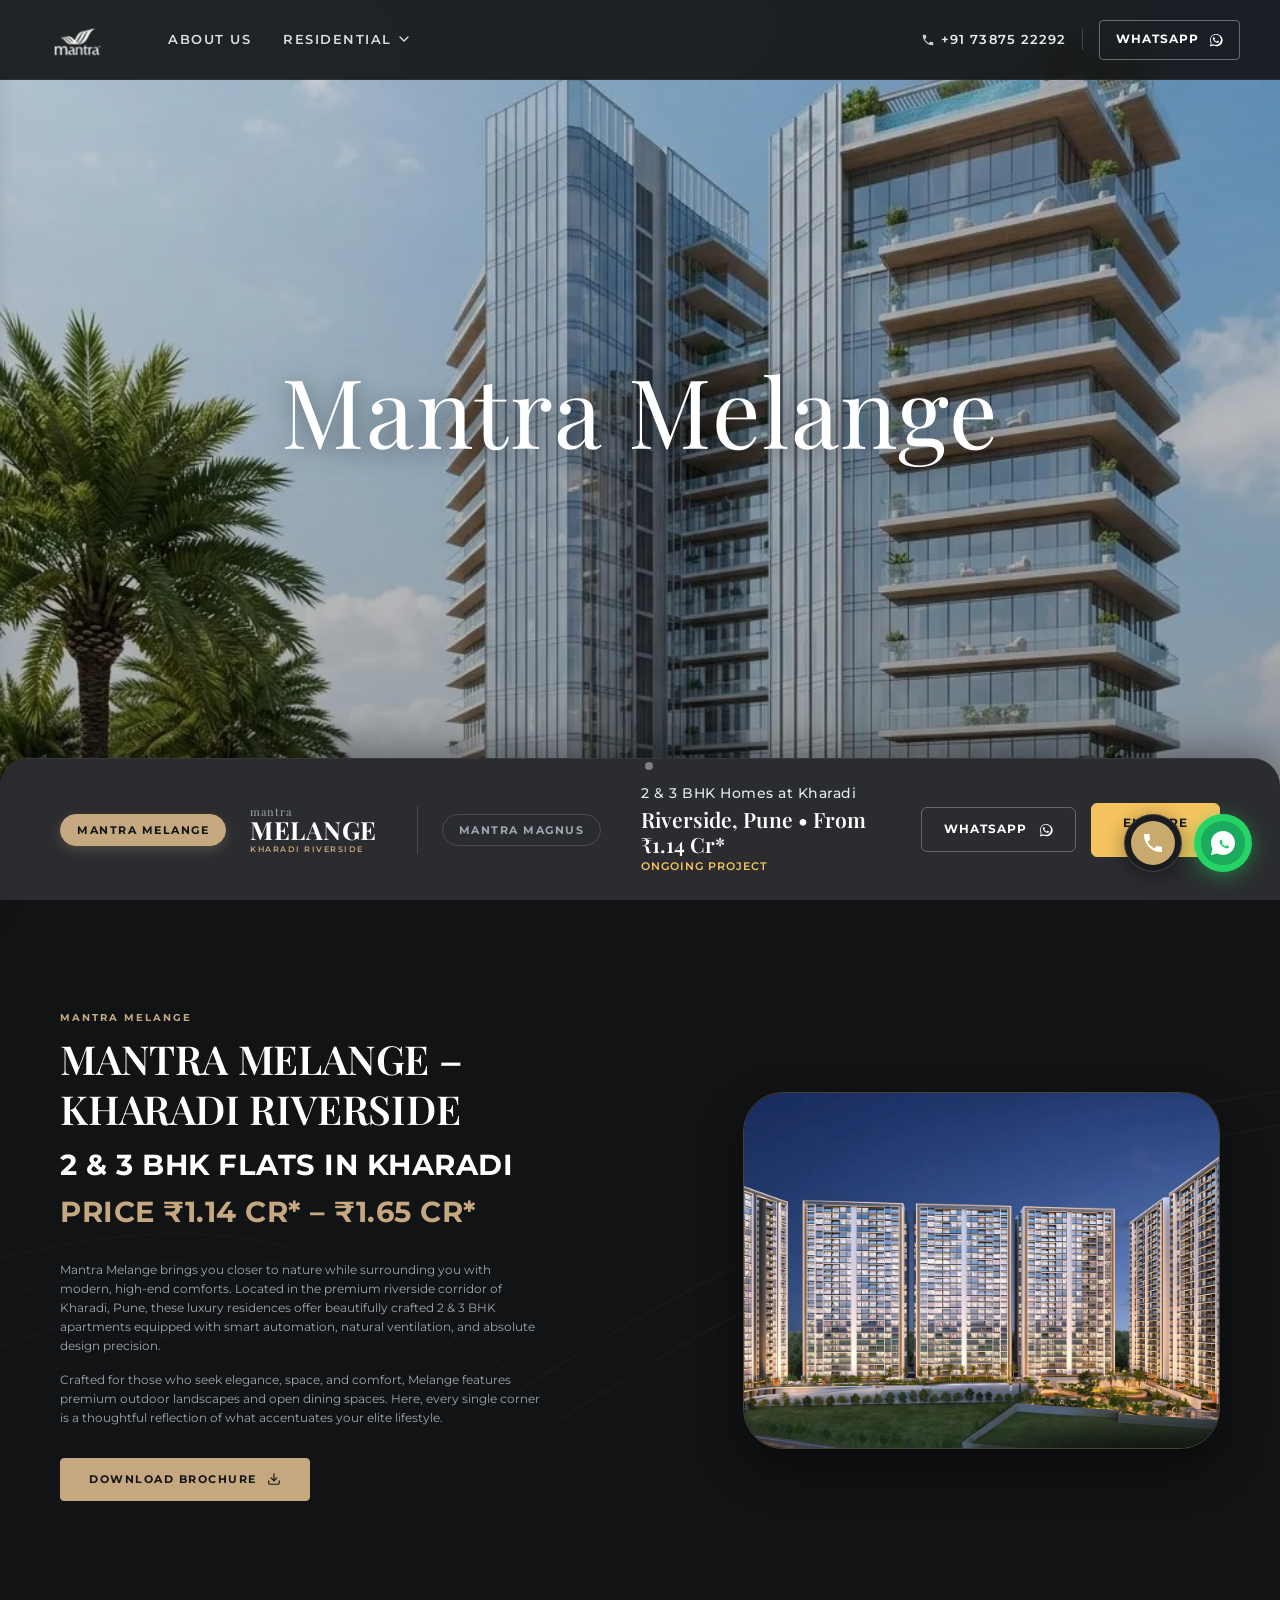
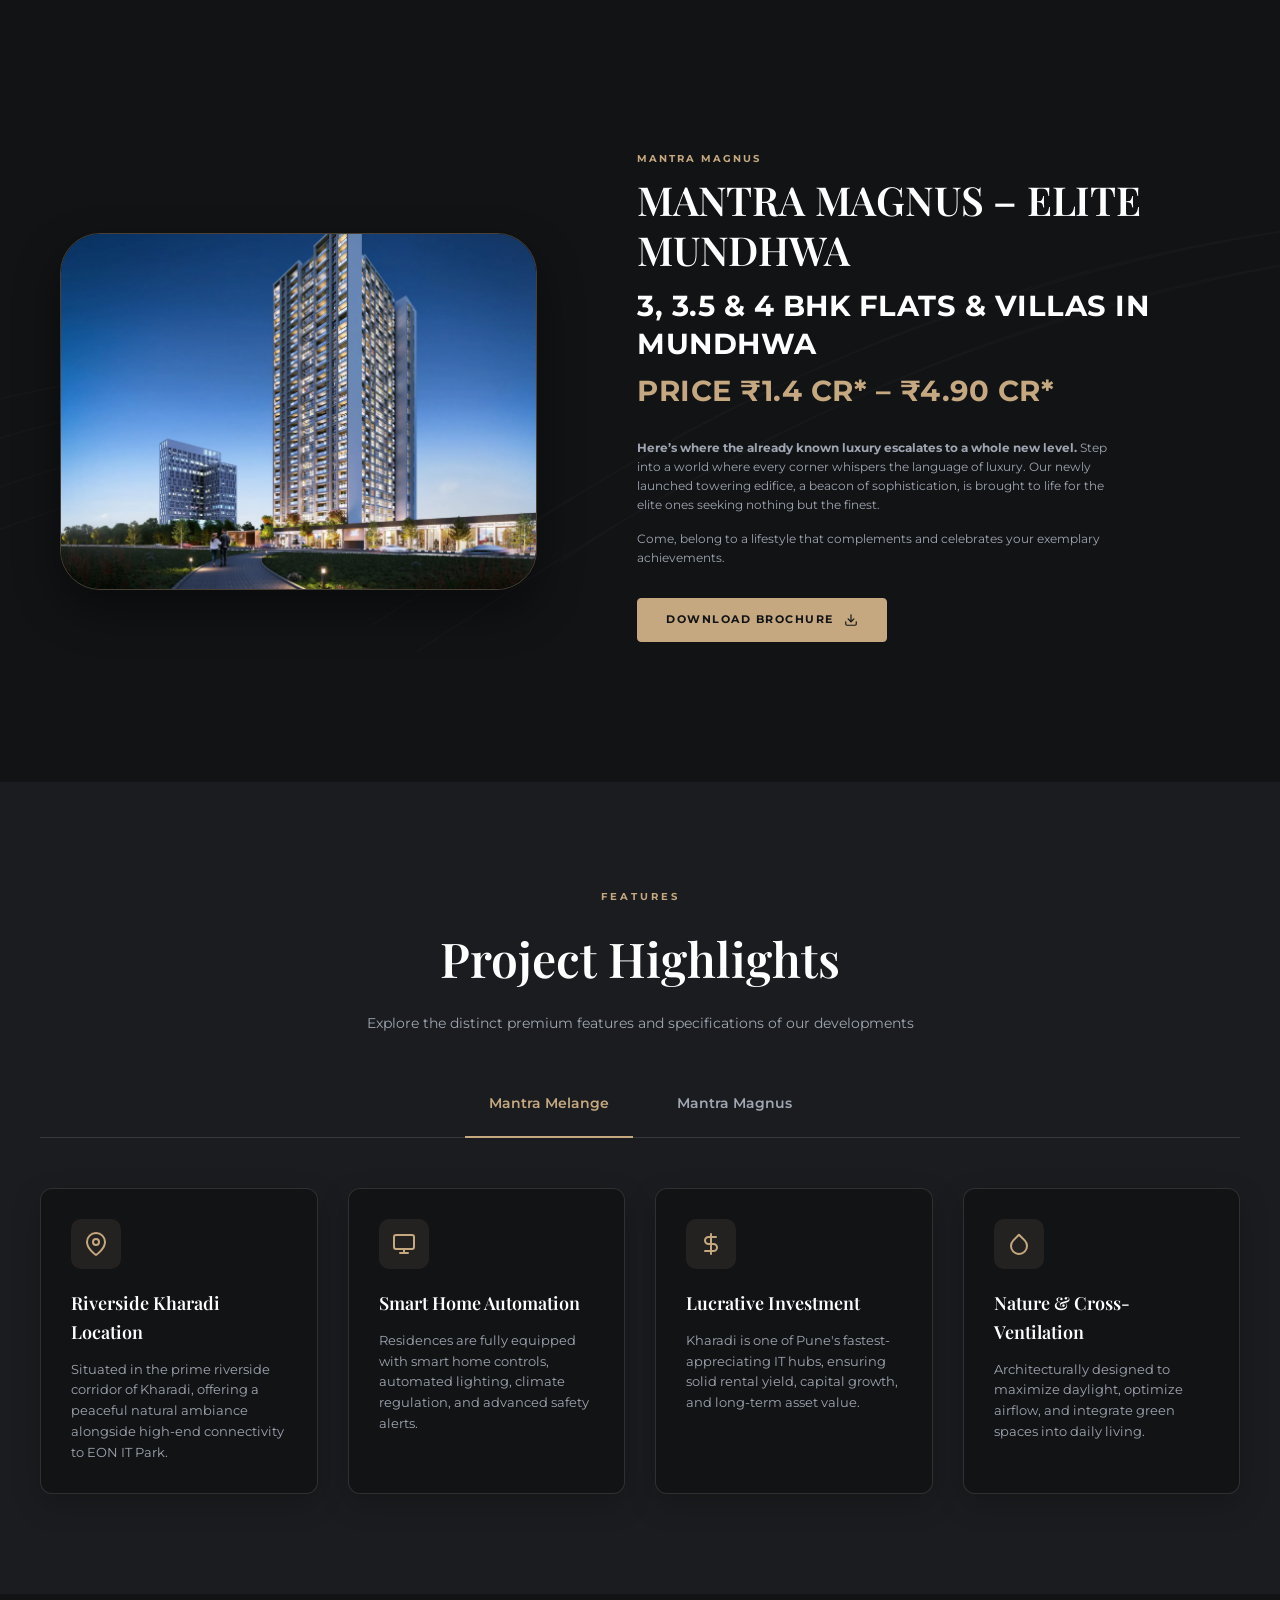
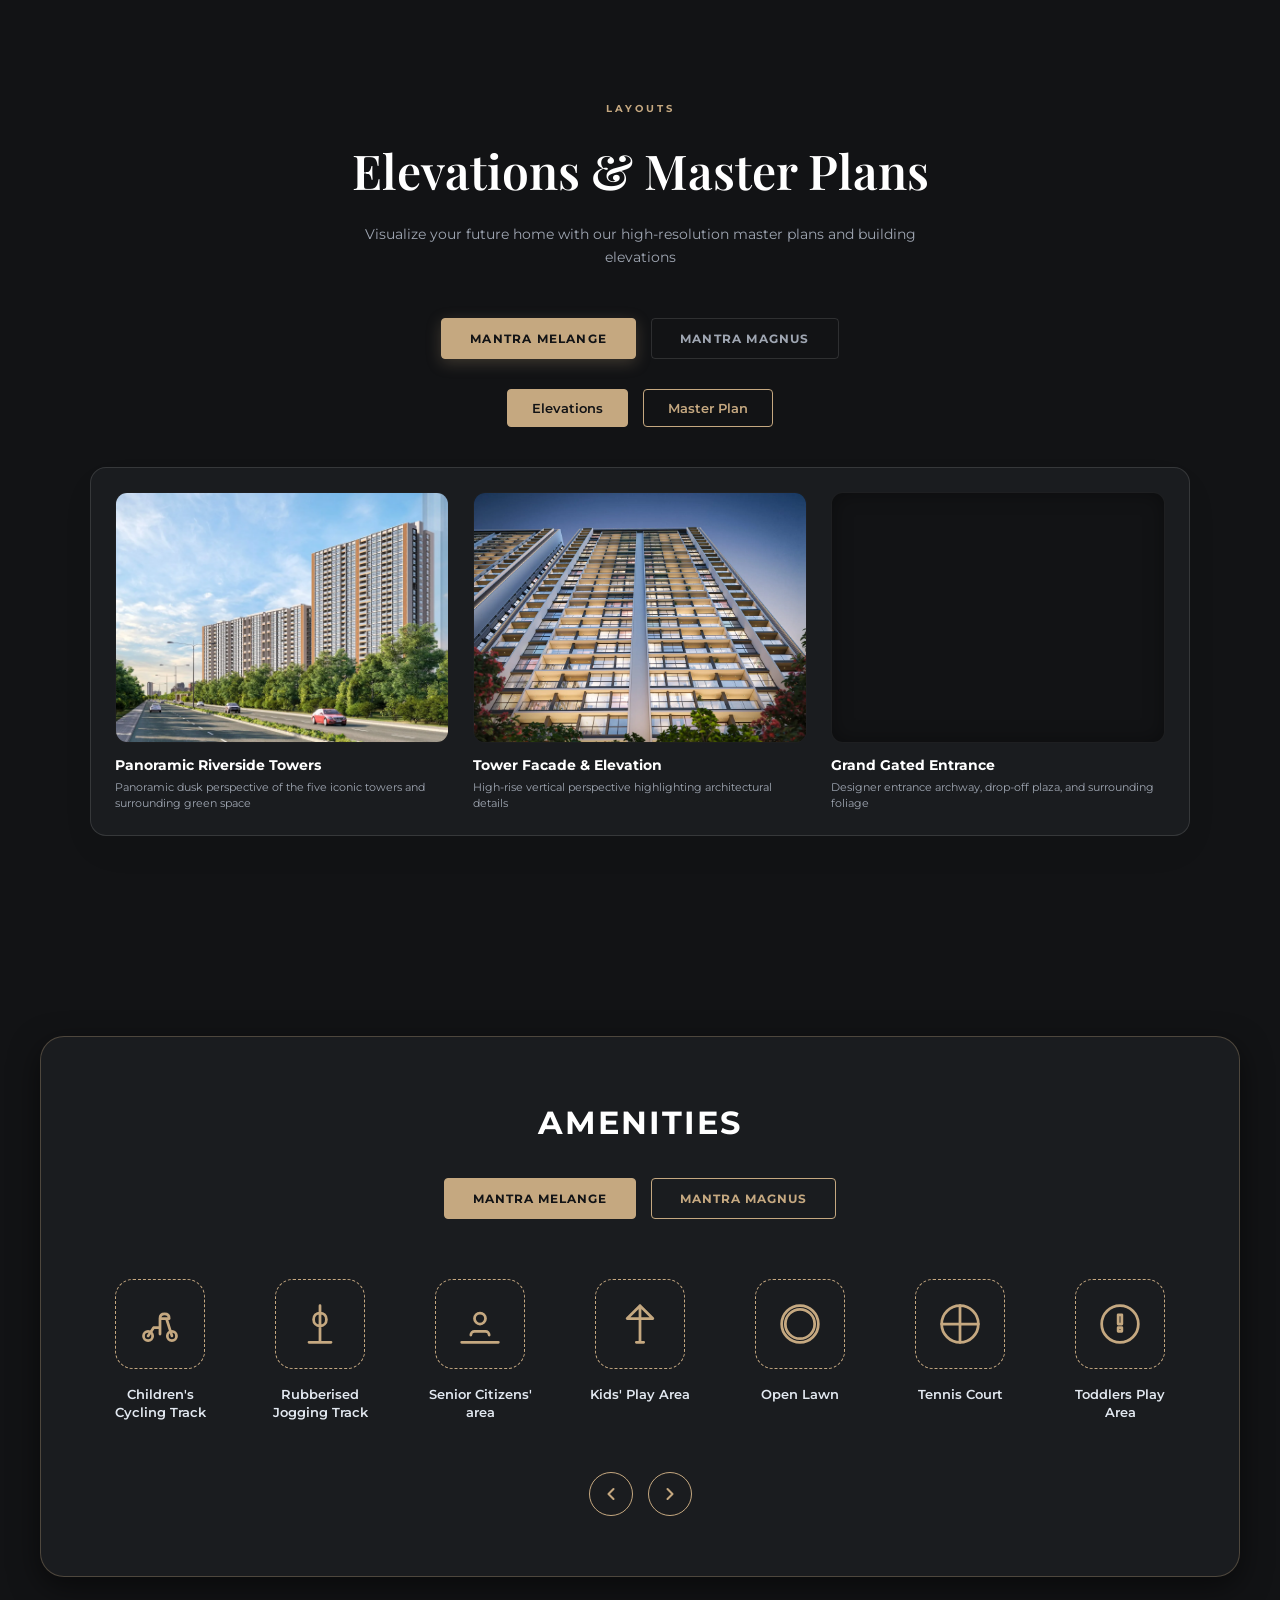
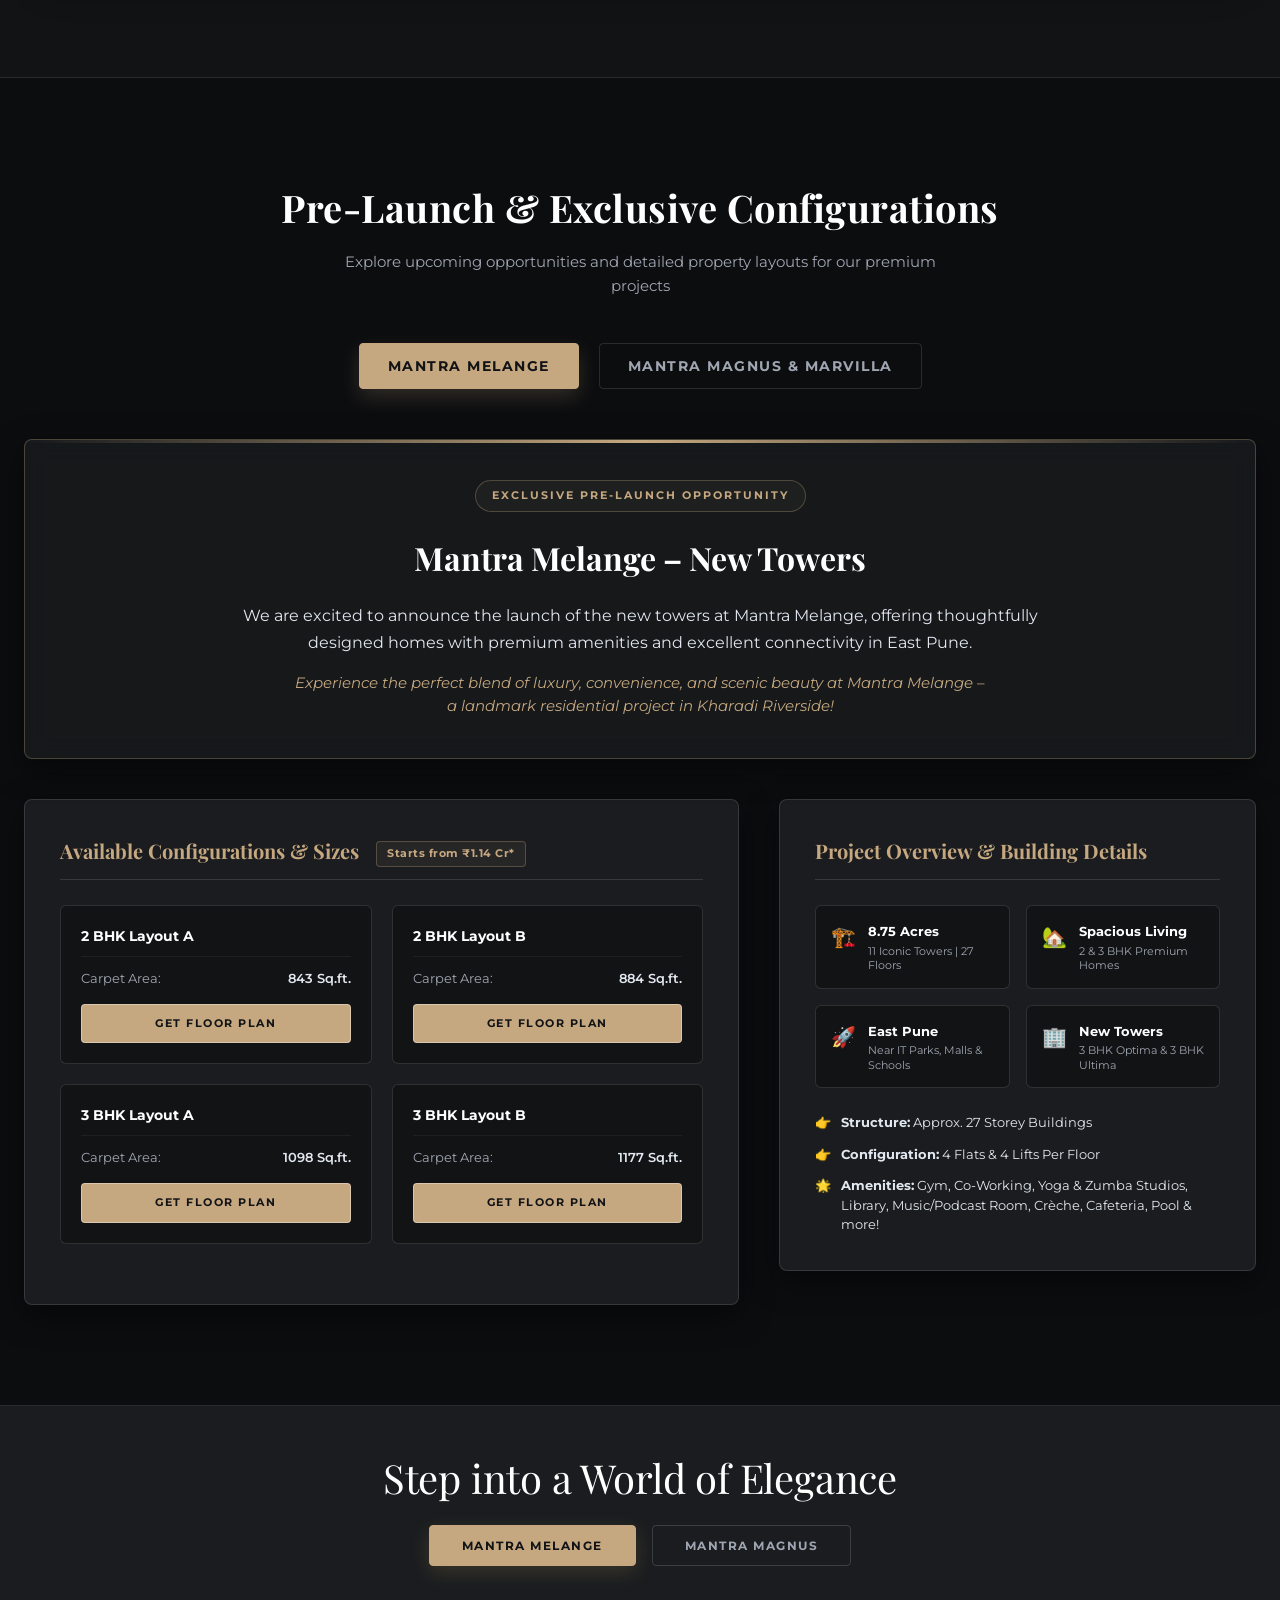
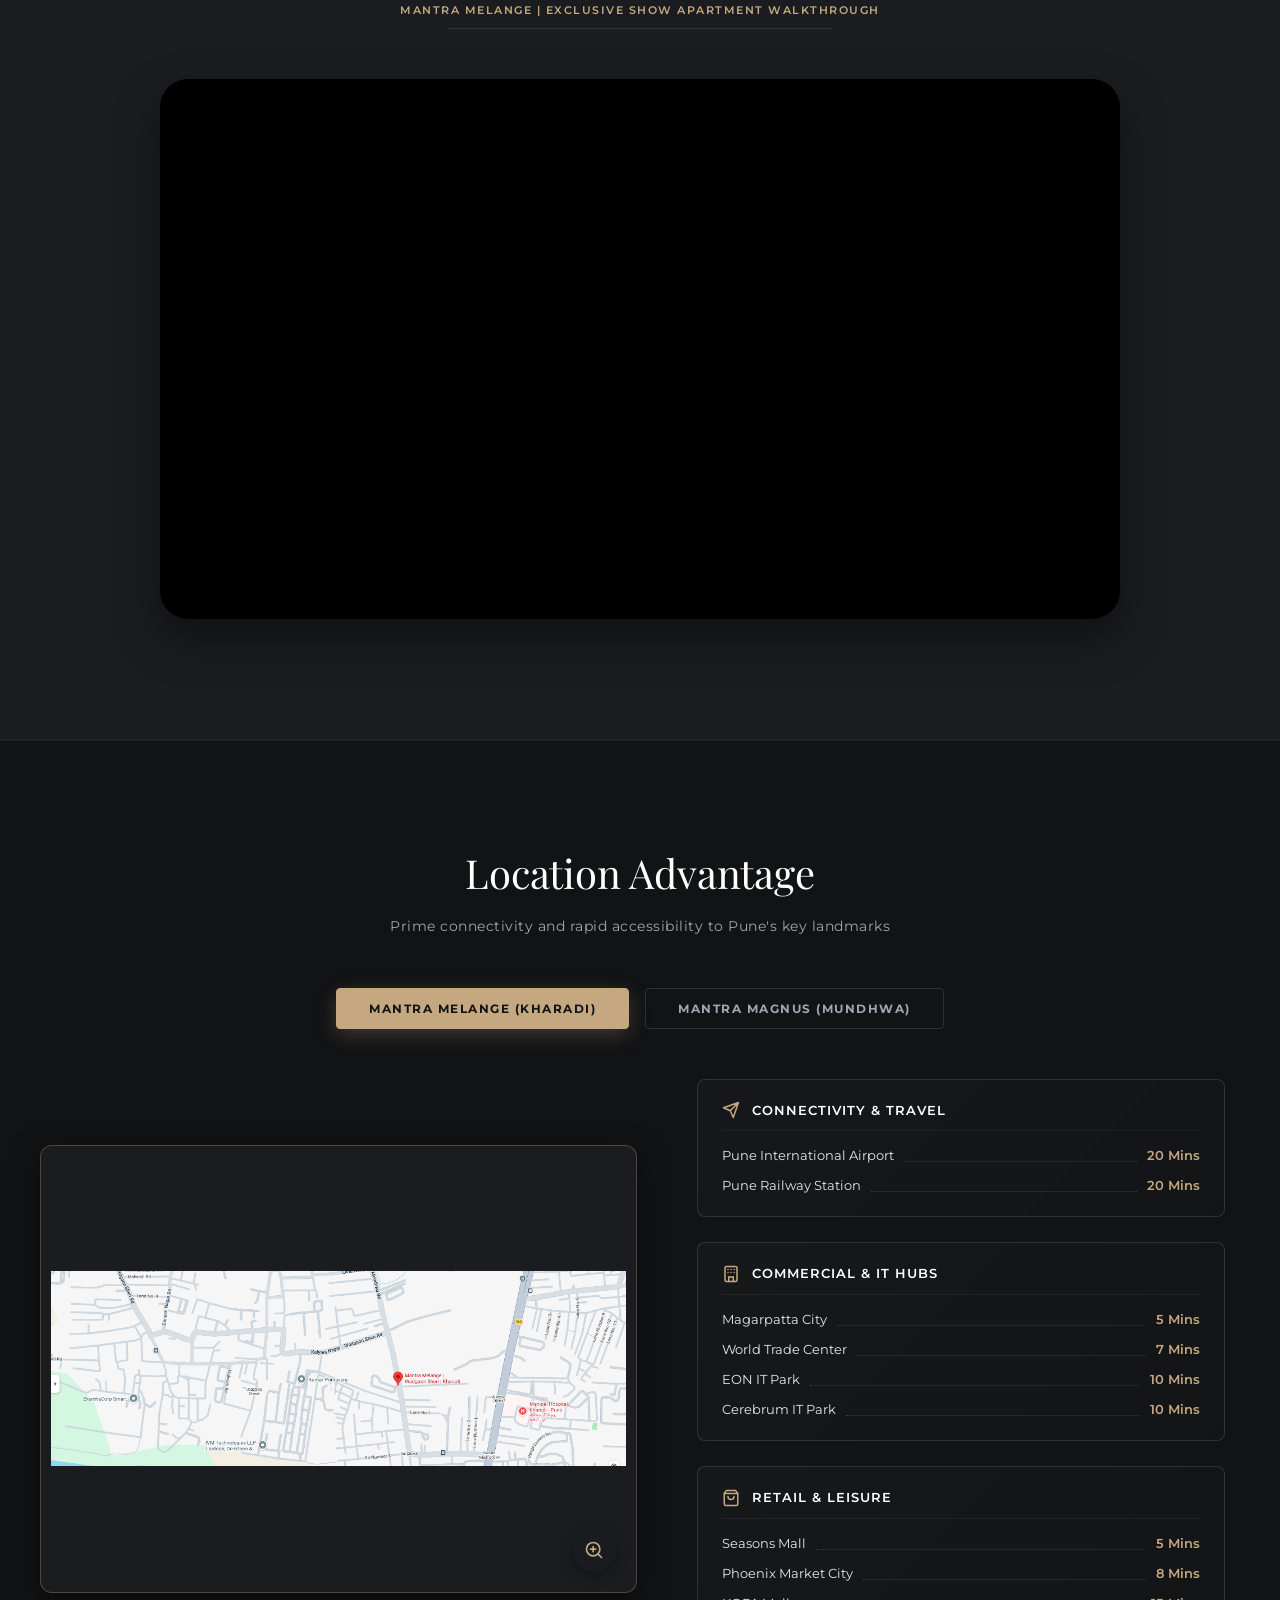
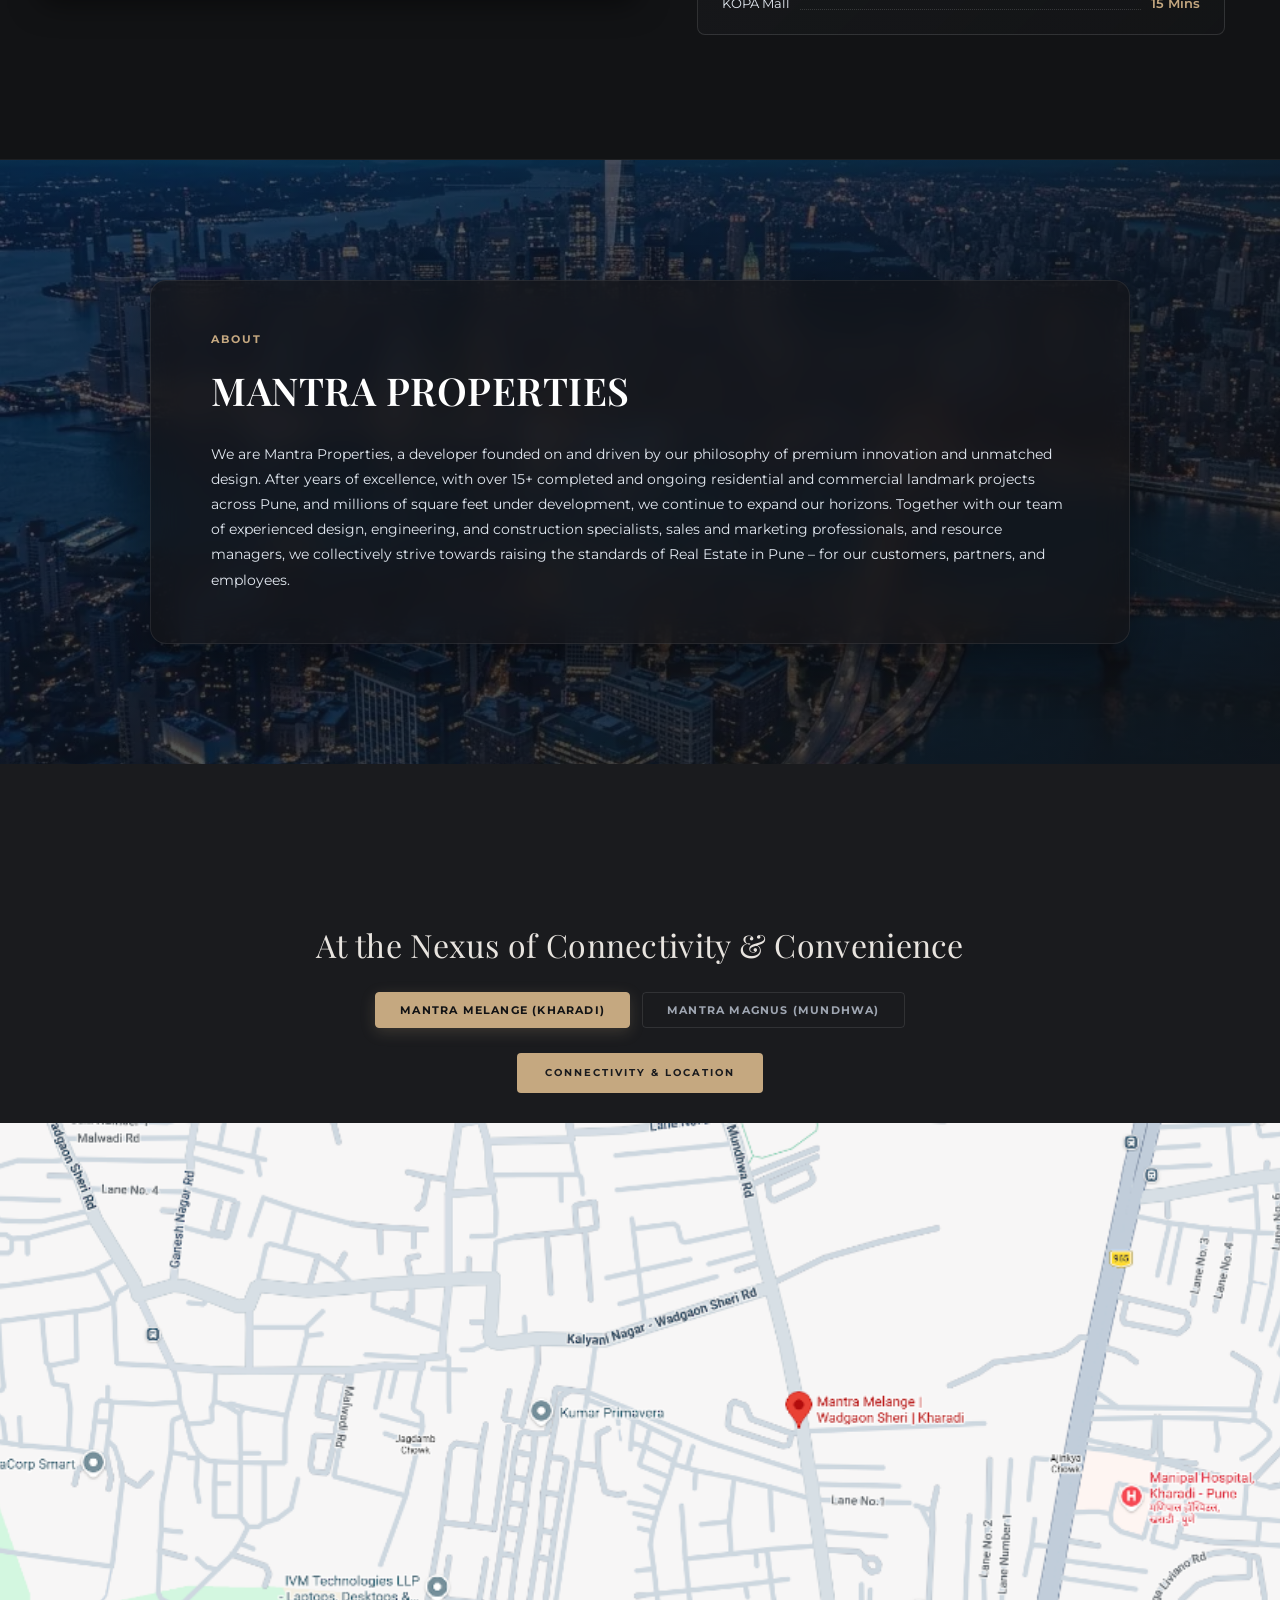
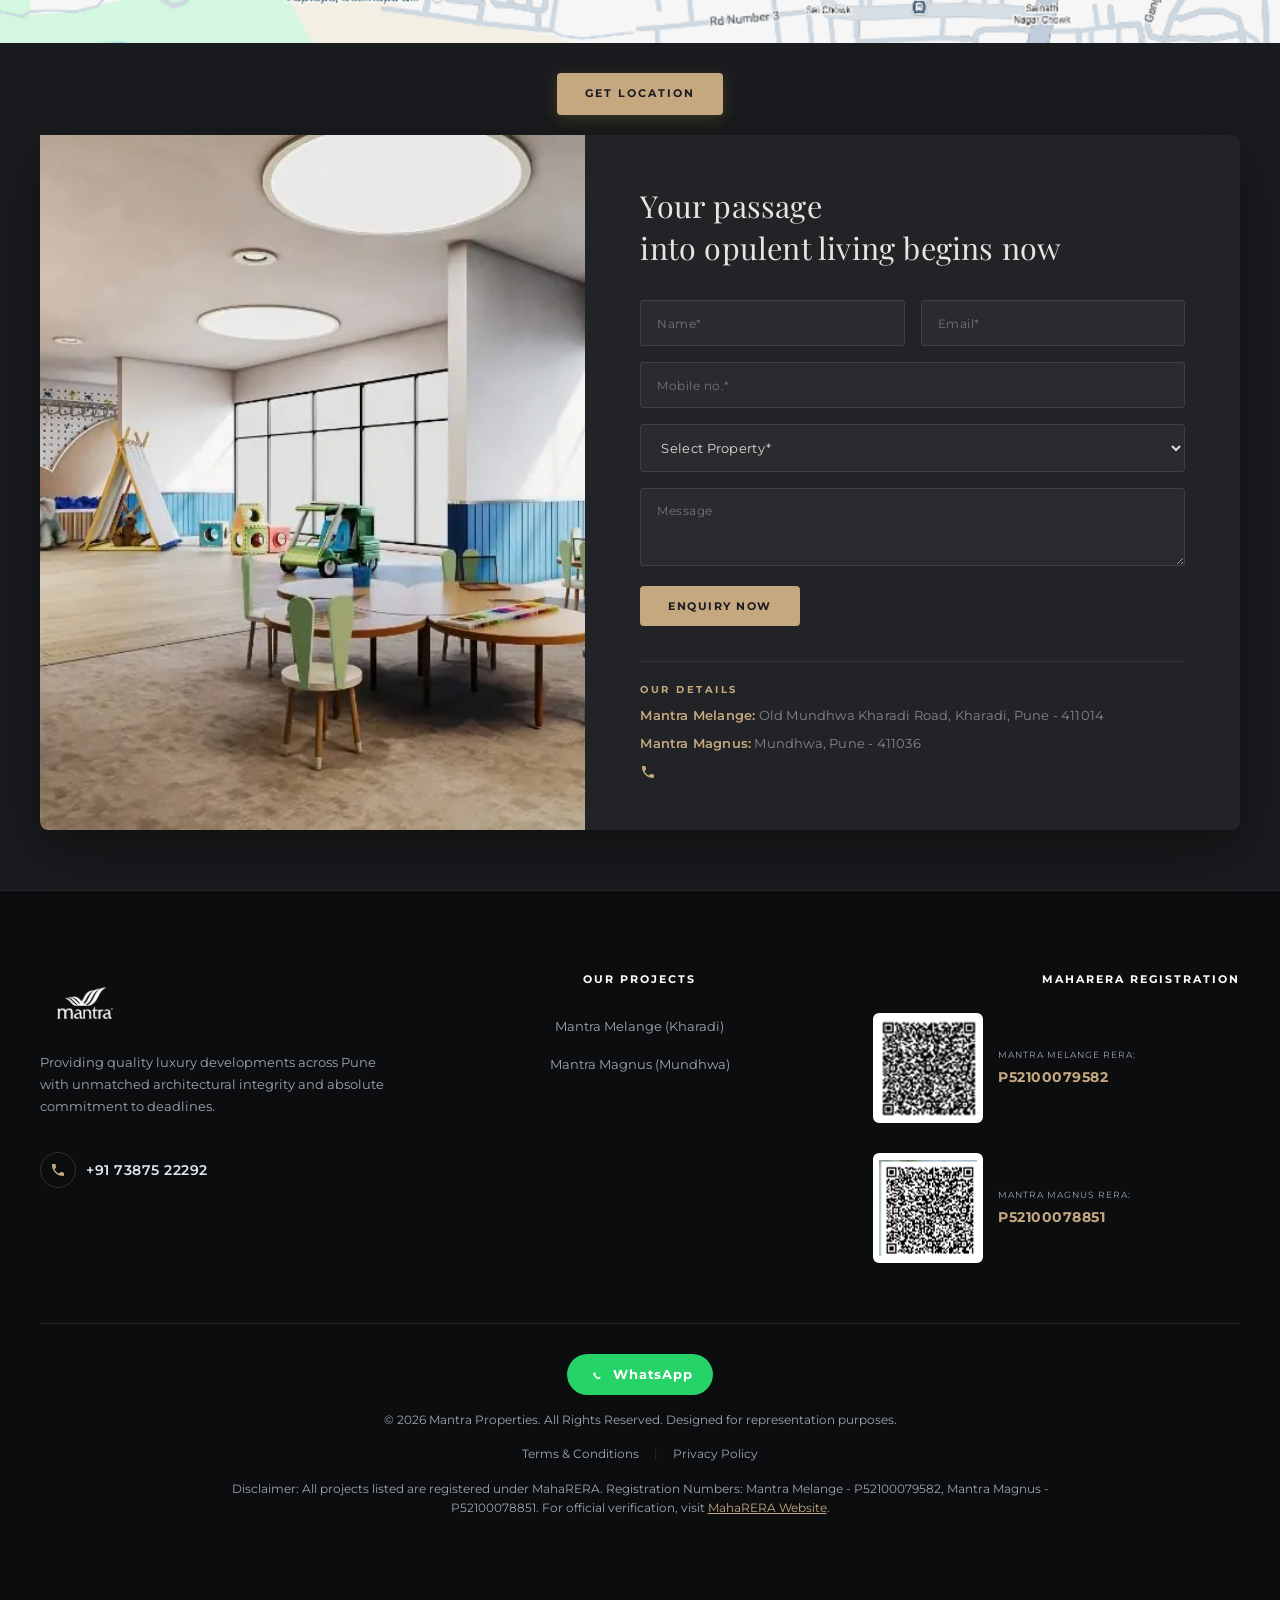
==== index.html @ ea18ad33 "Fix mobile view phone number visibility by syncing style.min.css and adding stylesheet cache buster" ====
<!DOCTYPE html>
<html lang="en">
<head>
  <!-- Google Tag Manager -->
  <script>(function(w,d,s,l,i){w[l]=w[l]||[];w[l].push({'gtm.start':
  new Date().getTime(),event:'gtm.js'});var f=d.getElementsByTagName(s)[0],
  j=d.createElement(s),dl=l!='dataLayer'?'&l='+l:'';j.async=true;j.src=
  'https://www.googletagmanager.com/gtm.js?id='+i+dl;f.parentNode.insertBefore(j,f);
  })(window,document,'script','dataLayer','GTM-M36Z3D9C');</script>
  <!-- End Google Tag Manager -->
  <meta charset="UTF-8">
  <meta name="viewport" content="width=device-width, initial-scale=1.0">
  <title>Mantra Properties | Luxury Real Estate & Premium Residences</title>
  <!-- Google Fonts: Playfair Display for headers, Montserrat for text & navigation -->
  <link rel="preconnect" href="https://fonts.googleapis.com">
  <link rel="preconnect" href="https://fonts.gstatic.com" crossorigin>
  <link rel="preload" as="style" href="https://fonts.googleapis.com/css2?family=Montserrat:wght@400;500;600;700&family=Playfair+Display:ital,wght@0,400;0,600;0,700;1,400&display=swap" onload="this.onload=null;this.rel='stylesheet'">
  <noscript><link rel="stylesheet" href="https://fonts.googleapis.com/css2?family=Montserrat:wght@400;500;600;700&family=Playfair+Display:ital,wght@0,400;0,600;0,700;1,400&display=swap"></noscript>
  <link rel="preload" as="image" href="assets/mantra_melange_mobile.webp" media="(max-width: 767px)" fetchpriority="high">
  <link rel="preload" as="image" href="assets/mantra_melange.webp" media="(min-width: 768px)" fetchpriority="high">
  <link rel="preload" as="image" href="assets/Aerial_Cam_mobile.webp" media="(max-width: 767px)">
  <link rel="preload" as="image" href="assets/Aerial_Cam.webp" media="(min-width: 768px)">
  
  <meta name="description" content="Explore Mantra Properties' premium residential projects in Pune: Mantra Melange (Kharadi) and Mantra Magnus (Mundhwa). Discover smart luxury homes with modern amenities.">
  <link rel="icon" type="image/png" href="assets/favicon.png">
  <link rel="shortcut icon" href="assets/favicon.png">
  <link rel="stylesheet" href="style.css?v=1.0.2">
</head>
<body>
  <!-- Google Tag Manager (noscript) -->
  <noscript><iframe src="https://www.googletagmanager.com/ns.html?id=GTM-M36Z3D9C"
  height="0" width="0" style="display:none;visibility:hidden"></iframe></noscript>
  <!-- End Google Tag Manager (noscript) -->

  <!-- Custom Responsive Navbar -->
  <header class="header">
    <div class="nav-container">
      
      <!-- Left side: Hamburger Toggle & Logo -->
      <div class="nav-left-group">
        <button class="menu-toggle" id="menuToggle" aria-label="Toggle Menu">
          <span class="bar bar-top"></span>
          <span class="bar bar-bottom"></span>
        </button>

        <a href="#" class="logo" aria-label="Mantra Properties Home">
          <img src="assets/logo.png" alt="Mantra Properties Logo" class="logo-image" />
        </a>
      </div>

      <!-- Navigation links (Desktop) -->
      <nav class="nav-menu" id="navMenu">
        <ul class="nav-list">
          <li class="nav-item">
            <a href="#about" class="nav-link">ABOUT US</a>
          </li>
          <li class="nav-item dropdown mega-dropdown">
            <a href="#projects" class="nav-link" id="residentialLink">
              RESIDENTIAL 
              <svg class="icon-chevron" viewBox="0 0 24 24" fill="none" stroke="currentColor" stroke-width="2" stroke-linecap="round" stroke-linejoin="round">
                <polyline points="6 9 12 15 18 9"></polyline>
              </svg>
            </a>
            <div class="mega-menu">
              <div class="mega-menu-container">
                <!-- Card 1 -->
                <a href="./" class="mega-card active-property" data-filter="residential" data-hero-index="0">
                  <div class="mega-card-img-wrapper">
                    <img src="assets/mantra_melange.webp" alt="Mantra Melange" loading="lazy" decoding="async" width="280" height="180">
                  </div>
                  <h4 class="mega-card-title">Mantra Melange</h4>
                  <p class="mega-card-subtitle">Kharadi <span>•</span> Ongoing Project</p>
                </a>

                <!-- Card 2 -->
                <a href="#" class="mega-card" data-filter="residential" data-hero-index="1">
                  <div class="mega-card-img-wrapper">
                    <img src="assets/mantra_magnus.webp" alt="Mantra Magnus" loading="lazy" decoding="async" width="280" height="180">
                  </div>
                  <h4 class="mega-card-title">Mantra Magnus</h4>
                  <p class="mega-card-subtitle">Mundhwa <span>•</span> Ongoing Project</p>
                </a>


              </div>
            </div>
          </li>

        </ul>
      </nav>

      <!-- Right-side Actions -->
      <div class="nav-actions">
        <!-- Phone Number -->
        <a href="tel:7387522292" class="nav-phone" aria-label="Call 7387522292">
          <svg viewBox="0 0 24 24" fill="currentColor" width="14" height="14"><path d="M6.6 10.8c1.4 2.8 3.8 5.1 6.6 6.6l2.2-2.2c.3-.3.7-.4 1-.2 1.1.4 2.3.6 3.6.6.6 0 1 .4 1 1V20c0 .6-.4 1-1 1C10.6 21 3 13.4 3 4c0-.6.4-1 1-1h3.5c.6 0 1 .4 1 1 0 1.3.2 2.5.6 3.6.1.3 0 .7-.2 1L6.6 10.8z"/></svg>
          <span>+91 73875 22292</span>
        </a>


        <!-- Phone Icon -->
        <a href="tel:7387522292" class="btn-phone" aria-label="Call 7387522292">
          <svg class="icon-call" viewBox="0 0 24 24" fill="currentColor">
            <path d="M6.6 10.8c1.4 2.8 3.8 5.1 6.6 6.6l2.2-2.2c.3-.3.7-.4 1-.2 1.1.4 2.3.6 3.6.6.6 0 1 .4 1 1V20c0 .6-.4 1-1 1C10.6 21 3 13.4 3 4c0-.6.4-1 1-1h3.5c.6 0 1 .4 1 1 0 1.3.2 2.5.6 3.6.1.3 0 .7-.2 1L6.6 10.8z"/>
          </svg>
        </a>

        <!-- Enquire Button -->
        <a href="https://api.whatsapp.com/send/?phone=917387522292&text=Hello%2C+I+am+interested+in+Mantra+Properties.+Please+share+more+details.&type=phone_number&app_absent=0" target="_blank" rel="noopener noreferrer" class="btn-enquire" id="btnNavEnquire" aria-label="Chat on WhatsApp" style="display: inline-flex; align-items: center; justify-content: center; height: 40px; text-decoration: none;">
          <span>WHATSAPP</span>
          <svg class="icon-whatsapp" viewBox="0 0 448 512" fill="currentColor">
            <path d="M380.9 97.1C339 55.1 283.2 32 223.9 32c-122.4 0-222 99.6-222 222 0 39.1 10.2 77.3 29.6 111L3 496l133.9-35.1c32.7 17.8 69.4 27.2 106.7 27.2h.1c122.3 0 224.1-99.6 224.1-222 0-59.3-25.2-115-67.1-157zm-157 341.6c-33.2 0-65.7-8.9-94-25.7l-6.7-4-79.8 20.9 21.3-77.8-4.4-7c-18.5-29.4-28.2-63.3-28.2-98.2 0-101.7 82.8-184.5 184.6-184.5 49.3 0 95.6 19.2 130.4 54.1 34.8 34.9 56.2 81.2 56.1 130.5 0 101.8-84.9 184.6-186.6 184.6zm101.2-138.2c-5.5-2.8-32.8-16.2-37.9-18-5.1-1.9-8.8-2.8-12.5 2.8-3.7 5.6-14.3 18-17.6 21.8-3.2 3.7-6.5 4.2-12 1.4-32.6-16.3-54-29.1-75.5-66-5.7-9.8 5.7-9.1 16.3-30.3 1.8-3.7.9-6.9-.5-9.7-1.4-2.8-12.5-30.1-17.1-41.2-4.5-10.8-9.1-9.3-12.5-9.5-3.2-.2-6.9-.2-10.6-.2-3.7 0-9.7 1.4-14.8 6.9-5.1 5.6-19.4 19-19.4 46.3 0 27.3 19.9 53.7 22.6 57.4 2.8 3.7 39.1 59.7 94.8 83.8 35.2 15.2 49 16.5 66.6 13.9 10.7-1.6 32.8-13.4 37.4-26.4 4.6-13 4.6-24.1 3.2-26.4-1.3-2.5-5-3.9-10.5-6.6z"/>
          </svg>
        </a>
      </div>
    </div>
  </header>

  <!-- Mobile Navigation Overlay (drawer style) -->
  <div class="mobile-drawer" id="mobileDrawer">
    <div class="drawer-header">
      <span class="drawer-title">MENU</span>
      <button class="drawer-close" id="drawerClose" aria-label="Close menu">&times;</button>
    </div>
    <ul class="drawer-list">
      <li><a href="#about" class="drawer-link">ABOUT US</a></li>
      <li class="drawer-dropdown-wrapper">
        <button class="drawer-dropdown-btn">
          RESIDENTIAL
          <svg class="icon-chevron" viewBox="0 0 24 24" fill="none" stroke="currentColor" stroke-width="2" stroke-linecap="round" stroke-linejoin="round">
            <polyline points="6 9 12 15 18 9"></polyline>
          </svg>
        </button>
        <div class="drawer-submenu">
          <a href="#" class="drawer-sublink" data-filter="residential" data-hero-index="0">Mantra Melange</a>
          <a href="#" class="drawer-sublink" data-filter="residential" data-hero-index="1">Mantra Magnus</a>
        </div>
      </li>


      <li><a href="https://api.whatsapp.com/send/?phone=917387522292&text=Hello%2C+I+am+interested+in+Mantra+Properties.+Please+share+more+details.&type=phone_number&app_absent=0" class="drawer-link" target="_blank" rel="noopener noreferrer">ENQUIRE NOW</a></li>
      <li style="margin-top: 10px; border-top: 1px solid var(--border-light); padding-top: 20px;">
        <a href="tel:7387522292" class="drawer-link" style="display: flex; align-items: center; justify-content: center; color: var(--accent-gold);" aria-label="Call 7387522292">
          <svg viewBox="0 0 24 24" fill="currentColor" width="20" height="20" style="flex-shrink: 0;"><path d="M6.6 10.8c1.4 2.8 3.8 5.1 6.6 6.6l2.2-2.2c.3-.3.7-.4 1-.2 1.1.4 2.3.6 3.6.6.6 0 1 .4 1 1V20c0 .6-.4 1-1 1C10.6 21 3 13.4 3 4c0-.6.4-1 1-1h3.5c.6 0 1 .4 1 1 0 1.3.2 2.5.6 3.6.1.3 0 .7-.2 1L6.6 10.8z"/></svg>
        </a>
      </li>
    </ul>
  </div>
  <div class="drawer-overlay" id="drawerOverlay"></div>

  <!-- Hero Section -->
  <section class="hero" id="hero">
    <div class="hero-bg hero-bg-melange active"
      data-title="Mantra Melange"
      data-brand-main="MELANGE"
      data-brand-sub="KHARADI RIVERSIDE"
      data-details-top="2 &amp; 3 BHK Homes at Kharadi"
      data-details-title="Riverside, Pune • From ₹1.14 Cr*"
      data-details-status="Ongoing Project"
      data-enquire="https://api.whatsapp.com/send/?phone=917387522292&text=Hello%2C+I+am+interested+in+Mantra+Properties.+Please+share+more+details.&type=phone_number&app_absent=0"
      data-scroll="#enquire"
      data-whatsapp="https://api.whatsapp.com/send/?phone=917387522292&text=Hello%2C+I+am+interested+in+Mantra+Properties.+Please+share+more+details.&type=phone_number&app_absent=0">
    </div>
    <div class="hero-bg hero-bg-aerial"
      data-title="Mantra Magnus"
      data-brand-main="MAGNUS"
      data-brand-sub="ELITE MUNDHWA"
      data-details-top="3 BHK, 3.5 BHK, 4 BHK &amp; Villa at Mundhwa"
      data-details-title="Premium, Pune • From ₹1.4 Cr*"
      data-details-status="Ongoing Project"
      data-enquire="https://api.whatsapp.com/send/?phone=917387522292&text=Hello%2C+I+am+interested+in+Mantra+Properties.+Please+share+more+details.&type=phone_number&app_absent=0"
      data-scroll="#enquire"
      data-whatsapp="https://api.whatsapp.com/send/?phone=917387522292&text=Hello%2C+I+am+interested+in+Mantra+Properties.+Please+share+more+details.&type=phone_number&app_absent=0">
    </div>


    <div class="hero-center-content">
      <h1 class="hero-main-title" id="heroTitle">Mantra Melange</h1>
    </div>

    <!-- Floating Project Info Panel at the Bottom -->
    <div class="hero-info-panel">
      <div class="panel-container">

        <!-- Left Side -->
        <div class="panel-left">
          <div class="brand-tabs-wrapper">
            <button class="hero-tab-btn active" data-index="0" aria-label="Mantra Melange"><span class="hide-mobile">Mantra </span>Melange</button>
            <div class="project-brand">
              <span class="brand-small">mantra</span>
              <h2 class="brand-main" id="heroBrandMain">MELANGE</h2>
              <span class="brand-sub" id="heroBrandSub">KHARADI RIVERSIDE</span>
            </div>
            <button class="hero-tab-btn" data-index="1" aria-label="Mantra Magnus"><span class="hide-mobile">Mantra </span>Magnus</button>
          </div>
          <div class="project-details">
            <p class="details-top" id="heroDetailsTop">2 &amp; 3 BHK Homes at Kharadi</p>
            <h3 class="details-title" id="heroDetailsTitle">Riverside, Pune • From ₹1.14 Cr*</h3>
            <p class="details-status" id="heroDetailsStatus">Ongoing Project</p>
          </div>
        </div>

        <!-- Right Side: CTA Buttons -->
        <div class="panel-right">

          <a href="https://api.whatsapp.com/send/?phone=917387522292&text=Hello%2C+I+am+interested+in+Mantra+Properties.+Please+share+more+details.&type=phone_number&app_absent=0" target="_blank" rel="noopener noreferrer" class="btn-panel btn-outline-white" id="heroWhatsappBtn">
            <span>WHATSAPP</span>
            <svg class="panel-icon" viewBox="0 0 448 512" fill="currentColor">
              <path d="M380.9 97.1C339 55.1 283.2 32 223.9 32c-122.4 0-222 99.6-222 222 0 39.1 10.2 77.3 29.6 111L3 496l133.9-35.1c32.7 17.8 69.4 27.2 106.7 27.2h.1c122.3 0 224.1-99.6 224.1-222 0-59.3-25.2-115-67.1-157zm-157 341.6c-33.2 0-65.7-8.9-94-25.7l-6.7-4-79.8 20.9 21.3-77.8-4.4-7c-18.5-29.4-28.2-63.3-28.2-98.2 0-101.7 82.8-184.5 184.6-184.5 49.3 0 95.6 19.2 130.4 54.1 34.8 34.9 56.2 81.2 56.1 130.5 0 101.8-84.9 184.6-186.6 184.6zm101.2-138.2c-5.5-2.8-32.8-16.2-37.9-18-5.1-1.9-8.8-2.8-12.5 2.8-3.7 5.6-14.3 18-17.6 21.8-3.2 3.7-6.5 4.2-12 1.4-32.6-16.3-54-29.1-75.5-66-5.7-9.8 5.7-9.1 16.3-30.3 1.8-3.7.9-6.9-.5-9.7-1.4-2.8-12.5-30.1-17.1-41.2-4.5-10.8-9.1-9.3-12.5-9.5-3.2-.2-6.9-.2-10.6-.2-3.7 0-9.7 1.4-14.8 6.9-5.1 5.6-19.4 19-19.4 46.3 0 27.3 19.9 53.7 22.6 57.4 2.8 3.7 39.1 59.7 94.8 83.8 35.2 15.2 49 16.5 66.6 13.9 10.7-1.6 32.8-13.4 37.4-26.4 4.6-13 4.6-24.1 3.2-26.4-1.3-2.5-5-3.9-10.5-6.6z"/>
            </svg>
          </a>
          <button class="btn-panel btn-solid-gold" id="heroEnquireBtn">
            <span>ENQUIRE NOW</span>
          </button>
        </div>

      </div>
    </div>

    <!-- Slide dots -->
    <div class="hero-dots" id="heroDots">
      <span class="hero-dot active" data-index="0" role="button" aria-label="Go to slide 1"></span>
      <span class="hero-dot" data-index="1" role="button" aria-label="Go to slide 2"></span>
    </div>


  </section>



  <!-- About Us Section -->
  <!-- About Us / Melange Lifestyle Section -->
  <section id="about" class="about">
    <!-- Full-Width Background Watermark Lines crossing behind the image -->
    <div class="about-watermark" aria-hidden="true">
      <svg viewBox="0 0 1440 600" fill="none" xmlns="http://www.w3.org/2000/svg">
        <!-- Swooshes on the left -->
        <path d="M-100 420 C180 320, 320 280, 520 380 C380 260, 220 220, -50 300" stroke="rgba(0,0,0,0.035)" stroke-width="1.5"/>
        <path d="M-50 450 C230 350, 370 310, 570 410 C430 290, 270 250, 0 330" stroke="rgba(0,0,0,0.02)" stroke-width="1.5"/>
        
        <!-- Large Swooshes crossing behind the image -->
        <path d="M420 540 C720 340, 1050 140, 1500 90 C1250 120, 900 220, 580 440" stroke="rgba(0,0,0,0.035)" stroke-width="1.5"/>
        <path d="M470 570 C770 370, 1100 170, 1550 120 C1300 150, 950 250, 630 470" stroke="rgba(0,0,0,0.02)" stroke-width="1.5"/>
      </svg>
    </div>

    <div class="about-container">
      <div class="about-grid">
        <div class="about-info">
          <span class="section-tag-dark">MANTRA MELANGE</span>
          <h2 class="section-title-dark">MANTRA MELANGE – KHARADI RIVERSIDE</h2>
          <h3 class="section-subtitle-spec">2 &amp; 3 BHK FLATS IN KHARADI</h3>
          <h4 class="section-price-spec">PRICE ₹1.14 CR* – ₹1.65 CR*</h4>
          
          <p class="about-text-dark">Mantra Melange brings you closer to nature while surrounding you with modern, high-end comforts. Located in the premium riverside corridor of Kharadi, Pune, these luxury residences offer beautifully crafted 2 & 3 BHK apartments equipped with smart automation, natural ventilation, and absolute design precision.</p>
          <p class="about-text-dark">Crafted for those who seek elegance, space, and comfort, Melange features premium outdoor landscapes and open dining spaces. Here, every single corner is a thoughtful reflection of what accentuates your elite lifestyle.</p>
          
          <!-- Download Brochure Action -->
          <div class="about-actions">
            <a href="https://api.whatsapp.com/send/?phone=917387522292&text=Hello%2C+I+am+interested+in+Mantra+Properties.+Please+share+more+details.&type=phone_number&app_absent=0" target="_blank" rel="noopener noreferrer" class="btn-about-action btn-gold">
              <span>DOWNLOAD BROCHURE</span>
              <svg class="icon-download" viewBox="0 0 24 24" fill="none" stroke="currentColor" stroke-width="2" stroke-linecap="round" stroke-linejoin="round">
                <path d="M21 15v4a2 2 0 0 1-2 2H5a2 2 0 0 1-2-2v-4"></path>
                <polyline points="7 10 12 15 17 10"></polyline>
                <line x1="12" y1="15" x2="12" y2="3"></line>
              </svg>
            </a>
          </div>
        </div>

        <div class="about-visuals">
          <div class="lifestyle-img-wrapper">
            <img src="assets/1965-Qubit-Mantra-Kharadi_Cam_025_01.webp" srcset="assets/1965-Qubit-Mantra-Kharadi_Cam_025_01_mobile.webp 500w, assets/1965-Qubit-Mantra-Kharadi_Cam_025_01.webp 1200w" sizes="(max-width: 768px) 100vw, 580px" alt="Mantra Melange Outdoor Seating and Facade" class="lifestyle-img" loading="lazy" decoding="async" width="580" height="400">
          </div>
        </div>
      </div>
    </div>

  </section>

  <!-- Mantra Magnus About Section -->
  <section id="magnus-about" class="about magnus-about">
    <!-- Full-Width Background Watermark Lines crossing behind the image -->
    <div class="about-watermark" aria-hidden="true">
      <svg viewBox="0 0 1440 600" fill="none" xmlns="http://www.w3.org/2000/svg">
        <!-- Swooshes on the left -->
        <path d="M-100 420 C180 320, 320 280, 520 380 C380 260, 220 220, -50 300" stroke="rgba(0,0,0,0.035)" stroke-width="1.5"/>
        <path d="M-50 450 C230 350, 370 310, 570 410 C430 290, 270 250, 0 330" stroke="rgba(0,0,0,0.02)" stroke-width="1.5"/>
        
        <!-- Large Swooshes crossing behind the image -->
        <path d="M420 540 C720 340, 1050 140, 1500 90 C1250 120, 900 220, 580 440" stroke="rgba(0,0,0,0.035)" stroke-width="1.5"/>
        <path d="M470 570 C770 370, 1100 170, 1550 120 C1300 150, 950 250, 630 470" stroke="rgba(0,0,0,0.02)" stroke-width="1.5"/>
      </svg>
    </div>

    <div class="about-container">
      <div class="about-grid">
        <!-- Image on Left -->
        <div class="about-visuals">
          <div class="lifestyle-img-wrapper">
            <img src="assets/Pathway_Cam.webp" srcset="assets/Pathway_Cam_mobile.webp 500w, assets/Pathway_Cam.webp 1200w" sizes="(max-width: 768px) 100vw, 580px" alt="Mantra Magnus Exterior" class="lifestyle-img" loading="lazy" decoding="async" width="580" height="520">
          </div>
        </div>

        <!-- Content on Right -->
        <div class="about-info">
          <span class="section-tag-dark">MANTRA MAGNUS</span>
          <h2 class="section-title-dark">MANTRA MAGNUS – ELITE MUNDHWA</h2>
          <h3 class="section-subtitle-spec">3, 3.5 &amp; 4 BHK FLATS &amp; VILLAS IN MUNDHWA</h3>
          <h4 class="section-price-spec">PRICE ₹1.4 CR* – ₹4.90 CR*</h4>
          
          <p class="about-text-dark"><strong>Here’s where the already known luxury escalates to a whole new level.</strong> Step into a world where every corner whispers the language of luxury. Our newly launched towering edifice, a beacon of sophistication, is brought to life for the elite ones seeking nothing but the finest.</p>
          <p class="about-text-dark">Come, belong to a lifestyle that complements and celebrates your exemplary achievements.</p>
          
          <!-- Download Brochure Action -->
          <div class="about-actions">
            <a href="https://api.whatsapp.com/send/?phone=917387522292&text=Hello%2C+I+am+interested+in+Mantra+Properties.+Please+share+more+details.&type=phone_number&app_absent=0" target="_blank" rel="noopener noreferrer" class="btn-about-action btn-gold">
              <span>DOWNLOAD BROCHURE</span>
              <svg class="icon-download" viewBox="0 0 24 24" fill="none" stroke="currentColor" stroke-width="2" stroke-linecap="round" stroke-linejoin="round">
                <path d="M21 15v4a2 2 0 0 1-2 2H5a2 2 0 0 1-2-2v-4"></path>
                <polyline points="7 10 12 15 17 10"></polyline>
                <line x1="12" y1="15" x2="12" y2="3"></line>
              </svg>
            </a>
          </div>
        </div>
        </div>
      </div>
    </div>

  </section>

  <!-- Project Highlights Section -->
  <section id="project-highlights" class="highlights-section">
    <div class="highlights-container">
      <div class="highlights-header">
        <span class="highlights-tag">FEATURES</span>
        <h2 class="highlights-title">Project Highlights</h2>
        <p class="highlights-subtitle">Explore the distinct premium features and specifications of our developments</p>
      </div>

      <!-- Tab Buttons -->
      <div class="highlights-tabs">
        <button class="highlight-tab-btn active" data-target="highlight-melange">Mantra Melange</button>
        <button class="highlight-tab-btn" data-target="highlight-magnus">Mantra Magnus</button>
      </div>

      <!-- Tab Content wrapper -->
      <div class="highlights-content-wrapper">
        
        <!-- Tab 1 Content: Mantra Melange -->
        <div class="highlight-pane active" id="highlight-melange">
          <div class="highlight-grid">
            <div class="highlight-card">
              <div class="highlight-card-icon">
                <svg viewBox="0 0 24 24" fill="none" stroke="currentColor" stroke-width="2" stroke-linecap="round" stroke-linejoin="round">
                  <path d="M21 10c0 7-9 13-9 13s-9-6-9-13a9 9 0 0 1 18 0z"></path><circle cx="12" cy="10" r="3"></circle>
                </svg>
              </div>
              <h3 class="highlight-card-title">Riverside Kharadi Location</h3>
              <p class="highlight-card-text">Situated in the prime riverside corridor of Kharadi, offering a peaceful natural ambiance alongside high-end connectivity to EON IT Park.</p>
            </div>
            
            <div class="highlight-card">
              <div class="highlight-card-icon">
                <svg viewBox="0 0 24 24" fill="none" stroke="currentColor" stroke-width="2" stroke-linecap="round" stroke-linejoin="round">
                  <rect x="2" y="3" width="20" height="14" rx="2" ry="2"></rect><line x1="8" y1="21" x2="16" y2="21"></line><line x1="12" y1="17" x2="12" y2="21"></line>
                </svg>
              </div>
              <h3 class="highlight-card-title">Smart Home Automation</h3>
              <p class="highlight-card-text">Residences are fully equipped with smart home controls, automated lighting, climate regulation, and advanced safety alerts.</p>
            </div>

            <div class="highlight-card">
              <div class="highlight-card-icon">
                <svg viewBox="0 0 24 24" fill="none" stroke="currentColor" stroke-width="2" stroke-linecap="round" stroke-linejoin="round">
                  <path d="M12 2v20M17 5H9.5a3.5 3.5 0 0 0 0 7h5a3.5 3.5 0 0 1 0 7H6"></path>
                </svg>
              </div>
              <h3 class="highlight-card-title">Lucrative Investment</h3>
              <p class="highlight-card-text">Kharadi is one of Pune's fastest-appreciating IT hubs, ensuring solid rental yield, capital growth, and long-term asset value.</p>
            </div>

            <div class="highlight-card">
              <div class="highlight-card-icon">
                <svg viewBox="0 0 24 24" fill="none" stroke="currentColor" stroke-width="2" stroke-linecap="round" stroke-linejoin="round">
                  <path d="M12 2.69l5.66 5.66a8 8 0 1 1-11.31 0z"></path>
                </svg>
              </div>
              <h3 class="highlight-card-title">Nature & Cross-Ventilation</h3>
              <p class="highlight-card-text">Architecturally designed to maximize daylight, optimize airflow, and integrate green spaces into daily living.</p>
            </div>
          </div>
        </div>

        <!-- Tab 2 Content: Mantra Magnus -->
        <div class="highlight-pane" id="highlight-magnus">
          <div class="highlight-grid">
            
            <!-- Card 1: Prime Mundhwa Location -->
            <div class="highlight-card">
              <div class="highlight-card-icon">
                <svg viewBox="0 0 24 24" fill="none" stroke="currentColor" stroke-width="2" stroke-linecap="round" stroke-linejoin="round">
                  <path d="M21 10c0 7-9 13-9 13s-9-6-9-13a9 9 0 0 1 18 0z"></path><circle cx="12" cy="10" r="3"></circle>
                </svg>
              </div>
              <h3 class="highlight-card-title">Prime Mundhwa Location</h3>
              <p class="highlight-card-text">Situated at the junction of Mundhwa and Koregaon Park, offering seamless access to Pune's premium restaurants, shopping hotspots, and social destinations.</p>
            </div>
            
            <!-- Card 2: Premium Residences -->
            <div class="highlight-card">
              <div class="highlight-card-icon">
                <svg viewBox="0 0 24 24" fill="none" stroke="currentColor" stroke-width="2" stroke-linecap="round" stroke-linejoin="round">
                  <rect x="3" y="3" width="18" height="18" rx="2" ry="2"></rect>
                  <line x1="9" y1="3" x2="9" y2="21"></line>
                  <line x1="15" y1="3" x2="15" y2="21"></line>
                  <line x1="3" y1="9" x2="21" y2="9"></line>
                  <line x1="3" y1="15" x2="21" y2="15"></line>
                </svg>
              </div>
              <h3 class="highlight-card-title">Premium Layouts</h3>
              <p class="highlight-card-text">Thoughtfully configured 3, 3.5 &amp; 4 BHK premium apartments and villas designed with large decks, optimal cross-ventilation, and maximum privacy.</p>
            </div>

            <!-- Card 3: Lucrative Investment -->
            <div class="highlight-card">
              <div class="highlight-card-icon">
                <svg viewBox="0 0 24 24" fill="none" stroke="currentColor" stroke-width="2" stroke-linecap="round" stroke-linejoin="round">
                  <path d="M12 2v20M17 5H9.5a3.5 3.5 0 0 0 0 7h5a3.5 3.5 0 0 1 0 7H6"></path>
                </svg>
              </div>
              <h3 class="highlight-card-title">High Capital Growth</h3>
              <p class="highlight-card-text">Located in one of Pune's fastest-developing luxury zones, ensuring high rental demand, massive appreciation potential, and solid long-term returns.</p>
            </div>

            <!-- Card 4: Elite Private Club -->
            <div class="highlight-card">
              <div class="highlight-card-icon">
                <svg viewBox="0 0 24 24" fill="none" stroke="currentColor" stroke-width="2" stroke-linecap="round" stroke-linejoin="round">
                  <polygon points="5 3 19 12 5 21 5 3"></polygon>
                </svg>
              </div>
              <h3 class="highlight-card-title">Elite Private Club</h3>
              <p class="highlight-card-text">Exclusive access to signature recreational amenities including a private mini theatre, poker lounge, health spa, and premium rooftop gathering spaces.</p>
            </div>
            
          </div>
        </div>

      </div>
    </div>
  </section>

  <!-- Project Plans Section (Elevations & Master Plans) -->
  <section id="project-plans" class="plans-section">
    <div class="plans-container">
      
      <!-- Section Header -->
      <div class="plans-header">
        <span class="plans-tag">LAYOUTS</span>
        <h2 class="plans-title">Elevations &amp; Master Plans</h2>
        <p class="plans-subtitle">Visualize your future home with our high-resolution master plans and building elevations</p>
      </div>

      <!-- Level 1 Tabs (Projects) -->
      <div class="plans-level1-tabs">
        <button class="level1-tab-btn active" data-target="plan-melange">Mantra Melange</button>
        <button class="level1-tab-btn" data-target="plan-magnus">Mantra Magnus</button>
      </div>

      <!-- Plans Content Wrapper -->
      <div class="plans-content-wrapper">
        
        <!-- Melange Content Pane (Active by default) -->
        <div class="plans-pane active" id="plan-melange">
          <!-- Level 2 Tabs (Sub-tabs for Melange) -->
          <div class="plans-level2-tabs">
            <button class="level2-tab-btn active" data-target="melange-elevation">Elevations</button>
            <button class="level2-tab-btn" data-target="melange-master">Master Plan</button>
          </div>

          <!-- Sub-tab Content Panes for Melange -->
          <div class="sub-plans-wrapper">
            
            <!-- Melange Elevation Pane -->
            <div class="sub-plans-pane active" id="melange-elevation">
              <div class="plan-display-card" style="max-width: 1100px;">
                <div class="elevation-grid-container">
                  
                  <div class="elevation-grid-item">
                    <div class="plan-img-wrapper">
                      <img src="assets/Cam_01.webp" alt="Luxury Lobby &amp; Dining Plaza" loading="lazy" decoding="async" width="340" height="191">
                    </div>
                    <div class="elevation-item-caption">
                      <h4>Panoramic Riverside Towers</h4>
                      <p>Panoramic dusk perspective of the five iconic towers and surrounding green space</p>
                    </div>
                  </div>
                  
                  <div class="elevation-grid-item">
                    <div class="plan-img-wrapper">
                      <img src="assets/1965-Qubit-Mantra-Kharadi_Cam_027.webp" alt="Tower Facade Closeup" loading="lazy" decoding="async" width="340" height="283">
                    </div>
                    <div class="elevation-item-caption">
                      <h4>Tower Facade &amp; Elevation</h4>
                      <p>High-rise vertical perspective highlighting architectural details</p>
                    </div>
                  </div>
                  
                  <div class="elevation-grid-item">
                    <div class="plan-img-wrapper">
                      <img src="assets/1965-Qubit-Mantra-Kharadi_Cam_010_.webp" alt="Exclusive Tower Dusk View" loading="lazy" decoding="async" width="340" height="261">
                    </div>
                    <div class="elevation-item-caption">
                      <h4>Grand Gated Entrance</h4>
                      <p>Designer entrance archway, drop-off plaza, and surrounding foliage</p>
                    </div>
                  </div>
                  
                </div>
              </div>
            </div>

            <!-- Melange Master Plan Pane -->
            <div class="sub-plans-pane" id="melange-master">
              <div class="plan-display-card">
                <div class="plan-img-wrapper">
                  <img src="assets/1965-Qubit-Mantra-Kharadi_Cam_Top.webp" alt="Mantra Melange Master Plan Layout" decoding="async" width="1000" height="562">
                </div>
                <div class="plan-legend-panel">
                  <h4 class="legend-header">AMENITIES &amp; KEY LOCATIONS:</h4>
                  <div class="legend-grid">
                    <div class="legend-col">
                      <span>01. Riverside Jogging Track</span>
                      <span>02. Kids Play Zone</span>
                      <span>03. Smart Club House</span>
                    </div>
                    <div class="legend-col">
                      <span>04. Rooftop Cafe &amp; Lounge</span>
                      <span>05. Senior Citizens Area</span>
                      <span>06. Swimming Pool</span>
                    </div>
                    <div class="legend-col">
                      <span>07. Indoor Games Lobby</span>
                      <span>08. Reading Lounge</span>
                      <span>09. Open Dining Landscape</span>
                    </div>
                  </div>
                </div>
              </div>
            </div>

          </div>
        </div>

        <!-- Magnus Content Pane -->
        <div class="plans-pane" id="plan-magnus">
          <!-- Level 2 Tabs (Sub-tabs for Magnus) -->
          <div class="plans-level2-tabs">
            <button class="level2-tab-btn active" data-target="magnus-elevation">Elevations</button>
            <button class="level2-tab-btn" data-target="magnus-master">Master Plan</button>
          </div>

          <!-- Sub-tab Content Panes for Magnus -->
          <div class="sub-plans-wrapper">
            
            <!-- Magnus Elevation Pane -->
            <div class="sub-plans-pane active" id="magnus-elevation">
              <div class="plan-display-card" style="max-width: 1100px;">
                <div class="elevation-grid-container">
                  
                  <div class="elevation-grid-item">
                    <div class="plan-img-wrapper">
                      <img src="assets/Cam_13_Mantra_Magnus.webp" alt="Panoramic Riverside Towers &amp; Landscape" decoding="async" width="340" height="191">
                    </div>
                    <div class="elevation-item-caption">
                      <h4>Luxury Lobby &amp; Dining Plaza</h4>
                      <p>Sophisticated double-height entrance lobby and premium open-air dining decks</p>
                    </div>
                  </div>
                  
                  <div class="elevation-grid-item">
                    <div class="plan-img-wrapper">
                      <img src="assets/Worm_s_Eye.webp" alt="Tower Facade &amp; Elevation" decoding="async" width="340" height="453">
                    </div>
                    <div class="elevation-item-caption">
                      <h4>Tower Facade Closeup</h4>
                      <p>Worm's eye view highlighting the modern glass facade and designer balconies</p>
                    </div>
                  </div>
                  
                  <div class="elevation-grid-item">
                    <div class="plan-img-wrapper">
                      <img src="assets/mantra_magnus_dusk.webp" alt="Grand Entry Gated Archway" decoding="async" width="340" height="191">
                    </div>
                    <div class="elevation-item-caption">
                      <h4>Exclusive Tower Dusk View</h4>
                      <p>Panoramic evening perspective of the soaring edifice and green gardens</p>
                    </div>
                  </div>
                  
                </div>
              </div>
            </div>

            <!-- Magnus Master Plan Pane -->
            <div class="sub-plans-pane" id="magnus-master">
              <div class="plan-display-card">
                <div class="plan-img-wrapper">
                  <img src="assets/magnus_master_plan.webp" alt="Mantra Magnus Master Plan Layout" decoding="async" width="660" height="750">
                </div>
                <div class="plan-legend-panel">
                  <h4 class="legend-header">AMENITIES &amp; KEY LOCATIONS:</h4>
                  <div class="legend-grid">
                    <div class="legend-col">
                      <span>01. Rooftop Party Terrace</span>
                      <span>02. Elite Spa Room</span>
                      <span>03. Guest Banquet Hall</span>
                    </div>
                    <div class="legend-col">
                      <span>04. Multi-sports Court</span>
                      <span>05. Kids Adventure Park</span>
                      <span>06. Landscaped Reflexology</span>
                    </div>
                    <div class="legend-col">
                      <span>07. Senior Citizen Pavilion</span>
                      <span>08. Yoga &amp; Meditation Deck</span>
                      <span>09. Tower Entrance Canopy</span>
                    </div>
                  </div>
                </div>
              </div>
            </div>

          </div>
        </div>

      </div>

    </div>
  </section>

  <!-- Project Amenities Section (Layout section k niche) -->
  <section id="project-amenities" class="project-amenities-section">
    <div class="amenities-box-container">
      <h2 class="amenities-box-title">Amenities</h2>
      
      <!-- Property Tabs -->
      <div class="amenities-property-tabs">
        <button class="amenities-tab-btn active" data-target="amenities-melange">Mantra Melange</button>
        <button class="amenities-tab-btn" data-target="amenities-magnus">Mantra Magnus</button>
      </div>

      <!-- Tab Contents -->
      <div class="amenities-tab-contents">
        
        <!-- Mantra Melange Pane -->
        <div class="amenities-pane active" id="amenities-melange">
          <div class="amenities-slider-outer">
            <div class="amenities-slider-inner" id="slider-melange-amenities">
              
              <!-- Amenity 1 -->
              <div class="amenity-slide-item">
                <div class="amenity-icon-box">
                  <svg viewBox="0 0 24 24" fill="none" stroke="currentColor" stroke-width="1.5" stroke-linecap="round" stroke-linejoin="round">
                    <circle cx="5.5" cy="18.5" r="2.5"></circle><circle cx="18.5" cy="18.5" r="2.5"></circle>
                    <path d="M12 17.5V14H8.5L5.5 18.5M12 14V9h3.5L18.5 18.5M12 9c0-1.5 1-2.5 2.5-2.5S17 7.5 17 9H12z"></path>
                  </svg>
                </div>
                <span class="amenity-item-label">Children's Cycling Track</span>
              </div>

              <!-- Amenity 2 -->
              <div class="amenity-slide-item">
                <div class="amenity-icon-box">
                  <svg viewBox="0 0 24 24" fill="none" stroke="currentColor" stroke-width="1.5" stroke-linecap="round" stroke-linejoin="round">
                    <path d="M18 22H6M12 2v20M12 6c-2 0-3.5 1.5-3.5 3.5S10 13 12 13s3.5-1.5 3.5-3.5S14 6 12 6z"></path>
                  </svg>
                </div>
                <span class="amenity-item-label">Rubberised Jogging Track</span>
              </div>

              <!-- Amenity 3 -->
              <div class="amenity-slide-item">
                <div class="amenity-icon-box">
                  <svg viewBox="0 0 24 24" fill="none" stroke="currentColor" stroke-width="1.5" stroke-linecap="round" stroke-linejoin="round">
                    <path d="M17 18a2 2 0 0 0-2-2H9a2 2 0 0 0-2 2M12 12a3 3 0 1 0 0-6 3 3 0 0 0 0 6zM2 22h20"></path>
                  </svg>
                </div>
                <span class="amenity-item-label">Senior Citizens' area</span>
              </div>

              <!-- Amenity 4 -->
              <div class="amenity-slide-item">
                <div class="amenity-icon-box">
                  <svg viewBox="0 0 24 24" fill="none" stroke="currentColor" stroke-width="1.5" stroke-linecap="round" stroke-linejoin="round">
                    <path d="M10 22h4M12 2v20M12 2L5 9h14L12 2z"></path>
                  </svg>
                </div>
                <span class="amenity-item-label">Kids' Play Area</span>
              </div>

              <!-- Amenity 5 -->
              <div class="amenity-slide-item">
                <div class="amenity-icon-box">
                  <svg viewBox="0 0 24 24" fill="none" stroke="currentColor" stroke-width="1.5" stroke-linecap="round" stroke-linejoin="round">
                    <path d="M12 22C6.48 22 2 17.52 2 12S6.48 2 12 2s10 4.48 10 10-4.48 10-10 10zm0-18c-4.41 0-8 3.59-8 8s3.59 8 8 8 8-3.59 8-8-3.59-8-8-8z"></path>
                  </svg>
                </div>
                <span class="amenity-item-label">Open Lawn</span>
              </div>

              <!-- Amenity 6 -->
              <div class="amenity-slide-item">
                <div class="amenity-icon-box">
                  <svg viewBox="0 0 24 24" fill="none" stroke="currentColor" stroke-width="1.5" stroke-linecap="round" stroke-linejoin="round">
                    <circle cx="12" cy="12" r="10"></circle><line x1="2" y1="12" x2="22" y2="12"></line><line x1="12" y1="2" x2="12" y2="22"></line>
                  </svg>
                </div>
                <span class="amenity-item-label">Tennis Court</span>
              </div>

              <!-- Amenity 7 -->
              <div class="amenity-slide-item">
                <div class="amenity-icon-box">
                  <svg viewBox="0 0 24 24" fill="none" stroke="currentColor" stroke-width="1.5" stroke-linecap="round" stroke-linejoin="round">
                    <path d="M12 2C6.48 2 2 6.48 2 12s4.48 10 10 10 10-4.48 10-10S17.52 2 12 2zm1 14h-2v-2h2v2zm0-4h-2V7h2v5z"></path>
                  </svg>
                </div>
                <span class="amenity-item-label">Toddlers Play Area</span>
              </div>

            </div>
          </div>
          
          <!-- Slider Navigation Arrows -->
          <div class="amenities-arrows-container">
            <button class="amenity-arrow-btn prev" id="btn-melange-amenities-prev" aria-label="Previous Amenities">
              <svg viewBox="0 0 24 24" fill="none" stroke="currentColor" stroke-width="2" stroke-linecap="round" stroke-linejoin="round">
                <polyline points="15 18 9 12 15 6"></polyline>
              </svg>
            </button>
            <button class="amenity-arrow-btn next" id="btn-melange-amenities-next" aria-label="Next Amenities">
              <svg viewBox="0 0 24 24" fill="none" stroke="currentColor" stroke-width="2" stroke-linecap="round" stroke-linejoin="round">
                <polyline points="9 18 15 12 9 6"></polyline>
              </svg>
            </button>
          </div>
        </div>

        <!-- Mantra Magnus Pane -->
        <div class="amenities-pane" id="amenities-magnus">
          <div class="amenities-slider-outer">
            <div class="amenities-slider-inner" id="slider-magnus-amenities">
              
              <!-- Amenity 1: Mini Theatre -->
              <div class="amenity-slide-item">
                <div class="amenity-icon-box">
                  <svg viewBox="0 0 24 24" fill="none" stroke="currentColor" stroke-width="1.5" stroke-linecap="round" stroke-linejoin="round">
                    <rect x="2" y="3" width="20" height="14" rx="2" ry="2"></rect>
                    <polygon points="10 8 16 12 10 16 10 8"></polygon>
                    <line x1="12" y1="17" x2="12" y2="21"></line>
                    <line x1="8" y1="21" x2="16" y2="21"></line>
                  </svg>
                </div>
                <span class="amenity-item-label">Mini Theatre</span>
              </div>

              <!-- Amenity 2: Poker Room -->
              <div class="amenity-slide-item">
                <div class="amenity-icon-box">
                  <svg viewBox="0 0 24 24" fill="none" stroke="currentColor" stroke-width="1.5" stroke-linecap="round" stroke-linejoin="round">
                    <rect x="3" y="6" width="11" height="15" rx="1.5" ry="1.5" transform="rotate(-15 3 6)"></rect>
                    <rect x="10" y="3" width="11" height="15" rx="1.5" ry="1.5" transform="rotate(15 10 3)"></rect>
                  </svg>
                </div>
                <span class="amenity-item-label">Poker Room</span>
              </div>

              <!-- Amenity 3: Private Party Area -->
              <div class="amenity-slide-item">
                <div class="amenity-icon-box">
                  <svg viewBox="0 0 24 24" fill="none" stroke="currentColor" stroke-width="1.5" stroke-linecap="round" stroke-linejoin="round">
                    <path d="M6 3h12l-2 9H8L6 3z"></path>
                    <line x1="12" y1="12" x2="12" y2="21"></line>
                    <line x1="8" y1="21" x2="16" y2="21"></line>
                    <path d="M12 9A3 3 0 0 1 9 6"></path>
                  </svg>
                </div>
                <span class="amenity-item-label">Private Party Area</span>
              </div>

              <!-- Amenity 4: Lounge -->
              <div class="amenity-slide-item">
                <div class="amenity-icon-box">
                  <svg viewBox="0 0 24 24" fill="none" stroke="currentColor" stroke-width="1.5" stroke-linecap="round" stroke-linejoin="round">
                    <path d="M3 10V6a2 2 0 0 1 2-2h14a2 2 0 0 1 2 2v4"></path>
                    <path d="M3 10a2 2 0 0 1 2-2h14a2 2 0 0 1 2 2v8a2 2 0 0 1-2 2H5a2 2 0 0 1-2-2v-8z"></path>
                    <line x1="6" y1="18" x2="6" y2="21"></line>
                    <line x1="18" y1="18" x2="18" y2="21"></line>
                  </svg>
                </div>
                <span class="amenity-item-label">Lounge</span>
              </div>

              <!-- Amenity 5: Spa -->
              <div class="amenity-slide-item">
                <div class="amenity-icon-box">
                  <svg viewBox="0 0 24 24" fill="none" stroke="currentColor" stroke-width="1.5" stroke-linecap="round" stroke-linejoin="round">
                    <path d="M12 2a15.3 15.3 0 0 1 4 7c0 4.5-4 8-4 8s-4-3.5-4-8a15.3 15.3 0 0 1 4-7z"></path>
                    <path d="M6 14a10.3 10.3 0 0 1 8-5c2 0 4.5 1.5 4.5 4.5 0 3-3.5 5.5-3.5 5.5s-3-2.5-4.5-4a10.3 10.3 0 0 1-4.5-1z"></path>
                  </svg>
                </div>
                <span class="amenity-item-label">Spa</span>
              </div>

            </div>
          </div>
          
          <!-- Slider Navigation Arrows -->
          <div class="amenities-arrows-container">
            <button class="amenity-arrow-btn prev" id="btn-magnus-amenities-prev" aria-label="Previous Amenities">
              <svg viewBox="0 0 24 24" fill="none" stroke="currentColor" stroke-width="2" stroke-linecap="round" stroke-linejoin="round">
                <polyline points="15 18 9 12 15 6"></polyline>
              </svg>
            </button>
            <button class="amenity-arrow-btn next" id="btn-magnus-amenities-next" aria-label="Next Amenities">
              <svg viewBox="0 0 24 24" fill="none" stroke="currentColor" stroke-width="2" stroke-linecap="round" stroke-linejoin="round">
                <polyline points="9 18 15 12 9 6"></polyline>
              </svg>
            </button>
          </div>
        </div>

      </div>

    </div>
  </section>

  <!-- Pre-Launch & Exclusive Configurations Section -->
  <section id="prelaunch-configurations" class="prelaunch-section">
    <div class="prelaunch-container">
      <h2 class="prelaunch-title">Pre-Launch &amp; Exclusive Configurations</h2>
      <p class="prelaunch-subtitle">Explore upcoming opportunities and detailed property layouts for our premium projects</p>
      
      <!-- Property Selector Tabs -->
      <div class="prelaunch-property-tabs">
        <button class="prelaunch-tab-btn active" data-target="prelaunch-melange">Mantra Melange</button>
        <button class="prelaunch-tab-btn" data-target="prelaunch-magnus">Mantra Magnus &amp; Marvilla</button>
      </div>

      <!-- Tab Contents -->
      <div class="prelaunch-tab-contents">
        
        <!-- Mantra Melange Content -->
        <div class="prelaunch-pane active" id="prelaunch-melange">
          <div class="prelaunch-intro-card">
            <div class="prelaunch-badge">EXCLUSIVE PRE-LAUNCH OPPORTUNITY</div>
            <h3>Mantra Melange – New Towers</h3>
            <p class="dear-team-intro">We are excited to announce the launch of the new towers at Mantra Melange, offering thoughtfully designed homes with premium amenities and excellent connectivity in East Pune.</p>
            <p class="cta-short">Experience the perfect blend of luxury, convenience, and scenic beauty at Mantra Melange – a landmark residential project in Kharadi Riverside!</p>
          </div>

          <div class="prelaunch-details-grid">
            <!-- Left Side: Pricing Table / Cards -->
            <div class="prelaunch-prices-panel">
              <h4 class="panel-title">Available Configurations &amp; Sizes <span class="price-range-badge">Starts from ₹1.14 Cr*</span></h4>
              <div class="pricing-cards-grid">
                <div class="price-info-card">
                  <div class="card-header-row">
                    <span class="config-type">2 BHK Layout A</span>
                  </div>
                  <div class="card-details-row">
                    <span class="detail-label">Carpet Area:</span>
                    <span class="detail-val">843 Sq.ft.</span>
                  </div>
                  <div class="card-footer-row" style="margin-top: 15px;">
                    <a href="https://api.whatsapp.com/send/?phone=917387522292&text=Hello%2C+I+am+interested+in+Mantra+Properties.+Please+share+more+details.&type=phone_number&app_absent=0" target="_blank" rel="noopener noreferrer" class="btn-enquire" style="width: 100%; display: inline-flex; align-items: center; justify-content: center; gap: 6px; padding: 10px; font-size: 11px; letter-spacing: 1.5px; border-radius: 4px; background-color: var(--accent-gold); color: var(--bg-primary); font-weight: 700; transition: var(--transition-fast); height: auto;">
                      <span>GET FLOOR PLAN</span>
                    </a>
                  </div>
                </div>

                <div class="price-info-card">
                  <div class="card-header-row">
                    <span class="config-type">2 BHK Layout B</span>
                  </div>
                  <div class="card-details-row">
                    <span class="detail-label">Carpet Area:</span>
                    <span class="detail-val">884 Sq.ft.</span>
                  </div>
                  <div class="card-footer-row" style="margin-top: 15px;">
                    <a href="https://api.whatsapp.com/send/?phone=917387522292&text=Hello%2C+I+am+interested+in+Mantra+Properties.+Please+share+more+details.&type=phone_number&app_absent=0" target="_blank" rel="noopener noreferrer" class="btn-enquire" style="width: 100%; display: inline-flex; align-items: center; justify-content: center; gap: 6px; padding: 10px; font-size: 11px; letter-spacing: 1.5px; border-radius: 4px; background-color: var(--accent-gold); color: var(--bg-primary); font-weight: 700; transition: var(--transition-fast); height: auto;">
                      <span>GET FLOOR PLAN</span>
                    </a>
                  </div>
                </div>

                <div class="price-info-card">
                  <div class="card-header-row">
                    <span class="config-type">3 BHK Layout A</span>
                  </div>
                  <div class="card-details-row">
                    <span class="detail-label">Carpet Area:</span>
                    <span class="detail-val">1098 Sq.ft.</span>
                  </div>
                  <div class="card-footer-row" style="margin-top: 15px;">
                    <a href="https://api.whatsapp.com/send/?phone=917387522292&text=Hello%2C+I+am+interested+in+Mantra+Properties.+Please+share+more+details.&type=phone_number&app_absent=0" target="_blank" rel="noopener noreferrer" class="btn-enquire" style="width: 100%; display: inline-flex; align-items: center; justify-content: center; gap: 6px; padding: 10px; font-size: 11px; letter-spacing: 1.5px; border-radius: 4px; background-color: var(--accent-gold); color: var(--bg-primary); font-weight: 700; transition: var(--transition-fast); height: auto;">
                      <span>GET FLOOR PLAN</span>
                    </a>
                  </div>
                </div>

                <div class="price-info-card">
                  <div class="card-header-row">
                    <span class="config-type">3 BHK Layout B</span>
                  </div>
                  <div class="card-details-row">
                    <span class="detail-label">Carpet Area:</span>
                    <span class="detail-val">1177 Sq.ft.</span>
                  </div>
                  <div class="card-footer-row" style="margin-top: 15px;">
                    <a href="https://api.whatsapp.com/send/?phone=917387522292&text=Hello%2C+I+am+interested+in+Mantra+Properties.+Please+share+more+details.&type=phone_number&app_absent=0" target="_blank" rel="noopener noreferrer" class="btn-enquire" style="width: 100%; display: inline-flex; align-items: center; justify-content: center; gap: 6px; padding: 10px; font-size: 11px; letter-spacing: 1.5px; border-radius: 4px; background-color: var(--accent-gold); color: var(--bg-primary); font-weight: 700; transition: var(--transition-fast); height: auto;">
                      <span>GET FLOOR PLAN</span>
                    </a>
                  </div>
                </div>
              </div>
            </div>

            <!-- Right Side: Key Highlights & Specs -->
            <div class="prelaunch-specs-panel">
              <h4 class="panel-title">Project Overview &amp; Building Details</h4>
              
              <div class="specs-mini-grid">
                <div class="spec-mini-card">
                  <span class="emoji-icon">🏗️</span>
                  <div class="spec-info">
                    <h5>8.75 Acres</h5>
                    <p>11 Iconic Towers | 27 Floors</p>
                  </div>
                </div>
                <div class="spec-mini-card">
                  <span class="emoji-icon">🏡</span>
                  <div class="spec-info">
                    <h5>Spacious Living</h5>
                    <p>2 &amp; 3 BHK Premium Homes</p>
                  </div>
                </div>
                <div class="spec-mini-card">
                  <span class="emoji-icon">🚀</span>
                  <div class="spec-info">
                    <h5>East Pune</h5>
                    <p>Near IT Parks, Malls &amp; Schools</p>
                  </div>
                </div>
                <div class="spec-mini-card">
                  <span class="emoji-icon">🏢</span>
                  <div class="spec-info">
                    <h5>New Towers</h5>
                    <p>3 BHK Optima &amp; 3 BHK Ultima</p>
                  </div>
                </div>
              </div>

              <div class="building-detail-list">
                <div class="building-detail-item">
                  <span class="bullet-gold">👉</span>
                  <div class="detail-txt">
                    <strong>Structure:</strong> Approx. 27 Storey Buildings
                  </div>
                </div>
                <div class="building-detail-item">
                  <span class="bullet-gold">👉</span>
                  <div class="detail-txt">
                    <strong>Configuration:</strong> 4 Flats &amp; 4 Lifts Per Floor
                  </div>
                </div>
                <div class="building-detail-item">
                  <span class="bullet-gold">🌟</span>
                  <div class="detail-txt">
                    <strong>Amenities:</strong> Gym, Co-Working, Yoga &amp; Zumba Studios, Library, Music/Podcast Room, Crèche, Cafeteria, Pool &amp; more!
                  </div>
                </div>
              </div>
            </div>
          </div>
        </div>
        
        <!-- Mantra Magnus & Marvilla Content -->
        <div class="prelaunch-pane" id="prelaunch-magnus">
          
          <div class="magnus-marvilla-grid">
            
            <!-- 1. Magnus Apartments Cards -->
            <div class="magnus-section-box">
              <div class="box-badge">MANTRA MAGNUS</div>
              <h3 class="box-title">Apartment Configurations <span class="price-range-badge">Starts from ₹1.4 Cr*</span></h3>
              
              <div class="apartment-card-list">
                <div class="apartment-spec-card">
                  <div class="apartment-header">
                    <h4>3 BHK Residences</h4>
                    <a href="https://api.whatsapp.com/send/?phone=917387522292&text=Hello%2C+I+am+interested+in+Mantra+Properties.+Please+share+more+details.&type=phone_number&app_absent=0" target="_blank" rel="noopener noreferrer" class="btn-enquire" style="display: inline-flex; align-items: center; justify-content: center; gap: 6px; padding: 8px 16px; font-size: 11px; letter-spacing: 1.5px; border-radius: 4px; background-color: var(--accent-gold); color: var(--bg-primary); font-weight: 700; transition: var(--transition-fast); height: auto;">
                      <span>GET FLOOR PLAN</span>
                    </a>
                  </div>
                  <div class="apartment-body">
                    <div class="spec-row">
                      <span>Carpet Area:</span>
                      <strong>1134 / 1136 / 1146 sq.ft</strong>
                    </div>
                  </div>
                </div>

                <div class="apartment-spec-card">
                  <div class="apartment-header">
                    <h4>3.5 BHK Ultima</h4>
                    <a href="https://api.whatsapp.com/send/?phone=917387522292&text=Hello%2C+I+am+interested+in+Mantra+Properties.+Please+share+more+details.&type=phone_number&app_absent=0" target="_blank" rel="noopener noreferrer" class="btn-enquire" style="display: inline-flex; align-items: center; justify-content: center; gap: 6px; padding: 8px 16px; font-size: 11px; letter-spacing: 1.5px; border-radius: 4px; background-color: var(--accent-gold); color: var(--bg-primary); font-weight: 700; transition: var(--transition-fast); height: auto;">
                      <span>GET FLOOR PLAN</span>
                    </a>
                  </div>
                  <div class="apartment-body">
                    <div class="spec-row">
                      <span>Carpet Area:</span>
                      <strong>1358 sq.ft</strong>
                    </div>
                  </div>
                </div>

                <div class="apartment-spec-card">
                  <div class="apartment-header">
                    <h4>4 BHK Ultima</h4>
                    <a href="https://api.whatsapp.com/send/?phone=917387522292&text=Hello%2C+I+am+interested+in+Mantra+Properties.+Please+share+more+details.&type=phone_number&app_absent=0" target="_blank" rel="noopener noreferrer" class="btn-enquire" style="display: inline-flex; align-items: center; justify-content: center; gap: 6px; padding: 8px 16px; font-size: 11px; letter-spacing: 1.5px; border-radius: 4px; background-color: var(--accent-gold); color: var(--bg-primary); font-weight: 700; transition: var(--transition-fast); height: auto;">
                      <span>GET FLOOR PLAN</span>
                    </a>
                  </div>
                  <div class="apartment-body">
                    <div class="spec-row">
                      <span>Carpet Area:</span>
                      <strong>1687 sq.ft</strong>
                    </div>
                  </div>
                </div>
              </div>
            </div>

            <!-- 2. Magnus Garden Flats -->
            <div class="magnus-section-box">
              <div class="box-badge">EXCLUSIVE RARE UNITS</div>
              <h3 class="box-title">Magnus Garden Flats</h3>
              <p class="garden-intro-desc">Limited edition ground-level homes with private landscaped garden spaces.</p>
              
              <div class="garden-flats-grid">
                
                <!-- Flat F 204 -->
                <div class="garden-flat-card">
                  <div class="garden-card-header">
                    <span class="flat-number">Unit F 204</span>
                  </div>
                  <div class="garden-card-specs">
                    <div class="garden-spec-item">
                      <span class="label">Carpet Area</span>
                      <span class="val">1055 sq.ft</span>
                    </div>
                    <div class="garden-spec-item">
                      <span class="label">Private Garden</span>
                      <span class="val">524 sq.ft</span>
                    </div>
                    <div class="garden-spec-item">
                      <span class="label">Total Area</span>
                      <span class="val">1579 sq.ft</span>
                    </div>
                  </div>
                  <div class="garden-card-footer" style="margin-top: 15px;">
                    <a href="https://api.whatsapp.com/send/?phone=917387522292&text=Hello%2C+I+am+interested+in+Mantra+Properties.+Please+share+more+details.&type=phone_number&app_absent=0" target="_blank" rel="noopener noreferrer" class="btn-enquire" style="width: 100%; display: inline-flex; align-items: center; justify-content: center; gap: 6px; padding: 10px; font-size: 11px; letter-spacing: 1.5px; border-radius: 4px; background-color: var(--accent-gold); color: var(--bg-primary); font-weight: 700; transition: var(--transition-fast); height: auto;">
                      <span>GET FLOOR PLAN</span>
                    </a>
                  </div>
                </div>

                <!-- Flat G 101 -->
                <div class="garden-flat-card">
                  <div class="garden-card-header">
                    <span class="flat-number">Unit G 101</span>
                  </div>
                  <div class="garden-card-specs">
                    <div class="garden-spec-item">
                      <span class="label">Carpet Area</span>
                      <span class="val">1134 sq.ft</span>
                    </div>
                    <div class="garden-spec-item">
                      <span class="label">Private Garden</span>
                      <span class="val">445 sq.ft</span>
                    </div>
                    <div class="garden-spec-item">
                      <span class="label">Total Area</span>
                      <span class="val">1579 sq.ft</span>
                    </div>
                  </div>
                  <div class="garden-card-footer" style="margin-top: 15px;">
                    <a href="https://api.whatsapp.com/send/?phone=917387522292&text=Hello%2C+I+am+interested+in+Mantra+Properties.+Please+share+more+details.&type=phone_number&app_absent=0" target="_blank" rel="noopener noreferrer" class="btn-enquire" style="width: 100%; display: inline-flex; align-items: center; justify-content: center; gap: 6px; padding: 10px; font-size: 11px; letter-spacing: 1.5px; border-radius: 4px; background-color: var(--accent-gold); color: var(--bg-primary); font-weight: 700; transition: var(--transition-fast); height: auto;">
                      <span>GET FLOOR PLAN</span>
                    </a>
                  </div>
                </div>

              </div>
            </div>

            <!-- 3. Mantra Marvilla Box -->
            <div class="magnus-section-box marvilla-special-box">
              <div class="box-badge marvilla-badge">ULTRA LUXURY</div>
              <h3 class="box-title text-gold">Mantra Marvilla</h3>
              <p class="marvilla-desc">Elite 5 BHK independent villas designed for ultimate privacy and grandeur.</p>
              
              <div class="marvilla-specs-card">
                <div class="marvilla-main-header">
                  <span class="marvilla-type">5 BHK Luxury Villa</span>
                </div>
                
                <div class="marvilla-specs-grid">
                  <div class="m-spec">
                    <span class="m-label">Carpet Area</span>
                    <span class="m-val">3037 sq.ft</span>
                  </div>
                  <div class="m-spec">
                    <span class="m-label">Plot Area</span>
                    <span class="m-val">1800 sq.ft</span>
                  </div>
                  <div class="m-spec">
                    <span class="m-label">Parking Spaces</span>
                    <span class="m-val">5 Covered</span>
                  </div>
                  <div class="m-spec">
                    <span class="m-label">Expected Possession</span>
                    <span class="m-val font-gold">June 2027</span>
                  </div>
                </div>

                <a href="https://api.whatsapp.com/send/?phone=917387522292&text=Hello%2C+I+am+interested+in+Mantra+Properties.+Please+share+more+details.&type=phone_number&app_absent=0" target="_blank" rel="noopener noreferrer" class="btn-enquire" style="width: 100%; display: inline-flex; align-items: center; justify-content: center; gap: 6px; padding: 12px; font-size: 12px; letter-spacing: 1.5px; border-radius: 4px; background-color: var(--accent-gold); color: var(--bg-primary); font-weight: 700; margin-top: 25px; transition: var(--transition-fast); height: auto;">
                  <span>GET FLOOR PLAN</span>
                </a>
              </div>
            </div>

          </div>
          
        </div>

      </div>

    </div>
  </section>

  <!-- Video Showcase Section -->
  <section class="video-showcase" id="video-showcase">
    <div class="video-container">
      <h2 class="video-title">Step into a World of Elegance</h2>

      <!-- Video Tab Buttons -->
      <div class="video-tabs">
        <button class="video-tab-btn active" data-target="video-melange">Mantra Melange</button>
        <button class="video-tab-btn" data-target="video-magnus">Mantra Magnus</button>
      </div>

      <!-- Video Tab Contents -->
      <div class="video-tab-contents">
        <!-- Melange Video Pane -->
        <div class="video-pane active" id="video-melange">
          <div class="video-tagline-wrapper">
            <span class="video-tagline">Mantra Melange | Exclusive Show Apartment Walkthrough</span>
          </div>
          <div class="video-wrapper">
            <iframe src="https://www.youtube.com/embed/ZoUf1_Vvj4o" title="Mantra Melange - Kharadi Riverside | Project Tour of Pune's Next Landmark" frameborder="0" allow="accelerometer; autoplay; clipboard-write; encrypted-media; gyroscope; picture-in-picture; web-share" allowfullscreen loading="lazy"></iframe>
          </div>
        </div>

        <!-- Magnus Video Pane -->
        <div class="video-pane" id="video-magnus">
          <div class="video-tagline-wrapper">
            <span class="video-tagline">Mantra Magnus | Premium Residences Walkthrough</span>
          </div>
          <div class="video-wrapper">
            <iframe src="https://www.youtube.com/embed/9181oyDKveM" title="Mantra Magnus - Mundhwa, Pune | Exclusive Project Tour" frameborder="0" allow="accelerometer; autoplay; clipboard-write; encrypted-media; gyroscope; picture-in-picture; web-share" allowfullscreen loading="lazy"></iframe>
          </div>
        </div>
      </div>

    </div>
  </section>

  <!-- Location Advantage Section -->
  <section class="location-advantage-section" id="location-advantage">
    <div class="location-advantage-container">
      <h2 class="location-advantage-title">Location Advantage</h2>
      <p class="location-advantage-subtitle">Prime connectivity and rapid accessibility to Pune's key landmarks</p>

      <!-- Property Selector Tabs -->
      <div class="location-property-tabs">
        <button class="location-tab-btn active" data-target="location-melange">Mantra Melange (Kharadi)</button>
        <button class="location-tab-btn" data-target="location-magnus">Mantra Magnus (Mundhwa)</button>
      </div>

      <!-- Tab Contents -->
      <div class="location-tab-contents">
        <!-- Melange Content Pane -->
        <div class="location-pane active" id="location-melange">
          <div class="location-visual-wrapper">
            <img src="assets/melange_map_new.png" alt="Mantra Melange Location Map" loading="lazy" decoding="async" width="600" height="450">
            <button class="location-visual-zoom" aria-label="Zoom Map">
              <svg viewBox="0 0 24 24" width="20" height="20" fill="none" stroke="currentColor" stroke-width="2" stroke-linecap="round" stroke-linejoin="round">
                <circle cx="11" cy="11" r="8"></circle>
                <line x1="21" y1="21" x2="16.65" y2="16.65"></line>
                <line x1="11" y1="8" x2="11" y2="14"></line>
                <line x1="8" y1="11" x2="14" y2="11"></line>
              </svg>
            </button>
          </div>
          <div class="location-categories-container">
            <!-- Travel/Connectivity -->
            <div class="location-category-box">
              <div class="location-category-header">
                <svg class="category-icon" viewBox="0 0 24 24" width="18" height="18" fill="none" stroke="var(--accent-gold)" stroke-width="2" stroke-linecap="round" stroke-linejoin="round">
                  <path d="M22 2L11 13M22 2l-7 20-4-9-9-4 20-7z"></path>
                </svg>
                <h4>Connectivity &amp; Travel</h4>
              </div>
              <div class="location-category-list">
                <div class="location-item">
                  <span class="location-item-name">Pune International Airport</span>
                  <span class="location-item-dots"></span>
                  <span class="location-item-time">20 Mins</span>
                </div>
                <div class="location-item">
                  <span class="location-item-name">Pune Railway Station</span>
                  <span class="location-item-dots"></span>
                  <span class="location-item-time">20 Mins</span>
                </div>
              </div>
            </div>

            <!-- Commercial/IT Hubs -->
            <div class="location-category-box">
              <div class="location-category-header">
                <svg class="category-icon" viewBox="0 0 24 24" width="18" height="18" fill="none" stroke="var(--accent-gold)" stroke-width="2" stroke-linecap="round" stroke-linejoin="round">
                  <rect x="4" y="2" width="16" height="20" rx="2" ry="2"></rect>
                  <line x1="9" y1="22" x2="9" y2="16"></line>
                  <line x1="15" y1="22" x2="15" y2="16"></line>
                  <line x1="9" y1="16" x2="15" y2="16"></line>
                  <path d="M8 6h.01M16 6h.01M8 10h.01M16 10h.01M12 6h.01M12 10h.01"></path>
                </svg>
                <h4>Commercial &amp; IT Hubs</h4>
              </div>
              <div class="location-category-list">
                <div class="location-item">
                  <span class="location-item-name">Magarpatta City</span>
                  <span class="location-item-dots"></span>
                  <span class="location-item-time">5 Mins</span>
                </div>
                <div class="location-item">
                  <span class="location-item-name">World Trade Center</span>
                  <span class="location-item-dots"></span>
                  <span class="location-item-time">7 Mins</span>
                </div>
                <div class="location-item">
                  <span class="location-item-name">EON IT Park</span>
                  <span class="location-item-dots"></span>
                  <span class="location-item-time">10 Mins</span>
                </div>
                <div class="location-item">
                  <span class="location-item-name">Cerebrum IT Park</span>
                  <span class="location-item-dots"></span>
                  <span class="location-item-time">10 Mins</span>
                </div>
              </div>
            </div>

            <!-- Retail & Leisure -->
            <div class="location-category-box">
              <div class="location-category-header">
                <svg class="category-icon" viewBox="0 0 24 24" width="18" height="18" fill="none" stroke="var(--accent-gold)" stroke-width="2" stroke-linecap="round" stroke-linejoin="round">
                  <path d="M6 2L3 6v14a2 2 0 0 0 2 2h14a2 2 0 0 0 2-2V6l-3-4z"></path>
                  <line x1="3" y1="6" x2="21" y2="6"></line>
                  <path d="M16 10a4 4 0 0 1-8 0"></path>
                </svg>
                <h4>Retail &amp; Leisure</h4>
              </div>
              <div class="location-category-list">
                <div class="location-item">
                  <span class="location-item-name">Seasons Mall</span>
                  <span class="location-item-dots"></span>
                  <span class="location-item-time">5 Mins</span>
                </div>
                <div class="location-item">
                  <span class="location-item-name">Phoenix Market City</span>
                  <span class="location-item-dots"></span>
                  <span class="location-item-time">8 Mins</span>
                </div>
                <div class="location-item">
                  <span class="location-item-name">KOPA Mall</span>
                  <span class="location-item-dots"></span>
                  <span class="location-item-time">15 Mins</span>
                </div>
              </div>
            </div>

            <!-- Hospitality -->
            <div class="location-category-box">
              <div class="location-category-header">
                <svg class="category-icon" viewBox="0 0 24 24" width="18" height="18" fill="none" stroke="var(--accent-gold)" stroke-width="2" stroke-linecap="round" stroke-linejoin="round">
                  <path d="M2 22h20M2 12h20M4 12V4a2 2 0 0 1 2-2h12a2 2 0 0 1 2 2v8M10 16h4M10 20h4"></path>
                </svg>
                <h4>Premium Hospitality</h4>
              </div>
              <div class="location-category-list">
                <div class="location-item">
                  <span class="location-item-name">Radisson Blue Hotel</span>
                  <span class="location-item-dots"></span>
                  <span class="location-item-time">5 Mins</span>
                </div>
                <div class="location-item">
                  <span class="location-item-name">Fairfield by Marriott</span>
                  <span class="location-item-dots"></span>
                  <span class="location-item-time">6 Mins</span>
                </div>
                <div class="location-item">
                  <span class="location-item-name">Novotel Hotel</span>
                  <span class="location-item-dots"></span>
                  <span class="location-item-time">8 Mins</span>
                </div>
                <div class="location-item">
                  <span class="location-item-name">The Westin</span>
                  <span class="location-item-dots"></span>
                  <span class="location-item-time">10 Mins</span>
                </div>
              </div>
            </div>

            <!-- Education -->
            <div class="location-category-box">
              <div class="location-category-header">
                <svg class="category-icon" viewBox="0 0 24 24" width="18" height="18" fill="none" stroke="var(--accent-gold)" stroke-width="2" stroke-linecap="round" stroke-linejoin="round">
                  <path d="M22 10v6M2 10l10-5 10 5-10 5z"></path>
                  <path d="M6 12v5c0 2 2 3 6 3s6-1 6-3v-5"></path>
                </svg>
                <h4>Elite Education</h4>
              </div>
              <div class="location-category-list">
                <div class="location-item">
                  <span class="location-item-name">ORCHIDS The International School</span>
                  <span class="location-item-dots"></span>
                  <span class="location-item-time">5 Mins</span>
                </div>
                <div class="location-item">
                  <span class="location-item-name">Bishops Co-Ed School</span>
                  <span class="location-item-dots"></span>
                  <span class="location-item-time">8 Mins</span>
                </div>
                <div class="location-item">
                  <span class="location-item-name">Vibgyor High School</span>
                  <span class="location-item-dots"></span>
                  <span class="location-item-time">10 Mins</span>
                </div>
              </div>
            </div>

            <!-- Healthcare -->
            <div class="location-category-box">
              <div class="location-category-header">
                <svg class="category-icon" viewBox="0 0 24 24" width="18" height="18" fill="none" stroke="var(--accent-gold)" stroke-width="2" stroke-linecap="round" stroke-linejoin="round">
                  <path d="M22 12h-4l-3 9L9 3l-3 9H2"></path>
                </svg>
                <h4>Healthcare &amp; Hospitals</h4>
              </div>
              <div class="location-category-list">
                <div class="location-item">
                  <span class="location-item-name">Columbia Asia Hospital</span>
                  <span class="location-item-dots"></span>
                  <span class="location-item-time">5 Mins</span>
                </div>
                <div class="location-item">
                  <span class="location-item-name">Motherhood Hospital</span>
                  <span class="location-item-dots"></span>
                  <span class="location-item-time">5 Mins</span>
                </div>
                <div class="location-item">
                  <span class="location-item-name">Medipoint Hospital</span>
                  <span class="location-item-dots"></span>
                  <span class="location-item-time">8 Mins</span>
                </div>
                <div class="location-item">
                  <span class="location-item-name">Noble Hospital</span>
                  <span class="location-item-dots"></span>
                  <span class="location-item-time">10 Mins</span>
                </div>
              </div>
            </div>
          </div>
        </div>

        <!-- Magnus Content Pane -->
        <div class="location-pane" id="location-magnus">
          <div class="location-visual-wrapper">
            <img src="assets/magnus_map_new.png" alt="Mantra Magnus Location Advantage" decoding="async" width="600" height="450">
            <button class="location-visual-zoom" aria-label="Zoom Map">
              <svg viewBox="0 0 24 24" width="20" height="20" fill="none" stroke="currentColor" stroke-width="2" stroke-linecap="round" stroke-linejoin="round">
                <circle cx="11" cy="11" r="8"></circle>
                <line x1="21" y1="21" x2="16.65" y2="16.65"></line>
                <line x1="11" y1="8" x2="11" y2="14"></line>
                <line x1="8" y1="11" x2="14" y2="11"></line>
              </svg>
            </button>
          </div>
          <div class="location-categories-container">
            <!-- Travel/Localities -->
            <div class="location-category-box">
              <div class="location-category-header">
                <svg class="category-icon" viewBox="0 0 24 24" width="18" height="18" fill="none" stroke="var(--accent-gold)" stroke-width="2" stroke-linecap="round" stroke-linejoin="round">
                  <path d="M22 2L11 13M22 2l-7 20-4-9-9-4 20-7z"></path>
                </svg>
                <h4>Connectivity &amp; Localities</h4>
              </div>
              <div class="location-category-list">
                <div class="location-item">
                  <span class="location-item-name">Hadapaser Railway Station</span>
                  <span class="location-item-dots"></span>
                  <span class="location-item-time">10 Mins</span>
                </div>
                <div class="location-item">
                  <span class="location-item-name">Pune Solapur Road</span>
                  <span class="location-item-dots"></span>
                  <span class="location-item-time">20 Mins</span>
                </div>
                <div class="location-item">
                  <span class="location-item-name">Pune Railway Station</span>
                  <span class="location-item-dots"></span>
                  <span class="location-item-time">20 Mins</span>
                </div>
                <div class="location-item">
                  <span class="location-item-name">Pune International Airport</span>
                  <span class="location-item-dots"></span>
                  <span class="location-item-time">20 Mins</span>
                </div>
                <div class="location-item">
                  <span class="location-item-name">Koregaon Park / Kalyani Nagar / Yerwada</span>
                  <span class="location-item-dots"></span>
                  <span class="location-item-time">20 Mins</span>
                </div>
                <div class="location-item">
                  <span class="location-item-name">Viman Nagar / Kharadi IT Zone</span>
                  <span class="location-item-dots"></span>
                  <span class="location-item-time">20 Mins</span>
                </div>
              </div>
            </div>

            <!-- Commercial/IT Hubs -->
            <div class="location-category-box">
              <div class="location-category-header">
                <svg class="category-icon" viewBox="0 0 24 24" width="18" height="18" fill="none" stroke="var(--accent-gold)" stroke-width="2" stroke-linecap="round" stroke-linejoin="round">
                  <rect x="4" y="2" width="16" height="20" rx="2" ry="2"></rect>
                  <line x1="9" y1="22" x2="9" y2="16"></line>
                  <line x1="15" y1="22" x2="15" y2="16"></line>
                  <line x1="9" y1="16" x2="15" y2="16"></line>
                  <path d="M8 6h.01M16 6h.01M8 10h.01M16 10h.01M12 6h.01M12 10h.01"></path>
                </svg>
                <h4>Commercial &amp; IT Hubs</h4>
              </div>
              <div class="location-category-list">
                <div class="location-item">
                  <span class="location-item-name">Magarpatta City</span>
                  <span class="location-item-dots"></span>
                  <span class="location-item-time">10 Mins</span>
                </div>
                <div class="location-item">
                  <span class="location-item-name">World Trade Centre</span>
                  <span class="location-item-dots"></span>
                  <span class="location-item-time">20 Mins</span>
                </div>
                <div class="location-item">
                  <span class="location-item-name">Eon IT Park</span>
                  <span class="location-item-dots"></span>
                  <span class="location-item-time">20 Mins</span>
                </div>
                <div class="location-item">
                  <span class="location-item-name">Cerebrum IT Park</span>
                  <span class="location-item-dots"></span>
                  <span class="location-item-time">20 Mins</span>
                </div>
                <div class="location-item">
                  <span class="location-item-name">Weikfield IT Citi Info Park</span>
                  <span class="location-item-dots"></span>
                  <span class="location-item-time">20 Mins</span>
                </div>
                <div class="location-item">
                  <span class="location-item-name">Business Bay</span>
                  <span class="location-item-dots"></span>
                  <span class="location-item-time">20 Mins</span>
                </div>
              </div>
            </div>

            <!-- Retail & Leisure -->
            <div class="location-category-box">
              <div class="location-category-header">
                <svg class="category-icon" viewBox="0 0 24 24" width="18" height="18" fill="none" stroke="var(--accent-gold)" stroke-width="2" stroke-linecap="round" stroke-linejoin="round">
                  <path d="M6 2L3 6v14a2 2 0 0 0 2 2h14a2 2 0 0 0 2-2V6l-3-4z"></path>
                  <line x1="3" y1="6" x2="21" y2="6"></line>
                  <path d="M16 10a4 4 0 0 1-8 0"></path>
                </svg>
                <h4>Retail &amp; Leisure</h4>
              </div>
              <div class="location-category-list">
                <div class="location-item">
                  <span class="location-item-name">Seasons Mall</span>
                  <span class="location-item-dots"></span>
                  <span class="location-item-time">10 Mins</span>
                </div>
                <div class="location-item">
                  <span class="location-item-name">Amanora Town Centre</span>
                  <span class="location-item-dots"></span>
                  <span class="location-item-time">10 Mins</span>
                </div>
                <div class="location-item">
                  <span class="location-item-name">Meriplex Mall</span>
                  <span class="location-item-dots"></span>
                  <span class="location-item-time">20 Mins</span>
                </div>
                <div class="location-item">
                  <span class="location-item-name">Phoenix Marketcity</span>
                  <span class="location-item-dots"></span>
                  <span class="location-item-time">20 Mins</span>
                </div>
              </div>
            </div>

            <!-- Education -->
            <div class="location-category-box">
              <div class="location-category-header">
                <svg class="category-icon" viewBox="0 0 24 24" width="18" height="18" fill="none" stroke="var(--accent-gold)" stroke-width="2" stroke-linecap="round" stroke-linejoin="round">
                  <path d="M22 10v6M2 10l10-5 10 5-10 5z"></path>
                  <path d="M6 12v5c0 2 2 3 6 3s6-1 6-3v-5"></path>
                </svg>
                <h4>Elite Education</h4>
              </div>
              <div class="location-category-list">
                <div class="location-item">
                  <span class="location-item-name">ORBIS School</span>
                  <span class="location-item-dots"></span>
                  <span class="location-item-time">5 Mins</span>
                </div>
                <div class="location-item">
                  <span class="location-item-name">Vibgyor School</span>
                  <span class="location-item-dots"></span>
                  <span class="location-item-time">10 Mins</span>
                </div>
                <div class="location-item">
                  <span class="location-item-name">Little Millennium</span>
                  <span class="location-item-dots"></span>
                  <span class="location-item-time">15 Mins</span>
                </div>
                <div class="location-item">
                  <span class="location-item-name">Lexicon School / The Bishop's School</span>
                  <span class="location-item-dots"></span>
                  <span class="location-item-time">20 Mins</span>
                </div>
                <div class="location-item">
                  <span class="location-item-name">City International School</span>
                  <span class="location-item-dots"></span>
                  <span class="location-item-time">20 Mins</span>
                </div>
              </div>
            </div>

            <!-- Healthcare -->
            <div class="location-category-box">
              <div class="location-category-header">
                <svg class="category-icon" viewBox="0 0 24 24" width="18" height="18" fill="none" stroke="var(--accent-gold)" stroke-width="2" stroke-linecap="round" stroke-linejoin="round">
                  <path d="M22 12h-4l-3 9L9 3l-3 9H2"></path>
                </svg>
                <h4>Healthcare &amp; Hospitals</h4>
              </div>
              <div class="location-category-list">
                <div class="location-item">
                  <span class="location-item-name">Columbia Hospital (Manipal)</span>
                  <span class="location-item-dots"></span>
                  <span class="location-item-time">10 Mins</span>
                </div>
                <div class="location-item">
                  <span class="location-item-name">Noble Hospital</span>
                  <span class="location-item-dots"></span>
                  <span class="location-item-time">15 Mins</span>
                </div>
                <div class="location-item">
                  <span class="location-item-name">Medipoint Hospital / Ruby Hall Clinic</span>
                  <span class="location-item-dots"></span>
                  <span class="location-item-time">20 Mins</span>
                </div>
                <div class="location-item">
                  <span class="location-item-name">Inlaks &amp; Budhrani / Apollo Jehangir Hospital</span>
                  <span class="location-item-dots"></span>
                  <span class="location-item-time">20 Mins</span>
                </div>
              </div>
            </div>
          </div>
        </div>
      </div>
    </div>
  </section>

  <!-- Lightbox Modal for Location Images -->
  <div id="locationLightbox" class="lightbox-modal" aria-hidden="true">
    <button class="lightbox-close" id="closeLightbox" aria-label="Close image view">&times;</button>
    <div class="lightbox-content">
      <img id="lightboxImage" src="" alt="Location Map Full View">
    </div>
  </div>

  <!-- About Developer Section -->
  <section class="about-mantra-section" id="about-mantra">
    <div class="about-mantra-overlay"></div>
    <div class="about-mantra-container">
      <div class="about-mantra-card">
        <span class="about-mantra-tag">ABOUT</span>
        <h2 class="about-mantra-title">MANTRA PROPERTIES</h2>
        <p class="about-mantra-text">
          We are Mantra Properties, a developer founded on and driven by our philosophy of premium innovation and unmatched design. After years of excellence, with over 15+ completed and ongoing residential and commercial landmark projects across Pune, and millions of square feet under development, we continue to expand our horizons. Together with our team of experienced design, engineering, and construction specialists, sales and marketing professionals, and resource managers, we collectively strive towards raising the standards of Real Estate in Pune – for our customers, partners, and employees.
        </p>
      </div>
    </div>
  </section>

  <!-- Location Map Section -->
  <section class="location-map-section" id="location-map">
    <div class="location-map-header">
      <h2 class="location-map-title">At the Nexus of Connectivity &amp; Convenience</h2>
      
      <!-- Map Selector Tabs -->
      <div class="map-tabs">
        <button class="map-tab-btn active" data-target="map-melange" data-link="https://maps.google.com/?q=Mantra+Melange+Kharadi+Pune" data-whatsapp="https://api.whatsapp.com/send/?phone=917387522292&text=Hello%2C+I+am+interested+in+Mantra+Properties.+Please+share+more+details.&type=phone_number&app_absent=0">Mantra Melange (Kharadi)</button>
        <button class="map-tab-btn" data-target="map-magnus" data-link="https://maps.app.goo.gl/dzncMaeHF6cPa6Vh8" data-whatsapp="https://api.whatsapp.com/send/?phone=917387522292&text=Hello%2C+I+am+interested+in+Mantra+Properties.+Please+share+more+details.&type=phone_number&app_absent=0">Mantra Magnus (Mundhwa)</button>
      </div>

      <span class="btn-location-gold">CONNECTIVITY &amp; LOCATION</span>
    </div>

    <div class="map-tab-contents">
      <!-- Melange Map Pane -->
      <div class="map-pane active" id="map-melange">
        <div class="location-map-wrapper">
          <img src="assets/melange_map_new.png" alt="Mantra Melange Location Map" style="width: 100%; height: 100%; object-fit: cover; display: block;" loading="lazy">
        </div>
      </div>

      <!-- Magnus Map Pane -->
      <div class="map-pane" id="map-magnus">
        <div class="location-map-wrapper">
          <img src="assets/magnus_map_new.png" alt="Mantra Magnus Location Map" style="width: 100%; height: 100%; object-fit: cover; display: block;" loading="lazy">
        </div>
      </div>
    </div>
    <!-- GET LOCATION WhatsApp Button -->
    <div class="map-action-wrapper" style="text-align: center; margin-top: 30px; position: relative; z-index: 10;">
      <a href="https://api.whatsapp.com/send/?phone=917387522292&text=Hello%2C+I+am+interested+in+Mantra+Properties.+Please+share+more+details.&type=phone_number&app_absent=0" target="_blank" rel="noopener noreferrer" class="btn-get-location" id="btn-map-whatsapp">
        <span>GET LOCATION</span>
      </a>
    </div>
  </section>

  <!-- Contact Form Section (Overlapping Map) -->
  <section class="contact-overlap-section" id="contact">
    <div class="contact-overlap-container">
      


      <!-- Left: Image -->
      <div class="contact-overlap-image">
        <img src="assets/amenity_play.webp" alt="Mantra Properties Kids Play Area" loading="lazy" decoding="async" width="600" height="480">
      </div>
      <!-- Right: Form -->
      <div class="contact-overlap-form">
        <h2 class="contact-overlap-title">Your passage<br>into opulent living begins now</h2>
        <form class="overlap-form" id="overlapEnquiryForm">
          <div class="overlap-form-row">
            <input type="text" placeholder="Name*" aria-label="Full Name" required />
            <input type="email" placeholder="Email*" aria-label="Email Address" required />
          </div>
          <input type="tel" placeholder="Mobile no.*" aria-label="Mobile Number" required />
          <select aria-label="Select Property" required>
            <option value="" disabled selected>Select Property*</option>
            <option value="melange">Mantra Melange – Kharadi</option>
            <option value="magnus">Mantra Magnus – Mundhwa</option>
            <option value="marvilla">Mantra Marvilla – Luxury Villa</option>
          </select>
          <textarea rows="3" placeholder="Message" aria-label="Message"></textarea>
          <button type="submit" class="btn-overlap-submit">
            <span>Enquiry Now</span>
          </button>
        </form>
        <div class="contact-overlap-address">
          <span class="address-label">OUR DETAILS</span>
          <p style="margin-bottom: 8px;"><strong style="color: var(--accent-gold); font-weight: 600;">Mantra Melange:</strong> Old Mundhwa Kharadi Road, Kharadi, Pune - 411014</p>
          <p><strong style="color: var(--accent-gold); font-weight: 600;">Mantra Magnus:</strong> Mundhwa, Pune - 411036</p>
          <div style="margin-top: 10px; display: flex; align-items: center; gap: 8px;">
            <a href="tel:7387522292" style="color: var(--accent-gold); display: flex; align-items: center;" aria-label="Call 7387522292">
              <svg viewBox="0 0 24 24" fill="currentColor" width="16" height="16"><path d="M6.6 10.8c1.4 2.8 3.8 5.1 6.6 6.6l2.2-2.2c.3-.3.7-.4 1-.2 1.1.4 2.3.6 3.6.6.6 0 1 .4 1 1V20c0 .6-.4 1-1 1C10.6 21 3 13.4 3 4c0-.6.4-1 1-1h3.5c.6 0 1 .4 1 1 0 1.3.2 2.5.6 3.6.1.3 0 .7-.2 1L6.6 10.8z"/></svg>
            </a>
          </div>
        </div>
      </div>
     </div>
    </div>
  </section>

  <!-- Footer -->
  <footer class="footer">
    <div class="footer-container">
      <div class="footer-grid">
        <div class="footer-brand">
          <a href="#" class="logo footer-logo">
            <img src="assets/logo.png" alt="Mantra Properties Logo" class="logo-image" />
          </a>
          <p class="brand-tagline">Providing quality luxury developments across Pune with unmatched architectural integrity and absolute commitment to deadlines.</p>
          <div style="margin-top: 15px; display: flex; align-items: center; gap: 8px;">
            <a href="tel:7387522292" class="footer-phone-link" aria-label="Call 7387522292">
              <span class="footer-phone-btn">
                <svg viewBox="0 0 24 24" fill="currentColor" width="16" height="16"><path d="M6.6 10.8c1.4 2.8 3.8 5.1 6.6 6.6l2.2-2.2c.3-.3.7-.4 1-.2 1.1.4 2.3.6 3.6.6.6 0 1 .4 1 1V20c0 .6-.4 1-1 1C10.6 21 3 13.4 3 4c0-.6.4-1 1-1h3.5c.6 0 1 .4 1 1 0 1.3.2 2.5.6 3.6.1.3 0 .7-.2 1L6.6 10.8z"/></svg>
              </span>
              <span>+91 73875 22292</span>
            </a>
          </div>
        </div>

        <div class="footer-links">
          <h4>OUR PROJECTS</h4>
          <ul>
            <li><a href="#melange">Mantra Melange (Kharadi)</a></li>
            <li><a href="#magnus">Mantra Magnus (Mundhwa)</a></li>
          </ul>
        </div>

        <div class="footer-rera">
          <h4>MAHARERA REGISTRATION</h4>
          <div class="rera-content-wrapper">
            <!-- Mantra Melange RERA -->
            <div class="rera-item">
              <img src="assets/melange_rera_qr.webp" alt="Mantra Melange MahaRERA QR Code" class="footer-rera-qr" loading="lazy" decoding="async" width="110" height="110">
              <div class="rera-number-box">
                <span class="rera-label">Mantra Melange RERA:</span>
                <strong class="rera-no">P52100079582</strong>
              </div>
            </div>
            <!-- Mantra Magnus RERA -->
            <div class="rera-item">
              <img src="assets/magnus_rera_qr.webp" alt="Mantra Magnus MahaRERA QR Code" class="footer-rera-qr" loading="lazy" decoding="async" width="110" height="110">
              <div class="rera-number-box">
                <span class="rera-label">Mantra Magnus RERA:</span>
                <strong class="rera-no">P52100078851</strong>
              </div>
            </div>
          </div>
        </div>
      </div>

      <div class="footer-bottom">
        <a href="https://api.whatsapp.com/send/?phone=917387522292&text=Hello%2C+I+am+interested+in+Mantra+Properties.+Please+share+more+details.&type=phone_number&app_absent=0" target="_blank" rel="noopener noreferrer" class="footer-whatsapp-btn">
          <svg viewBox="0 0 32 32" xmlns="http://www.w3.org/2000/svg" width="18" height="18">
            <path d="M16 0C7.163 0 0 7.163 0 16c0 2.833.738 5.49 2.027 7.8L0 32l8.424-2.01A15.93 15.93 0 0 0 16 32c8.837 0 16-7.163 16-16S24.837 0 16 0z" fill="#25D366"/>
            <path d="M23.5 19.914c-.313-.156-1.854-.914-2.141-1.018-.287-.104-.496-.156-.705.156-.208.313-.808 1.018-.99 1.227-.183.208-.365.234-.678.078-.313-.156-1.321-.487-2.517-1.553-.93-.83-1.558-1.854-1.74-2.167-.183-.313-.02-.482.137-.637.141-.14.313-.365.469-.547.156-.183.208-.313.313-.521.104-.208.052-.39-.026-.547-.078-.156-.705-1.7-.966-2.327-.254-.612-.513-.529-.705-.539-.183-.009-.39-.011-.599-.011-.208 0-.547.078-.834.39-.287.313-1.094 1.069-1.094 2.607 0 1.538 1.12 3.024 1.276 3.232.156.208 2.206 3.369 5.344 4.724.747.322 1.329.515 1.784.659.749.238 1.431.204 1.97.124.601-.089 1.854-.757 2.115-1.489.261-.731.261-1.357.183-1.489-.078-.13-.287-.208-.6-.365z" fill="#fff"/>
          </svg>
          WhatsApp
        </a>
        <p>&copy; 2026 Mantra Properties. All Rights Reserved. Designed for representation purposes.</p>
        <div class="footer-bottom-links">
          <a href="#terms">Terms &amp; Conditions</a>
          <span class="separator">|</span>
          <a href="#privacy">Privacy Policy</a>
        </div>
        <p class="rera-disclaimer">Disclaimer: All projects listed are registered under MahaRERA. Registration Numbers: Mantra Melange - P52100079582, Mantra Magnus - P52100078851. For official verification, visit <a href="https://maharera.maharashtra.gov.in" target="_blank" rel="noopener noreferrer">MahaRERA Website</a>.</p>
      </div>
    </div>
  </footer>
  <!-- Floating Action Buttons (bottom-right) -->
  <div class="float-actions">
    <a href="tel:7387522292" class="call-float" aria-label="Call 7387522292">
      <div class="call-icon-wrapper">
        <svg viewBox="0 0 24 24" fill="currentColor" width="24" height="24"><path d="M6.6 10.8c1.4 2.8 3.8 5.1 6.6 6.6l2.2-2.2c.3-.3.7-.4 1-.2 1.1.4 2.3.6 3.6.6.6 0 1 .4 1 1V20c0 .6-.4 1-1 1C10.6 21 3 13.4 3 4c0-.6.4-1 1-1h3.5c.6 0 1 .4 1 1 0 1.3.2 2.5.6 3.6.1.3 0 .7-.2 1L6.6 10.8z"/></svg>
      </div>
    </a>

    <a href="https://api.whatsapp.com/send/?phone=917387522292&text=Hello%2C+I+am+interested+in+Mantra+Properties.+Please+share+more+details.&type=phone_number&app_absent=0"
       class="whatsapp-float"
       target="_blank"
       rel="noopener noreferrer"
       aria-label="Chat on WhatsApp">
      <div class="whatsapp-icon-wrapper">
        <svg viewBox="0 0 32 32" xmlns="http://www.w3.org/2000/svg" width="24" height="24">
          <path d="M16 0C7.163 0 0 7.163 0 16c0 2.833.738 5.49 2.027 7.8L0 32l8.424-2.01A15.93 15.93 0 0 0 16 32c8.837 0 16-7.163 16-16S24.837 0 16 0z" fill="#fff"/>
          <path d="M23.5 19.914c-.313-.156-1.854-.914-2.141-1.018-.287-.104-.496-.156-.705.156-.208.313-.808 1.018-.99 1.227-.183.208-.365.234-.678.078-.313-.156-1.321-.487-2.517-1.553-.93-.83-1.558-1.854-1.74-2.167-.183-.313-.02-.482.137-.637.141-.14.313-.365.469-.547.156-.183.208-.313.313-.521.104-.208.052-.39-.026-.547-.078-.156-.705-1.7-.966-2.327-.254-.612-.513-.529-.705-.539-.183-.009-.39-.011-.599-.011-.208 0-.547.078-.834.39-.287.313-1.094 1.069-1.094 2.607 0 1.538 1.12 3.024 1.276 3.232.156.208 2.206 3.369 5.344 4.724.747.322 1.329.515 1.784.659.749.238 1.431.204 1.97.124.601-.089 1.854-.757 2.115-1.489.261-.731.261-1.357.183-1.489-.078-.13-.287-.208-.6-.365z" fill="#25D366"/>
        </svg>
      </div>
    </a>
  </div>


  <!-- ===== Enquiry Popup Modal ===== -->
  <div class="enquiry-modal-overlay" id="enquiryModal" role="dialog" aria-modal="true" aria-hidden="true">
    <div class="enquiry-modal-box">
      <!-- Close Button -->
      <button class="enquiry-modal-close" id="btnEnquiryModalClose" aria-label="Close">&times;</button>

      <!-- Left Accent Panel -->
      <div class="enquiry-modal-accent">
        <div class="enquiry-accent-content">
          <span class="enquiry-accent-tag">MANTRA MELANGE</span>
          <h2 class="enquiry-accent-title">Begin Your<br>Luxury Journey</h2>
          <p class="enquiry-accent-desc">2 &amp; 3 BHK Residences at Kharadi Riverside, Pune</p>
          <div class="enquiry-accent-highlights">
            <div class="enquiry-highlight-item">
              <span class="highlight-dot"></span>
              <span>Smart Home Automation</span>
            </div>
            <div class="enquiry-highlight-item">
              <span class="highlight-dot"></span>
              <span>Riverside Location</span>
            </div>
            <div class="enquiry-highlight-item">
              <span class="highlight-dot"></span>
              <span>MahaRERA Registered</span>
            </div>
          </div>
        </div>
      </div>

      <!-- Right Form Panel -->
      <div class="enquiry-modal-form-panel">
        <h3 class="enquiry-form-title">Enquire Now</h3>
        <p class="enquiry-form-subtitle">Our team will reach out within 24 hours</p>

        <!-- Form -->
        <form class="enquiry-popup-form" id="enquiryPopupForm" novalidate>
          <div class="epf-row">
            <div class="epf-field">
              <input type="text" id="epfName" placeholder="Full Name *" aria-label="Full Name" required autocomplete="name">
            </div>
            <div class="epf-field">
              <input type="tel" id="epfPhone" placeholder="Phone Number *" aria-label="Phone Number" required autocomplete="tel">
            </div>
          </div>
          <div class="epf-field">
            <input type="email" id="epfEmail" placeholder="Email Address *" aria-label="Email Address" required autocomplete="email">
          </div>
          <div class="epf-field">
            <select id="epfProject" aria-label="Select Project">
              <option value="" disabled selected>Interested In</option>
              <option value="melange-2bhk">2 BHK – Mantra Melange</option>
              <option value="melange-3bhk">3 BHK – Mantra Melange</option>
              <option value="magnus-3bhk">3 BHK – Mantra Magnus</option>
              <option value="magnus-3.5bhk">3.5 BHK Ultima – Mantra Magnus</option>
              <option value="magnus-4.5bhk">4.5 BHK Ultima – Mantra Magnus</option>
              <option value="magnus-garden">Magnus Garden Flats</option>
              <option value="marvilla">Mantra Marvilla (5 BHK Villa)</option>
            </select>
          </div>
          <div class="epf-field">
            <textarea id="epfMessage" rows="3" placeholder="Your Message (Optional)" aria-label="Your Message"></textarea>
          </div>
          <button type="submit" class="btn-epf-submit" id="btnEpfSubmit">
            <span>Send Enquiry</span>
            <svg width="16" height="16" viewBox="0 0 24 24" fill="currentColor"><path d="M2.01 21L23 12 2.01 3 2 10l15 2-15 2z"/></svg>
          </button>
        </form>

        <!-- Success State -->
        <div class="epf-success" id="epfSuccess" style="display:none;">
          <div class="epf-success-icon">
            <svg viewBox="0 0 24 24" fill="none" stroke="#25D366" stroke-width="2.5" stroke-linecap="round" stroke-linejoin="round">
              <polyline points="20 6 9 17 4 12"></polyline>
            </svg>
          </div>
          <h4>Thank You!</h4>
          <p>We've received your enquiry. Our team will contact you shortly.</p>
        </div>
      </div>
    </div>
  </div>

  <!-- ===== Thank You Popup Modal ===== -->
  <div class="thankyou-modal-overlay" id="thankYouModal" role="dialog" aria-modal="true" aria-hidden="true">
    <div class="thankyou-modal-box">
      <!-- Close Button -->
      <button class="thankyou-modal-close" id="btnThankYouModalClose" aria-label="Close">&times;</button>
      
      <!-- Inner Content -->
      <div class="thankyou-content">
        <!-- Animated Checkmark Icon -->
        <div class="thankyou-icon-wrapper">
          <svg class="checkmark-svg" viewBox="0 0 52 52">
            <circle class="checkmark-circle" cx="26" cy="26" r="25" fill="none" />
            <path class="checkmark-check" fill="none" d="M14.1 27.2l7.1 7.2 16.7-16.8" />
          </svg>
        </div>
        
        <h2 class="thankyou-title">Thank You!</h2>
        <p class="thankyou-subtitle">Your Enquiry has been Received Successfully</p>
        
        <div class="thankyou-divider"></div>
        
        <p class="thankyou-message">
          Thank you for your interest in Mantra Properties. An elite housing relationship advisor will contact you within the next 24 hours to share the project walkthrough, unit plans, and exclusive pricing details.
        </p>
        
        <button class="btn-thankyou-close" id="btnThankYouClose">
          <span>Continue</span>
        </button>
      </div>
    </div>
  </div>

  <script src="script.js"></script>
  <!--Start of Tawk.to Script-->
  <script type="text/javascript">
  var Tawk_API=Tawk_API||{}, Tawk_LoadStart=new Date();
  // Force bottom-left position via CSS override on widget load
  Tawk_API.onLoad = function() {
    var style = document.createElement('style');
    style.innerHTML = [
      '#tawk-bubble-container { left: 20px !important; right: auto !important; }',
      '.tawk-min-container { left: 20px !important; right: auto !important; }',
      '.tawk-button-container { left: 20px !important; right: auto !important; }',
      '#tawkchat-minified-box { left: 20px !important; right: auto !important; }',
      'iframe[title="chat widget"] { left: 20px !important; right: auto !important; }',
      'div[data-id="tawk-bubble"] { left: 20px !important; right: auto !important; }'
    ].join('');
    document.head.appendChild(style);
  };
  (function(){
  var s1=document.createElement("script"),s0=document.getElementsByTagName("script")[0];
  s1.async=true;
  s1.src='https://embed.tawk.to/699c46ea9293fb1c3a27018d/1ji57a1cs';
  s1.charset='UTF-8';
  s1.setAttribute('crossorigin','*');
  s0.parentNode.insertBefore(s1,s0);
  })();
  </script>
  <!--End of Tawk.to Script-->
</body>
</html>
---- style.css ----
/* --- CSS Variables & Design System --- */
:root {
  /* Colors */
  --bg-primary: #121315;
  --bg-secondary: #1a1c1f;
  --bg-darker: #0c0d0f;
  --nav-bg: rgba(18, 19, 21, 0.9);

  --accent-gold: #c5a880;
  --accent-gold-hover: #d7be9b;
  --text-white: #ffffff;
  --text-light: #e2e8f0;
  --text-muted: #9fa6b2;

  --border-light: rgba(255, 255, 255, 0.12);
  --border-gold: rgba(197, 168, 128, 0.3);

  --shadow-premium: 0 10px 30px rgba(0, 0, 0, 0.5);
  --glass-bg: rgba(26, 28, 31, 0.75);
  --glass-blur: blur(12px);

  /* Fonts */
  --font-serif: 'Playfair Display', Georgia, serif;
  --font-sans: 'Montserrat', sans-serif;

  /* Layout */
  --header-height: 80px;
  --header-scroll-height: 70px;
  --max-width: 1280px;

  /* Transition */
  --transition-smooth: all 0.4s cubic-bezier(0.25, 1, 0.5, 1);
  --transition-fast: all 0.2s ease;
}

/* --- Reset & Base Styles --- */
*,
*::before,
*::after {
  box-sizing: border-box;
  margin: 0;
  padding: 0;
}

html {
  scroll-behavior: smooth;
  font-size: 16px;
  background-color: var(--bg-primary);
  color: var(--text-light);
}

body {
  font-family: var(--font-sans);
  line-height: 1.6;
  overflow-x: hidden;
  -webkit-font-smoothing: antialiased;
}

a {
  text-decoration: none;
  color: inherit;
  transition: var(--transition-fast);
}

ul {
  list-style: none;
}

img {
  max-width: 100%;
  height: auto;
  display: block;
}

input,
select,
textarea,
button {
  font-family: inherit;
  background: none;
  border: none;
  color: inherit;
}

button {
  cursor: pointer;
}

/* --- Scrollbar styling --- */
::-webkit-scrollbar {
  width: 8px;
}

::-webkit-scrollbar-track {
  background: var(--bg-darker);
}

::-webkit-scrollbar-thumb {
  background: #2a2c30;
  border-radius: 4px;
}

::-webkit-scrollbar-thumb:hover {
  background: var(--accent-gold);
}

/* --- Custom Responsive Navbar --- */
.header {
  position: fixed;
  top: 0;
  left: 0;
  width: 100%;
  height: var(--header-height);
  background-color: var(--nav-bg);
  border-bottom: 1px solid rgba(255, 255, 255, 0.06);
  z-index: 1000;
  display: flex;
  align-items: center;
  transition: var(--transition-smooth);
  backdrop-filter: var(--glass-blur);
  -webkit-backdrop-filter: var(--glass-blur);
}

/* Scroll header effect */
.header.scrolled {
  height: var(--header-scroll-height);
  background-color: rgba(26, 28, 31, 0.95);
  box-shadow: 0 4px 20px rgba(0, 0, 0, 0.3);
  backdrop-filter: var(--glass-blur);
  border-bottom: 1px solid var(--border-light);
}

.nav-container {
  width: 100%;
  max-width: 1600px;
  /* Wider container for full layouts */
  margin: 0 auto;
  padding: 0 40px;
  display: flex;
  align-items: center;
  justify-content: space-between;
}

.nav-left-group {
  display: flex;
  align-items: center;
  gap: 25px;
}

/* Hamburger toggle menu */
.menu-toggle {
  display: none;
  /* Hide on desktop */
  flex-direction: column;
  justify-content: center;
  gap: 6px;
  width: 32px;
  height: 32px;
  background: transparent;
  border: none;
}

.bar {
  display: block;
  height: 2px;
  background-color: var(--text-white);
  border-radius: 2px;
  transition: var(--transition-smooth);
}

/* Staggered look from user image */
.bar-top {
  width: 28px;
  margin-left: 0;
}

.bar-bottom {
  width: 18px;
  margin-left: 10px;
  /* Aligns right end of bottom bar with top bar */
}

/* Hover micro-animation */
.menu-toggle:hover .bar-bottom {
  width: 28px;
  margin-left: 0;
}

.menu-toggle:hover .bar-top {
  width: 18px;
  margin-left: 10px;
}

/* Logo styling */
.logo {
  display: inline-block;
  vertical-align: middle;
}

.logo-wrapper {
  display: flex;
  flex-direction: column;
  align-items: center;
}

.logo-icon {
  width: 65px;
  height: 28px;
}

.logo-text {
  font-family: var(--font-sans);
  font-size: 11px;
  font-weight: 700;
  letter-spacing: 3px;
  text-transform: uppercase;
  color: var(--text-white);
  margin-top: -3px;
}

.logo-image {
  height: 50px;
  width: auto;
  display: block;
  transition: var(--transition-smooth);
}

.header.scrolled .logo-image {
  height: 40px;
}

.footer-logo .logo-image {
  height: 60px;
}

@media (max-width: 768px) {
  .logo-image {
    height: 38px;
  }
  .header.scrolled .logo-image {
    height: 32px;
  }
}

/* Nav Menu (Left-aligned next to Logo) */
.nav-menu {
  display: flex;
  align-items: center;
  margin-left: 55px;
  /* Spacing from Logo */
  margin-right: auto;
  /* Pushes the right actions to the far right */
}

.nav-list {
  display: flex;
  align-items: center;
  gap: 32px;
}

.nav-link {
  font-size: 13px;
  font-weight: 600;
  letter-spacing: 1.5px;
  color: rgba(255, 255, 255, 0.85);
  display: flex;
  align-items: center;
  gap: 4px;
  padding: 8px 0;
  position: relative;
}

.nav-link:hover {
  color: var(--text-white);
}

.nav-link::after {
  content: '';
  position: absolute;
  bottom: 0;
  left: 0;
  width: 0;
  height: 1.5px;
  background-color: var(--accent-gold);
  transition: var(--transition-smooth);
}

.nav-link:hover::after {
  width: 100%;
}

.icon-chevron {
  width: 16px;
  height: 16px;
  transition: var(--transition-fast);
}

/* Dropdown styling */
/* Dropdown styling */
.dropdown {
  position: relative;
}

.dropdown-menu {
  position: absolute;
  top: 100%;
  left: 50%;
  transform: translateX(-50%) translateY(15px);
  min-width: 260px;
  background-color: var(--bg-secondary);
  border: 1px solid var(--border-light);
  border-radius: 4px;
  padding: 12px 0;
  opacity: 0;
  visibility: hidden;
  transition: var(--transition-smooth);
  box-shadow: var(--shadow-premium);
}

/* Hover dropdown open */
.dropdown:hover .dropdown-menu {
  opacity: 1;
  visibility: visible;
  transform: translateX(-50%) translateY(0);
}

.dropdown:hover .icon-chevron {
  transform: rotate(180deg);
}

.dropdown-item {
  display: block;
  padding: 10px 24px;
  font-size: 12.5px;
  font-weight: 500;
  letter-spacing: 0.5px;
  color: var(--text-muted);
  transition: var(--transition-fast);
}

.dropdown-item:hover {
  color: var(--accent-gold);
  background-color: rgba(255, 255, 255, 0.03);
  padding-left: 28px;
}

/* Mega Dropdown Styling */
.mega-dropdown {
  position: static !important;
  /* Forces dropdown alignment relative to fixed header */
}

.mega-menu {
  position: absolute;
  top: 100%;
  left: 0;
  width: 100%;
  background-color: var(--nav-bg);
  border-bottom: 1px solid rgba(255, 255, 255, 0.08);
  box-shadow: 0 15px 30px rgba(0, 0, 0, 0.3);
  opacity: 0;
  visibility: hidden;
  transform: translateY(15px);
  transition: var(--transition-smooth);
  z-index: 999;
  padding: 40px 80px;
  /* Generous margins like in the reference image */
}

.header.scrolled .mega-menu {
  background-color: rgba(26, 28, 31, 0.98);
  backdrop-filter: var(--glass-blur);
}

.mega-dropdown:hover .mega-menu {
  opacity: 1;
  visibility: visible;
  transform: translateY(0);
}

.mega-dropdown:hover .icon-chevron {
  transform: rotate(180deg);
}

.mega-menu-container {
  max-width: 1600px;
  margin: 0 auto;
  display: flex;
  align-items: flex-start;
  gap: 30px;
  position: relative;
}

/* Mega Cards styling */
.mega-card {
  flex: 0 1 320px;
  display: block;
  transition: var(--transition-smooth);
  text-decoration: none;
}

.mega-card-img-wrapper {
  width: 100%;
  aspect-ratio: 1.55;
  /* Matches layout cards exactly */
  border-radius: 16px;
  /* High-rounded corner curves like the uploaded image */
  overflow: hidden;
  margin-bottom: 15px;
  box-shadow: 0 8px 24px rgba(0, 0, 0, 0.3);
  border: 1px solid rgba(255, 255, 255, 0.04);
}

.mega-card-img-wrapper img {
  width: 100%;
  height: 100%;
  object-fit: cover;
  transition: transform 6s cubic-bezier(0.25, 1, 0.5, 1);
}

.mega-card:hover .mega-card-img-wrapper img {
  transform: scale(1.06);
}

.mega-card.active-property .mega-card-img-wrapper {
  border: 2px solid var(--gold-primary);
}

.mega-card.active-property .mega-card-title {
  color: var(--gold-primary);
}

.mega-card-title {
  font-size: 15px;
  font-weight: 600;
  color: var(--text-white);
  margin-bottom: 4px;
  font-family: var(--font-sans);
}

.mega-card-subtitle {
  font-size: 11.5px;
  color: var(--text-muted);
  font-weight: 500;
  display: flex;
  align-items: center;
  gap: 6px;
}

.mega-card-subtitle span {
  opacity: 0.5;
}

/* Arrow carousel button on the right */
.mega-slider-arrow {
  display: flex;
  align-items: center;
  align-self: center;
  padding-left: 20px;
}

.btn-mega-arrow {
  width: 48px;
  height: 48px;
  border-radius: 50%;
  border: 1.5px solid rgba(255, 255, 255, 0.25);
  color: var(--text-white);
  display: flex;
  align-items: center;
  justify-content: center;
  background: transparent;
  transition: var(--transition-smooth);
}

.btn-mega-arrow svg {
  width: 18px;
  height: 18px;
  transition: var(--transition-smooth);
}

.btn-mega-arrow:hover {
  border-color: var(--text-white);
  background-color: rgba(255, 255, 255, 0.06);
  transform: scale(1.08);
}

.btn-mega-arrow:hover svg {
  transform: translateX(4px);
}

/* Nav Phone Number */
.nav-phone {
  display: flex;
  align-items: center;
  gap: 6px;
  color: var(--text-white);
  text-decoration: none;
  font-family: var(--font-body);
  font-size: 0.82rem;
  font-weight: 600;
  letter-spacing: 0.08em;
  white-space: nowrap;
  opacity: 0.9;
  transition: opacity 0.2s;
  padding-right: 16px;
  border-right: 1px solid rgba(255, 255, 255, 0.2);
}
.nav-phone:hover {
  opacity: 1;
}
.nav-phone svg {
  flex-shrink: 0;
  opacity: 0.85;
}

/* Right-side actions styling */
.nav-actions {
  display: flex;
  align-items: center;
  gap: 16px;
}

/* Burgundy Badge */
.burgundy-badge {
  border: 1px solid rgba(255, 255, 255, 0.22);
  border-radius: 4px;
  height: 40px;
  padding: 0 14px;
  display: flex;
  flex-direction: column;
  align-items: center;
  justify-content: center;
  transition: var(--transition-smooth);
  background-color: transparent;
}

.burgundy-title {
  font-family: var(--font-serif);
  font-size: 13px;
  font-weight: 600;
  letter-spacing: 2px;
  color: var(--text-white);
  line-height: 1.1;
}

.burgundy-brand {
  display: flex;
  align-items: center;
  gap: 5px;
  margin-top: 2px;
}

.burgundy-mantra {
  font-family: var(--font-sans);
  font-size: 7.5px;
  font-weight: 600;
  text-transform: uppercase;
  letter-spacing: 1px;
  color: var(--text-white);
  opacity: 0.9;
}

.burgundy-line {
  width: 16px;
  height: 1.5px;
  background: linear-gradient(90deg, #00bdc4, #f39c12);
  display: inline-block;
}

.burgundy-badge:hover {
  border-color: var(--text-white);
  background-color: rgba(255, 255, 255, 0.04);
  box-shadow: 0 0 15px rgba(255, 255, 255, 0.08);
}

/* Enquire Button */
.btn-enquire {
  border: 1px solid rgba(255, 255, 255, 0.35);
  border-radius: 4px;
  height: 40px;
  padding: 0 16px;
  display: flex;
  align-items: center;
  justify-content: center;
  gap: 10px;
  font-size: 11.5px;
  font-weight: 700;
  letter-spacing: 1px;
  color: var(--text-white);
  background: transparent;
  transition: var(--transition-smooth);
}

.icon-whatsapp {
  width: 14px;
  height: 14px;
}

.btn-enquire:hover {
  border-color: var(--text-white);
  background-color: var(--text-white);
  color: var(--bg-primary);
  box-shadow: 0 4px 15px rgba(255, 255, 255, 0.1);
}

/* Phone Button */
.btn-phone {
  color: var(--text-white);
  display: none; /* Hidden on desktop */
  align-items: center;
  justify-content: center;
  padding: 8px;
  border-radius: 50%;
  transition: var(--transition-smooth);
}

.icon-call {
  width: 22px;
  height: 22px;
}

.btn-phone:hover {
  color: var(--accent-gold);
  transform: scale(1.1);
}

/* Mobile Drawer */
.mobile-drawer {
  position: fixed;
  top: 0;
  left: -320px;
  width: 300px;
  height: 100vh;
  background-color: var(--bg-secondary);
  box-shadow: var(--shadow-premium);
  z-index: 1100;
  transition: var(--transition-smooth);
  padding: 30px 24px;
  overflow-y: auto;
}

.mobile-drawer.active {
  left: 0;
}

.drawer-overlay {
  position: fixed;
  top: 0;
  left: 0;
  width: 100vw;
  height: 100vh;
  background-color: rgba(0, 0, 0, 0.7);
  z-index: 1050;
  opacity: 0;
  visibility: hidden;
  transition: var(--transition-smooth);
}

.drawer-overlay.active {
  opacity: 1;
  visibility: visible;
}

.drawer-header {
  display: flex;
  align-items: center;
  justify-content: space-between;
  border-bottom: 1px solid var(--border-light);
  padding-bottom: 15px;
  margin-bottom: 25px;
}

.drawer-title {
  font-size: 15px;
  font-weight: 700;
  letter-spacing: 2px;
  color: var(--accent-gold);
}

.drawer-close {
  font-size: 28px;
  color: var(--text-white);
  line-height: 1;
}

.drawer-list {
  display: flex;
  flex-direction: column;
  gap: 20px;
}

.drawer-link {
  display: block;
  font-size: 14px;
  font-weight: 600;
  letter-spacing: 1px;
  color: var(--text-white);
}

.burgundy-text {
  color: var(--accent-gold);
}

.drawer-dropdown-btn {
  display: flex;
  align-items: center;
  justify-content: space-between;
  width: 100%;
  text-align: left;
  font-size: 14px;
  font-weight: 600;
  letter-spacing: 1px;
  color: var(--text-white);
}

.drawer-submenu {
  display: none;
  flex-direction: column;
  gap: 12px;
  padding: 10px 0 0 15px;
}

.drawer-submenu.active {
  display: flex;
}

.drawer-sublink {
  font-size: 13px;
  color: var(--text-muted);
}

.drawer-dropdown-wrapper.active .icon-chevron {
  transform: rotate(180deg);
}

/* --- Hero Section --- */
.hero {
  position: relative;
  height: 100vh;
  min-height: 650px;
  display: flex;
  justify-content: center;
  align-items: center;
  overflow: hidden;
}

.hero-bg {
  position: absolute;
  top: 0;
  left: 0;
  width: 100%;
  height: 100%;
  background-size: cover;
  background-position: center;
  transition: opacity 1.8s ease-in-out, transform 8s ease-in-out;
  z-index: 1;
  opacity: 0;
  transform: scale(1.01);
  cursor: pointer;
}

.hero-bg.active {
  opacity: 1;
  z-index: 2;
  transform: scale(1.06);
  /* Premium slow Ken Burns effect when active */
}

.hero-center-content {
  position: relative;
  z-index: 2;
  text-align: center;
  margin-top: -80px;
  /* Offset to align visually above the panel */
}

.hero-main-title {
  font-family: var(--font-serif);
  font-size: clamp(3rem, 7.5vw, 6.2rem);
  font-weight: 400;
  color: var(--text-white);
  letter-spacing: 1.5px;
  text-shadow: 0 4px 25px rgba(0, 0, 0, 0.45);
  animation: heroTitleFade 1.2s ease;
}

@keyframes heroTitleFade {
  from {
    opacity: 0;
    transform: translateY(20px);
  }

  to {
    opacity: 1;
    transform: translateY(0);
  }
}

/* Floating Project Info Panel at the Bottom */
.hero-dots {
  position: absolute;
  bottom: 130px;
  left: 50%;
  transform: translateX(-50%);
  display: flex;
  gap: 10px;
  z-index: 10;
}

.hero-dot {
  width: 8px;
  height: 8px;
  border-radius: 50%;
  background: rgba(255, 255, 255, 0.4);
  border: none;
  cursor: pointer;
  transition: background 0.3s, transform 0.3s;
}

.hero-dot.active {
  background: var(--gold-primary);
  transform: scale(1.3);
}

.hero-info-panel {
  position: absolute;
  bottom: 0;
  left: 0;
  width: 100%;
  background-color: #2b2c2f;
  /* Dark slate gray matching the image */
  border-top-left-radius: 28px;
  /* Rounded top edges like image */
  border-top-right-radius: 28px;
  padding: 24px 60px;
  box-shadow: 0 -10px 40px rgba(0, 0, 0, 0.35);
  z-index: 10;
  border-top: 1px solid rgba(255, 255, 255, 0.05);
}

.panel-container {
  width: 100%;
  max-width: 1600px;
  margin: 0 auto;
  display: flex;
  align-items: center;
  justify-content: space-between;
  gap: 30px;
}

.panel-left {
  display: flex;
  align-items: center;
  gap: 40px;
}

/* Project Brand styling */
.project-brand {
  display: flex;
  flex-direction: column;
  line-height: 1.05;
  border-right: 1.5px solid rgba(255, 255, 255, 0.15);
  padding-right: 40px;
}

.brand-small {
  font-family: var(--font-serif);
  font-size: 11px;
  text-transform: lowercase;
  color: var(--text-muted);
  letter-spacing: 1px;
}

.brand-main {
  font-family: var(--font-serif);
  font-size: 25px;
  font-weight: 700;
  color: var(--text-white);
  letter-spacing: 0.5px;
  transition: opacity 0.4s ease;
}

.brand-sub {
  font-family: var(--font-sans);
  font-size: 8px;
  font-weight: 600;
  text-transform: uppercase;
  color: var(--accent-gold);
  letter-spacing: 1.5px;
  margin-top: 2px;
  transition: opacity 0.4s ease;
}

.hero-main-title {
  transition: opacity 0.4s ease;
}

/* Details text block */
.project-details {
  display: flex;
  flex-direction: column;
  gap: 2px;
  text-align: left;
}

.details-top {
  font-size: 13.5px;
  font-weight: 500;
  color: var(--text-light);
  letter-spacing: 0.5px;
}

.details-title {
  font-family: var(--font-serif);
  font-size: 21px;
  font-weight: 600;
  color: var(--text-white);
  line-height: 1.2;
}

.details-status {
  font-size: 10.5px;
  font-weight: 600;
  text-transform: uppercase;
  color: #f5c45f;
  /* Gold status marker */
  letter-spacing: 1px;
}

/* CTA buttons panel right */
.panel-right {
  display: flex;
  align-items: center;
  gap: 15px;
}

.btn-panel {
  display: inline-flex;
  align-items: center;
  justify-content: center;
  gap: 12px;
  padding: 12px 22px;
  font-size: 11.5px;
  font-weight: 700;
  letter-spacing: 1px;
  border-radius: 6px;
  text-transform: uppercase;
  transition: var(--transition-smooth);
}

.btn-outline-white {
  border: 1px solid rgba(255, 255, 255, 0.28);
  color: var(--text-white);
  background-color: transparent;
}

.btn-outline-white:hover {
  border-color: var(--text-white);
  background-color: rgba(255, 255, 255, 0.05);
}

.btn-solid-gold {
  background-color: #f5c45f;
  /* Solid gold in reference image */
  color: #1a1b1d;
  border: 1.5px solid #f5c45f;
}

.btn-solid-gold:hover {
  background-color: #f7d07c;
  border-color: #f7d07c;
  box-shadow: 0 4px 15px rgba(245, 196, 95, 0.25);
  transform: translateY(-1px);
}

.panel-icon {
  width: 14px;
  height: 14px;
}



/* Mouse Scroll Indicator */
.scroll-indicator {
  position: absolute;
  bottom: 30px;
  left: 50%;
  transform: translateX(-50%);
  display: flex;
  flex-direction: column;
  align-items: center;
  gap: 8px;
  z-index: 2;
  opacity: 0.7;
  transition: var(--transition-fast);
}

.scroll-indicator:hover {
  opacity: 1;
}

.mouse {
  width: 24px;
  height: 38px;
  border: 2px solid var(--text-white);
  border-radius: 12px;
  display: flex;
  justify-content: center;
  padding-top: 6px;
}

.wheel {
  display: block;
  width: 4px;
  height: 8px;
  background-color: var(--accent-gold);
  border-radius: 2px;
  animation: scrollWheel 2s infinite ease-in-out;
}

.arrow-down {
  width: 10px;
  height: 10px;
  border-bottom: 2px solid var(--text-white);
  border-right: 2px solid var(--text-white);
  transform: rotate(45deg);
  animation: scrollArrow 2s infinite ease-in-out;
}

@keyframes scrollWheel {
  0% {
    transform: translateY(0);
    opacity: 0;
  }

  30% {
    opacity: 1;
  }

  100% {
    transform: translateY(12px);
    opacity: 0;
  }
}

@keyframes scrollArrow {
  0% {
    transform: rotate(45deg) translate(-2px, -2px);
    opacity: 0;
  }

  50% {
    opacity: 1;
  }

  100% {
    transform: rotate(45deg) translate(4px, 4px);
    opacity: 0;
  }
}

/* --- General Section Setup --- */
section {
  padding: 100px 0;
}

.section-tag {
  font-size: 11px;
  font-weight: 700;
  letter-spacing: 3px;
  color: var(--accent-gold);
  text-transform: uppercase;
  margin-bottom: 12px;
  display: block;
}

.section-title {
  font-family: var(--font-serif);
  font-size: clamp(1.8rem, 4vw, 2.6rem);
  font-weight: 600;
  line-height: 1.3;
  color: var(--text-white);
  margin-bottom: 20px;
}

.section-desc {
  max-width: 600px;
  color: var(--text-muted);
  font-size: 15px;
  margin: 0 auto 50px auto;
}

.text-center {
  text-align: center;
}

.text-white {
  color: var(--text-white);
}

/* --- About / Melange Lifestyle Section --- */
.about {
  background-color: var(--bg-primary);
  /* Dark luxury background */
  position: relative;
  overflow: hidden;
  padding: 110px 0;
}

.about-container {
  max-width: 1520px;
  /* Generous width matching screenshot */
  margin: 0 auto;
  padding: 0 60px;
}

.about-grid {
  display: grid;
  grid-template-columns: 1.1fr 0.9fr;
  /* Perfect columns alignment */
  align-items: center;
  gap: 100px;
  /* Spacious column gutter */
}

.about-info {
  position: relative;
  z-index: 2;
  text-align: left;
  opacity: 0;
  transform: translateY(50px) scale(0.95);
  transition: opacity 0.8s cubic-bezier(0.25, 1, 0.5, 1), transform 0.8s cubic-bezier(0.25, 1, 0.5, 1);
}

.about.visible .about-info {
  opacity: 1;
  transform: translateY(0) scale(1);
  transition-delay: 0.1s;
}

/* Full-width watermark container */
.about-watermark {
  position: absolute;
  top: 0;
  left: 0;
  width: 100%;
  height: 100%;
  pointer-events: none;
  z-index: 1;
}

.about-watermark svg {
  width: 100%;
  height: 100%;
}

.about-watermark svg path {
  stroke: rgba(255, 255, 255, 0.02) !important;
}

.section-tag-dark {
  font-family: var(--font-sans);
  font-size: 10px;
  font-weight: 700;
  letter-spacing: 2px;
  color: var(--accent-gold);
  text-transform: uppercase;
  margin-bottom: 8px;
  display: block;
}

.section-title-dark {
  font-family: var(--font-serif);
  font-size: clamp(2rem, 3.8vw, 2.5rem);
  font-weight: 600;
  /* Regular serif weight exactly matching image */
  line-height: 1.25;
  color: var(--text-white);
  margin-bottom: 12px;
  letter-spacing: -0.2px;
}

.section-subtitle-spec {
  font-family: var(--font-sans);
  font-size: clamp(1.4rem, 2.8vw, 1.8rem);
  font-weight: 700;
  line-height: 1.3;
  color: var(--text-white);
  text-transform: uppercase;
  margin-bottom: 10px;
  letter-spacing: 0.5px;
}

.section-price-spec {
  font-family: var(--font-sans);
  font-size: clamp(1.4rem, 2.8vw, 1.8rem);
  font-weight: 700;
  line-height: 1.3;
  color: var(--accent-gold);
  text-transform: uppercase;
  margin-bottom: 30px;
  letter-spacing: 0.5px;
}

.about-text-dark {
  font-family: var(--font-sans);
  font-size: 11.5px;
  /* Tiny, elegant description text size */
  color: var(--text-muted);
  margin-bottom: 15px;
  line-height: 1.65;
  max-width: 480px;
  /* Restricts width exactly like screenshot */
}

.about-visuals {
  position: relative;
  z-index: 2;
  opacity: 0;
  transform: translateY(50px) scale(0.95);
  transition: opacity 0.8s cubic-bezier(0.25, 1, 0.5, 1), transform 0.8s cubic-bezier(0.25, 1, 0.5, 1);
}

.about.visible .about-visuals {
  opacity: 1;
  transform: translateY(0) scale(1);
  transition-delay: 0.3s;
}

.lifestyle-img-wrapper {
  width: 100%;
  aspect-ratio: 4 / 3;
  border-radius: 40px;
  /* Very high rounded organic corners curves */
  overflow: hidden;
  box-shadow: 0 20px 45px rgba(0, 0, 0, 0.45);
  border: 1px solid var(--border-gold);
}

.lifestyle-img {
  width: 100%;
  height: 100%;
  object-fit: cover;
  display: block;
  transition: transform 6s cubic-bezier(0.25, 1, 0.5, 1);
}

.lifestyle-img-wrapper:hover .lifestyle-img {
  transform: scale(1.025);
}

/* --- Download Brochure Action --- */
.about-actions {
  margin-top: 30px;
  margin-bottom: 30px;
  display: flex;
  gap: 15px;
}

.btn-about-action {
  display: inline-flex;
  align-items: center;
  gap: 10px;
  padding: 12px 28px;
  font-family: var(--font-sans);
  font-size: 11px;
  font-weight: 700;
  letter-spacing: 1.5px;
  text-transform: uppercase;
  border-radius: 4px;
  transition: var(--transition-smooth);
}

.btn-about-action.btn-gold {
  background-color: var(--accent-gold);
  color: var(--bg-primary);
  border: 1px solid var(--accent-gold);
}

.btn-about-action.btn-gold:hover {
  background-color: var(--accent-gold-hover);
  border-color: var(--accent-gold-hover);
  transform: translateY(-2px);
  box-shadow: 0 6px 20px rgba(197, 168, 128, 0.25);
}

.icon-download {
  width: 14px;
  height: 14px;
}

/* --- Price Range Badge --- */
.price-range-badge {
  display: inline-block;
  margin-left: 12px;
  font-family: var(--font-sans);
  font-size: 11px;
  font-weight: 700;
  color: var(--accent-gold);
  background-color: rgba(197, 168, 128, 0.08);
  border: 1px solid var(--border-gold);
  padding: 3px 10px;
  border-radius: 4px;
  letter-spacing: 0.5px;
  vertical-align: middle;
}

/* --- Configurations & Pricing Display --- */
.about-pricing-block {
  margin-top: 35px;
  max-width: 680px;
  border-top: 1px solid var(--border-light);
  padding-top: 25px;
}

.about-pricing-title {
  font-family: var(--font-sans);
  font-size: 13px;
  font-weight: 700;
  letter-spacing: 2px;
  color: var(--accent-gold);
  text-transform: uppercase;
  margin-bottom: 20px;
}

.about-pricing-table {
  display: grid;
  grid-template-columns: 1fr 1fr;
  gap: 15px;
}

.about-pricing-row {
  display: flex;
  align-items: center;
  justify-content: flex-start;
  padding: 12px 16px;
  background-color: var(--bg-secondary);
  border: 1px solid var(--border-light);
  border-radius: 8px;
  transition: var(--transition-smooth);
}

.about-pricing-row:hover {
  border-color: var(--accent-gold);
  transform: translateY(-2px);
  box-shadow: 0 6px 20px rgba(0, 0, 0, 0.2);
}

.about-pricing-cell {
  display: flex;
  flex-direction: column;
  gap: 4px;
}

.about-pricing-cell.price {
  margin-left: auto;
  margin-right: 15px;
  text-align: right;
}

.about-pricing-cell.action {
  flex-shrink: 0;
}

.cell-primary {
  font-family: var(--font-sans);
  font-size: 12px;
  font-weight: 600;
  color: var(--text-white);
  white-space: nowrap;
}

.cell-secondary {
  font-family: var(--font-sans);
  font-size: 9.5px;
  color: var(--text-muted);
  font-weight: 500;
  white-space: nowrap;
}

.about-pricing-btn {
  display: inline-flex;
  align-items: center;
  justify-content: center;
  padding: 6px 12px;
  font-size: 9px;
  font-weight: 700;
  letter-spacing: 1px;
  text-transform: uppercase;
  color: var(--bg-primary);
  background-color: var(--accent-gold);
  border-radius: 4px;
  transition: var(--transition-fast);
  text-align: center;
}

.about-pricing-btn:hover {
  background-color: var(--accent-gold-hover);
  color: var(--bg-primary);
  transform: scale(1.03);
}

/* Extra responsiveness adjustments for tablets and mobiles */
@media (max-width: 991px) {
  .about-pricing-table {
    grid-template-columns: 1fr;
  }
  .about-pricing-block {
    max-width: 100%;
  }
}

@media (max-width: 480px) {
  .about-pricing-row {
    flex-direction: column;
    align-items: stretch;
    gap: 12px;
    padding: 15px;
  }
  .about-pricing-cell.price {
    text-align: left;
  }
  .about-pricing-cell.action {
    align-items: stretch;
  }
}

/* --- Floor Plans Section --- */
.floor-plans {
  background-color: #232426;
  /* Dark charcoal background matching image */
  padding: 130px 0 80px 0;
  /* Reduced bottom padding to bring amenities closer */
  position: relative;
  overflow: hidden;
  margin-top: 80px;
  /* Distinct visual gap between the white About section and Floor Plans section */
}

.floor-plans-container {
  max-width: 1520px;
  /* Expanded width matching the premium about-container */
  margin: 0 auto;
  padding: 0 60px;
  /* Increased padding */
}

.floor-plans-header {
  display: flex;
  justify-content: space-between;
  align-items: center;
  margin-bottom: 60px;
}

.floor-plans-header h2 {
  font-family: var(--font-serif);
  font-size: clamp(1.8rem, 4vw, 2.5rem);
  font-weight: 400;
  /* Regular weight matching screenshot */
  color: var(--text-white);
  letter-spacing: 0.5px;
  line-height: 1.25;
}

.floor-plans-nav {
  display: flex;
  gap: 12px;
}

.btn-floor-nav {
  width: 48px;
  height: 48px;
  border-radius: 50%;
  border: 1px solid rgba(255, 255, 255, 0.2);
  background: transparent;
  color: var(--text-white);
  display: flex;
  align-items: center;
  justify-content: center;
  cursor: pointer;
  transition: var(--transition-fast);
}

.btn-floor-nav svg {
  width: 18px;
  height: 18px;
  transition: var(--transition-fast);
}

.btn-floor-nav:hover {
  background-color: var(--text-white);
  color: #232426;
  border-color: var(--text-white);
}

.floor-plans-content {
  display: grid;
  grid-template-columns: 240px 1fr;
  gap: 40px;
}

.floor-plans-sidebar {
  border-right: 1px solid rgba(255, 255, 255, 0.08);
  padding-right: 20px;
}

.sidebar-title {
  font-family: var(--font-sans);
  font-size: 11px;
  font-weight: 700;
  color: var(--text-white);
  letter-spacing: 2px;
  text-transform: uppercase;
  padding-bottom: 12px;
  display: inline-block;
  border-bottom: 2px solid var(--text-white);
  margin-top: 10px;
}

.floor-plans-slider-wrapper {
  overflow: hidden;
  width: 100%;
}

.floor-plans-slider {
  display: flex;
  gap: 30px;
  transition: var(--transition-smooth);
}

.floor-plan-card {
  flex: 0 0 calc((50% - 15px));
  /* Show 2 cards side by side on desktop */
  width: calc((50% - 15px));
  display: flex;
  flex-direction: column;
  gap: 20px;
  opacity: 0;
  transform: translateY(50px) scale(0.93);
  transition: opacity 0.8s cubic-bezier(0.25, 1, 0.5, 1), transform 0.8s cubic-bezier(0.25, 1, 0.5, 1);
  cursor: pointer;
  /* Enable clicks on mobile/non-hover devices */
}

.floor-plans.visible .floor-plan-card {
  opacity: 1;
  transform: translateY(0) scale(1);
}

/* Staggered delays for floor plan cards */
.floor-plans.visible .floor-plan-card:nth-child(1) {
  transition-delay: 0.1s;
}

.floor-plans.visible .floor-plan-card:nth-child(2) {
  transition-delay: 0.25s;
}

.floor-plan-img-wrapper {
  background-color: #e3e4e6;
  /* Soft light gray background matching image */
  border-radius: 20px;
  /* High rounded corners matching image */
  overflow: hidden;
  aspect-ratio: 1.45;
  display: flex;
  align-items: center;
  justify-content: center;
  padding: 24px;
  transition: var(--transition-smooth);
  box-shadow: 0 10px 30px rgba(0, 0, 0, 0.15);
  border: 1px solid rgba(0, 0, 0, 0.1);
  position: relative;
  /* For absolute hover badge */
}

.floor-plan-img-wrapper img {
  width: 100%;
  height: 100%;
  object-fit: contain;
  transition: var(--transition-smooth);
}

.floor-plan-custom-cursor {
  position: fixed;
  top: 0;
  left: 0;
  width: 110px;
  height: 110px;
  border-radius: 50%;
  background-color: rgba(18, 19, 21, 0.88);
  border: 1px solid rgba(255, 255, 255, 0.25);
  display: flex;
  align-items: center;
  justify-content: center;
  pointer-events: none;
  /* Crucial so it doesn't block hover/clicks */
  z-index: 99999;
  opacity: 0;
  transform: translate(-50%, -50%) scale(0.5);
  transition: opacity 0.25s ease, transform 0.25s cubic-bezier(0.25, 1, 0.5, 1);
  box-shadow: 0 8px 25px rgba(0, 0, 0, 0.4);
}

.floor-plan-custom-cursor.active {
  opacity: 1;
  transform: translate(-50%, -50%) scale(1);
}

.floor-plan-custom-cursor span {
  font-family: var(--font-sans);
  font-size: 10px;
  font-weight: 700;
  color: var(--text-white);
  text-align: center;
  line-height: 1.4;
  letter-spacing: 1.5px;
  display: block;
}

@media (hover: hover) {

  .floor-plan-img-wrapper,
  .floor-plan-img-wrapper *,
  .amenity-card-img,
  .amenity-card-img * {
    cursor: none !important;
  }
}

.floor-plan-card:hover .floor-plan-img-wrapper img {
  transform: scale(1.25);
  /* Ultra-visible luxury zoom factor */
  filter: brightness(0.78);
  /* Dims image slightly to optimize text readability of custom cursor */
}

.floor-plan-card:hover .floor-plan-img-wrapper {
  box-shadow: 0 15px 40px rgba(0, 0, 0, 0.3);
  background-color: #eaebeb;
}

.floor-plan-info {
  display: flex;
  flex-direction: column;
  gap: 6px;
  padding-left: 5px;
}

.floor-plan-info h4 {
  font-family: var(--font-sans);
  font-size: 16px;
  font-weight: 700;
  color: var(--text-white);
  letter-spacing: 0.5px;
  margin: 0;
}

.floor-plan-info p {
  font-family: var(--font-sans);
  font-size: 10px;
  font-weight: 600;
  color: var(--text-muted);
  letter-spacing: 1.5px;
  text-transform: uppercase;
  margin: 0;
}


/* --- Video Showcase Section --- */
.video-showcase {
  background-color: var(--bg-secondary);
  /* Premium dark theme background */
  padding: 40px 0 120px 0;
  text-align: center;
  position: relative;
  overflow: hidden;
  border-bottom: 1px solid rgba(255, 255, 255, 0.05);
}

.video-container {
  max-width: var(--max-width);
  margin: 0 auto;
  padding: 0 40px;
}

.video-title {
  font-family: var(--font-serif);
  font-size: clamp(2rem, 3.8vw, 2.5rem);
  font-weight: 400;
  color: var(--text-white);
  margin-bottom: 15px;
  letter-spacing: -0.2px;
}

.video-tagline-wrapper {
  display: inline-block;
  margin-bottom: 50px;
  position: relative;
  padding-bottom: 8px;
}

.video-tagline-wrapper::after {
  content: '';
  position: absolute;
  bottom: 0;
  left: 10%;
  width: 80%;
  height: 1.5px;
  background-color: rgba(255, 255, 255, 0.1);
}

.video-tagline {
  font-family: var(--font-sans);
  font-size: 11px;
  font-weight: 600;
  letter-spacing: 1.5px;
  color: var(--accent-gold);
  text-transform: uppercase;
}

.video-wrapper {
  width: 100%;
  max-width: 960px;
  margin: 0 auto;
  aspect-ratio: 16 / 9;
  border-radius: 28px;
  overflow: hidden;
  box-shadow: 0 20px 45px rgba(0, 0, 0, 0.4);
  background-color: #000;
  opacity: 0;
  transform: translateY(50px) scale(0.95);
  transition: opacity 0.8s cubic-bezier(0.25, 1, 0.5, 1), transform 0.8s cubic-bezier(0.25, 1, 0.5, 1);
}

.video-wrapper iframe {
  width: 100%;
  height: 100%;
  border: none;
  display: block;
}

.video-showcase.visible .video-wrapper {
  opacity: 1;
  transform: translateY(0) scale(1);
}

/* Video Tabs */
.video-tabs {
  display: flex;
  justify-content: center;
  gap: 16px;
  margin-bottom: 30px;
}

.video-tab-btn {
  font-family: var(--font-sans);
  font-size: 12px;
  font-weight: 700;
  letter-spacing: 1.5px;
  text-transform: uppercase;
  padding: 12px 32px;
  background-color: transparent;
  color: var(--text-muted);
  border: 1.5px solid rgba(255, 255, 255, 0.15);
  border-radius: 4px;
  cursor: pointer;
  transition: all 0.3s ease;
}

.video-tab-btn:hover {
  color: var(--text-white);
  border-color: var(--accent-gold);
}

.video-tab-btn.active {
  background-color: var(--accent-gold);
  color: var(--bg-primary);
  border-color: var(--accent-gold);
  box-shadow: 0 6px 20px rgba(197, 160, 89, 0.2);
}

/* Video Panes */
.video-tab-contents {
  position: relative;
}

.video-pane {
  display: none;
}

.video-pane.active {
  display: block;
  animation: fadeIn 0.5s ease forwards;
}

/* --- Location Advantage Section --- */
.location-advantage-section {
  background-color: var(--bg-primary); /* Dark luxury theme */
  padding: 100px 0;
  position: relative;
  overflow: hidden;
  border-top: 1px solid rgba(255, 255, 255, 0.05);
  border-bottom: 1px solid rgba(255, 255, 255, 0.05);
  opacity: 0;
  transform: translateY(40px);
  transition: opacity 0.8s cubic-bezier(0.25, 1, 0.5, 1), transform 0.8s cubic-bezier(0.25, 1, 0.5, 1);
}

.location-advantage-section.visible {
  opacity: 1;
  transform: translateY(0);
}

.location-advantage-container {
  max-width: var(--max-width);
  margin: 0 auto;
  padding: 0 40px;
}

.location-advantage-title {
  font-family: var(--font-serif);
  font-size: clamp(2rem, 3.8vw, 2.5rem);
  font-weight: 400;
  color: var(--text-white);
  text-align: center;
  margin-bottom: 10px;
  letter-spacing: -0.2px;
}

.location-advantage-subtitle {
  font-family: var(--font-sans);
  font-size: 14px;
  color: var(--text-muted);
  text-align: center;
  margin-bottom: 50px;
  letter-spacing: 0.5px;
}

/* Tab buttons for Location Advantage */
.location-property-tabs {
  display: flex;
  justify-content: center;
  gap: 16px;
  margin-bottom: 50px;
}

.location-tab-btn {
  font-family: var(--font-sans);
  font-size: 12px;
  font-weight: 700;
  letter-spacing: 1.5px;
  text-transform: uppercase;
  padding: 12px 32px;
  background-color: transparent;
  color: var(--text-muted);
  border: 1.5px solid var(--border-light);
  border-radius: 4px;
  cursor: pointer;
  transition: all 0.3s ease;
}

.location-tab-btn:hover {
  color: var(--text-white);
  border-color: var(--accent-gold);
}

.location-tab-btn.active {
  background-color: var(--accent-gold);
  color: var(--bg-primary);
  border-color: var(--accent-gold);
  box-shadow: 0 6px 20px rgba(197, 168, 128, 0.25);
}

/* Location Advantage Content Layout */
.location-tab-contents {
  position: relative;
}

.location-pane {
  display: none;
  grid-template-columns: 1.1fr 1fr;
  gap: 60px;
  align-items: center;
}

.location-pane.active {
  display: grid;
  animation: fadeIn 0.6s ease forwards;
}

/* Left side map / image styling */
.location-visual-wrapper {
  position: relative;
  border-radius: 12px;
  overflow: hidden;
  border: 1px solid var(--border-gold);
  background-color: var(--bg-secondary);
  box-shadow: var(--shadow-premium);
  aspect-ratio: 4 / 3;
  display: flex;
  align-items: center;
  justify-content: center;
}

.location-visual-wrapper img {
  width: 100%;
  height: 100%;
  object-fit: contain;
  transition: transform 0.6s cubic-bezier(0.25, 1, 0.5, 1);
  padding: 10px; /* Slight padding to keep borders from clipping */
}

.location-visual-wrapper:hover img {
  transform: scale(1.03);
}

/* Lightbox/Zoom indicator button */
.location-visual-zoom {
  position: absolute;
  bottom: 20px;
  right: 20px;
  background-color: rgba(26, 28, 31, 0.85);
  backdrop-filter: blur(8px);
  border: 1px solid var(--border-gold);
  color: var(--accent-gold);
  width: 44px;
  height: 44px;
  border-radius: 50%;
  display: flex;
  align-items: center;
  justify-content: center;
  border: none;
  cursor: pointer;
  transition: all 0.3s ease;
  box-shadow: 0 4px 12px rgba(0, 0, 0, 0.3);
  z-index: 5;
}

.location-visual-zoom:hover {
  background-color: var(--accent-gold);
  color: var(--bg-primary);
  transform: scale(1.1);
}

.location-visual-zoom svg {
  display: block;
}

/* Right side grid of categories */
.location-categories-container {
  display: flex;
  flex-direction: column;
  gap: 25px;
  max-height: 580px;
  overflow-y: auto;
  padding-right: 15px;
}

/* Scrollbar styling for categories container */
.location-categories-container::-webkit-scrollbar {
  width: 4px;
}

.location-categories-container::-webkit-scrollbar-track {
  background: rgba(255, 255, 255, 0.03);
}

.location-categories-container::-webkit-scrollbar-thumb {
  background: var(--border-gold);
  border-radius: 2px;
}

.location-category-box {
  background: linear-gradient(135deg, rgba(26, 28, 31, 0.6) 0%, rgba(20, 21, 23, 0.8) 100%);
  border: 1px solid var(--border-light);
  border-radius: 8px;
  padding: 20px 24px;
  transition: border-color 0.3s ease, transform 0.3s ease;
}

.location-category-box:hover {
  border-color: var(--border-gold);
  transform: translateY(-2px);
}

.location-category-header {
  display: flex;
  align-items: center;
  gap: 12px;
  margin-bottom: 15px;
  border-bottom: 1px solid rgba(255, 255, 255, 0.05);
  padding-bottom: 10px;
}

.location-category-header h4 {
  font-family: var(--font-sans);
  font-size: 13px;
  font-weight: 600;
  letter-spacing: 1px;
  text-transform: uppercase;
  color: var(--text-white);
  margin: 0;
}

.location-category-list {
  display: flex;
  flex-direction: column;
  gap: 10px;
}

.location-item {
  display: flex;
  justify-content: space-between;
  align-items: flex-end;
  font-family: var(--font-sans);
  font-size: 12.5px;
  color: var(--text-light);
}

.location-item-name {
  color: var(--text-light);
}

.location-item-dots {
  flex-grow: 1;
  border-bottom: 1px dotted rgba(255, 255, 255, 0.15);
  margin: 0 10px 4px 10px;
}

.location-item-time {
  color: var(--accent-gold);
  font-weight: 600;
  white-space: nowrap;
}

/* Lightbox Modal */
.lightbox-modal {
  display: none;
  position: fixed;
  z-index: 9999;
  left: 0;
  top: 0;
  width: 100%;
  height: 100%;
  background-color: rgba(10, 11, 13, 0.95);
  backdrop-filter: blur(10px);
  justify-content: center;
  align-items: center;
  opacity: 0;
  transition: opacity 0.3s ease;
}

.lightbox-modal.active {
  display: flex;
  opacity: 1;
}

.lightbox-content {
  max-width: 90%;
  max-height: 90%;
  border-radius: 8px;
  border: 1px solid var(--border-gold);
  background-color: var(--bg-secondary);
  overflow: hidden;
  box-shadow: 0 25px 50px -12px rgba(0, 0, 0, 0.5);
  display: flex;
  align-items: center;
  justify-content: center;
}

.lightbox-content img {
  max-width: 100%;
  max-height: 85vh;
  object-fit: contain;
  display: block;
}

.lightbox-close {
  position: absolute;
  top: 30px;
  right: 40px;
  color: var(--text-white);
  font-size: 50px;
  font-weight: 300;
  background: none;
  border: none;
  cursor: pointer;
  transition: var(--transition-fast);
  line-height: 1;
  z-index: 10000;
}

.lightbox-close:hover {
  color: var(--accent-gold);
  transform: scale(1.1);
}

/* Responsive Styles for Location Advantage */
@media (max-width: 992px) {
  .location-pane {
    grid-template-columns: 1fr;
    gap: 40px;
  }
  .location-visual-wrapper {
    max-width: 600px;
    margin: 0 auto;
    width: 100%;
  }
}

@media (max-width: 576px) {
  .location-property-tabs {
    flex-direction: column;
    align-items: stretch;
    gap: 10px;
  }
  .location-tab-btn {
    width: 100%;
    text-align: center;
  }
  .location-category-box {
    padding: 16px 18px;
  }
}

/* --- About Mantra Properties Section --- */
.about-mantra-section {
  position: relative;
  background-image: url('assets/pune_city_skyline_mobile.webp');
  background-size: cover;
  background-position: center;
  background-repeat: no-repeat;
}
@media (min-width: 768px) {
  .about-mantra-section {
    background-image: url('assets/pune_city_skyline.webp');
    background-size: cover;
    background-position: center;
    background-repeat: no-repeat;
    padding: 120px 0;
    display: flex;
    align-items: center;
    justify-content: center;
  }
}

.about-mantra-section {
  opacity: 0;
  transform: translateY(40px);
  transition: opacity 0.8s cubic-bezier(0.25, 1, 0.5, 1), transform 0.8s cubic-bezier(0.25, 1, 0.5, 1);
}

.about-mantra-section.visible {
  opacity: 1;
  transform: translateY(0);
}

.about-mantra-overlay {
  position: absolute;
  top: 0;
  left: 0;
  width: 100%;
  height: 100%;
  background: linear-gradient(135deg, rgba(10, 25, 47, 0.65) 0%, rgba(18, 19, 21, 0.8) 100%);
  z-index: 1;
}

.about-mantra-container {
  width: 100%;
  max-width: var(--max-width);
  padding: 0 40px;
  position: relative;
  z-index: 2;
  display: flex;
  justify-content: center;
}

.about-mantra-card {
  background: rgba(20, 21, 23, 0.65);
  backdrop-filter: blur(15px);
  -webkit-backdrop-filter: blur(15px);
  border: 1.5px solid rgba(255, 255, 255, 0.08);
  border-radius: 16px;
  padding: 50px 60px;
  max-width: 980px;
  width: 100%;
  text-align: left;
  box-shadow: 0 20px 50px rgba(0, 0, 0, 0.4);
}

.about-mantra-tag {
  font-family: var(--font-sans);
  font-size: 11px;
  font-weight: 700;
  letter-spacing: 2px;
  color: var(--accent-gold);
  text-transform: uppercase;
  display: block;
  margin-bottom: 12px;
}

.about-mantra-title {
  font-family: var(--font-serif);
  font-size: clamp(1.8rem, 3vw, 2.4rem);
  font-weight: 600;
  color: var(--text-white);
  letter-spacing: 0.5px;
  margin: 0 0 20px 0;
  text-transform: uppercase;
}

.about-mantra-text {
  font-family: var(--font-sans);
  font-size: 14px;
  line-height: 1.8;
  color: #e2e8f0;
  font-weight: 400;
  margin: 0;
}

@media (max-width: 768px) {
  .about-mantra-section {
    padding: 80px 0;
  }
  .about-mantra-card {
    padding: 30px;
  }
}

/* --- Location Map Section --- */
.location-map-section {
  background-color: #1a1b1e;
  position: relative;
  overflow: hidden;
}
/* Map Selector Tabs */
.map-tabs {
  display: flex;
  justify-content: center;
  gap: 12px;
  margin-bottom: 25px;
}

.map-tab-btn {
  font-family: var(--font-sans);
  font-size: 11px;
  font-weight: 700;
  letter-spacing: 1.2px;
  text-transform: uppercase;
  padding: 10px 24px;
  background-color: transparent;
  color: var(--text-muted);
  border: 1.5px solid rgba(255, 255, 255, 0.1);
  border-radius: 4px;
  cursor: pointer;
  transition: all 0.3s ease;
}

.map-tab-btn:hover {
  color: var(--text-white);
  border-color: var(--accent-gold);
}

.map-tab-btn.active {
  background-color: var(--accent-gold);
  color: var(--bg-primary);
  border-color: var(--accent-gold);
  box-shadow: 0 4px 15px rgba(197, 168, 128, 0.2);
}

/* Map Panes */
.map-tab-contents {
  position: relative;
}

.map-pane {
  display: none;
}

.map-pane.active {
  display: block;
  animation: fadeIn 0.5s ease forwards;
}

.location-map-header {
  text-align: center;
  padding: 55px 40px 30px;
  position: relative;
  z-index: 2;
}

.location-map-title {
  font-family: var(--font-serif);
  font-size: clamp(1.4rem, 2.8vw, 2rem);
  font-weight: 400;
  color: #e8e4df;
  margin: 0 0 22px 0;
  letter-spacing: 0.3px;
}

.btn-location-gold {
  display: inline-block;
  background-color: var(--accent-gold);
  color: #1a1b1e;
  font-family: var(--font-sans);
  font-size: 10px;
  font-weight: 700;
  letter-spacing: 2px;
  text-transform: uppercase;
  padding: 12px 28px;
  border-radius: 4px;
  text-decoration: none;
  cursor: default;
}

.btn-get-location {
  display: inline-flex;
  align-items: center;
  justify-content: center;
  background-color: var(--accent-gold);
  color: #1a1b1e !important;
  font-family: var(--font-sans);
  font-size: 11px;
  font-weight: 700;
  letter-spacing: 2px;
  text-transform: uppercase;
  padding: 12px 28px;
  border-radius: 4px;
  text-decoration: none;
  transition: background-color 0.3s ease, transform 0.3s ease, box-shadow 0.3s ease;
  box-shadow: 0 4px 15px rgba(207, 167, 57, 0.2);
}

.btn-get-location:hover {
  background-color: #e0a830;
  transform: translateY(-2px);
  box-shadow: 0 8px 25px rgba(207, 167, 57, 0.35);
}

.location-map-wrapper {
  position: relative;
  width: 100%;
  height: 520px;
}

.location-map-wrapper iframe {
  width: 100%;
  height: 100%;
  display: block;
  filter: invert(92%) hue-rotate(180deg) brightness(0.75) contrast(1.3) saturate(0.3);
  /* Dark map theme via CSS filter inversion */
}

/* Pulsing location pin overlay at center */
.location-map-pin {
  position: absolute;
  top: 50%;
  left: 50%;
  transform: translate(-50%, -50%);
  z-index: 3;
  width: 18px;
  height: 18px;
  background: radial-gradient(circle, #ff4d6d 40%, rgba(255, 77, 109, 0.5) 70%, transparent 100%);
  border-radius: 50%;
  border: 3px solid rgba(255, 255, 255, 0.9);
  box-shadow: 0 0 12px rgba(255, 77, 109, 0.6);
  pointer-events: none;
}

.pin-pulse {
  position: absolute;
  top: 50%;
  left: 50%;
  transform: translate(-50%, -50%);
  width: 40px;
  height: 40px;
  border-radius: 50%;
  border: 2px solid rgba(255, 77, 109, 0.4);
  animation: pinPulse 2s cubic-bezier(0.25, 1, 0.5, 1) infinite;
}

@keyframes pinPulse {
  0% {
    transform: translate(-50%, -50%) scale(0.5);
    opacity: 1;
  }

  100% {
    transform: translate(-50%, -50%) scale(2.5);
    opacity: 0;
  }
}

/* --- Contact Overlap Section --- */
.contact-overlap-section {
  background-color: #1a1b1e;
  margin-top: -80px;
  /* Overlap into map section above */
  position: relative;
  z-index: 5;
  padding: 0 40px 60px 40px;
}

.contact-overlap-container {
  max-width: 1400px;
  margin: 0 auto;
  padding: 0;
  display: grid;
  grid-template-columns: 1fr 1.2fr;
  gap: 0;
  background-color: #222326;
  border-radius: 8px;
  box-shadow: 0 20px 60px rgba(0, 0, 0, 0.4);
  /* Removed overflow: hidden to allow connectivity legend to float outside container bounds */
}

.contact-overlap-image {
  position: relative;
  overflow: hidden;
  min-height: 480px;
  border-bottom-left-radius: 8px;
}

.contact-overlap-image img {
  width: 100%;
  height: 100%;
  object-fit: cover;
  display: block;
  transition: transform 8s cubic-bezier(0.25, 1, 0.5, 1);
  border-bottom-left-radius: 8px;
}

.contact-overlap-image:hover img {
  transform: scale(1.06);
}

.contact-overlap-form {
  padding: 50px 55px;
  display: flex;
  flex-direction: column;
  justify-content: center;
  position: relative;
  /* Contain absolute connectivity legend */
  border-bottom-right-radius: 8px;
}

.contact-overlap-title {
  font-family: var(--font-serif);
  font-size: clamp(1.4rem, 2.5vw, 1.9rem);
  font-weight: 400;
  color: #e8e4df;
  line-height: 1.4;
  margin: 0 0 30px 0;
  letter-spacing: 0.2px;
}

.overlap-form {
  display: flex;
  flex-direction: column;
  gap: 16px;
}

.overlap-form-row {
  display: grid;
  grid-template-columns: 1fr 1fr;
  gap: 16px;
}

.overlap-form input,
.overlap-form select,
.overlap-form textarea {
  width: 100%;
  padding: 14px 16px;
  font-family: var(--font-sans);
  font-size: 13px;
  color: #e0ddd8;
  background-color: rgba(255, 255, 255, 0.04);
  border: 1px solid rgba(255, 255, 255, 0.1);
  border-radius: 4px;
  outline: none;
  transition: border-color 0.3s ease, background-color 0.3s ease;
  letter-spacing: 0.3px;
}

.overlap-form select option {
  background: #1a1c1f;
  color: #e0ddd8;
}

.overlap-form input::placeholder,
.overlap-form select::placeholder,
.overlap-form textarea::placeholder {
  color: rgba(255, 255, 255, 0.35);
  font-size: 12px;
  letter-spacing: 0.5px;
}

.overlap-form input:focus,
.overlap-form select:focus,
.overlap-form textarea:focus {
  border-color: var(--accent-gold);
  background-color: rgba(255, 255, 255, 0.06);
}

.overlap-form textarea {
  resize: vertical;
  min-height: 70px;
}

.btn-overlap-submit {
  display: inline-flex;
  align-items: center;
  gap: 8px;
  background-color: var(--accent-gold);
  color: #1a1b1e;
  font-family: var(--font-sans);
  font-size: 11px;
  font-weight: 700;
  letter-spacing: 1.5px;
  text-transform: uppercase;
  padding: 13px 28px;
  border: none;
  border-radius: 4px;
  cursor: pointer;
  width: fit-content;
  transition: background-color 0.3s ease, transform 0.3s ease, box-shadow 0.3s ease;
  margin-top: 4px;
}

.btn-overlap-submit:hover {
  background-color: #e0a830;
  transform: translateY(-2px);
  box-shadow: 0 8px 25px rgba(207, 167, 57, 0.3);
}

.btn-overlap-submit svg {
  transition: transform 0.3s ease;
}

.btn-overlap-submit:hover svg {
  transform: translateX(4px);
}

.contact-overlap-address {
  margin-top: 35px;
  padding-top: 20px;
  border-top: 1px solid rgba(255, 255, 255, 0.08);
}

.address-label {
  font-family: var(--font-sans);
  font-size: 10px;
  font-weight: 700;
  letter-spacing: 2.5px;
  color: var(--accent-gold);
  text-transform: uppercase;
  display: block;
  margin-bottom: 8px;
}

.contact-overlap-address p {
  font-family: var(--font-sans);
  font-size: 12.5px;
  color: rgba(255, 255, 255, 0.45);
  line-height: 1.6;
  margin: 0;
  letter-spacing: 0.2px;
}


/* --- Footer --- */
  .footer {
    background-color: var(--bg-darker);
    border-top: 1px solid var(--border-light);
    padding: 80px 0 30px 0;
  }

  .footer-container {
    max-width: var(--max-width);
    margin: 0 auto;
    padding: 0 40px;
  }

  .footer-grid {
    display: grid;
    grid-template-columns: repeat(3, 1fr);
    gap: 50px;
    margin-bottom: 60px;
    align-items: start;
  }

  .footer-brand {
    display: flex;
    flex-direction: column;
    gap: 20px;
  }

  .footer-logo .logo-text {
    font-size: 14px;
  }

  .brand-tagline {
    font-size: 13px;
    color: var(--text-muted);
    line-height: 1.7;
  }

  .footer-whatsapp-btn {
    display: inline-flex;
    align-items: center;
    gap: 8px;
    width: fit-content;
    align-self: center;
    background: #25D366;
    color: #fff;
    text-decoration: none;
    font-family: var(--font-body);
    font-size: 0.82rem;
    font-weight: 700;
    letter-spacing: 0.06em;
    padding: 10px 20px;
    border-radius: 50px;
    transition: background 0.2s;
  }
  .footer-whatsapp-btn:hover {
    background: #1ebe5d;
  }

  .social-links {
    display: flex;
    gap: 12px;
  }

  .social-links a {
    width: 32px;
    height: 32px;
    border: 1px solid var(--border-light);
    border-radius: 4px;
    display: flex;
    align-items: center;
    justify-content: center;
    font-size: 10px;
    font-weight: 700;
    color: var(--text-white);
    transition: var(--transition-fast);
  }

  .social-links a:hover {
    border-color: var(--accent-gold);
    color: var(--accent-gold);
    background-color: rgba(197, 168, 128, 0.05);
  }

  .footer-phone-btn {
    display: inline-flex;
    align-items: center;
    justify-content: center;
    width: 36px;
    height: 36px;
    border-radius: 50%;
    border: 1px solid rgba(255, 255, 255, 0.15);
    background-color: transparent;
    color: var(--accent-gold);
    transition: all 0.3s ease;
    text-decoration: none;
  }

  .footer-phone-btn:hover {
    background-color: var(--accent-gold);
    color: #1a1b1e;
    border-color: var(--accent-gold);
    transform: scale(1.05);
  }

  .footer-phone-link {
    display: inline-flex;
    align-items: center;
    gap: 10px;
    color: var(--text-light);
    font-weight: 600;
    font-size: 14px;
    letter-spacing: 0.5px;
    transition: var(--transition-fast);
  }

  .footer-phone-link:hover {
    color: var(--accent-gold);
  }

  .footer-phone-link:hover .footer-phone-btn {
    background-color: var(--accent-gold);
    color: #1a1b1e;
    border-color: var(--accent-gold);
    transform: scale(1.05);
  }

  .footer-links {
    display: flex;
    flex-direction: column;
    align-items: center;
    text-align: center;
  }

  .footer-links h4 {
    font-size: 11px;
    font-weight: 700;
    letter-spacing: 2px;
    color: var(--text-white);
    margin-top: 0;
    margin-bottom: 25px;
    text-transform: uppercase;
  }

  .footer-rera h4 {
    font-size: 11px;
    font-weight: 700;
    letter-spacing: 2px;
    color: var(--text-white);
    margin-top: 0;
    margin-bottom: 25px;
    text-transform: uppercase;
  }

  .footer-links ul {
    display: flex;
    flex-direction: column;
    gap: 12px;
  }

  .footer-links ul a {
    font-size: 13px;
    color: var(--text-muted);
    transition: var(--transition-fast);
    display: inline-block;
  }

  .footer-links ul a:hover {
    color: var(--accent-gold);
    transform: translateY(-1px);
  }

  .footer-rera {
    display: flex;
    flex-direction: column;
    align-items: flex-end;
  }

  .rera-content-wrapper {
    display: flex;
    flex-direction: row;
    flex-wrap: wrap;
    gap: 30px;
  }

  .rera-item {
    display: flex;
    flex-direction: row;
    align-items: center;
    gap: 15px;
    min-width: 140px;
  }

  .footer-rera-qr {
    width: 110px;
    height: 110px;
    border-radius: 6px;
    border: 3px solid var(--text-white);
    background-color: var(--text-white);
    padding: 3px;
    object-fit: contain;
    transition: transform 0.3s ease, box-shadow 0.3s ease;
  }

  .footer-rera-qr:hover {
    transform: scale(1.05);
    box-shadow: 0 5px 15px rgba(255, 255, 255, 0.1);
  }

  .rera-number-box {
    display: flex;
    flex-direction: column;
    gap: 4px;
  }

  .rera-label {
    font-size: 9px;
    color: var(--text-muted);
    text-transform: uppercase;
    letter-spacing: 1px;
  }

  .rera-no {
    font-size: 14px;
    color: var(--accent-gold);
    font-weight: 700;
    letter-spacing: 0.5px;
  }

  .footer-bottom {
    border-top: 1px solid var(--border-light);
    padding-top: 30px;
    display: flex;
    flex-direction: column;
    align-items: center;
    gap: 15px;
    text-align: center;
  }

  .footer-bottom p,
  .footer-bottom-links,
  .footer-bottom .rera-disclaimer {
    align-self: center;
  }

  .footer-bottom .footer-whatsapp-btn {
    align-self: center;
  }

  .footer-bottom .rera-disclaimer {
    padding-bottom: 90px;
  }

  .footer-bottom p {
    font-size: 12px;
    color: var(--text-muted);
  }

  .footer-bottom-links {
    display: flex;
    justify-content: center;
    align-items: center;
    gap: 15px;
    font-size: 12px;
  }

  .footer-bottom-links a {
    color: var(--text-muted);
    transition: var(--transition-fast);
    text-decoration: none;
  }

  .footer-bottom-links a:hover {
    color: var(--accent-gold);
  }

  .footer-bottom-links .separator {
    color: rgba(255, 255, 255, 0.15);
  }

  .rera-disclaimer {
    max-width: 900px;
    margin: 0 auto;
    line-height: 1.6;
  }

  .rera-disclaimer a {
    color: var(--accent-gold);
    text-decoration: underline;
  }

  /* --- Floor Plan Lightbox Modal --- */
  .floor-plan-modal {
    position: fixed;
    top: 0;
    left: 0;
    width: 100vw;
    height: 100vh;
    background-color: rgba(12, 13, 15, 0.95);
    backdrop-filter: blur(15px);
    -webkit-backdrop-filter: blur(15px);
    z-index: 9999;
    display: flex;
    align-items: center;
    justify-content: center;
    opacity: 0;
    pointer-events: none;
    transition: opacity 0.4s cubic-bezier(0.25, 1, 0.5, 1);
  }

  .floor-plan-modal.active {
    opacity: 1;
    pointer-events: auto;
  }

  .modal-close {
    position: absolute;
    top: 30px;
    right: 40px;
    background: transparent;
    border: none;
    color: var(--text-white);
    font-size: 44px;
    cursor: pointer;
    transition: var(--transition-fast);
    z-index: 10000;
    opacity: 0.7;
  }

  .modal-close:hover {
    opacity: 1;
    transform: rotate(90deg);
  }

  .modal-content-wrapper {
    max-width: 90%;
    max-height: 80%;
    display: flex;
    flex-direction: column;
    align-items: center;
    gap: 20px;
    transform: scale(0.9);
    transition: transform 0.4s cubic-bezier(0.25, 1, 0.5, 1);
  }

  .floor-plan-modal.active .modal-content-wrapper {
    transform: scale(1);
  }

  .modal-content-wrapper img {
    max-width: 90vw;
    /* Utilizes maximum viewport width */
    max-height: 80vh;
    /* Utilizes maximum viewport height */
    object-fit: contain;
    border-radius: 16px;
    box-shadow: 0 20px 50px rgba(0, 0, 0, 0.8);
    background-color: transparent;
    /* Transparent background for clean display */
    padding: 0;
    /* Remove borders/padding, show full image */
  }

  .modal-caption {
    font-family: var(--font-serif);
    font-size: 24px;
    font-weight: 500;
    color: var(--text-white);
    letter-spacing: 0.5px;
    text-shadow: 0 2px 10px rgba(0, 0, 0, 0.5);
  }

  /* --- Responsive Layout Rules --- */
  @media (max-width: 1200px) {
    .nav-list {
      gap: 20px;
    }

    .hero-info-panel {
      padding: 20px 40px;
    }

    .about-grid {
      grid-template-columns: 1fr;
      gap: 40px;
    }

    .about-container {
      padding: 0 40px;
    }

    .about-visuals {
      order: 1; /* Always show image on top for mobile */
    }

    .about-info {
      order: 2; /* Always show text, pricing, and brochure below image */
    }

    .about-actions {
      margin-top: 25px;
      margin-bottom: 15px;
      justify-content: center;
    }

    .btn-about-action {
      width: 100%;
      justify-content: center;
    }

    .projects-grid {
      grid-template-columns: repeat(2, 1fr);
    }
  }

  @media (max-width: 991px) {
    .menu-toggle {
      display: flex;
    }

    .nav-menu {
      display: none;
    }

    .nav-container {
      padding: 0 20px;
    }

    .nav-actions .burgundy-badge {
      display: none;
    }

    .about-container {
      padding: 0 24px;
    }

    .video-container {
      padding: 0 24px;
    }

    .location-map-header {
      padding: 40px 24px 20px;
    }

    .location-map-title {
      font-size: 1.3rem;
      margin-bottom: 16px;
    }

    .btn-location-gold {
      font-size: 10px;
      padding: 10px 20px;
    }

    .hero {
      height: 100vh;
      min-height: 560px;
      display: flex;
      justify-content: center;
      align-items: center;
      overflow: hidden;
    }

    .hero-center-content {
      position: relative;
      z-index: 2;
      text-align: center;
      margin-top: -60px;
      height: auto;
      display: block;
      padding: 0 20px;
    }

    .hero-info-panel {
      position: absolute;
      bottom: 0;
      left: 0;
      width: 100%;
      border-radius: 0;
      padding: 12px 16px;
    }

    .hero-dots {
      bottom: 155px; /* Adjust to stay just above the shorter panel */
      left: 50%;
      transform: translateX(-50%);
    }

    .panel-container {
      flex-direction: column;
      gap: 10px;
      text-align: center;
    }

    .panel-left {
      flex-direction: column;
      gap: 0;
      width: 100%;
    }

    .project-brand {
      border-right: none;
      padding-right: 0;
      border-bottom: none;
      padding-bottom: 0;
      align-items: center;
      width: auto;
    }

    .project-details {
      display: flex;
      flex-direction: column;
      align-items: center;
      text-align: center;
      gap: 4px;
      margin: 6px 0;
    }

    .panel-right {
      display: flex;
      flex-direction: row; /* side-by-side buttons */
      gap: 10px;
      width: 100%;
    }

    .btn-panel {
      flex: 1; /* expand buttons equally */
      font-size: 9.5px;
      padding: 10px 6px;
      letter-spacing: 0.5px;
      justify-content: center;
      border-radius: 4px;
      white-space: nowrap;
      display: flex;
      align-items: center;
      width: auto;
    }

    .btn-panel svg {
      display: inline-block;
      width: 16px;
      height: 16px;
      margin-left: 6px;
      stroke-width: 2px;
      vertical-align: middle;
      flex-shrink: 0;
    }



    .projects-header {
      flex-direction: column;
      align-items: flex-start;
      gap: 20px;
    }

    .about {
      padding: 70px 0;
    }

    .about-text-dark {
      max-width: 100%;
    }

    .about-watermark {
      display: none;
    }

    .footer-grid {
      grid-template-columns: repeat(2, 1fr);
      gap: 40px;
    }

    .footer-links {
      padding-top: 25px;
    }

    .footer-rera {
      grid-column: span 2;
      align-items: center;
    }

    .rera-content-wrapper {
      justify-content: center;
    }

    .floor-plans-content {
      grid-template-columns: 1fr;
      gap: 30px;
    }

    .floor-plans-sidebar {
      border-right: none;
      border-bottom: 1px solid rgba(255, 255, 255, 0.08);
      padding-right: 0;
      padding-bottom: 20px;
    }

    .floor-plan-card {
      flex: 0 0 100%;
      width: 100%;
    }

    .location-map-wrapper {
      height: 400px;
    }

    .contact-overlap-section {
      margin-top: 0;
      padding: 0 20px 40px 20px;
    }

    .contact-overlap-container {
      grid-template-columns: 1fr;
      padding: 0;
    }

    .contact-overlap-image {
      min-height: 280px;
      height: 280px;
      border-radius: 0;
    }

    .contact-overlap-image img {
      border-radius: 0;
    }

    .contact-overlap-form {
      padding: 40px 30px;
      border-bottom-left-radius: 8px;
      border-bottom-right-radius: 8px;
      border-top-right-radius: 0;
    }

  }

  @media (max-width: 768px) {
    .nav-phone {
      display: inline-flex;
      align-items: center;
      border-right: none;
      padding-right: 0;
      font-size: 13px;
    }

    .nav-phone svg {
      display: none;
    }

    .nav-actions .btn-phone {
      display: none !important;
    }

    .nav-actions .btn-enquire span {
      display: none;
    }

    .nav-actions .btn-enquire {
      width: 40px;
      height: 40px;
      padding: 0;
      border-radius: 50%;
      display: inline-flex;
      align-items: center;
      justify-content: center;
      border: 1px solid rgba(255, 255, 255, 0.2);
      background-color: transparent;
      color: var(--text-white);
    }

    .nav-actions .btn-enquire svg {
      width: 20px;
      height: 20px;
    }

    .about {
      padding: 50px 0;
    }

    .about-container,
    .projects-container,
    .amenities-container,
    .video-container {
      padding: 0 20px;
    }

    .about-grid {
      gap: 30px;
    }

    .lifestyle-img-wrapper {
      border-radius: 20px;
    }

    .stats-row {
      grid-template-columns: 1fr;
      gap: 15px;
    }

    .projects-grid {
      grid-template-columns: 1fr;
    }

    .enquiry-card {
      padding: 30px 20px;
    }

    .form-row {
      grid-template-columns: 1fr;
      gap: 22px;
    }

    .floor-plans {
      padding: 60px 0 40px 0;
      margin-top: 30px;
    }

    .floor-plans-container {
      padding: 0 20px;
    }

    .floor-plans-header {
      flex-direction: column;
      align-items: flex-start;
      gap: 16px;
      margin-bottom: 30px;
    }

    .floor-plans-header h2 {
      font-size: 1.6rem;
    }

    .floor-plans-nav {
      margin-top: 0;
    }

    .floor-plan-card {
      flex: 0 0 100%;
      width: 100%;
    }

    .amenity-card-text {
      padding: 30px 22px;
    }

    .amenities-layout {
      gap: 14px;
    }

    .video-showcase {
      padding: 40px 0 60px 0;
    }

    .video-tagline-wrapper {
      margin-bottom: 24px;
    }

    .video-wrapper {
      border-radius: 16px;
    }

    .location-map-wrapper {
      height: 300px;
    }

    .location-map-header {
      padding: 36px 20px 20px;
      display: flex;
      flex-direction: column;
      align-items: center;
      gap: 14px;
    }

    .location-map-title {
      font-size: 1.2rem;
      margin-bottom: 0;
    }

    .overlap-form-row {
      grid-template-columns: 1fr;
      gap: 14px;
    }

    .contact-overlap-form {
      padding: 28px 20px;
    }

    .contact-overlap-title {
      font-size: 1.4rem;
      margin-bottom: 18px;
    }

    .footer-grid {
      grid-template-columns: 1fr;
      text-align: center;
      gap: 32px;
    }

    .footer-brand {
      align-items: center;
    }

    .social-links {
      justify-content: center;
    }

    .footer-rera {
      align-items: center;
    }

    .rera-content-wrapper {
      justify-content: center;
    }

    .rera-item {
      flex-direction: column;
      align-items: center;
      text-align: center;
    }

    .footer-bottom {
      padding-top: 20px;
      font-size: 11px;
    }

    .float-actions {
      bottom: 18px;
      right: 18px;
    }
    .call-float {
      height: 50px;
      padding: 0 14px 0 5px;
    }
    .call-icon-wrapper {
      width: 38px;
      height: 38px;
    }

    .whatsapp-float {
      height: 50px;
      padding: 0 12px 0 5px;
    }
    .whatsapp-icon-wrapper {
      width: 38px;
      height: 38px;
    }
    .whatsapp-label {
      font-size: 0.75rem;
    }
  }

  @media (max-width: 480px) {
    .nav-left-group {
      gap: 12px;
    }

    .logo-text {
      font-size: 10px;
      letter-spacing: 2px;
    }

    .logo-icon {
      width: 50px;
      height: 22px;
    }

    /* Hero */
    .hero-main-title {
      font-size: 2.2rem;
    }

    .hero-center-content {
      margin-top: -50px;
      height: auto;
      padding: 0 16px;
    }

    .hero-info-panel {
      padding: 12px 16px;
    }

    .hero-dots {
      bottom: 145px; /* Adjust to stay just above the shorter panel */
    }

    .panel-right {
      display: flex;
      flex-direction: row; /* side-by-side buttons */
      gap: 8px;
    }

    .btn-panel {
      width: auto;
      flex: 1; /* expand buttons equally */
      font-size: 8.5px;
      padding: 10px 4px;
      justify-content: center;
      display: flex;
      align-items: center;
    }

    .btn-panel svg {
      display: inline-block;
      width: 14px;
      height: 14px;
      margin-left: 4px;
    }

    /* About */
    .about {
      padding: 40px 0;
    }

    .about-container,
    .video-container,
    .floor-plans-container {
      padding: 0 16px;
    }

    .section-title-dark {
      font-size: 1.6rem;
    }

    /* Floor Plans */
    .floor-plans {
      padding: 50px 0 36px 0;
      margin-top: 20px;
    }

    .floor-plans-header h2 {
      font-size: 1.4rem;
    }

    .floor-plan-img-wrapper {
      border-radius: 14px;
      padding: 16px;
    }



    /* Video */
    .video-title {
      font-size: 1.5rem;
    }

    .video-wrapper {
      border-radius: 12px;
    }

    /* Location Map */
    .location-map-wrapper {
      height: 260px;
    }

    .location-map-title {
      font-size: 1.1rem;
    }

    /* Contact Form */
    .contact-overlap-title {
      font-size: 1.25rem;
    }

    .contact-overlap-form {
      padding: 24px 16px;
    }

    /* Footer */
    .footer-container {
      padding: 0 16px;
    }

    .footer-bottom {
      font-size: 10px;
      line-height: 1.7;
    }

    /* Enquiry modal */
    .enquiry-modal-form-panel {
      padding: 24px 18px;
    }

    .enquiry-accent-highlights {
      display: none;
    }
  }

  /* --- Floating Action Buttons Container --- */
  .float-actions {
    position: fixed;
    bottom: 28px;
    right: 28px;
    z-index: 9000;
    display: flex;
    align-items: center;
    gap: 12px;
  }

  /* --- Floating Call Button --- */
  .call-float {
    display: flex;
    align-items: center;
    justify-content: center;
    background: #1a1c1f;
    border: 1px solid rgba(255,255,255,0.15);
    border-radius: 50%;
    width: 58px;
    height: 58px;
    text-decoration: none;
    cursor: pointer;
    box-shadow: 0 4px 20px rgba(0,0,0,0.4);
    transition: box-shadow 0.3s ease, transform 0.3s ease;
  }
  .call-float:hover {
    box-shadow: 0 8px 28px rgba(0,0,0,0.55);
    transform: translateY(-2px);
  }
  .call-icon-wrapper {
    width: 44px;
    height: 44px;
    border-radius: 50%;
    background: #c8a96e;
    display: flex;
    align-items: center;
    justify-content: center;
    flex-shrink: 0;
  }
  .call-icon-wrapper svg {
    color: #fff;
  }
  .call-label {
    display: none;
  }

  /* --- Floating WhatsApp Button --- */
  .whatsapp-float {
    display: flex;
    align-items: center;
    justify-content: center;
    background: #25D366;
    border-radius: 50%;
    width: 58px;
    height: 58px;
    text-decoration: none;
    cursor: pointer;
    box-shadow: 0 4px 20px rgba(37, 211, 102, 0.45);
    transition: box-shadow 0.3s ease, transform 0.3s ease;
  }
  .whatsapp-float:hover {
    box-shadow: 0 8px 30px rgba(37, 211, 102, 0.6);
    transform: translateY(-2px);
  }

  .whatsapp-icon-wrapper {
    width: 44px;
    height: 44px;
    border-radius: 50%;
    background-color: #128C54;
    display: flex;
    align-items: center;
    justify-content: center;
    flex-shrink: 0;
    position: relative;
  }

  /* Pulse ring animation */
  .whatsapp-icon-wrapper::before {
    content: '';
    position: absolute;
    width: 100%;
    height: 100%;
    border-radius: 50%;
    background-color: rgba(37, 211, 102, 0.45);
    animation: whatsappPulse 2.2s ease-out infinite;
  }

  @keyframes whatsappPulse {
    0%   { transform: scale(1); opacity: 1; }
    70%  { transform: scale(1.7); opacity: 0; }
    100% { transform: scale(1.7); opacity: 0; }
  }

  .whatsapp-icon-wrapper svg {
    width: 24px;
    height: 24px;
    position: relative;
    z-index: 1;
  }

  .whatsapp-label {
    color: #fff;
    font-family: var(--font-body);
    font-size: 0.82rem;
    font-weight: 700;
    letter-spacing: 0.06em;
    white-space: nowrap;
  }

  @media (max-width: 768px) {
    .float-actions {
      bottom: 20px;
      right: 16px;
    }
    .call-float {
      width: 50px;
      height: 50px;
      padding: 0;
    }
    .call-icon-wrapper {
      width: 38px;
      height: 38px;
    }
    .call-label {
      display: none;
    }
    .whatsapp-float {
      width: 50px;
      height: 50px;
      padding: 0;
    }
    .whatsapp-icon-wrapper {
      width: 38px;
      height: 38px;
    }
    .whatsapp-label {
      display: none;
    }
  }

  /* ============================================
   ENQUIRY POPUP MODAL
   ============================================ */
  .enquiry-modal-overlay {
    position: fixed;
    inset: 0;
    z-index: 10000;
    background: rgba(0, 0, 0, 0.75);
    backdrop-filter: blur(6px);
    -webkit-backdrop-filter: blur(6px);
    display: flex;
    align-items: center;
    justify-content: center;
    padding: 20px;
    opacity: 0;
    visibility: hidden;
    transition: opacity 0.35s ease, visibility 0.35s ease;
  }

  .enquiry-modal-overlay.active {
    opacity: 1;
    visibility: visible;
  }

  .enquiry-modal-box {
    position: relative;
    display: grid;
    grid-template-columns: 1fr 1.4fr;
    max-width: 860px;
    width: 100%;
    max-height: 90vh;
    overflow: hidden;
    border-radius: 20px;
    background: #111315;
    box-shadow: 0 30px 80px rgba(0, 0, 0, 0.7), 0 0 0 1px rgba(255, 255, 255, 0.06);
    transform: scale(0.94) translateY(20px);
    transition: transform 0.35s cubic-bezier(0.25, 1, 0.5, 1);
  }

  .enquiry-modal-overlay.active .enquiry-modal-box {
    transform: scale(1) translateY(0);
  }

  .enquiry-modal-close {
    position: absolute;
    top: 16px;
    right: 16px;
    z-index: 10;
    width: 34px;
    height: 34px;
    border-radius: 50%;
    border: 1px solid rgba(255, 255, 255, 0.15);
    background: rgba(255, 255, 255, 0.07);
    color: #fff;
    font-size: 20px;
    cursor: pointer;
    display: flex;
    align-items: center;
    justify-content: center;
    line-height: 1;
    transition: background 0.2s ease, transform 0.2s ease;
  }

  .enquiry-modal-close:hover {
    background: rgba(255, 255, 255, 0.15);
    transform: rotate(90deg);
  }

  .enquiry-modal-accent {
    background: linear-gradient(145deg, #1a1208 0%, #2a1f0a 50%, #1c160a 100%);
    display: flex;
    align-items: flex-end;
    padding: 44px 36px;
    position: relative;
    overflow: hidden;
  }

  .enquiry-modal-accent::before {
    content: '';
    position: absolute;
    top: -60px;
    right: -60px;
    width: 250px;
    height: 250px;
    border-radius: 50%;
    background: radial-gradient(circle, rgba(196, 158, 76, 0.18) 0%, transparent 70%);
  }

  .enquiry-modal-accent::after {
    content: '';
    position: absolute;
    bottom: 0;
    left: 0;
    right: 0;
    height: 3px;
    background: linear-gradient(90deg, transparent, #c49e4c, transparent);
  }

  .enquiry-accent-content {
    position: relative;
    z-index: 1;
  }

  .enquiry-accent-tag {
    display: inline-block;
    font-size: 10px;
    font-weight: 700;
    letter-spacing: 2.5px;
    color: #c49e4c;
    background: rgba(196, 158, 76, 0.12);
    border: 1px solid rgba(196, 158, 76, 0.3);
    padding: 5px 12px;
    border-radius: 20px;
    margin-bottom: 20px;
  }

  .enquiry-accent-title {
    font-family: var(--font-serif);
    font-size: 2rem;
    font-weight: 600;
    color: #f0e6cc;
    line-height: 1.2;
    margin-bottom: 14px;
  }

  .enquiry-accent-desc {
    font-size: 12px;
    color: rgba(240, 230, 204, 0.55);
    line-height: 1.6;
    margin-bottom: 28px;
  }

  .enquiry-accent-highlights {
    display: flex;
    flex-direction: column;
    gap: 10px;
  }

  .enquiry-highlight-item {
    display: flex;
    align-items: center;
    gap: 10px;
    font-size: 12px;
    color: rgba(240, 230, 204, 0.75);
  }

  .highlight-dot {
    width: 6px;
    height: 6px;
    border-radius: 50%;
    background: #c49e4c;
    flex-shrink: 0;
  }

  .enquiry-modal-form-panel {
    padding: 44px 40px;
    overflow-y: auto;
  }

  .enquiry-form-title {
    font-family: var(--font-serif);
    font-size: 1.6rem;
    color: #f0e6cc;
    margin-bottom: 6px;
  }

  .enquiry-form-subtitle {
    font-size: 12px;
    color: rgba(255, 255, 255, 0.45);
    margin-bottom: 28px;
  }

  .enquiry-popup-form {
    display: flex;
    flex-direction: column;
    gap: 14px;
  }

  .epf-row {
    display: grid;
    grid-template-columns: 1fr 1fr;
    gap: 14px;
  }

  .epf-field {
    display: flex;
    flex-direction: column;
  }

  .epf-field input,
  .epf-field select,
  .epf-field textarea {
    width: 100%;
    background: rgba(255, 255, 255, 0.05);
    border: 1px solid rgba(255, 255, 255, 0.1);
    border-radius: 10px;
    padding: 13px 16px;
    font-family: var(--font-sans);
    font-size: 13px;
    color: #f0e6cc;
    outline: none;
    transition: border-color 0.25s ease, background 0.25s ease;
    -webkit-appearance: none;
    appearance: none;
  }

  .epf-field select {
    background-image: url("data:image/svg+xml,%3Csvg xmlns='http://www.w3.org/2000/svg' width='12' height='8' viewBox='0 0 12 8'%3E%3Cpath d='M1 1l5 5 5-5' stroke='%23c49e4c' stroke-width='1.5' fill='none' stroke-linecap='round'/%3E%3C/svg%3E");
    background-repeat: no-repeat;
    background-position: right 14px center;
    background-color: rgba(255, 255, 255, 0.05);
    padding-right: 36px;
  }

  .epf-field select option {
    background: #1a1c1f;
    color: #f0e6cc;
  }

  .epf-field textarea {
    resize: none;
    line-height: 1.5;
  }

  .epf-field input::placeholder,
  .epf-field textarea::placeholder {
    color: rgba(255, 255, 255, 0.3);
  }

  .epf-field input:focus,
  .epf-field select:focus,
  .epf-field textarea:focus {
    border-color: rgba(196, 158, 76, 0.6);
    background: rgba(196, 158, 76, 0.05);
  }

  .btn-epf-submit {
    display: flex;
    align-items: center;
    justify-content: center;
    gap: 10px;
    width: 100%;
    padding: 15px 24px;
    margin-top: 4px;
    background: linear-gradient(135deg, #c49e4c 0%, #a07c30 100%);
    color: #1a1208;
    font-family: var(--font-sans);
    font-size: 13px;
    font-weight: 700;
    letter-spacing: 1.2px;
    text-transform: uppercase;
    border: none;
    border-radius: 10px;
    cursor: pointer;
    transition: filter 0.25s ease, transform 0.2s ease, box-shadow 0.25s ease;
    box-shadow: 0 4px 20px rgba(196, 158, 76, 0.3);
  }

  .btn-epf-submit:hover {
    filter: brightness(1.1);
    transform: translateY(-2px);
    box-shadow: 0 8px 28px rgba(196, 158, 76, 0.45);
  }

  .btn-epf-submit:active {
    transform: translateY(0);
  }

  .epf-success {
    display: flex;
    flex-direction: column;
    align-items: center;
    justify-content: center;
    text-align: center;
    padding: 40px 20px;
    min-height: 260px;
    gap: 16px;
  }

  .epf-success-icon {
    width: 70px;
    height: 70px;
    border-radius: 50%;
    background: rgba(37, 211, 102, 0.1);
    border: 2px solid rgba(37, 211, 102, 0.4);
    display: flex;
    align-items: center;
    justify-content: center;
  }

  .epf-success-icon svg {
    width: 34px;
    height: 34px;
  }

  .epf-success h4 {
    font-family: var(--font-serif);
    font-size: 1.6rem;
    color: #f0e6cc;
  }

  .epf-success p {
    font-size: 13px;
    color: rgba(255, 255, 255, 0.5);
    line-height: 1.6;
    max-width: 280px;
  }

  @media (max-width: 700px) {
    .enquiry-modal-box {
      grid-template-columns: 1fr;
      max-height: 95vh;
      border-radius: 16px;
      overflow-y: auto;
    }

    .enquiry-modal-accent {
      padding: 30px 24px 24px;
    }

    .enquiry-accent-title {
      font-size: 1.5rem;
    }

    .enquiry-modal-form-panel {
      padding: 28px 24px;
    }

    .epf-row {
      grid-template-columns: 1fr;
    }
  }

  /* --- Mantra Magnus About Section Grid Swap --- */
  @media (min-width: 1201px) {
    .magnus-about .about-grid {
      grid-template-columns: 0.9fr 1.1fr;
    }
  }

  /* ============================================
   PROJECT HIGHLIGHTS SECTION
   ============================================ */
  .highlights-section {
    background-color: var(--bg-secondary);
    /* Dark background */
    padding: 100px 40px;
    position: relative;
    overflow: hidden;
    opacity: 0;
    transform: translateY(30px);
    transition: opacity 0.8s ease, transform 0.8s ease;
  }

  .highlights-section.visible {
    opacity: 1;
    transform: translateY(0);
  }

  .highlights-container {
    max-width: 1200px;
    margin: 0 auto;
  }

  .highlights-header {
    text-align: center;
    margin-bottom: 50px;
  }

  .highlights-tag {
    display: inline-block;
    font-family: var(--font-sans);
    font-size: 10px;
    font-weight: 700;
    letter-spacing: 3px;
    color: var(--accent-gold);
    text-transform: uppercase;
    margin-bottom: 15px;
  }

  .highlights-title {
    font-family: var(--font-serif);
    font-size: clamp(2rem, 4vw, 3rem);
    font-weight: 600;
    color: var(--text-white);
    margin-bottom: 15px;
  }

  .highlights-subtitle {
    font-family: var(--font-sans);
    font-size: 14px;
    color: var(--text-muted);
    max-width: 600px;
    margin: 0 auto;
    line-height: 1.6;
  }

  /* Tabs styling */
  .highlights-tabs {
    display: flex;
    justify-content: center;
    gap: 20px;
    margin-bottom: 50px;
    border-bottom: 1px solid var(--border-light);
    padding-bottom: 15px;
  }

  .highlight-tab-btn {
    font-family: var(--font-sans);
    font-size: 14px;
    font-weight: 600;
    color: var(--text-muted);
    background: transparent;
    border: none;
    cursor: pointer;
    padding: 10px 24px;
    position: relative;
    transition: color 0.3s ease;
  }

  .highlight-tab-btn:hover {
    color: var(--text-white);
  }

  .highlight-tab-btn.active {
    color: var(--accent-gold);
  }

  .highlight-tab-btn::after {
    content: '';
    position: absolute;
    bottom: -16px;
    left: 0;
    width: 0;
    height: 2px;
    background-color: var(--accent-gold);
    transition: width 0.3s ease;
  }

  .highlight-tab-btn.active::after {
    width: 100%;
  }

  /* Panes styling */
  .highlight-pane {
    display: none;
    animation: fadeIn 0.5s ease forwards;
  }

  .highlight-pane.active {
    display: block;
  }

  .highlight-grid {
    display: grid;
    grid-template-columns: repeat(4, 1fr);
    gap: 30px;
  }

  .highlight-card {
    background-color: var(--bg-primary);
    border: 1px solid var(--border-light);
    border-radius: 12px;
    padding: 30px;
    box-shadow: 0 10px 30px rgba(0, 0, 0, 0.2);
    transition: transform 0.3s ease, box-shadow 0.3s ease, border-color 0.3s ease;
  }

  .highlight-card:hover {
    transform: translateY(-5px);
    box-shadow: 0 15px 35px rgba(197, 168, 128, 0.15);
    border-color: var(--accent-gold);
  }

  .highlight-card-icon {
    width: 50px;
    height: 50px;
    border-radius: 10px;
    background-color: rgba(197, 168, 128, 0.1);
    color: var(--accent-gold);
    display: flex;
    align-items: center;
    justify-content: center;
    margin-bottom: 20px;
  }

  .highlight-card-icon svg {
    width: 24px;
    height: 24px;
  }

  .highlight-card-title {
    font-family: var(--font-serif);
    font-size: 18px;
    font-weight: 600;
    color: var(--text-white);
    margin-bottom: 12px;
  }

  .highlight-card-text {
    font-family: var(--font-sans);
    font-size: 13px;
    color: var(--text-muted);
    line-height: 1.6;
  }

  @media (max-width: 991px) {
    .highlight-grid {
      grid-template-columns: repeat(2, 1fr);
    }

    .highlights-section {
      padding: 70px 24px;
    }
  }

  @media (max-width: 600px) {
    .highlight-grid {
      grid-template-columns: 1fr;
    }
  }

  /* ============================================
   ELEVATIONS & MASTER PLANS SECTION
   ============================================ */
  .plans-section {
    background-color: var(--bg-primary);
    /* Dark background */
    padding: 100px 40px;
    position: relative;
    overflow: hidden;
    opacity: 0;
    transform: translateY(30px);
    transition: opacity 0.8s ease, transform 0.8s ease;
  }

  .plans-section.visible {
    opacity: 1;
    transform: translateY(0);
  }

  .plans-container {
    max-width: 1200px;
    margin: 0 auto;
  }

  .plans-header {
    text-align: center;
    margin-bottom: 50px;
  }

  .plans-tag {
    display: inline-block;
    font-family: var(--font-sans);
    font-size: 10px;
    font-weight: 700;
    letter-spacing: 3px;
    color: var(--accent-gold);
    text-transform: uppercase;
    margin-bottom: 15px;
  }

  .plans-title {
    font-family: var(--font-serif);
    font-size: clamp(2rem, 4vw, 3rem);
    font-weight: 600;
    color: var(--text-white);
    margin-bottom: 15px;
  }

  .plans-subtitle {
    font-family: var(--font-sans);
    font-size: 14px;
    color: var(--text-muted);
    max-width: 600px;
    margin: 0 auto;
    line-height: 1.6;
  }

  /* Level 1 Tabs */
  .plans-level1-tabs {
    display: flex;
    justify-content: center;
    gap: 15px;
    margin-bottom: 30px;
  }

  .level1-tab-btn {
    font-family: var(--font-sans);
    font-size: 12px;
    font-weight: 700;
    letter-spacing: 1.2px;
    text-transform: uppercase;
    padding: 12px 28px;
    background-color: transparent;
    color: var(--text-muted);
    border: 1.5px solid var(--border-light);
    border-radius: 4px;
    cursor: pointer;
    transition: all 0.3s ease;
  }

  .level1-tab-btn:hover {
    color: var(--text-white);
    border-color: var(--accent-gold);
  }

  .level1-tab-btn.active {
    background-color: var(--accent-gold);
    color: var(--bg-primary);
    border-color: var(--accent-gold);
    box-shadow: 0 4px 15px rgba(197, 168, 128, 0.25);
  }

  /* Level 2 Tabs */
  .plans-level2-tabs {
    display: flex;
    justify-content: center;
    gap: 15px;
    margin-bottom: 40px;
  }

  .level2-tab-btn {
    font-family: var(--font-sans);
    font-size: 13px;
    font-weight: 600;
    padding: 10px 24px;
    background-color: transparent;
    color: var(--accent-gold);
    border: 1.5px solid var(--accent-gold);
    border-radius: 4px;
    cursor: pointer;
    transition: all 0.3s ease;
  }

  .level2-tab-btn:hover {
    background-color: rgba(197, 168, 128, 0.08);
  }

  .level2-tab-btn.active {
    background-color: var(--accent-gold);
    color: var(--bg-primary);
    border-color: var(--accent-gold);
  }

  /* Content Pane logic display */
  .plans-pane {
    display: none;
  }

  .plans-pane.active {
    display: block;
  }

  .sub-plans-pane {
    display: none;
    animation: fadeIn 0.4s ease forwards;
  }

  .sub-plans-pane.active {
    display: block;
  }

  .plan-display-card {
    background-color: var(--bg-secondary);
    border: 1px solid var(--border-light);
    border-radius: 16px;
    padding: 24px;
    box-shadow: 0 15px 40px rgba(0, 0, 0, 0.03);
    max-width: 960px;
    margin: 0 auto;
  }

  .plan-img-wrapper {
    width: 100%;
    border-radius: 12px;
    overflow: hidden;
    margin-bottom: 24px;
    background-color: var(--bg-primary);
    border: 1px solid rgba(255, 255, 255, 0.05);
    display: flex;
    align-items: center;
    justify-content: center;
    box-shadow: inset 0 0 20px rgba(0, 0, 0, 0.35);
  }

  .plan-img-wrapper img {
    width: 100%;
    height: auto;
    max-height: 520px;
    object-fit: contain;
    display: block;
  }

  .plan-details-panel {
    padding: 10px;
  }

  .plan-detail-title {
    font-family: var(--font-serif);
    font-size: 20px;
    font-weight: 600;
    color: var(--text-white);
    margin-bottom: 10px;
  }

  .plan-detail-desc {
    font-family: var(--font-sans);
    font-size: 14px;
    color: var(--text-muted);
    line-height: 1.6;
  }

  /* Legend panel for Master Plan (matches screenshot format) */
  .plan-legend-panel {
    background-color: #1a1c1f;
    border-radius: 10px;
    padding: 30px;
    color: #e0ddd8;
  }

  .legend-header {
    font-family: var(--font-sans);
    font-size: 11px;
    font-weight: 700;
    letter-spacing: 2px;
    color: #a07c30;
    margin-bottom: 20px;
    text-transform: uppercase;
  }

  .legend-grid {
    display: grid;
    grid-template-columns: repeat(3, 1fr);
    gap: 15px 30px;
  }

  .legend-col {
    display: flex;
    flex-direction: column;
    gap: 10px;
  }

  .legend-col span {
    font-family: var(--font-sans);
    font-size: 12.5px;
    color: rgba(255, 255, 255, 0.7);
    letter-spacing: 0.2px;
    line-height: 1.4;
  }

  @media (max-width: 991px) {
    .legend-grid {
      grid-template-columns: repeat(2, 1fr);
    }

    .plans-section {
      padding: 70px 24px;
    }
  }

  @media (max-width: 600px) {
    .legend-grid {
      grid-template-columns: 1fr;
    }

    .plans-level1-tabs {
      flex-direction: column;
      align-items: stretch;
    }

    .plans-level2-tabs {
      flex-direction: column;
      align-items: stretch;
    }
  }

  /* --- Plan Slider Inside Card --- */
  .plan-slider-wrapper {
    position: relative;
    width: 100%;
    aspect-ratio: 1.6;
    background-color: #e0ddd8;
    border-radius: 12px;
    overflow: hidden;
    box-shadow: inset 0 0 20px rgba(0, 0, 0, 0.05);
  }

  .plan-slides {
    width: 100%;
    height: 100%;
    position: relative;
  }

  .plan-slide {
    position: absolute;
    top: 0;
    left: 0;
    width: 100%;
    height: 100%;
    object-fit: cover;
    opacity: 0;
    visibility: hidden;
    transition: opacity 0.5s ease, visibility 0.5s ease;
  }

  .plan-slide.active {
    opacity: 1;
    visibility: visible;
  }

  /* Slide arrows */
  .plan-slide-arrow {
    position: absolute;
    top: 50%;
    transform: translateY(-50%);
    width: 40px;
    height: 40px;
    border-radius: 50%;
    background-color: rgba(26, 28, 31, 0.6);
    border: none;
    color: #ffffff;
    display: flex;
    align-items: center;
    justify-content: center;
    cursor: pointer;
    z-index: 10;
    transition: background-color 0.3s ease, transform 0.2s ease;
  }

  .plan-slide-arrow:hover {
    background-color: rgba(26, 28, 31, 0.9);
    transform: translateY(-50%) scale(1.05);
  }

  .plan-slide-arrow.prev {
    left: 20px;
  }

  .plan-slide-arrow.next {
    right: 20px;
    transform: translateY(-50%) rotate(180deg);
  }

  .plan-slide-arrow.next:hover {
    transform: translateY(-50%) rotate(180deg) scale(1.05);
  }

  .plan-slide-arrow svg {
    width: 20px;
    height: 20px;
  }

  /* Indicators */
  .plan-slide-dots {
    position: absolute;
    bottom: 20px;
    left: 50%;
    transform: translateX(-50%);
    display: flex;
    gap: 8px;
    z-index: 10;
  }

  .plan-slide-dot {
    width: 8px;
    height: 8px;
    border-radius: 50%;
    background-color: rgba(255, 255, 255, 0.4);
    cursor: pointer;
    transition: all 0.3s ease;
  }

  .plan-slide-dot.active {
    background-color: #ffffff;
    transform: scale(1.2);
  }

  /* ============================================
   PROJECT AMENITIES SECTION
   ============================================ */
  .project-amenities-section {
    background-color: var(--bg-primary);
    /* Blend with dark background */
    padding: 100px 40px;
    position: relative;
    overflow: hidden;
    opacity: 0;
    transform: translateY(30px);
    transition: opacity 0.8s ease, transform 0.8s ease;
  }

  .project-amenities-section.visible {
    opacity: 1;
    transform: translateY(0);
  }

  .amenities-box-container {
    max-width: 1200px;
    margin: 0 auto;
    background-color: var(--bg-secondary);
    /* Premium dark background */
    border: 1px solid var(--border-gold);
    /* Gold border */
    border-radius: 24px;
    padding: 60px 40px;
    box-shadow: var(--shadow-premium);
    text-align: center;
  }

  .amenities-box-title {
    font-family: var(--font-sans);
    font-size: 32px;
    font-weight: 700;
    letter-spacing: 2px;
    color: var(--text-white);
    /* White text title */
    text-transform: uppercase;
    margin-bottom: 30px;
    text-align: center;
  }

  .amenities-property-tabs {
    display: flex;
    justify-content: center;
    gap: 15px;
    margin-bottom: 45px;
  }

  .amenities-tab-btn {
    font-family: var(--font-sans);
    font-size: 12px;
    font-weight: 700;
    letter-spacing: 1px;
    text-transform: uppercase;
    padding: 12px 28px;
    background-color: transparent;
    color: var(--accent-gold);
    border: 1.5px solid var(--accent-gold);
    border-radius: 4px;
    cursor: pointer;
    transition: all 0.3s ease;
  }

  .amenities-tab-btn:hover {
    background-color: rgba(197, 168, 128, 0.08);
    color: var(--accent-gold-hover);
  }

  .amenities-tab-btn.active {
    background-color: var(--accent-gold);
    color: var(--bg-primary);
    border-color: var(--accent-gold);
  }

  .amenities-tab-contents {
    position: relative;
  }

  .amenities-pane {
    display: none;
  }

  .amenities-pane.active {
    display: block;
    animation: fadeIn 0.5s ease forwards;
  }

  .amenities-slider-outer {
    width: 100%;
    overflow-x: auto;
    scrollbar-width: none;
    /* Hide scrollbar Firefox */
    -ms-overflow-style: none;
    /* Hide scrollbar IE */
  }

  .amenities-slider-outer::-webkit-scrollbar {
    display: none;
    /* Hide scrollbar Chrome/Safari */
  }

  .amenities-slider-inner {
    display: flex;
    gap: 30px;
    padding: 15px 10px;
    justify-content: center;
    transition: transform 0.5s ease;
  }

  .amenity-slide-item {
    display: flex;
    flex-direction: column;
    align-items: center;
    gap: 16px;
    text-align: center;
    flex: 0 0 130px;
    transition: transform 0.3s cubic-bezier(0.25, 1, 0.5, 1);
  }

  .amenity-slide-item:hover {
    transform: translateY(-8px);
  }

  .amenity-icon-box {
    width: 90px;
    height: 90px;
    border-radius: 18px;
    border: 1.5px dashed var(--accent-gold);
    display: flex;
    align-items: center;
    justify-content: center;
    color: var(--accent-gold);
    padding: 22px;
    background-color: transparent;
    transition: all 0.3s cubic-bezier(0.25, 1, 0.5, 1);
  }

  .amenity-slide-item:hover .amenity-icon-box {
    background-color: var(--accent-gold);
    color: var(--bg-primary);
    border-style: solid;
    box-shadow: 0 10px 25px rgba(197, 168, 128, 0.25);
  }

  .amenity-icon-box svg {
    width: 100%;
    height: 100%;
  }

  .amenity-item-label {
    font-family: var(--font-sans);
    font-size: 13px;
    font-weight: 600;
    color: var(--text-light);
    line-height: 1.4;
    max-width: 120px;
    transition: color 0.3s ease;
  }

  .amenity-slide-item:hover .amenity-item-label {
    color: var(--accent-gold-hover);
  }

  .amenities-arrows-container {
    display: flex;
    justify-content: center;
    gap: 15px;
    margin-top: 35px;
  }

  .amenity-arrow-btn {
    width: 44px;
    height: 44px;
    border-radius: 50%;
    background-color: transparent;
    color: var(--accent-gold);
    border: 1.5px solid var(--accent-gold);
    display: flex;
    align-items: center;
    justify-content: center;
    cursor: pointer;
    transition: all 0.3s cubic-bezier(0.25, 1, 0.5, 1);
  }

  .amenity-arrow-btn:hover {
    background-color: var(--accent-gold);
    color: var(--bg-primary);
    transform: scale(1.08);
    box-shadow: 0 4px 15px rgba(197, 168, 128, 0.3);
  }

  .amenity-arrow-btn svg {
    width: 20px;
    height: 20px;
    stroke-width: 2.5;
  }

  /* --- Elevation Grid Layout --- */
  .elevation-grid-container {
    display: grid;
    grid-template-columns: repeat(3, 1fr);
    gap: 24px;
    text-align: left;
  }
  
  .elevation-grid-item {
    display: flex;
    flex-direction: column;
    gap: 12px;
  }
  
  .elevation-grid-item .plan-img-wrapper {
    margin-bottom: 0;
    aspect-ratio: 4 / 3;
    overflow: hidden;
  }
  
  .elevation-grid-item .plan-img-wrapper img {
    width: 100%;
    height: 100%;
    object-fit: cover;
    transition: transform 0.4s ease;
  }
  
  .elevation-grid-item:hover .plan-img-wrapper img {
    transform: scale(1.05);
  }
  
  .elevation-item-caption h4 {
    font-family: var(--font-sans);
    font-size: 13.5px;
    font-weight: 700;
    color: var(--text-white);
    margin-bottom: 4px;
  }
  
  .elevation-item-caption p {
    font-family: var(--font-sans);
    font-size: 11px;
    color: var(--text-muted);
    line-height: 1.4;
  }

  /* Responsive queries */
  @media (max-width: 1199px) {
    .project-amenities-section {
      padding: 80px 24px;
    }

    .amenities-box-container {
      padding: 50px 30px;
    }

    .amenities-slider-inner {
      justify-content: flex-start;
      /* Enable scrolling when items overflow */
    }
  }

  @media (max-width: 768px) {
    .project-amenities-section {
      padding: 60px 16px;
    }

    .amenities-box-container {
      border-radius: 16px;
      padding: 40px 20px;
    }

    .amenities-box-title {
      font-size: 26px;
      margin-bottom: 24px;
    }

    .amenities-property-tabs {
      flex-direction: column;
      align-items: stretch;
      gap: 10px;
      margin-bottom: 30px;
    }

    .amenities-tab-btn {
      padding: 10px 20px;
    }

    .amenities-slider-inner {
      gap: 20px;
    }

    .amenity-slide-item {
      flex: 0 0 110px;
    }

    .amenity-icon-box {
      width: 75px;
      height: 75px;
      border-radius: 14px;
      padding: 18px;
    }

    .amenity-item-label {
      font-size: 11.5px;
    }

    .elevation-grid-container {
      grid-template-columns: 1fr;
      gap: 30px;
    }
  }

/* --- Pre-Launch & Exclusive Configurations Section --- */
.prelaunch-section {
  padding: 100px 0;
  background-color: var(--bg-darker);
  position: relative;
  border-top: 1px solid var(--border-light);
  border-bottom: 1px solid var(--border-light);
}

.prelaunch-container {
  max-width: var(--max-width);
  margin: 0 auto;
  padding: 0 24px;
}

.prelaunch-title {
  font-family: var(--font-serif);
  font-size: 38px;
  font-weight: 700;
  color: var(--text-white);
  text-align: center;
  margin-bottom: 12px;
  letter-spacing: 0.5px;
}

.prelaunch-subtitle {
  font-family: var(--font-sans);
  font-size: 15px;
  color: var(--text-muted);
  text-align: center;
  margin-bottom: 45px;
  max-width: 600px;
  margin-left: auto;
  margin-right: auto;
}

/* Tab buttons for Pre-launch */
.prelaunch-property-tabs {
  display: flex;
  justify-content: center;
  gap: 20px;
  margin-bottom: 50px;
}

.prelaunch-tab-btn {
  padding: 14px 28px;
  font-family: var(--font-sans);
  font-size: 13.5px;
  font-weight: 700;
  letter-spacing: 1.5px;
  text-transform: uppercase;
  color: var(--text-muted);
  border: 1px solid var(--border-light);
  border-radius: 4px;
  background-color: transparent;
  transition: var(--transition-smooth);
}

.prelaunch-tab-btn:hover {
  color: var(--text-white);
  border-color: var(--accent-gold);
}

.prelaunch-tab-btn.active {
  color: var(--bg-primary);
  background-color: var(--accent-gold);
  border-color: var(--accent-gold);
  box-shadow: 0 8px 20px rgba(197, 168, 128, 0.2);
}

/* Tab panes toggling */
.prelaunch-tab-contents {
  position: relative;
}

.prelaunch-pane {
  display: none;
  opacity: 0;
  transform: translateY(15px);
  transition: opacity 0.5s ease, transform 0.5s ease;
}

.prelaunch-pane.active {
  display: block;
  opacity: 1;
  transform: translateY(0);
}

/* Intro Banner Card */
.prelaunch-intro-card {
  background: var(--glass-bg);
  backdrop-filter: var(--glass-blur);
  -webkit-backdrop-filter: var(--glass-blur);
  border: 1px solid var(--border-gold);
  border-radius: 8px;
  padding: 40px;
  margin-bottom: 40px;
  text-align: center;
  box-shadow: var(--shadow-premium);
  position: relative;
  overflow: hidden;
}

.prelaunch-intro-card::before {
  content: '';
  position: absolute;
  top: 0;
  left: 0;
  width: 100%;
  height: 3px;
  background: linear-gradient(90deg, transparent, var(--accent-gold), transparent);
}

.prelaunch-badge {
  display: inline-block;
  font-family: var(--font-sans);
  font-size: 11px;
  font-weight: 700;
  letter-spacing: 2px;
  color: var(--accent-gold);
  border: 1px solid var(--border-gold);
  padding: 6px 16px;
  border-radius: 30px;
  margin-bottom: 20px;
  background-color: rgba(197, 168, 128, 0.05);
}

.prelaunch-intro-card h3 {
  font-family: var(--font-serif);
  font-size: 32px;
  color: var(--text-white);
  margin-bottom: 20px;
}

.dear-team-intro {
  font-family: var(--font-sans);
  font-size: 15.5px;
  color: var(--text-light);
  line-height: 1.7;
  max-width: 800px;
  margin: 0 auto 16px auto;
}

.cta-short {
  font-family: var(--font-sans);
  font-size: 14.5px;
  color: var(--accent-gold);
  font-style: italic;
  max-width: 700px;
  margin: 0 auto;
}

/* Grid layout for Melange Details */
.prelaunch-details-grid {
  display: grid;
  grid-template-columns: 1.2fr 0.8fr;
  gap: 40px;
  align-items: start;
}

.prelaunch-prices-panel,
.prelaunch-specs-panel {
  background-color: var(--bg-secondary);
  border: 1px solid var(--border-light);
  border-radius: 8px;
  padding: 35px;
  box-shadow: var(--shadow-premium);
}

.panel-title {
  font-family: var(--font-serif);
  font-size: 20px;
  color: var(--accent-gold);
  margin-bottom: 25px;
  position: relative;
  padding-bottom: 12px;
  border-bottom: 1px solid var(--border-light);
}

/* Pricing Grid & Cards */
.pricing-cards-grid {
  display: grid;
  grid-template-columns: 1fr 1fr;
  gap: 20px;
  margin-bottom: 25px;
}

.price-info-card {
  background-color: var(--bg-primary);
  border: 1px solid var(--border-light);
  border-radius: 6px;
  padding: 20px;
  transition: var(--transition-smooth);
}

.price-info-card:hover {
  border-color: var(--accent-gold);
  transform: translateY(-3px);
}

.card-header-row {
  display: flex;
  justify-content: space-between;
  align-items: center;
  margin-bottom: 12px;
  border-bottom: 1px solid rgba(255,255,255,0.05);
  padding-bottom: 8px;
}

.config-type {
  font-family: var(--font-sans);
  font-size: 13.5px;
  font-weight: 700;
  color: var(--text-white);
}

.price-val {
  font-family: var(--font-sans);
  font-size: 16px;
  font-weight: 700;
  color: var(--accent-gold);
}

.price-val small {
  font-size: 10px;
  font-weight: 400;
  color: var(--text-muted);
}

.card-details-row {
  display: flex;
  justify-content: space-between;
  font-size: 12.5px;
  margin-bottom: 8px;
}

.detail-label {
  color: var(--text-muted);
}

.detail-val {
  color: var(--text-light);
  font-weight: 600;
}

.card-footer-row {
  display: flex;
  justify-content: flex-start;
}

.sourcing-label {
  font-family: var(--font-sans);
  font-size: 9.5px;
  font-weight: 700;
  letter-spacing: 1px;
  text-transform: uppercase;
  color: #10b981;
  background-color: rgba(16, 185, 129, 0.1);
  padding: 3px 8px;
  border-radius: 4px;
}

.price-all-inclusive-bar {
  display: flex;
  justify-content: space-around;
  background-color: var(--bg-primary);
  border: 1px dashed var(--accent-gold);
  border-radius: 6px;
  padding: 16px;
}

.bar-item {
  display: flex;
  align-items: center;
  gap: 10px;
}

.bar-label {
  font-family: var(--font-sans);
  font-size: 12px;
  font-weight: 600;
  color: var(--text-muted);
}

.bar-value {
  font-family: var(--font-sans);
  font-size: 15px;
  font-weight: 700;
  color: var(--accent-gold-hover);
}

.bar-value small {
  font-size: 10px;
  font-weight: 400;
  color: var(--text-muted);
}

/* Specs Panel details */
.specs-mini-grid {
  display: grid;
  grid-template-columns: 1fr 1fr;
  gap: 16px;
  margin-bottom: 25px;
}

.spec-mini-card {
  display: flex;
  align-items: flex-start;
  gap: 12px;
  background-color: var(--bg-primary);
  border: 1px solid var(--border-light);
  border-radius: 6px;
  padding: 15px;
}

.emoji-icon {
  font-size: 20px;
}

.spec-info h5 {
  font-family: var(--font-sans);
  font-size: 13px;
  font-weight: 700;
  color: var(--text-white);
  margin-bottom: 2px;
}

.spec-info p {
  font-size: 11px;
  color: var(--text-muted);
  line-height: 1.3;
}

.building-detail-list {
  display: flex;
  flex-direction: column;
  gap: 12px;
}

.building-detail-item {
  display: flex;
  align-items: flex-start;
  gap: 10px;
  font-size: 13px;
  color: var(--text-light);
  line-height: 1.5;
}

.bullet-gold {
  color: var(--accent-gold);
  font-weight: 700;
}

/* Magnus & Marvilla styling */
.magnus-marvilla-grid {
  display: grid;
  grid-template-columns: 1.1fr 0.9fr;
  gap: 30px;
}

.magnus-section-box {
  background-color: var(--bg-secondary);
  border: 1px solid var(--border-light);
  border-radius: 8px;
  padding: 30px;
  box-shadow: var(--shadow-premium);
  position: relative;
  display: flex;
  flex-direction: column;
}

.box-badge {
  align-self: flex-start;
  font-size: 9.5px;
  font-weight: 700;
  letter-spacing: 1.5px;
  color: var(--accent-gold);
  border: 1px solid var(--accent-gold);
  padding: 4px 10px;
  border-radius: 3px;
  margin-bottom: 16px;
  background-color: rgba(197, 168, 128, 0.05);
}

.box-title {
  font-family: var(--font-serif);
  font-size: 24px;
  color: var(--text-white);
  margin-bottom: 12px;
}

.apartment-card-list {
  display: flex;
  flex-direction: column;
  gap: 15px;
  margin-top: 10px;
}

.apartment-spec-card {
  background-color: var(--bg-primary);
  border: 1px solid var(--border-light);
  border-radius: 6px;
  padding: 18px;
  transition: var(--transition-smooth);
}

.apartment-spec-card:hover {
  border-color: var(--accent-gold);
}

.apartment-header {
  display: flex;
  justify-content: space-between;
  align-items: center;
  border-bottom: 1px solid rgba(255,255,255,0.05);
  padding-bottom: 10px;
  margin-bottom: 10px;
}

.apartment-header h4 {
  font-family: var(--font-sans);
  font-size: 14.5px;
  font-weight: 700;
  color: var(--text-white);
}

.apartment-price {
  font-family: var(--font-sans);
  font-size: 15.5px;
  font-weight: 700;
  color: var(--accent-gold);
}

.apartment-price small {
  font-size: 10px;
  font-weight: 400;
  color: var(--text-muted);
}

.apartment-body .spec-row {
  display: flex;
  justify-content: space-between;
  font-size: 12.5px;
}

.apartment-body .spec-row span {
  color: var(--text-muted);
}

.apartment-body .spec-row strong {
  color: var(--text-light);
  font-weight: 600;
}

/* Garden Flats grid */
.garden-intro-desc {
  font-size: 13px;
  color: var(--text-muted);
  margin-bottom: 20px;
}

.garden-flats-grid {
  display: grid;
  grid-template-columns: 1fr;
  gap: 20px;
}

.garden-flat-card {
  background-color: var(--bg-primary);
  border: 1px solid var(--border-light);
  border-radius: 6px;
  padding: 18px;
  transition: var(--transition-smooth);
}

.garden-flat-card:hover {
  border-color: var(--accent-gold);
}

.garden-card-header {
  display: flex;
  justify-content: space-between;
  align-items: center;
  border-bottom: 1px solid rgba(255,255,255,0.05);
  padding-bottom: 8px;
  margin-bottom: 12px;
}

.flat-number {
  font-family: var(--font-sans);
  font-size: 14px;
  font-weight: 700;
  color: var(--text-white);
}

.flat-price {
  font-family: var(--font-sans);
  font-size: 15px;
  font-weight: 700;
  color: var(--accent-gold);
}

.garden-card-specs {
  display: flex;
  flex-direction: column;
  gap: 8px;
  margin-bottom: 12px;
}

.garden-spec-item {
  display: flex;
  justify-content: space-between;
  font-size: 12px;
}

.garden-spec-item .label {
  color: var(--text-muted);
}

.garden-spec-item .val {
  color: var(--text-light);
  font-weight: 600;
}

.garden-card-footer {
  display: flex;
}

.garden-card-footer .type-badge {
  font-size: 9.5px;
  font-weight: 700;
  text-transform: uppercase;
  color: var(--accent-gold);
  background-color: rgba(197, 168, 128, 0.1);
  padding: 2px 6px;
  border-radius: 3px;
}

/* Marvilla box special */
.marvilla-special-box {
  grid-column: span 2;
  background: linear-gradient(135deg, var(--bg-secondary) 0%, rgba(197, 168, 128, 0.04) 100%);
  border: 1px solid var(--border-gold);
}

.marvilla-badge {
  color: var(--accent-gold-hover);
  border-color: var(--accent-gold-hover);
}

.text-gold {
  color: var(--accent-gold) !important;
}

.marvilla-desc {
  font-size: 13.5px;
  color: var(--text-light);
  margin-bottom: 20px;
}

.marvilla-specs-card {
  background-color: rgba(18, 19, 21, 0.6);
  border: 1px solid var(--border-light);
  border-radius: 6px;
  padding: 24px;
}

.marvilla-main-header {
  display: flex;
  justify-content: space-between;
  align-items: center;
  border-bottom: 1px solid rgba(255,255,255,0.08);
  padding-bottom: 12px;
  margin-bottom: 16px;
}

.marvilla-type {
  font-family: var(--font-sans);
  font-size: 16px;
  font-weight: 700;
  color: var(--text-white);
}

.marvilla-price {
  font-family: var(--font-sans);
  font-size: 18px;
  font-weight: 700;
  color: var(--accent-gold-hover);
}

.marvilla-price small {
  font-size: 10px;
  font-weight: 400;
  color: var(--text-muted);
  text-transform: uppercase;
}

.marvilla-specs-grid {
  display: grid;
  grid-template-columns: repeat(4, 1fr);
  gap: 20px;
}

.m-spec {
  display: flex;
  flex-direction: column;
  gap: 4px;
}

.m-label {
  font-size: 11px;
  color: var(--text-muted);
  text-transform: uppercase;
  letter-spacing: 0.5px;
}

.m-val {
  font-family: var(--font-sans);
  font-size: 14px;
  font-weight: 700;
  color: var(--text-white);
}

.font-gold {
  color: var(--accent-gold);
}

/* Responsiveness for Prelaunch section */
@media (max-width: 1024px) {
  .prelaunch-details-grid {
    grid-template-columns: 1fr;
    gap: 30px;
  }
  
  .magnus-marvilla-grid {
    grid-template-columns: 1fr;
    gap: 30px;
  }
  
  .marvilla-special-box {
    grid-column: span 1;
  }
  
  .marvilla-specs-grid {
    grid-template-columns: 1fr 1fr;
    gap: 15px;
  }
}

@media (max-width: 768px) {
  .prelaunch-section {
    padding: 60px 0;
  }
  
  .prelaunch-title {
    font-size: 28px;
  }
  
  .prelaunch-intro-card {
    padding: 30px 20px;
  }
  
  .prelaunch-intro-card h3 {
    font-size: 24px;
  }
  
  .dear-team-intro {
    font-size: 14px;
  }
  
  .pricing-cards-grid {
    grid-template-columns: 1fr;
  }
  
  .price-all-inclusive-bar {
    flex-direction: column;
    gap: 12px;
    align-items: flex-start;
  }
  
  .prelaunch-property-tabs {
    flex-direction: column;
    align-items: stretch;
    gap: 10px;
  }
  
  .prelaunch-tab-btn {
    text-align: center;
    padding: 12px;
  }
}

/* Custom extra responsiveness fixes for mobile screens */
@media (max-width: 600px) {
  .highlights-tabs {
    flex-direction: column;
    align-items: stretch;
    gap: 10px;
    border-bottom: none;
  }
  
  .highlight-tab-btn {
    text-align: center;
    border: 1px solid var(--border-light);
    border-radius: 4px;
    padding: 12px;
  }
  
  .highlight-tab-btn::after {
    display: none;
  }
  
  .highlight-tab-btn.active {
    background-color: var(--accent-gold);
    color: var(--bg-primary);
    border-color: var(--accent-gold);
  }

  .map-tabs {
    flex-direction: column;
    align-items: stretch;
    gap: 10px;
  }
  
  .map-tab-btn {
    text-align: center;
    width: 100%;
  }

  .video-tabs {
    flex-direction: column;
    align-items: stretch;
    gap: 10px;
  }
  
  .video-tab-btn {
    text-align: center;
    width: 100%;
  }
}

@media (max-width: 480px) {
  .marvilla-specs-grid {
    grid-template-columns: 1fr;
  }
}
/* --- Responsive Hero & Background Images for Performance --- */
.hero-bg-melange {
  background-image: linear-gradient(rgba(0,0,0,0.15), rgba(0,0,0,0.35)), url('assets/mantra_melange_mobile.webp');
  background-position: 25% center;
}
@media (min-width: 768px) {
  .hero-bg-melange {
    background-image: linear-gradient(rgba(0,0,0,0.15), rgba(0,0,0,0.35)), url('assets/mantra_melange.webp');
    background-position: center 15%;
  }
}

.hero-bg-aerial {
  background-image: linear-gradient(rgba(0,0,0,0.18), rgba(0,0,0,0.45)), url('assets/Aerial_Cam_mobile.webp');
  background-position: center center;
}
@media (min-width: 768px) {
  .hero-bg-aerial {
    background-image: linear-gradient(rgba(0,0,0,0.18), rgba(0,0,0,0.45)), url('assets/Aerial_Cam.webp');
    background-position: center 15%;
  }
}

/* ============================================
   THANK YOU POPUP MODAL STYLING
   ============================================ */
.thankyou-modal-overlay {
  position: fixed;
  inset: 0;
  z-index: 10005; /* higher than enquiry-modal-overlay */
  background: rgba(0, 0, 0, 0.82);
  backdrop-filter: blur(10px);
  -webkit-backdrop-filter: blur(10px);
  display: flex;
  align-items: center;
  justify-content: center;
  padding: 20px;
  opacity: 0;
  visibility: hidden;
  transition: opacity 0.4s cubic-bezier(0.25, 1, 0.5, 1), visibility 0.4s;
}

.thankyou-modal-overlay.active {
  opacity: 1;
  visibility: visible;
}

.thankyou-modal-box {
  position: relative;
  max-width: 520px;
  width: 100%;
  border-radius: 24px;
  background: linear-gradient(145deg, #161719 0%, #1e2023 100%);
  border: 1px solid var(--border-gold);
  box-shadow: 0 40px 100px rgba(0, 0, 0, 0.85), 0 0 0 1px rgba(255, 255, 255, 0.05);
  transform: scale(0.9) translateY(30px);
  transition: transform 0.4s cubic-bezier(0.25, 1, 0.5, 1);
  overflow: hidden;
  padding: 50px 40px;
  text-align: center;
}

.thankyou-modal-overlay.active .thankyou-modal-box {
  transform: scale(1) translateY(0);
}

.thankyou-modal-close {
  position: absolute;
  top: 20px;
  right: 20px;
  width: 36px;
  height: 36px;
  border-radius: 50%;
  border: 1px solid rgba(255, 255, 255, 0.12);
  background: rgba(255, 255, 255, 0.05);
  color: rgba(255, 255, 255, 0.7);
  font-size: 22px;
  cursor: pointer;
  display: flex;
  align-items: center;
  justify-content: center;
  line-height: 1;
  transition: background 0.3s ease, transform 0.3s ease, color 0.3s ease;
}

.thankyou-modal-close:hover {
  background: rgba(255, 255, 255, 0.18);
  color: #fff;
  transform: rotate(90deg);
}

/* Checkmark Animation */
.thankyou-icon-wrapper {
  margin: 0 auto 24px auto;
  width: 80px;
  height: 80px;
}

.checkmark-svg {
  width: 80px;
  height: 80px;
  border-radius: 50%;
  display: block;
  stroke-width: 2.5;
  stroke: var(--accent-gold);
  stroke-miterlimit: 10;
  box-shadow: inset 0px 0px 0px var(--accent-gold);
  animation: fillCheckmark .4s ease-in-out .4s forwards, scaleCheckmark .3s ease-in-out .9s forwards;
}

.checkmark-circle {
  stroke-dasharray: 166;
  stroke-dashoffset: 166;
  stroke-width: 2.5;
  stroke: rgba(197, 168, 128, 0.2);
  fill: none;
  animation: strokeCircle .6s cubic-bezier(0.25, 1, 0.5, 1) forwards;
}

.checkmark-check {
  transform-origin: 50% 50%;
  stroke-dasharray: 48;
  stroke-dashoffset: 48;
  animation: strokeCheckmark .4s cubic-bezier(0.25, 1, 0.5, 1) .6s forwards;
}

@keyframes strokeCircle {
  100% {
    stroke-dashoffset: 0;
  }
}

@keyframes strokeCheckmark {
  100% {
    stroke-dashoffset: 0;
  }
}

@keyframes fillCheckmark {
  100% {
    box-shadow: inset 0px 0px 0px 40px rgba(197, 168, 128, 0.1);
  }
}

@keyframes scaleCheckmark {
  0%, 100% {
    transform: none;
  }
  50% {
    transform: scale3d(1.1, 1.1, 1);
  }
}

/* Content Text */
.thankyou-title {
  font-family: var(--font-serif);
  font-size: 2.2rem;
  color: var(--accent-gold-hover);
  margin-bottom: 8px;
  font-weight: 600;
  letter-spacing: 1px;
}

.thankyou-subtitle {
  font-family: var(--font-sans);
  font-size: 13px;
  color: var(--text-white);
  text-transform: uppercase;
  letter-spacing: 2px;
  font-weight: 600;
  opacity: 0.95;
  margin-bottom: 20px;
}

.thankyou-divider {
  width: 60px;
  height: 2px;
  background: linear-gradient(90deg, transparent, var(--accent-gold), transparent);
  margin: 0 auto 24px auto;
}

.thankyou-message {
  font-family: var(--font-sans);
  font-size: 14px;
  color: var(--text-muted);
  line-height: 1.7;
  margin-bottom: 30px;
  max-width: 420px;
  margin-left: auto;
  margin-right: auto;
}

.btn-thankyou-close {
  display: flex;
  align-items: center;
  justify-content: center;
  width: 100%;
  max-width: 220px;
  margin: 0 auto;
  padding: 14px 30px;
  background: linear-gradient(135deg, #c49e4c 0%, #a07c30 100%);
  color: #1a1208;
  font-family: var(--font-sans);
  font-size: 13px;
  font-weight: 700;
  letter-spacing: 1.5px;
  text-transform: uppercase;
  border-radius: 8px;
  cursor: pointer;
  box-shadow: 0 5px 20px rgba(196, 158, 76, 0.25);
  transition: all 0.3s cubic-bezier(0.25, 1, 0.5, 1);
}

.btn-thankyou-close:hover {
  filter: brightness(1.15);
  transform: translateY(-2px);
  box-shadow: 0 8px 25px rgba(196, 158, 76, 0.4);
}

.btn-thankyou-close:active {
  transform: translateY(0);
}

/* Responsiveness */
@media (max-width: 576px) {
  .thankyou-modal-box {
    padding: 40px 24px;
    border-radius: 20px;
  }
  .thankyou-title {
    font-size: 1.8rem;
  }
  .thankyou-subtitle {
    font-size: 11px;
    letter-spacing: 1.5px;
  }
  .thankyou-message {
    font-size: 13px;
    line-height: 1.6;
  }
}

/* ============================================
   HERO SLIDER PROPERTY TABS
   ============================================ */
.brand-tabs-wrapper {
  display: flex;
  align-items: center;
  gap: 24px;
}

.hero-tab-btn {
  background: transparent;
  border: 1px solid rgba(255, 255, 255, 0.15);
  color: var(--text-muted);
  font-family: var(--font-sans);
  font-size: 11px;
  font-weight: 700;
  text-transform: uppercase;
  letter-spacing: 1.5px;
  padding: 8px 16px;
  border-radius: 20px;
  cursor: pointer;
  transition: all 0.3s cubic-bezier(0.25, 1, 0.5, 1);
  white-space: nowrap;
}

.hero-tab-btn:hover {
  border-color: rgba(255, 255, 255, 0.4);
  color: var(--text-white);
}

.hero-tab-btn.active {
  background-color: var(--accent-gold);
  border-color: var(--accent-gold);
  color: var(--bg-primary);
  box-shadow: 0 4px 12px rgba(197, 168, 128, 0.25);
}

/* Mobile responsive layout for brand tabs */
@media (max-width: 991px) {
  .brand-tabs-wrapper {
    width: 100%;
    display: flex;
    align-items: center;
    justify-content: space-between;
    gap: 10px;
    margin-bottom: 5px;
  }
  
  .hero-tab-btn {
    font-size: 9px;
    padding: 6px 12px;
    flex: 0 1 auto;
    border-radius: 15px;
  }

  .hide-mobile {
    display: none !important;
  }
}

@media (max-width: 360px) {
  .hero-tab-btn {
    font-size: 8px;
    padding: 5px 10px;
  }
  .brand-main {
    font-size: 20px;
  }
}
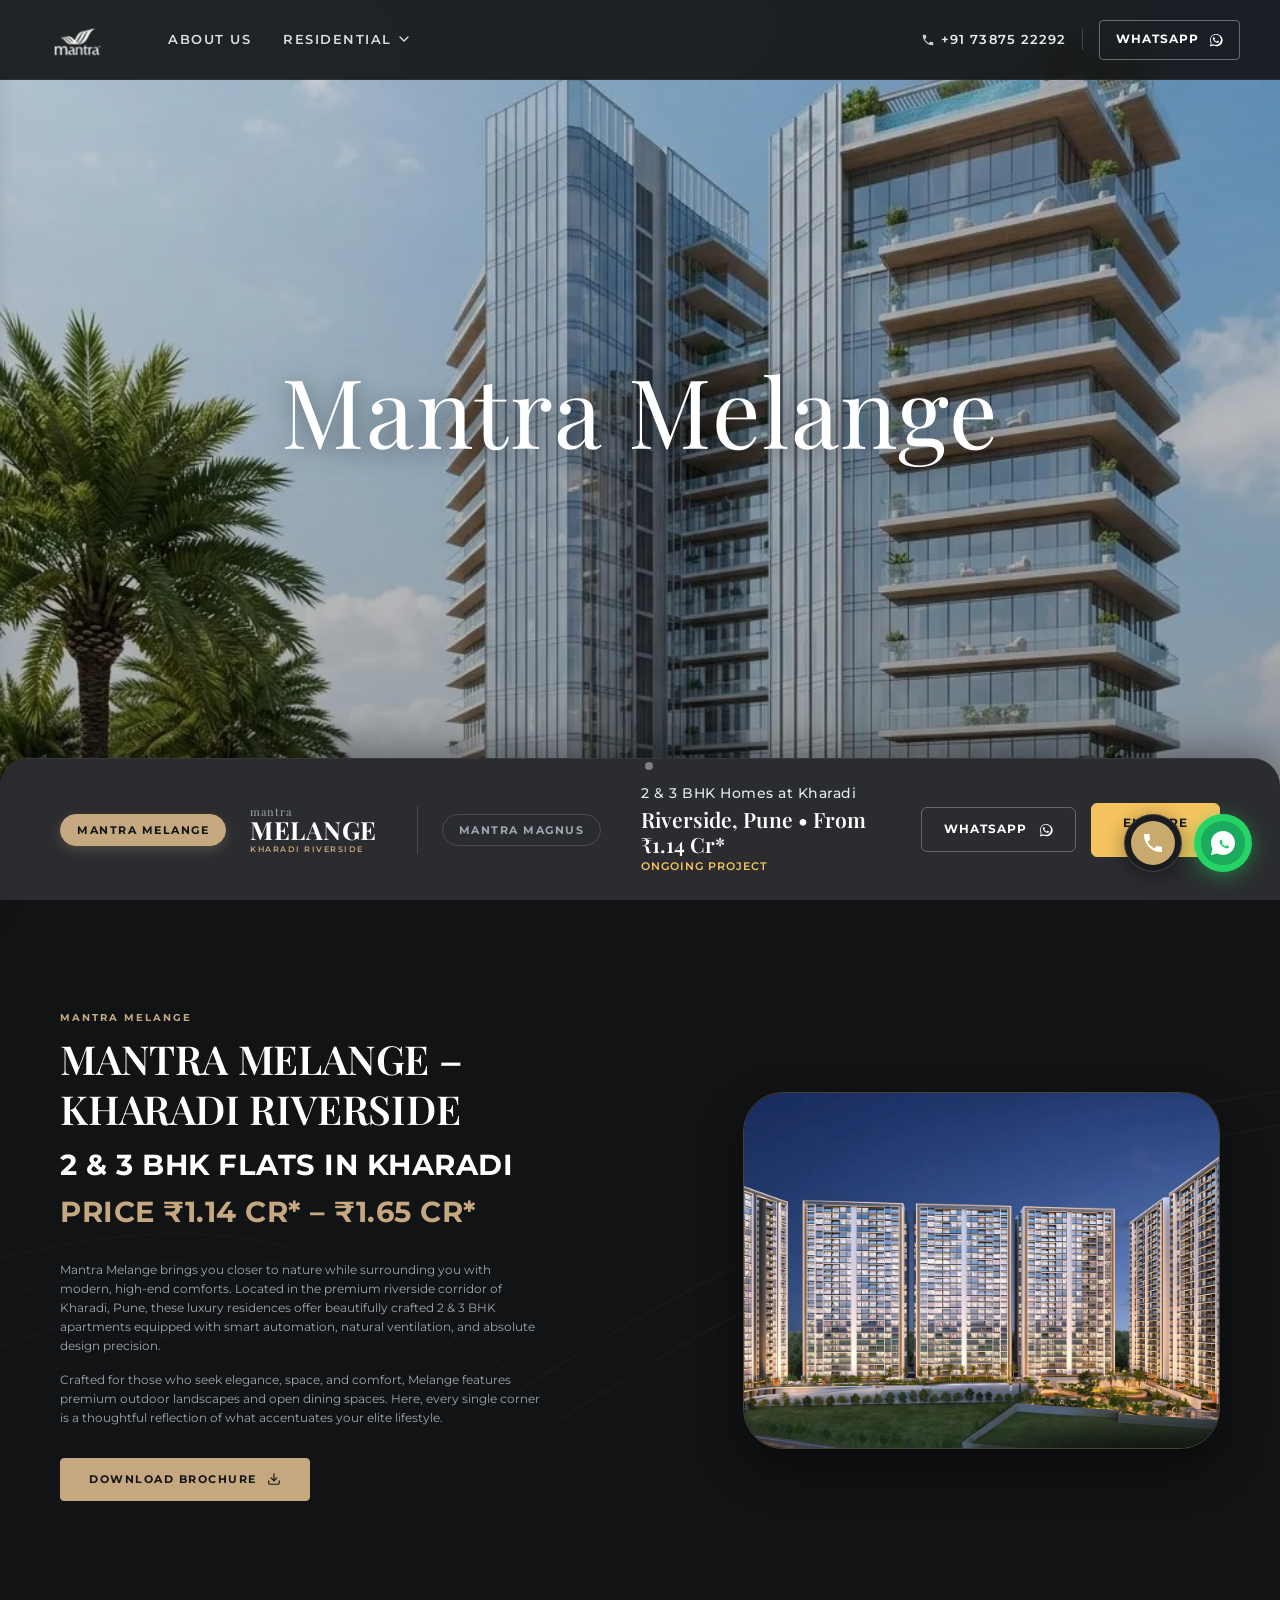
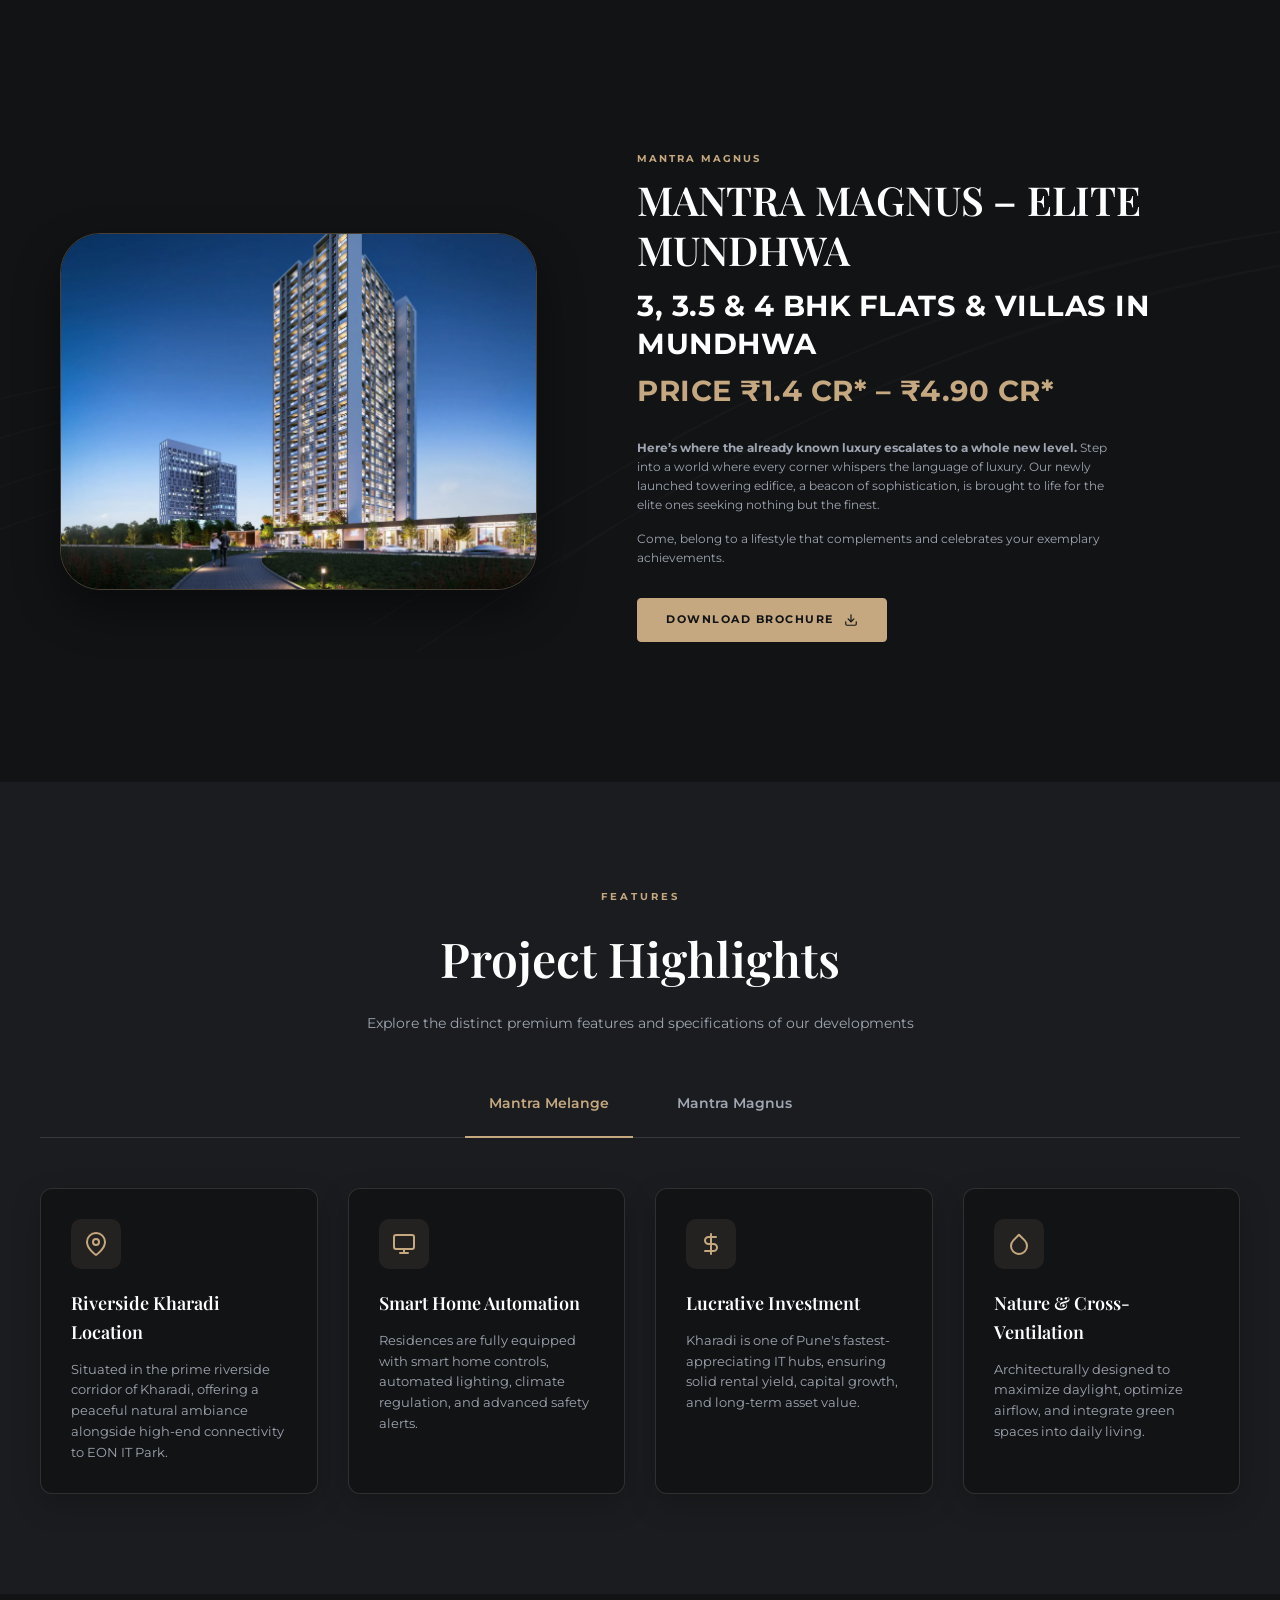
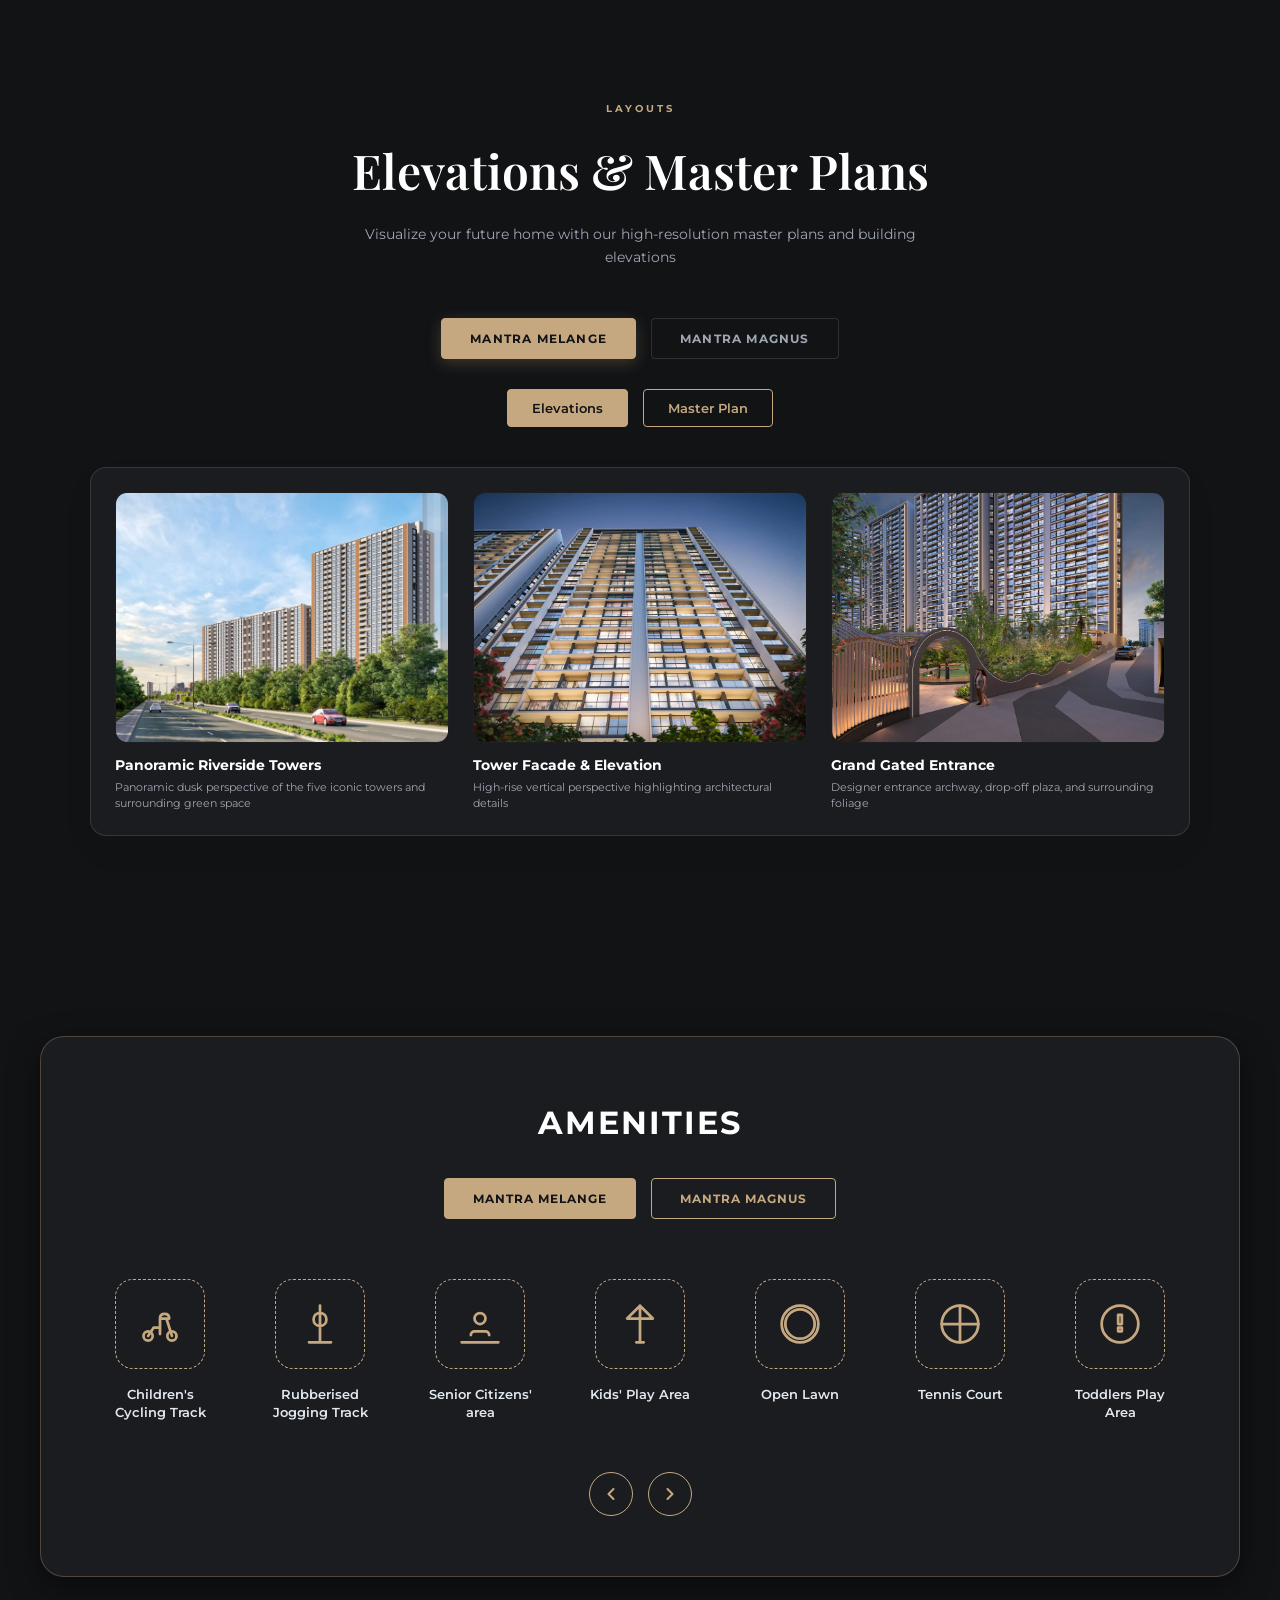
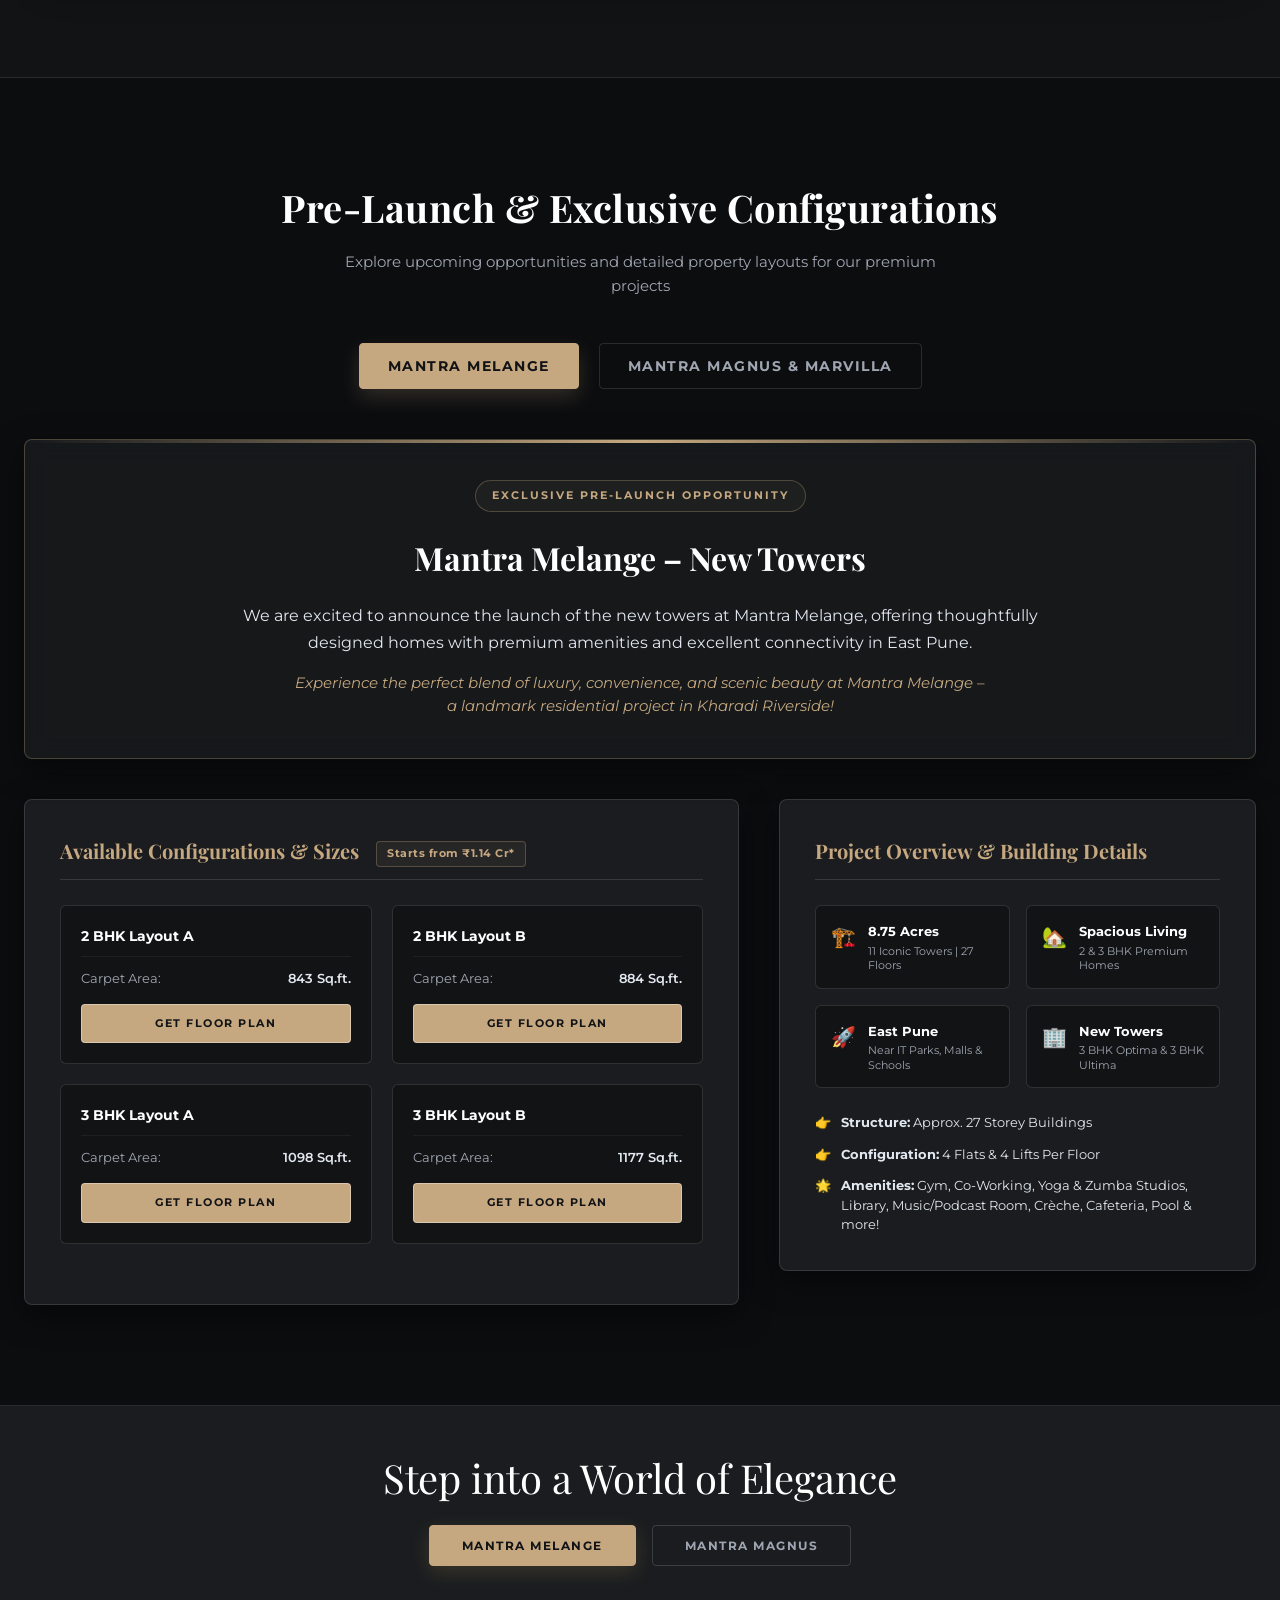
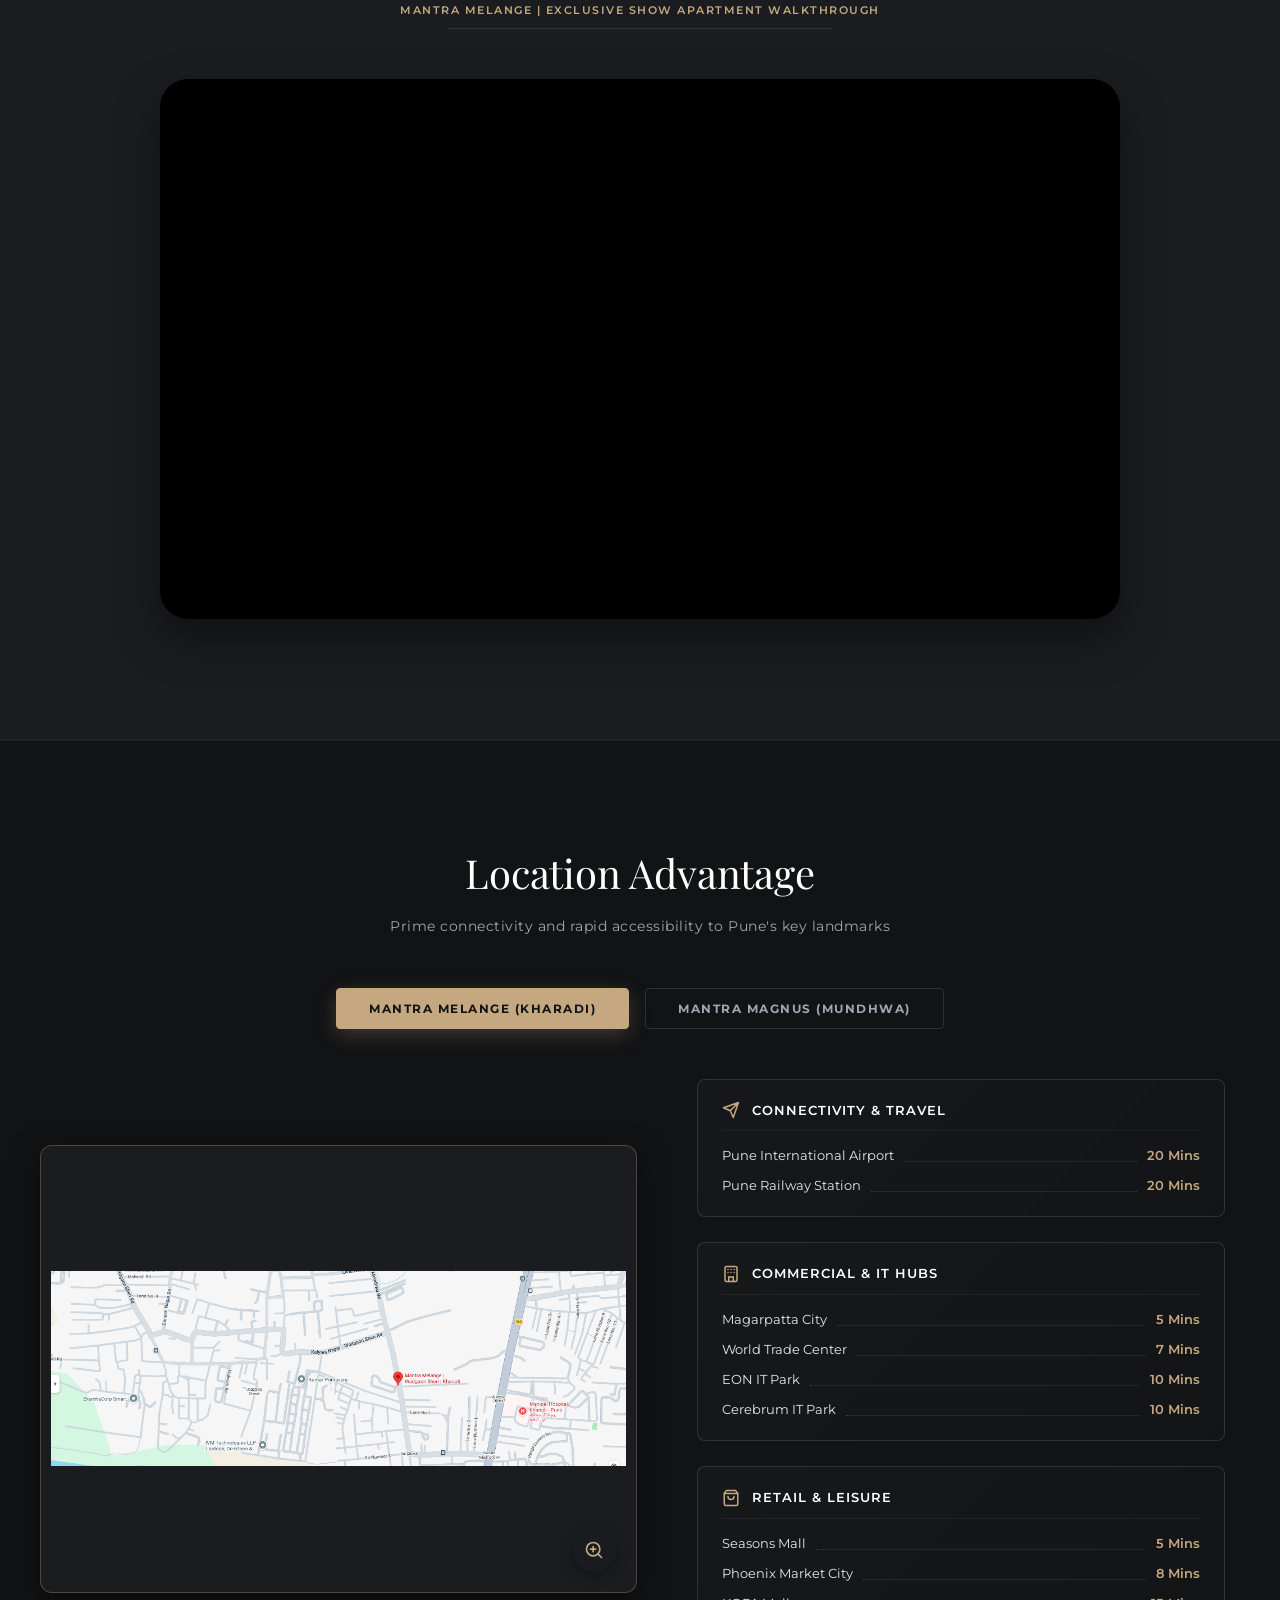
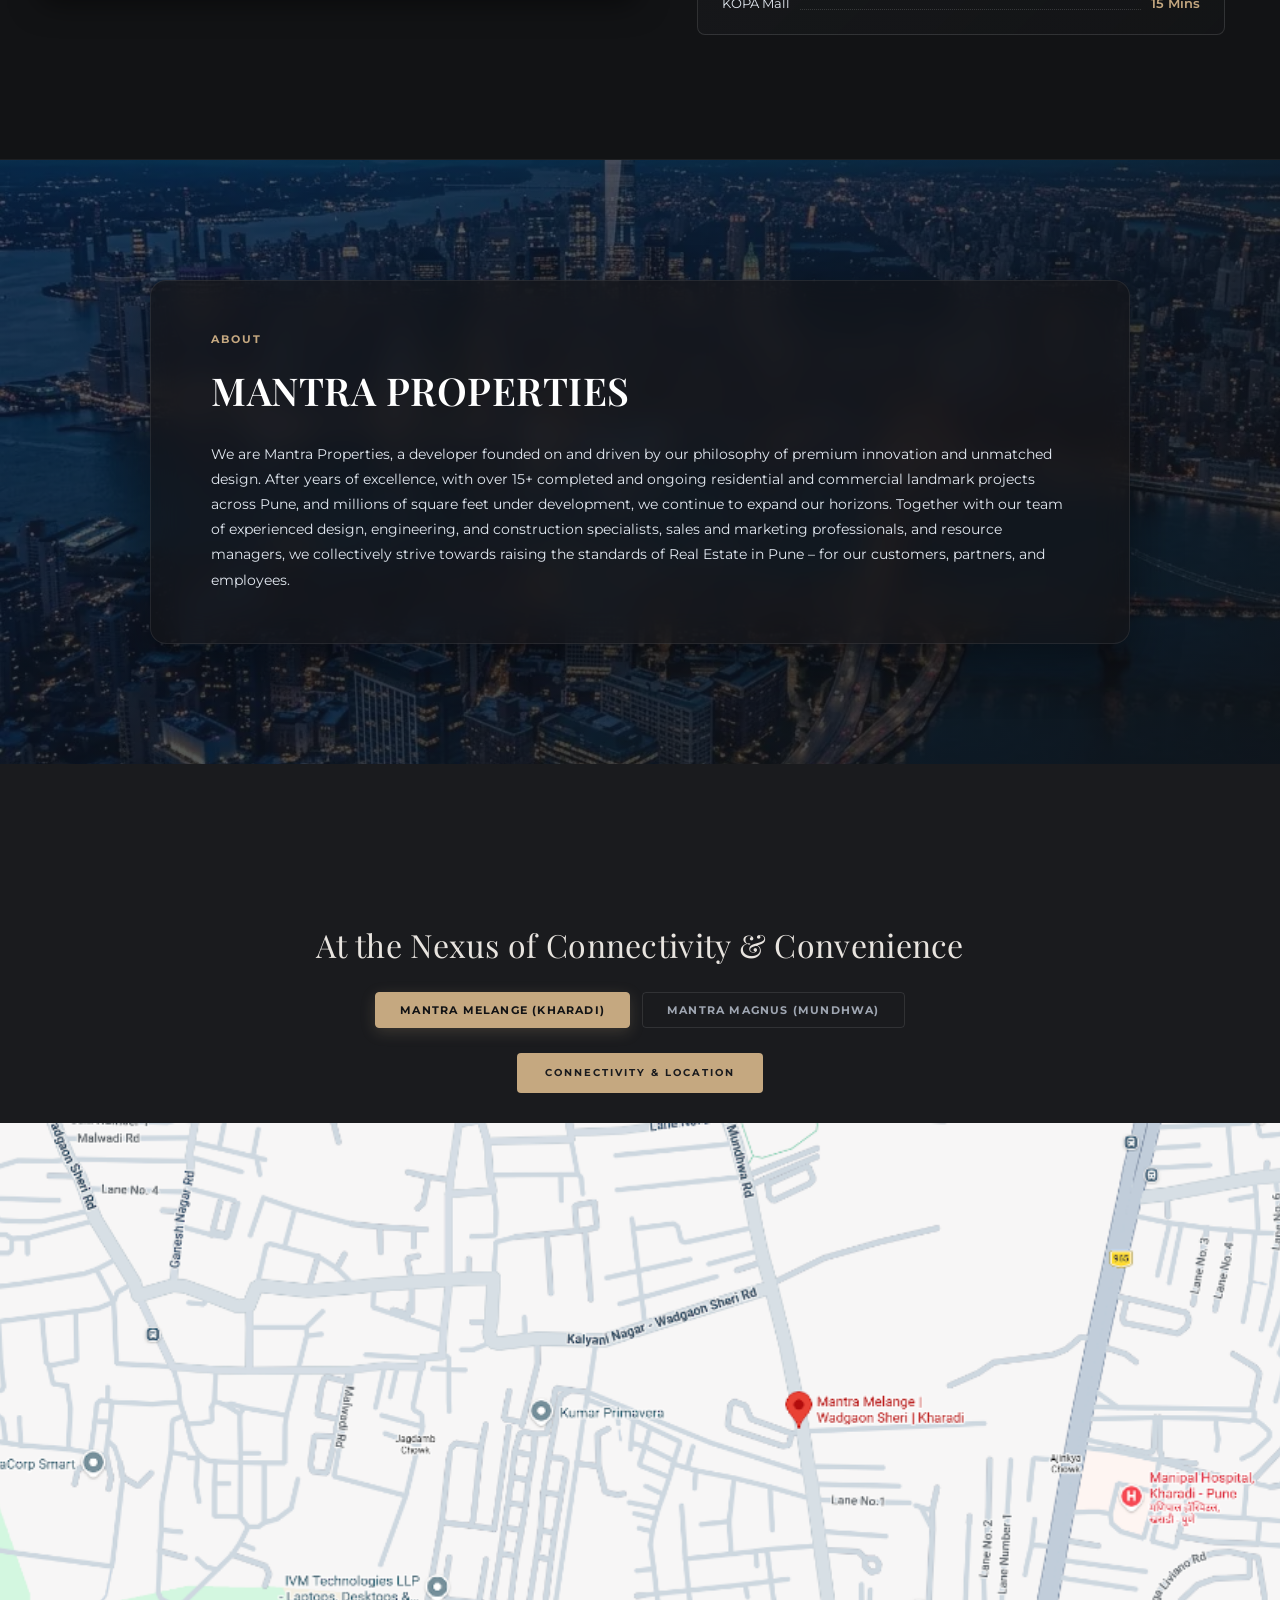
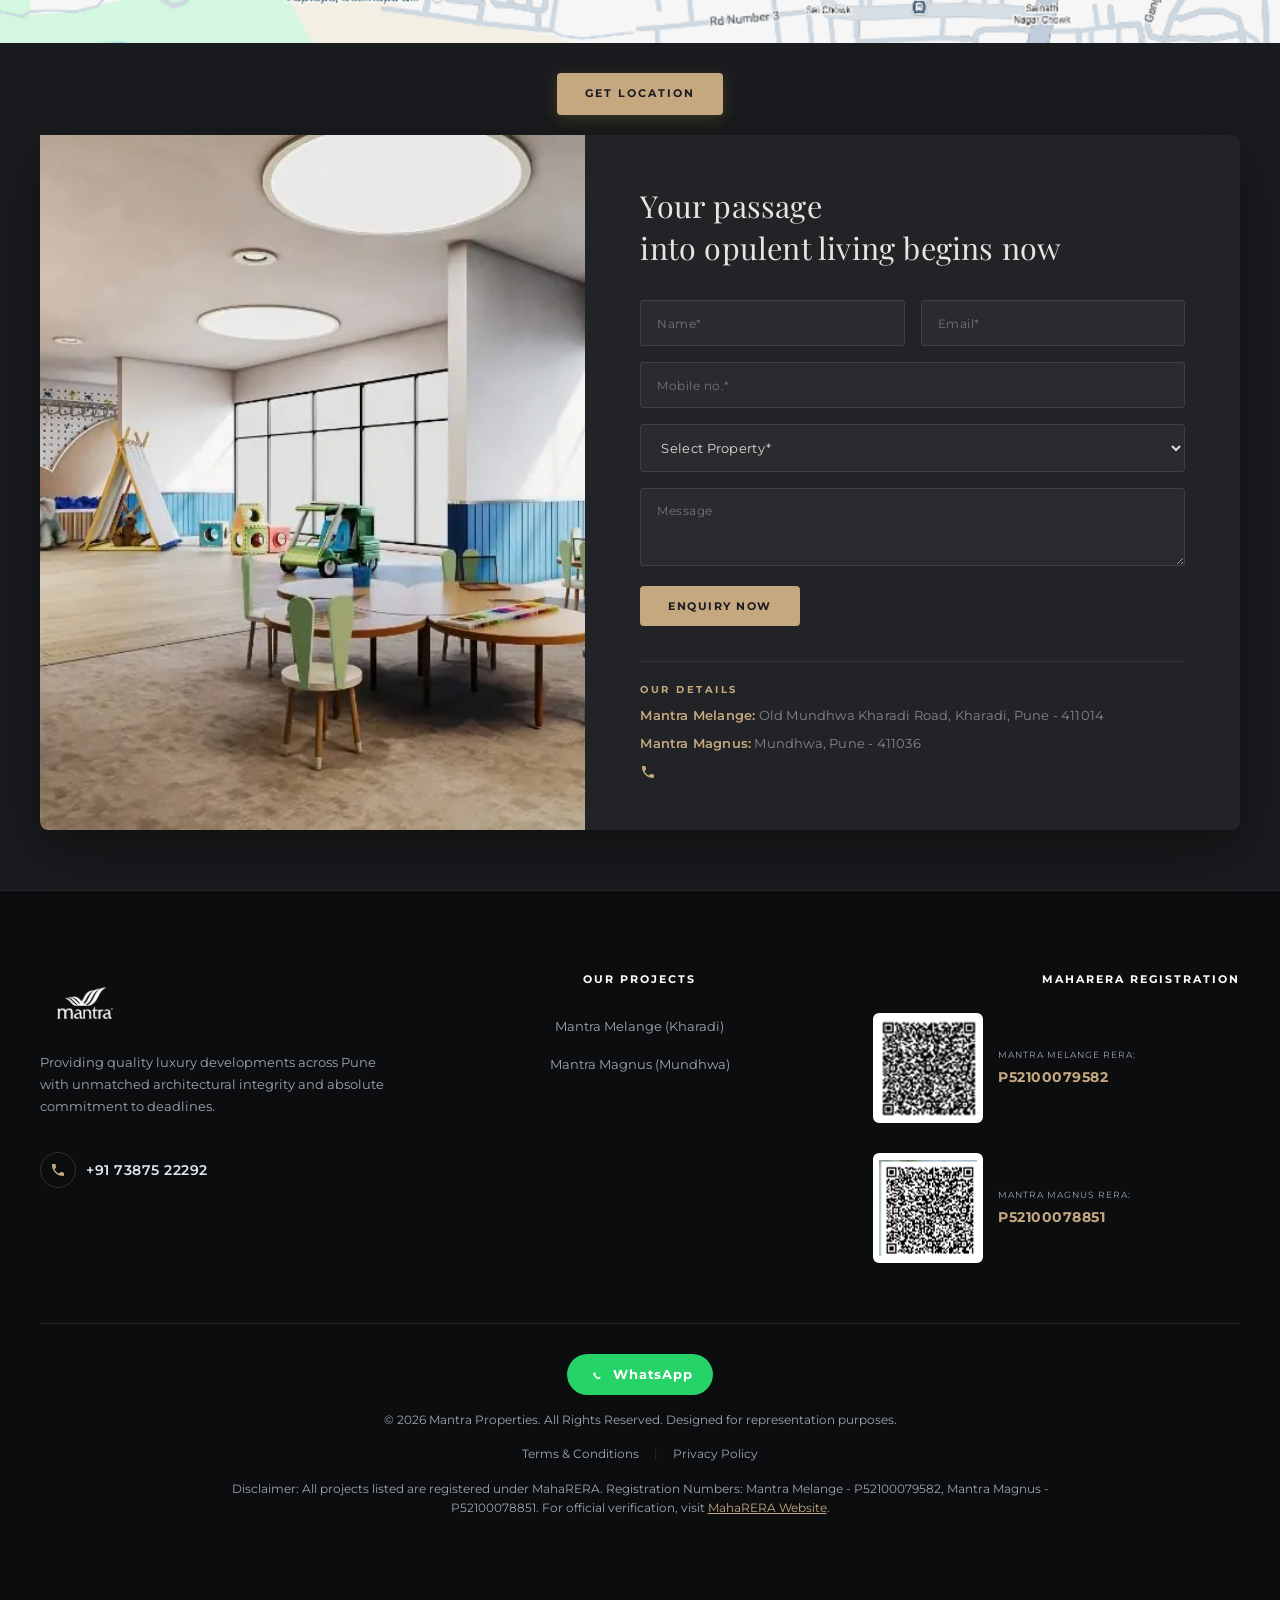
==== commit 37ecc1d7: "Fix Tawk.to widget position to bottom-left on mobile using customStyle API and CSS overrides" ====
--- a/index.html
+++ b/index.html
@@ -24,7 +24,7 @@
   <meta name="description" content="Explore Mantra Properties' premium residential projects in Pune: Mantra Melange (Kharadi) and Mantra Magnus (Mundhwa). Discover smart luxury homes with modern amenities.">
   <link rel="icon" type="image/png" href="assets/favicon.png">
   <link rel="shortcut icon" href="assets/favicon.png">
-  <link rel="stylesheet" href="style.css?v=1.0.2">
+  <link rel="stylesheet" href="style.css?v=1.0.3">
 </head>
 <body>
   <!-- Google Tag Manager (noscript) -->
@@ -1924,18 +1924,19 @@
   <!--Start of Tawk.to Script-->
   <script type="text/javascript">
   var Tawk_API=Tawk_API||{}, Tawk_LoadStart=new Date();
-  // Force bottom-left position via CSS override on widget load
-  Tawk_API.onLoad = function() {
-    var style = document.createElement('style');
-    style.innerHTML = [
-      '#tawk-bubble-container { left: 20px !important; right: auto !important; }',
-      '.tawk-min-container { left: 20px !important; right: auto !important; }',
-      '.tawk-button-container { left: 20px !important; right: auto !important; }',
-      '#tawkchat-minified-box { left: 20px !important; right: auto !important; }',
-      'iframe[title="chat widget"] { left: 20px !important; right: auto !important; }',
-      'div[data-id="tawk-bubble"] { left: 20px !important; right: auto !important; }'
-    ].join('');
-    document.head.appendChild(style);
+  Tawk_API.customStyle = {
+      visibility : {
+          desktop : {
+              position : 'bl',
+              xOffset : 20,
+              yOffset : 20
+          },
+          mobile : {
+              position : 'bl',
+              xOffset : 15,
+              yOffset : 80
+          }
+      }
   };
   (function(){
   var s1=document.createElement("script"),s0=document.getElementsByTagName("script")[0];
--- a/style.css
+++ b/style.css
@@ -5945,3 +5945,13 @@
     font-size: 20px;
   }
 }
+
+/* Force Tawk.to Widget to Bottom-Left on Mobile and shift up to avoid overlapping footer actions */
+@media (max-width: 768px) {
+  iframe[src*="tawk.to"],
+  iframe[title="chat widget"] {
+    left: 10px !important;
+    right: auto !important;
+    bottom: 80px !important;
+  }
+}
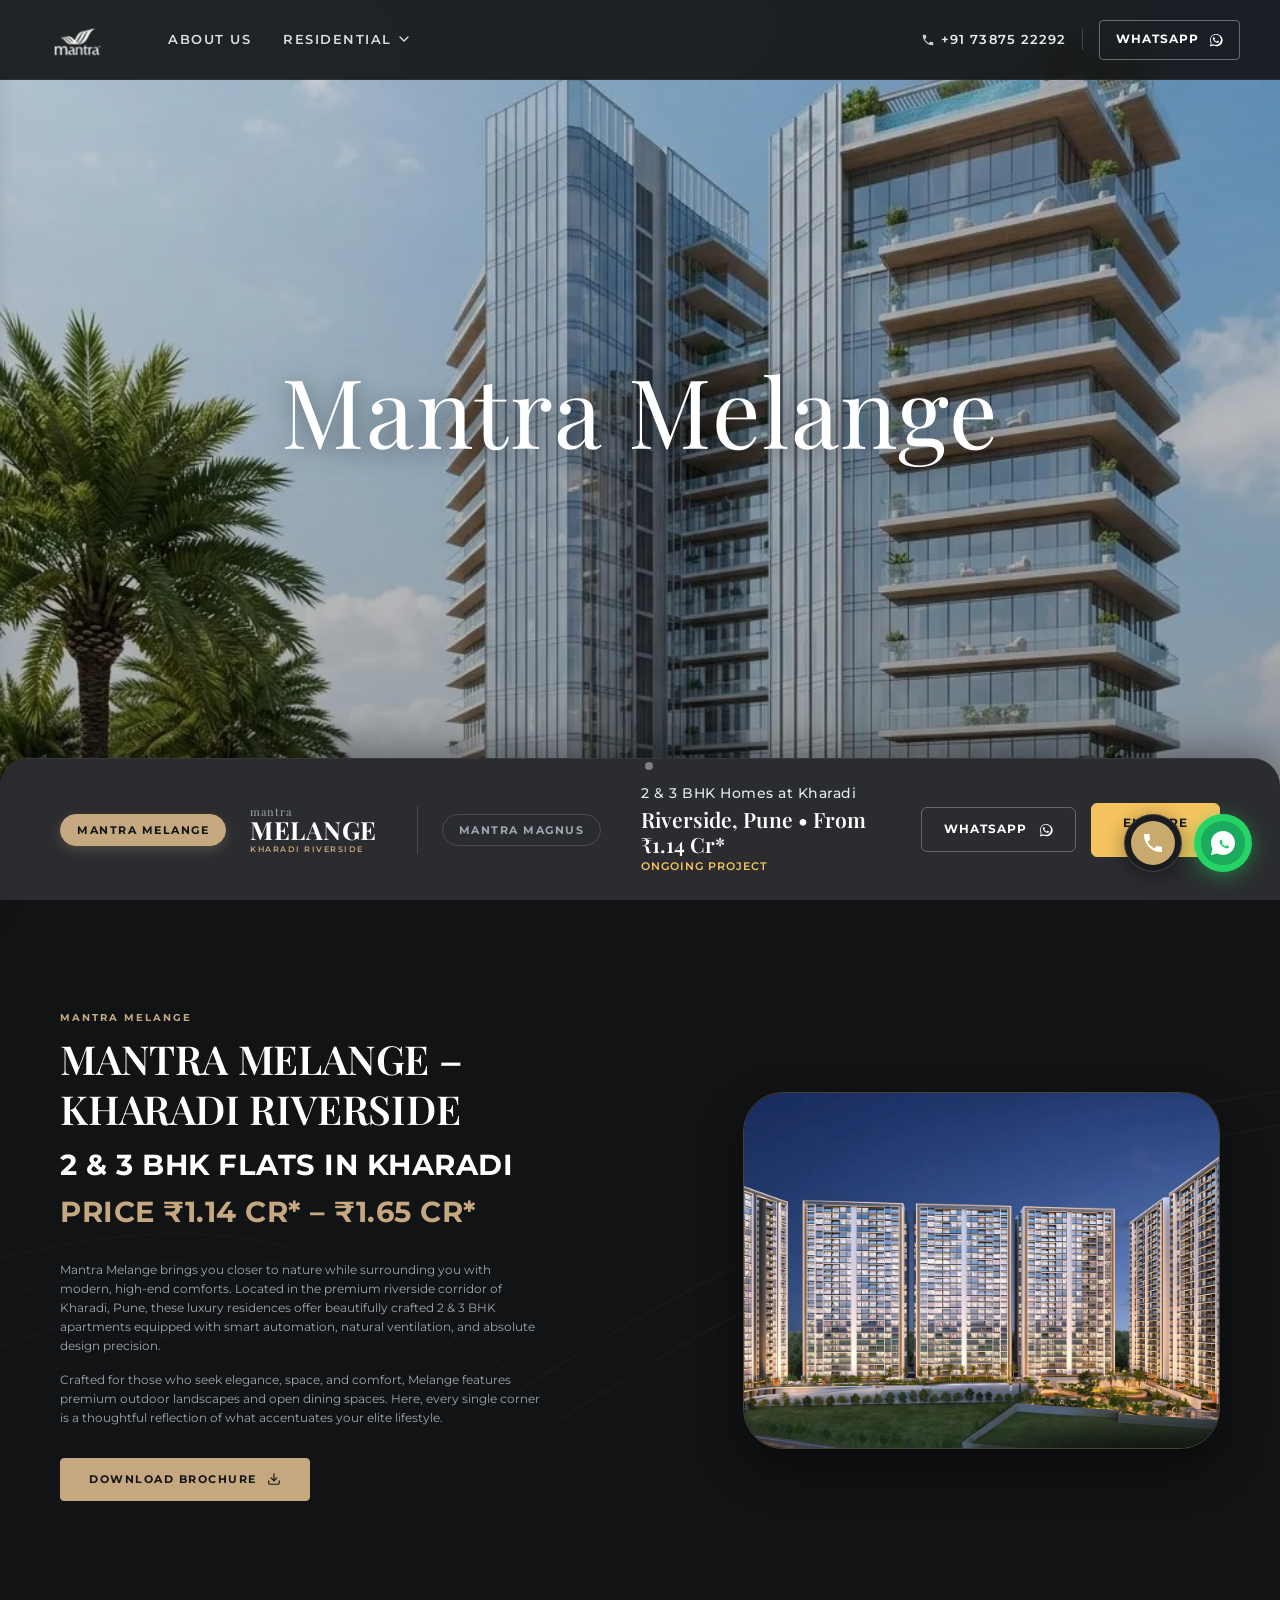
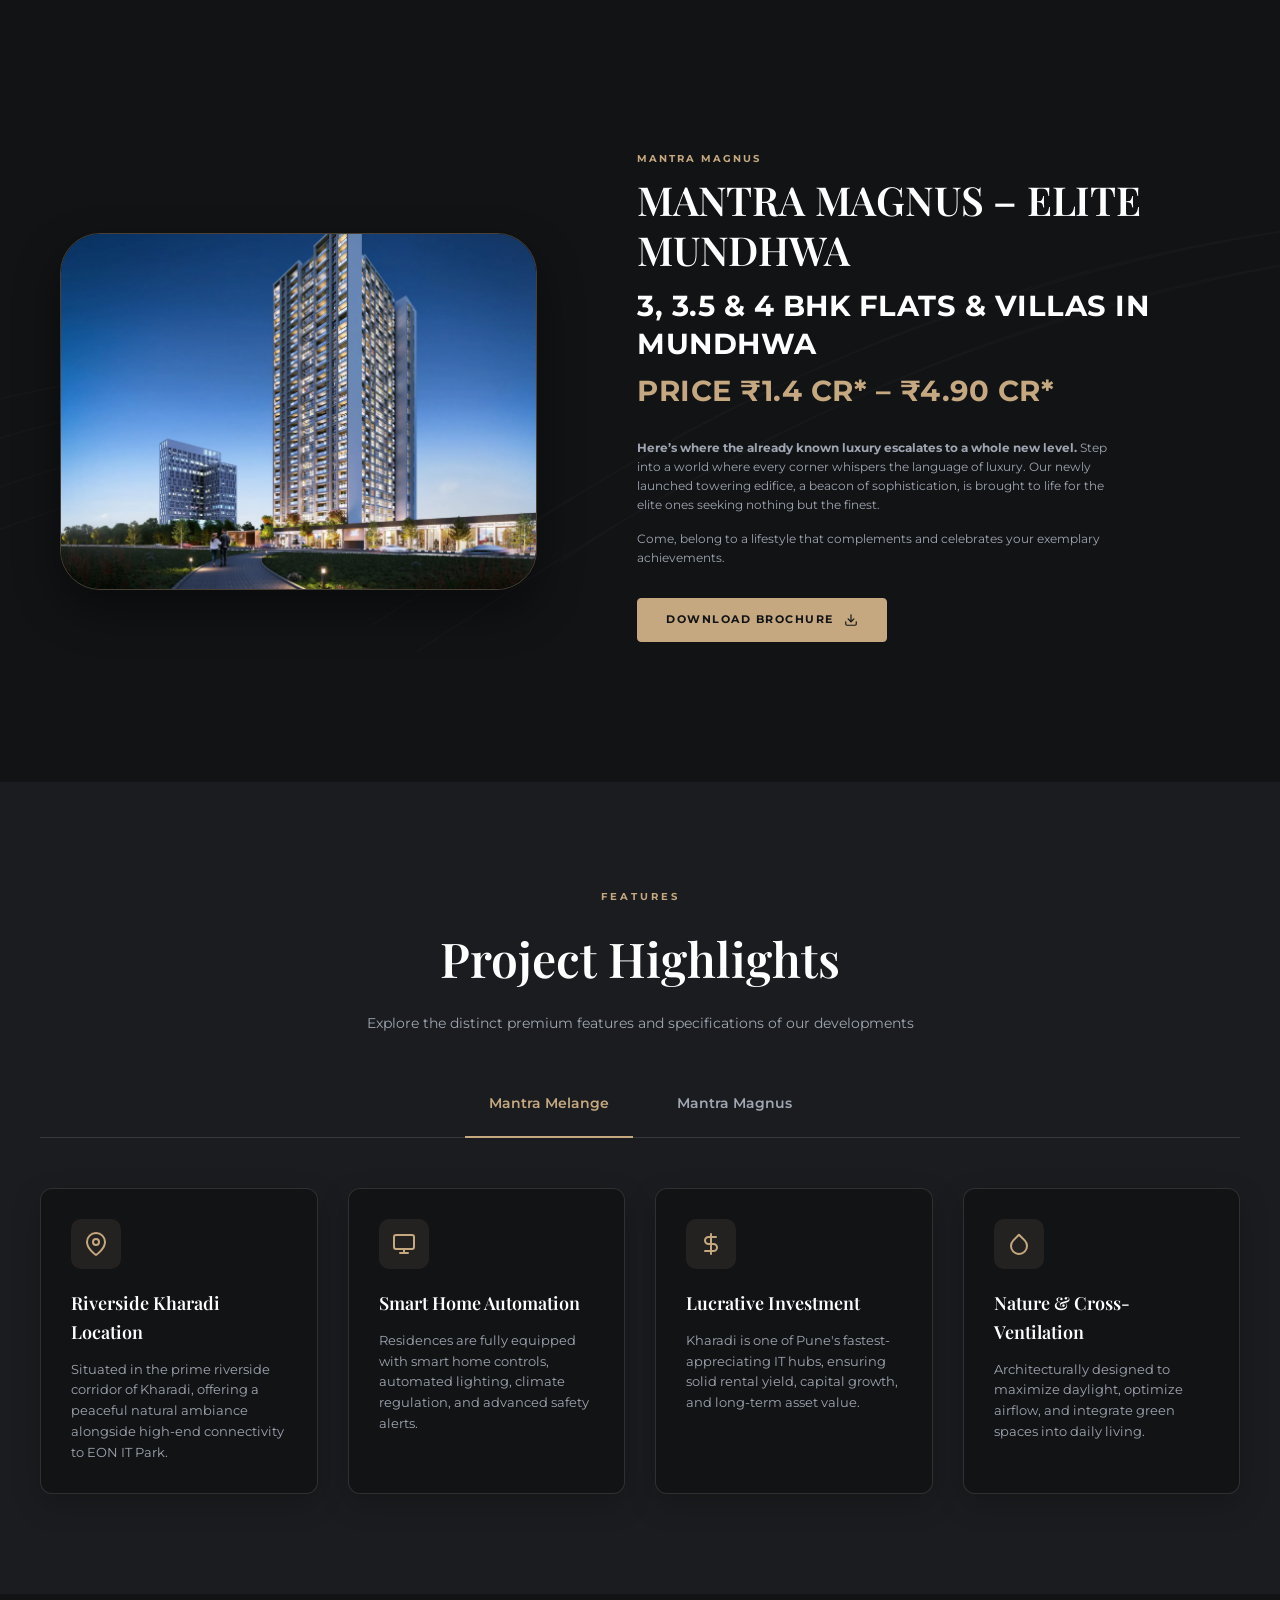
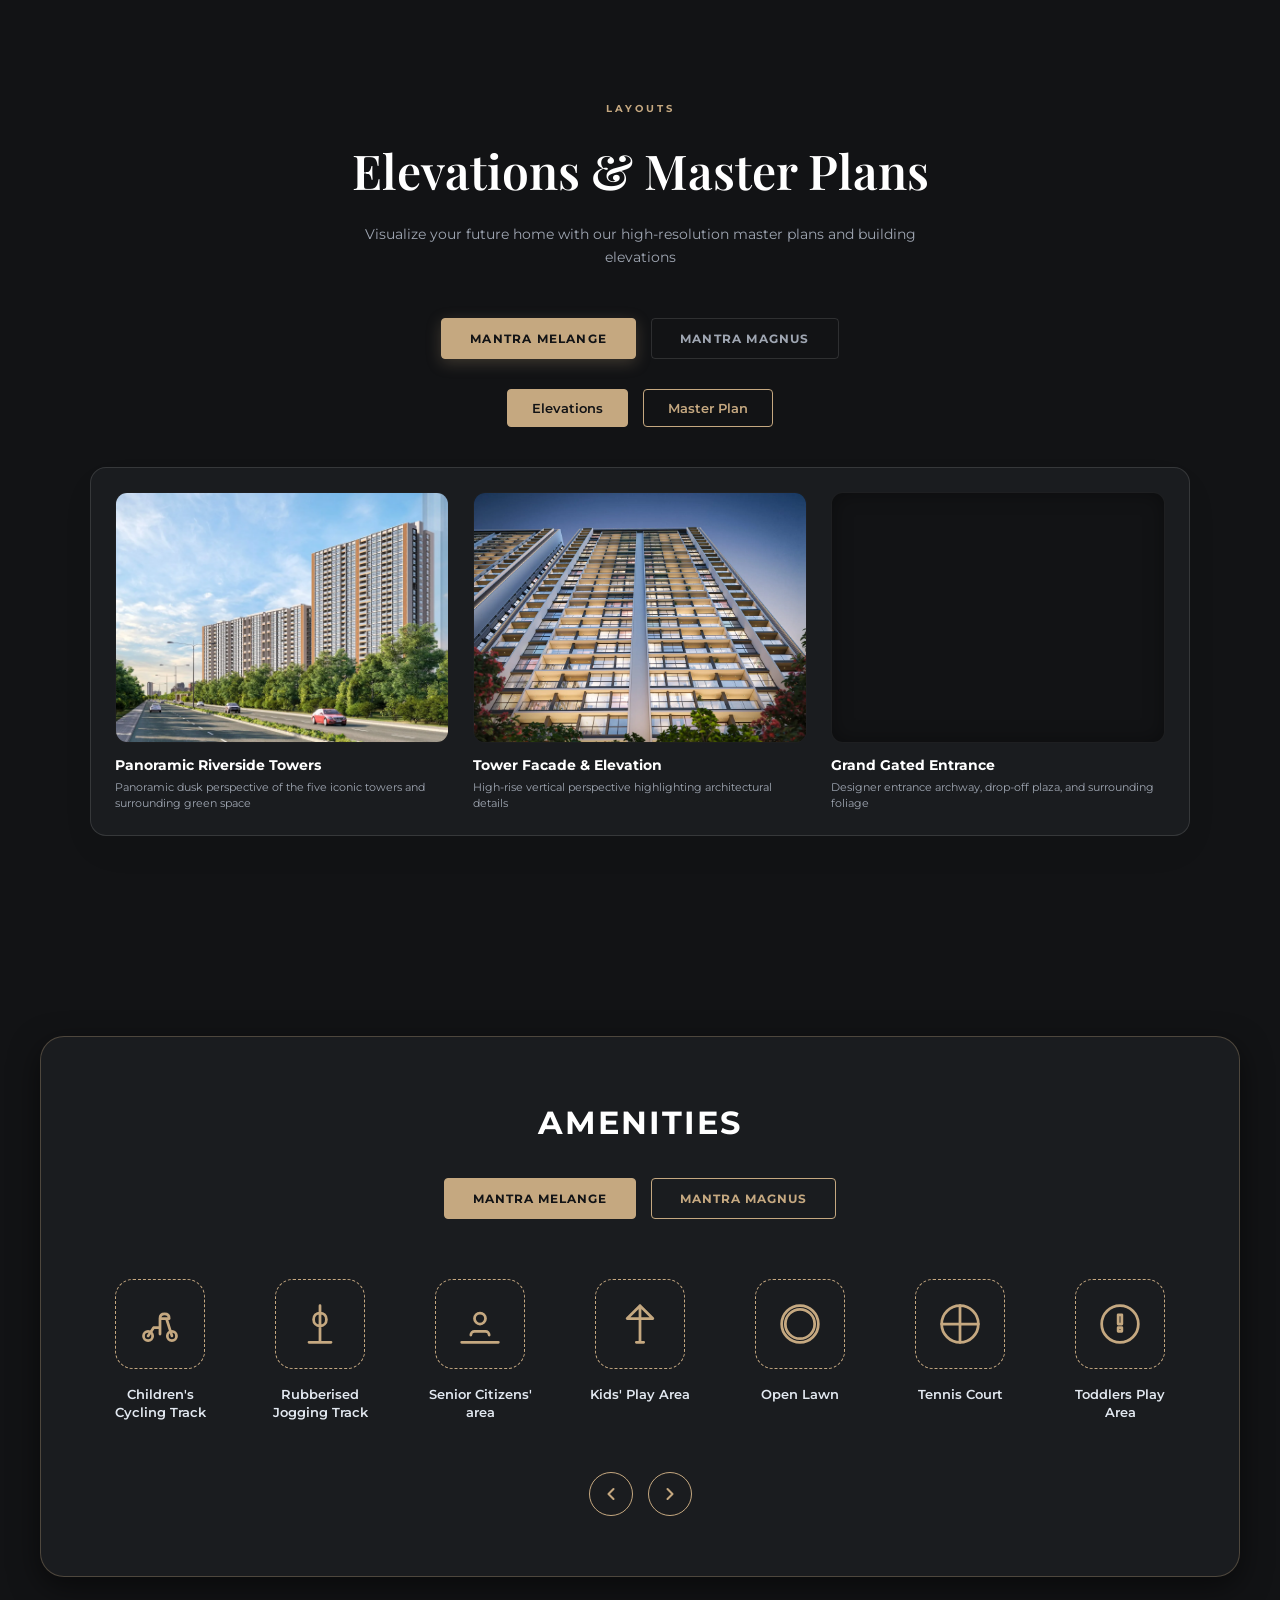
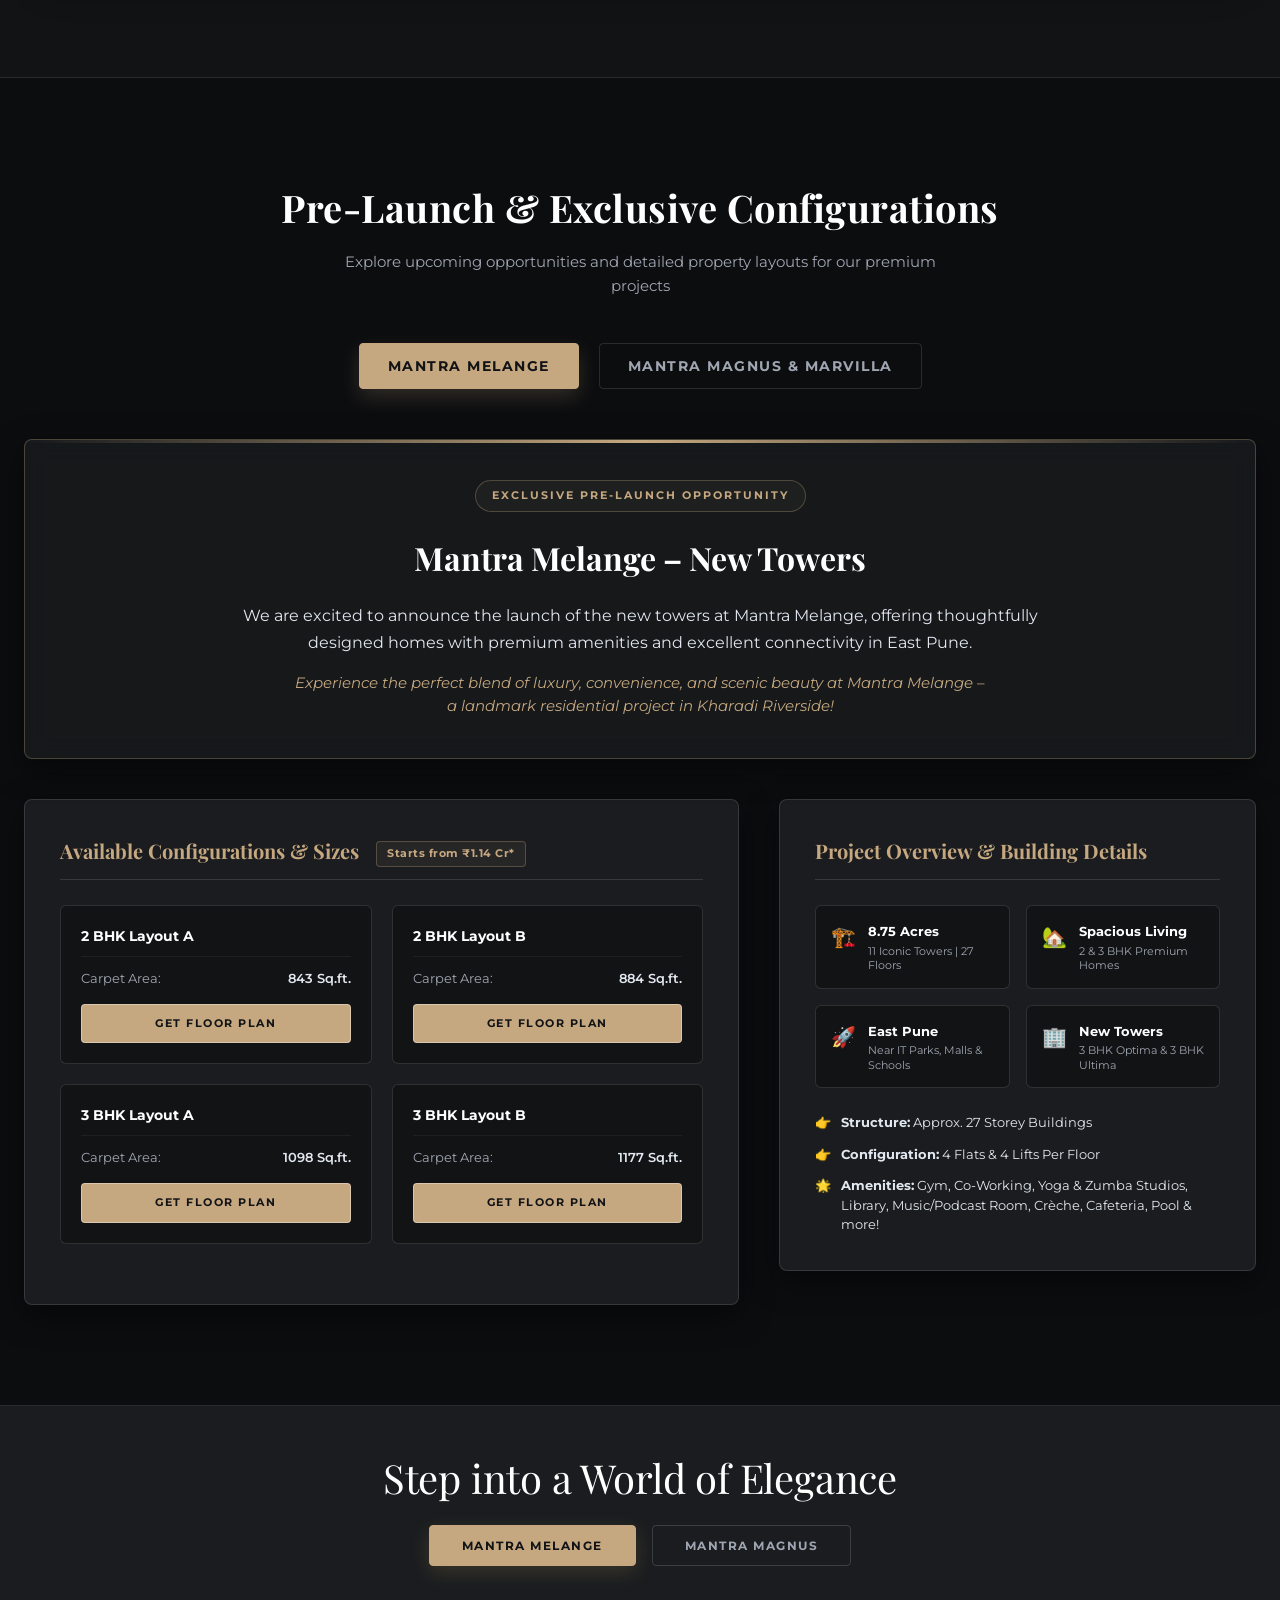
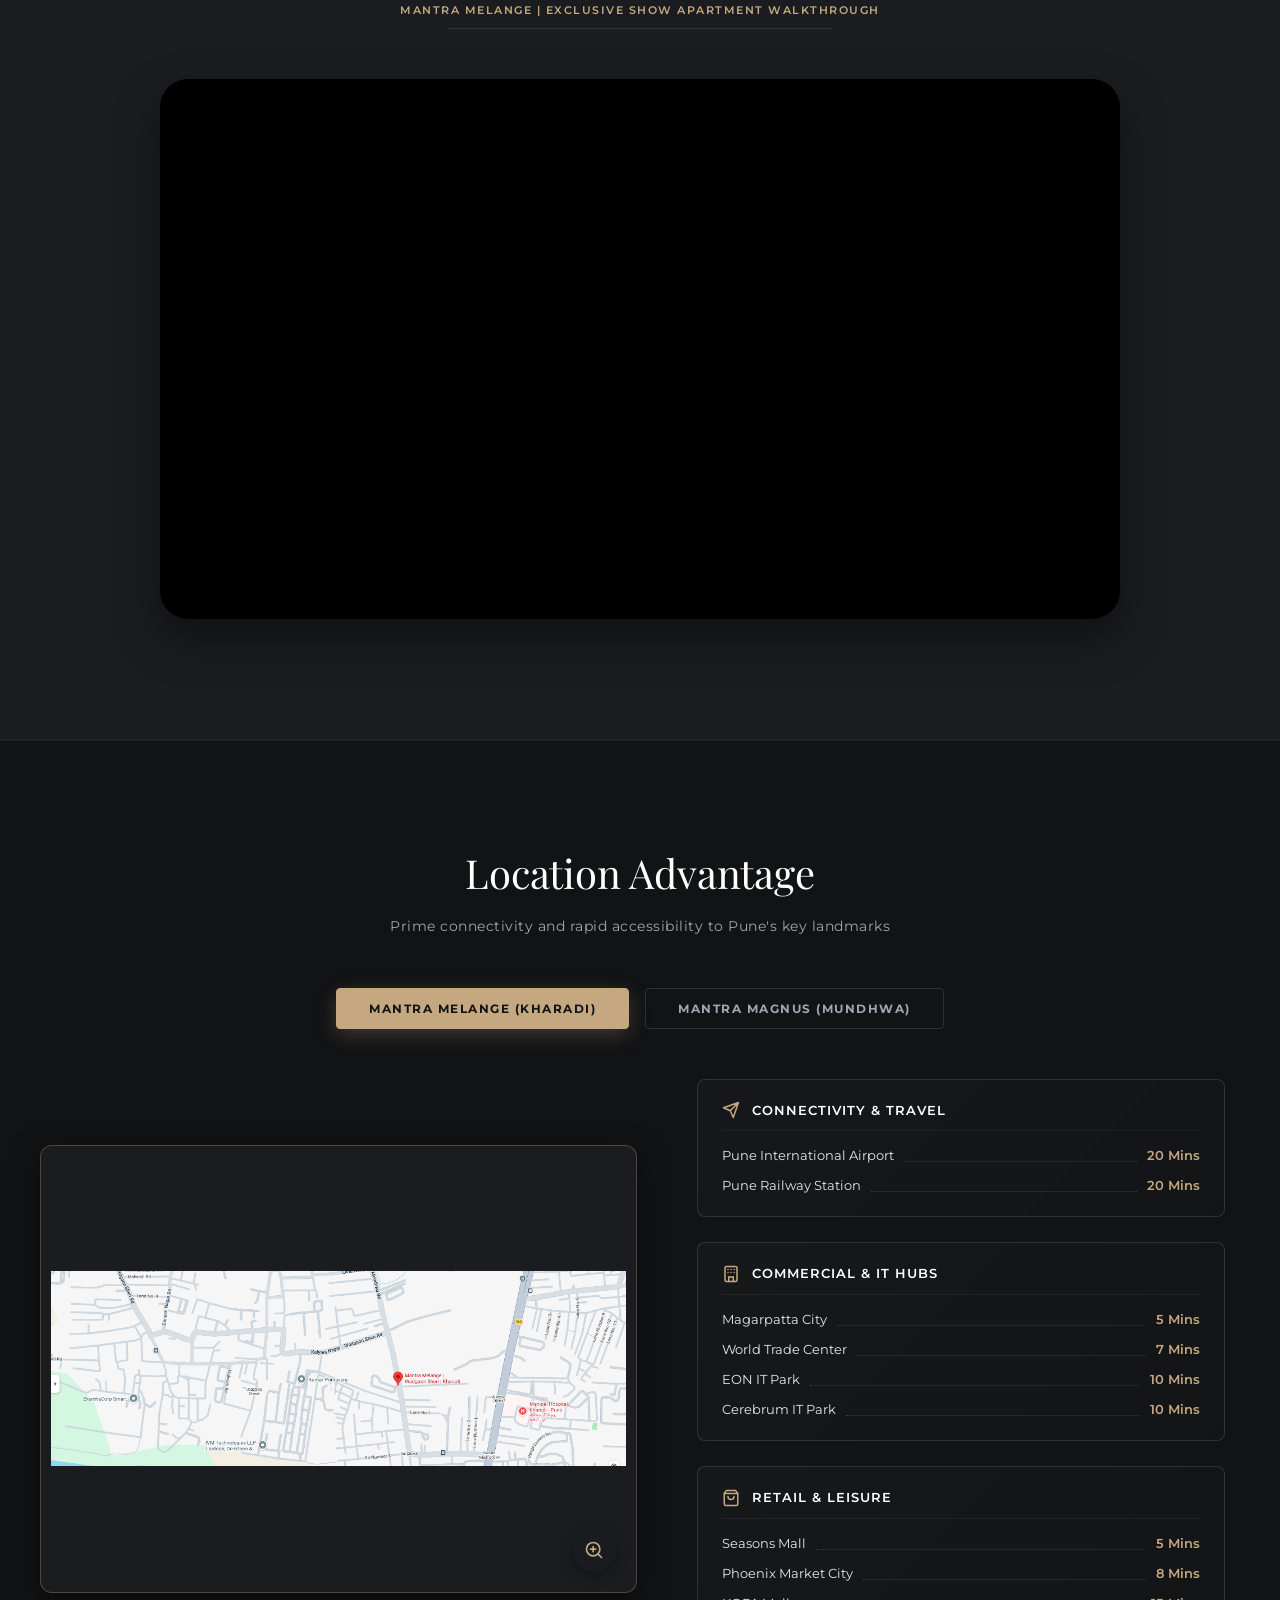
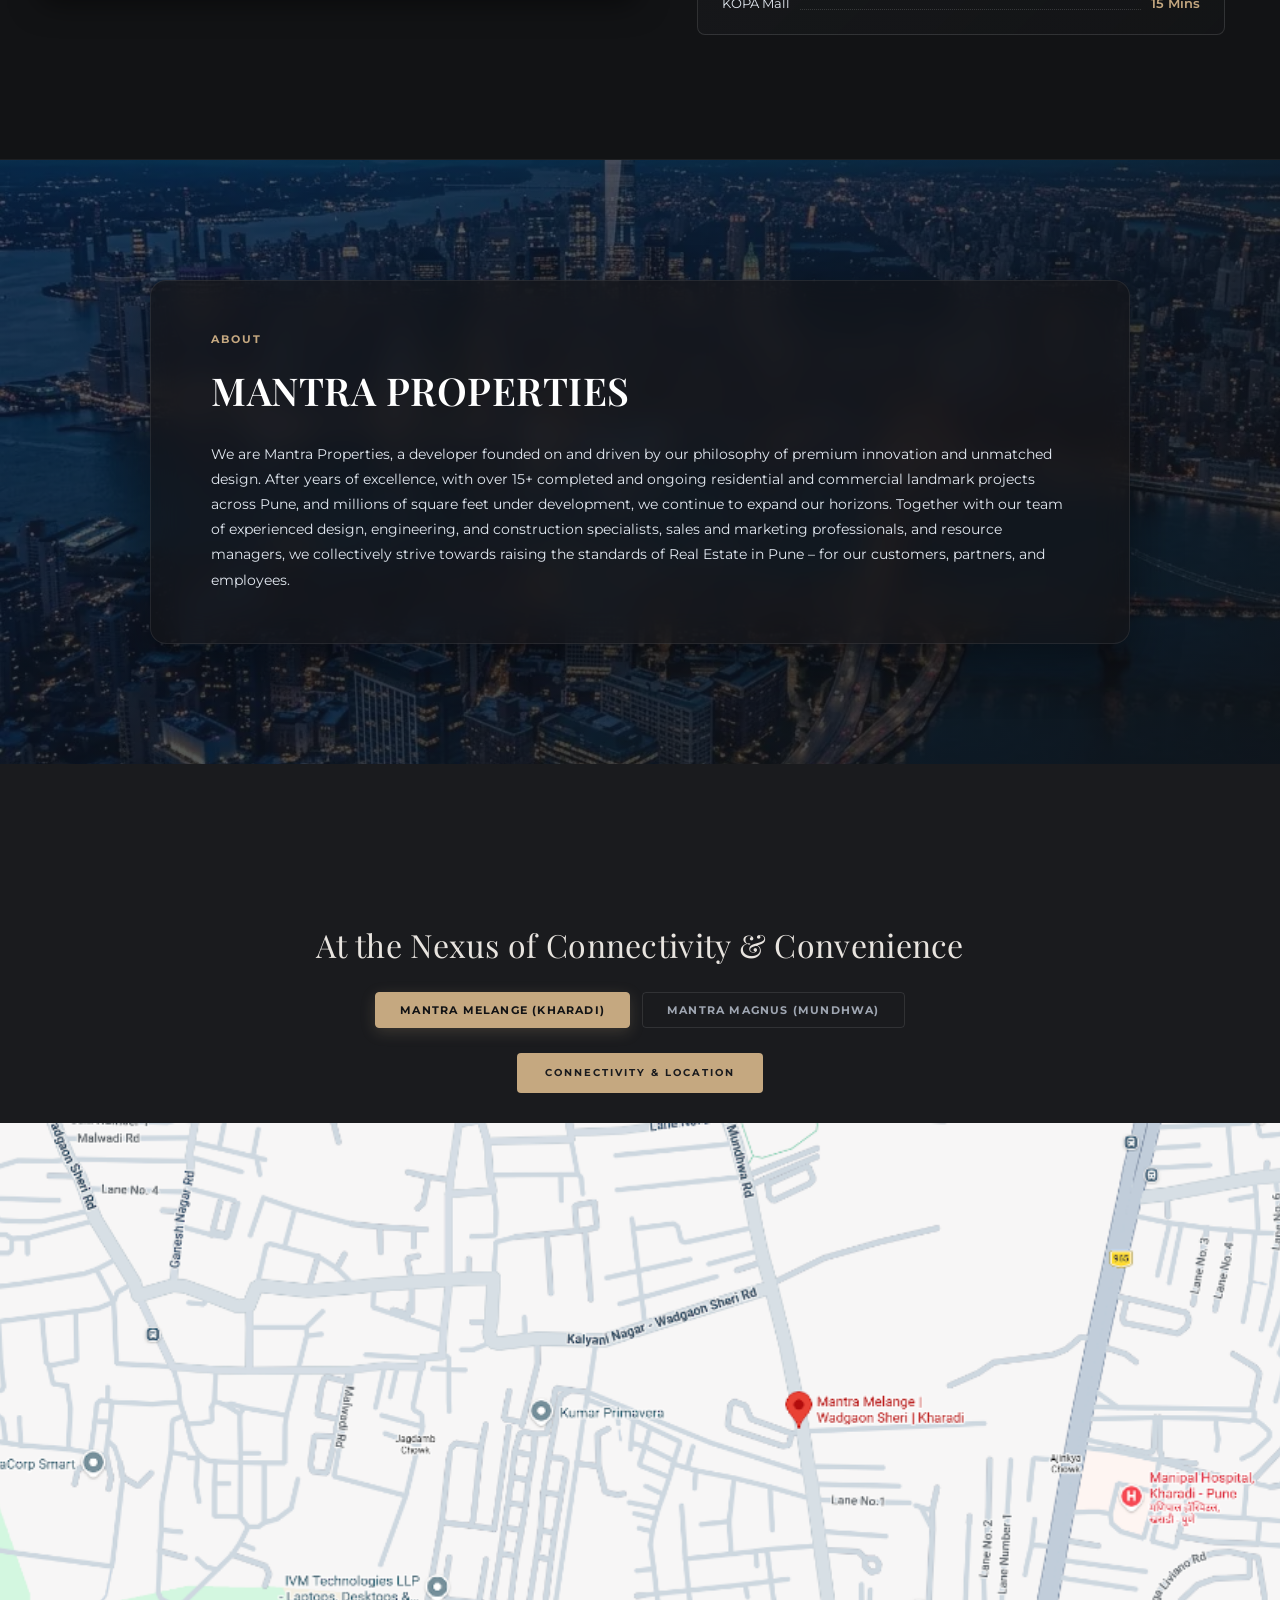
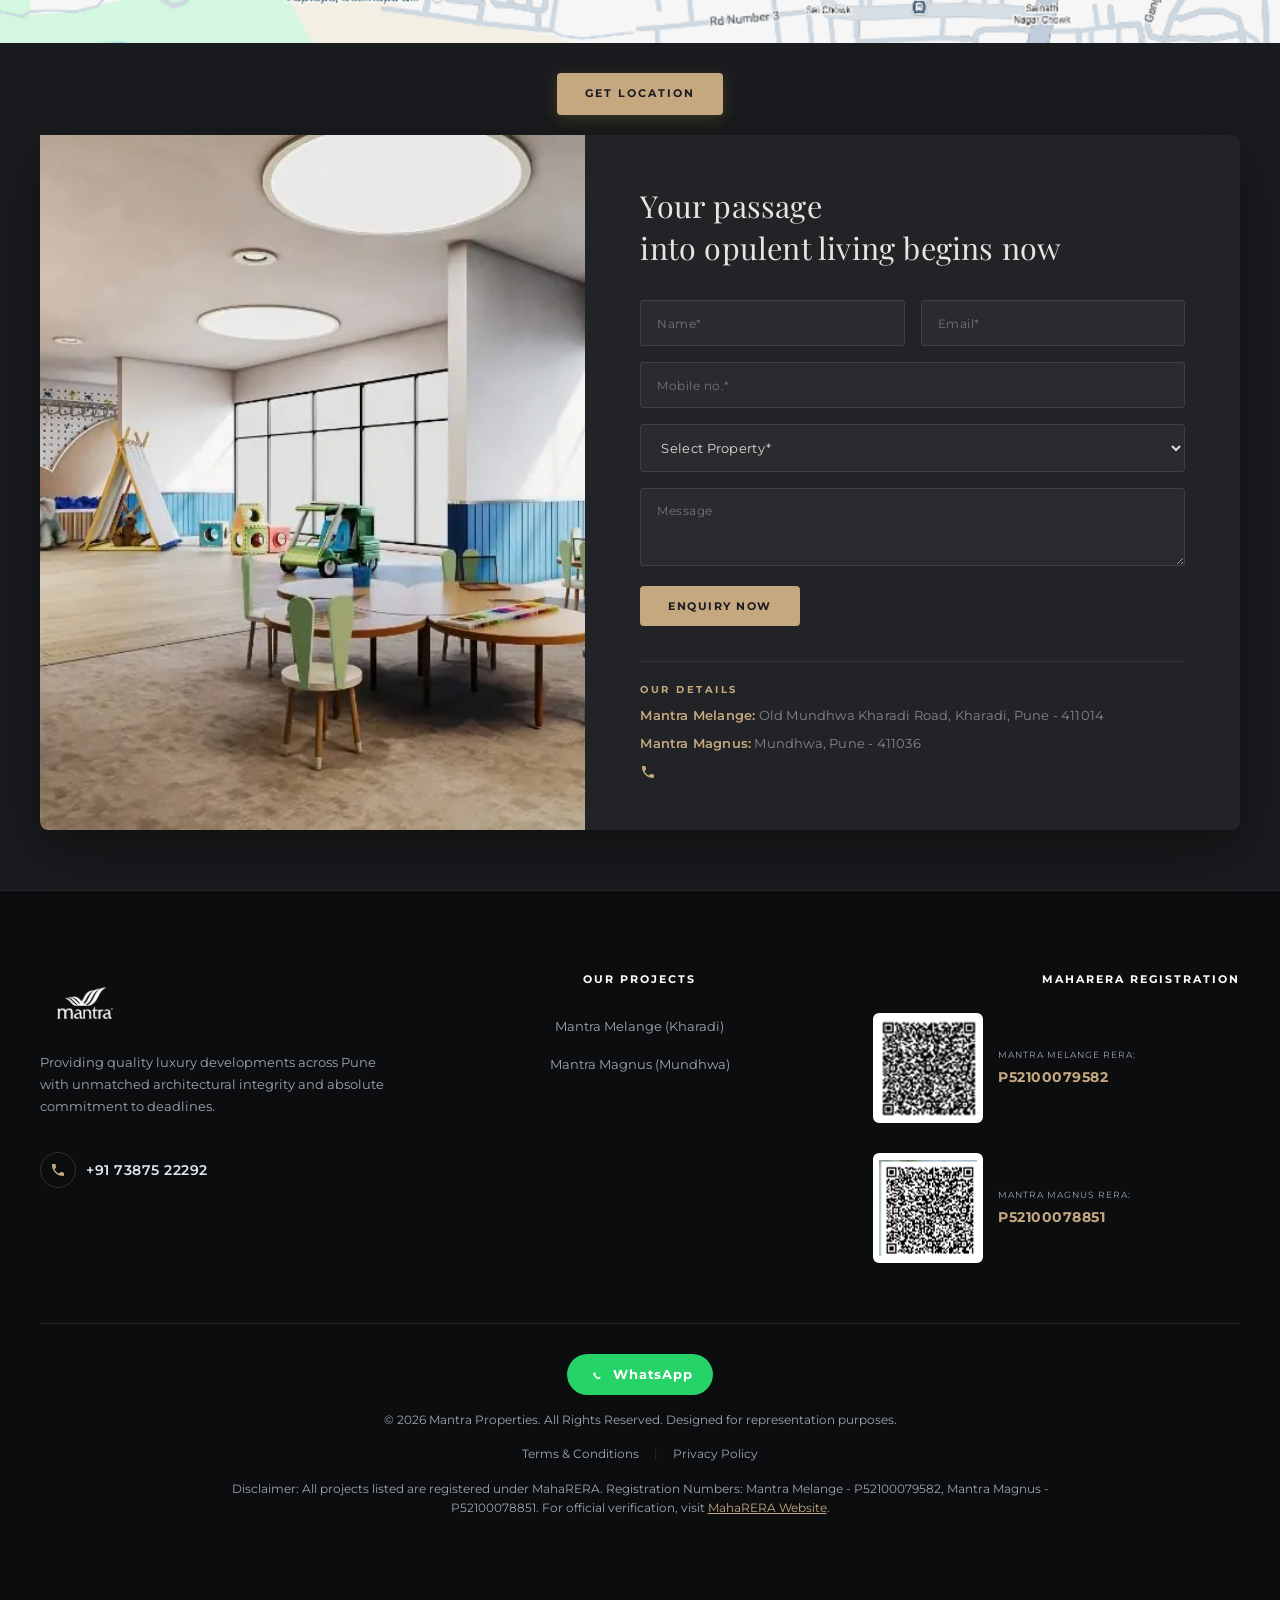
==== commit efbf5834: "Integrate Google Sheets lead capture webhook in form handlers" ====
--- a/index.html
+++ b/index.html
@@ -1920,7 +1920,7 @@
     </div>
   </div>
 
-  <script src="script.js"></script>
+  <script src="script.js?v=1.0.1"></script>
   <!--Start of Tawk.to Script-->
   <script type="text/javascript">
   var Tawk_API=Tawk_API||{}, Tawk_LoadStart=new Date();
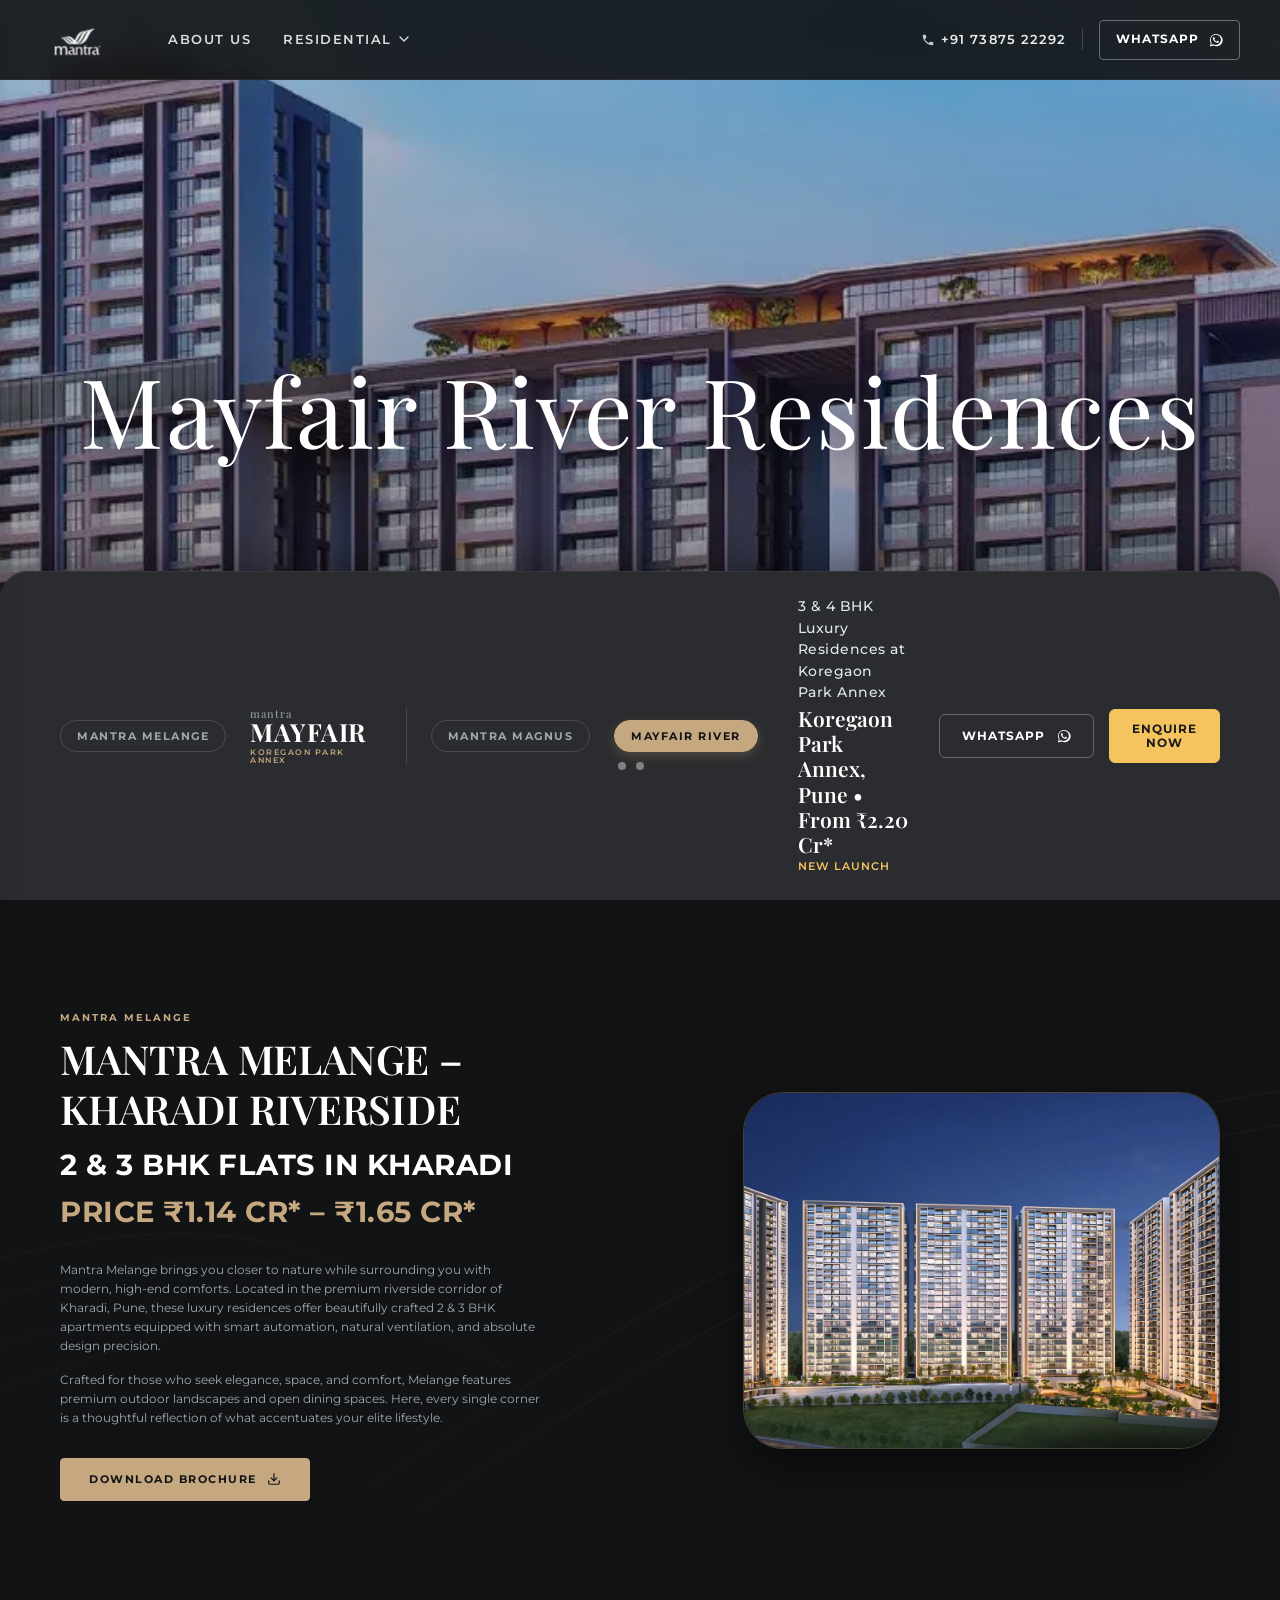
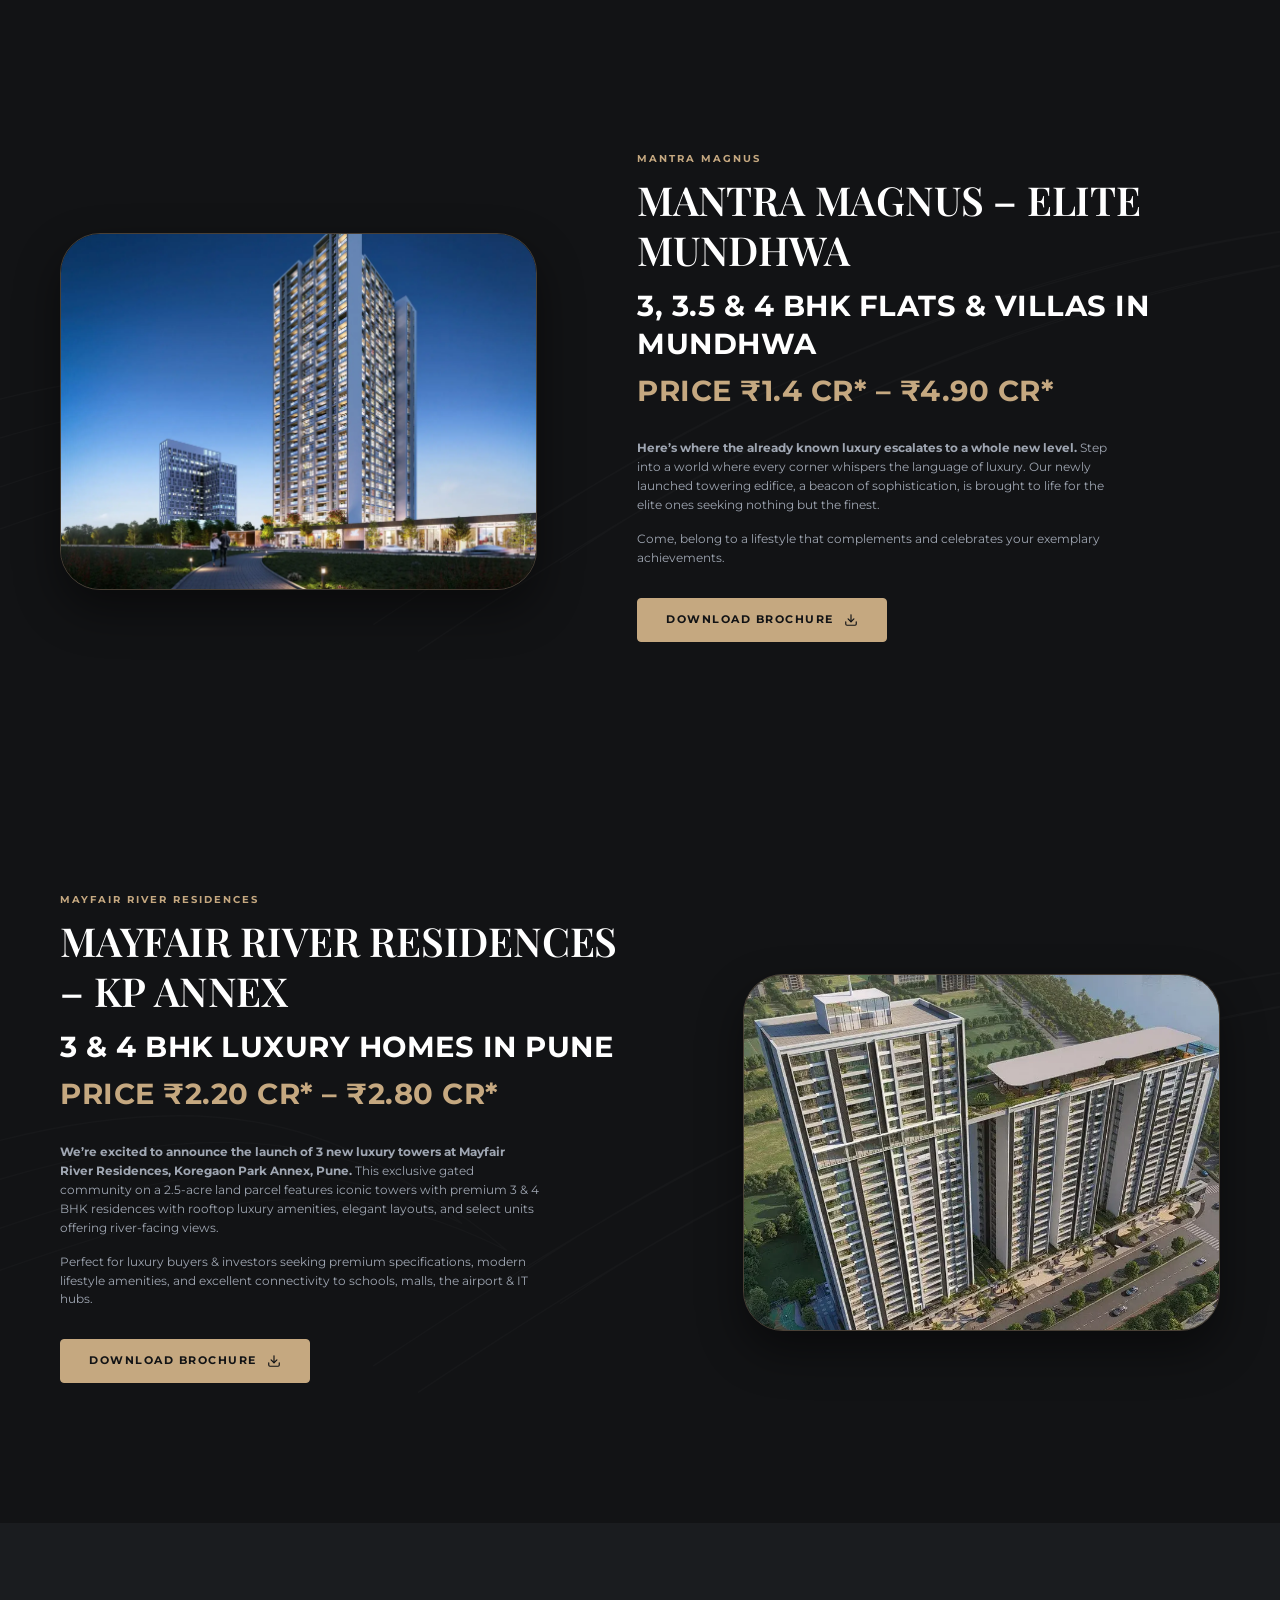
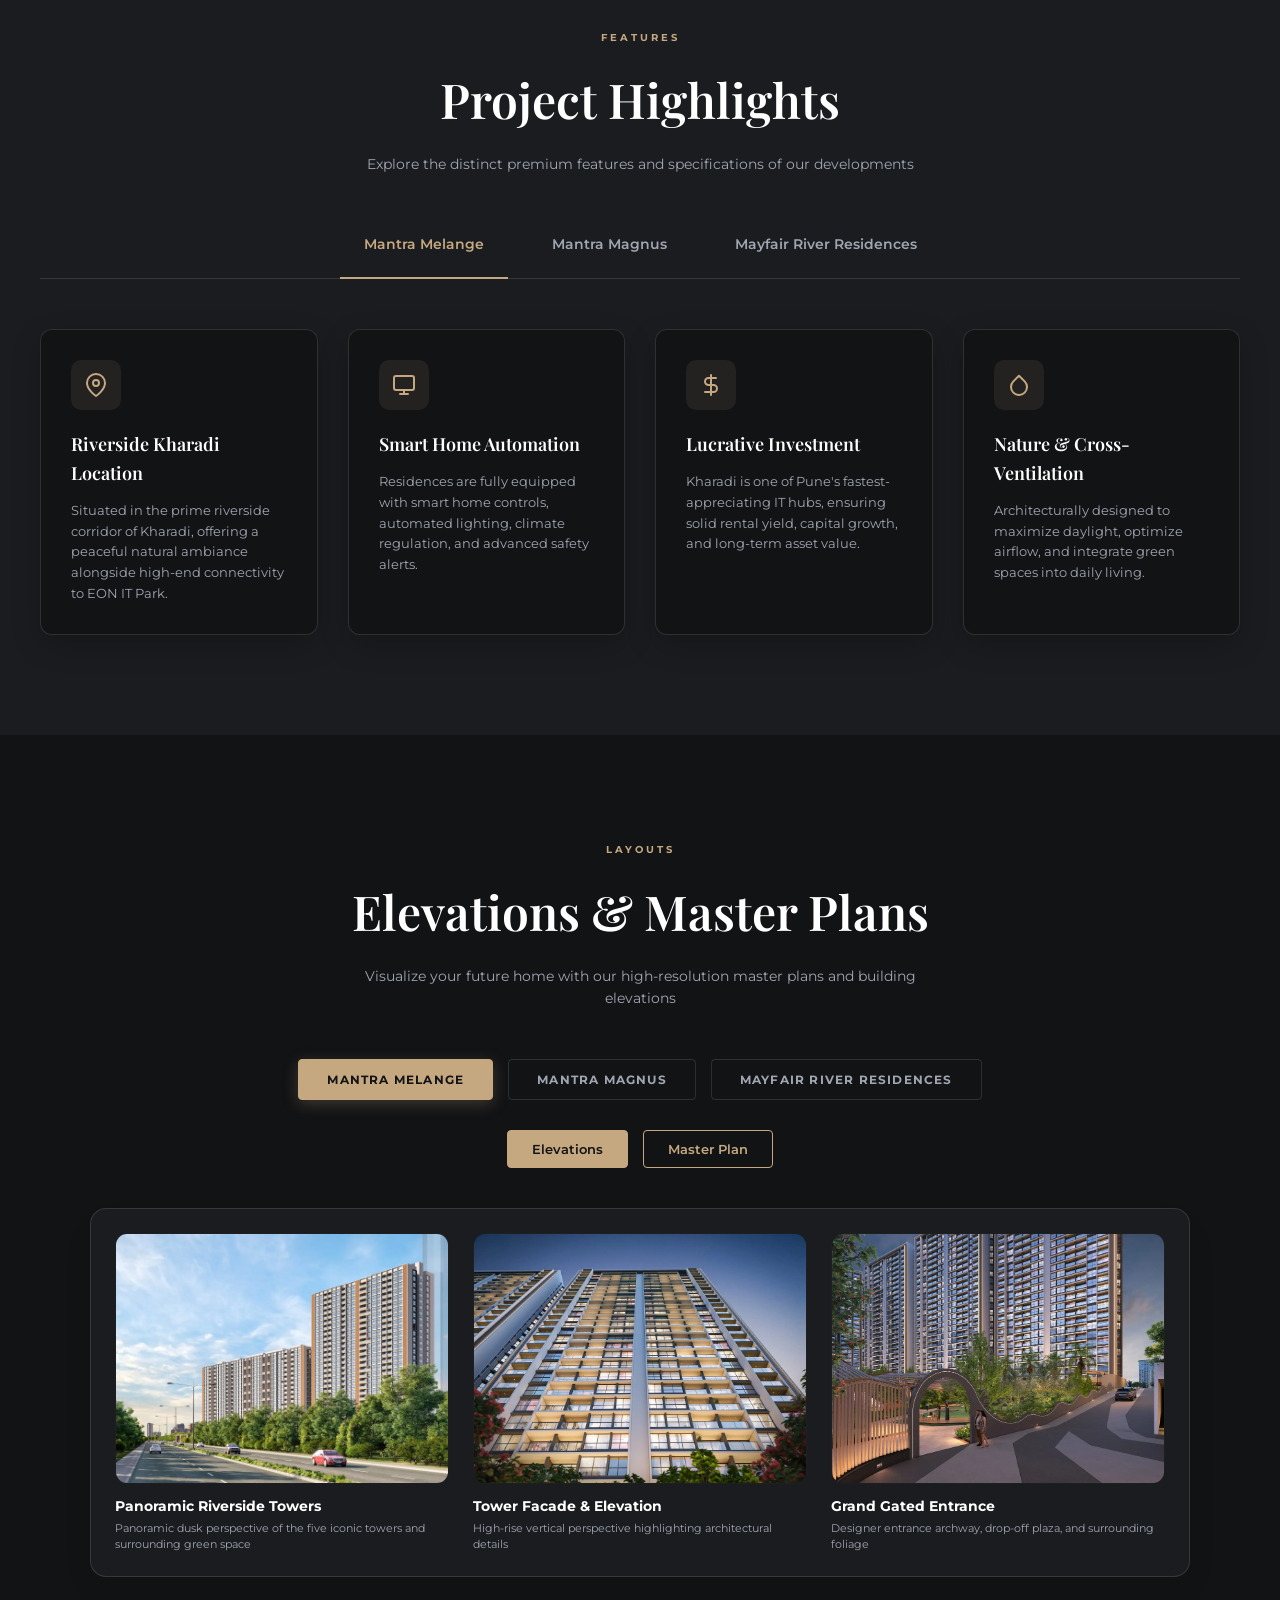
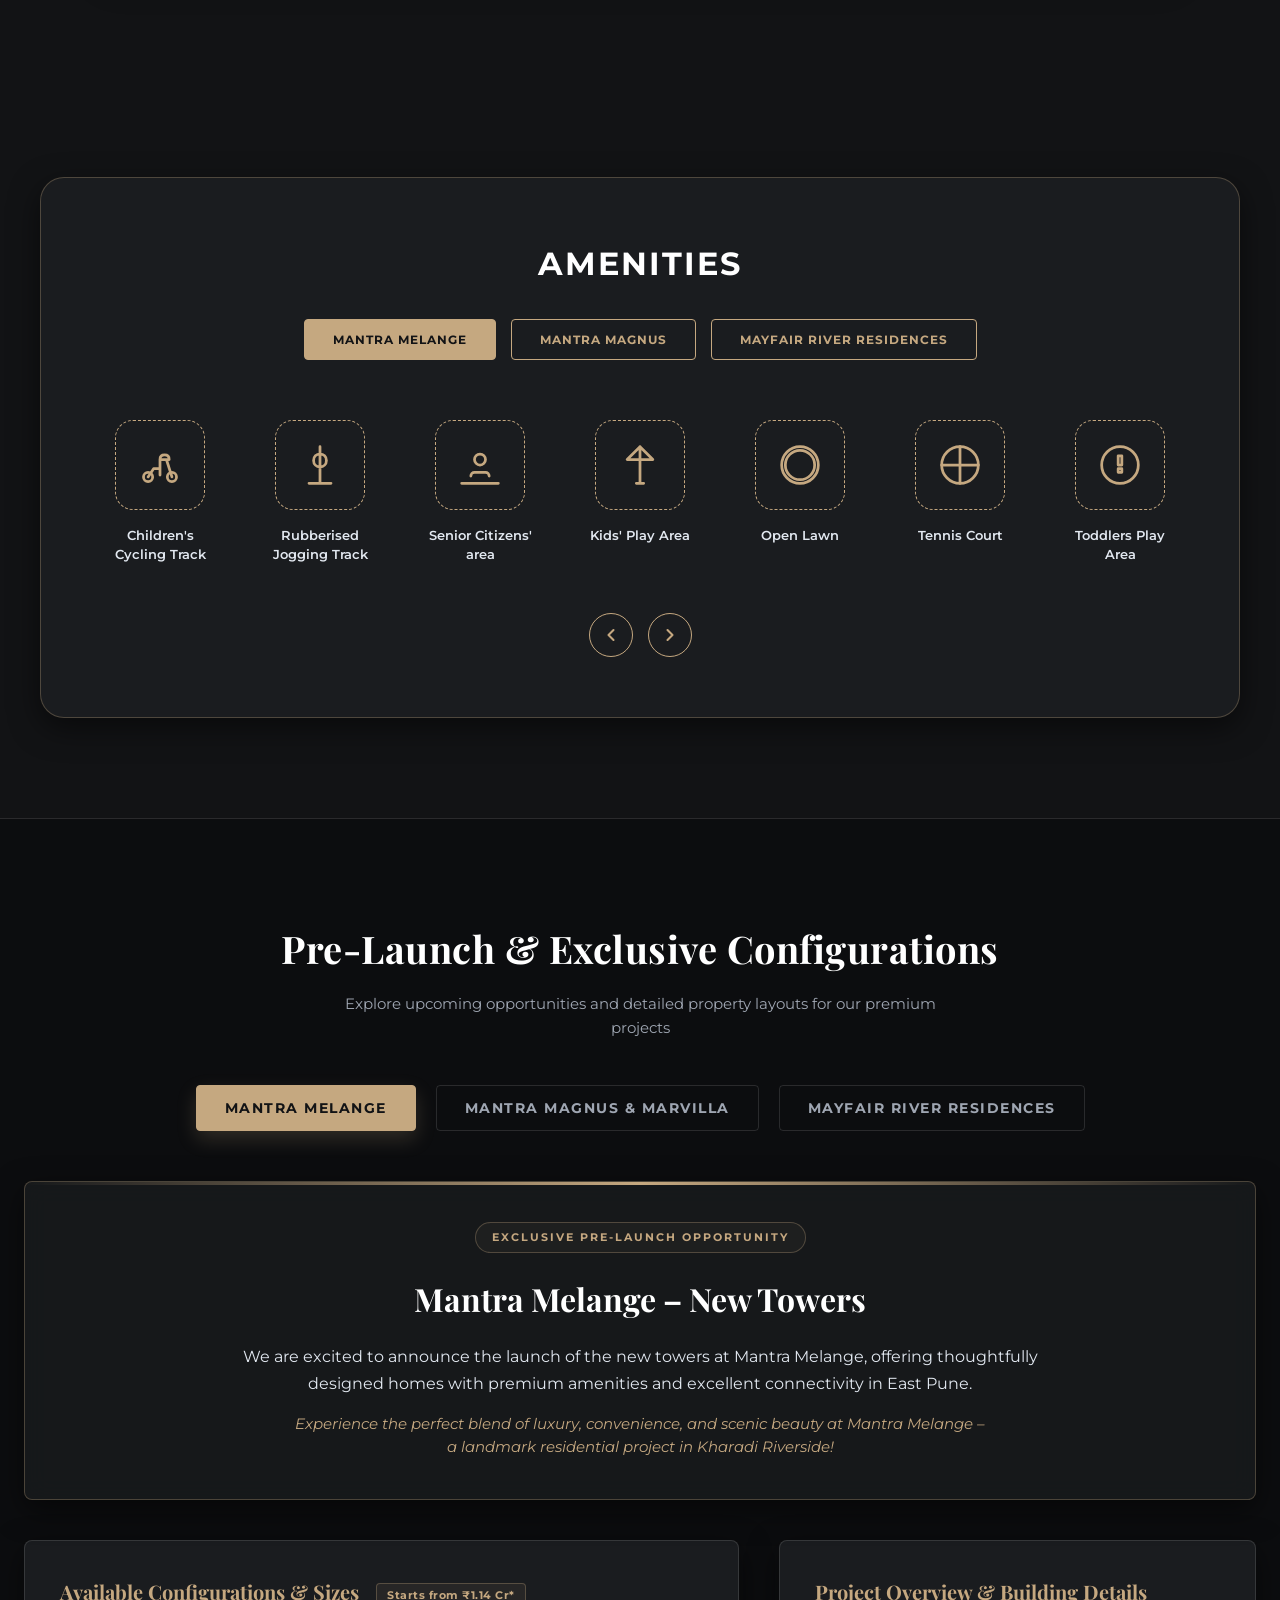
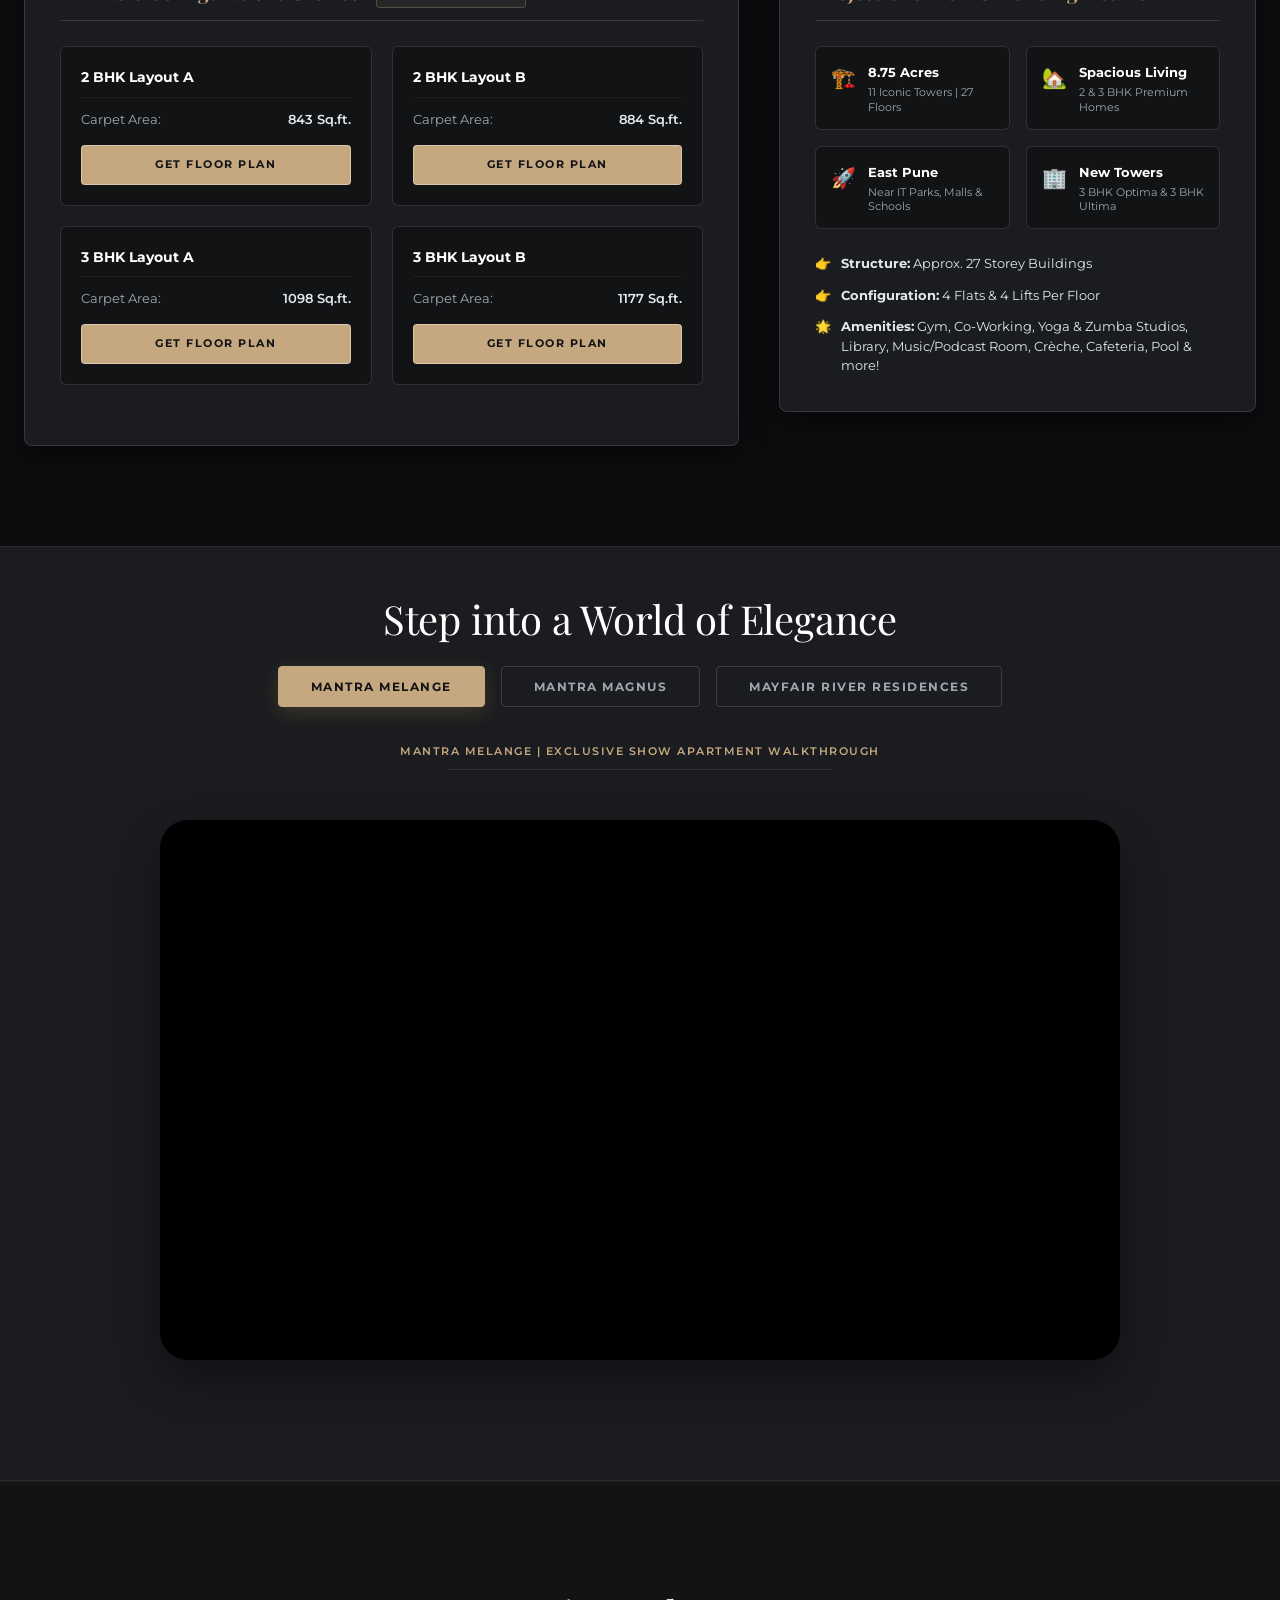
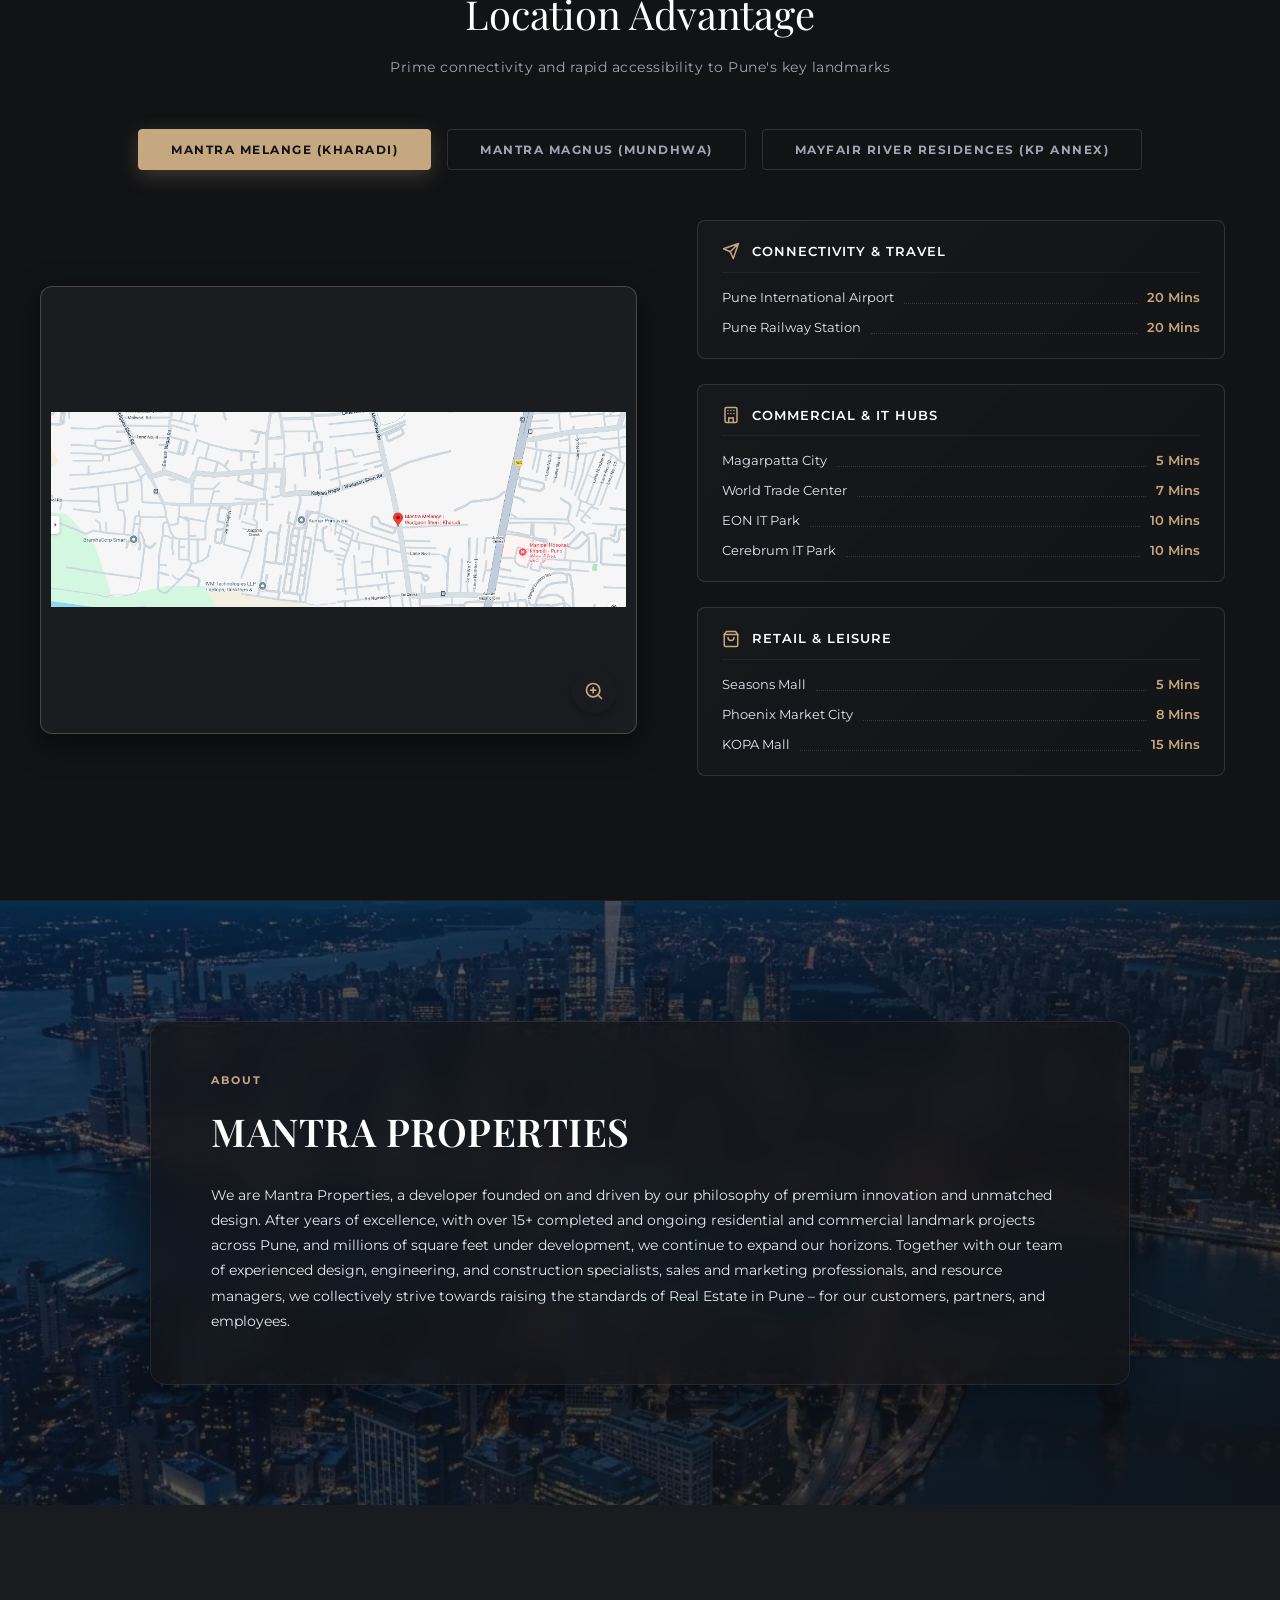
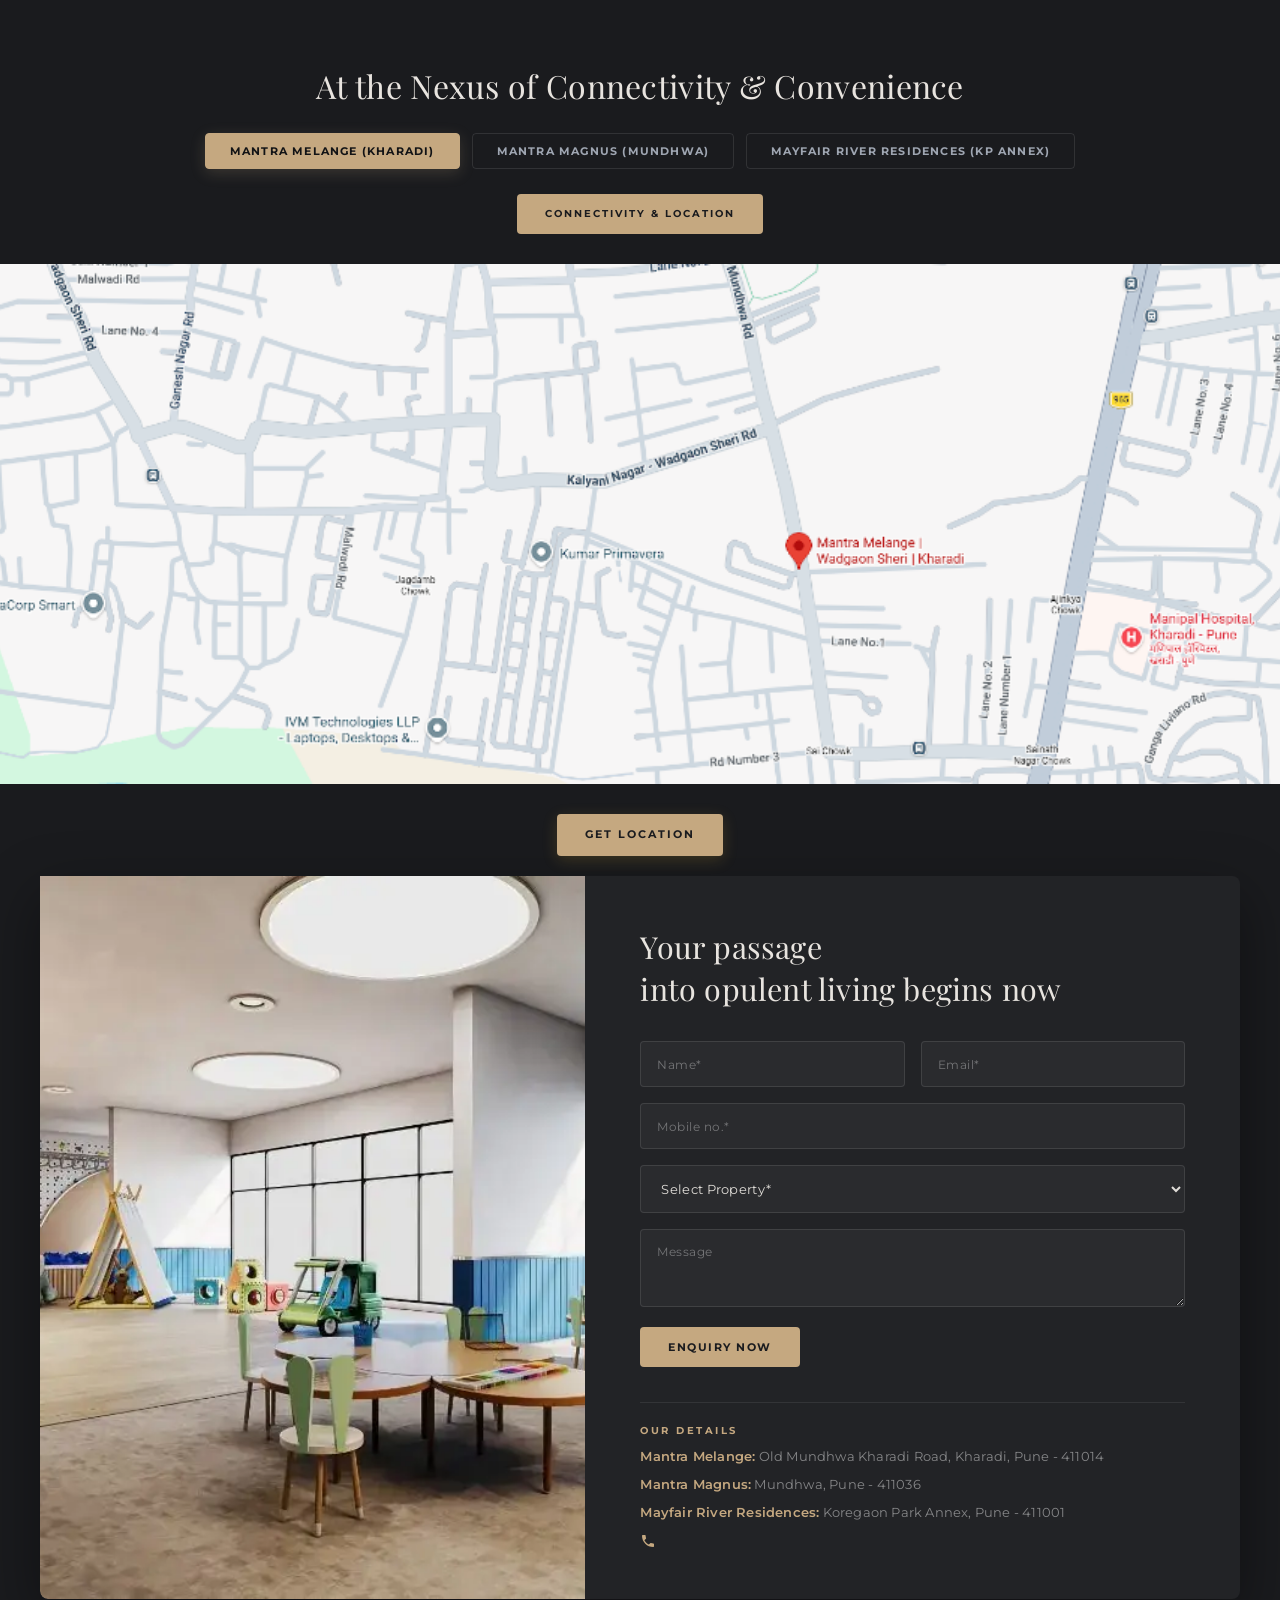
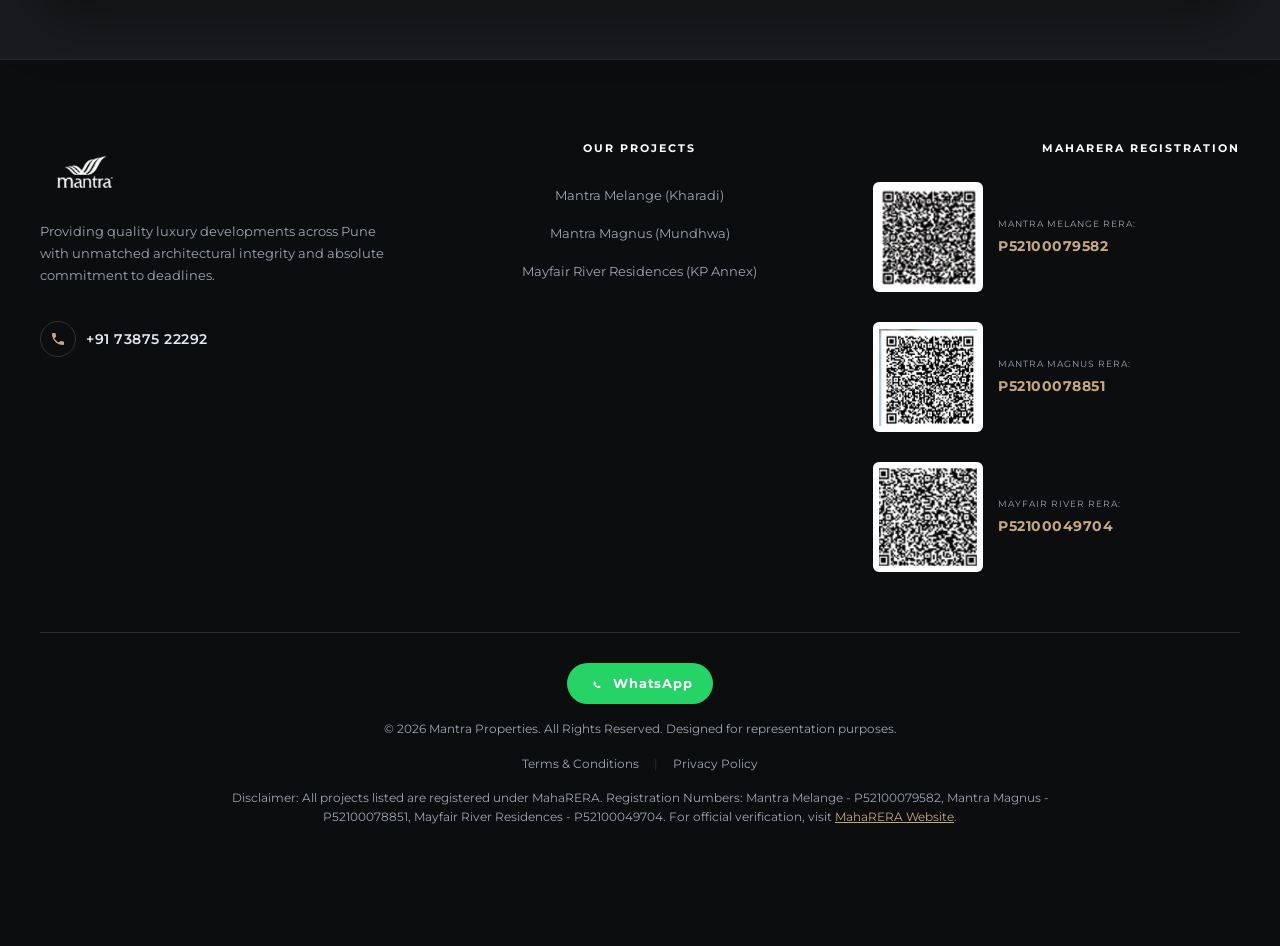
==== commit 29c1d317: "Integrate Mayfair project, optimize images to WebP, lazy load GTM/Tawk.to scripts, and refine mobile" ====
--- a/index.html
+++ b/index.html
@@ -2,11 +2,24 @@
 <html lang="en">
 <head>
   <!-- Google Tag Manager -->
-  <script>(function(w,d,s,l,i){w[l]=w[l]||[];w[l].push({'gtm.start':
-  new Date().getTime(),event:'gtm.js'});var f=d.getElementsByTagName(s)[0],
-  j=d.createElement(s),dl=l!='dataLayer'?'&l='+l:'';j.async=true;j.src=
-  'https://www.googletagmanager.com/gtm.js?id='+i+dl;f.parentNode.insertBefore(j,f);
-  })(window,document,'script','dataLayer','GTM-M36Z3D9C');</script>
+  <script>
+  (function(){
+    function loadGTM() {
+      if (window.gtmLoaded) return;
+      window.gtmLoaded = true;
+      (function(w,d,s,l,i){w[l]=w[l]||[];w[l].push({'gtm.start':
+      new Date().getTime(),event:'gtm.js'});var f=d.getElementsByTagName(s)[0],
+      j=d.createElement(s),dl=l!='dataLayer'?'&l='+l:'';j.async=true;j.src=
+      'https://www.googletagmanager.com/gtm.js?id='+i+dl;f.parentNode.insertBefore(j,f);
+      })(window,document,'script','dataLayer','GTM-M36Z3D9C');
+    }
+    var events = ['mouseover', 'keydown', 'touchmove', 'touchstart', 'scroll'];
+    events.forEach(function(e) {
+      window.addEventListener(e, loadGTM, {once: true, passive: true});
+    });
+    setTimeout(loadGTM, 3500);
+  })();
+  </script>
   <!-- End Google Tag Manager -->
   <meta charset="UTF-8">
   <meta name="viewport" content="width=device-width, initial-scale=1.0">
@@ -18,13 +31,11 @@
   <noscript><link rel="stylesheet" href="https://fonts.googleapis.com/css2?family=Montserrat:wght@400;500;600;700&family=Playfair+Display:ital,wght@0,400;0,600;0,700;1,400&display=swap"></noscript>
   <link rel="preload" as="image" href="assets/mantra_melange_mobile.webp" media="(max-width: 767px)" fetchpriority="high">
   <link rel="preload" as="image" href="assets/mantra_melange.webp" media="(min-width: 768px)" fetchpriority="high">
-  <link rel="preload" as="image" href="assets/Aerial_Cam_mobile.webp" media="(max-width: 767px)">
-  <link rel="preload" as="image" href="assets/Aerial_Cam.webp" media="(min-width: 768px)">
-  
+
   <meta name="description" content="Explore Mantra Properties' premium residential projects in Pune: Mantra Melange (Kharadi) and Mantra Magnus (Mundhwa). Discover smart luxury homes with modern amenities.">
   <link rel="icon" type="image/png" href="assets/favicon.png">
   <link rel="shortcut icon" href="assets/favicon.png">
-  <link rel="stylesheet" href="style.css?v=1.0.3">
+  <link rel="stylesheet" href="style.min.css?v=1.0.3">
 </head>
 <body>
   <!-- Google Tag Manager (noscript) -->
@@ -81,6 +92,15 @@
                   <p class="mega-card-subtitle">Mundhwa <span>•</span> Ongoing Project</p>
                 </a>
 
+                <!-- Card 3 -->
+                <a href="#" class="mega-card" data-filter="residential" data-hero-index="2">
+                  <div class="mega-card-img-wrapper">
+                    <img src="assets/mayfair_river.webp" alt="Mayfair River Residences" loading="lazy" decoding="async" width="280" height="180">
+                  </div>
+                  <h4 class="mega-card-title">Mayfair River Residences</h4>
+                  <p class="mega-card-subtitle">Koregaon Park Annex <span>•</span> New Launch</p>
+                </a>
+
 
               </div>
             </div>
@@ -134,6 +154,7 @@
         <div class="drawer-submenu">
           <a href="#" class="drawer-sublink" data-filter="residential" data-hero-index="0">Mantra Melange</a>
           <a href="#" class="drawer-sublink" data-filter="residential" data-hero-index="1">Mantra Magnus</a>
+          <a href="#" class="drawer-sublink" data-filter="residential" data-hero-index="2">Mayfair River Residences</a>
         </div>
       </li>
 
@@ -172,6 +193,17 @@
       data-scroll="#enquire"
       data-whatsapp="https://api.whatsapp.com/send/?phone=917387522292&text=Hello%2C+I+am+interested+in+Mantra+Properties.+Please+share+more+details.&type=phone_number&app_absent=0">
     </div>
+    <div class="hero-bg hero-bg-mayfair"
+      data-title="Mayfair River Residences"
+      data-brand-main="MAYFAIR"
+      data-brand-sub="KOREGAON PARK ANNEX"
+      data-details-top="3 &amp; 4 BHK Luxury Residences at Koregaon Park Annex"
+      data-details-title="Koregaon Park Annex, Pune • From ₹2.20 Cr*"
+      data-details-status="New Launch"
+      data-enquire="https://api.whatsapp.com/send/?phone=917387522292&text=Hello%2C+I+am+interested+in+Mayfair+River+Residences.+Please+share+more+details.&type=phone_number&app_absent=0"
+      data-scroll="#enquire"
+      data-whatsapp="https://api.whatsapp.com/send/?phone=917387522292&text=Hello%2C+I+am+interested+in+Mayfair+River+Residences.+Please+share+more+details.&type=phone_number&app_absent=0">
+    </div>
 
 
     <div class="hero-center-content">
@@ -192,6 +224,7 @@
               <span class="brand-sub" id="heroBrandSub">KHARADI RIVERSIDE</span>
             </div>
             <button class="hero-tab-btn" data-index="1" aria-label="Mantra Magnus"><span class="hide-mobile">Mantra </span>Magnus</button>
+            <button class="hero-tab-btn" data-index="2" aria-label="Mayfair River Residences"><span class="hide-mobile">Mayfair </span>River</button>
           </div>
           <div class="project-details">
             <p class="details-top" id="heroDetailsTop">2 &amp; 3 BHK Homes at Kharadi</p>
@@ -221,6 +254,7 @@
     <div class="hero-dots" id="heroDots">
       <span class="hero-dot active" data-index="0" role="button" aria-label="Go to slide 1"></span>
       <span class="hero-dot" data-index="1" role="button" aria-label="Go to slide 2"></span>
+      <span class="hero-dot" data-index="2" role="button" aria-label="Go to slide 3"></span>
     </div>
 
 
@@ -330,6 +364,57 @@
 
   </section>
 
+  <!-- Mayfair River Residences About Section -->
+  <section id="mayfair-about" class="about mayfair-about">
+    <!-- Full-Width Background Watermark Lines crossing behind the image -->
+    <div class="about-watermark" aria-hidden="true">
+      <svg viewBox="0 0 1440 600" fill="none" xmlns="http://www.w3.org/2000/svg">
+        <!-- Swooshes on the left -->
+        <path d="M-100 420 C180 320, 320 280, 520 380 C380 260, 220 220, -50 300" stroke="rgba(0,0,0,0.035)" stroke-width="1.5"/>
+        <path d="M-50 450 C230 350, 370 310, 570 410 C430 290, 270 250, 0 330" stroke="rgba(0,0,0,0.02)" stroke-width="1.5"/>
+        
+        <!-- Large Swooshes crossing behind the image -->
+        <path d="M420 540 C720 340, 1050 140, 1500 90 C1250 120, 900 220, 580 440" stroke="rgba(0,0,0,0.035)" stroke-width="1.5"/>
+        <path d="M470 570 C770 370, 1100 170, 1550 120 C1300 150, 950 250, 630 470" stroke="rgba(0,0,0,0.02)" stroke-width="1.5"/>
+      </svg>
+    </div>
+
+    <div class="about-container">
+      <div class="about-grid">
+        <!-- Content on Left -->
+        <div class="about-info">
+          <span class="section-tag-dark">MAYFAIR RIVER RESIDENCES</span>
+          <h2 class="section-title-dark">MAYFAIR RIVER RESIDENCES – KP ANNEX</h2>
+          <h3 class="section-subtitle-spec">3 &amp; 4 BHK LUXURY HOMES IN PUNE</h3>
+          <h4 class="section-price-spec">PRICE ₹2.20 CR* – ₹2.80 CR*</h4>
+          
+          <p class="about-text-dark"><strong>We’re excited to announce the launch of 3 new luxury towers at Mayfair River Residences, Koregaon Park Annex, Pune.</strong> This exclusive gated community on a 2.5-acre land parcel features iconic towers with premium 3 &amp; 4 BHK residences with rooftop luxury amenities, elegant layouts, and select units offering river-facing views.</p>
+          <p class="about-text-dark">Perfect for luxury buyers &amp; investors seeking premium specifications, modern lifestyle amenities, and excellent connectivity to schools, malls, the airport &amp; IT hubs.</p>
+          
+          <!-- Download Brochure Action -->
+          <div class="about-actions">
+            <a href="https://api.whatsapp.com/send/?phone=917387522292&text=Hello%2C+I+am+interested+in+Mayfair+River+Residences.+Please+share+more+details.&type=phone_number&app_absent=0" target="_blank" rel="noopener noreferrer" class="btn-about-action btn-gold">
+              <span>DOWNLOAD BROCHURE</span>
+              <svg class="icon-download" viewBox="0 0 24 24" fill="none" stroke="currentColor" stroke-width="2" stroke-linecap="round" stroke-linejoin="round">
+                <path d="M21 15v4a2 2 0 0 1-2 2H5a2 2 0 0 1-2-2v-4"></path>
+                <polyline points="7 10 12 15 17 10"></polyline>
+                <line x1="12" y1="15" x2="12" y2="3"></line>
+              </svg>
+            </a>
+          </div>
+        </div>
+
+        <!-- Image on Right -->
+        <div class="about-visuals">
+          <div class="lifestyle-img-wrapper">
+            <img src="assets/mayfair_about.webp" alt="Mayfair River Residences Facade" class="lifestyle-img" loading="lazy" decoding="async" width="580" height="400">
+          </div>
+        </div>
+      </div>
+    </div>
+
+  </section>
+
   <!-- Project Highlights Section -->
   <section id="project-highlights" class="highlights-section">
     <div class="highlights-container">
@@ -343,6 +428,7 @@
       <div class="highlights-tabs">
         <button class="highlight-tab-btn active" data-target="highlight-melange">Mantra Melange</button>
         <button class="highlight-tab-btn" data-target="highlight-magnus">Mantra Magnus</button>
+        <button class="highlight-tab-btn" data-target="highlight-mayfair">Mayfair River Residences</button>
       </div>
 
       <!-- Tab Content wrapper -->
@@ -448,6 +534,61 @@
           </div>
         </div>
 
+        <!-- Tab 3 Content: Mayfair River Residences -->
+        <div class="highlight-pane" id="highlight-mayfair">
+          <div class="highlight-grid">
+            
+            <!-- Card 1: Prime Location -->
+            <div class="highlight-card">
+              <div class="highlight-card-icon">
+                <svg viewBox="0 0 24 24" fill="none" stroke="currentColor" stroke-width="2" stroke-linecap="round" stroke-linejoin="round">
+                  <path d="M21 10c0 7-9 13-9 13s-9-6-9-13a9 9 0 0 1 18 0z"></path><circle cx="12" cy="10" r="3"></circle>
+                </svg>
+              </div>
+              <h3 class="highlight-card-title">Koregaon Park Annex Location</h3>
+              <p class="highlight-card-text">Prime location near Koregaon Park & Kalyani Nagar, offering excellent connectivity to schools, malls, the airport, and prominent IT hubs.</p>
+            </div>
+            
+            <!-- Card 2: Exclusive Gated Community -->
+            <div class="highlight-card">
+              <div class="highlight-card-icon">
+                <svg viewBox="0 0 24 24" fill="none" stroke="currentColor" stroke-width="2" stroke-linecap="round" stroke-linejoin="round">
+                  <rect x="3" y="3" width="18" height="18" rx="2" ry="2"></rect>
+                  <line x1="9" y1="3" x2="9" y2="21"></line>
+                  <line x1="15" y1="3" x2="15" y2="21"></line>
+                  <line x1="3" y1="9" x2="21" y2="9"></line>
+                  <line x1="3" y1="15" x2="21" y2="15"></line>
+                </svg>
+              </div>
+              <h3 class="highlight-card-title">2.5-Acre Gated Community</h3>
+              <p class="highlight-card-text">3 Iconic Towers featuring premium 3 & 4 BHK residences with elegant layouts, rooftop luxury amenities, and river-facing views for select units.</p>
+            </div>
+
+            <!-- Card 3: High-end Specifications -->
+            <div class="highlight-card">
+              <div class="highlight-card-icon">
+                <svg viewBox="0 0 24 24" fill="none" stroke="currentColor" stroke-width="2" stroke-linecap="round" stroke-linejoin="round">
+                  <path d="M12 2.69l5.66 5.66a8 8 0 1 1-11.31 0z"></path>
+                </svg>
+              </div>
+              <h3 class="highlight-card-title">High-End Specifications</h3>
+              <p class="highlight-card-text">Built to elite architectural standards, featuring premium specifications, modern layout optimizations, and gorgeous river views.</p>
+            </div>
+
+            <!-- Card 4: Limited Inventory -->
+            <div class="highlight-card">
+              <div class="highlight-card-icon">
+                <svg viewBox="0 0 24 24" fill="none" stroke="currentColor" stroke-width="2" stroke-linecap="round" stroke-linejoin="round">
+                  <path d="M12 2v20M17 5H9.5a3.5 3.5 0 0 0 0 7h5a3.5 3.5 0 0 1 0 7H6"></path>
+                </svg>
+              </div>
+              <h3 class="highlight-card-title">Perfect for Investors</h3>
+              <p class="highlight-card-text">A rare launch with highly limited inventory, making it the perfect opportunity for both premium home buyers and luxury real estate investors.</p>
+            </div>
+            
+          </div>
+        </div>
+
       </div>
     </div>
   </section>
@@ -467,6 +608,7 @@
       <div class="plans-level1-tabs">
         <button class="level1-tab-btn active" data-target="plan-melange">Mantra Melange</button>
         <button class="level1-tab-btn" data-target="plan-magnus">Mantra Magnus</button>
+        <button class="level1-tab-btn" data-target="plan-mayfair">Mayfair River Residences</button>
       </div>
 
       <!-- Plans Content Wrapper -->
@@ -636,6 +778,88 @@
           </div>
         </div>
 
+        <!-- Mayfair Content Pane -->
+        <div class="plans-pane" id="plan-mayfair">
+          <!-- Level 2 Tabs (Sub-tabs for Mayfair) -->
+          <div class="plans-level2-tabs">
+            <button class="level2-tab-btn active" data-target="mayfair-elevation">Elevations</button>
+            <button class="level2-tab-btn" data-target="mayfair-master">Master Plan</button>
+          </div>
+
+          <!-- Sub-tab Content Panes for Mayfair -->
+          <div class="sub-plans-wrapper">
+            
+            <!-- Mayfair Elevation Pane -->
+            <div class="sub-plans-pane active" id="mayfair-elevation">
+              <div class="plan-display-card" style="max-width: 1100px;">
+                <div class="elevation-grid-container">
+                  
+                  <div class="elevation-grid-item">
+                    <div class="plan-img-wrapper">
+                      <img src="assets/mayfair_river.webp" alt="Panoramic Riverside Towers &amp; Landscape" decoding="async" width="340" height="191">
+                    </div>
+                    <div class="elevation-item-caption">
+                      <h4>Luxury Riverfront Towers</h4>
+                      <p>Sophisticated 3 iconic towers next to a beautiful riverfront, featuring modern aesthetics</p>
+                    </div>
+                  </div>
+                  
+                  <div class="elevation-grid-item">
+                    <div class="plan-img-wrapper">
+                      <img src="assets/mayfair_river.webp" alt="Tower Facade &amp; Elevation" decoding="async" width="340" height="453">
+                    </div>
+                    <div class="elevation-item-caption">
+                      <h4>Elegant Glass Facade</h4>
+                      <p>Close-up view highlighting the premium specifications and glass balcony layouts</p>
+                    </div>
+                  </div>
+                  
+                  <div class="elevation-grid-item">
+                    <div class="plan-img-wrapper">
+                      <img src="assets/mayfair_river.webp" alt="Grand Entry Gated Archway" decoding="async" width="340" height="191">
+                    </div>
+                    <div class="elevation-item-caption">
+                      <h4>Grand Gated Drop-off</h4>
+                      <p>Panoramic dusk view of the premium entrance drop-off zone and pathways</p>
+                    </div>
+                  </div>
+                  
+                </div>
+              </div>
+            </div>
+
+            <!-- Mayfair Master Plan Pane -->
+            <div class="sub-plans-pane" id="mayfair-master">
+              <div class="plan-display-card">
+                <div class="plan-img-wrapper">
+                  <img src="assets/mayfair_master_plan.webp" alt="Mayfair River Residences Master Plan Layout" decoding="async" width="660" height="750">
+                </div>
+                <div class="plan-legend-panel">
+                  <h4 class="legend-header">AMENITIES &amp; KEY LOCATIONS:</h4>
+                  <div class="legend-grid">
+                    <div class="legend-col">
+                      <span>01. Rooftop Infinity Pool</span>
+                      <span>02. Sky Lounge Cafe</span>
+                      <span>03. Roof Observation Deck</span>
+                    </div>
+                    <div class="legend-col">
+                      <span>04. Kids Play Park</span>
+                      <span>05. Modern Gymnasium</span>
+                      <span>06. Landscaped Pathways</span>
+                    </div>
+                    <div class="legend-col">
+                      <span>07. Gated Security Cabins</span>
+                      <span>08. Zen Meditation Area</span>
+                      <span>09. Tower Canopy Drop-off</span>
+                    </div>
+                  </div>
+                </div>
+              </div>
+            </div>
+
+          </div>
+        </div>
+
       </div>
 
     </div>
@@ -650,6 +874,7 @@
       <div class="amenities-property-tabs">
         <button class="amenities-tab-btn active" data-target="amenities-melange">Mantra Melange</button>
         <button class="amenities-tab-btn" data-target="amenities-magnus">Mantra Magnus</button>
+        <button class="amenities-tab-btn" data-target="amenities-mayfair">Mayfair River Residences</button>
       </div>
 
       <!-- Tab Contents -->
@@ -833,6 +1058,93 @@
           </div>
         </div>
 
+        <!-- Mayfair River Residences Pane -->
+        <div class="amenities-pane" id="amenities-mayfair">
+          <div class="amenities-slider-outer">
+            <div class="amenities-slider-inner" id="slider-mayfair-amenities">
+              
+              <!-- Amenity 1: Rooftop Infinity Pool -->
+              <div class="amenity-slide-item">
+                <div class="amenity-icon-box">
+                  <svg viewBox="0 0 24 24" fill="none" stroke="currentColor" stroke-width="1.5" stroke-linecap="round" stroke-linejoin="round">
+                    <path d="M2 12s3-3 10-3 10 3 10 3-3 3-10 3-10-3-10-3z"></path>
+                    <circle cx="12" cy="12" r="3"></circle>
+                  </svg>
+                </div>
+                <span class="amenity-item-label">Rooftop Infinity Pool</span>
+              </div>
+
+              <!-- Amenity 2: Rooftop Lounge & Cafe -->
+              <div class="amenity-slide-item">
+                <div class="amenity-icon-box">
+                  <svg viewBox="0 0 24 24" fill="none" stroke="currentColor" stroke-width="1.5" stroke-linecap="round" stroke-linejoin="round">
+                    <path d="M12 2v20M17 5H9.5a3.5 3.5 0 0 0 0 7h5a3.5 3.5 0 0 1 0 7H6"></path>
+                  </svg>
+                </div>
+                <span class="amenity-item-label">Rooftop Lounge &amp; Cafe</span>
+              </div>
+
+              <!-- Amenity 3: Sky Deck & Observatory -->
+              <div class="amenity-slide-item">
+                <div class="amenity-icon-box">
+                  <svg viewBox="0 0 24 24" fill="none" stroke="currentColor" stroke-width="1.5" stroke-linecap="round" stroke-linejoin="round">
+                    <circle cx="12" cy="12" r="10"></circle>
+                    <path d="M12 2a15.3 15.3 0 0 1 4 7"></path>
+                  </svg>
+                </div>
+                <span class="amenity-item-label">Sky Deck &amp; Observatory</span>
+              </div>
+
+              <!-- Amenity 4: Kids Play Area -->
+              <div class="amenity-slide-item">
+                <div class="amenity-icon-box">
+                  <svg viewBox="0 0 24 24" fill="none" stroke="currentColor" stroke-width="1.5" stroke-linecap="round" stroke-linejoin="round">
+                    <path d="M10 22h4M12 2v20M12 2L5 9h14L12 2z"></path>
+                  </svg>
+                </div>
+                <span class="amenity-item-label">Kids' Play Zone</span>
+              </div>
+
+              <!-- Amenity 5: Modern Gymnasium -->
+              <div class="amenity-slide-item">
+                <div class="amenity-icon-box">
+                  <svg viewBox="0 0 24 24" fill="none" stroke="currentColor" stroke-width="1.5" stroke-linecap="round" stroke-linejoin="round">
+                    <rect x="3" y="11" width="18" height="2" rx="1"></rect>
+                    <rect x="7" y="5" width="2" height="14" rx="1"></rect>
+                    <rect x="15" y="5" width="2" height="14" rx="1"></rect>
+                  </svg>
+                </div>
+                <span class="amenity-item-label">Modern Gymnasium</span>
+              </div>
+
+              <!-- Amenity 6: Rooftop Zen Gardens -->
+              <div class="amenity-slide-item">
+                <div class="amenity-icon-box">
+                  <svg viewBox="0 0 24 24" fill="none" stroke="currentColor" stroke-width="1.5" stroke-linecap="round" stroke-linejoin="round">
+                    <path d="M12 2a15.3 15.3 0 0 1 4 7c0 4.5-4 8-4 8s-4-3.5-4-8a15.3 15.3 0 0 1 4-7z"></path>
+                  </svg>
+                </div>
+                <span class="amenity-item-label">Rooftop Zen Gardens</span>
+              </div>
+
+            </div>
+          </div>
+          
+          <!-- Slider Navigation Arrows -->
+          <div class="amenities-arrows-container">
+            <button class="amenity-arrow-btn prev" id="btn-mayfair-amenities-prev" aria-label="Previous Amenities">
+              <svg viewBox="0 0 24 24" fill="none" stroke="currentColor" stroke-width="2" stroke-linecap="round" stroke-linejoin="round">
+                <polyline points="15 18 9 12 15 6"></polyline>
+              </svg>
+            </button>
+            <button class="amenity-arrow-btn next" id="btn-mayfair-amenities-next" aria-label="Next Amenities">
+              <svg viewBox="0 0 24 24" fill="none" stroke="currentColor" stroke-width="2" stroke-linecap="round" stroke-linejoin="round">
+                <polyline points="9 18 15 12 9 6"></polyline>
+              </svg>
+            </button>
+          </div>
+        </div>
+
       </div>
 
     </div>
@@ -848,6 +1160,7 @@
       <div class="prelaunch-property-tabs">
         <button class="prelaunch-tab-btn active" data-target="prelaunch-melange">Mantra Melange</button>
         <button class="prelaunch-tab-btn" data-target="prelaunch-magnus">Mantra Magnus &amp; Marvilla</button>
+        <button class="prelaunch-tab-btn" data-target="prelaunch-mayfair">Mayfair River Residences</button>
       </div>
 
       <!-- Tab Contents -->
@@ -1149,6 +1462,144 @@
           
         </div>
 
+        <!-- Mayfair River Residences Content -->
+        <div class="prelaunch-pane" id="prelaunch-mayfair">
+          <div class="prelaunch-intro-card">
+            <div class="prelaunch-badge">NEW LAUNCH TOWERS</div>
+            <h3>Mayfair River Residences – Koregaon Park Annex</h3>
+            <p class="prelaunch-intro-desc">Experience luxury riverside living with 3 iconic towers featuring premium 3 &amp; 4 BHK residences and exclusive rooftop amenities.</p>
+            
+            <div class="prelaunch-specs-row">
+              <div class="spec-mini-card">
+                <span class="emoji-icon">📍</span>
+                <div class="spec-info">
+                  <h5>Koregaon Park Annex</h5>
+                  <p>Near Koregaon Park &amp; Kalyani Nagar</p>
+                </div>
+              </div>
+              <div class="spec-mini-card">
+                <span class="emoji-icon">🏞️</span>
+                <div class="spec-info">
+                  <h5>River Views</h5>
+                  <p>Select units with spectacular decks</p>
+                </div>
+              </div>
+              <div class="spec-mini-card">
+                <span class="emoji-icon">🏢</span>
+                <div class="spec-info">
+                  <h5>3 Towers</h5>
+                  <p>3 &amp; 4 BHK Luxury Residences</p>
+                </div>
+              </div>
+            </div>
+
+            <div class="building-detail-list" style="margin-bottom: 25px;">
+              <div class="building-detail-item">
+                <span class="bullet-gold">👉</span>
+                <div class="detail-txt">
+                  <strong>Community:</strong> Exclusive gated community on a 2.5-acre land parcel
+                </div>
+              </div>
+              <div class="building-detail-item">
+                <span class="bullet-gold">👉</span>
+                <div class="detail-txt">
+                  <strong>Tower Features:</strong> Rooftop luxury amenities, elegant layouts, high-end specifications
+                </div>
+              </div>
+              <div class="building-detail-item">
+                <span class="bullet-gold">🌟</span>
+                <div class="detail-txt">
+                  <strong>Pricing:</strong> Starts from ₹2.20 Cr*
+                </div>
+              </div>
+            </div>
+          </div>
+
+          <div class="apartment-card-list" style="margin-top: 25px;">
+            
+            <!-- 3 BHK -->
+            <div class="apartment-spec-card">
+              <div class="apartment-header">
+                <h4>3 BHK Residences</h4>
+                <a href="https://api.whatsapp.com/send/?phone=917387522292&text=Hello%2C+I+am+interested+in+Mayfair+River+Residences.+Please+share+more+details.&type=phone_number&app_absent=0" target="_blank" rel="noopener noreferrer" class="btn-enquire" style="display: inline-flex; align-items: center; justify-content: center; gap: 6px; padding: 8px 16px; font-size: 11px; letter-spacing: 1.5px; border-radius: 4px; background-color: var(--accent-gold); color: var(--bg-primary); font-weight: 700; transition: var(--transition-fast); height: auto;">
+                  <span>GET FLOOR PLAN</span>
+                </a>
+              </div>
+              <div class="apartment-body">
+                <div class="spec-row">
+                  <span>Carpet Area:</span>
+                  <strong>1391 sq.ft</strong>
+                </div>
+                <div class="spec-row">
+                  <span>Price:</span>
+                  <strong>₹2.20 Cr+*</strong>
+                </div>
+              </div>
+            </div>
+
+            <!-- 3 BHK Ultima -->
+            <div class="apartment-spec-card">
+              <div class="apartment-header">
+                <h4>3 BHK Ultima</h4>
+                <a href="https://api.whatsapp.com/send/?phone=917387522292&text=Hello%2C+I+am+interested+in+Mayfair+River+Residences.+Please+share+more+details.&type=phone_number&app_absent=0" target="_blank" rel="noopener noreferrer" class="btn-enquire" style="display: inline-flex; align-items: center; justify-content: center; gap: 6px; padding: 8px 16px; font-size: 11px; letter-spacing: 1.5px; border-radius: 4px; background-color: var(--accent-gold); color: var(--bg-primary); font-weight: 700; transition: var(--transition-fast); height: auto;">
+                  <span>GET FLOOR PLAN</span>
+                </a>
+              </div>
+              <div class="apartment-body">
+                <div class="spec-row">
+                  <span>Carpet Area:</span>
+                  <strong>1504 sq.ft</strong>
+                </div>
+                <div class="spec-row">
+                  <span>Price:</span>
+                  <strong>₹2.40 Cr+*</strong>
+                </div>
+              </div>
+            </div>
+
+            <!-- 4 BHK -->
+            <div class="apartment-spec-card">
+              <div class="apartment-header">
+                <h4>4 BHK Residences</h4>
+                <a href="https://api.whatsapp.com/send/?phone=917387522292&text=Hello%2C+I+am+interested+in+Mayfair+River+Residences.+Please+share+more+details.&type=phone_number&app_absent=0" target="_blank" rel="noopener noreferrer" class="btn-enquire" style="display: inline-flex; align-items: center; justify-content: center; gap: 6px; padding: 8px 16px; font-size: 11px; letter-spacing: 1.5px; border-radius: 4px; background-color: var(--accent-gold); color: var(--bg-primary); font-weight: 700; transition: var(--transition-fast); height: auto;">
+                  <span>GET FLOOR PLAN</span>
+                </a>
+              </div>
+              <div class="apartment-body">
+                <div class="spec-row">
+                  <span>Carpet Area:</span>
+                  <strong>1628 sq.ft</strong>
+                </div>
+                <div class="spec-row">
+                  <span>Price:</span>
+                  <strong>₹2.60 Cr+*</strong>
+                </div>
+              </div>
+            </div>
+
+            <!-- 4 BHK Ultima -->
+            <div class="apartment-spec-card">
+              <div class="apartment-header">
+                <h4>4 BHK Ultima</h4>
+                <a href="https://api.whatsapp.com/send/?phone=917387522292&text=Hello%2C+I+am+interested+in+Mayfair+River+Residences.+Please+share+more+details.&type=phone_number&app_absent=0" target="_blank" rel="noopener noreferrer" class="btn-enquire" style="display: inline-flex; align-items: center; justify-content: center; gap: 6px; padding: 8px 16px; font-size: 11px; letter-spacing: 1.5px; border-radius: 4px; background-color: var(--accent-gold); color: var(--bg-primary); font-weight: 700; transition: var(--transition-fast); height: auto;">
+                  <span>GET FLOOR PLAN</span>
+                </a>
+              </div>
+              <div class="apartment-body">
+                <div class="spec-row">
+                  <span>Carpet Area:</span>
+                  <strong>1747 sq.ft</strong>
+                </div>
+                <div class="spec-row">
+                  <span>Price:</span>
+                  <strong>₹2.80 Cr+*</strong>
+                </div>
+              </div>
+            </div>
+
+          </div>
+        </div>
+
       </div>
 
     </div>
@@ -1163,6 +1614,7 @@
       <div class="video-tabs">
         <button class="video-tab-btn active" data-target="video-melange">Mantra Melange</button>
         <button class="video-tab-btn" data-target="video-magnus">Mantra Magnus</button>
+        <button class="video-tab-btn" data-target="video-mayfair">Mayfair River Residences</button>
       </div>
 
       <!-- Video Tab Contents -->
@@ -1186,6 +1638,16 @@
             <iframe src="https://www.youtube.com/embed/9181oyDKveM" title="Mantra Magnus - Mundhwa, Pune | Exclusive Project Tour" frameborder="0" allow="accelerometer; autoplay; clipboard-write; encrypted-media; gyroscope; picture-in-picture; web-share" allowfullscreen loading="lazy"></iframe>
           </div>
         </div>
+
+        <!-- Mayfair Video Pane -->
+        <div class="video-pane" id="video-mayfair">
+          <div class="video-tagline-wrapper">
+            <span class="video-tagline">Mayfair River Residences | Premium Luxury Walkthrough</span>
+          </div>
+          <div class="video-wrapper">
+            <iframe src="https://www.youtube.com/embed/HIvC20qN24Q" title="Mayfair River Residences - KP Annex, Pune | Project Walkthrough" frameborder="0" allow="accelerometer; autoplay; clipboard-write; encrypted-media; gyroscope; picture-in-picture; web-share" allowfullscreen loading="lazy"></iframe>
+          </div>
+        </div>
       </div>
 
     </div>
@@ -1201,6 +1663,7 @@
       <div class="location-property-tabs">
         <button class="location-tab-btn active" data-target="location-melange">Mantra Melange (Kharadi)</button>
         <button class="location-tab-btn" data-target="location-magnus">Mantra Magnus (Mundhwa)</button>
+        <button class="location-tab-btn" data-target="location-mayfair">Mayfair River Residences (KP Annex)</button>
       </div>
 
       <!-- Tab Contents -->
@@ -1607,6 +2070,148 @@
             </div>
           </div>
         </div>
+
+        <!-- Mayfair Content Pane -->
+        <div class="location-pane" id="location-mayfair">
+          <div class="location-visual-wrapper">
+            <img src="assets/mayfair_map.webp" alt="Mayfair River Residences Location Advantage" decoding="async" width="600" height="450">
+            <button class="location-visual-zoom" aria-label="Zoom Map">
+              <svg viewBox="0 0 24 24" width="20" height="20" fill="none" stroke="currentColor" stroke-width="2" stroke-linecap="round" stroke-linejoin="round">
+                <circle cx="11" cy="11" r="8"></circle>
+                <line x1="21" y1="21" x2="16.65" y2="16.65"></line>
+                <line x1="11" y1="8" x2="11" y2="14"></line>
+                <line x1="8" y1="11" x2="14" y2="11"></line>
+              </svg>
+            </button>
+          </div>
+          <div class="location-categories-container">
+            <!-- Travel/Localities -->
+            <div class="location-category-box">
+              <div class="location-category-header">
+                <svg class="category-icon" viewBox="0 0 24 24" width="18" height="18" fill="none" stroke="var(--accent-gold)" stroke-width="2" stroke-linecap="round" stroke-linejoin="round">
+                  <path d="M22 2L11 13M22 2l-7 20-4-9-9-4 20-7z"></path>
+                </svg>
+                <h4>Connectivity &amp; Localities</h4>
+              </div>
+              <div class="location-category-list">
+                <div class="location-item">
+                  <span class="location-item-name">Koregaon Park &amp; Kalyani Nagar</span>
+                  <span class="location-item-dots"></span>
+                  <span class="location-item-time">2 Mins</span>
+                </div>
+                <div class="location-item">
+                  <span class="location-item-name">Viman Nagar</span>
+                  <span class="location-item-dots"></span>
+                  <span class="location-item-time">10 Mins</span>
+                </div>
+                <div class="location-item">
+                  <span class="location-item-name">Pune Railway Station</span>
+                  <span class="location-item-dots"></span>
+                  <span class="location-item-time">15 Mins</span>
+                </div>
+                <div class="location-item">
+                  <span class="location-item-name">Pune International Airport</span>
+                  <span class="location-item-dots"></span>
+                  <span class="location-item-time">15 Mins</span>
+                </div>
+              </div>
+            </div>
+
+            <!-- Commercial/IT Hubs -->
+            <div class="location-category-box">
+              <div class="location-category-header">
+                <svg class="category-icon" viewBox="0 0 24 24" width="18" height="18" fill="none" stroke="var(--accent-gold)" stroke-width="2" stroke-linecap="round" stroke-linejoin="round">
+                  <rect x="4" y="2" width="16" height="20" rx="2" ry="2"></rect>
+                  <line x1="9" y1="22" x2="9" y2="16"></line>
+                  <line x1="15" y1="22" x2="15" y2="16"></line>
+                  <line x1="9" y1="16" x2="15" y2="16"></line>
+                  <path d="M8 6h.01M16 6h.01M8 10h.01M16 10h.01M12 6h.01M12 10h.01"></path>
+                </svg>
+                <h4>Commercial &amp; IT Hubs</h4>
+              </div>
+              <div class="location-category-list">
+                <div class="location-item">
+                  <span class="location-item-name">Cerebrum IT Park</span>
+                  <span class="location-item-dots"></span>
+                  <span class="location-item-time">5 Mins</span>
+                </div>
+                <div class="location-item">
+                  <span class="location-item-name">Eon IT Park</span>
+                  <span class="location-item-dots"></span>
+                  <span class="location-item-time">10 Mins</span>
+                </div>
+                <div class="location-item">
+                  <span class="location-item-name">World Trade Centre</span>
+                  <span class="location-item-dots"></span>
+                  <span class="location-item-time">10 Mins</span>
+                </div>
+                <div class="location-item">
+                  <span class="location-item-name">Business Bay</span>
+                  <span class="location-item-dots"></span>
+                  <span class="location-item-time">12 Mins</span>
+                </div>
+              </div>
+            </div>
+
+            <!-- Retail & Leisure -->
+            <div class="location-category-box">
+              <div class="location-category-header">
+                <svg class="category-icon" viewBox="0 0 24 24" width="18" height="18" fill="none" stroke="var(--accent-gold)" stroke-width="2" stroke-linecap="round" stroke-linejoin="round">
+                  <path d="M6 2L3 6v14a2 2 0 0 0 2 2h14a2 2 0 0 0 2-2V6l-3-4z"></path>
+                  <line x1="3" y1="6" x2="21" y2="6"></line>
+                  <path d="M16 10a4 4 0 0 1-8 0"></path>
+                </svg>
+                <h4>Retail &amp; Leisure</h4>
+              </div>
+              <div class="location-category-list">
+                <div class="location-item">
+                  <span class="location-item-name">Phoenix Marketcity</span>
+                  <span class="location-item-dots"></span>
+                  <span class="location-item-time">8 Mins</span>
+                </div>
+                <div class="location-item">
+                  <span class="location-item-name">KOPA Mall</span>
+                  <span class="location-item-dots"></span>
+                  <span class="location-item-time">10 Mins</span>
+                </div>
+                <div class="location-item">
+                  <span class="location-item-name">Seasons Mall &amp; Amanora</span>
+                  <span class="location-item-dots"></span>
+                  <span class="location-item-time">12 Mins</span>
+                </div>
+              </div>
+            </div>
+
+            <!-- Hospitality & Education -->
+            <div class="location-category-box">
+              <div class="location-category-header">
+                <svg class="category-icon" viewBox="0 0 24 24" width="18" height="18" fill="none" stroke="var(--accent-gold)" stroke-width="2" stroke-linecap="round" stroke-linejoin="round">
+                  <path d="M22 10v6M2 10l10-5 10 5-10 5z"></path>
+                  <path d="M6 12v5c0 2 2 3 6 3s6-1 6-3v-5"></path>
+                </svg>
+                <h4>Education &amp; Leisure</h4>
+              </div>
+              <div class="location-category-list">
+                <div class="location-item">
+                  <span class="location-item-name">The Westin Hotel</span>
+                  <span class="location-item-dots"></span>
+                  <span class="location-item-time">5 Mins</span>
+                </div>
+                <div class="location-item">
+                  <span class="location-item-name">The Bishop's School</span>
+                  <span class="location-item-dots"></span>
+                  <span class="location-item-time">8 Mins</span>
+                </div>
+                <div class="location-item">
+                  <span class="location-item-name">Columbia Hospital (Manipal)</span>
+                  <span class="location-item-dots"></span>
+                  <span class="location-item-time">8 Mins</span>
+                </div>
+              </div>
+            </div>
+
+          </div>
+        </div>
       </div>
     </div>
   </section>
@@ -1642,6 +2247,7 @@
       <div class="map-tabs">
         <button class="map-tab-btn active" data-target="map-melange" data-link="https://maps.google.com/?q=Mantra+Melange+Kharadi+Pune" data-whatsapp="https://api.whatsapp.com/send/?phone=917387522292&text=Hello%2C+I+am+interested+in+Mantra+Properties.+Please+share+more+details.&type=phone_number&app_absent=0">Mantra Melange (Kharadi)</button>
         <button class="map-tab-btn" data-target="map-magnus" data-link="https://maps.app.goo.gl/dzncMaeHF6cPa6Vh8" data-whatsapp="https://api.whatsapp.com/send/?phone=917387522292&text=Hello%2C+I+am+interested+in+Mantra+Properties.+Please+share+more+details.&type=phone_number&app_absent=0">Mantra Magnus (Mundhwa)</button>
+        <button class="map-tab-btn" data-target="map-mayfair" data-link="https://maps.google.com/?q=Mayfair+River+Residences+Koregaon+Park+Annex+Pune" data-whatsapp="https://api.whatsapp.com/send/?phone=917387522292&text=Hello%2C+I+am+interested+in+Mayfair+River+Residences.+Please+share+more+details.&type=phone_number&app_absent=0">Mayfair River Residences (KP Annex)</button>
       </div>
 
       <span class="btn-location-gold">CONNECTIVITY &amp; LOCATION</span>
@@ -1659,6 +2265,13 @@
       <div class="map-pane" id="map-magnus">
         <div class="location-map-wrapper">
           <img src="assets/magnus_map_new.png" alt="Mantra Magnus Location Map" style="width: 100%; height: 100%; object-fit: cover; display: block;" loading="lazy">
+        </div>
+      </div>
+
+      <!-- Mayfair Map Pane -->
+      <div class="map-pane" id="map-mayfair">
+        <div class="location-map-wrapper">
+          <img src="assets/mayfair_map.webp" alt="Mayfair River Residences Location Map" style="width: 100%; height: 100%; object-fit: cover; display: block;" loading="lazy">
         </div>
       </div>
     </div>
@@ -1693,6 +2306,7 @@
             <option value="" disabled selected>Select Property*</option>
             <option value="melange">Mantra Melange – Kharadi</option>
             <option value="magnus">Mantra Magnus – Mundhwa</option>
+            <option value="mayfair">Mayfair River Residences – KP Annex</option>
             <option value="marvilla">Mantra Marvilla – Luxury Villa</option>
           </select>
           <textarea rows="3" placeholder="Message" aria-label="Message"></textarea>
@@ -1703,7 +2317,8 @@
         <div class="contact-overlap-address">
           <span class="address-label">OUR DETAILS</span>
           <p style="margin-bottom: 8px;"><strong style="color: var(--accent-gold); font-weight: 600;">Mantra Melange:</strong> Old Mundhwa Kharadi Road, Kharadi, Pune - 411014</p>
-          <p><strong style="color: var(--accent-gold); font-weight: 600;">Mantra Magnus:</strong> Mundhwa, Pune - 411036</p>
+          <p style="margin-bottom: 8px;"><strong style="color: var(--accent-gold); font-weight: 600;">Mantra Magnus:</strong> Mundhwa, Pune - 411036</p>
+          <p><strong style="color: var(--accent-gold); font-weight: 600;">Mayfair River Residences:</strong> Koregaon Park Annex, Pune - 411001</p>
           <div style="margin-top: 10px; display: flex; align-items: center; gap: 8px;">
             <a href="tel:7387522292" style="color: var(--accent-gold); display: flex; align-items: center;" aria-label="Call 7387522292">
               <svg viewBox="0 0 24 24" fill="currentColor" width="16" height="16"><path d="M6.6 10.8c1.4 2.8 3.8 5.1 6.6 6.6l2.2-2.2c.3-.3.7-.4 1-.2 1.1.4 2.3.6 3.6.6.6 0 1 .4 1 1V20c0 .6-.4 1-1 1C10.6 21 3 13.4 3 4c0-.6.4-1 1-1h3.5c.6 0 1 .4 1 1 0 1.3.2 2.5.6 3.6.1.3 0 .7-.2 1L6.6 10.8z"/></svg>
@@ -1739,6 +2354,7 @@
           <ul>
             <li><a href="#melange">Mantra Melange (Kharadi)</a></li>
             <li><a href="#magnus">Mantra Magnus (Mundhwa)</a></li>
+            <li><a href="#mayfair-about">Mayfair River Residences (KP Annex)</a></li>
           </ul>
         </div>
 
@@ -1759,6 +2375,14 @@
               <div class="rera-number-box">
                 <span class="rera-label">Mantra Magnus RERA:</span>
                 <strong class="rera-no">P52100078851</strong>
+              </div>
+            </div>
+            <!-- Mayfair River Residences RERA -->
+            <div class="rera-item">
+              <img src="assets/mayfair_rera_qr.png" alt="Mayfair River Residences MahaRERA QR Code" class="footer-rera-qr" loading="lazy" decoding="async" width="110" height="110">
+              <div class="rera-number-box">
+                <span class="rera-label">Mayfair River RERA:</span>
+                <strong class="rera-no">P52100049704</strong>
               </div>
             </div>
           </div>
@@ -1779,7 +2403,7 @@
           <span class="separator">|</span>
           <a href="#privacy">Privacy Policy</a>
         </div>
-        <p class="rera-disclaimer">Disclaimer: All projects listed are registered under MahaRERA. Registration Numbers: Mantra Melange - P52100079582, Mantra Magnus - P52100078851. For official verification, visit <a href="https://maharera.maharashtra.gov.in" target="_blank" rel="noopener noreferrer">MahaRERA Website</a>.</p>
+        <p class="rera-disclaimer">Disclaimer: All projects listed are registered under MahaRERA. Registration Numbers: Mantra Melange - P52100079582, Mantra Magnus - P52100078851, Mayfair River Residences - P52100049704. For official verification, visit <a href="https://maharera.maharashtra.gov.in" target="_blank" rel="noopener noreferrer">MahaRERA Website</a>.</p>
       </div>
     </div>
   </footer>
@@ -1862,6 +2486,10 @@
               <option value="magnus-3.5bhk">3.5 BHK Ultima – Mantra Magnus</option>
               <option value="magnus-4.5bhk">4.5 BHK Ultima – Mantra Magnus</option>
               <option value="magnus-garden">Magnus Garden Flats</option>
+              <option value="mayfair-3bhk">3 BHK – Mayfair River Residences</option>
+              <option value="mayfair-3.5bhk">3 BHK Ultima – Mayfair River Residences</option>
+              <option value="mayfair-4bhk">4 BHK – Mayfair River Residences</option>
+              <option value="mayfair-4.5bhk">4.5 BHK Ultima – Mayfair River Residences</option>
               <option value="marvilla">Mantra Marvilla (5 BHK Villa)</option>
             </select>
           </div>
@@ -1920,7 +2548,7 @@
     </div>
   </div>
 
-  <script src="script.js?v=1.0.1"></script>
+  <script src="script.min.js?v=1.0.1"></script>
   <!--Start of Tawk.to Script-->
   <script type="text/javascript">
   var Tawk_API=Tawk_API||{}, Tawk_LoadStart=new Date();
@@ -1939,12 +2567,21 @@
       }
   };
   (function(){
-  var s1=document.createElement("script"),s0=document.getElementsByTagName("script")[0];
-  s1.async=true;
-  s1.src='https://embed.tawk.to/699c46ea9293fb1c3a27018d/1ji57a1cs';
-  s1.charset='UTF-8';
-  s1.setAttribute('crossorigin','*');
-  s0.parentNode.insertBefore(s1,s0);
+    function loadTawk() {
+      if (window.tawkLoaded) return;
+      window.tawkLoaded = true;
+      var s1=document.createElement("script"),s0=document.getElementsByTagName("script")[0];
+      s1.async=true;
+      s1.src='https://embed.tawk.to/699c46ea9293fb1c3a27018d/1ji57a1cs';
+      s1.charset='UTF-8';
+      s1.setAttribute('crossorigin','*');
+      s0.parentNode.insertBefore(s1,s0);
+    }
+    var events = ['mouseover', 'keydown', 'touchmove', 'touchstart', 'scroll'];
+    events.forEach(function(e) {
+      window.addEventListener(e, loadTawk, {once: true, passive: true});
+    });
+    setTimeout(loadTawk, 4000);
   })();
   </script>
   <!--End of Tawk.to Script-->
--- a/style.min.css
+++ b/style.min.css
@@ -0,0 +1 @@
+:root{--bg-primary:#121315;--bg-secondary:#1a1c1f;--bg-darker:#0c0d0f;--nav-bg:rgba(18,19,21,0.9);--accent-gold:#c5a880;--accent-gold-hover:#d7be9b;--text-white:#ffffff;--text-light:#e2e8f0;--text-muted:#9fa6b2;--border-light:rgba(255,255,255,0.12);--border-gold:rgba(197,168,128,0.3);--shadow-premium:0 10px 30px rgba(0,0,0,0.5);--glass-bg:rgba(26,28,31,0.75);--glass-blur:blur(12px);--font-serif:'Playfair Display',Georgia,serif;--font-sans:'Montserrat',sans-serif;--header-height:80px;--header-scroll-height:70px;--max-width:1280px;--transition-smooth:all 0.4s cubic-bezier(0.25,1,0.5,1);--transition-fast:all 0.2s ease}*,*::before,*::after{box-sizing:border-box;margin:0;padding:0}html{scroll-behavior:smooth;font-size:16px;background-color:var(--bg-primary);color:var(--text-light)}body{font-family:var(--font-sans);line-height:1.6;overflow-x:hidden;-webkit-font-smoothing:antialiased}a{text-decoration:none;color:inherit;transition:var(--transition-fast)}ul{list-style:none}img{max-width:100%;height:auto;display:block}input,select,textarea,button{font-family:inherit;background:none;border:none;color:inherit}button{cursor:pointer}::-webkit-scrollbar{width:8px}::-webkit-scrollbar-track{background:var(--bg-darker)}::-webkit-scrollbar-thumb{background:#2a2c30;border-radius:4px}::-webkit-scrollbar-thumb:hover{background:var(--accent-gold)}.header{position:fixed;top:0;left:0;width:100%;height:var(--header-height);background-color:var(--nav-bg);border-bottom:1px solid rgba(255,255,255,0.06);z-index:1000;display:flex;align-items:center;transition:var(--transition-smooth);backdrop-filter:var(--glass-blur);-webkit-backdrop-filter:var(--glass-blur)}.header.scrolled{height:var(--header-scroll-height);background-color:rgba(26,28,31,0.95);box-shadow:0 4px 20px rgba(0,0,0,0.3);backdrop-filter:var(--glass-blur);border-bottom:1px solid var(--border-light)}.nav-container{width:100%;max-width:1600px;margin:0 auto;padding:0 40px;display:flex;align-items:center;justify-content:space-between}.nav-left-group{display:flex;align-items:center;gap:25px}.menu-toggle{display:none;flex-direction:column;justify-content:center;gap:6px;width:32px;height:32px;background:transparent;border:none}.bar{display:block;height:2px;background-color:var(--text-white);border-radius:2px;transition:var(--transition-smooth)}.bar-top{width:28px;margin-left:0}.bar-bottom{width:18px;margin-left:10px}.menu-toggle:hover .bar-bottom{width:28px;margin-left:0}.menu-toggle:hover .bar-top{width:18px;margin-left:10px}.logo{display:inline-block;vertical-align:middle}.logo-wrapper{display:flex;flex-direction:column;align-items:center}.logo-icon{width:65px;height:28px}.logo-text{font-family:var(--font-sans);font-size:11px;font-weight:700;letter-spacing:3px;text-transform:uppercase;color:var(--text-white);margin-top:-3px}.logo-image{height:50px;width:auto;display:block;transition:var(--transition-smooth)}.header.scrolled .logo-image{height:40px}.footer-logo .logo-image{height:60px}@media (max-width:768px){.logo-image{height:38px}.header.scrolled .logo-image{height:32px}}.nav-menu{display:flex;align-items:center;margin-left:55px;margin-right:auto}.nav-list{display:flex;align-items:center;gap:32px}.nav-link{font-size:13px;font-weight:600;letter-spacing:1.5px;color:rgba(255,255,255,0.85);display:flex;align-items:center;gap:4px;padding:8px 0;position:relative}.nav-link:hover{color:var(--text-white)}.nav-link::after{content:'';position:absolute;bottom:0;left:0;width:0;height:1.5px;background-color:var(--accent-gold);transition:var(--transition-smooth)}.nav-link:hover::after{width:100%}.icon-chevron{width:16px;height:16px;transition:var(--transition-fast)}.dropdown{position:relative}.dropdown-menu{position:absolute;top:100%;left:50%;transform:translateX(-50%) translateY(15px);min-width:260px;background-color:var(--bg-secondary);border:1px solid var(--border-light);border-radius:4px;padding:12px 0;opacity:0;visibility:hidden;transition:var(--transition-smooth);box-shadow:var(--shadow-premium)}.dropdown:hover .dropdown-menu{opacity:1;visibility:visible;transform:translateX(-50%) translateY(0)}.dropdown:hover .icon-chevron{transform:rotate(180deg)}.dropdown-item{display:block;padding:10px 24px;font-size:12.5px;font-weight:500;letter-spacing:0.5px;color:var(--text-muted);transition:var(--transition-fast)}.dropdown-item:hover{color:var(--accent-gold);background-color:rgba(255,255,255,0.03);padding-left:28px}.mega-dropdown{position:static !important}.mega-menu{position:absolute;top:100%;left:0;width:100%;background-color:var(--nav-bg);border-bottom:1px solid rgba(255,255,255,0.08);box-shadow:0 15px 30px rgba(0,0,0,0.3);opacity:0;visibility:hidden;transform:translateY(15px);transition:var(--transition-smooth);z-index:999;padding:40px 80px}.header.scrolled .mega-menu{background-color:rgba(26,28,31,0.98);backdrop-filter:var(--glass-blur)}.mega-dropdown:hover .mega-menu{opacity:1;visibility:visible;transform:translateY(0)}.mega-dropdown:hover .icon-chevron{transform:rotate(180deg)}.mega-menu-container{max-width:1600px;margin:0 auto;display:flex;align-items:flex-start;gap:30px;position:relative}.mega-card{flex:0 1 320px;display:block;transition:var(--transition-smooth);text-decoration:none}.mega-card-img-wrapper{width:100%;aspect-ratio:1.55;border-radius:16px;overflow:hidden;margin-bottom:15px;box-shadow:0 8px 24px rgba(0,0,0,0.3);border:1px solid rgba(255,255,255,0.04)}.mega-card-img-wrapper img{width:100%;height:100%;object-fit:cover;transition:transform 6s cubic-bezier(0.25,1,0.5,1)}.mega-card:hover .mega-card-img-wrapper img{transform:scale(1.06)}.mega-card.active-property .mega-card-img-wrapper{border:2px solid var(--gold-primary)}.mega-card.active-property .mega-card-title{color:var(--gold-primary)}.mega-card-title{font-size:15px;font-weight:600;color:var(--text-white);margin-bottom:4px;font-family:var(--font-sans)}.mega-card-subtitle{font-size:11.5px;color:var(--text-muted);font-weight:500;display:flex;align-items:center;gap:6px}.mega-card-subtitle span{opacity:0.5}.mega-slider-arrow{display:flex;align-items:center;align-self:center;padding-left:20px}.btn-mega-arrow{width:48px;height:48px;border-radius:50%;border:1.5px solid rgba(255,255,255,0.25);color:var(--text-white);display:flex;align-items:center;justify-content:center;background:transparent;transition:var(--transition-smooth)}.btn-mega-arrow svg{width:18px;height:18px;transition:var(--transition-smooth)}.btn-mega-arrow:hover{border-color:var(--text-white);background-color:rgba(255,255,255,0.06);transform:scale(1.08)}.btn-mega-arrow:hover svg{transform:translateX(4px)}.nav-phone{display:flex;align-items:center;gap:6px;color:var(--text-white);text-decoration:none;font-family:var(--font-body);font-size:0.82rem;font-weight:600;letter-spacing:0.08em;white-space:nowrap;opacity:0.9;transition:opacity 0.2s;padding-right:16px;border-right:1px solid rgba(255,255,255,0.2)}.nav-phone:hover{opacity:1}.nav-phone svg{flex-shrink:0;opacity:0.85}.nav-actions{display:flex;align-items:center;gap:16px}.burgundy-badge{border:1px solid rgba(255,255,255,0.22);border-radius:4px;height:40px;padding:0 14px;display:flex;flex-direction:column;align-items:center;justify-content:center;transition:var(--transition-smooth);background-color:transparent}.burgundy-title{font-family:var(--font-serif);font-size:13px;font-weight:600;letter-spacing:2px;color:var(--text-white);line-height:1.1}.burgundy-brand{display:flex;align-items:center;gap:5px;margin-top:2px}.burgundy-mantra{font-family:var(--font-sans);font-size:7.5px;font-weight:600;text-transform:uppercase;letter-spacing:1px;color:var(--text-white);opacity:0.9}.burgundy-line{width:16px;height:1.5px;background:linear-gradient(90deg,#00bdc4,#f39c12);display:inline-block}.burgundy-badge:hover{border-color:var(--text-white);background-color:rgba(255,255,255,0.04);box-shadow:0 0 15px rgba(255,255,255,0.08)}.btn-enquire{border:1px solid rgba(255,255,255,0.35);border-radius:4px;height:40px;padding:0 16px;display:flex;align-items:center;justify-content:center;gap:10px;font-size:11.5px;font-weight:700;letter-spacing:1px;color:var(--text-white);background:transparent;transition:var(--transition-smooth)}.icon-whatsapp{width:14px;height:14px}.btn-enquire:hover{border-color:var(--text-white);background-color:var(--text-white);color:var(--bg-primary);box-shadow:0 4px 15px rgba(255,255,255,0.1)}.btn-phone{color:var(--text-white);display:none;align-items:center;justify-content:center;padding:8px;border-radius:50%;transition:var(--transition-smooth)}.icon-call{width:22px;height:22px}.btn-phone:hover{color:var(--accent-gold);transform:scale(1.1)}.mobile-drawer{position:fixed;top:0;left:-320px;width:300px;height:100vh;background-color:var(--bg-secondary);box-shadow:var(--shadow-premium);z-index:1100;transition:var(--transition-smooth);padding:30px 24px;overflow-y:auto}.mobile-drawer.active{left:0}.drawer-overlay{position:fixed;top:0;left:0;width:100vw;height:100vh;background-color:rgba(0,0,0,0.7);z-index:1050;opacity:0;visibility:hidden;transition:var(--transition-smooth)}.drawer-overlay.active{opacity:1;visibility:visible}.drawer-header{display:flex;align-items:center;justify-content:space-between;border-bottom:1px solid var(--border-light);padding-bottom:15px;margin-bottom:25px}.drawer-title{font-size:15px;font-weight:700;letter-spacing:2px;color:var(--accent-gold)}.drawer-close{font-size:28px;color:var(--text-white);line-height:1}.drawer-list{display:flex;flex-direction:column;gap:20px}.drawer-link{display:block;font-size:14px;font-weight:600;letter-spacing:1px;color:var(--text-white)}.burgundy-text{color:var(--accent-gold)}.drawer-dropdown-btn{display:flex;align-items:center;justify-content:space-between;width:100%;text-align:left;font-size:14px;font-weight:600;letter-spacing:1px;color:var(--text-white)}.drawer-submenu{display:none;flex-direction:column;gap:12px;padding:10px 0 0 15px}.drawer-submenu.active{display:flex}.drawer-sublink{font-size:13px;color:var(--text-muted)}.drawer-dropdown-wrapper.active .icon-chevron{transform:rotate(180deg)}.hero{position:relative;height:100vh;min-height:650px;display:flex;justify-content:center;align-items:center;overflow:hidden}.hero-bg{position:absolute;top:0;left:0;width:100%;height:100%;background-size:cover;background-position:center;transition:opacity 1.8s ease-in-out,transform 8s ease-in-out;z-index:1;opacity:0;transform:scale(1.01);cursor:pointer}.hero-bg.active{opacity:1;z-index:2;transform:scale(1.06)}.hero-center-content{position:relative;z-index:2;text-align:center;margin-top:-80px}.hero-main-title{font-family:var(--font-serif);font-size:clamp(3rem,7.5vw,6.2rem);font-weight:400;color:var(--text-white);letter-spacing:1.5px;text-shadow:0 4px 25px rgba(0,0,0,0.45);animation:heroTitleFade 1.2s ease}@keyframes heroTitleFade{from{opacity:0;transform:translateY(20px)}to{opacity:1;transform:translateY(0)}}.hero-dots{position:absolute;bottom:130px;left:50%;transform:translateX(-50%);display:flex;gap:10px;z-index:10}.hero-dot{width:8px;height:8px;border-radius:50%;background:rgba(255,255,255,0.4);border:none;cursor:pointer;transition:background 0.3s,transform 0.3s}.hero-dot.active{background:var(--gold-primary);transform:scale(1.3)}.hero-info-panel{position:absolute;bottom:0;left:0;width:100%;background-color:#2b2c2f;border-top-left-radius:28px;border-top-right-radius:28px;padding:24px 60px;box-shadow:0 -10px 40px rgba(0,0,0,0.35);z-index:10;border-top:1px solid rgba(255,255,255,0.05)}.panel-container{width:100%;max-width:1600px;margin:0 auto;display:flex;align-items:center;justify-content:space-between;gap:30px}.panel-left{display:flex;align-items:center;gap:40px}.project-brand{display:flex;flex-direction:column;line-height:1.05;border-right:1.5px solid rgba(255,255,255,0.15);padding-right:40px}.brand-small{font-family:var(--font-serif);font-size:11px;text-transform:lowercase;color:var(--text-muted);letter-spacing:1px}.brand-main{font-family:var(--font-serif);font-size:25px;font-weight:700;color:var(--text-white);letter-spacing:0.5px;transition:opacity 0.4s ease}.brand-sub{font-family:var(--font-sans);font-size:8px;font-weight:600;text-transform:uppercase;color:var(--accent-gold);letter-spacing:1.5px;margin-top:2px;transition:opacity 0.4s ease}.hero-main-title{transition:opacity 0.4s ease}.project-details{display:flex;flex-direction:column;gap:2px;text-align:left}.details-top{font-size:13.5px;font-weight:500;color:var(--text-light);letter-spacing:0.5px}.details-title{font-family:var(--font-serif);font-size:21px;font-weight:600;color:var(--text-white);line-height:1.2}.details-status{font-size:10.5px;font-weight:600;text-transform:uppercase;color:#f5c45f;letter-spacing:1px}.panel-right{display:flex;align-items:center;gap:15px}.btn-panel{display:inline-flex;align-items:center;justify-content:center;gap:12px;padding:12px 22px;font-size:11.5px;font-weight:700;letter-spacing:1px;border-radius:6px;text-transform:uppercase;transition:var(--transition-smooth)}.btn-outline-white{border:1px solid rgba(255,255,255,0.28);color:var(--text-white);background-color:transparent}.btn-outline-white:hover{border-color:var(--text-white);background-color:rgba(255,255,255,0.05)}.btn-solid-gold{background-color:#f5c45f;color:#1a1b1d;border:1.5px solid #f5c45f}.btn-solid-gold:hover{background-color:#f7d07c;border-color:#f7d07c;box-shadow:0 4px 15px rgba(245,196,95,0.25);transform:translateY(-1px)}.panel-icon{width:14px;height:14px}.scroll-indicator{position:absolute;bottom:30px;left:50%;transform:translateX(-50%);display:flex;flex-direction:column;align-items:center;gap:8px;z-index:2;opacity:0.7;transition:var(--transition-fast)}.scroll-indicator:hover{opacity:1}.mouse{width:24px;height:38px;border:2px solid var(--text-white);border-radius:12px;display:flex;justify-content:center;padding-top:6px}.wheel{display:block;width:4px;height:8px;background-color:var(--accent-gold);border-radius:2px;animation:scrollWheel 2s infinite ease-in-out}.arrow-down{width:10px;height:10px;border-bottom:2px solid var(--text-white);border-right:2px solid var(--text-white);transform:rotate(45deg);animation:scrollArrow 2s infinite ease-in-out}@keyframes scrollWheel{0%{transform:translateY(0);opacity:0}30%{opacity:1}100%{transform:translateY(12px);opacity:0}}@keyframes scrollArrow{0%{transform:rotate(45deg) translate(-2px,-2px);opacity:0}50%{opacity:1}100%{transform:rotate(45deg) translate(4px,4px);opacity:0}}section{padding:100px 0}.section-tag{font-size:11px;font-weight:700;letter-spacing:3px;color:var(--accent-gold);text-transform:uppercase;margin-bottom:12px;display:block}.section-title{font-family:var(--font-serif);font-size:clamp(1.8rem,4vw,2.6rem);font-weight:600;line-height:1.3;color:var(--text-white);margin-bottom:20px}.section-desc{max-width:600px;color:var(--text-muted);font-size:15px;margin:0 auto 50px auto}.text-center{text-align:center}.text-white{color:var(--text-white)}.about{background-color:var(--bg-primary);position:relative;overflow:hidden;padding:110px 0}.about-container{max-width:1520px;margin:0 auto;padding:0 60px}.about-grid{display:grid;grid-template-columns:1.1fr 0.9fr;align-items:center;gap:100px}.about-info{position:relative;z-index:2;text-align:left;opacity:0;transform:translateY(50px) scale(0.95);transition:opacity 0.8s cubic-bezier(0.25,1,0.5,1),transform 0.8s cubic-bezier(0.25,1,0.5,1)}.about.visible .about-info{opacity:1;transform:translateY(0) scale(1);transition-delay:0.1s}.about-watermark{position:absolute;top:0;left:0;width:100%;height:100%;pointer-events:none;z-index:1}.about-watermark svg{width:100%;height:100%}.about-watermark svg path{stroke:rgba(255,255,255,0.02) !important}.section-tag-dark{font-family:var(--font-sans);font-size:10px;font-weight:700;letter-spacing:2px;color:var(--accent-gold);text-transform:uppercase;margin-bottom:8px;display:block}.section-title-dark{font-family:var(--font-serif);font-size:clamp(2rem,3.8vw,2.5rem);font-weight:600;line-height:1.25;color:var(--text-white);margin-bottom:12px;letter-spacing:-0.2px}.section-subtitle-spec{font-family:var(--font-sans);font-size:clamp(1.4rem,2.8vw,1.8rem);font-weight:700;line-height:1.3;color:var(--text-white);text-transform:uppercase;margin-bottom:10px;letter-spacing:0.5px}.section-price-spec{font-family:var(--font-sans);font-size:clamp(1.4rem,2.8vw,1.8rem);font-weight:700;line-height:1.3;color:var(--accent-gold);text-transform:uppercase;margin-bottom:30px;letter-spacing:0.5px}.about-text-dark{font-family:var(--font-sans);font-size:11.5px;color:var(--text-muted);margin-bottom:15px;line-height:1.65;max-width:480px}.about-visuals{position:relative;z-index:2;opacity:0;transform:translateY(50px) scale(0.95);transition:opacity 0.8s cubic-bezier(0.25,1,0.5,1),transform 0.8s cubic-bezier(0.25,1,0.5,1)}.about.visible .about-visuals{opacity:1;transform:translateY(0) scale(1);transition-delay:0.3s}.lifestyle-img-wrapper{width:100%;aspect-ratio:4 / 3;border-radius:40px;overflow:hidden;box-shadow:0 20px 45px rgba(0,0,0,0.45);border:1px solid var(--border-gold)}.lifestyle-img{width:100%;height:100%;object-fit:cover;display:block;transition:transform 6s cubic-bezier(0.25,1,0.5,1)}.lifestyle-img-wrapper:hover .lifestyle-img{transform:scale(1.025)}.about-actions{margin-top:30px;margin-bottom:30px;display:flex;gap:15px}.btn-about-action{display:inline-flex;align-items:center;gap:10px;padding:12px 28px;font-family:var(--font-sans);font-size:11px;font-weight:700;letter-spacing:1.5px;text-transform:uppercase;border-radius:4px;transition:var(--transition-smooth)}.btn-about-action.btn-gold{background-color:var(--accent-gold);color:var(--bg-primary);border:1px solid var(--accent-gold)}.btn-about-action.btn-gold:hover{background-color:var(--accent-gold-hover);border-color:var(--accent-gold-hover);transform:translateY(-2px);box-shadow:0 6px 20px rgba(197,168,128,0.25)}.icon-download{width:14px;height:14px}.price-range-badge{display:inline-block;margin-left:12px;font-family:var(--font-sans);font-size:11px;font-weight:700;color:var(--accent-gold);background-color:rgba(197,168,128,0.08);border:1px solid var(--border-gold);padding:3px 10px;border-radius:4px;letter-spacing:0.5px;vertical-align:middle}.about-pricing-block{margin-top:35px;max-width:680px;border-top:1px solid var(--border-light);padding-top:25px}.about-pricing-title{font-family:var(--font-sans);font-size:13px;font-weight:700;letter-spacing:2px;color:var(--accent-gold);text-transform:uppercase;margin-bottom:20px}.about-pricing-table{display:grid;grid-template-columns:1fr 1fr;gap:15px}.about-pricing-row{display:flex;align-items:center;justify-content:flex-start;padding:12px 16px;background-color:var(--bg-secondary);border:1px solid var(--border-light);border-radius:8px;transition:var(--transition-smooth)}.about-pricing-row:hover{border-color:var(--accent-gold);transform:translateY(-2px);box-shadow:0 6px 20px rgba(0,0,0,0.2)}.about-pricing-cell{display:flex;flex-direction:column;gap:4px}.about-pricing-cell.price{margin-left:auto;margin-right:15px;text-align:right}.about-pricing-cell.action{flex-shrink:0}.cell-primary{font-family:var(--font-sans);font-size:12px;font-weight:600;color:var(--text-white);white-space:nowrap}.cell-secondary{font-family:var(--font-sans);font-size:9.5px;color:var(--text-muted);font-weight:500;white-space:nowrap}.about-pricing-btn{display:inline-flex;align-items:center;justify-content:center;padding:6px 12px;font-size:9px;font-weight:700;letter-spacing:1px;text-transform:uppercase;color:var(--bg-primary);background-color:var(--accent-gold);border-radius:4px;transition:var(--transition-fast);text-align:center}.about-pricing-btn:hover{background-color:var(--accent-gold-hover);color:var(--bg-primary);transform:scale(1.03)}@media (max-width:991px){.about-pricing-table{grid-template-columns:1fr}.about-pricing-block{max-width:100%}}@media (max-width:480px){.about-pricing-row{flex-direction:column;align-items:stretch;gap:12px;padding:15px}.about-pricing-cell.price{text-align:left}.about-pricing-cell.action{align-items:stretch}}.floor-plans{background-color:#232426;padding:130px 0 80px 0;position:relative;overflow:hidden;margin-top:80px}.floor-plans-container{max-width:1520px;margin:0 auto;padding:0 60px}.floor-plans-header{display:flex;justify-content:space-between;align-items:center;margin-bottom:60px}.floor-plans-header h2{font-family:var(--font-serif);font-size:clamp(1.8rem,4vw,2.5rem);font-weight:400;color:var(--text-white);letter-spacing:0.5px;line-height:1.25}.floor-plans-nav{display:flex;gap:12px}.btn-floor-nav{width:48px;height:48px;border-radius:50%;border:1px solid rgba(255,255,255,0.2);background:transparent;color:var(--text-white);display:flex;align-items:center;justify-content:center;cursor:pointer;transition:var(--transition-fast)}.btn-floor-nav svg{width:18px;height:18px;transition:var(--transition-fast)}.btn-floor-nav:hover{background-color:var(--text-white);color:#232426;border-color:var(--text-white)}.floor-plans-content{display:grid;grid-template-columns:240px 1fr;gap:40px}.floor-plans-sidebar{border-right:1px solid rgba(255,255,255,0.08);padding-right:20px}.sidebar-title{font-family:var(--font-sans);font-size:11px;font-weight:700;color:var(--text-white);letter-spacing:2px;text-transform:uppercase;padding-bottom:12px;display:inline-block;border-bottom:2px solid var(--text-white);margin-top:10px}.floor-plans-slider-wrapper{overflow:hidden;width:100%}.floor-plans-slider{display:flex;gap:30px;transition:var(--transition-smooth)}.floor-plan-card{flex:0 0 calc((50% - 15px));width:calc((50% - 15px));display:flex;flex-direction:column;gap:20px;opacity:0;transform:translateY(50px) scale(0.93);transition:opacity 0.8s cubic-bezier(0.25,1,0.5,1),transform 0.8s cubic-bezier(0.25,1,0.5,1);cursor:pointer}.floor-plans.visible .floor-plan-card{opacity:1;transform:translateY(0) scale(1)}.floor-plans.visible .floor-plan-card:nth-child(1){transition-delay:0.1s}.floor-plans.visible .floor-plan-card:nth-child(2){transition-delay:0.25s}.floor-plan-img-wrapper{background-color:#e3e4e6;border-radius:20px;overflow:hidden;aspect-ratio:1.45;display:flex;align-items:center;justify-content:center;padding:24px;transition:var(--transition-smooth);box-shadow:0 10px 30px rgba(0,0,0,0.15);border:1px solid rgba(0,0,0,0.1);position:relative}.floor-plan-img-wrapper img{width:100%;height:100%;object-fit:contain;transition:var(--transition-smooth)}.floor-plan-custom-cursor{position:fixed;top:0;left:0;width:110px;height:110px;border-radius:50%;background-color:rgba(18,19,21,0.88);border:1px solid rgba(255,255,255,0.25);display:flex;align-items:center;justify-content:center;pointer-events:none;z-index:99999;opacity:0;transform:translate(-50%,-50%) scale(0.5);transition:opacity 0.25s ease,transform 0.25s cubic-bezier(0.25,1,0.5,1);box-shadow:0 8px 25px rgba(0,0,0,0.4)}.floor-plan-custom-cursor.active{opacity:1;transform:translate(-50%,-50%) scale(1)}.floor-plan-custom-cursor span{font-family:var(--font-sans);font-size:10px;font-weight:700;color:var(--text-white);text-align:center;line-height:1.4;letter-spacing:1.5px;display:block}@media (hover:hover){.floor-plan-img-wrapper,.floor-plan-img-wrapper *,.amenity-card-img,.amenity-card-img *{cursor:none !important}}.floor-plan-card:hover .floor-plan-img-wrapper img{transform:scale(1.25);filter:brightness(0.78)}.floor-plan-card:hover .floor-plan-img-wrapper{box-shadow:0 15px 40px rgba(0,0,0,0.3);background-color:#eaebeb}.floor-plan-info{display:flex;flex-direction:column;gap:6px;padding-left:5px}.floor-plan-info h4{font-family:var(--font-sans);font-size:16px;font-weight:700;color:var(--text-white);letter-spacing:0.5px;margin:0}.floor-plan-info p{font-family:var(--font-sans);font-size:10px;font-weight:600;color:var(--text-muted);letter-spacing:1.5px;text-transform:uppercase;margin:0}.video-showcase{background-color:var(--bg-secondary);padding:40px 0 120px 0;text-align:center;position:relative;overflow:hidden;border-bottom:1px solid rgba(255,255,255,0.05)}.video-container{max-width:var(--max-width);margin:0 auto;padding:0 40px}.video-title{font-family:var(--font-serif);font-size:clamp(2rem,3.8vw,2.5rem);font-weight:400;color:var(--text-white);margin-bottom:15px;letter-spacing:-0.2px}.video-tagline-wrapper{display:inline-block;margin-bottom:50px;position:relative;padding-bottom:8px}.video-tagline-wrapper::after{content:'';position:absolute;bottom:0;left:10%;width:80%;height:1.5px;background-color:rgba(255,255,255,0.1)}.video-tagline{font-family:var(--font-sans);font-size:11px;font-weight:600;letter-spacing:1.5px;color:var(--accent-gold);text-transform:uppercase}.video-wrapper{width:100%;max-width:960px;margin:0 auto;aspect-ratio:16 / 9;border-radius:28px;overflow:hidden;box-shadow:0 20px 45px rgba(0,0,0,0.4);background-color:#000;opacity:0;transform:translateY(50px) scale(0.95);transition:opacity 0.8s cubic-bezier(0.25,1,0.5,1),transform 0.8s cubic-bezier(0.25,1,0.5,1)}.video-wrapper iframe{width:100%;height:100%;border:none;display:block}.video-showcase.visible .video-wrapper{opacity:1;transform:translateY(0) scale(1)}.video-tabs{display:flex;justify-content:center;gap:16px;margin-bottom:30px}.video-tab-btn{font-family:var(--font-sans);font-size:12px;font-weight:700;letter-spacing:1.5px;text-transform:uppercase;padding:12px 32px;background-color:transparent;color:var(--text-muted);border:1.5px solid rgba(255,255,255,0.15);border-radius:4px;cursor:pointer;transition:all 0.3s ease}.video-tab-btn:hover{color:var(--text-white);border-color:var(--accent-gold)}.video-tab-btn.active{background-color:var(--accent-gold);color:var(--bg-primary);border-color:var(--accent-gold);box-shadow:0 6px 20px rgba(197,160,89,0.2)}.video-tab-contents{position:relative}.video-pane{display:none}.video-pane.active{display:block;animation:fadeIn 0.5s ease forwards}.location-advantage-section{background-color:var(--bg-primary);padding:100px 0;position:relative;overflow:hidden;border-top:1px solid rgba(255,255,255,0.05);border-bottom:1px solid rgba(255,255,255,0.05);opacity:0;transform:translateY(40px);transition:opacity 0.8s cubic-bezier(0.25,1,0.5,1),transform 0.8s cubic-bezier(0.25,1,0.5,1)}.location-advantage-section.visible{opacity:1;transform:translateY(0)}.location-advantage-container{max-width:var(--max-width);margin:0 auto;padding:0 40px}.location-advantage-title{font-family:var(--font-serif);font-size:clamp(2rem,3.8vw,2.5rem);font-weight:400;color:var(--text-white);text-align:center;margin-bottom:10px;letter-spacing:-0.2px}.location-advantage-subtitle{font-family:var(--font-sans);font-size:14px;color:var(--text-muted);text-align:center;margin-bottom:50px;letter-spacing:0.5px}.location-property-tabs{display:flex;justify-content:center;gap:16px;margin-bottom:50px}.location-tab-btn{font-family:var(--font-sans);font-size:12px;font-weight:700;letter-spacing:1.5px;text-transform:uppercase;padding:12px 32px;background-color:transparent;color:var(--text-muted);border:1.5px solid var(--border-light);border-radius:4px;cursor:pointer;transition:all 0.3s ease}.location-tab-btn:hover{color:var(--text-white);border-color:var(--accent-gold)}.location-tab-btn.active{background-color:var(--accent-gold);color:var(--bg-primary);border-color:var(--accent-gold);box-shadow:0 6px 20px rgba(197,168,128,0.25)}.location-tab-contents{position:relative}.location-pane{display:none;grid-template-columns:1.1fr 1fr;gap:60px;align-items:center}.location-pane.active{display:grid;animation:fadeIn 0.6s ease forwards}.location-visual-wrapper{position:relative;border-radius:12px;overflow:hidden;border:1px solid var(--border-gold);background-color:var(--bg-secondary);box-shadow:var(--shadow-premium);aspect-ratio:4 / 3;display:flex;align-items:center;justify-content:center}.location-visual-wrapper img{width:100%;height:100%;object-fit:contain;transition:transform 0.6s cubic-bezier(0.25,1,0.5,1);padding:10px}.location-visual-wrapper:hover img{transform:scale(1.03)}.location-visual-zoom{position:absolute;bottom:20px;right:20px;background-color:rgba(26,28,31,0.85);backdrop-filter:blur(8px);border:1px solid var(--border-gold);color:var(--accent-gold);width:44px;height:44px;border-radius:50%;display:flex;align-items:center;justify-content:center;border:none;cursor:pointer;transition:all 0.3s ease;box-shadow:0 4px 12px rgba(0,0,0,0.3);z-index:5}.location-visual-zoom:hover{background-color:var(--accent-gold);color:var(--bg-primary);transform:scale(1.1)}.location-visual-zoom svg{display:block}.location-categories-container{display:flex;flex-direction:column;gap:25px;max-height:580px;overflow-y:auto;padding-right:15px}.location-categories-container::-webkit-scrollbar{width:4px}.location-categories-container::-webkit-scrollbar-track{background:rgba(255,255,255,0.03)}.location-categories-container::-webkit-scrollbar-thumb{background:var(--border-gold);border-radius:2px}.location-category-box{background:linear-gradient(135deg,rgba(26,28,31,0.6) 0%,rgba(20,21,23,0.8) 100%);border:1px solid var(--border-light);border-radius:8px;padding:20px 24px;transition:border-color 0.3s ease,transform 0.3s ease}.location-category-box:hover{border-color:var(--border-gold);transform:translateY(-2px)}.location-category-header{display:flex;align-items:center;gap:12px;margin-bottom:15px;border-bottom:1px solid rgba(255,255,255,0.05);padding-bottom:10px}.location-category-header h4{font-family:var(--font-sans);font-size:13px;font-weight:600;letter-spacing:1px;text-transform:uppercase;color:var(--text-white);margin:0}.location-category-list{display:flex;flex-direction:column;gap:10px}.location-item{display:flex;justify-content:space-between;align-items:flex-end;font-family:var(--font-sans);font-size:12.5px;color:var(--text-light)}.location-item-name{color:var(--text-light)}.location-item-dots{flex-grow:1;border-bottom:1px dotted rgba(255,255,255,0.15);margin:0 10px 4px 10px}.location-item-time{color:var(--accent-gold);font-weight:600;white-space:nowrap}.lightbox-modal{display:none;position:fixed;z-index:9999;left:0;top:0;width:100%;height:100%;background-color:rgba(10,11,13,0.95);backdrop-filter:blur(10px);justify-content:center;align-items:center;opacity:0;transition:opacity 0.3s ease}.lightbox-modal.active{display:flex;opacity:1}.lightbox-content{max-width:90%;max-height:90%;border-radius:8px;border:1px solid var(--border-gold);background-color:var(--bg-secondary);overflow:hidden;box-shadow:0 25px 50px -12px rgba(0,0,0,0.5);display:flex;align-items:center;justify-content:center}.lightbox-content img{max-width:100%;max-height:85vh;object-fit:contain;display:block}.lightbox-close{position:absolute;top:30px;right:40px;color:var(--text-white);font-size:50px;font-weight:300;background:none;border:none;cursor:pointer;transition:var(--transition-fast);line-height:1;z-index:10000}.lightbox-close:hover{color:var(--accent-gold);transform:scale(1.1)}@media (max-width:992px){.location-pane{grid-template-columns:1fr;gap:40px}.location-visual-wrapper{max-width:600px;margin:0 auto;width:100%}}@media (max-width:576px){.location-property-tabs{flex-direction:column;align-items:stretch;gap:10px}.location-tab-btn{width:100%;text-align:center}.location-category-box{padding:16px 18px}}.about-mantra-section{position:relative;background-image:url('assets/pune_city_skyline_mobile.webp');background-size:cover;background-position:center;background-repeat:no-repeat}@media (min-width:768px){.about-mantra-section{background-image:url('assets/pune_city_skyline.webp');background-size:cover;background-position:center;background-repeat:no-repeat;padding:120px 0;display:flex;align-items:center;justify-content:center}}.about-mantra-section{opacity:0;transform:translateY(40px);transition:opacity 0.8s cubic-bezier(0.25,1,0.5,1),transform 0.8s cubic-bezier(0.25,1,0.5,1)}.about-mantra-section.visible{opacity:1;transform:translateY(0)}.about-mantra-overlay{position:absolute;top:0;left:0;width:100%;height:100%;background:linear-gradient(135deg,rgba(10,25,47,0.65) 0%,rgba(18,19,21,0.8) 100%);z-index:1}.about-mantra-container{width:100%;max-width:var(--max-width);padding:0 40px;position:relative;z-index:2;display:flex;justify-content:center}.about-mantra-card{background:rgba(20,21,23,0.65);backdrop-filter:blur(15px);-webkit-backdrop-filter:blur(15px);border:1.5px solid rgba(255,255,255,0.08);border-radius:16px;padding:50px 60px;max-width:980px;width:100%;text-align:left;box-shadow:0 20px 50px rgba(0,0,0,0.4)}.about-mantra-tag{font-family:var(--font-sans);font-size:11px;font-weight:700;letter-spacing:2px;color:var(--accent-gold);text-transform:uppercase;display:block;margin-bottom:12px}.about-mantra-title{font-family:var(--font-serif);font-size:clamp(1.8rem,3vw,2.4rem);font-weight:600;color:var(--text-white);letter-spacing:0.5px;margin:0 0 20px 0;text-transform:uppercase}.about-mantra-text{font-family:var(--font-sans);font-size:14px;line-height:1.8;color:#e2e8f0;font-weight:400;margin:0}@media (max-width:768px){.about-mantra-section{padding:80px 0}.about-mantra-card{padding:30px}}.location-map-section{background-color:#1a1b1e;position:relative;overflow:hidden}.map-tabs{display:flex;justify-content:center;gap:12px;margin-bottom:25px}.map-tab-btn{font-family:var(--font-sans);font-size:11px;font-weight:700;letter-spacing:1.2px;text-transform:uppercase;padding:10px 24px;background-color:transparent;color:var(--text-muted);border:1.5px solid rgba(255,255,255,0.1);border-radius:4px;cursor:pointer;transition:all 0.3s ease}.map-tab-btn:hover{color:var(--text-white);border-color:var(--accent-gold)}.map-tab-btn.active{background-color:var(--accent-gold);color:var(--bg-primary);border-color:var(--accent-gold);box-shadow:0 4px 15px rgba(197,168,128,0.2)}.map-tab-contents{position:relative}.map-pane{display:none}.map-pane.active{display:block;animation:fadeIn 0.5s ease forwards}.location-map-header{text-align:center;padding:55px 40px 30px;position:relative;z-index:2}.location-map-title{font-family:var(--font-serif);font-size:clamp(1.4rem,2.8vw,2rem);font-weight:400;color:#e8e4df;margin:0 0 22px 0;letter-spacing:0.3px}.btn-location-gold{display:inline-block;background-color:var(--accent-gold);color:#1a1b1e;font-family:var(--font-sans);font-size:10px;font-weight:700;letter-spacing:2px;text-transform:uppercase;padding:12px 28px;border-radius:4px;text-decoration:none;cursor:default}.btn-get-location{display:inline-flex;align-items:center;justify-content:center;background-color:var(--accent-gold);color:#1a1b1e !important;font-family:var(--font-sans);font-size:11px;font-weight:700;letter-spacing:2px;text-transform:uppercase;padding:12px 28px;border-radius:4px;text-decoration:none;transition:background-color 0.3s ease,transform 0.3s ease,box-shadow 0.3s ease;box-shadow:0 4px 15px rgba(207,167,57,0.2)}.btn-get-location:hover{background-color:#e0a830;transform:translateY(-2px);box-shadow:0 8px 25px rgba(207,167,57,0.35)}.location-map-wrapper{position:relative;width:100%;height:520px}.location-map-wrapper iframe{width:100%;height:100%;display:block;filter:invert(92%) hue-rotate(180deg) brightness(0.75) contrast(1.3) saturate(0.3)}.location-map-pin{position:absolute;top:50%;left:50%;transform:translate(-50%,-50%);z-index:3;width:18px;height:18px;background:radial-gradient(circle,#ff4d6d 40%,rgba(255,77,109,0.5) 70%,transparent 100%);border-radius:50%;border:3px solid rgba(255,255,255,0.9);box-shadow:0 0 12px rgba(255,77,109,0.6);pointer-events:none}.pin-pulse{position:absolute;top:50%;left:50%;transform:translate(-50%,-50%);width:40px;height:40px;border-radius:50%;border:2px solid rgba(255,77,109,0.4);animation:pinPulse 2s cubic-bezier(0.25,1,0.5,1) infinite}@keyframes pinPulse{0%{transform:translate(-50%,-50%) scale(0.5);opacity:1}100%{transform:translate(-50%,-50%) scale(2.5);opacity:0}}.contact-overlap-section{background-color:#1a1b1e;margin-top:-80px;position:relative;z-index:5;padding:0 40px 60px 40px}.contact-overlap-container{max-width:1400px;margin:0 auto;padding:0;display:grid;grid-template-columns:1fr 1.2fr;gap:0;background-color:#222326;border-radius:8px;box-shadow:0 20px 60px rgba(0,0,0,0.4)}.contact-overlap-image{position:relative;overflow:hidden;min-height:480px;border-bottom-left-radius:8px}.contact-overlap-image img{width:100%;height:100%;object-fit:cover;display:block;transition:transform 8s cubic-bezier(0.25,1,0.5,1);border-bottom-left-radius:8px}.contact-overlap-image:hover img{transform:scale(1.06)}.contact-overlap-form{padding:50px 55px;display:flex;flex-direction:column;justify-content:center;position:relative;border-bottom-right-radius:8px}.contact-overlap-title{font-family:var(--font-serif);font-size:clamp(1.4rem,2.5vw,1.9rem);font-weight:400;color:#e8e4df;line-height:1.4;margin:0 0 30px 0;letter-spacing:0.2px}.overlap-form{display:flex;flex-direction:column;gap:16px}.overlap-form-row{display:grid;grid-template-columns:1fr 1fr;gap:16px}.overlap-form input,.overlap-form select,.overlap-form textarea{width:100%;padding:14px 16px;font-family:var(--font-sans);font-size:13px;color:#e0ddd8;background-color:rgba(255,255,255,0.04);border:1px solid rgba(255,255,255,0.1);border-radius:4px;outline:none;transition:border-color 0.3s ease,background-color 0.3s ease;letter-spacing:0.3px}.overlap-form select option{background:#1a1c1f;color:#e0ddd8}.overlap-form input::placeholder,.overlap-form select::placeholder,.overlap-form textarea::placeholder{color:rgba(255,255,255,0.35);font-size:12px;letter-spacing:0.5px}.overlap-form input:focus,.overlap-form select:focus,.overlap-form textarea:focus{border-color:var(--accent-gold);background-color:rgba(255,255,255,0.06)}.overlap-form textarea{resize:vertical;min-height:70px}.btn-overlap-submit{display:inline-flex;align-items:center;gap:8px;background-color:var(--accent-gold);color:#1a1b1e;font-family:var(--font-sans);font-size:11px;font-weight:700;letter-spacing:1.5px;text-transform:uppercase;padding:13px 28px;border:none;border-radius:4px;cursor:pointer;width:fit-content;transition:background-color 0.3s ease,transform 0.3s ease,box-shadow 0.3s ease;margin-top:4px}.btn-overlap-submit:hover{background-color:#e0a830;transform:translateY(-2px);box-shadow:0 8px 25px rgba(207,167,57,0.3)}.btn-overlap-submit svg{transition:transform 0.3s ease}.btn-overlap-submit:hover svg{transform:translateX(4px)}.contact-overlap-address{margin-top:35px;padding-top:20px;border-top:1px solid rgba(255,255,255,0.08)}.address-label{font-family:var(--font-sans);font-size:10px;font-weight:700;letter-spacing:2.5px;color:var(--accent-gold);text-transform:uppercase;display:block;margin-bottom:8px}.contact-overlap-address p{font-family:var(--font-sans);font-size:12.5px;color:rgba(255,255,255,0.45);line-height:1.6;margin:0;letter-spacing:0.2px}.footer{background-color:var(--bg-darker);border-top:1px solid var(--border-light);padding:80px 0 30px 0}.footer-container{max-width:var(--max-width);margin:0 auto;padding:0 40px}.footer-grid{display:grid;grid-template-columns:repeat(3,1fr);gap:50px;margin-bottom:60px;align-items:start}.footer-brand{display:flex;flex-direction:column;gap:20px}.footer-logo .logo-text{font-size:14px}.brand-tagline{font-size:13px;color:var(--text-muted);line-height:1.7}.footer-whatsapp-btn{display:inline-flex;align-items:center;gap:8px;width:fit-content;align-self:center;background:#25D366;color:#fff;text-decoration:none;font-family:var(--font-body);font-size:0.82rem;font-weight:700;letter-spacing:0.06em;padding:10px 20px;border-radius:50px;transition:background 0.2s}.footer-whatsapp-btn:hover{background:#1ebe5d}.social-links{display:flex;gap:12px}.social-links a{width:32px;height:32px;border:1px solid var(--border-light);border-radius:4px;display:flex;align-items:center;justify-content:center;font-size:10px;font-weight:700;color:var(--text-white);transition:var(--transition-fast)}.social-links a:hover{border-color:var(--accent-gold);color:var(--accent-gold);background-color:rgba(197,168,128,0.05)}.footer-phone-btn{display:inline-flex;align-items:center;justify-content:center;width:36px;height:36px;border-radius:50%;border:1px solid rgba(255,255,255,0.15);background-color:transparent;color:var(--accent-gold);transition:all 0.3s ease;text-decoration:none}.footer-phone-btn:hover{background-color:var(--accent-gold);color:#1a1b1e;border-color:var(--accent-gold);transform:scale(1.05)}.footer-phone-link{display:inline-flex;align-items:center;gap:10px;color:var(--text-light);font-weight:600;font-size:14px;letter-spacing:0.5px;transition:var(--transition-fast)}.footer-phone-link:hover{color:var(--accent-gold)}.footer-phone-link:hover .footer-phone-btn{background-color:var(--accent-gold);color:#1a1b1e;border-color:var(--accent-gold);transform:scale(1.05)}.footer-links{display:flex;flex-direction:column;align-items:center;text-align:center}.footer-links h4{font-size:11px;font-weight:700;letter-spacing:2px;color:var(--text-white);margin-top:0;margin-bottom:25px;text-transform:uppercase}.footer-rera h4{font-size:11px;font-weight:700;letter-spacing:2px;color:var(--text-white);margin-top:0;margin-bottom:25px;text-transform:uppercase}.footer-links ul{display:flex;flex-direction:column;gap:12px}.footer-links ul a{font-size:13px;color:var(--text-muted);transition:var(--transition-fast);display:inline-block}.footer-links ul a:hover{color:var(--accent-gold);transform:translateY(-1px)}.footer-rera{display:flex;flex-direction:column;align-items:flex-end}.rera-content-wrapper{display:flex;flex-direction:row;flex-wrap:wrap;gap:30px}.rera-item{display:flex;flex-direction:row;align-items:center;gap:15px;min-width:140px}.footer-rera-qr{width:110px;height:110px;border-radius:6px;border:3px solid var(--text-white);background-color:var(--text-white);padding:3px;object-fit:contain;transition:transform 0.3s ease,box-shadow 0.3s ease}.footer-rera-qr:hover{transform:scale(1.05);box-shadow:0 5px 15px rgba(255,255,255,0.1)}.rera-number-box{display:flex;flex-direction:column;gap:4px}.rera-label{font-size:9px;color:var(--text-muted);text-transform:uppercase;letter-spacing:1px}.rera-no{font-size:14px;color:var(--accent-gold);font-weight:700;letter-spacing:0.5px}.footer-bottom{border-top:1px solid var(--border-light);padding-top:30px;display:flex;flex-direction:column;align-items:center;gap:15px;text-align:center}.footer-bottom p,.footer-bottom-links,.footer-bottom .rera-disclaimer{align-self:center}.footer-bottom .footer-whatsapp-btn{align-self:center}.footer-bottom .rera-disclaimer{padding-bottom:90px}.footer-bottom p{font-size:12px;color:var(--text-muted)}.footer-bottom-links{display:flex;justify-content:center;align-items:center;gap:15px;font-size:12px}.footer-bottom-links a{color:var(--text-muted);transition:var(--transition-fast);text-decoration:none}.footer-bottom-links a:hover{color:var(--accent-gold)}.footer-bottom-links .separator{color:rgba(255,255,255,0.15)}.rera-disclaimer{max-width:900px;margin:0 auto;line-height:1.6}.rera-disclaimer a{color:var(--accent-gold);text-decoration:underline}.floor-plan-modal{position:fixed;top:0;left:0;width:100vw;height:100vh;background-color:rgba(12,13,15,0.95);backdrop-filter:blur(15px);-webkit-backdrop-filter:blur(15px);z-index:9999;display:flex;align-items:center;justify-content:center;opacity:0;pointer-events:none;transition:opacity 0.4s cubic-bezier(0.25,1,0.5,1)}.floor-plan-modal.active{opacity:1;pointer-events:auto}.modal-close{position:absolute;top:30px;right:40px;background:transparent;border:none;color:var(--text-white);font-size:44px;cursor:pointer;transition:var(--transition-fast);z-index:10000;opacity:0.7}.modal-close:hover{opacity:1;transform:rotate(90deg)}.modal-content-wrapper{max-width:90%;max-height:80%;display:flex;flex-direction:column;align-items:center;gap:20px;transform:scale(0.9);transition:transform 0.4s cubic-bezier(0.25,1,0.5,1)}.floor-plan-modal.active .modal-content-wrapper{transform:scale(1)}.modal-content-wrapper img{max-width:90vw;max-height:80vh;object-fit:contain;border-radius:16px;box-shadow:0 20px 50px rgba(0,0,0,0.8);background-color:transparent;padding:0}.modal-caption{font-family:var(--font-serif);font-size:24px;font-weight:500;color:var(--text-white);letter-spacing:0.5px;text-shadow:0 2px 10px rgba(0,0,0,0.5)}@media (max-width:1200px){.nav-list{gap:20px}.hero-info-panel{padding:20px 40px}.about-grid{grid-template-columns:1fr;gap:40px}.about-container{padding:0 40px}.about-visuals{order:1}.about-info{order:2}.about-actions{margin-top:25px;margin-bottom:15px;justify-content:center}.btn-about-action{width:100%;justify-content:center}.projects-grid{grid-template-columns:repeat(2,1fr)}}@media (max-width:991px){.menu-toggle{display:flex}.nav-menu{display:none}.nav-container{padding:0 20px}.nav-actions .burgundy-badge{display:none}.about-container{padding:0 24px}.video-container{padding:0 24px}.location-map-header{padding:40px 24px 20px}.location-map-title{font-size:1.3rem;margin-bottom:16px}.btn-location-gold{font-size:10px;padding:10px 20px}.hero{height:100vh;min-height:560px;display:flex;justify-content:center;align-items:center;overflow:hidden}.hero-center-content{position:relative;z-index:2;text-align:center;margin-top:-60px;height:auto;display:block;padding:0 20px}.hero-info-panel{position:absolute;bottom:0;left:0;width:100%;border-radius:0;padding:12px 16px}.hero-dots{bottom:155px;left:50%;transform:translateX(-50%)}.panel-container{flex-direction:column;gap:10px;text-align:center}.panel-left{flex-direction:column;gap:0;width:100%}.project-brand{border-right:none;padding-right:0;border-bottom:none;padding-bottom:0;align-items:center;width:auto}.project-details{display:flex;flex-direction:column;align-items:center;text-align:center;gap:4px;margin:6px 0}.panel-right{display:flex;flex-direction:row;gap:10px;width:100%}.btn-panel{flex:1;font-size:9.5px;padding:10px 6px;letter-spacing:0.5px;justify-content:center;border-radius:4px;white-space:nowrap;display:flex;align-items:center;width:auto}.btn-panel svg{display:inline-block;width:16px;height:16px;margin-left:6px;stroke-width:2px;vertical-align:middle;flex-shrink:0}.projects-header{flex-direction:column;align-items:flex-start;gap:20px}.about{padding:70px 0}.about-text-dark{max-width:100%}.about-watermark{display:none}.footer-grid{grid-template-columns:repeat(2,1fr);gap:40px}.footer-links{padding-top:25px}.footer-rera{grid-column:span 2;align-items:center}.rera-content-wrapper{justify-content:center}.floor-plans-content{grid-template-columns:1fr;gap:30px}.floor-plans-sidebar{border-right:none;border-bottom:1px solid rgba(255,255,255,0.08);padding-right:0;padding-bottom:20px}.floor-plan-card{flex:0 0 100%;width:100%}.location-map-wrapper{height:400px}.contact-overlap-section{margin-top:0;padding:0 20px 40px 20px}.contact-overlap-container{grid-template-columns:1fr;padding:0}.contact-overlap-image{min-height:280px;height:280px;border-radius:0}.contact-overlap-image img{border-radius:0}.contact-overlap-form{padding:40px 30px;border-bottom-left-radius:8px;border-bottom-right-radius:8px;border-top-right-radius:0}}@media (max-width:768px){.nav-phone{display:inline-flex;align-items:center;border-right:none;padding-right:0;font-size:13px}.nav-phone svg{display:none}.nav-actions .btn-phone{display:none !important}.nav-actions .btn-enquire span{display:none}.nav-actions .btn-enquire{width:40px;height:40px;padding:0;border-radius:50%;display:inline-flex;align-items:center;justify-content:center;border:1px solid rgba(255,255,255,0.2);background-color:transparent;color:var(--text-white)}.nav-actions .btn-enquire svg{width:20px;height:20px}.about{padding:50px 0}.about-container,.projects-container,.amenities-container,.video-container{padding:0 20px}.about-grid{gap:30px}.lifestyle-img-wrapper{border-radius:20px}.stats-row{grid-template-columns:1fr;gap:15px}.projects-grid{grid-template-columns:1fr}.enquiry-card{padding:30px 20px}.form-row{grid-template-columns:1fr;gap:22px}.floor-plans{padding:60px 0 40px 0;margin-top:30px}.floor-plans-container{padding:0 20px}.floor-plans-header{flex-direction:column;align-items:flex-start;gap:16px;margin-bottom:30px}.floor-plans-header h2{font-size:1.6rem}.floor-plans-nav{margin-top:0}.floor-plan-card{flex:0 0 100%;width:100%}.amenity-card-text{padding:30px 22px}.amenities-layout{gap:14px}.video-showcase{padding:40px 0 60px 0}.video-tagline-wrapper{margin-bottom:24px}.video-wrapper{border-radius:16px}.location-map-wrapper{height:300px}.location-map-header{padding:36px 20px 20px;display:flex;flex-direction:column;align-items:center;gap:14px}.location-map-title{font-size:1.2rem;margin-bottom:0}.overlap-form-row{grid-template-columns:1fr;gap:14px}.contact-overlap-form{padding:28px 20px}.contact-overlap-title{font-size:1.4rem;margin-bottom:18px}.footer-grid{grid-template-columns:1fr;text-align:center;gap:32px}.footer-brand{align-items:center}.social-links{justify-content:center}.footer-rera{align-items:center}.rera-content-wrapper{justify-content:center}.rera-item{flex-direction:column;align-items:center;text-align:center}.footer-bottom{padding-top:20px;font-size:11px}.float-actions{bottom:18px;right:18px}.call-float{height:50px;padding:0 14px 0 5px}.call-icon-wrapper{width:38px;height:38px}.whatsapp-float{height:50px;padding:0 12px 0 5px}.whatsapp-icon-wrapper{width:38px;height:38px}.whatsapp-label{font-size:0.75rem}}@media (max-width:480px){.nav-left-group{gap:12px}.logo-text{font-size:10px;letter-spacing:2px}.logo-icon{width:50px;height:22px}.hero-main-title{font-size:2.2rem}.hero-center-content{margin-top:-50px;height:auto;padding:0 16px}.hero-info-panel{padding:12px 16px}.hero-dots{bottom:145px}.panel-right{display:flex;flex-direction:row;gap:8px}.btn-panel{width:auto;flex:1;font-size:8.5px;padding:10px 4px;justify-content:center;display:flex;align-items:center}.btn-panel svg{display:inline-block;width:14px;height:14px;margin-left:4px}.about{padding:40px 0}.about-container,.video-container,.floor-plans-container{padding:0 16px}.section-title-dark{font-size:1.6rem}.floor-plans{padding:50px 0 36px 0;margin-top:20px}.floor-plans-header h2{font-size:1.4rem}.floor-plan-img-wrapper{border-radius:14px;padding:16px}.video-title{font-size:1.5rem}.video-wrapper{border-radius:12px}.location-map-wrapper{height:260px}.location-map-title{font-size:1.1rem}.contact-overlap-title{font-size:1.25rem}.contact-overlap-form{padding:24px 16px}.footer-container{padding:0 16px}.footer-bottom{font-size:10px;line-height:1.7}.enquiry-modal-form-panel{padding:24px 18px}.enquiry-accent-highlights{display:none}}.float-actions{position:fixed;bottom:28px;right:28px;z-index:9000;display:flex;align-items:center;gap:12px}.call-float{display:flex;align-items:center;justify-content:center;background:#1a1c1f;border:1px solid rgba(255,255,255,0.15);border-radius:50%;width:58px;height:58px;text-decoration:none;cursor:pointer;box-shadow:0 4px 20px rgba(0,0,0,0.4);transition:box-shadow 0.3s ease,transform 0.3s ease}.call-float:hover{box-shadow:0 8px 28px rgba(0,0,0,0.55);transform:translateY(-2px)}.call-icon-wrapper{width:44px;height:44px;border-radius:50%;background:#c8a96e;display:flex;align-items:center;justify-content:center;flex-shrink:0}.call-icon-wrapper svg{color:#fff}.call-label{display:none}.whatsapp-float{display:flex;align-items:center;justify-content:center;background:#25D366;border-radius:50%;width:58px;height:58px;text-decoration:none;cursor:pointer;box-shadow:0 4px 20px rgba(37,211,102,0.45);transition:box-shadow 0.3s ease,transform 0.3s ease}.whatsapp-float:hover{box-shadow:0 8px 30px rgba(37,211,102,0.6);transform:translateY(-2px)}.whatsapp-icon-wrapper{width:44px;height:44px;border-radius:50%;background-color:#128C54;display:flex;align-items:center;justify-content:center;flex-shrink:0;position:relative}.whatsapp-icon-wrapper::before{content:'';position:absolute;width:100%;height:100%;border-radius:50%;background-color:rgba(37,211,102,0.45);animation:whatsappPulse 2.2s ease-out infinite}@keyframes whatsappPulse{0%{transform:scale(1);opacity:1}70%{transform:scale(1.7);opacity:0}100%{transform:scale(1.7);opacity:0}}.whatsapp-icon-wrapper svg{width:24px;height:24px;position:relative;z-index:1}.whatsapp-label{color:#fff;font-family:var(--font-body);font-size:0.82rem;font-weight:700;letter-spacing:0.06em;white-space:nowrap}@media (max-width:768px){.float-actions{bottom:20px;right:16px}.call-float{width:50px;height:50px;padding:0}.call-icon-wrapper{width:38px;height:38px}.call-label{display:none}.whatsapp-float{width:50px;height:50px;padding:0}.whatsapp-icon-wrapper{width:38px;height:38px}.whatsapp-label{display:none}}.enquiry-modal-overlay{position:fixed;inset:0;z-index:10000;background:rgba(0,0,0,0.75);backdrop-filter:blur(6px);-webkit-backdrop-filter:blur(6px);display:flex;align-items:center;justify-content:center;padding:20px;opacity:0;visibility:hidden;transition:opacity 0.35s ease,visibility 0.35s ease}.enquiry-modal-overlay.active{opacity:1;visibility:visible}.enquiry-modal-box{position:relative;display:grid;grid-template-columns:1fr 1.4fr;max-width:860px;width:100%;max-height:90vh;overflow:hidden;border-radius:20px;background:#111315;box-shadow:0 30px 80px rgba(0,0,0,0.7),0 0 0 1px rgba(255,255,255,0.06);transform:scale(0.94) translateY(20px);transition:transform 0.35s cubic-bezier(0.25,1,0.5,1)}.enquiry-modal-overlay.active .enquiry-modal-box{transform:scale(1) translateY(0)}.enquiry-modal-close{position:absolute;top:16px;right:16px;z-index:10;width:34px;height:34px;border-radius:50%;border:1px solid rgba(255,255,255,0.15);background:rgba(255,255,255,0.07);color:#fff;font-size:20px;cursor:pointer;display:flex;align-items:center;justify-content:center;line-height:1;transition:background 0.2s ease,transform 0.2s ease}.enquiry-modal-close:hover{background:rgba(255,255,255,0.15);transform:rotate(90deg)}.enquiry-modal-accent{background:linear-gradient(145deg,#1a1208 0%,#2a1f0a 50%,#1c160a 100%);display:flex;align-items:flex-end;padding:44px 36px;position:relative;overflow:hidden}.enquiry-modal-accent::before{content:'';position:absolute;top:-60px;right:-60px;width:250px;height:250px;border-radius:50%;background:radial-gradient(circle,rgba(196,158,76,0.18) 0%,transparent 70%)}.enquiry-modal-accent::after{content:'';position:absolute;bottom:0;left:0;right:0;height:3px;background:linear-gradient(90deg,transparent,#c49e4c,transparent)}.enquiry-accent-content{position:relative;z-index:1}.enquiry-accent-tag{display:inline-block;font-size:10px;font-weight:700;letter-spacing:2.5px;color:#c49e4c;background:rgba(196,158,76,0.12);border:1px solid rgba(196,158,76,0.3);padding:5px 12px;border-radius:20px;margin-bottom:20px}.enquiry-accent-title{font-family:var(--font-serif);font-size:2rem;font-weight:600;color:#f0e6cc;line-height:1.2;margin-bottom:14px}.enquiry-accent-desc{font-size:12px;color:rgba(240,230,204,0.55);line-height:1.6;margin-bottom:28px}.enquiry-accent-highlights{display:flex;flex-direction:column;gap:10px}.enquiry-highlight-item{display:flex;align-items:center;gap:10px;font-size:12px;color:rgba(240,230,204,0.75)}.highlight-dot{width:6px;height:6px;border-radius:50%;background:#c49e4c;flex-shrink:0}.enquiry-modal-form-panel{padding:44px 40px;overflow-y:auto}.enquiry-form-title{font-family:var(--font-serif);font-size:1.6rem;color:#f0e6cc;margin-bottom:6px}.enquiry-form-subtitle{font-size:12px;color:rgba(255,255,255,0.45);margin-bottom:28px}.enquiry-popup-form{display:flex;flex-direction:column;gap:14px}.epf-row{display:grid;grid-template-columns:1fr 1fr;gap:14px}.epf-field{display:flex;flex-direction:column}.epf-field input,.epf-field select,.epf-field textarea{width:100%;background:rgba(255,255,255,0.05);border:1px solid rgba(255,255,255,0.1);border-radius:10px;padding:13px 16px;font-family:var(--font-sans);font-size:13px;color:#f0e6cc;outline:none;transition:border-color 0.25s ease,background 0.25s ease;-webkit-appearance:none;appearance:none}.epf-field select{background-image:url("data:image/svg+xml,%3Csvg xmlns='http://www.w3.org/2000/svg' width='12' height='8' viewBox='0 0 12 8'%3E%3Cpath d='M1 1l5 5 5-5' stroke='%23c49e4c' stroke-width='1.5' fill='none' stroke-linecap='round'/%3E%3C/svg%3E");background-repeat:no-repeat;background-position:right 14px center;background-color:rgba(255,255,255,0.05);padding-right:36px}.epf-field select option{background:#1a1c1f;color:#f0e6cc}.epf-field textarea{resize:none;line-height:1.5}.epf-field input::placeholder,.epf-field textarea::placeholder{color:rgba(255,255,255,0.3)}.epf-field input:focus,.epf-field select:focus,.epf-field textarea:focus{border-color:rgba(196,158,76,0.6);background:rgba(196,158,76,0.05)}.btn-epf-submit{display:flex;align-items:center;justify-content:center;gap:10px;width:100%;padding:15px 24px;margin-top:4px;background:linear-gradient(135deg,#c49e4c 0%,#a07c30 100%);color:#1a1208;font-family:var(--font-sans);font-size:13px;font-weight:700;letter-spacing:1.2px;text-transform:uppercase;border:none;border-radius:10px;cursor:pointer;transition:filter 0.25s ease,transform 0.2s ease,box-shadow 0.25s ease;box-shadow:0 4px 20px rgba(196,158,76,0.3)}.btn-epf-submit:hover{filter:brightness(1.1);transform:translateY(-2px);box-shadow:0 8px 28px rgba(196,158,76,0.45)}.btn-epf-submit:active{transform:translateY(0)}.epf-success{display:flex;flex-direction:column;align-items:center;justify-content:center;text-align:center;padding:40px 20px;min-height:260px;gap:16px}.epf-success-icon{width:70px;height:70px;border-radius:50%;background:rgba(37,211,102,0.1);border:2px solid rgba(37,211,102,0.4);display:flex;align-items:center;justify-content:center}.epf-success-icon svg{width:34px;height:34px}.epf-success h4{font-family:var(--font-serif);font-size:1.6rem;color:#f0e6cc}.epf-success p{font-size:13px;color:rgba(255,255,255,0.5);line-height:1.6;max-width:280px}@media (max-width:700px){.enquiry-modal-box{grid-template-columns:1fr;max-height:95vh;border-radius:16px;overflow-y:auto}.enquiry-modal-accent{padding:30px 24px 24px}.enquiry-accent-title{font-size:1.5rem}.enquiry-modal-form-panel{padding:28px 24px}.epf-row{grid-template-columns:1fr}}@media (min-width:1201px){.magnus-about .about-grid{grid-template-columns:0.9fr 1.1fr}}.highlights-section{background-color:var(--bg-secondary);padding:100px 40px;position:relative;overflow:hidden;opacity:0;transform:translateY(30px);transition:opacity 0.8s ease,transform 0.8s ease}.highlights-section.visible{opacity:1;transform:translateY(0)}.highlights-container{max-width:1200px;margin:0 auto}.highlights-header{text-align:center;margin-bottom:50px}.highlights-tag{display:inline-block;font-family:var(--font-sans);font-size:10px;font-weight:700;letter-spacing:3px;color:var(--accent-gold);text-transform:uppercase;margin-bottom:15px}.highlights-title{font-family:var(--font-serif);font-size:clamp(2rem,4vw,3rem);font-weight:600;color:var(--text-white);margin-bottom:15px}.highlights-subtitle{font-family:var(--font-sans);font-size:14px;color:var(--text-muted);max-width:600px;margin:0 auto;line-height:1.6}.highlights-tabs{display:flex;justify-content:center;gap:20px;margin-bottom:50px;border-bottom:1px solid var(--border-light);padding-bottom:15px}.highlight-tab-btn{font-family:var(--font-sans);font-size:14px;font-weight:600;color:var(--text-muted);background:transparent;border:none;cursor:pointer;padding:10px 24px;position:relative;transition:color 0.3s ease}.highlight-tab-btn:hover{color:var(--text-white)}.highlight-tab-btn.active{color:var(--accent-gold)}.highlight-tab-btn::after{content:'';position:absolute;bottom:-16px;left:0;width:0;height:2px;background-color:var(--accent-gold);transition:width 0.3s ease}.highlight-tab-btn.active::after{width:100%}.highlight-pane{display:none;animation:fadeIn 0.5s ease forwards}.highlight-pane.active{display:block}.highlight-grid{display:grid;grid-template-columns:repeat(4,1fr);gap:30px}.highlight-card{background-color:var(--bg-primary);border:1px solid var(--border-light);border-radius:12px;padding:30px;box-shadow:0 10px 30px rgba(0,0,0,0.2);transition:transform 0.3s ease,box-shadow 0.3s ease,border-color 0.3s ease}.highlight-card:hover{transform:translateY(-5px);box-shadow:0 15px 35px rgba(197,168,128,0.15);border-color:var(--accent-gold)}.highlight-card-icon{width:50px;height:50px;border-radius:10px;background-color:rgba(197,168,128,0.1);color:var(--accent-gold);display:flex;align-items:center;justify-content:center;margin-bottom:20px}.highlight-card-icon svg{width:24px;height:24px}.highlight-card-title{font-family:var(--font-serif);font-size:18px;font-weight:600;color:var(--text-white);margin-bottom:12px}.highlight-card-text{font-family:var(--font-sans);font-size:13px;color:var(--text-muted);line-height:1.6}@media (max-width:991px){.highlight-grid{grid-template-columns:repeat(2,1fr)}.highlights-section{padding:70px 24px}}@media (max-width:600px){.highlight-grid{grid-template-columns:1fr}}.plans-section{background-color:var(--bg-primary);padding:100px 40px;position:relative;overflow:hidden;opacity:0;transform:translateY(30px);transition:opacity 0.8s ease,transform 0.8s ease}.plans-section.visible{opacity:1;transform:translateY(0)}.plans-container{max-width:1200px;margin:0 auto}.plans-header{text-align:center;margin-bottom:50px}.plans-tag{display:inline-block;font-family:var(--font-sans);font-size:10px;font-weight:700;letter-spacing:3px;color:var(--accent-gold);text-transform:uppercase;margin-bottom:15px}.plans-title{font-family:var(--font-serif);font-size:clamp(2rem,4vw,3rem);font-weight:600;color:var(--text-white);margin-bottom:15px}.plans-subtitle{font-family:var(--font-sans);font-size:14px;color:var(--text-muted);max-width:600px;margin:0 auto;line-height:1.6}.plans-level1-tabs{display:flex;justify-content:center;gap:15px;margin-bottom:30px}.level1-tab-btn{font-family:var(--font-sans);font-size:12px;font-weight:700;letter-spacing:1.2px;text-transform:uppercase;padding:12px 28px;background-color:transparent;color:var(--text-muted);border:1.5px solid var(--border-light);border-radius:4px;cursor:pointer;transition:all 0.3s ease}.level1-tab-btn:hover{color:var(--text-white);border-color:var(--accent-gold)}.level1-tab-btn.active{background-color:var(--accent-gold);color:var(--bg-primary);border-color:var(--accent-gold);box-shadow:0 4px 15px rgba(197,168,128,0.25)}.plans-level2-tabs{display:flex;justify-content:center;gap:15px;margin-bottom:40px}.level2-tab-btn{font-family:var(--font-sans);font-size:13px;font-weight:600;padding:10px 24px;background-color:transparent;color:var(--accent-gold);border:1.5px solid var(--accent-gold);border-radius:4px;cursor:pointer;transition:all 0.3s ease}.level2-tab-btn:hover{background-color:rgba(197,168,128,0.08)}.level2-tab-btn.active{background-color:var(--accent-gold);color:var(--bg-primary);border-color:var(--accent-gold)}.plans-pane{display:none}.plans-pane.active{display:block}.sub-plans-pane{display:none;animation:fadeIn 0.4s ease forwards}.sub-plans-pane.active{display:block}.plan-display-card{background-color:var(--bg-secondary);border:1px solid var(--border-light);border-radius:16px;padding:24px;box-shadow:0 15px 40px rgba(0,0,0,0.03);max-width:960px;margin:0 auto}.plan-img-wrapper{width:100%;border-radius:12px;overflow:hidden;margin-bottom:24px;background-color:var(--bg-primary);border:1px solid rgba(255,255,255,0.05);display:flex;align-items:center;justify-content:center;box-shadow:inset 0 0 20px rgba(0,0,0,0.35)}.plan-img-wrapper img{width:100%;height:auto;max-height:520px;object-fit:contain;display:block}.plan-details-panel{padding:10px}.plan-detail-title{font-family:var(--font-serif);font-size:20px;font-weight:600;color:var(--text-white);margin-bottom:10px}.plan-detail-desc{font-family:var(--font-sans);font-size:14px;color:var(--text-muted);line-height:1.6}.plan-legend-panel{background-color:#1a1c1f;border-radius:10px;padding:30px;color:#e0ddd8}.legend-header{font-family:var(--font-sans);font-size:11px;font-weight:700;letter-spacing:2px;color:#a07c30;margin-bottom:20px;text-transform:uppercase}.legend-grid{display:grid;grid-template-columns:repeat(3,1fr);gap:15px 30px}.legend-col{display:flex;flex-direction:column;gap:10px}.legend-col span{font-family:var(--font-sans);font-size:12.5px;color:rgba(255,255,255,0.7);letter-spacing:0.2px;line-height:1.4}@media (max-width:991px){.legend-grid{grid-template-columns:repeat(2,1fr)}.plans-section{padding:70px 24px}}@media (max-width:600px){.legend-grid{grid-template-columns:1fr}.plans-level1-tabs{flex-direction:column;align-items:stretch}.plans-level2-tabs{flex-direction:column;align-items:stretch}}.plan-slider-wrapper{position:relative;width:100%;aspect-ratio:1.6;background-color:#e0ddd8;border-radius:12px;overflow:hidden;box-shadow:inset 0 0 20px rgba(0,0,0,0.05)}.plan-slides{width:100%;height:100%;position:relative}.plan-slide{position:absolute;top:0;left:0;width:100%;height:100%;object-fit:cover;opacity:0;visibility:hidden;transition:opacity 0.5s ease,visibility 0.5s ease}.plan-slide.active{opacity:1;visibility:visible}.plan-slide-arrow{position:absolute;top:50%;transform:translateY(-50%);width:40px;height:40px;border-radius:50%;background-color:rgba(26,28,31,0.6);border:none;color:#ffffff;display:flex;align-items:center;justify-content:center;cursor:pointer;z-index:10;transition:background-color 0.3s ease,transform 0.2s ease}.plan-slide-arrow:hover{background-color:rgba(26,28,31,0.9);transform:translateY(-50%) scale(1.05)}.plan-slide-arrow.prev{left:20px}.plan-slide-arrow.next{right:20px;transform:translateY(-50%) rotate(180deg)}.plan-slide-arrow.next:hover{transform:translateY(-50%) rotate(180deg) scale(1.05)}.plan-slide-arrow svg{width:20px;height:20px}.plan-slide-dots{position:absolute;bottom:20px;left:50%;transform:translateX(-50%);display:flex;gap:8px;z-index:10}.plan-slide-dot{width:8px;height:8px;border-radius:50%;background-color:rgba(255,255,255,0.4);cursor:pointer;transition:all 0.3s ease}.plan-slide-dot.active{background-color:#ffffff;transform:scale(1.2)}.project-amenities-section{background-color:var(--bg-primary);padding:100px 40px;position:relative;overflow:hidden;opacity:0;transform:translateY(30px);transition:opacity 0.8s ease,transform 0.8s ease}.project-amenities-section.visible{opacity:1;transform:translateY(0)}.amenities-box-container{max-width:1200px;margin:0 auto;background-color:var(--bg-secondary);border:1px solid var(--border-gold);border-radius:24px;padding:60px 40px;box-shadow:var(--shadow-premium);text-align:center}.amenities-box-title{font-family:var(--font-sans);font-size:32px;font-weight:700;letter-spacing:2px;color:var(--text-white);text-transform:uppercase;margin-bottom:30px;text-align:center}.amenities-property-tabs{display:flex;justify-content:center;gap:15px;margin-bottom:45px}.amenities-tab-btn{font-family:var(--font-sans);font-size:12px;font-weight:700;letter-spacing:1px;text-transform:uppercase;padding:12px 28px;background-color:transparent;color:var(--accent-gold);border:1.5px solid var(--accent-gold);border-radius:4px;cursor:pointer;transition:all 0.3s ease}.amenities-tab-btn:hover{background-color:rgba(197,168,128,0.08);color:var(--accent-gold-hover)}.amenities-tab-btn.active{background-color:var(--accent-gold);color:var(--bg-primary);border-color:var(--accent-gold)}.amenities-tab-contents{position:relative}.amenities-pane{display:none}.amenities-pane.active{display:block;animation:fadeIn 0.5s ease forwards}.amenities-slider-outer{width:100%;overflow-x:auto;scrollbar-width:none;-ms-overflow-style:none}.amenities-slider-outer::-webkit-scrollbar{display:none}.amenities-slider-inner{display:flex;gap:30px;padding:15px 10px;justify-content:center;transition:transform 0.5s ease}.amenity-slide-item{display:flex;flex-direction:column;align-items:center;gap:16px;text-align:center;flex:0 0 130px;transition:transform 0.3s cubic-bezier(0.25,1,0.5,1)}.amenity-slide-item:hover{transform:translateY(-8px)}.amenity-icon-box{width:90px;height:90px;border-radius:18px;border:1.5px dashed var(--accent-gold);display:flex;align-items:center;justify-content:center;color:var(--accent-gold);padding:22px;background-color:transparent;transition:all 0.3s cubic-bezier(0.25,1,0.5,1)}.amenity-slide-item:hover .amenity-icon-box{background-color:var(--accent-gold);color:var(--bg-primary);border-style:solid;box-shadow:0 10px 25px rgba(197,168,128,0.25)}.amenity-icon-box svg{width:100%;height:100%}.amenity-item-label{font-family:var(--font-sans);font-size:13px;font-weight:600;color:var(--text-light);line-height:1.4;max-width:120px;transition:color 0.3s ease}.amenity-slide-item:hover .amenity-item-label{color:var(--accent-gold-hover)}.amenities-arrows-container{display:flex;justify-content:center;gap:15px;margin-top:35px}.amenity-arrow-btn{width:44px;height:44px;border-radius:50%;background-color:transparent;color:var(--accent-gold);border:1.5px solid var(--accent-gold);display:flex;align-items:center;justify-content:center;cursor:pointer;transition:all 0.3s cubic-bezier(0.25,1,0.5,1)}.amenity-arrow-btn:hover{background-color:var(--accent-gold);color:var(--bg-primary);transform:scale(1.08);box-shadow:0 4px 15px rgba(197,168,128,0.3)}.amenity-arrow-btn svg{width:20px;height:20px;stroke-width:2.5}.elevation-grid-container{display:grid;grid-template-columns:repeat(3,1fr);gap:24px;text-align:left}.elevation-grid-item{display:flex;flex-direction:column;gap:12px}.elevation-grid-item .plan-img-wrapper{margin-bottom:0;aspect-ratio:4 / 3;overflow:hidden}.elevation-grid-item .plan-img-wrapper img{width:100%;height:100%;object-fit:cover;transition:transform 0.4s ease}.elevation-grid-item:hover .plan-img-wrapper img{transform:scale(1.05)}.elevation-item-caption h4{font-family:var(--font-sans);font-size:13.5px;font-weight:700;color:var(--text-white);margin-bottom:4px}.elevation-item-caption p{font-family:var(--font-sans);font-size:11px;color:var(--text-muted);line-height:1.4}@media (max-width:1199px){.project-amenities-section{padding:80px 24px}.amenities-box-container{padding:50px 30px}.amenities-slider-inner{justify-content:flex-start}}@media (max-width:768px){.project-amenities-section{padding:60px 16px}.amenities-box-container{border-radius:16px;padding:40px 20px}.amenities-box-title{font-size:26px;margin-bottom:24px}.amenities-property-tabs{flex-direction:column;align-items:stretch;gap:10px;margin-bottom:30px}.amenities-tab-btn{padding:10px 20px}.amenities-slider-inner{gap:20px}.amenity-slide-item{flex:0 0 110px}.amenity-icon-box{width:75px;height:75px;border-radius:14px;padding:18px}.amenity-item-label{font-size:11.5px}.elevation-grid-container{grid-template-columns:1fr;gap:30px}}.prelaunch-section{padding:100px 0;background-color:var(--bg-darker);position:relative;border-top:1px solid var(--border-light);border-bottom:1px solid var(--border-light)}.prelaunch-container{max-width:var(--max-width);margin:0 auto;padding:0 24px}.prelaunch-title{font-family:var(--font-serif);font-size:38px;font-weight:700;color:var(--text-white);text-align:center;margin-bottom:12px;letter-spacing:0.5px}.prelaunch-subtitle{font-family:var(--font-sans);font-size:15px;color:var(--text-muted);text-align:center;margin-bottom:45px;max-width:600px;margin-left:auto;margin-right:auto}.prelaunch-property-tabs{display:flex;justify-content:center;gap:20px;margin-bottom:50px}.prelaunch-tab-btn{padding:14px 28px;font-family:var(--font-sans);font-size:13.5px;font-weight:700;letter-spacing:1.5px;text-transform:uppercase;color:var(--text-muted);border:1px solid var(--border-light);border-radius:4px;background-color:transparent;transition:var(--transition-smooth)}.prelaunch-tab-btn:hover{color:var(--text-white);border-color:var(--accent-gold)}.prelaunch-tab-btn.active{color:var(--bg-primary);background-color:var(--accent-gold);border-color:var(--accent-gold);box-shadow:0 8px 20px rgba(197,168,128,0.2)}.prelaunch-tab-contents{position:relative}.prelaunch-pane{display:none;opacity:0;transform:translateY(15px);transition:opacity 0.5s ease,transform 0.5s ease}.prelaunch-pane.active{display:block;opacity:1;transform:translateY(0)}.prelaunch-intro-card{background:var(--glass-bg);backdrop-filter:var(--glass-blur);-webkit-backdrop-filter:var(--glass-blur);border:1px solid var(--border-gold);border-radius:8px;padding:40px;margin-bottom:40px;text-align:center;box-shadow:var(--shadow-premium);position:relative;overflow:hidden}.prelaunch-intro-card::before{content:'';position:absolute;top:0;left:0;width:100%;height:3px;background:linear-gradient(90deg,transparent,var(--accent-gold),transparent)}.prelaunch-badge{display:inline-block;font-family:var(--font-sans);font-size:11px;font-weight:700;letter-spacing:2px;color:var(--accent-gold);border:1px solid var(--border-gold);padding:6px 16px;border-radius:30px;margin-bottom:20px;background-color:rgba(197,168,128,0.05)}.prelaunch-intro-card h3{font-family:var(--font-serif);font-size:32px;color:var(--text-white);margin-bottom:20px}.dear-team-intro{font-family:var(--font-sans);font-size:15.5px;color:var(--text-light);line-height:1.7;max-width:800px;margin:0 auto 16px auto}.cta-short{font-family:var(--font-sans);font-size:14.5px;color:var(--accent-gold);font-style:italic;max-width:700px;margin:0 auto}.prelaunch-details-grid{display:grid;grid-template-columns:1.2fr 0.8fr;gap:40px;align-items:start}.prelaunch-prices-panel,.prelaunch-specs-panel{background-color:var(--bg-secondary);border:1px solid var(--border-light);border-radius:8px;padding:35px;box-shadow:var(--shadow-premium)}.panel-title{font-family:var(--font-serif);font-size:20px;color:var(--accent-gold);margin-bottom:25px;position:relative;padding-bottom:12px;border-bottom:1px solid var(--border-light)}.pricing-cards-grid{display:grid;grid-template-columns:1fr 1fr;gap:20px;margin-bottom:25px}.price-info-card{background-color:var(--bg-primary);border:1px solid var(--border-light);border-radius:6px;padding:20px;transition:var(--transition-smooth)}.price-info-card:hover{border-color:var(--accent-gold);transform:translateY(-3px)}.card-header-row{display:flex;justify-content:space-between;align-items:center;margin-bottom:12px;border-bottom:1px solid rgba(255,255,255,0.05);padding-bottom:8px}.config-type{font-family:var(--font-sans);font-size:13.5px;font-weight:700;color:var(--text-white)}.price-val{font-family:var(--font-sans);font-size:16px;font-weight:700;color:var(--accent-gold)}.price-val small{font-size:10px;font-weight:400;color:var(--text-muted)}.card-details-row{display:flex;justify-content:space-between;font-size:12.5px;margin-bottom:8px}.detail-label{color:var(--text-muted)}.detail-val{color:var(--text-light);font-weight:600}.card-footer-row{display:flex;justify-content:flex-start}.sourcing-label{font-family:var(--font-sans);font-size:9.5px;font-weight:700;letter-spacing:1px;text-transform:uppercase;color:#10b981;background-color:rgba(16,185,129,0.1);padding:3px 8px;border-radius:4px}.price-all-inclusive-bar{display:flex;justify-content:space-around;background-color:var(--bg-primary);border:1px dashed var(--accent-gold);border-radius:6px;padding:16px}.bar-item{display:flex;align-items:center;gap:10px}.bar-label{font-family:var(--font-sans);font-size:12px;font-weight:600;color:var(--text-muted)}.bar-value{font-family:var(--font-sans);font-size:15px;font-weight:700;color:var(--accent-gold-hover)}.bar-value small{font-size:10px;font-weight:400;color:var(--text-muted)}.specs-mini-grid{display:grid;grid-template-columns:1fr 1fr;gap:16px;margin-bottom:25px}.spec-mini-card{display:flex;align-items:flex-start;gap:12px;background-color:var(--bg-primary);border:1px solid var(--border-light);border-radius:6px;padding:15px}.emoji-icon{font-size:20px}.spec-info h5{font-family:var(--font-sans);font-size:13px;font-weight:700;color:var(--text-white);margin-bottom:2px}.spec-info p{font-size:11px;color:var(--text-muted);line-height:1.3}.building-detail-list{display:flex;flex-direction:column;gap:12px}.building-detail-item{display:flex;align-items:flex-start;gap:10px;font-size:13px;color:var(--text-light);line-height:1.5}.bullet-gold{color:var(--accent-gold);font-weight:700}.magnus-marvilla-grid{display:grid;grid-template-columns:1.1fr 0.9fr;gap:30px}.magnus-section-box{background-color:var(--bg-secondary);border:1px solid var(--border-light);border-radius:8px;padding:30px;box-shadow:var(--shadow-premium);position:relative;display:flex;flex-direction:column}.box-badge{align-self:flex-start;font-size:9.5px;font-weight:700;letter-spacing:1.5px;color:var(--accent-gold);border:1px solid var(--accent-gold);padding:4px 10px;border-radius:3px;margin-bottom:16px;background-color:rgba(197,168,128,0.05)}.box-title{font-family:var(--font-serif);font-size:24px;color:var(--text-white);margin-bottom:12px}.apartment-card-list{display:flex;flex-direction:column;gap:15px;margin-top:10px}.apartment-spec-card{background-color:var(--bg-primary);border:1px solid var(--border-light);border-radius:6px;padding:18px;transition:var(--transition-smooth)}.apartment-spec-card:hover{border-color:var(--accent-gold)}.apartment-header{display:flex;justify-content:space-between;align-items:center;border-bottom:1px solid rgba(255,255,255,0.05);padding-bottom:10px;margin-bottom:10px}.apartment-header h4{font-family:var(--font-sans);font-size:14.5px;font-weight:700;color:var(--text-white)}.apartment-price{font-family:var(--font-sans);font-size:15.5px;font-weight:700;color:var(--accent-gold)}.apartment-price small{font-size:10px;font-weight:400;color:var(--text-muted)}.apartment-body .spec-row{display:flex;justify-content:space-between;font-size:12.5px}.apartment-body .spec-row span{color:var(--text-muted)}.apartment-body .spec-row strong{color:var(--text-light);font-weight:600}.garden-intro-desc{font-size:13px;color:var(--text-muted);margin-bottom:20px}.garden-flats-grid{display:grid;grid-template-columns:1fr;gap:20px}.garden-flat-card{background-color:var(--bg-primary);border:1px solid var(--border-light);border-radius:6px;padding:18px;transition:var(--transition-smooth)}.garden-flat-card:hover{border-color:var(--accent-gold)}.garden-card-header{display:flex;justify-content:space-between;align-items:center;border-bottom:1px solid rgba(255,255,255,0.05);padding-bottom:8px;margin-bottom:12px}.flat-number{font-family:var(--font-sans);font-size:14px;font-weight:700;color:var(--text-white)}.flat-price{font-family:var(--font-sans);font-size:15px;font-weight:700;color:var(--accent-gold)}.garden-card-specs{display:flex;flex-direction:column;gap:8px;margin-bottom:12px}.garden-spec-item{display:flex;justify-content:space-between;font-size:12px}.garden-spec-item .label{color:var(--text-muted)}.garden-spec-item .val{color:var(--text-light);font-weight:600}.garden-card-footer{display:flex}.garden-card-footer .type-badge{font-size:9.5px;font-weight:700;text-transform:uppercase;color:var(--accent-gold);background-color:rgba(197,168,128,0.1);padding:2px 6px;border-radius:3px}.marvilla-special-box{grid-column:span 2;background:linear-gradient(135deg,var(--bg-secondary) 0%,rgba(197,168,128,0.04) 100%);border:1px solid var(--border-gold)}.marvilla-badge{color:var(--accent-gold-hover);border-color:var(--accent-gold-hover)}.text-gold{color:var(--accent-gold) !important}.marvilla-desc{font-size:13.5px;color:var(--text-light);margin-bottom:20px}.marvilla-specs-card{background-color:rgba(18,19,21,0.6);border:1px solid var(--border-light);border-radius:6px;padding:24px}.marvilla-main-header{display:flex;justify-content:space-between;align-items:center;border-bottom:1px solid rgba(255,255,255,0.08);padding-bottom:12px;margin-bottom:16px}.marvilla-type{font-family:var(--font-sans);font-size:16px;font-weight:700;color:var(--text-white)}.marvilla-price{font-family:var(--font-sans);font-size:18px;font-weight:700;color:var(--accent-gold-hover)}.marvilla-price small{font-size:10px;font-weight:400;color:var(--text-muted);text-transform:uppercase}.marvilla-specs-grid{display:grid;grid-template-columns:repeat(4,1fr);gap:20px}.m-spec{display:flex;flex-direction:column;gap:4px}.m-label{font-size:11px;color:var(--text-muted);text-transform:uppercase;letter-spacing:0.5px}.m-val{font-family:var(--font-sans);font-size:14px;font-weight:700;color:var(--text-white)}.font-gold{color:var(--accent-gold)}@media (max-width:1024px){.prelaunch-details-grid{grid-template-columns:1fr;gap:30px}.magnus-marvilla-grid{grid-template-columns:1fr;gap:30px}.marvilla-special-box{grid-column:span 1}.marvilla-specs-grid{grid-template-columns:1fr 1fr;gap:15px}}@media (max-width:768px){.prelaunch-section{padding:60px 0}.prelaunch-title{font-size:28px}.prelaunch-intro-card{padding:30px 20px}.prelaunch-intro-card h3{font-size:24px}.dear-team-intro{font-size:14px}.pricing-cards-grid{grid-template-columns:1fr}.price-all-inclusive-bar{flex-direction:column;gap:12px;align-items:flex-start}.prelaunch-property-tabs{flex-direction:column;align-items:stretch;gap:10px}.prelaunch-tab-btn{text-align:center;padding:12px}}@media (max-width:600px){.highlights-tabs{flex-direction:column;align-items:stretch;gap:10px;border-bottom:none}.highlight-tab-btn{text-align:center;border:1px solid var(--border-light);border-radius:4px;padding:12px}.highlight-tab-btn::after{display:none}.highlight-tab-btn.active{background-color:var(--accent-gold);color:var(--bg-primary);border-color:var(--accent-gold)}.map-tabs{flex-direction:column;align-items:stretch;gap:10px}.map-tab-btn{text-align:center;width:100%}.video-tabs{flex-direction:column;align-items:stretch;gap:10px}.video-tab-btn{text-align:center;width:100%}}@media (max-width:480px){.marvilla-specs-grid{grid-template-columns:1fr}}.hero-bg-melange{background-image:linear-gradient(rgba(0,0,0,0.15),rgba(0,0,0,0.35)),url('assets/mantra_melange_mobile.webp');background-position:25% center}@media (min-width:768px){.hero-bg-melange{background-image:linear-gradient(rgba(0,0,0,0.15),rgba(0,0,0,0.35)),url('assets/mantra_melange.webp');background-position:center 15%}}.hero-bg-aerial{background-image:linear-gradient(rgba(0,0,0,0.18),rgba(0,0,0,0.45)),url('assets/Aerial_Cam_mobile.webp');background-position:center center}@media (min-width:768px){.hero-bg-aerial{background-image:linear-gradient(rgba(0,0,0,0.18),rgba(0,0,0,0.45)),url('assets/Aerial_Cam.webp');background-position:center 15%}}.hero-bg-mayfair{background-image:linear-gradient(rgba(0,0,0,0.18),rgba(0,0,0,0.45)),url('assets/mayfair_river_mobile.webp');background-position:center center}@media (min-width:768px){.hero-bg-mayfair{background-image:linear-gradient(rgba(0,0,0,0.18),rgba(0,0,0,0.45)),url('assets/mayfair_river.webp');background-position:center 15%}}.thankyou-modal-overlay{position:fixed;inset:0;z-index:10005;background:rgba(0,0,0,0.82);backdrop-filter:blur(10px);-webkit-backdrop-filter:blur(10px);display:flex;align-items:center;justify-content:center;padding:20px;opacity:0;visibility:hidden;transition:opacity 0.4s cubic-bezier(0.25,1,0.5,1),visibility 0.4s}.thankyou-modal-overlay.active{opacity:1;visibility:visible}.thankyou-modal-box{position:relative;max-width:520px;width:100%;border-radius:24px;background:linear-gradient(145deg,#161719 0%,#1e2023 100%);border:1px solid var(--border-gold);box-shadow:0 40px 100px rgba(0,0,0,0.85),0 0 0 1px rgba(255,255,255,0.05);transform:scale(0.9) translateY(30px);transition:transform 0.4s cubic-bezier(0.25,1,0.5,1);overflow:hidden;padding:50px 40px;text-align:center}.thankyou-modal-overlay.active .thankyou-modal-box{transform:scale(1) translateY(0)}.thankyou-modal-close{position:absolute;top:20px;right:20px;width:36px;height:36px;border-radius:50%;border:1px solid rgba(255,255,255,0.12);background:rgba(255,255,255,0.05);color:rgba(255,255,255,0.7);font-size:22px;cursor:pointer;display:flex;align-items:center;justify-content:center;line-height:1;transition:background 0.3s ease,transform 0.3s ease,color 0.3s ease}.thankyou-modal-close:hover{background:rgba(255,255,255,0.18);color:#fff;transform:rotate(90deg)}.thankyou-icon-wrapper{margin:0 auto 24px auto;width:80px;height:80px}.checkmark-svg{width:80px;height:80px;border-radius:50%;display:block;stroke-width:2.5;stroke:var(--accent-gold);stroke-miterlimit:10;box-shadow:inset 0px 0px 0px var(--accent-gold);animation:fillCheckmark .4s ease-in-out .4s forwards,scaleCheckmark .3s ease-in-out .9s forwards}.checkmark-circle{stroke-dasharray:166;stroke-dashoffset:166;stroke-width:2.5;stroke:rgba(197,168,128,0.2);fill:none;animation:strokeCircle .6s cubic-bezier(0.25,1,0.5,1) forwards}.checkmark-check{transform-origin:50% 50%;stroke-dasharray:48;stroke-dashoffset:48;animation:strokeCheckmark .4s cubic-bezier(0.25,1,0.5,1) .6s forwards}@keyframes strokeCircle{100%{stroke-dashoffset:0}}@keyframes strokeCheckmark{100%{stroke-dashoffset:0}}@keyframes fillCheckmark{100%{box-shadow:inset 0px 0px 0px 40px rgba(197,168,128,0.1)}}@keyframes scaleCheckmark{0%,100%{transform:none}50%{transform:scale3d(1.1,1.1,1)}}.thankyou-title{font-family:var(--font-serif);font-size:2.2rem;color:var(--accent-gold-hover);margin-bottom:8px;font-weight:600;letter-spacing:1px}.thankyou-subtitle{font-family:var(--font-sans);font-size:13px;color:var(--text-white);text-transform:uppercase;letter-spacing:2px;font-weight:600;opacity:0.95;margin-bottom:20px}.thankyou-divider{width:60px;height:2px;background:linear-gradient(90deg,transparent,var(--accent-gold),transparent);margin:0 auto 24px auto}.thankyou-message{font-family:var(--font-sans);font-size:14px;color:var(--text-muted);line-height:1.7;margin-bottom:30px;max-width:420px;margin-left:auto;margin-right:auto}.btn-thankyou-close{display:flex;align-items:center;justify-content:center;width:100%;max-width:220px;margin:0 auto;padding:14px 30px;background:linear-gradient(135deg,#c49e4c 0%,#a07c30 100%);color:#1a1208;font-family:var(--font-sans);font-size:13px;font-weight:700;letter-spacing:1.5px;text-transform:uppercase;border-radius:8px;cursor:pointer;box-shadow:0 5px 20px rgba(196,158,76,0.25);transition:all 0.3s cubic-bezier(0.25,1,0.5,1)}.btn-thankyou-close:hover{filter:brightness(1.15);transform:translateY(-2px);box-shadow:0 8px 25px rgba(196,158,76,0.4)}.btn-thankyou-close:active{transform:translateY(0)}@media (max-width:576px){.thankyou-modal-box{padding:40px 24px;border-radius:20px}.thankyou-title{font-size:1.8rem}.thankyou-subtitle{font-size:11px;letter-spacing:1.5px}.thankyou-message{font-size:13px;line-height:1.6}}.brand-tabs-wrapper{display:flex;align-items:center;gap:24px}.hero-tab-btn{background:transparent;border:1px solid rgba(255,255,255,0.15);color:var(--text-muted);font-family:var(--font-sans);font-size:11px;font-weight:700;text-transform:uppercase;letter-spacing:1.5px;padding:8px 16px;border-radius:20px;cursor:pointer;transition:all 0.3s cubic-bezier(0.25,1,0.5,1);white-space:nowrap}.hero-tab-btn:hover{border-color:rgba(255,255,255,0.4);color:var(--text-white)}.hero-tab-btn.active{background-color:var(--accent-gold);border-color:var(--accent-gold);color:var(--bg-primary);box-shadow:0 4px 12px rgba(197,168,128,0.25)}@media (max-width:991px){.brand-tabs-wrapper{width:100%;display:flex;align-items:center;justify-content:space-between;gap:10px;margin-bottom:5px}.hero-tab-btn{font-size:9px;padding:6px 12px;flex:0 1 auto;border-radius:15px}.hide-mobile{display:none !important}}@media (max-width:360px){.hero-tab-btn{font-size:8px;padding:5px 10px}.brand-main{font-size:20px}}@media (max-width:768px){iframe[src*="tawk.to"],iframe[title="chat widget"]{left:10px !important;right:auto !important;bottom:80px !important}}@media (max-width:768px){html,body{width:100%;max-width:100%;overflow-x:hidden}.header{height:72px}.nav-container{padding:0 16px;gap:12px}.nav-actions{gap:10px;flex-shrink:0}.nav-phone{font-size:12px;letter-spacing:0.2px;white-space:nowrap}.logo-image{height:34px}.hero{height:100svh;min-height:660px}.hero-main-title{font-size:clamp(2.1rem,10vw,3rem);line-height:1.08;max-width:100%;overflow-wrap:anywhere}.hero-info-panel{padding:14px 14px 16px}.panel-container{gap:8px}.brand-tabs-wrapper{display:grid;grid-template-columns:repeat(3,minmax(0,1fr));align-items:center;gap:8px;width:100%}.brand-tabs-wrapper .project-brand{order:-1;grid-column:1 / -1;width:100%;align-items:center;padding:0;border:0}.hero-tab-btn{width:100%;min-width:0;padding:7px 6px;font-size:8.5px;letter-spacing:1px;text-align:center}.brand-main{font-size:clamp(22px,7vw,30px);line-height:1}.brand-sub,.details-status{overflow-wrap:anywhere}.details-top{font-size:12px;line-height:1.35}.details-title{font-size:clamp(17px,5vw,22px);line-height:1.22}.panel-right{gap:8px}.btn-panel{min-height:42px;min-width:0;overflow:hidden;text-overflow:ellipsis}.hero-dots{bottom:230px}.float-actions{display:flex;right:14px;bottom:18px;z-index:9000;opacity:0;visibility:hidden;pointer-events:none;transform:translateY(12px);transition:opacity 0.25s ease,visibility 0.25s ease,transform 0.25s ease}.header.scrolled ~ .float-actions{opacity:1;visibility:visible;pointer-events:auto;transform:translateY(0)}.section-title-dark,.highlights-title,.plans-title,.prelaunch-title,.location-advantage-title,.location-map-title{overflow-wrap:anywhere}.highlights-section,.plans-section,.project-amenities-section,.prelaunch-section,.location-advantage-section{padding-left:16px;padding-right:16px}.plans-container,.location-advantage-container,.prelaunch-container{padding-left:0;padding-right:0}.plan-display-card{padding:14px;border-radius:12px}.plan-slider-wrapper{aspect-ratio:4 / 3}.plan-slide-arrow{width:34px;height:34px}.plan-slide-arrow.prev{left:10px}.plan-slide-arrow.next{right:10px}.plan-detail-title{font-size:17px}.plan-detail-desc{font-size:12.5px}.location-item{align-items:flex-start;gap:8px}.location-item-name{min-width:0;overflow-wrap:anywhere}.location-item-dots{display:none}.contact-overlap-container,.footer-container,.about-container{max-width:100%}}@media (max-width:480px){.nav-container{padding:0 14px}.nav-phone{font-size:11px}.hero{min-height:690px}.hero-info-panel{padding:12px 12px 14px}.hero-dots{bottom:238px}.hero-tab-btn{font-size:8px;padding:7px 4px}.btn-panel{font-size:8px;letter-spacing:0.6px;padding:10px 4px}.details-top{font-size:11.5px}.amenities-box-container{padding:34px 14px}.amenities-slider-inner{gap:16px;padding-inline:2px}.amenity-slide-item{flex-basis:104px}}@media (min-width:769px){.float-actions{z-index:9}}
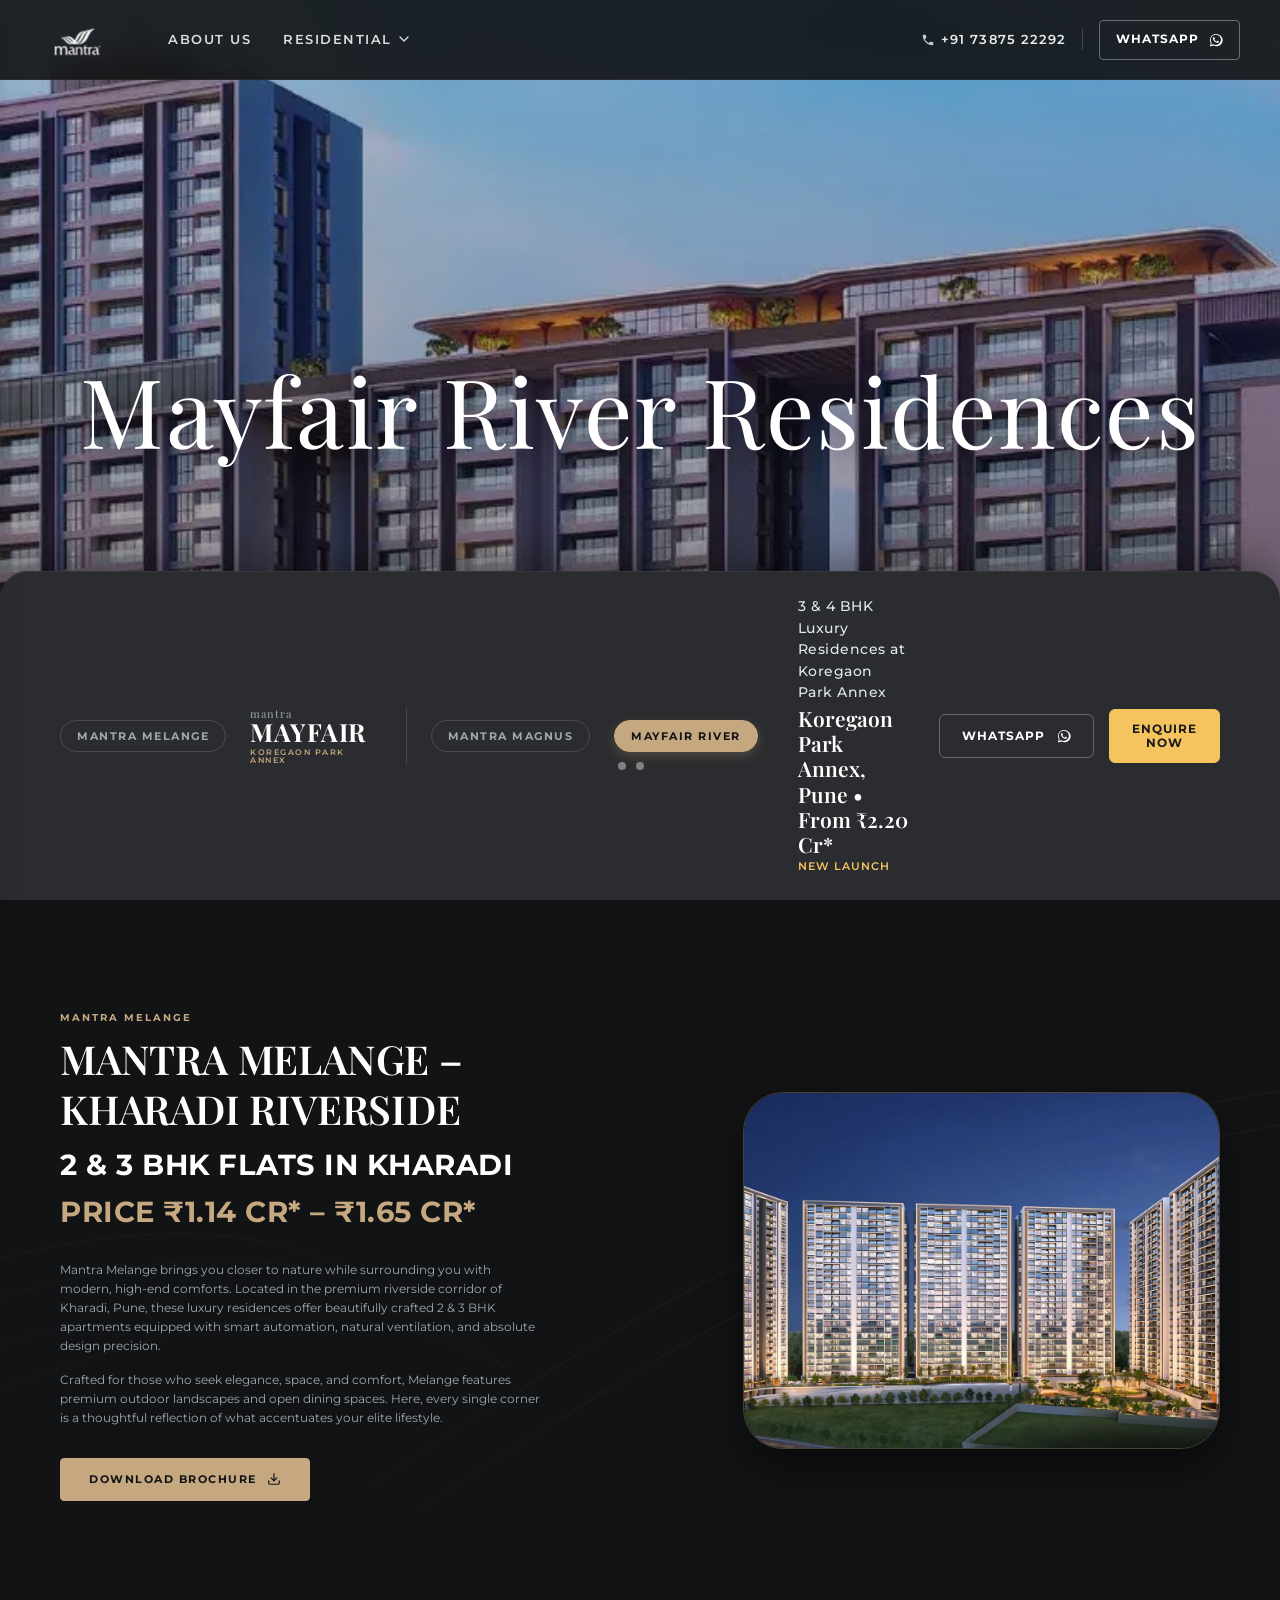
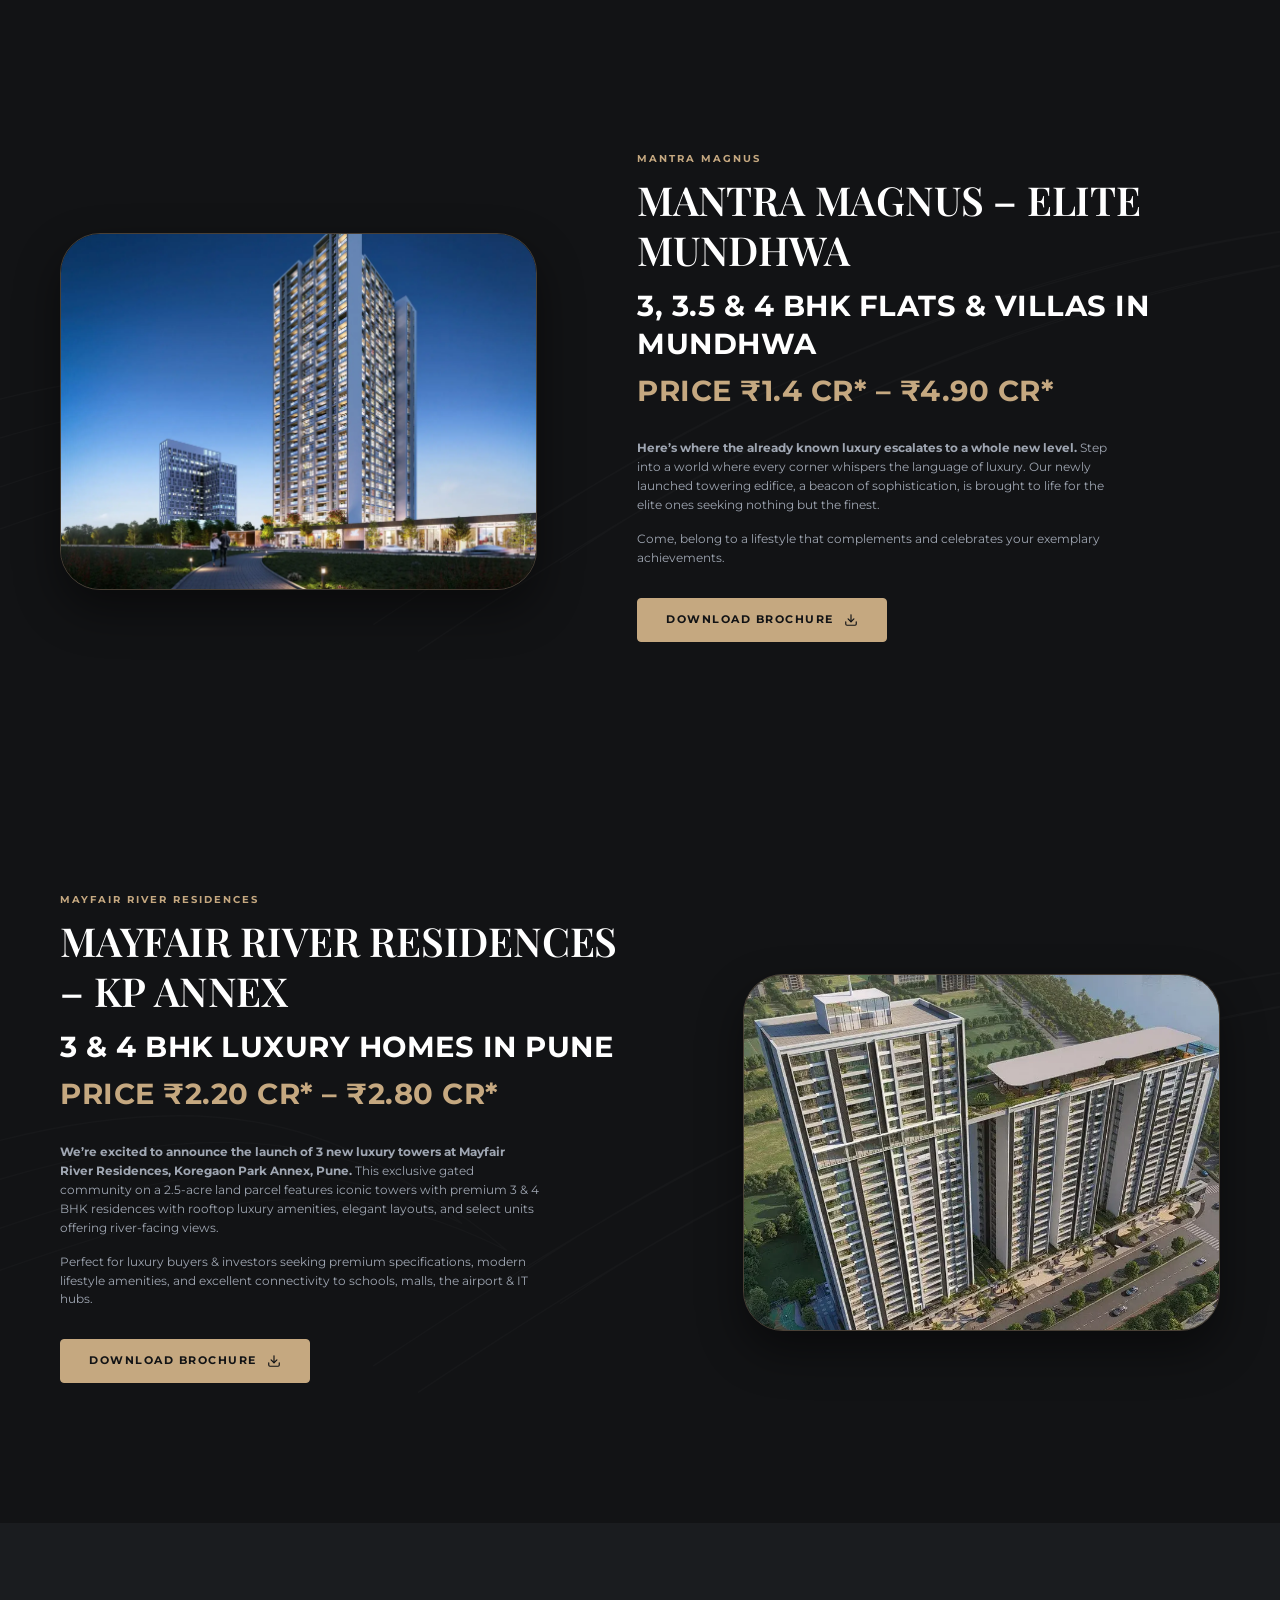
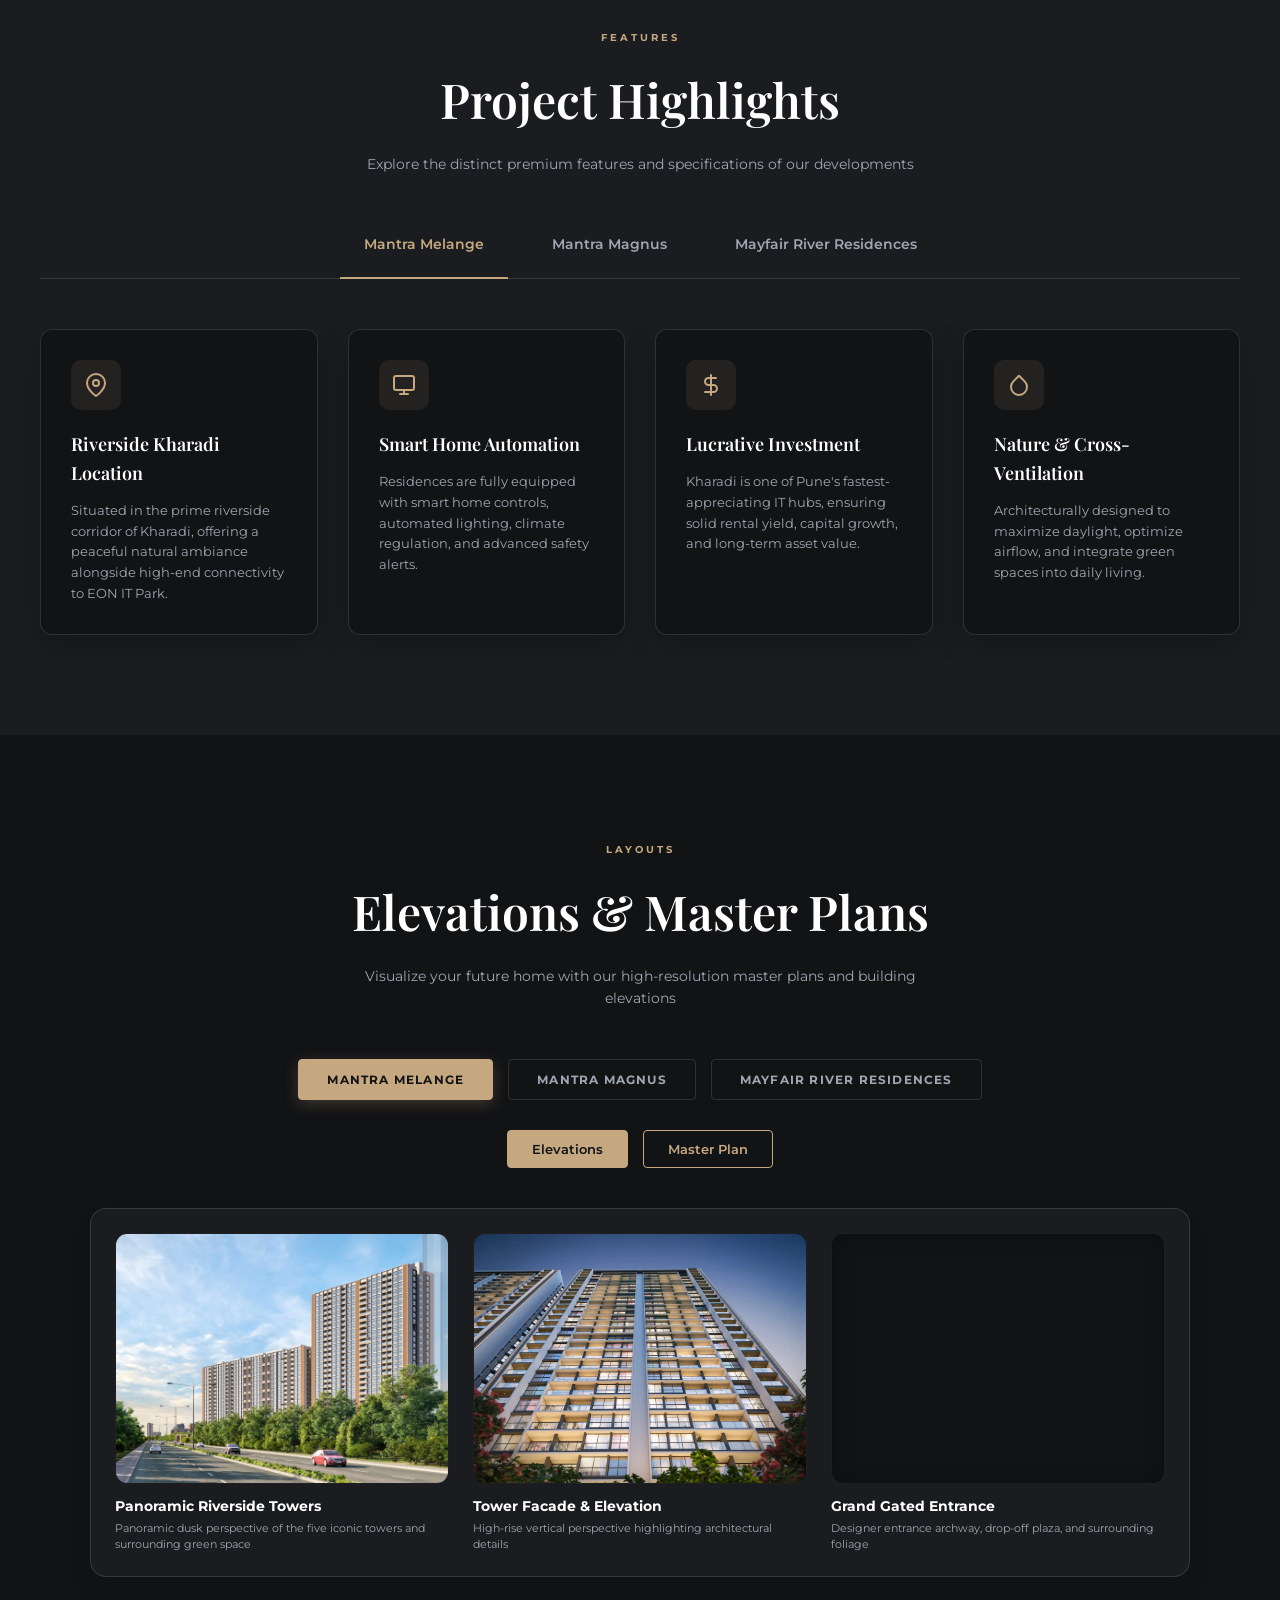
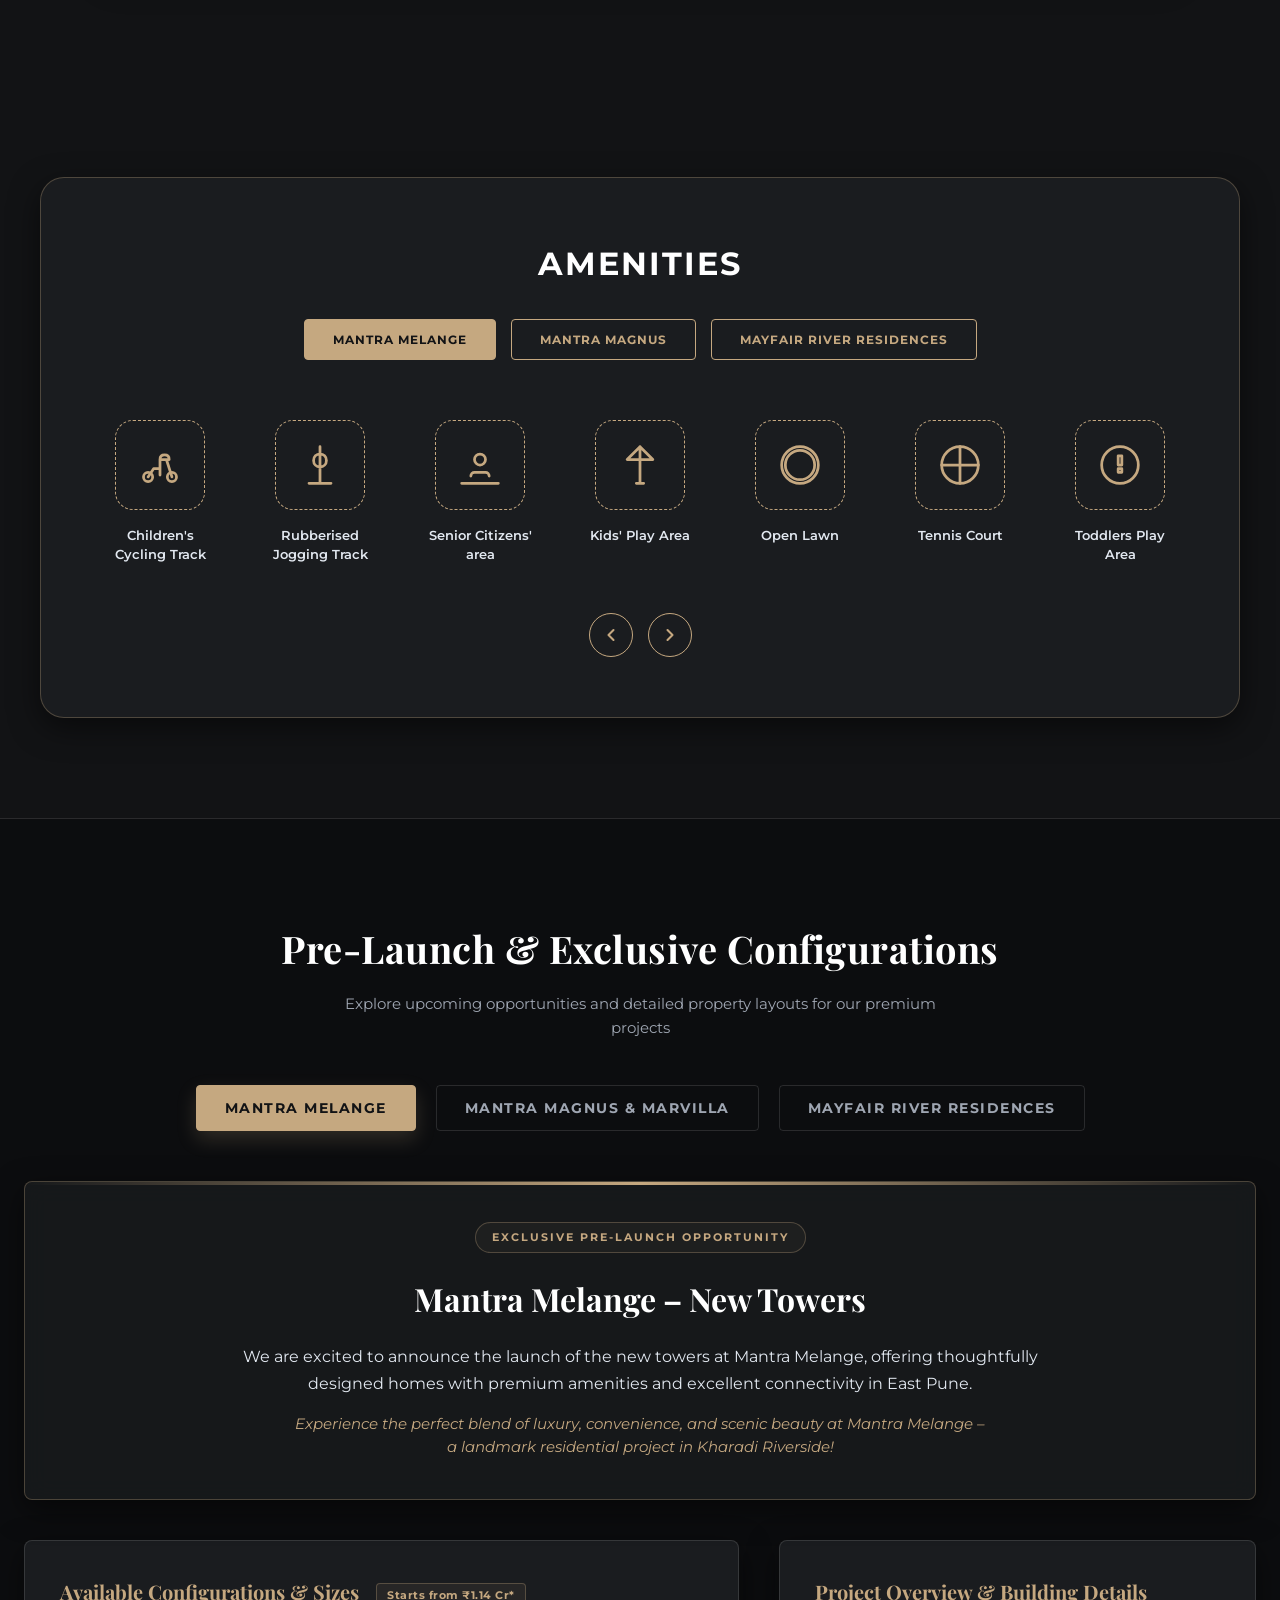
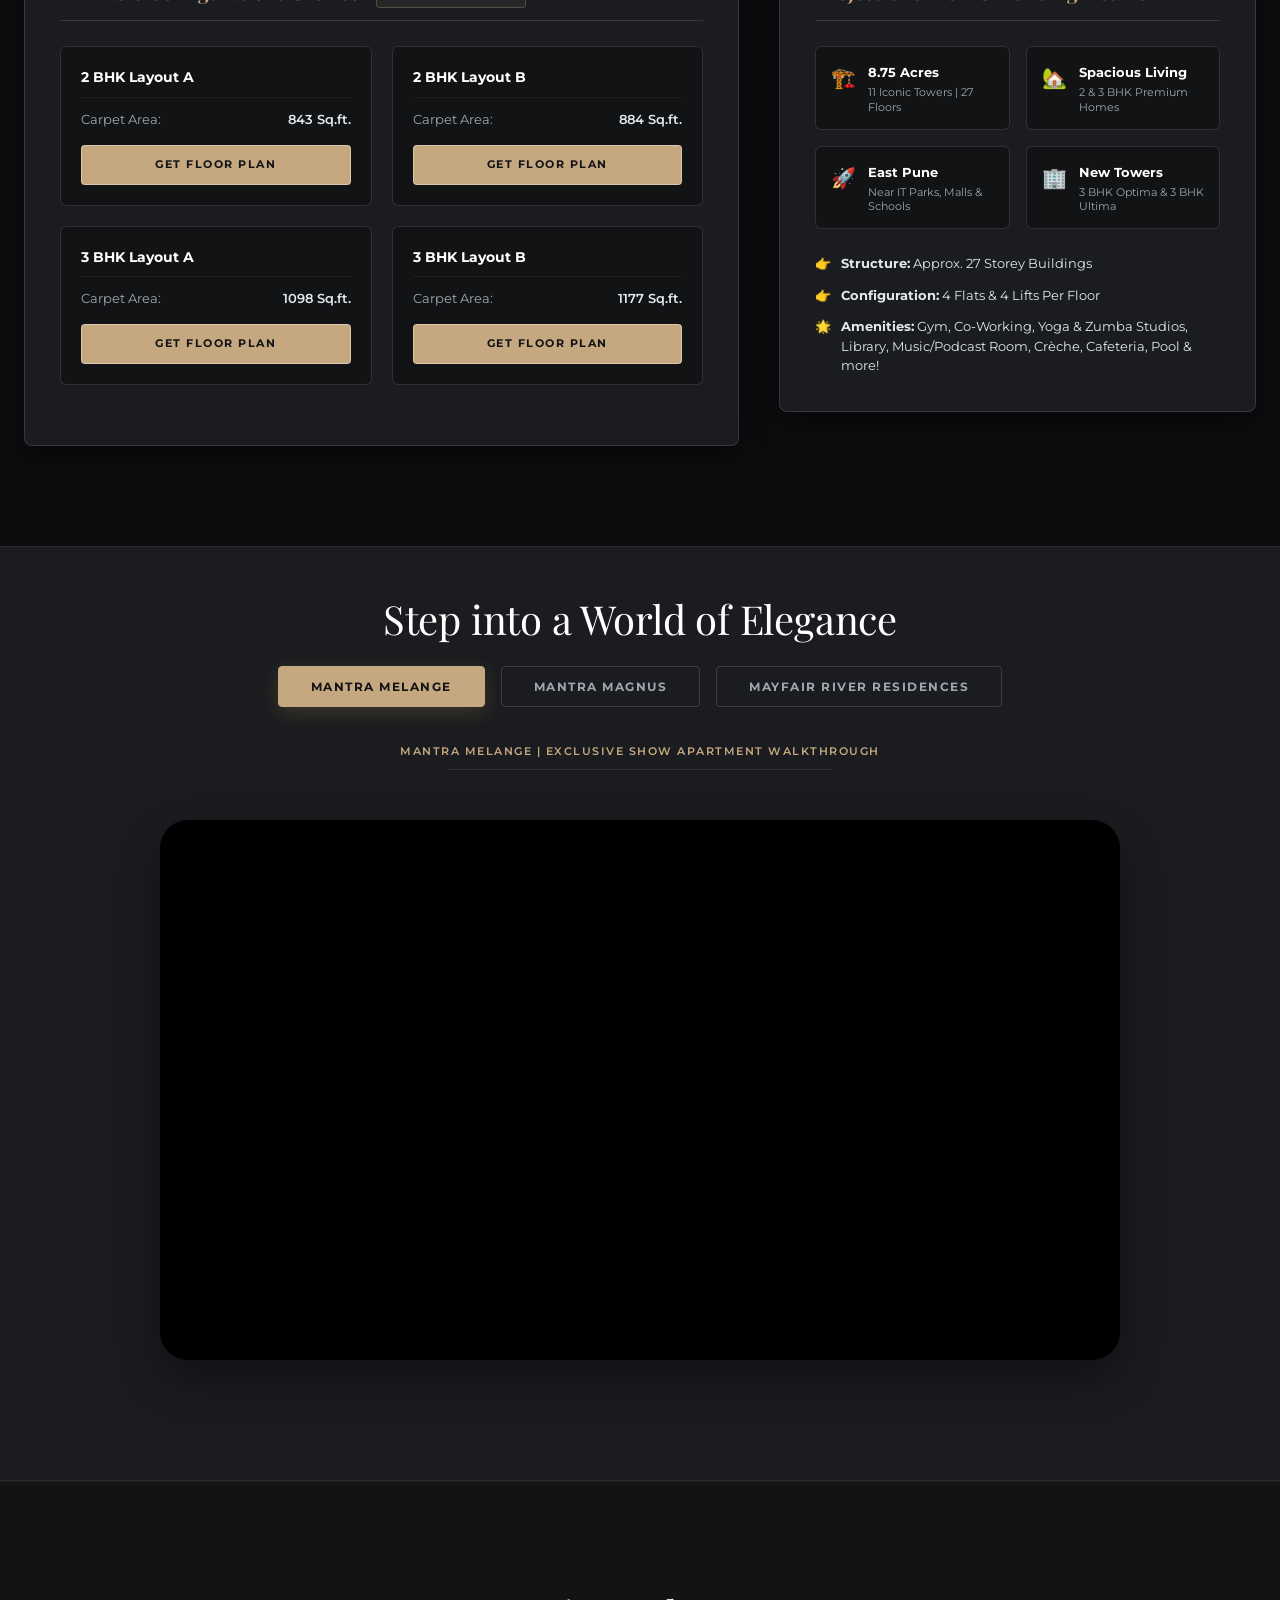
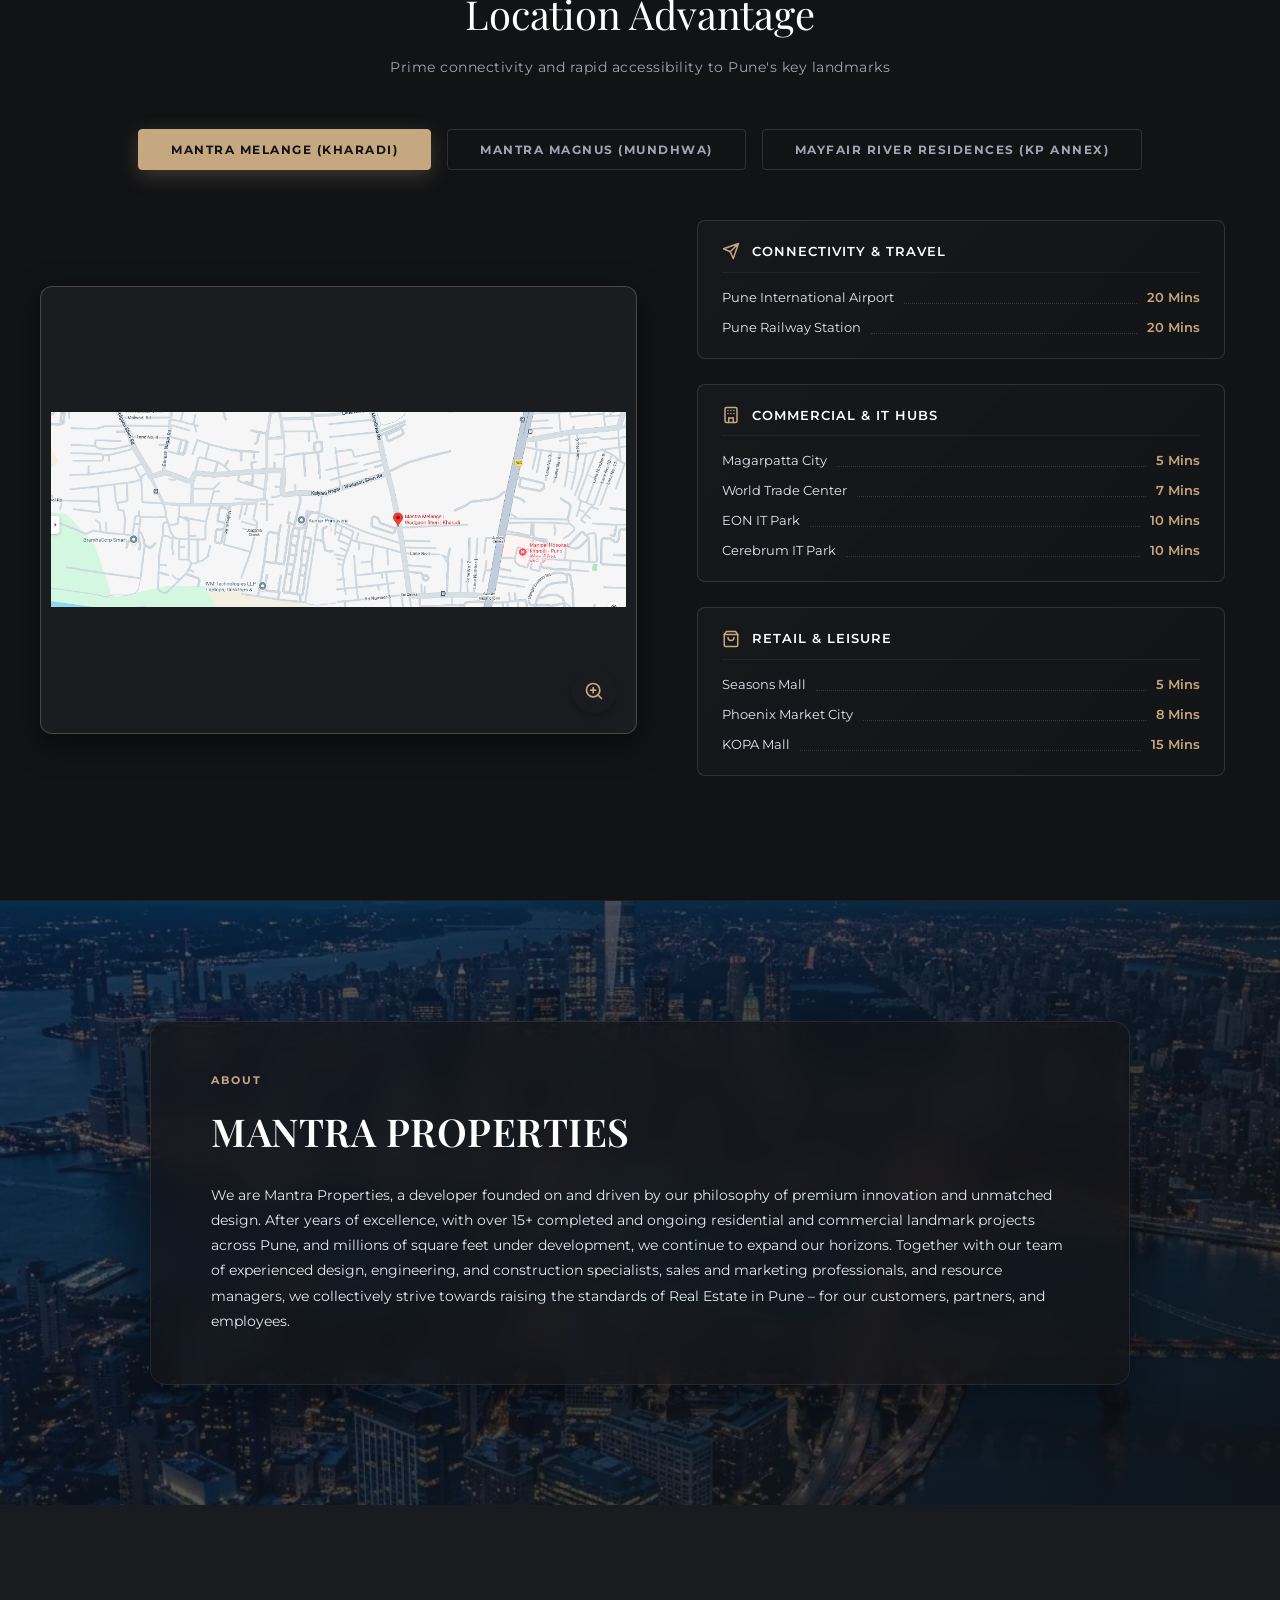
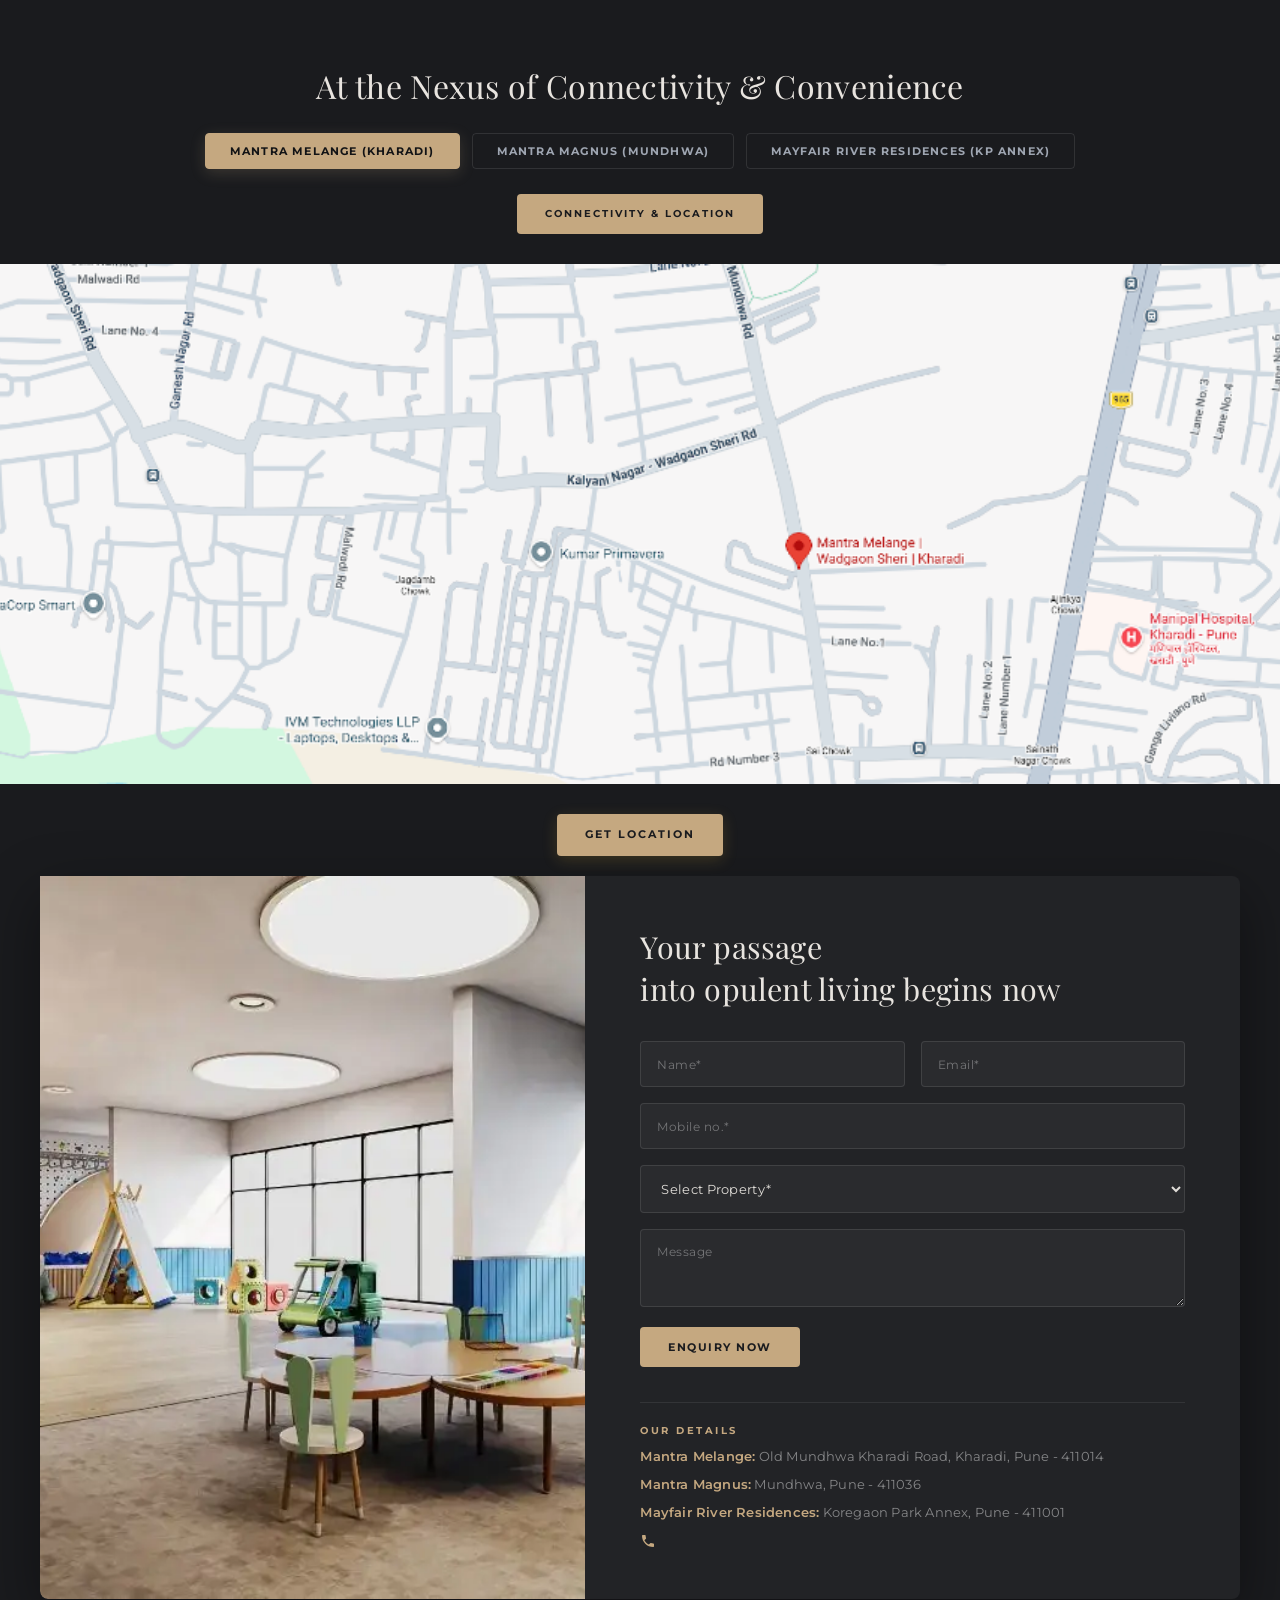
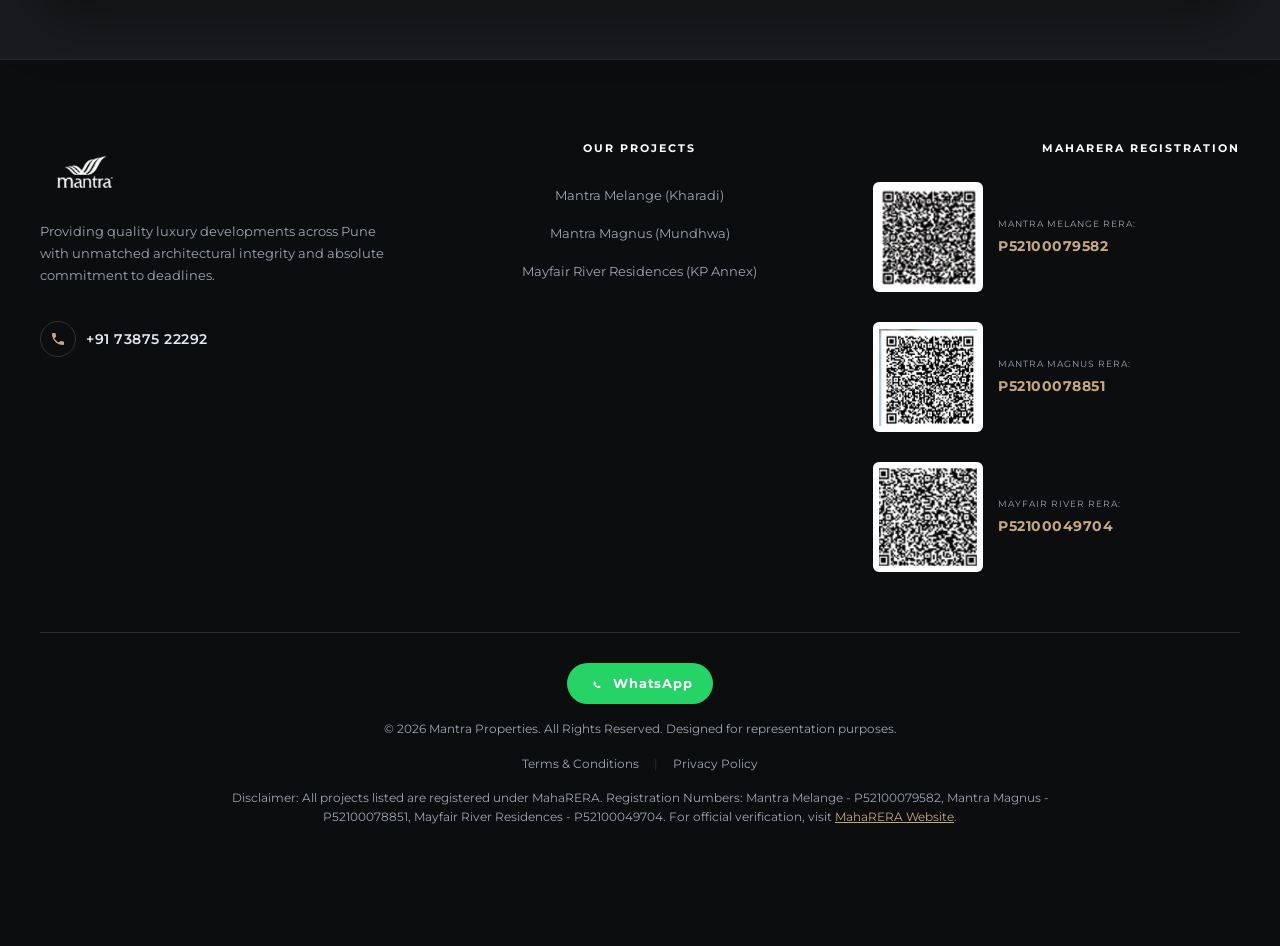
==== commit 078790f3: "Update Mayfair configurations pricing layout and replace elevations/master plan placeholder images" ====
--- a/index.html
+++ b/index.html
@@ -806,21 +806,21 @@
                   
                   <div class="elevation-grid-item">
                     <div class="plan-img-wrapper">
-                      <img src="assets/mayfair_river.webp" alt="Tower Facade &amp; Elevation" decoding="async" width="340" height="453">
+                      <img src="assets/mayfair_elevation_party_deck.webp" alt="Rooftop Party Lounge &amp; Cafe" decoding="async" width="340" height="191">
                     </div>
                     <div class="elevation-item-caption">
-                      <h4>Elegant Glass Facade</h4>
-                      <p>Close-up view highlighting the premium specifications and glass balcony layouts</p>
+                      <h4>Rooftop Party Lounge</h4>
+                      <p>A perfect ambient venue for special occasions and social gatherings</p>
                     </div>
                   </div>
                   
                   <div class="elevation-grid-item">
                     <div class="plan-img-wrapper">
-                      <img src="assets/mayfair_river.webp" alt="Grand Entry Gated Archway" decoding="async" width="340" height="191">
+                      <img src="assets/mayfair_elevation_rooftop.webp" alt="Rooftop Infinity Pool &amp; Facade" decoding="async" width="340" height="191">
                     </div>
                     <div class="elevation-item-caption">
-                      <h4>Grand Gated Drop-off</h4>
-                      <p>Panoramic dusk view of the premium entrance drop-off zone and pathways</p>
+                      <h4>Rooftop Amenity Deck</h4>
+                      <p>Sky-high perspective highlighting the rooftop infinity pool, cafe, and premium glass balconies</p>
                     </div>
                   </div>
                   
@@ -1515,7 +1515,8 @@
             </div>
           </div>
 
-          <div class="apartment-card-list" style="margin-top: 25px;">
+          <h3 class="box-title" style="margin-top: 30px; margin-bottom: 15px;">Apartment Configurations <span class="price-range-badge">Starts from ₹2.20 Cr*</span></h3>
+          <div class="apartment-card-list" style="margin-top: 10px;">
             
             <!-- 3 BHK -->
             <div class="apartment-spec-card">
@@ -1530,10 +1531,6 @@
                   <span>Carpet Area:</span>
                   <strong>1391 sq.ft</strong>
                 </div>
-                <div class="spec-row">
-                  <span>Price:</span>
-                  <strong>₹2.20 Cr+*</strong>
-                </div>
               </div>
             </div>
 
@@ -1550,10 +1547,6 @@
                   <span>Carpet Area:</span>
                   <strong>1504 sq.ft</strong>
                 </div>
-                <div class="spec-row">
-                  <span>Price:</span>
-                  <strong>₹2.40 Cr+*</strong>
-                </div>
               </div>
             </div>
 
@@ -1570,10 +1563,6 @@
                   <span>Carpet Area:</span>
                   <strong>1628 sq.ft</strong>
                 </div>
-                <div class="spec-row">
-                  <span>Price:</span>
-                  <strong>₹2.60 Cr+*</strong>
-                </div>
               </div>
             </div>
 
@@ -1589,10 +1578,6 @@
                 <div class="spec-row">
                   <span>Carpet Area:</span>
                   <strong>1747 sq.ft</strong>
-                </div>
-                <div class="spec-row">
-                  <span>Price:</span>
-                  <strong>₹2.80 Cr+*</strong>
                 </div>
               </div>
             </div>
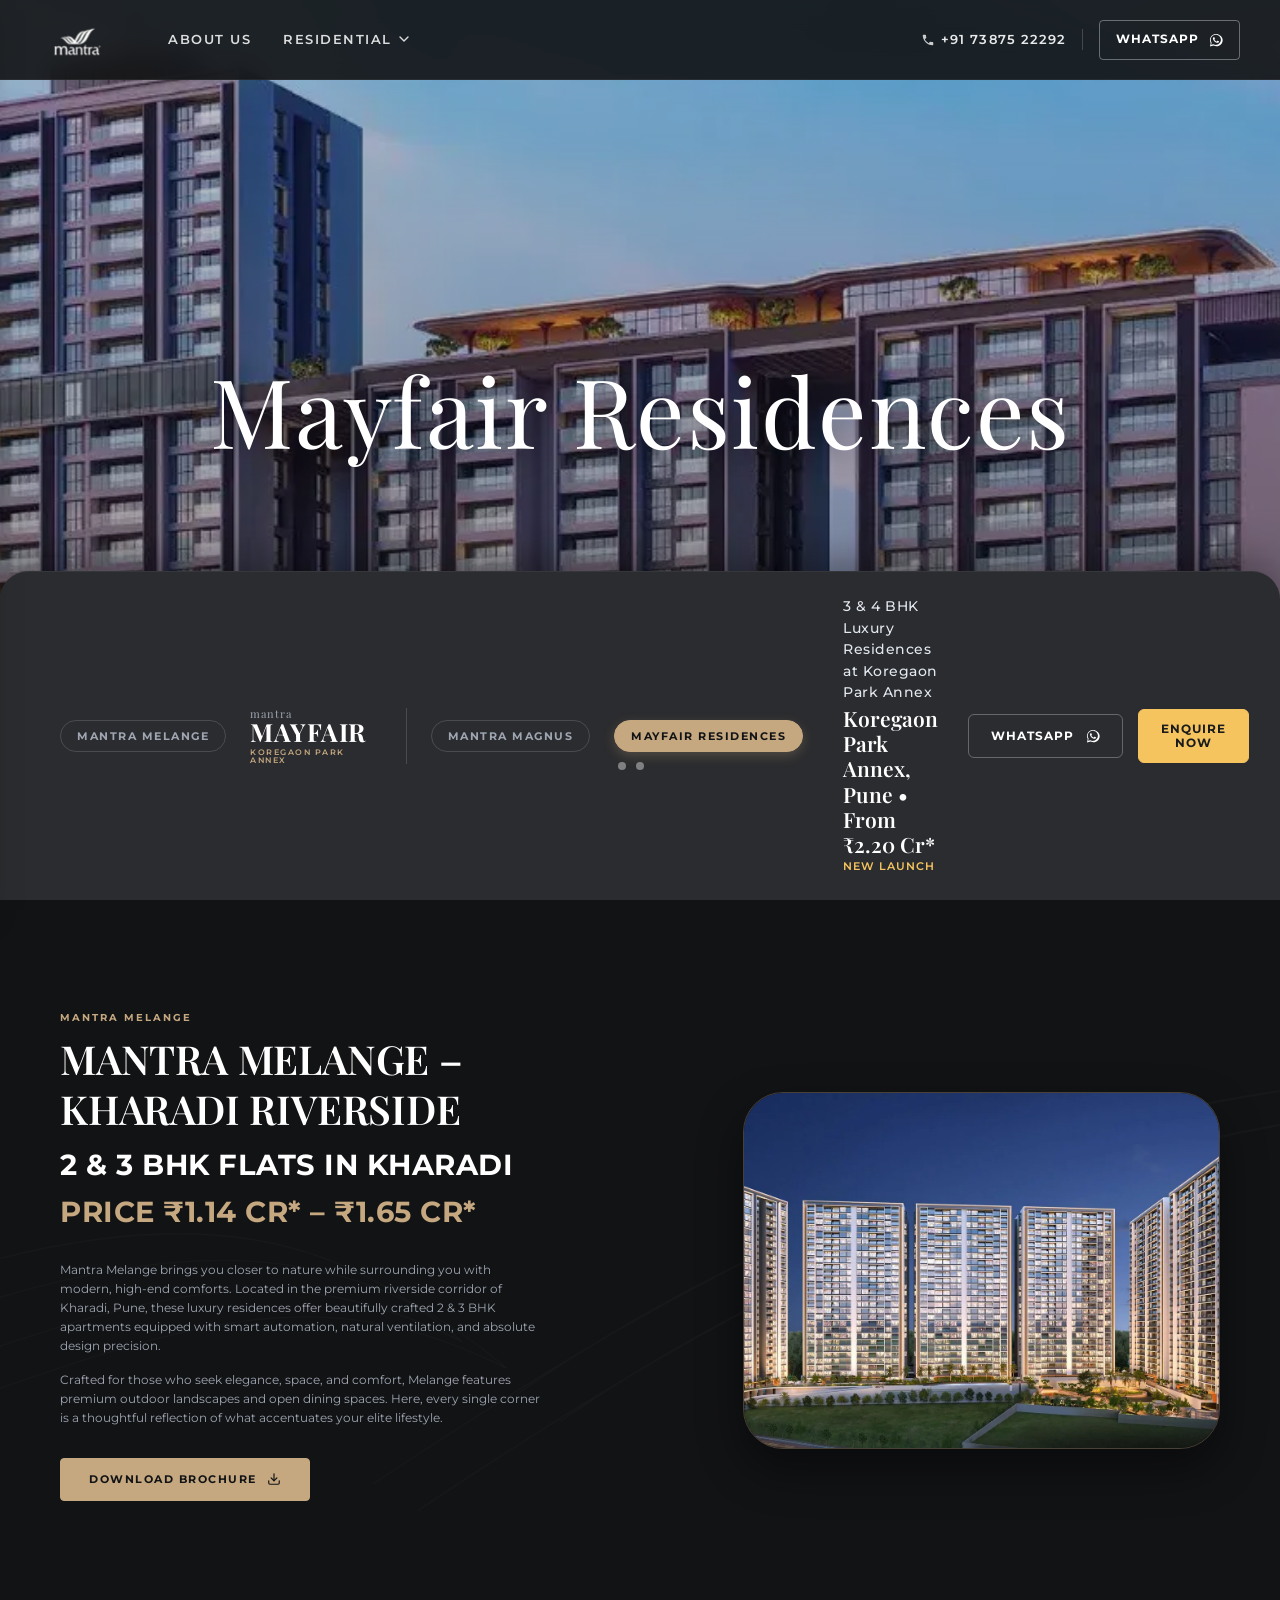
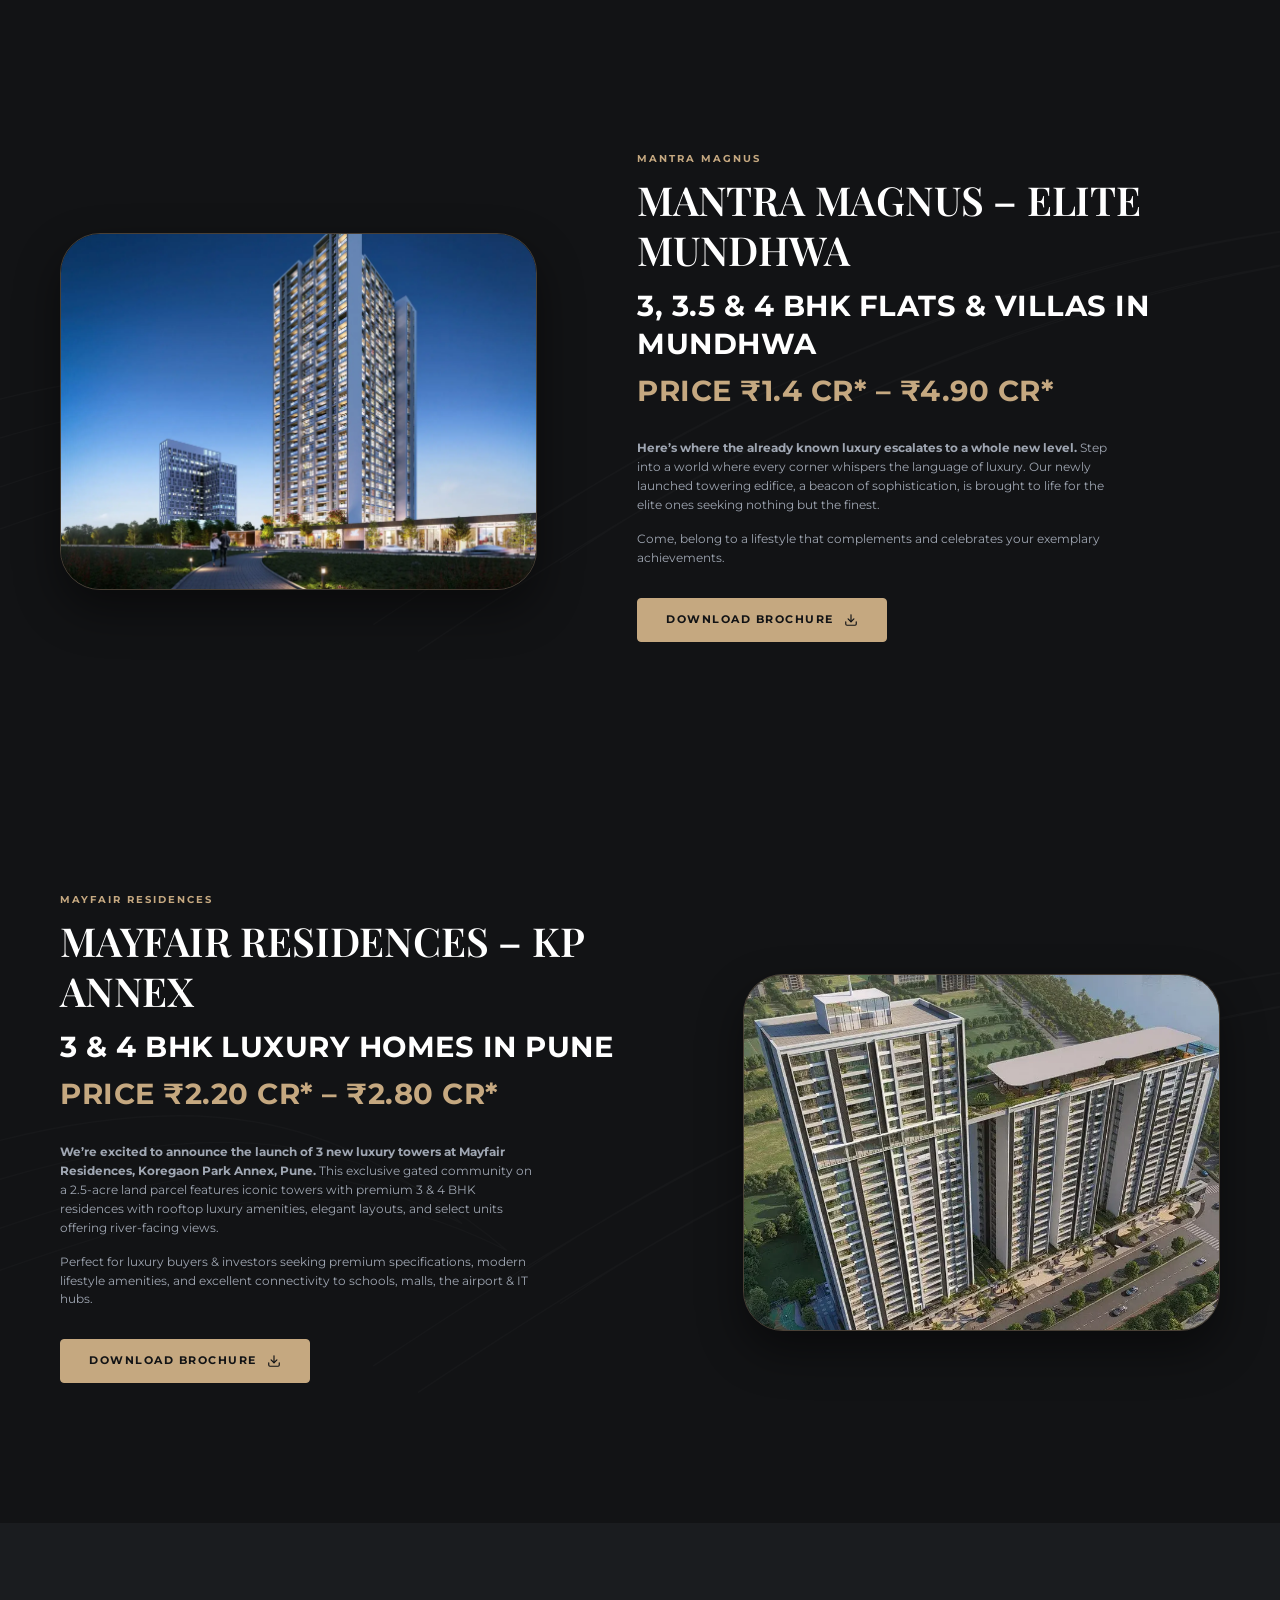
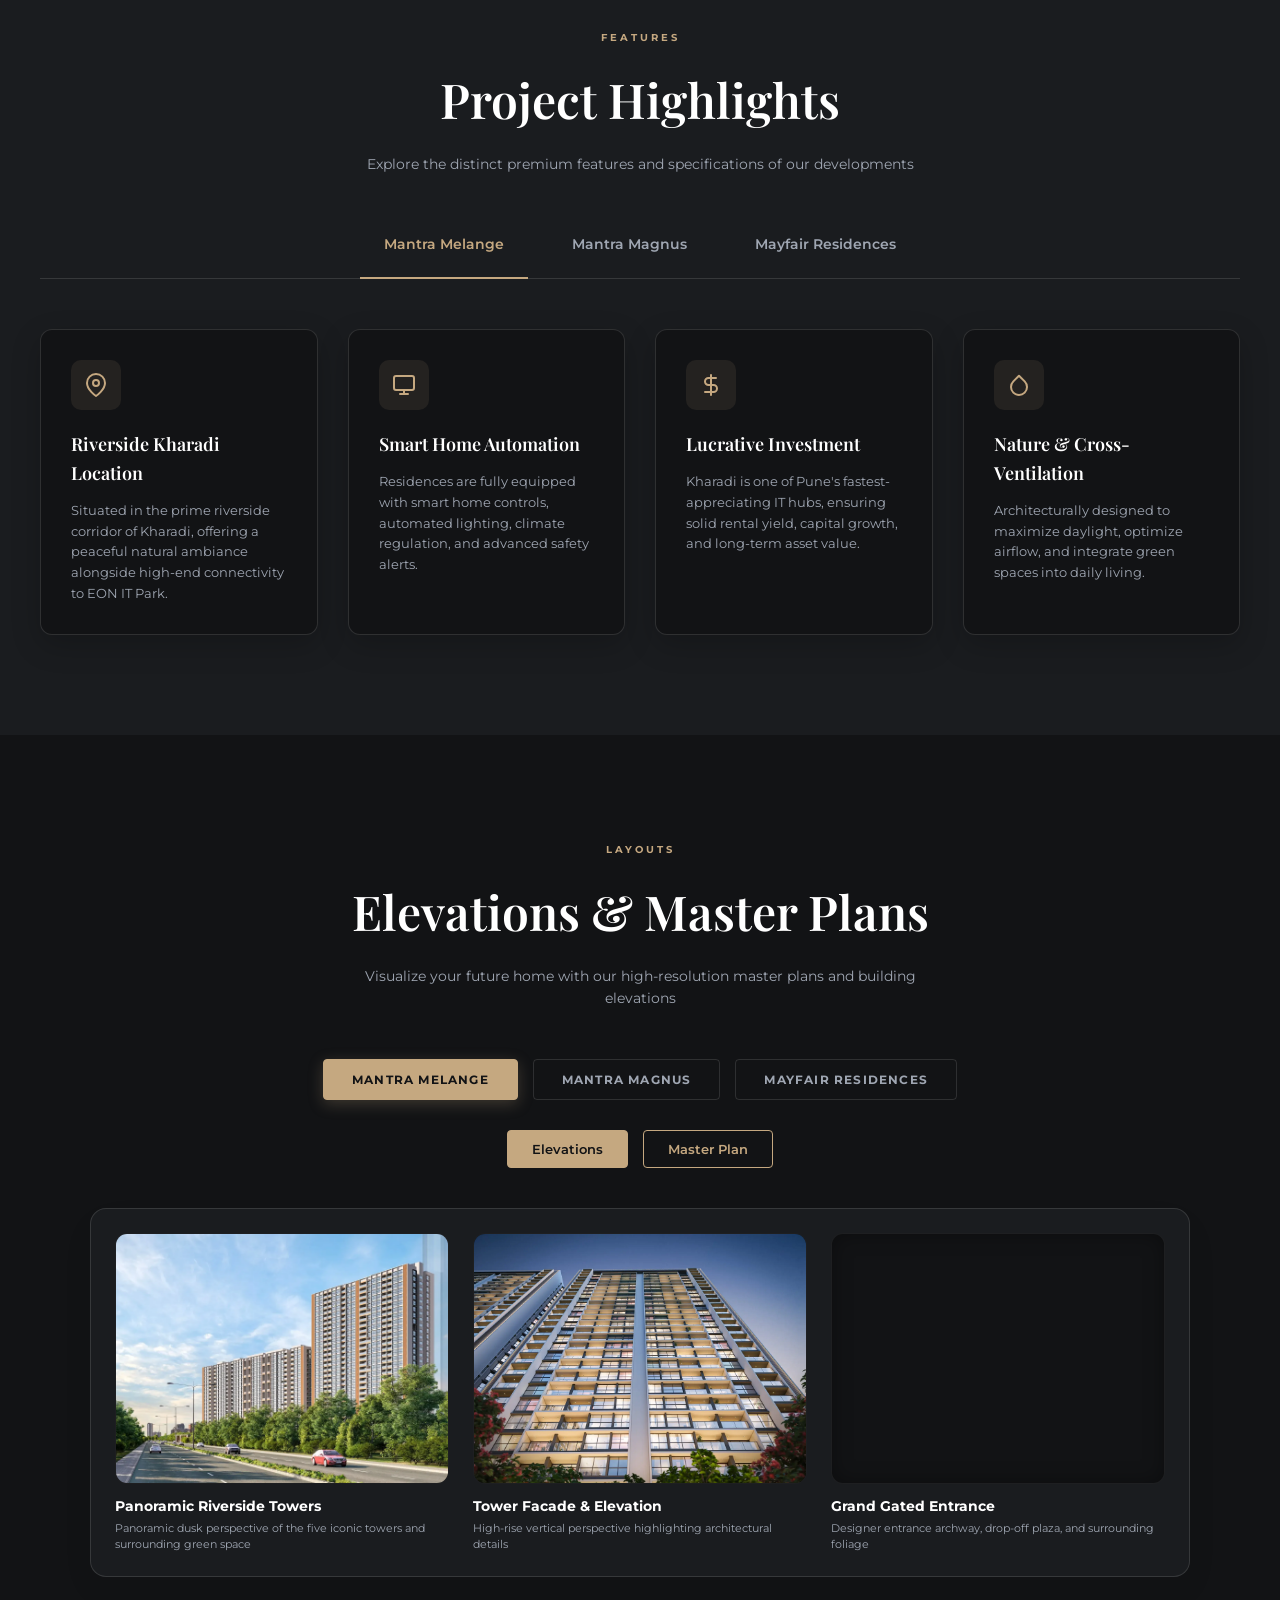
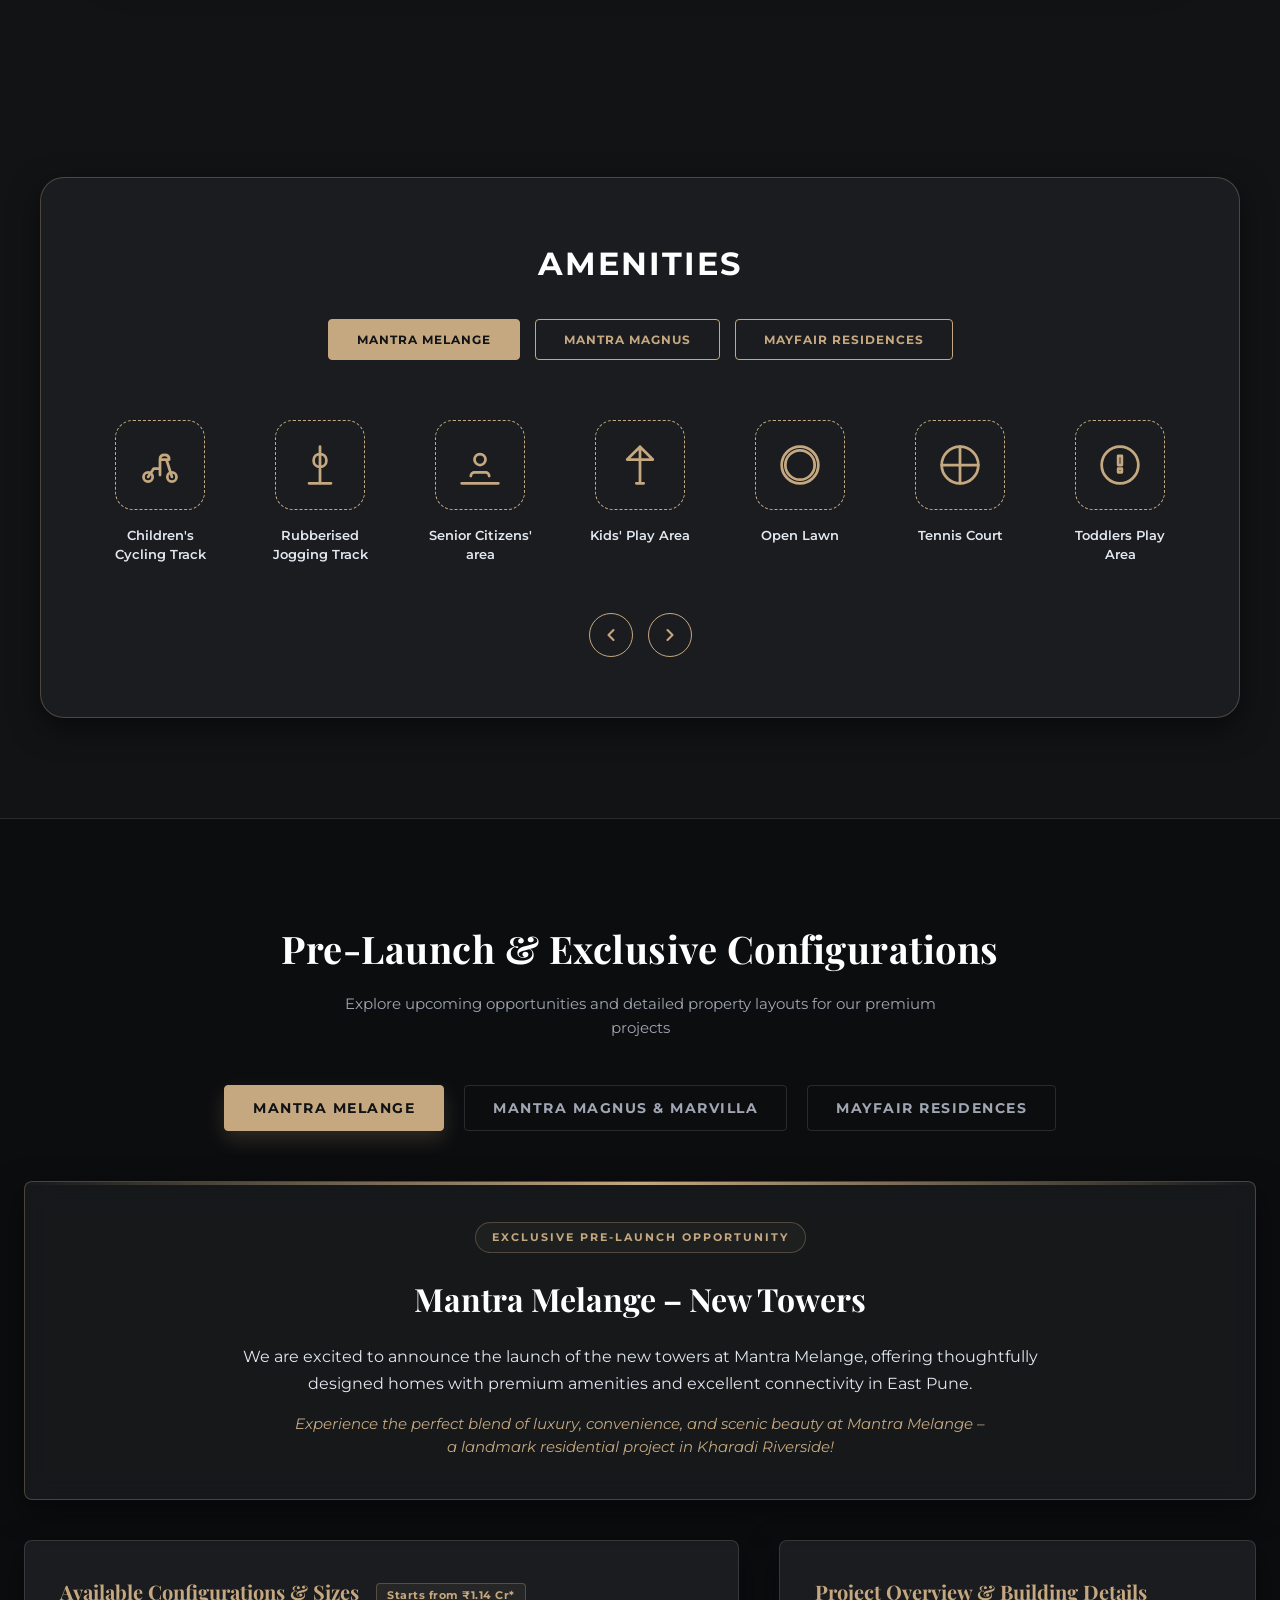
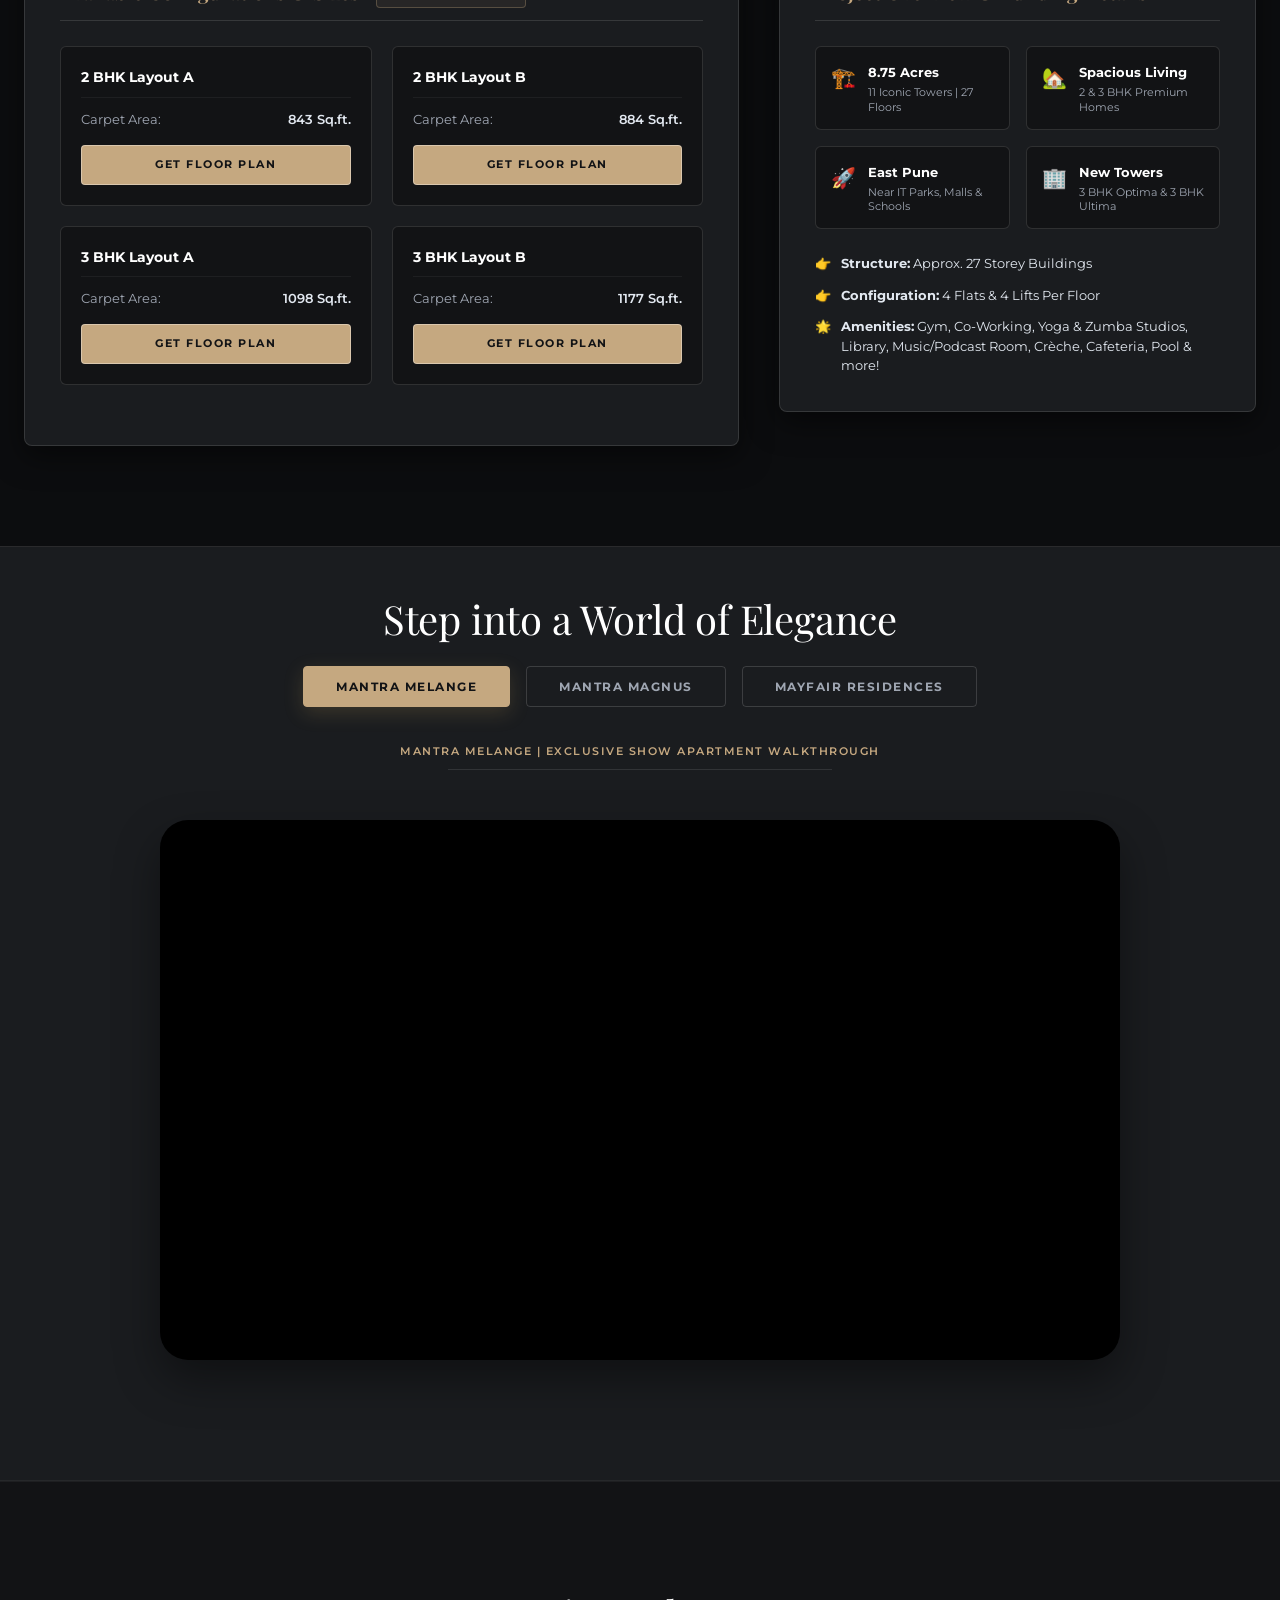
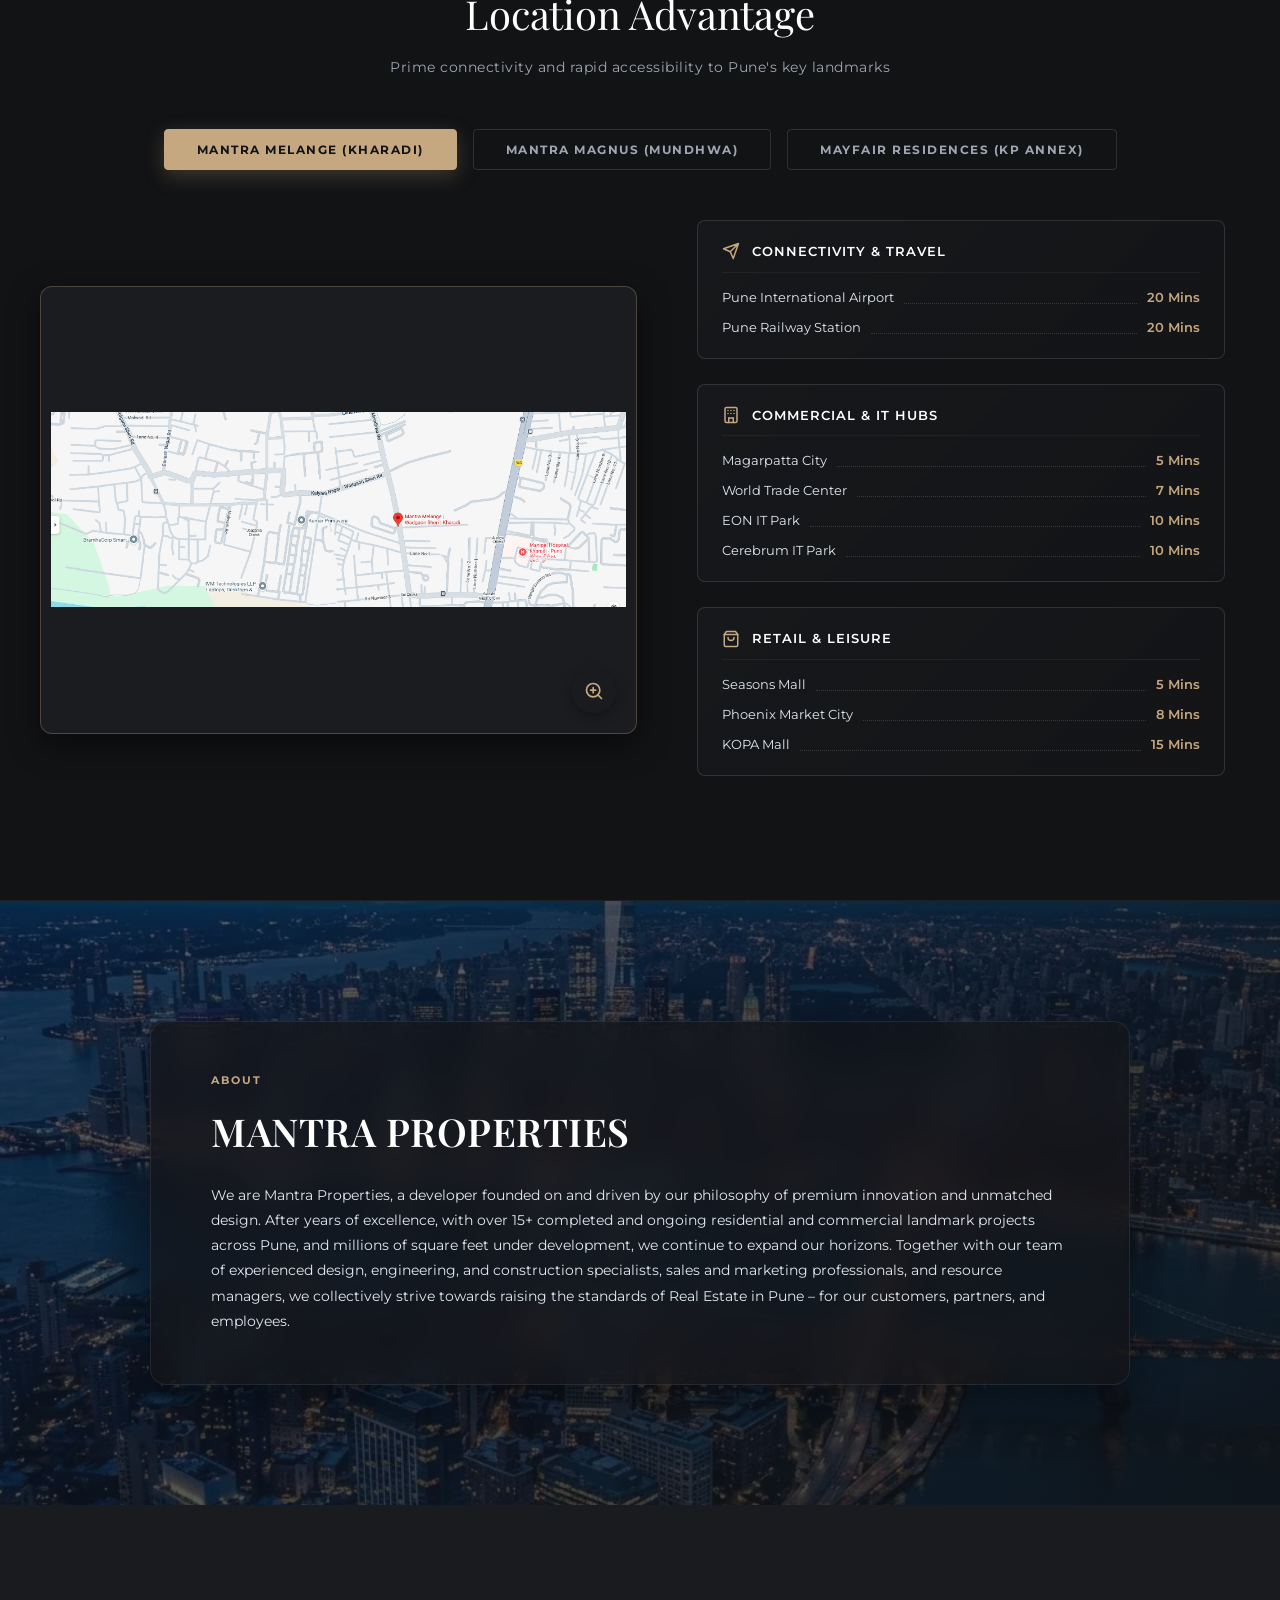
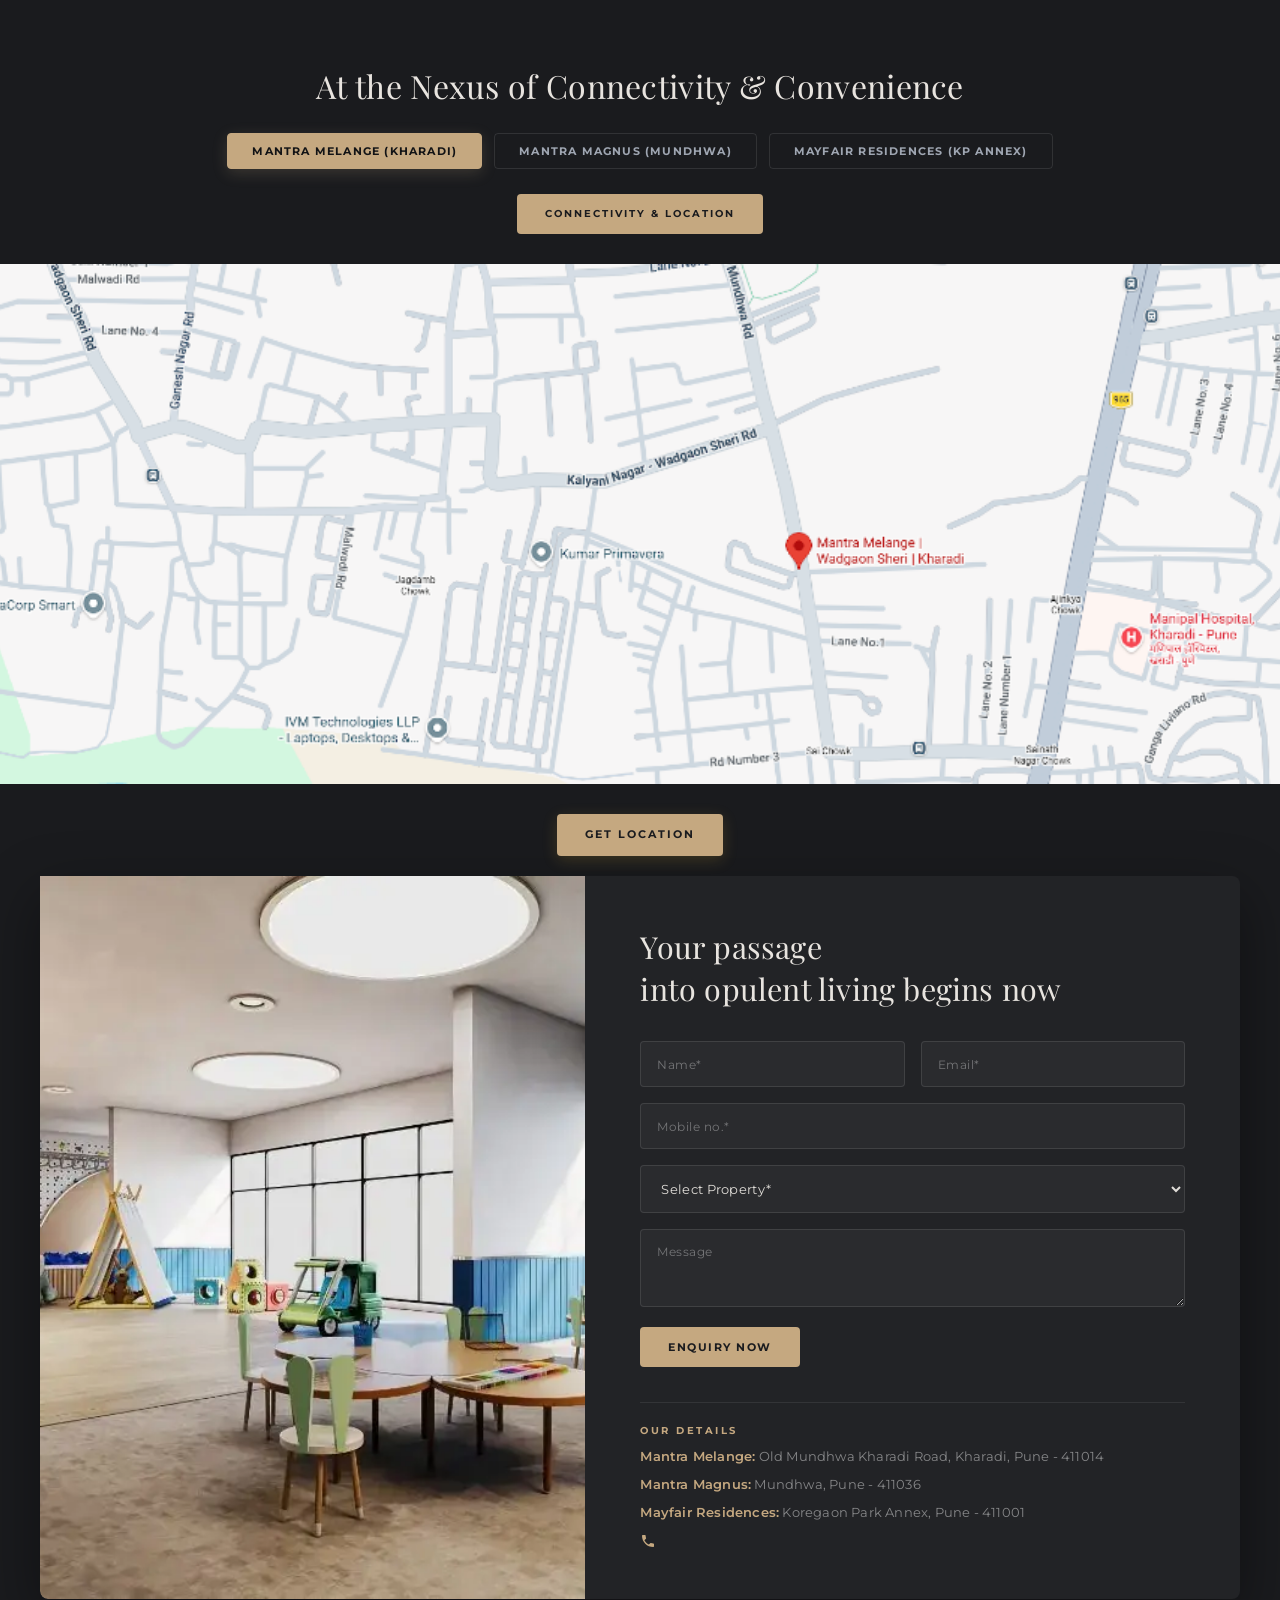
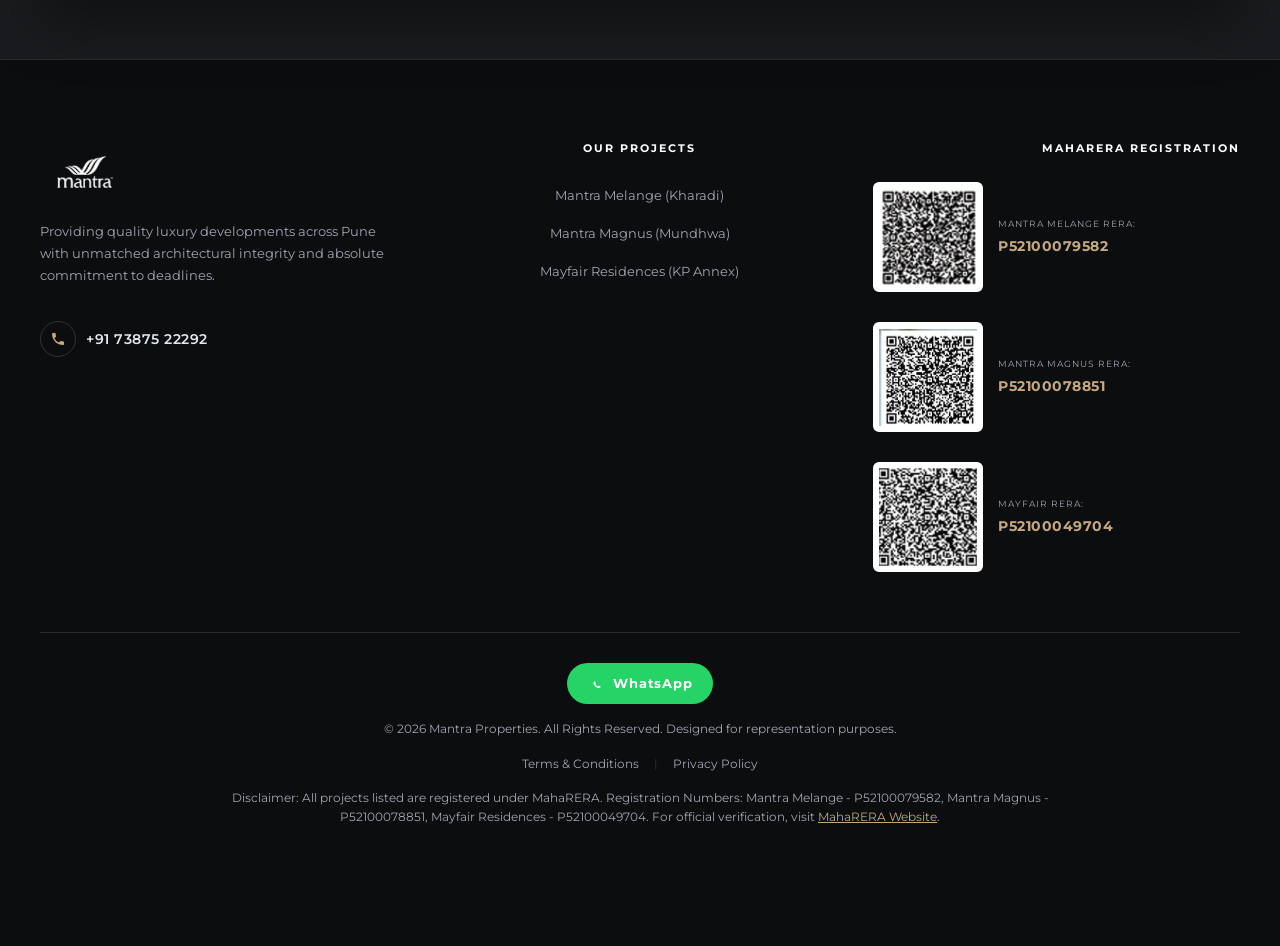
==== commit e27fd8e9: "Rename 'Mayfair River Residences' to 'Mayfair Residences' across the application" ====
--- a/index.html
+++ b/index.html
@@ -95,9 +95,9 @@
                 <!-- Card 3 -->
                 <a href="#" class="mega-card" data-filter="residential" data-hero-index="2">
                   <div class="mega-card-img-wrapper">
-                    <img src="assets/mayfair_river.webp" alt="Mayfair River Residences" loading="lazy" decoding="async" width="280" height="180">
-                  </div>
-                  <h4 class="mega-card-title">Mayfair River Residences</h4>
+                    <img src="assets/mayfair_river.webp" alt="Mayfair Residences" loading="lazy" decoding="async" width="280" height="180">
+                  </div>
+                  <h4 class="mega-card-title">Mayfair Residences</h4>
                   <p class="mega-card-subtitle">Koregaon Park Annex <span>•</span> New Launch</p>
                 </a>
 
@@ -154,7 +154,7 @@
         <div class="drawer-submenu">
           <a href="#" class="drawer-sublink" data-filter="residential" data-hero-index="0">Mantra Melange</a>
           <a href="#" class="drawer-sublink" data-filter="residential" data-hero-index="1">Mantra Magnus</a>
-          <a href="#" class="drawer-sublink" data-filter="residential" data-hero-index="2">Mayfair River Residences</a>
+          <a href="#" class="drawer-sublink" data-filter="residential" data-hero-index="2">Mayfair Residences</a>
         </div>
       </li>
 
@@ -194,15 +194,15 @@
       data-whatsapp="https://api.whatsapp.com/send/?phone=917387522292&text=Hello%2C+I+am+interested+in+Mantra+Properties.+Please+share+more+details.&type=phone_number&app_absent=0">
     </div>
     <div class="hero-bg hero-bg-mayfair"
-      data-title="Mayfair River Residences"
+      data-title="Mayfair Residences"
       data-brand-main="MAYFAIR"
       data-brand-sub="KOREGAON PARK ANNEX"
       data-details-top="3 &amp; 4 BHK Luxury Residences at Koregaon Park Annex"
       data-details-title="Koregaon Park Annex, Pune • From ₹2.20 Cr*"
       data-details-status="New Launch"
-      data-enquire="https://api.whatsapp.com/send/?phone=917387522292&text=Hello%2C+I+am+interested+in+Mayfair+River+Residences.+Please+share+more+details.&type=phone_number&app_absent=0"
+      data-enquire="https://api.whatsapp.com/send/?phone=917387522292&text=Hello%2C+I+am+interested+in+Mayfair+Residences.+Please+share+more+details.&type=phone_number&app_absent=0"
       data-scroll="#enquire"
-      data-whatsapp="https://api.whatsapp.com/send/?phone=917387522292&text=Hello%2C+I+am+interested+in+Mayfair+River+Residences.+Please+share+more+details.&type=phone_number&app_absent=0">
+      data-whatsapp="https://api.whatsapp.com/send/?phone=917387522292&text=Hello%2C+I+am+interested+in+Mayfair+Residences.+Please+share+more+details.&type=phone_number&app_absent=0">
     </div>
 
 
@@ -224,7 +224,7 @@
               <span class="brand-sub" id="heroBrandSub">KHARADI RIVERSIDE</span>
             </div>
             <button class="hero-tab-btn" data-index="1" aria-label="Mantra Magnus"><span class="hide-mobile">Mantra </span>Magnus</button>
-            <button class="hero-tab-btn" data-index="2" aria-label="Mayfair River Residences"><span class="hide-mobile">Mayfair </span>River</button>
+            <button class="hero-tab-btn" data-index="2" aria-label="Mayfair Residences"><span class="hide-mobile">Mayfair </span>Residences</button>
           </div>
           <div class="project-details">
             <p class="details-top" id="heroDetailsTop">2 &amp; 3 BHK Homes at Kharadi</p>
@@ -364,7 +364,7 @@
 
   </section>
 
-  <!-- Mayfair River Residences About Section -->
+  <!-- Mayfair Residences About Section -->
   <section id="mayfair-about" class="about mayfair-about">
     <!-- Full-Width Background Watermark Lines crossing behind the image -->
     <div class="about-watermark" aria-hidden="true">
@@ -383,17 +383,17 @@
       <div class="about-grid">
         <!-- Content on Left -->
         <div class="about-info">
-          <span class="section-tag-dark">MAYFAIR RIVER RESIDENCES</span>
-          <h2 class="section-title-dark">MAYFAIR RIVER RESIDENCES – KP ANNEX</h2>
+          <span class="section-tag-dark">MAYFAIR RESIDENCES</span>
+          <h2 class="section-title-dark">MAYFAIR RESIDENCES – KP ANNEX</h2>
           <h3 class="section-subtitle-spec">3 &amp; 4 BHK LUXURY HOMES IN PUNE</h3>
           <h4 class="section-price-spec">PRICE ₹2.20 CR* – ₹2.80 CR*</h4>
           
-          <p class="about-text-dark"><strong>We’re excited to announce the launch of 3 new luxury towers at Mayfair River Residences, Koregaon Park Annex, Pune.</strong> This exclusive gated community on a 2.5-acre land parcel features iconic towers with premium 3 &amp; 4 BHK residences with rooftop luxury amenities, elegant layouts, and select units offering river-facing views.</p>
+          <p class="about-text-dark"><strong>We’re excited to announce the launch of 3 new luxury towers at Mayfair Residences, Koregaon Park Annex, Pune.</strong> This exclusive gated community on a 2.5-acre land parcel features iconic towers with premium 3 &amp; 4 BHK residences with rooftop luxury amenities, elegant layouts, and select units offering river-facing views.</p>
           <p class="about-text-dark">Perfect for luxury buyers &amp; investors seeking premium specifications, modern lifestyle amenities, and excellent connectivity to schools, malls, the airport &amp; IT hubs.</p>
           
           <!-- Download Brochure Action -->
           <div class="about-actions">
-            <a href="https://api.whatsapp.com/send/?phone=917387522292&text=Hello%2C+I+am+interested+in+Mayfair+River+Residences.+Please+share+more+details.&type=phone_number&app_absent=0" target="_blank" rel="noopener noreferrer" class="btn-about-action btn-gold">
+            <a href="https://api.whatsapp.com/send/?phone=917387522292&text=Hello%2C+I+am+interested+in+Mayfair+Residences.+Please+share+more+details.&type=phone_number&app_absent=0" target="_blank" rel="noopener noreferrer" class="btn-about-action btn-gold">
               <span>DOWNLOAD BROCHURE</span>
               <svg class="icon-download" viewBox="0 0 24 24" fill="none" stroke="currentColor" stroke-width="2" stroke-linecap="round" stroke-linejoin="round">
                 <path d="M21 15v4a2 2 0 0 1-2 2H5a2 2 0 0 1-2-2v-4"></path>
@@ -407,7 +407,7 @@
         <!-- Image on Right -->
         <div class="about-visuals">
           <div class="lifestyle-img-wrapper">
-            <img src="assets/mayfair_about.webp" alt="Mayfair River Residences Facade" class="lifestyle-img" loading="lazy" decoding="async" width="580" height="400">
+            <img src="assets/mayfair_about.webp" alt="Mayfair Residences Facade" class="lifestyle-img" loading="lazy" decoding="async" width="580" height="400">
           </div>
         </div>
       </div>
@@ -428,7 +428,7 @@
       <div class="highlights-tabs">
         <button class="highlight-tab-btn active" data-target="highlight-melange">Mantra Melange</button>
         <button class="highlight-tab-btn" data-target="highlight-magnus">Mantra Magnus</button>
-        <button class="highlight-tab-btn" data-target="highlight-mayfair">Mayfair River Residences</button>
+        <button class="highlight-tab-btn" data-target="highlight-mayfair">Mayfair Residences</button>
       </div>
 
       <!-- Tab Content wrapper -->
@@ -534,7 +534,7 @@
           </div>
         </div>
 
-        <!-- Tab 3 Content: Mayfair River Residences -->
+        <!-- Tab 3 Content: Mayfair Residences -->
         <div class="highlight-pane" id="highlight-mayfair">
           <div class="highlight-grid">
             
@@ -608,7 +608,7 @@
       <div class="plans-level1-tabs">
         <button class="level1-tab-btn active" data-target="plan-melange">Mantra Melange</button>
         <button class="level1-tab-btn" data-target="plan-magnus">Mantra Magnus</button>
-        <button class="level1-tab-btn" data-target="plan-mayfair">Mayfair River Residences</button>
+        <button class="level1-tab-btn" data-target="plan-mayfair">Mayfair Residences</button>
       </div>
 
       <!-- Plans Content Wrapper -->
@@ -832,7 +832,7 @@
             <div class="sub-plans-pane" id="mayfair-master">
               <div class="plan-display-card">
                 <div class="plan-img-wrapper">
-                  <img src="assets/mayfair_master_plan.webp" alt="Mayfair River Residences Master Plan Layout" decoding="async" width="660" height="750">
+                  <img src="assets/mayfair_master_plan.webp" alt="Mayfair Residences Master Plan Layout" decoding="async" width="660" height="750">
                 </div>
                 <div class="plan-legend-panel">
                   <h4 class="legend-header">AMENITIES &amp; KEY LOCATIONS:</h4>
@@ -874,7 +874,7 @@
       <div class="amenities-property-tabs">
         <button class="amenities-tab-btn active" data-target="amenities-melange">Mantra Melange</button>
         <button class="amenities-tab-btn" data-target="amenities-magnus">Mantra Magnus</button>
-        <button class="amenities-tab-btn" data-target="amenities-mayfair">Mayfair River Residences</button>
+        <button class="amenities-tab-btn" data-target="amenities-mayfair">Mayfair Residences</button>
       </div>
 
       <!-- Tab Contents -->
@@ -1058,7 +1058,7 @@
           </div>
         </div>
 
-        <!-- Mayfair River Residences Pane -->
+        <!-- Mayfair Residences Pane -->
         <div class="amenities-pane" id="amenities-mayfair">
           <div class="amenities-slider-outer">
             <div class="amenities-slider-inner" id="slider-mayfair-amenities">
@@ -1160,7 +1160,7 @@
       <div class="prelaunch-property-tabs">
         <button class="prelaunch-tab-btn active" data-target="prelaunch-melange">Mantra Melange</button>
         <button class="prelaunch-tab-btn" data-target="prelaunch-magnus">Mantra Magnus &amp; Marvilla</button>
-        <button class="prelaunch-tab-btn" data-target="prelaunch-mayfair">Mayfair River Residences</button>
+        <button class="prelaunch-tab-btn" data-target="prelaunch-mayfair">Mayfair Residences</button>
       </div>
 
       <!-- Tab Contents -->
@@ -1462,11 +1462,11 @@
           
         </div>
 
-        <!-- Mayfair River Residences Content -->
+        <!-- Mayfair Residences Content -->
         <div class="prelaunch-pane" id="prelaunch-mayfair">
           <div class="prelaunch-intro-card">
             <div class="prelaunch-badge">NEW LAUNCH TOWERS</div>
-            <h3>Mayfair River Residences – Koregaon Park Annex</h3>
+            <h3>Mayfair Residences – Koregaon Park Annex</h3>
             <p class="prelaunch-intro-desc">Experience luxury riverside living with 3 iconic towers featuring premium 3 &amp; 4 BHK residences and exclusive rooftop amenities.</p>
             
             <div class="prelaunch-specs-row">
@@ -1522,7 +1522,7 @@
             <div class="apartment-spec-card">
               <div class="apartment-header">
                 <h4>3 BHK Residences</h4>
-                <a href="https://api.whatsapp.com/send/?phone=917387522292&text=Hello%2C+I+am+interested+in+Mayfair+River+Residences.+Please+share+more+details.&type=phone_number&app_absent=0" target="_blank" rel="noopener noreferrer" class="btn-enquire" style="display: inline-flex; align-items: center; justify-content: center; gap: 6px; padding: 8px 16px; font-size: 11px; letter-spacing: 1.5px; border-radius: 4px; background-color: var(--accent-gold); color: var(--bg-primary); font-weight: 700; transition: var(--transition-fast); height: auto;">
+                <a href="https://api.whatsapp.com/send/?phone=917387522292&text=Hello%2C+I+am+interested+in+Mayfair+Residences.+Please+share+more+details.&type=phone_number&app_absent=0" target="_blank" rel="noopener noreferrer" class="btn-enquire" style="display: inline-flex; align-items: center; justify-content: center; gap: 6px; padding: 8px 16px; font-size: 11px; letter-spacing: 1.5px; border-radius: 4px; background-color: var(--accent-gold); color: var(--bg-primary); font-weight: 700; transition: var(--transition-fast); height: auto;">
                   <span>GET FLOOR PLAN</span>
                 </a>
               </div>
@@ -1538,7 +1538,7 @@
             <div class="apartment-spec-card">
               <div class="apartment-header">
                 <h4>3 BHK Ultima</h4>
-                <a href="https://api.whatsapp.com/send/?phone=917387522292&text=Hello%2C+I+am+interested+in+Mayfair+River+Residences.+Please+share+more+details.&type=phone_number&app_absent=0" target="_blank" rel="noopener noreferrer" class="btn-enquire" style="display: inline-flex; align-items: center; justify-content: center; gap: 6px; padding: 8px 16px; font-size: 11px; letter-spacing: 1.5px; border-radius: 4px; background-color: var(--accent-gold); color: var(--bg-primary); font-weight: 700; transition: var(--transition-fast); height: auto;">
+                <a href="https://api.whatsapp.com/send/?phone=917387522292&text=Hello%2C+I+am+interested+in+Mayfair+Residences.+Please+share+more+details.&type=phone_number&app_absent=0" target="_blank" rel="noopener noreferrer" class="btn-enquire" style="display: inline-flex; align-items: center; justify-content: center; gap: 6px; padding: 8px 16px; font-size: 11px; letter-spacing: 1.5px; border-radius: 4px; background-color: var(--accent-gold); color: var(--bg-primary); font-weight: 700; transition: var(--transition-fast); height: auto;">
                   <span>GET FLOOR PLAN</span>
                 </a>
               </div>
@@ -1554,7 +1554,7 @@
             <div class="apartment-spec-card">
               <div class="apartment-header">
                 <h4>4 BHK Residences</h4>
-                <a href="https://api.whatsapp.com/send/?phone=917387522292&text=Hello%2C+I+am+interested+in+Mayfair+River+Residences.+Please+share+more+details.&type=phone_number&app_absent=0" target="_blank" rel="noopener noreferrer" class="btn-enquire" style="display: inline-flex; align-items: center; justify-content: center; gap: 6px; padding: 8px 16px; font-size: 11px; letter-spacing: 1.5px; border-radius: 4px; background-color: var(--accent-gold); color: var(--bg-primary); font-weight: 700; transition: var(--transition-fast); height: auto;">
+                <a href="https://api.whatsapp.com/send/?phone=917387522292&text=Hello%2C+I+am+interested+in+Mayfair+Residences.+Please+share+more+details.&type=phone_number&app_absent=0" target="_blank" rel="noopener noreferrer" class="btn-enquire" style="display: inline-flex; align-items: center; justify-content: center; gap: 6px; padding: 8px 16px; font-size: 11px; letter-spacing: 1.5px; border-radius: 4px; background-color: var(--accent-gold); color: var(--bg-primary); font-weight: 700; transition: var(--transition-fast); height: auto;">
                   <span>GET FLOOR PLAN</span>
                 </a>
               </div>
@@ -1570,7 +1570,7 @@
             <div class="apartment-spec-card">
               <div class="apartment-header">
                 <h4>4 BHK Ultima</h4>
-                <a href="https://api.whatsapp.com/send/?phone=917387522292&text=Hello%2C+I+am+interested+in+Mayfair+River+Residences.+Please+share+more+details.&type=phone_number&app_absent=0" target="_blank" rel="noopener noreferrer" class="btn-enquire" style="display: inline-flex; align-items: center; justify-content: center; gap: 6px; padding: 8px 16px; font-size: 11px; letter-spacing: 1.5px; border-radius: 4px; background-color: var(--accent-gold); color: var(--bg-primary); font-weight: 700; transition: var(--transition-fast); height: auto;">
+                <a href="https://api.whatsapp.com/send/?phone=917387522292&text=Hello%2C+I+am+interested+in+Mayfair+Residences.+Please+share+more+details.&type=phone_number&app_absent=0" target="_blank" rel="noopener noreferrer" class="btn-enquire" style="display: inline-flex; align-items: center; justify-content: center; gap: 6px; padding: 8px 16px; font-size: 11px; letter-spacing: 1.5px; border-radius: 4px; background-color: var(--accent-gold); color: var(--bg-primary); font-weight: 700; transition: var(--transition-fast); height: auto;">
                   <span>GET FLOOR PLAN</span>
                 </a>
               </div>
@@ -1599,7 +1599,7 @@
       <div class="video-tabs">
         <button class="video-tab-btn active" data-target="video-melange">Mantra Melange</button>
         <button class="video-tab-btn" data-target="video-magnus">Mantra Magnus</button>
-        <button class="video-tab-btn" data-target="video-mayfair">Mayfair River Residences</button>
+        <button class="video-tab-btn" data-target="video-mayfair">Mayfair Residences</button>
       </div>
 
       <!-- Video Tab Contents -->
@@ -1627,10 +1627,10 @@
         <!-- Mayfair Video Pane -->
         <div class="video-pane" id="video-mayfair">
           <div class="video-tagline-wrapper">
-            <span class="video-tagline">Mayfair River Residences | Premium Luxury Walkthrough</span>
+            <span class="video-tagline">Mayfair Residences | Premium Luxury Walkthrough</span>
           </div>
           <div class="video-wrapper">
-            <iframe src="https://www.youtube.com/embed/HIvC20qN24Q" title="Mayfair River Residences - KP Annex, Pune | Project Walkthrough" frameborder="0" allow="accelerometer; autoplay; clipboard-write; encrypted-media; gyroscope; picture-in-picture; web-share" allowfullscreen loading="lazy"></iframe>
+            <iframe src="https://www.youtube.com/embed/HIvC20qN24Q" title="Mayfair Residences - KP Annex, Pune | Project Walkthrough" frameborder="0" allow="accelerometer; autoplay; clipboard-write; encrypted-media; gyroscope; picture-in-picture; web-share" allowfullscreen loading="lazy"></iframe>
           </div>
         </div>
       </div>
@@ -1648,7 +1648,7 @@
       <div class="location-property-tabs">
         <button class="location-tab-btn active" data-target="location-melange">Mantra Melange (Kharadi)</button>
         <button class="location-tab-btn" data-target="location-magnus">Mantra Magnus (Mundhwa)</button>
-        <button class="location-tab-btn" data-target="location-mayfair">Mayfair River Residences (KP Annex)</button>
+        <button class="location-tab-btn" data-target="location-mayfair">Mayfair Residences (KP Annex)</button>
       </div>
 
       <!-- Tab Contents -->
@@ -2059,7 +2059,7 @@
         <!-- Mayfair Content Pane -->
         <div class="location-pane" id="location-mayfair">
           <div class="location-visual-wrapper">
-            <img src="assets/mayfair_map.webp" alt="Mayfair River Residences Location Advantage" decoding="async" width="600" height="450">
+            <img src="assets/mayfair_map.webp" alt="Mayfair Residences Location Advantage" decoding="async" width="600" height="450">
             <button class="location-visual-zoom" aria-label="Zoom Map">
               <svg viewBox="0 0 24 24" width="20" height="20" fill="none" stroke="currentColor" stroke-width="2" stroke-linecap="round" stroke-linejoin="round">
                 <circle cx="11" cy="11" r="8"></circle>
@@ -2232,7 +2232,7 @@
       <div class="map-tabs">
         <button class="map-tab-btn active" data-target="map-melange" data-link="https://maps.google.com/?q=Mantra+Melange+Kharadi+Pune" data-whatsapp="https://api.whatsapp.com/send/?phone=917387522292&text=Hello%2C+I+am+interested+in+Mantra+Properties.+Please+share+more+details.&type=phone_number&app_absent=0">Mantra Melange (Kharadi)</button>
         <button class="map-tab-btn" data-target="map-magnus" data-link="https://maps.app.goo.gl/dzncMaeHF6cPa6Vh8" data-whatsapp="https://api.whatsapp.com/send/?phone=917387522292&text=Hello%2C+I+am+interested+in+Mantra+Properties.+Please+share+more+details.&type=phone_number&app_absent=0">Mantra Magnus (Mundhwa)</button>
-        <button class="map-tab-btn" data-target="map-mayfair" data-link="https://maps.google.com/?q=Mayfair+River+Residences+Koregaon+Park+Annex+Pune" data-whatsapp="https://api.whatsapp.com/send/?phone=917387522292&text=Hello%2C+I+am+interested+in+Mayfair+River+Residences.+Please+share+more+details.&type=phone_number&app_absent=0">Mayfair River Residences (KP Annex)</button>
+        <button class="map-tab-btn" data-target="map-mayfair" data-link="https://maps.google.com/?q=Mayfair+Residences+Koregaon+Park+Annex+Pune" data-whatsapp="https://api.whatsapp.com/send/?phone=917387522292&text=Hello%2C+I+am+interested+in+Mayfair+Residences.+Please+share+more+details.&type=phone_number&app_absent=0">Mayfair Residences (KP Annex)</button>
       </div>
 
       <span class="btn-location-gold">CONNECTIVITY &amp; LOCATION</span>
@@ -2256,7 +2256,7 @@
       <!-- Mayfair Map Pane -->
       <div class="map-pane" id="map-mayfair">
         <div class="location-map-wrapper">
-          <img src="assets/mayfair_map.webp" alt="Mayfair River Residences Location Map" style="width: 100%; height: 100%; object-fit: cover; display: block;" loading="lazy">
+          <img src="assets/mayfair_map.webp" alt="Mayfair Residences Location Map" style="width: 100%; height: 100%; object-fit: cover; display: block;" loading="lazy">
         </div>
       </div>
     </div>
@@ -2291,7 +2291,7 @@
             <option value="" disabled selected>Select Property*</option>
             <option value="melange">Mantra Melange – Kharadi</option>
             <option value="magnus">Mantra Magnus – Mundhwa</option>
-            <option value="mayfair">Mayfair River Residences – KP Annex</option>
+            <option value="mayfair">Mayfair Residences – KP Annex</option>
             <option value="marvilla">Mantra Marvilla – Luxury Villa</option>
           </select>
           <textarea rows="3" placeholder="Message" aria-label="Message"></textarea>
@@ -2303,7 +2303,7 @@
           <span class="address-label">OUR DETAILS</span>
           <p style="margin-bottom: 8px;"><strong style="color: var(--accent-gold); font-weight: 600;">Mantra Melange:</strong> Old Mundhwa Kharadi Road, Kharadi, Pune - 411014</p>
           <p style="margin-bottom: 8px;"><strong style="color: var(--accent-gold); font-weight: 600;">Mantra Magnus:</strong> Mundhwa, Pune - 411036</p>
-          <p><strong style="color: var(--accent-gold); font-weight: 600;">Mayfair River Residences:</strong> Koregaon Park Annex, Pune - 411001</p>
+          <p><strong style="color: var(--accent-gold); font-weight: 600;">Mayfair Residences:</strong> Koregaon Park Annex, Pune - 411001</p>
           <div style="margin-top: 10px; display: flex; align-items: center; gap: 8px;">
             <a href="tel:7387522292" style="color: var(--accent-gold); display: flex; align-items: center;" aria-label="Call 7387522292">
               <svg viewBox="0 0 24 24" fill="currentColor" width="16" height="16"><path d="M6.6 10.8c1.4 2.8 3.8 5.1 6.6 6.6l2.2-2.2c.3-.3.7-.4 1-.2 1.1.4 2.3.6 3.6.6.6 0 1 .4 1 1V20c0 .6-.4 1-1 1C10.6 21 3 13.4 3 4c0-.6.4-1 1-1h3.5c.6 0 1 .4 1 1 0 1.3.2 2.5.6 3.6.1.3 0 .7-.2 1L6.6 10.8z"/></svg>
@@ -2339,7 +2339,7 @@
           <ul>
             <li><a href="#melange">Mantra Melange (Kharadi)</a></li>
             <li><a href="#magnus">Mantra Magnus (Mundhwa)</a></li>
-            <li><a href="#mayfair-about">Mayfair River Residences (KP Annex)</a></li>
+            <li><a href="#mayfair-about">Mayfair Residences (KP Annex)</a></li>
           </ul>
         </div>
 
@@ -2362,11 +2362,11 @@
                 <strong class="rera-no">P52100078851</strong>
               </div>
             </div>
-            <!-- Mayfair River Residences RERA -->
+            <!-- Mayfair RERA -->
             <div class="rera-item">
-              <img src="assets/mayfair_rera_qr.png" alt="Mayfair River Residences MahaRERA QR Code" class="footer-rera-qr" loading="lazy" decoding="async" width="110" height="110">
+              <img src="assets/mayfair_rera_qr.png" alt="Mayfair Residences MahaRERA QR Code" class="footer-rera-qr" loading="lazy" decoding="async" width="110" height="110">
               <div class="rera-number-box">
-                <span class="rera-label">Mayfair River RERA:</span>
+                <span class="rera-label">Mayfair RERA:</span>
                 <strong class="rera-no">P52100049704</strong>
               </div>
             </div>
@@ -2388,7 +2388,7 @@
           <span class="separator">|</span>
           <a href="#privacy">Privacy Policy</a>
         </div>
-        <p class="rera-disclaimer">Disclaimer: All projects listed are registered under MahaRERA. Registration Numbers: Mantra Melange - P52100079582, Mantra Magnus - P52100078851, Mayfair River Residences - P52100049704. For official verification, visit <a href="https://maharera.maharashtra.gov.in" target="_blank" rel="noopener noreferrer">MahaRERA Website</a>.</p>
+        <p class="rera-disclaimer">Disclaimer: All projects listed are registered under MahaRERA. Registration Numbers: Mantra Melange - P52100079582, Mantra Magnus - P52100078851, Mayfair Residences - P52100049704. For official verification, visit <a href="https://maharera.maharashtra.gov.in" target="_blank" rel="noopener noreferrer">MahaRERA Website</a>.</p>
       </div>
     </div>
   </footer>
@@ -2471,10 +2471,10 @@
               <option value="magnus-3.5bhk">3.5 BHK Ultima – Mantra Magnus</option>
               <option value="magnus-4.5bhk">4.5 BHK Ultima – Mantra Magnus</option>
               <option value="magnus-garden">Magnus Garden Flats</option>
-              <option value="mayfair-3bhk">3 BHK – Mayfair River Residences</option>
-              <option value="mayfair-3.5bhk">3 BHK Ultima – Mayfair River Residences</option>
-              <option value="mayfair-4bhk">4 BHK – Mayfair River Residences</option>
-              <option value="mayfair-4.5bhk">4.5 BHK Ultima – Mayfair River Residences</option>
+              <option value="mayfair-3bhk">3 BHK – Mayfair Residences</option>
+              <option value="mayfair-3.5bhk">3 BHK Ultima – Mayfair Residences</option>
+              <option value="mayfair-4bhk">4 BHK – Mayfair Residences</option>
+              <option value="mayfair-4.5bhk">4.5 BHK Ultima – Mayfair Residences</option>
               <option value="marvilla">Mantra Marvilla (5 BHK Villa)</option>
             </select>
           </div>
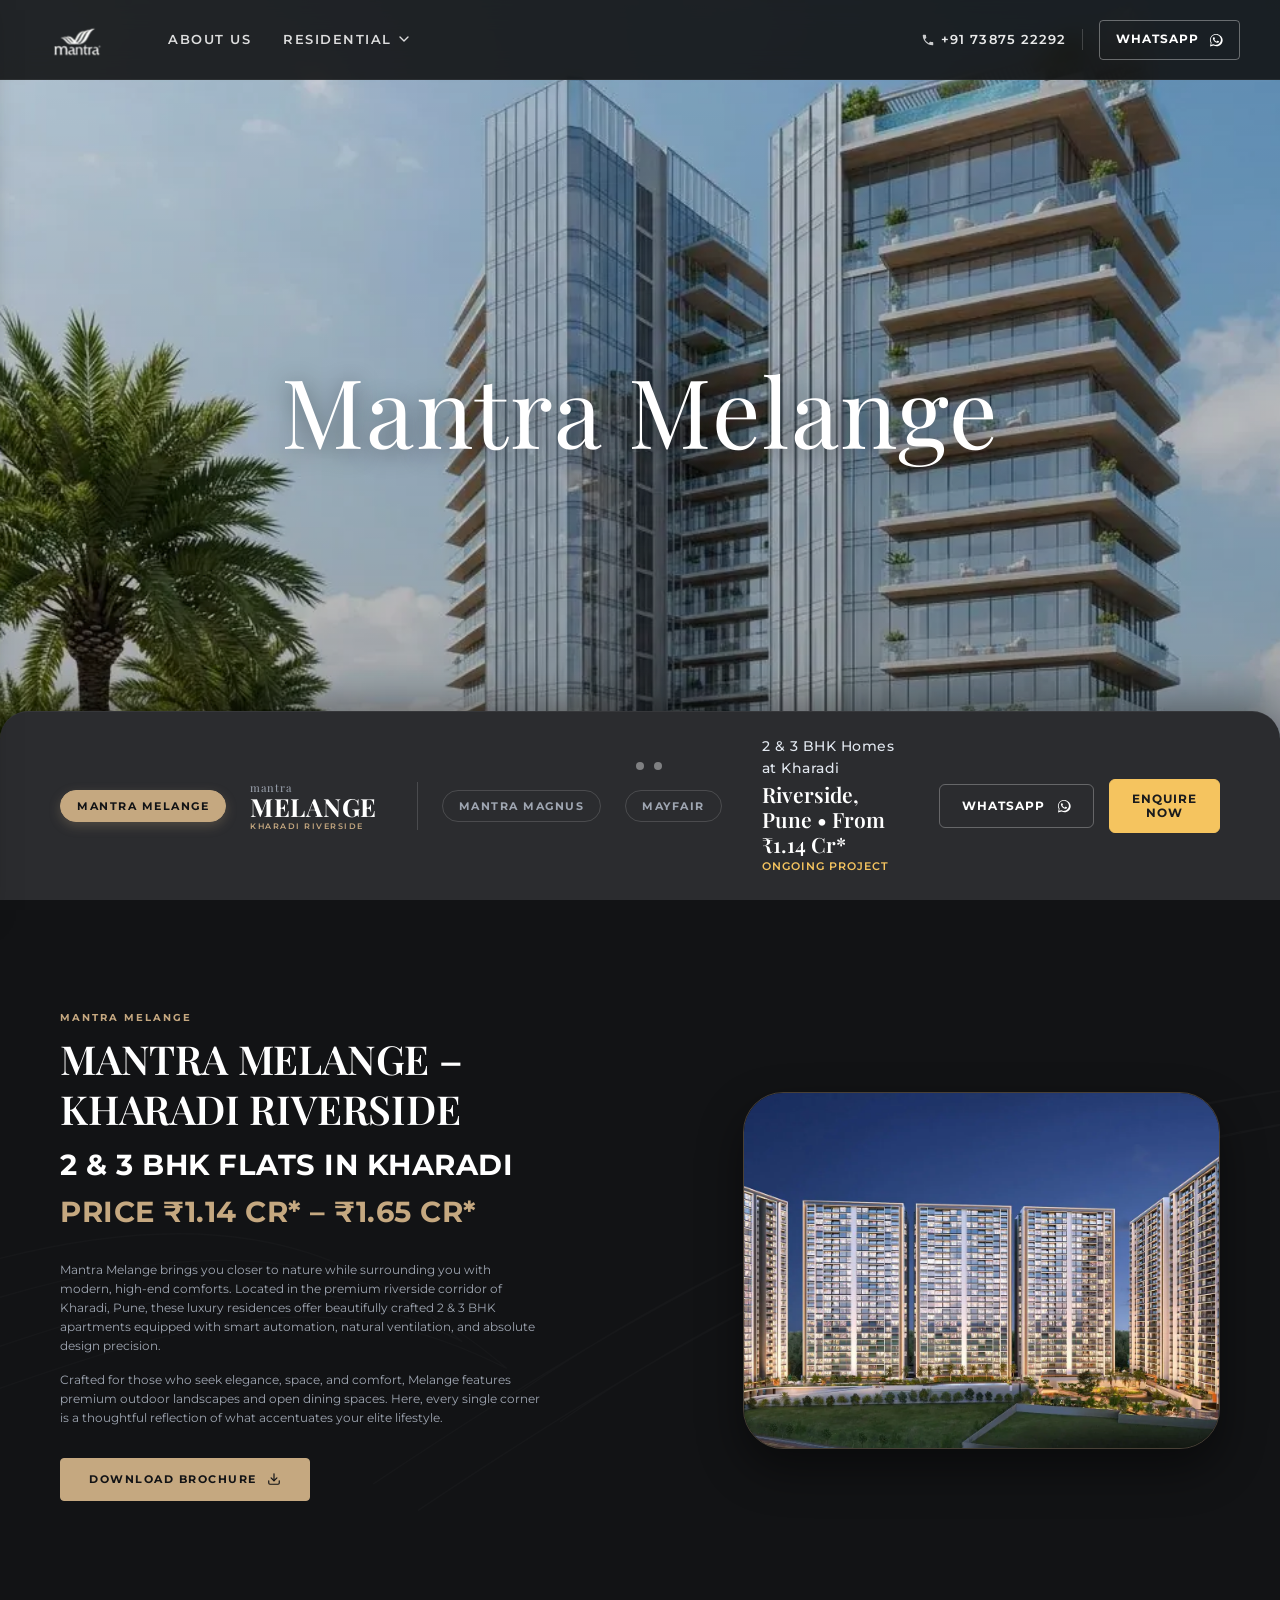
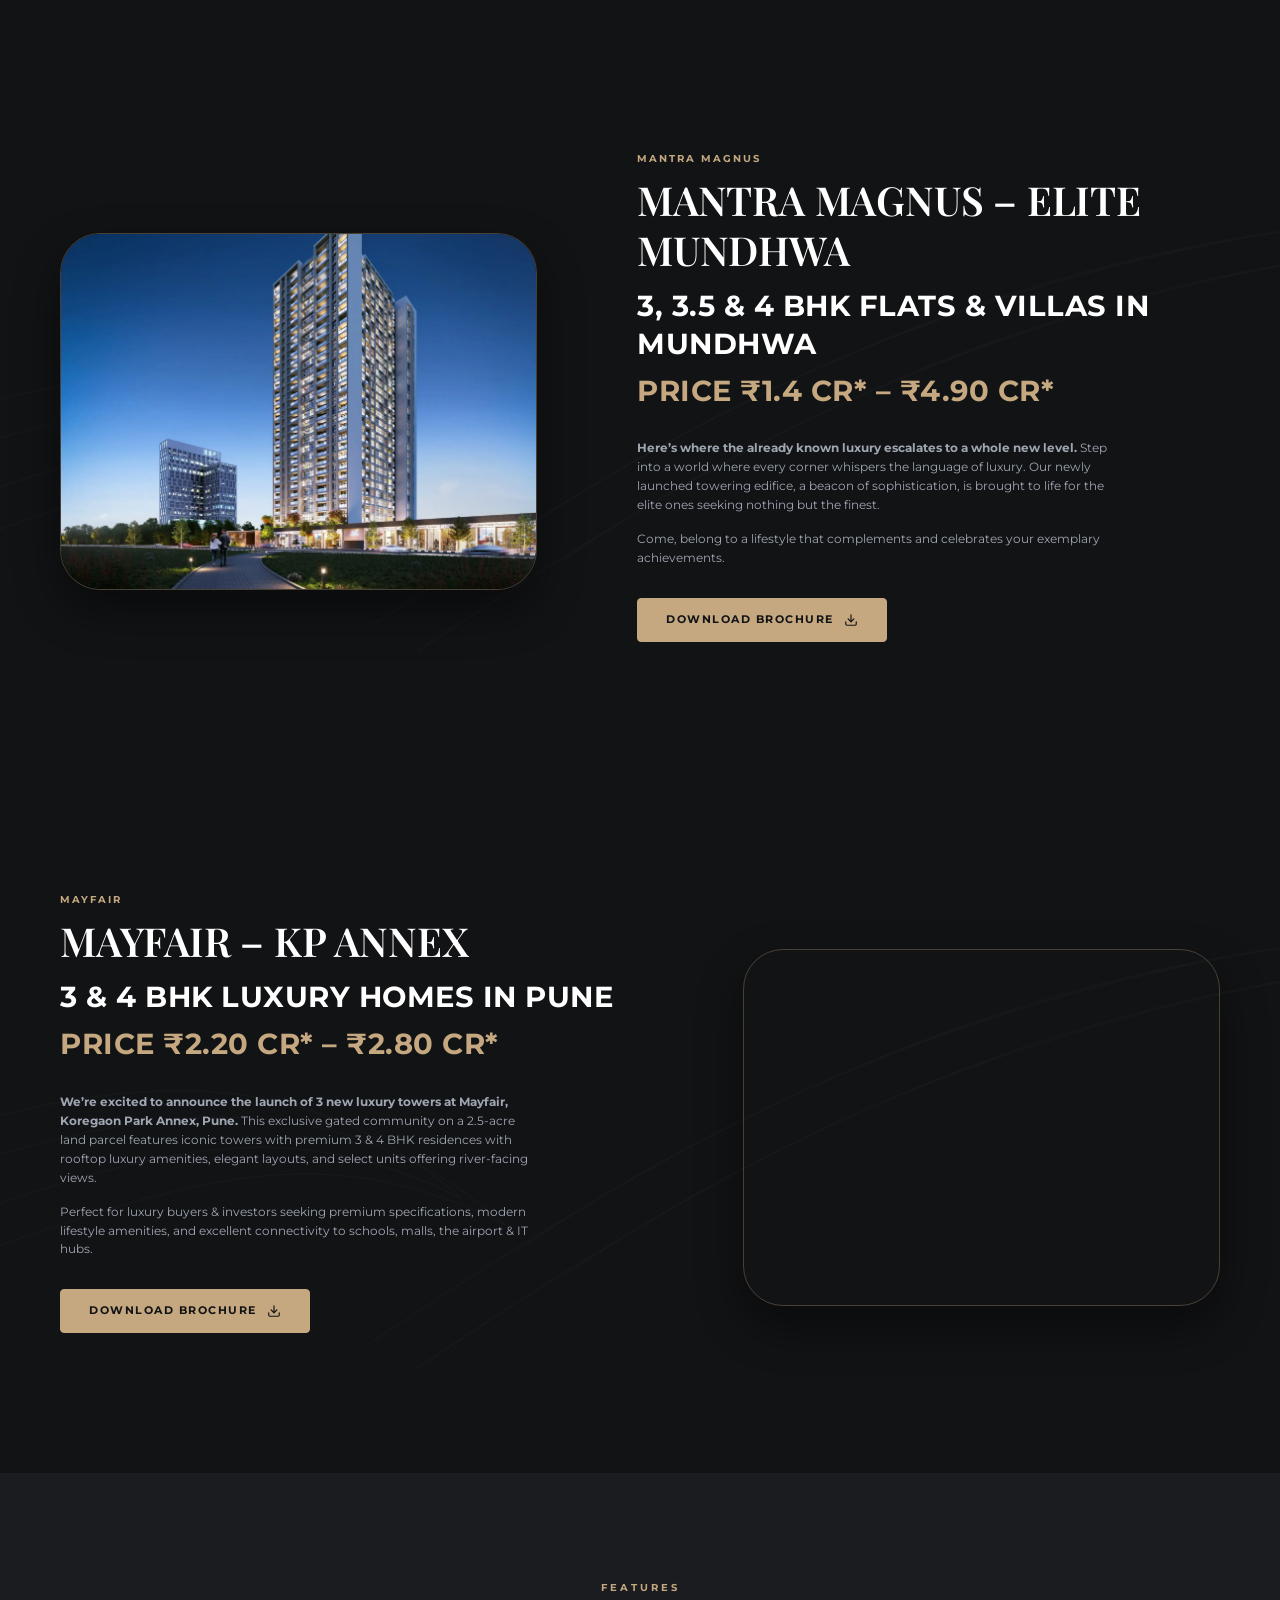
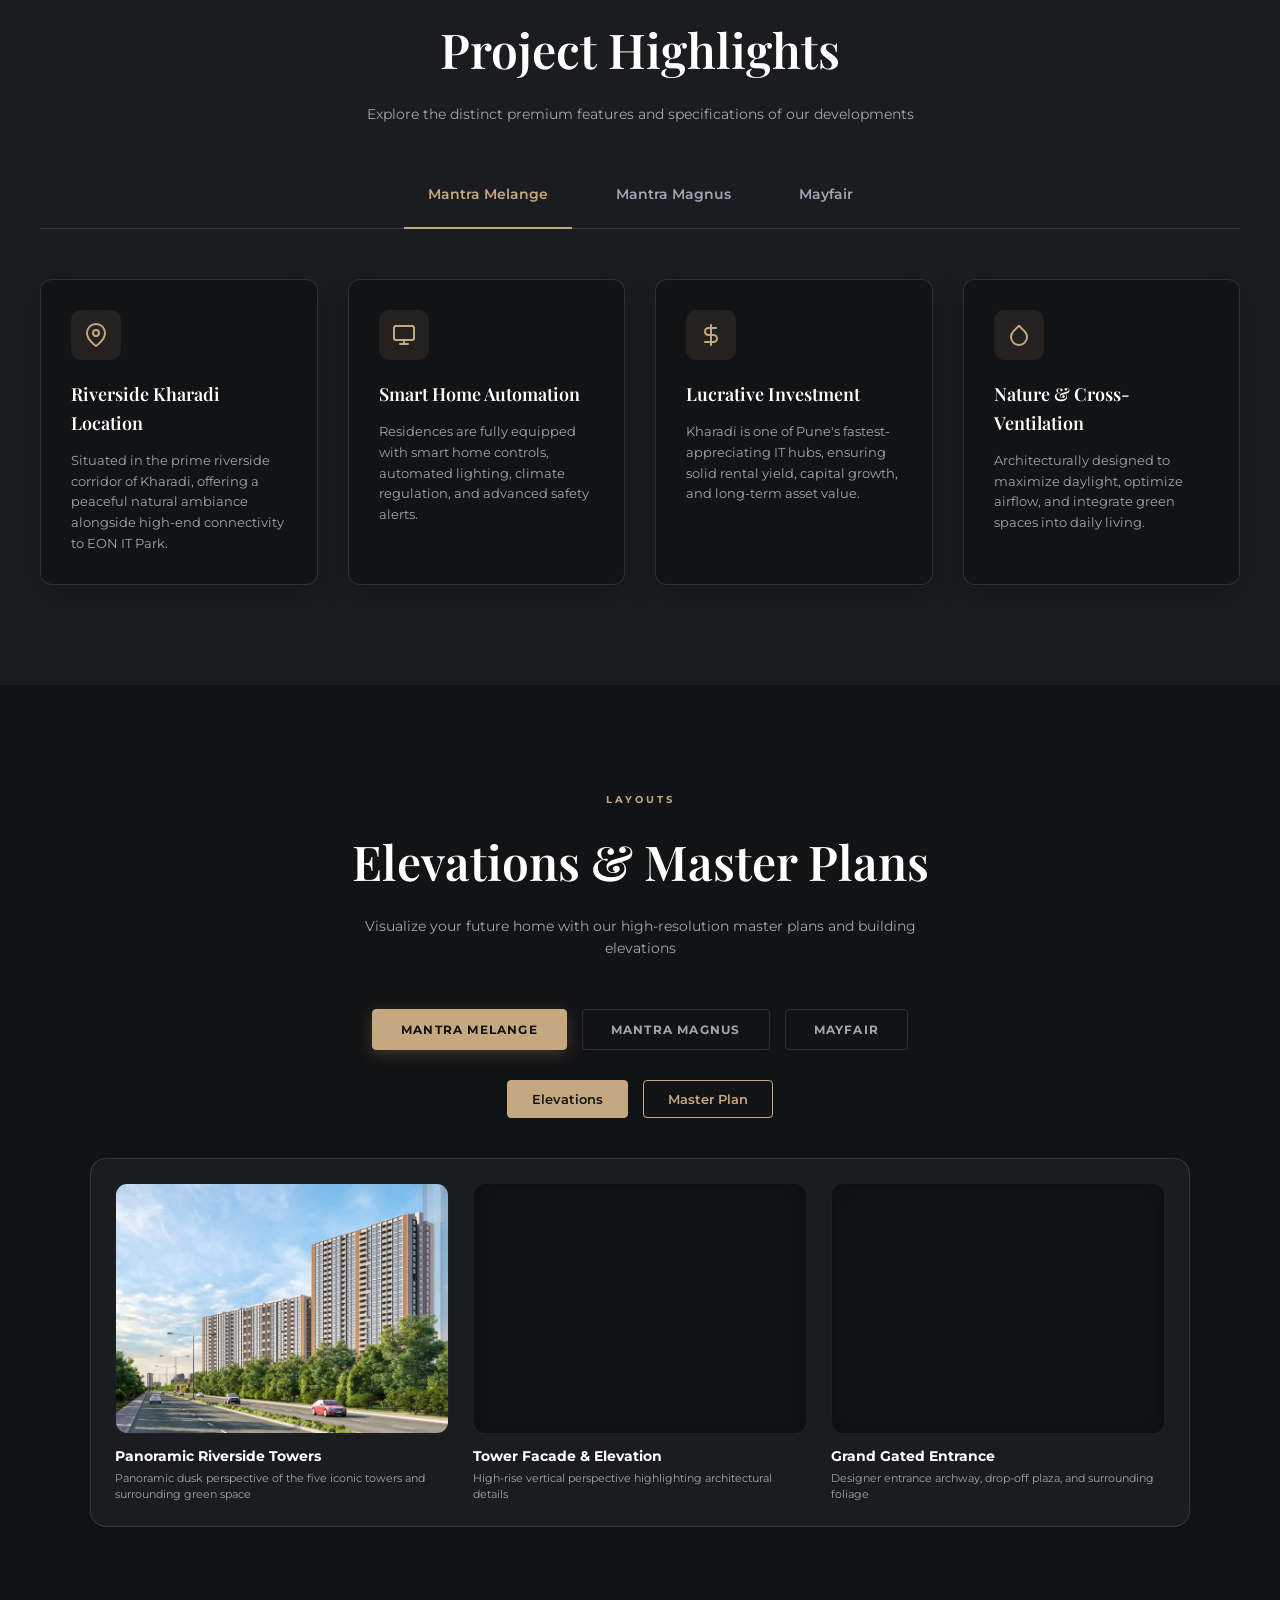
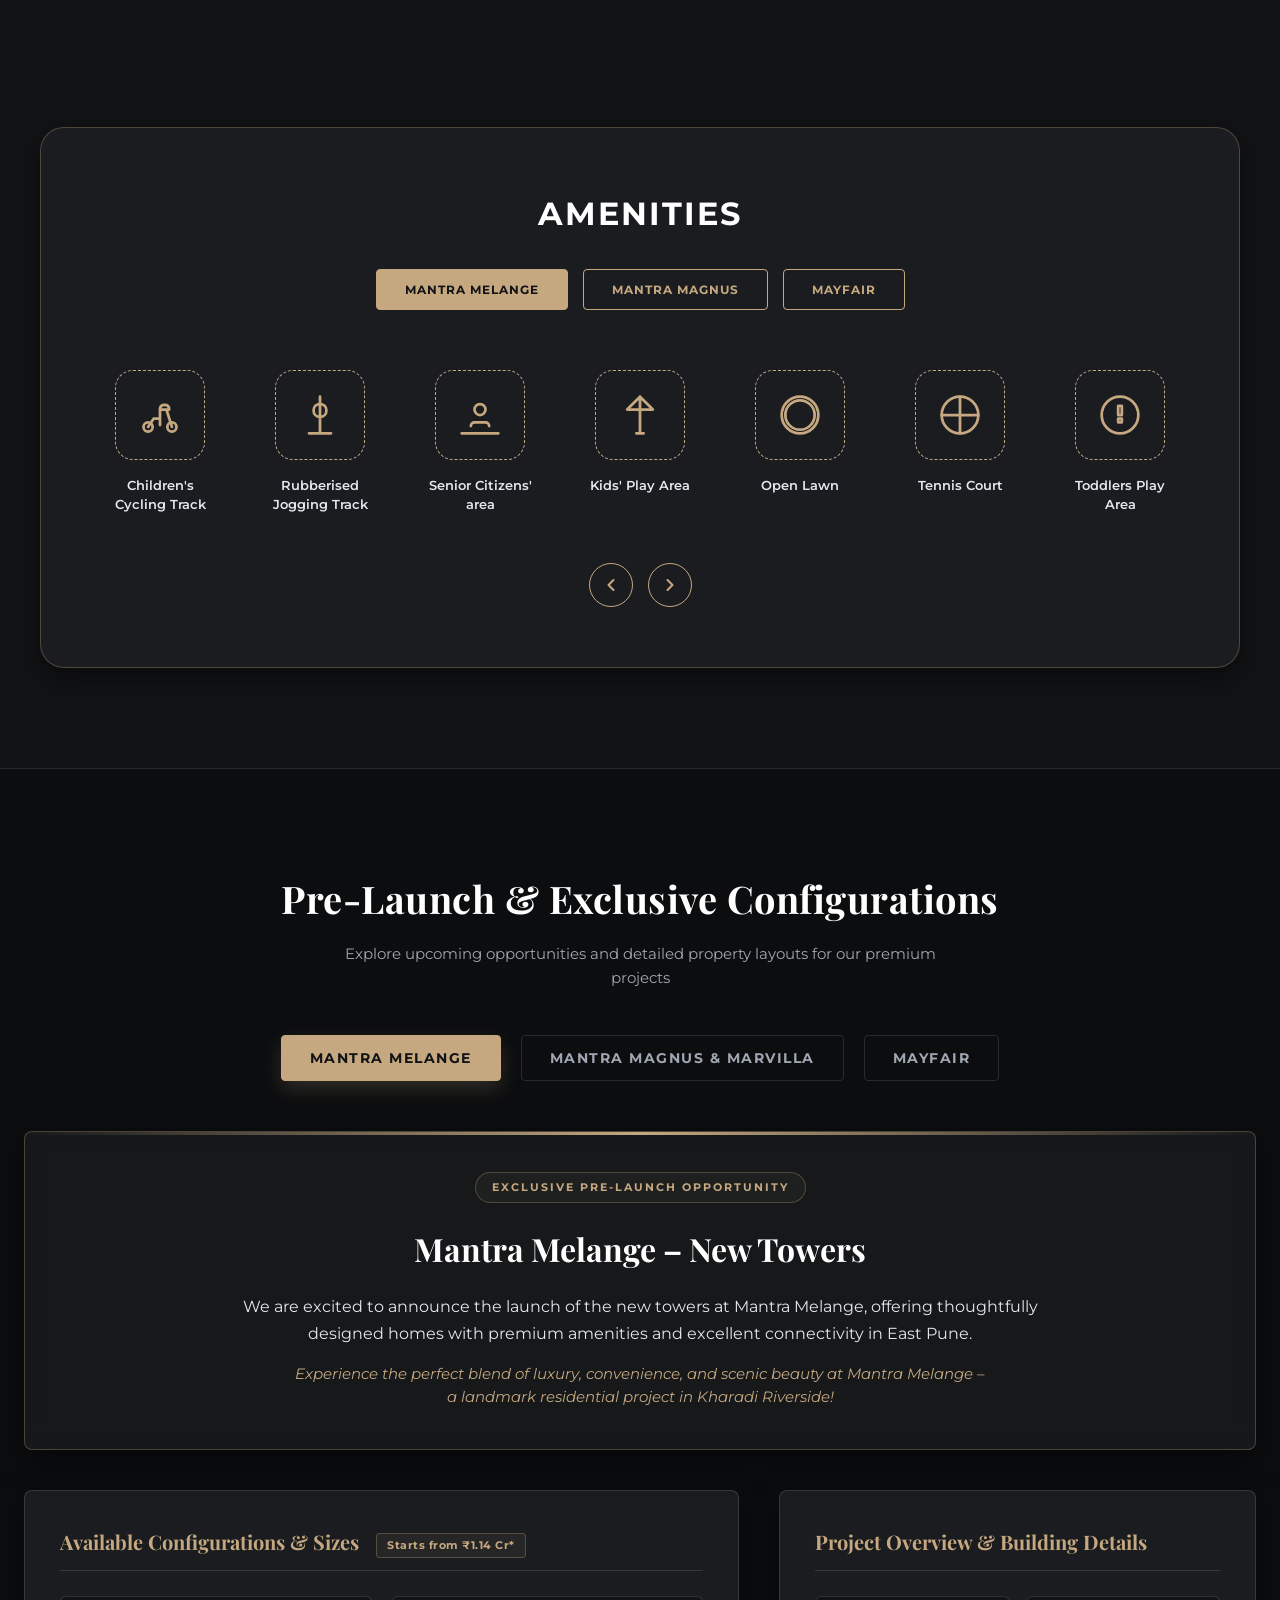
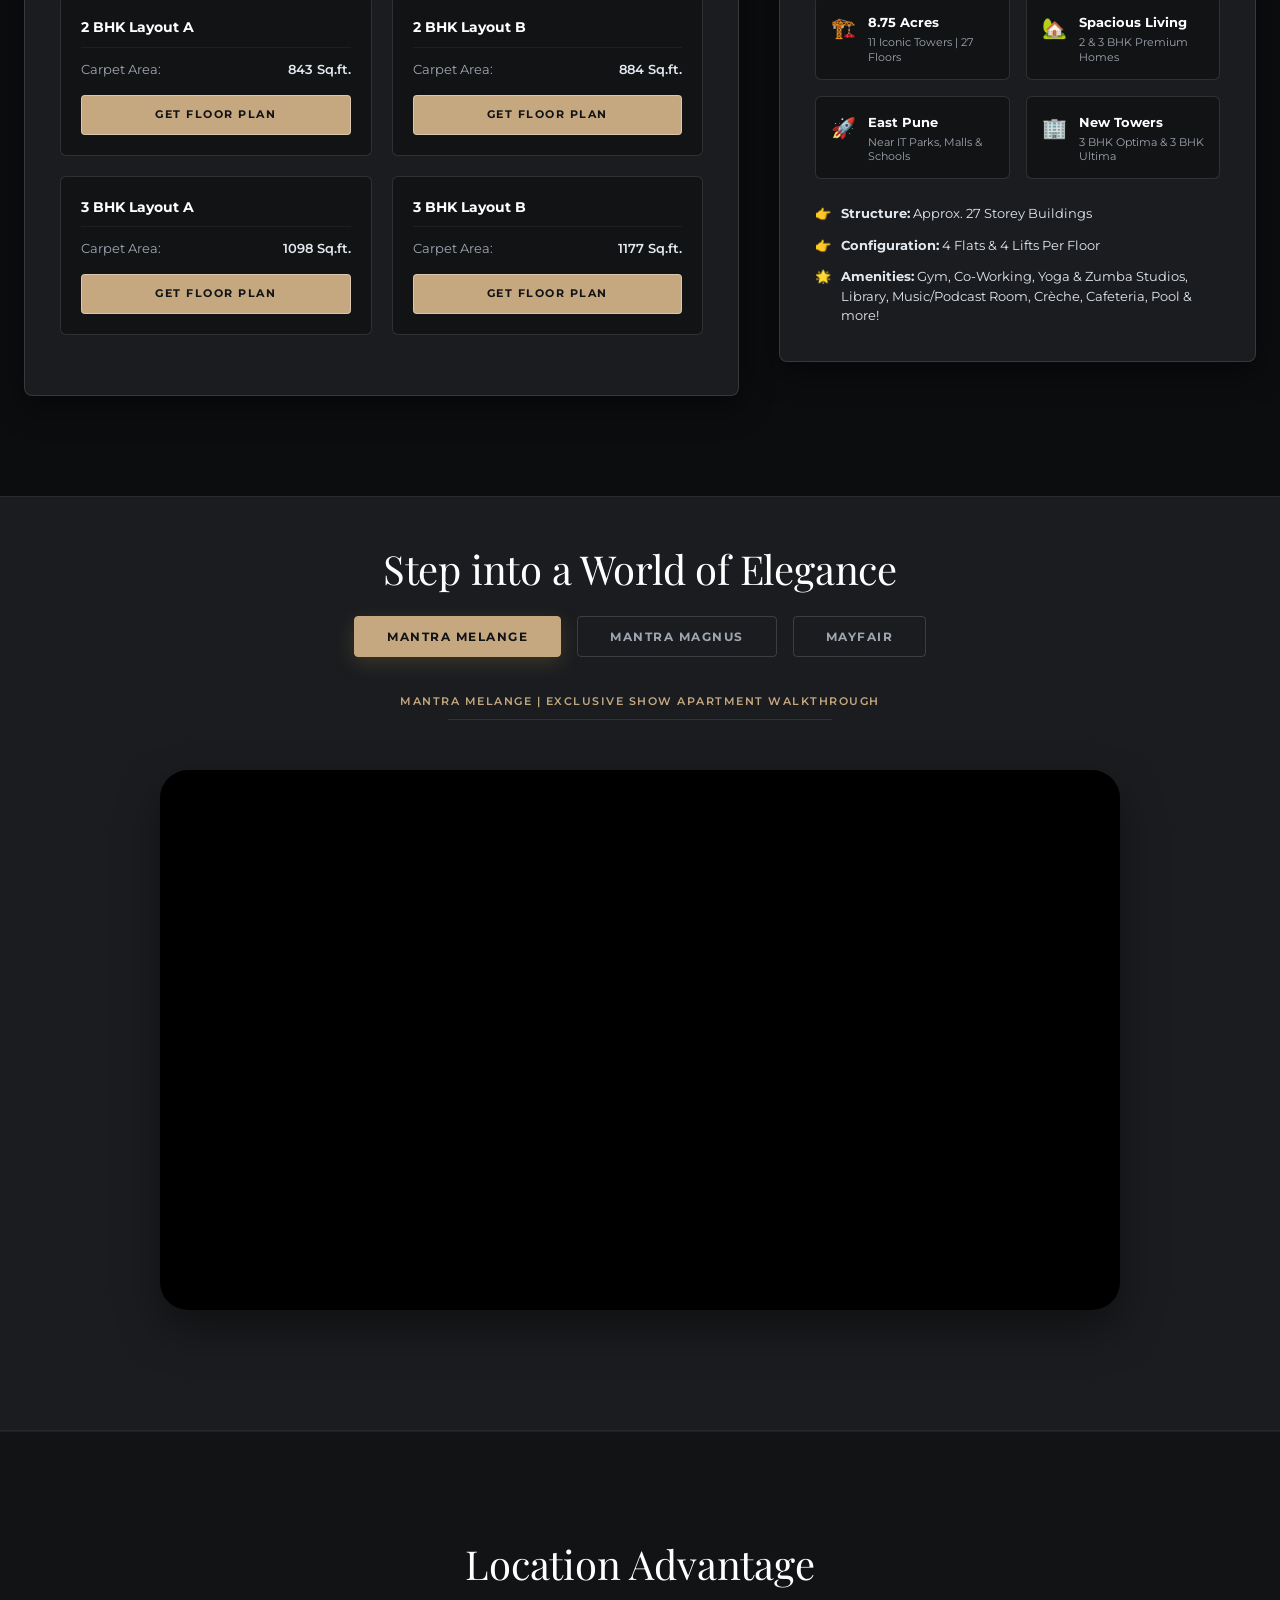
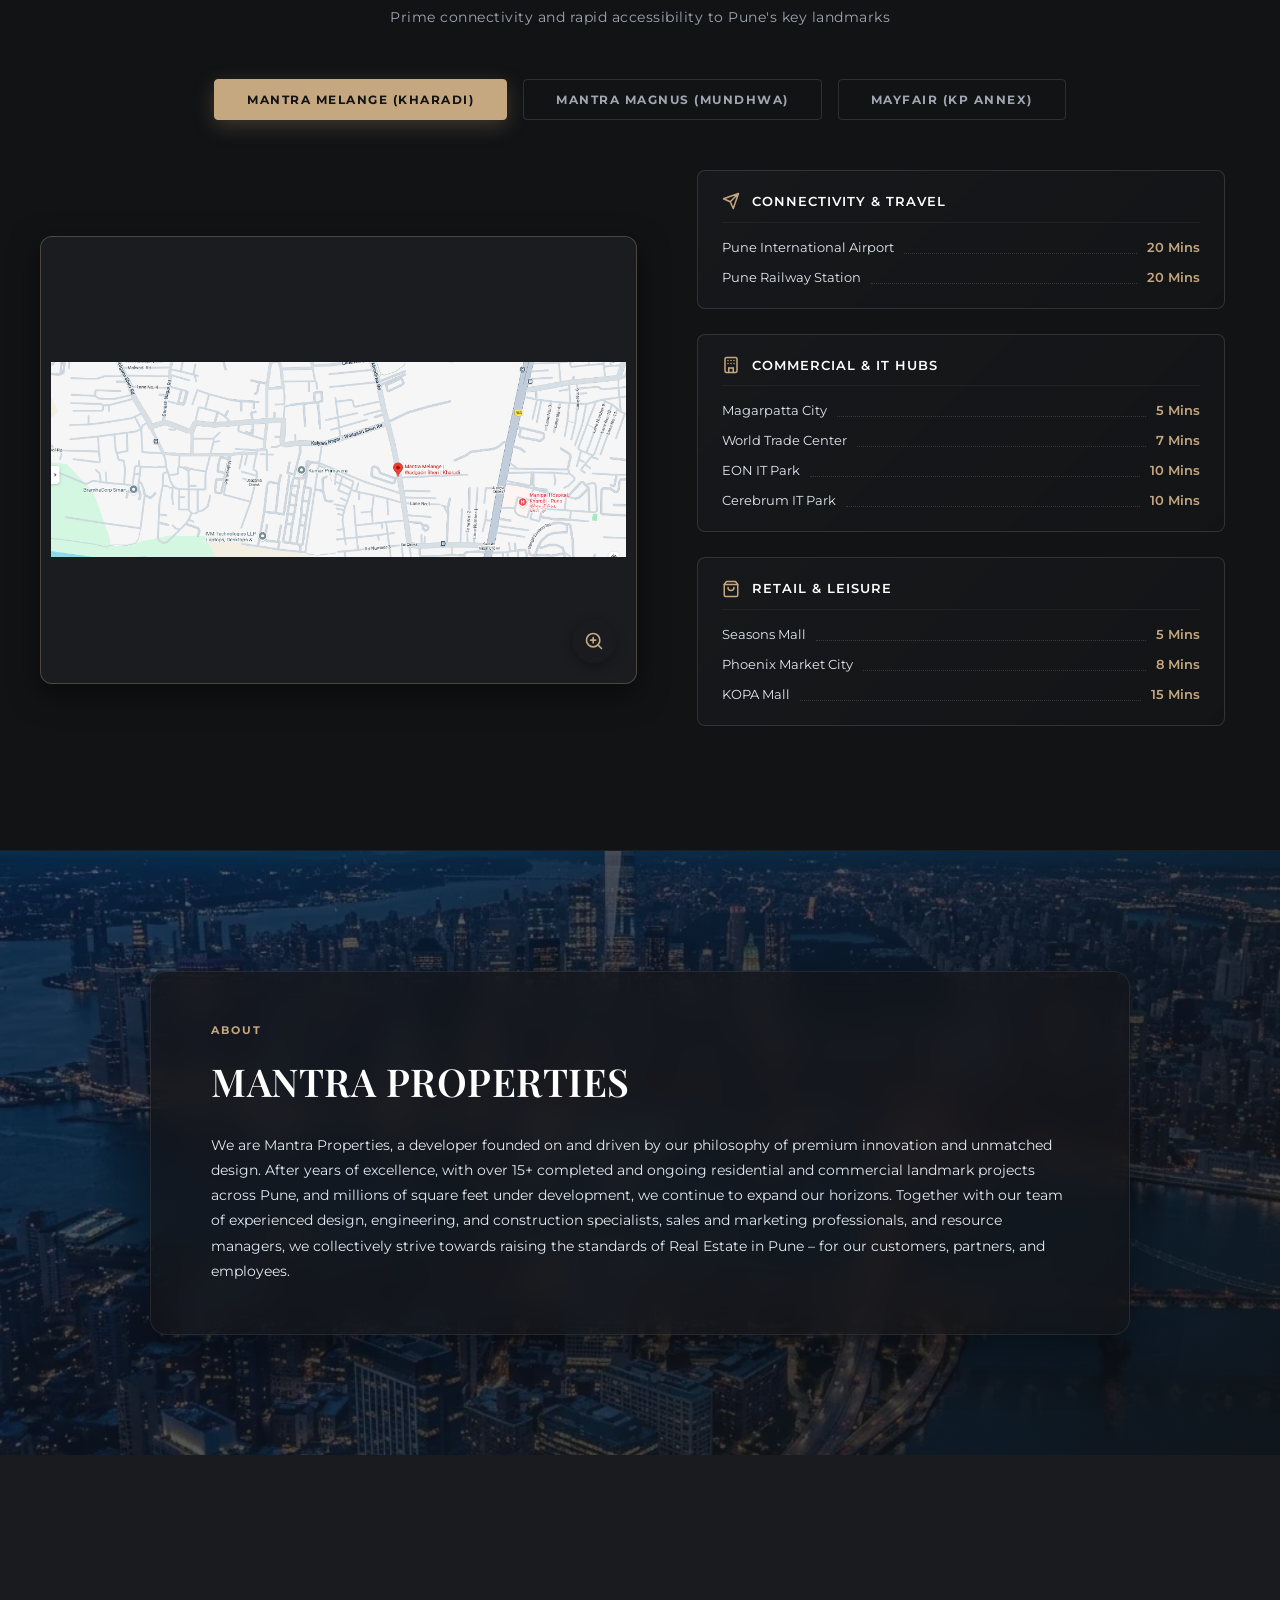
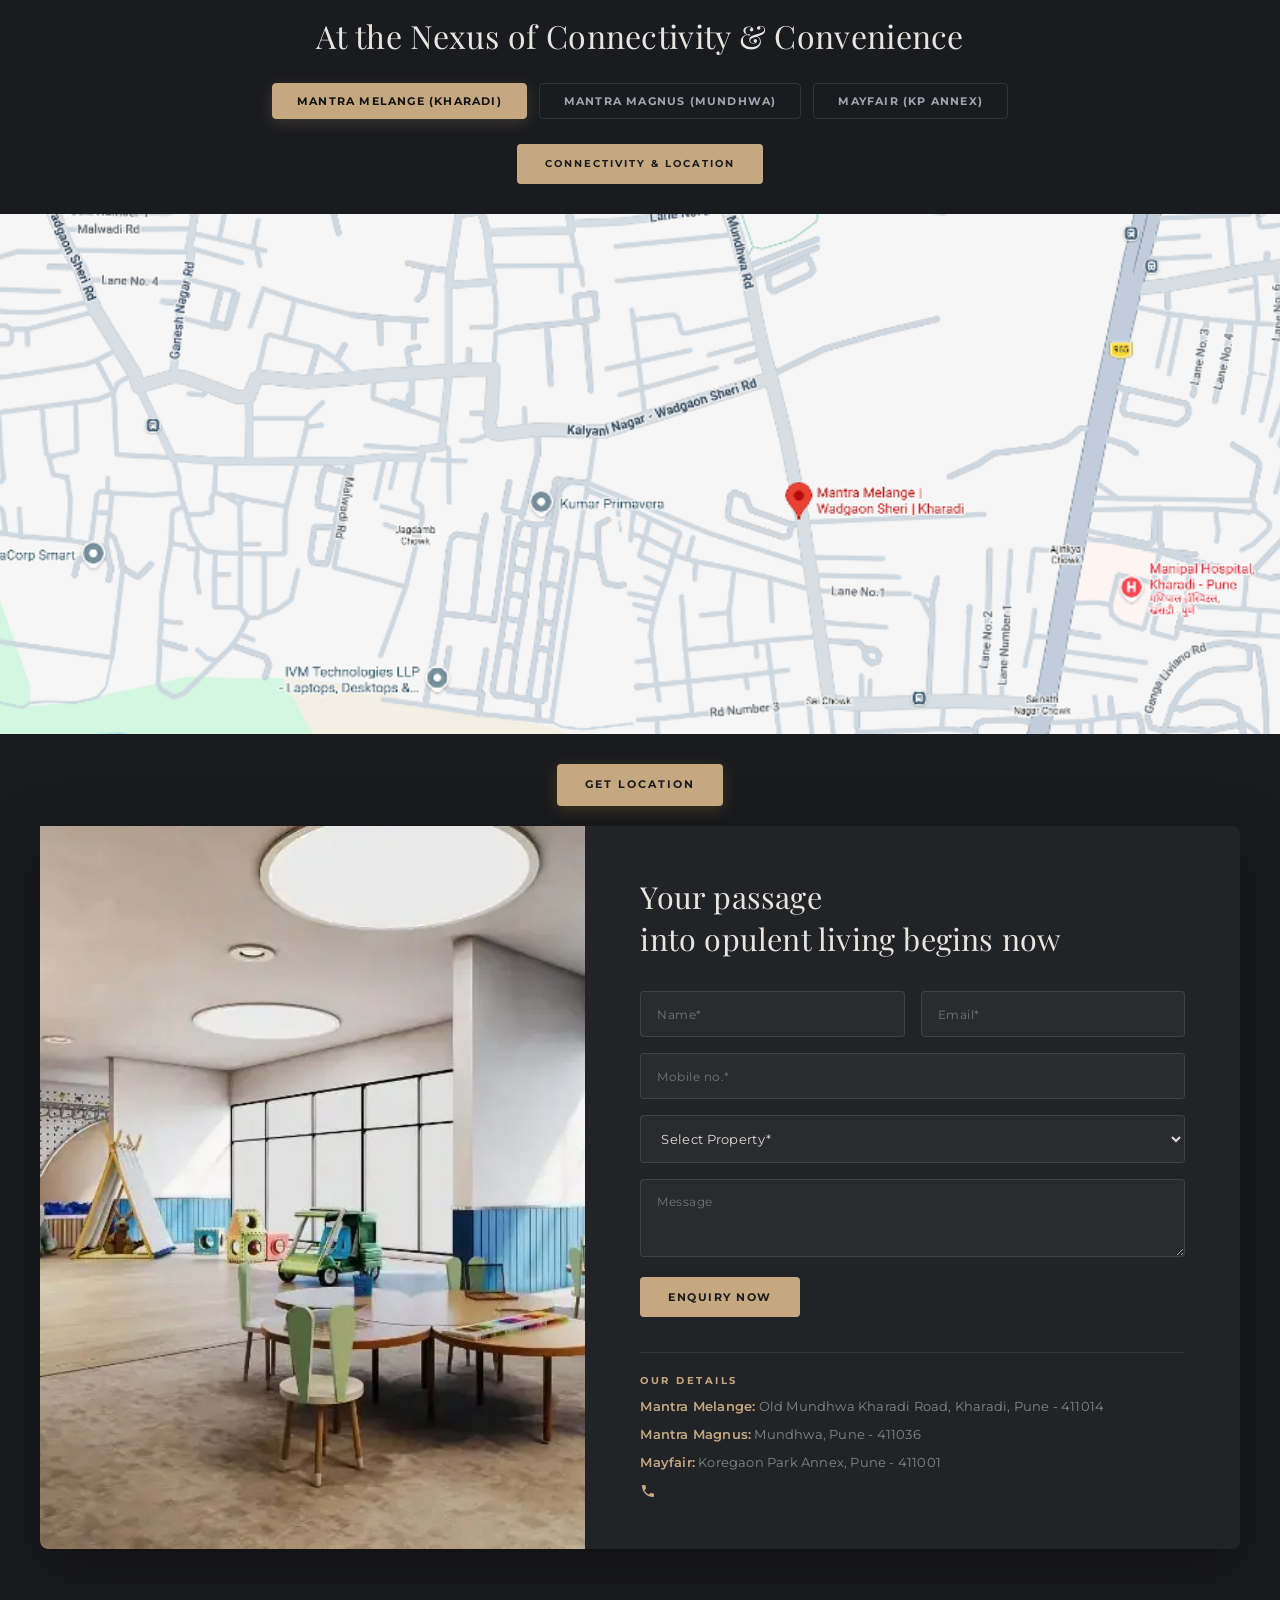
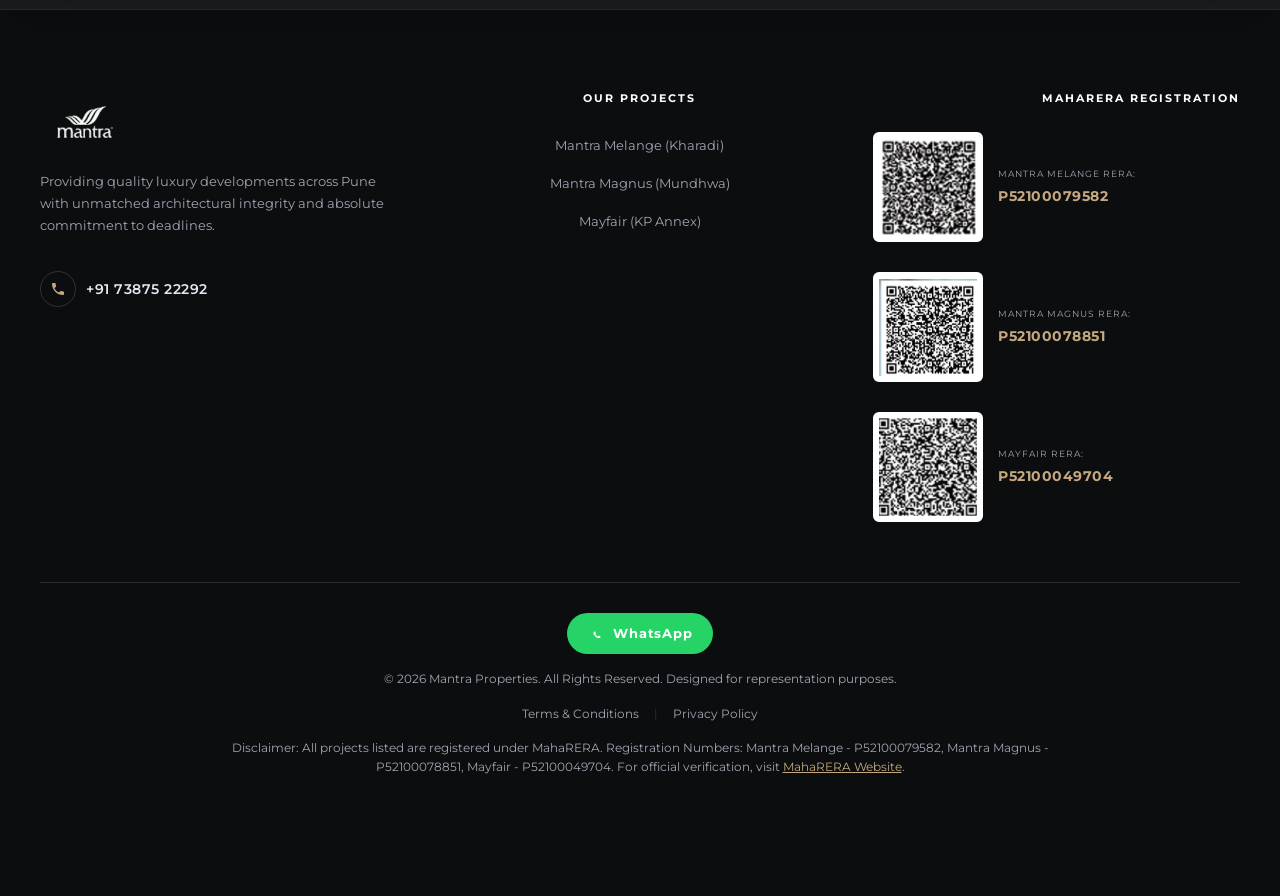
==== commit c81d35d5: "Rename 'Mayfair Residences' to 'Mayfair' across the application" ====
--- a/index.html
+++ b/index.html
@@ -95,9 +95,9 @@
                 <!-- Card 3 -->
                 <a href="#" class="mega-card" data-filter="residential" data-hero-index="2">
                   <div class="mega-card-img-wrapper">
-                    <img src="assets/mayfair_river.webp" alt="Mayfair Residences" loading="lazy" decoding="async" width="280" height="180">
-                  </div>
-                  <h4 class="mega-card-title">Mayfair Residences</h4>
+                    <img src="assets/mayfair_river.webp" alt="Mayfair" loading="lazy" decoding="async" width="280" height="180">
+                  </div>
+                  <h4 class="mega-card-title">Mayfair</h4>
                   <p class="mega-card-subtitle">Koregaon Park Annex <span>•</span> New Launch</p>
                 </a>
 
@@ -154,7 +154,7 @@
         <div class="drawer-submenu">
           <a href="#" class="drawer-sublink" data-filter="residential" data-hero-index="0">Mantra Melange</a>
           <a href="#" class="drawer-sublink" data-filter="residential" data-hero-index="1">Mantra Magnus</a>
-          <a href="#" class="drawer-sublink" data-filter="residential" data-hero-index="2">Mayfair Residences</a>
+          <a href="#" class="drawer-sublink" data-filter="residential" data-hero-index="2">Mayfair</a>
         </div>
       </li>
 
@@ -194,15 +194,15 @@
       data-whatsapp="https://api.whatsapp.com/send/?phone=917387522292&text=Hello%2C+I+am+interested+in+Mantra+Properties.+Please+share+more+details.&type=phone_number&app_absent=0">
     </div>
     <div class="hero-bg hero-bg-mayfair"
-      data-title="Mayfair Residences"
+      data-title="Mayfair"
       data-brand-main="MAYFAIR"
       data-brand-sub="KOREGAON PARK ANNEX"
       data-details-top="3 &amp; 4 BHK Luxury Residences at Koregaon Park Annex"
       data-details-title="Koregaon Park Annex, Pune • From ₹2.20 Cr*"
       data-details-status="New Launch"
-      data-enquire="https://api.whatsapp.com/send/?phone=917387522292&text=Hello%2C+I+am+interested+in+Mayfair+Residences.+Please+share+more+details.&type=phone_number&app_absent=0"
+      data-enquire="https://api.whatsapp.com/send/?phone=917387522292&text=Hello%2C+I+am+interested+in+Mayfair.+Please+share+more+details.&type=phone_number&app_absent=0"
       data-scroll="#enquire"
-      data-whatsapp="https://api.whatsapp.com/send/?phone=917387522292&text=Hello%2C+I+am+interested+in+Mayfair+Residences.+Please+share+more+details.&type=phone_number&app_absent=0">
+      data-whatsapp="https://api.whatsapp.com/send/?phone=917387522292&text=Hello%2C+I+am+interested+in+Mayfair.+Please+share+more+details.&type=phone_number&app_absent=0">
     </div>
 
 
@@ -224,7 +224,7 @@
               <span class="brand-sub" id="heroBrandSub">KHARADI RIVERSIDE</span>
             </div>
             <button class="hero-tab-btn" data-index="1" aria-label="Mantra Magnus"><span class="hide-mobile">Mantra </span>Magnus</button>
-            <button class="hero-tab-btn" data-index="2" aria-label="Mayfair Residences"><span class="hide-mobile">Mayfair </span>Residences</button>
+            <button class="hero-tab-btn" data-index="2" aria-label="Mayfair">Mayfair</button>
           </div>
           <div class="project-details">
             <p class="details-top" id="heroDetailsTop">2 &amp; 3 BHK Homes at Kharadi</p>
@@ -364,7 +364,7 @@
 
   </section>
 
-  <!-- Mayfair Residences About Section -->
+  <!-- Mayfair About Section -->
   <section id="mayfair-about" class="about mayfair-about">
     <!-- Full-Width Background Watermark Lines crossing behind the image -->
     <div class="about-watermark" aria-hidden="true">
@@ -383,17 +383,17 @@
       <div class="about-grid">
         <!-- Content on Left -->
         <div class="about-info">
-          <span class="section-tag-dark">MAYFAIR RESIDENCES</span>
-          <h2 class="section-title-dark">MAYFAIR RESIDENCES – KP ANNEX</h2>
+          <span class="section-tag-dark">MAYFAIR</span>
+          <h2 class="section-title-dark">MAYFAIR – KP ANNEX</h2>
           <h3 class="section-subtitle-spec">3 &amp; 4 BHK LUXURY HOMES IN PUNE</h3>
           <h4 class="section-price-spec">PRICE ₹2.20 CR* – ₹2.80 CR*</h4>
           
-          <p class="about-text-dark"><strong>We’re excited to announce the launch of 3 new luxury towers at Mayfair Residences, Koregaon Park Annex, Pune.</strong> This exclusive gated community on a 2.5-acre land parcel features iconic towers with premium 3 &amp; 4 BHK residences with rooftop luxury amenities, elegant layouts, and select units offering river-facing views.</p>
+          <p class="about-text-dark"><strong>We’re excited to announce the launch of 3 new luxury towers at Mayfair, Koregaon Park Annex, Pune.</strong> This exclusive gated community on a 2.5-acre land parcel features iconic towers with premium 3 &amp; 4 BHK residences with rooftop luxury amenities, elegant layouts, and select units offering river-facing views.</p>
           <p class="about-text-dark">Perfect for luxury buyers &amp; investors seeking premium specifications, modern lifestyle amenities, and excellent connectivity to schools, malls, the airport &amp; IT hubs.</p>
           
           <!-- Download Brochure Action -->
           <div class="about-actions">
-            <a href="https://api.whatsapp.com/send/?phone=917387522292&text=Hello%2C+I+am+interested+in+Mayfair+Residences.+Please+share+more+details.&type=phone_number&app_absent=0" target="_blank" rel="noopener noreferrer" class="btn-about-action btn-gold">
+            <a href="https://api.whatsapp.com/send/?phone=917387522292&text=Hello%2C+I+am+interested+in+Mayfair.+Please+share+more+details.&type=phone_number&app_absent=0" target="_blank" rel="noopener noreferrer" class="btn-about-action btn-gold">
               <span>DOWNLOAD BROCHURE</span>
               <svg class="icon-download" viewBox="0 0 24 24" fill="none" stroke="currentColor" stroke-width="2" stroke-linecap="round" stroke-linejoin="round">
                 <path d="M21 15v4a2 2 0 0 1-2 2H5a2 2 0 0 1-2-2v-4"></path>
@@ -407,7 +407,7 @@
         <!-- Image on Right -->
         <div class="about-visuals">
           <div class="lifestyle-img-wrapper">
-            <img src="assets/mayfair_about.webp" alt="Mayfair Residences Facade" class="lifestyle-img" loading="lazy" decoding="async" width="580" height="400">
+            <img src="assets/mayfair_about.webp" alt="Mayfair Facade" class="lifestyle-img" loading="lazy" decoding="async" width="580" height="400">
           </div>
         </div>
       </div>
@@ -428,7 +428,7 @@
       <div class="highlights-tabs">
         <button class="highlight-tab-btn active" data-target="highlight-melange">Mantra Melange</button>
         <button class="highlight-tab-btn" data-target="highlight-magnus">Mantra Magnus</button>
-        <button class="highlight-tab-btn" data-target="highlight-mayfair">Mayfair Residences</button>
+        <button class="highlight-tab-btn" data-target="highlight-mayfair">Mayfair</button>
       </div>
 
       <!-- Tab Content wrapper -->
@@ -534,7 +534,7 @@
           </div>
         </div>
 
-        <!-- Tab 3 Content: Mayfair Residences -->
+        <!-- Tab 3 Content: Mayfair -->
         <div class="highlight-pane" id="highlight-mayfair">
           <div class="highlight-grid">
             
@@ -608,7 +608,7 @@
       <div class="plans-level1-tabs">
         <button class="level1-tab-btn active" data-target="plan-melange">Mantra Melange</button>
         <button class="level1-tab-btn" data-target="plan-magnus">Mantra Magnus</button>
-        <button class="level1-tab-btn" data-target="plan-mayfair">Mayfair Residences</button>
+        <button class="level1-tab-btn" data-target="plan-mayfair">Mayfair</button>
       </div>
 
       <!-- Plans Content Wrapper -->
@@ -832,7 +832,7 @@
             <div class="sub-plans-pane" id="mayfair-master">
               <div class="plan-display-card">
                 <div class="plan-img-wrapper">
-                  <img src="assets/mayfair_master_plan.webp" alt="Mayfair Residences Master Plan Layout" decoding="async" width="660" height="750">
+                  <img src="assets/mayfair_master_plan.webp" alt="Mayfair Master Plan Layout" decoding="async" width="660" height="750">
                 </div>
                 <div class="plan-legend-panel">
                   <h4 class="legend-header">AMENITIES &amp; KEY LOCATIONS:</h4>
@@ -874,7 +874,7 @@
       <div class="amenities-property-tabs">
         <button class="amenities-tab-btn active" data-target="amenities-melange">Mantra Melange</button>
         <button class="amenities-tab-btn" data-target="amenities-magnus">Mantra Magnus</button>
-        <button class="amenities-tab-btn" data-target="amenities-mayfair">Mayfair Residences</button>
+        <button class="amenities-tab-btn" data-target="amenities-mayfair">Mayfair</button>
       </div>
 
       <!-- Tab Contents -->
@@ -1058,7 +1058,7 @@
           </div>
         </div>
 
-        <!-- Mayfair Residences Pane -->
+        <!-- Mayfair Pane -->
         <div class="amenities-pane" id="amenities-mayfair">
           <div class="amenities-slider-outer">
             <div class="amenities-slider-inner" id="slider-mayfair-amenities">
@@ -1160,7 +1160,7 @@
       <div class="prelaunch-property-tabs">
         <button class="prelaunch-tab-btn active" data-target="prelaunch-melange">Mantra Melange</button>
         <button class="prelaunch-tab-btn" data-target="prelaunch-magnus">Mantra Magnus &amp; Marvilla</button>
-        <button class="prelaunch-tab-btn" data-target="prelaunch-mayfair">Mayfair Residences</button>
+        <button class="prelaunch-tab-btn" data-target="prelaunch-mayfair">Mayfair</button>
       </div>
 
       <!-- Tab Contents -->
@@ -1462,11 +1462,11 @@
           
         </div>
 
-        <!-- Mayfair Residences Content -->
+        <!-- Mayfair Content -->
         <div class="prelaunch-pane" id="prelaunch-mayfair">
           <div class="prelaunch-intro-card">
             <div class="prelaunch-badge">NEW LAUNCH TOWERS</div>
-            <h3>Mayfair Residences – Koregaon Park Annex</h3>
+            <h3>Mayfair – Koregaon Park Annex</h3>
             <p class="prelaunch-intro-desc">Experience luxury riverside living with 3 iconic towers featuring premium 3 &amp; 4 BHK residences and exclusive rooftop amenities.</p>
             
             <div class="prelaunch-specs-row">
@@ -1522,7 +1522,7 @@
             <div class="apartment-spec-card">
               <div class="apartment-header">
                 <h4>3 BHK Residences</h4>
-                <a href="https://api.whatsapp.com/send/?phone=917387522292&text=Hello%2C+I+am+interested+in+Mayfair+Residences.+Please+share+more+details.&type=phone_number&app_absent=0" target="_blank" rel="noopener noreferrer" class="btn-enquire" style="display: inline-flex; align-items: center; justify-content: center; gap: 6px; padding: 8px 16px; font-size: 11px; letter-spacing: 1.5px; border-radius: 4px; background-color: var(--accent-gold); color: var(--bg-primary); font-weight: 700; transition: var(--transition-fast); height: auto;">
+                <a href="https://api.whatsapp.com/send/?phone=917387522292&text=Hello%2C+I+am+interested+in+Mayfair.+Please+share+more+details.&type=phone_number&app_absent=0" target="_blank" rel="noopener noreferrer" class="btn-enquire" style="display: inline-flex; align-items: center; justify-content: center; gap: 6px; padding: 8px 16px; font-size: 11px; letter-spacing: 1.5px; border-radius: 4px; background-color: var(--accent-gold); color: var(--bg-primary); font-weight: 700; transition: var(--transition-fast); height: auto;">
                   <span>GET FLOOR PLAN</span>
                 </a>
               </div>
@@ -1538,7 +1538,7 @@
             <div class="apartment-spec-card">
               <div class="apartment-header">
                 <h4>3 BHK Ultima</h4>
-                <a href="https://api.whatsapp.com/send/?phone=917387522292&text=Hello%2C+I+am+interested+in+Mayfair+Residences.+Please+share+more+details.&type=phone_number&app_absent=0" target="_blank" rel="noopener noreferrer" class="btn-enquire" style="display: inline-flex; align-items: center; justify-content: center; gap: 6px; padding: 8px 16px; font-size: 11px; letter-spacing: 1.5px; border-radius: 4px; background-color: var(--accent-gold); color: var(--bg-primary); font-weight: 700; transition: var(--transition-fast); height: auto;">
+                <a href="https://api.whatsapp.com/send/?phone=917387522292&text=Hello%2C+I+am+interested+in+Mayfair.+Please+share+more+details.&type=phone_number&app_absent=0" target="_blank" rel="noopener noreferrer" class="btn-enquire" style="display: inline-flex; align-items: center; justify-content: center; gap: 6px; padding: 8px 16px; font-size: 11px; letter-spacing: 1.5px; border-radius: 4px; background-color: var(--accent-gold); color: var(--bg-primary); font-weight: 700; transition: var(--transition-fast); height: auto;">
                   <span>GET FLOOR PLAN</span>
                 </a>
               </div>
@@ -1554,7 +1554,7 @@
             <div class="apartment-spec-card">
               <div class="apartment-header">
                 <h4>4 BHK Residences</h4>
-                <a href="https://api.whatsapp.com/send/?phone=917387522292&text=Hello%2C+I+am+interested+in+Mayfair+Residences.+Please+share+more+details.&type=phone_number&app_absent=0" target="_blank" rel="noopener noreferrer" class="btn-enquire" style="display: inline-flex; align-items: center; justify-content: center; gap: 6px; padding: 8px 16px; font-size: 11px; letter-spacing: 1.5px; border-radius: 4px; background-color: var(--accent-gold); color: var(--bg-primary); font-weight: 700; transition: var(--transition-fast); height: auto;">
+                <a href="https://api.whatsapp.com/send/?phone=917387522292&text=Hello%2C+I+am+interested+in+Mayfair.+Please+share+more+details.&type=phone_number&app_absent=0" target="_blank" rel="noopener noreferrer" class="btn-enquire" style="display: inline-flex; align-items: center; justify-content: center; gap: 6px; padding: 8px 16px; font-size: 11px; letter-spacing: 1.5px; border-radius: 4px; background-color: var(--accent-gold); color: var(--bg-primary); font-weight: 700; transition: var(--transition-fast); height: auto;">
                   <span>GET FLOOR PLAN</span>
                 </a>
               </div>
@@ -1570,7 +1570,7 @@
             <div class="apartment-spec-card">
               <div class="apartment-header">
                 <h4>4 BHK Ultima</h4>
-                <a href="https://api.whatsapp.com/send/?phone=917387522292&text=Hello%2C+I+am+interested+in+Mayfair+Residences.+Please+share+more+details.&type=phone_number&app_absent=0" target="_blank" rel="noopener noreferrer" class="btn-enquire" style="display: inline-flex; align-items: center; justify-content: center; gap: 6px; padding: 8px 16px; font-size: 11px; letter-spacing: 1.5px; border-radius: 4px; background-color: var(--accent-gold); color: var(--bg-primary); font-weight: 700; transition: var(--transition-fast); height: auto;">
+                <a href="https://api.whatsapp.com/send/?phone=917387522292&text=Hello%2C+I+am+interested+in+Mayfair.+Please+share+more+details.&type=phone_number&app_absent=0" target="_blank" rel="noopener noreferrer" class="btn-enquire" style="display: inline-flex; align-items: center; justify-content: center; gap: 6px; padding: 8px 16px; font-size: 11px; letter-spacing: 1.5px; border-radius: 4px; background-color: var(--accent-gold); color: var(--bg-primary); font-weight: 700; transition: var(--transition-fast); height: auto;">
                   <span>GET FLOOR PLAN</span>
                 </a>
               </div>
@@ -1599,7 +1599,7 @@
       <div class="video-tabs">
         <button class="video-tab-btn active" data-target="video-melange">Mantra Melange</button>
         <button class="video-tab-btn" data-target="video-magnus">Mantra Magnus</button>
-        <button class="video-tab-btn" data-target="video-mayfair">Mayfair Residences</button>
+        <button class="video-tab-btn" data-target="video-mayfair">Mayfair</button>
       </div>
 
       <!-- Video Tab Contents -->
@@ -1627,10 +1627,10 @@
         <!-- Mayfair Video Pane -->
         <div class="video-pane" id="video-mayfair">
           <div class="video-tagline-wrapper">
-            <span class="video-tagline">Mayfair Residences | Premium Luxury Walkthrough</span>
+            <span class="video-tagline">Mayfair | Premium Luxury Walkthrough</span>
           </div>
           <div class="video-wrapper">
-            <iframe src="https://www.youtube.com/embed/HIvC20qN24Q" title="Mayfair Residences - KP Annex, Pune | Project Walkthrough" frameborder="0" allow="accelerometer; autoplay; clipboard-write; encrypted-media; gyroscope; picture-in-picture; web-share" allowfullscreen loading="lazy"></iframe>
+            <iframe src="https://www.youtube.com/embed/HIvC20qN24Q" title="Mayfair - KP Annex, Pune | Project Walkthrough" frameborder="0" allow="accelerometer; autoplay; clipboard-write; encrypted-media; gyroscope; picture-in-picture; web-share" allowfullscreen loading="lazy"></iframe>
           </div>
         </div>
       </div>
@@ -1648,7 +1648,7 @@
       <div class="location-property-tabs">
         <button class="location-tab-btn active" data-target="location-melange">Mantra Melange (Kharadi)</button>
         <button class="location-tab-btn" data-target="location-magnus">Mantra Magnus (Mundhwa)</button>
-        <button class="location-tab-btn" data-target="location-mayfair">Mayfair Residences (KP Annex)</button>
+        <button class="location-tab-btn" data-target="location-mayfair">Mayfair (KP Annex)</button>
       </div>
 
       <!-- Tab Contents -->
@@ -2059,7 +2059,7 @@
         <!-- Mayfair Content Pane -->
         <div class="location-pane" id="location-mayfair">
           <div class="location-visual-wrapper">
-            <img src="assets/mayfair_map.webp" alt="Mayfair Residences Location Advantage" decoding="async" width="600" height="450">
+            <img src="assets/mayfair_map.webp" alt="Mayfair Location Advantage" decoding="async" width="600" height="450">
             <button class="location-visual-zoom" aria-label="Zoom Map">
               <svg viewBox="0 0 24 24" width="20" height="20" fill="none" stroke="currentColor" stroke-width="2" stroke-linecap="round" stroke-linejoin="round">
                 <circle cx="11" cy="11" r="8"></circle>
@@ -2232,7 +2232,7 @@
       <div class="map-tabs">
         <button class="map-tab-btn active" data-target="map-melange" data-link="https://maps.google.com/?q=Mantra+Melange+Kharadi+Pune" data-whatsapp="https://api.whatsapp.com/send/?phone=917387522292&text=Hello%2C+I+am+interested+in+Mantra+Properties.+Please+share+more+details.&type=phone_number&app_absent=0">Mantra Melange (Kharadi)</button>
         <button class="map-tab-btn" data-target="map-magnus" data-link="https://maps.app.goo.gl/dzncMaeHF6cPa6Vh8" data-whatsapp="https://api.whatsapp.com/send/?phone=917387522292&text=Hello%2C+I+am+interested+in+Mantra+Properties.+Please+share+more+details.&type=phone_number&app_absent=0">Mantra Magnus (Mundhwa)</button>
-        <button class="map-tab-btn" data-target="map-mayfair" data-link="https://maps.google.com/?q=Mayfair+Residences+Koregaon+Park+Annex+Pune" data-whatsapp="https://api.whatsapp.com/send/?phone=917387522292&text=Hello%2C+I+am+interested+in+Mayfair+Residences.+Please+share+more+details.&type=phone_number&app_absent=0">Mayfair Residences (KP Annex)</button>
+        <button class="map-tab-btn" data-target="map-mayfair" data-link="https://maps.google.com/?q=Mayfair+Koregaon+Park+Annex+Pune" data-whatsapp="https://api.whatsapp.com/send/?phone=917387522292&text=Hello%2C+I+am+interested+in+Mayfair.+Please+share+more+details.&type=phone_number&app_absent=0">Mayfair (KP Annex)</button>
       </div>
 
       <span class="btn-location-gold">CONNECTIVITY &amp; LOCATION</span>
@@ -2256,7 +2256,7 @@
       <!-- Mayfair Map Pane -->
       <div class="map-pane" id="map-mayfair">
         <div class="location-map-wrapper">
-          <img src="assets/mayfair_map.webp" alt="Mayfair Residences Location Map" style="width: 100%; height: 100%; object-fit: cover; display: block;" loading="lazy">
+          <img src="assets/mayfair_map.webp" alt="Mayfair Location Map" style="width: 100%; height: 100%; object-fit: cover; display: block;" loading="lazy">
         </div>
       </div>
     </div>
@@ -2291,7 +2291,7 @@
             <option value="" disabled selected>Select Property*</option>
             <option value="melange">Mantra Melange – Kharadi</option>
             <option value="magnus">Mantra Magnus – Mundhwa</option>
-            <option value="mayfair">Mayfair Residences – KP Annex</option>
+            <option value="mayfair">Mayfair – KP Annex</option>
             <option value="marvilla">Mantra Marvilla – Luxury Villa</option>
           </select>
           <textarea rows="3" placeholder="Message" aria-label="Message"></textarea>
@@ -2303,7 +2303,7 @@
           <span class="address-label">OUR DETAILS</span>
           <p style="margin-bottom: 8px;"><strong style="color: var(--accent-gold); font-weight: 600;">Mantra Melange:</strong> Old Mundhwa Kharadi Road, Kharadi, Pune - 411014</p>
           <p style="margin-bottom: 8px;"><strong style="color: var(--accent-gold); font-weight: 600;">Mantra Magnus:</strong> Mundhwa, Pune - 411036</p>
-          <p><strong style="color: var(--accent-gold); font-weight: 600;">Mayfair Residences:</strong> Koregaon Park Annex, Pune - 411001</p>
+          <p><strong style="color: var(--accent-gold); font-weight: 600;">Mayfair:</strong> Koregaon Park Annex, Pune - 411001</p>
           <div style="margin-top: 10px; display: flex; align-items: center; gap: 8px;">
             <a href="tel:7387522292" style="color: var(--accent-gold); display: flex; align-items: center;" aria-label="Call 7387522292">
               <svg viewBox="0 0 24 24" fill="currentColor" width="16" height="16"><path d="M6.6 10.8c1.4 2.8 3.8 5.1 6.6 6.6l2.2-2.2c.3-.3.7-.4 1-.2 1.1.4 2.3.6 3.6.6.6 0 1 .4 1 1V20c0 .6-.4 1-1 1C10.6 21 3 13.4 3 4c0-.6.4-1 1-1h3.5c.6 0 1 .4 1 1 0 1.3.2 2.5.6 3.6.1.3 0 .7-.2 1L6.6 10.8z"/></svg>
@@ -2339,7 +2339,7 @@
           <ul>
             <li><a href="#melange">Mantra Melange (Kharadi)</a></li>
             <li><a href="#magnus">Mantra Magnus (Mundhwa)</a></li>
-            <li><a href="#mayfair-about">Mayfair Residences (KP Annex)</a></li>
+            <li><a href="#mayfair-about">Mayfair (KP Annex)</a></li>
           </ul>
         </div>
 
@@ -2364,7 +2364,7 @@
             </div>
             <!-- Mayfair RERA -->
             <div class="rera-item">
-              <img src="assets/mayfair_rera_qr.png" alt="Mayfair Residences MahaRERA QR Code" class="footer-rera-qr" loading="lazy" decoding="async" width="110" height="110">
+              <img src="assets/mayfair_rera_qr.png" alt="Mayfair MahaRERA QR Code" class="footer-rera-qr" loading="lazy" decoding="async" width="110" height="110">
               <div class="rera-number-box">
                 <span class="rera-label">Mayfair RERA:</span>
                 <strong class="rera-no">P52100049704</strong>
@@ -2388,7 +2388,7 @@
           <span class="separator">|</span>
           <a href="#privacy">Privacy Policy</a>
         </div>
-        <p class="rera-disclaimer">Disclaimer: All projects listed are registered under MahaRERA. Registration Numbers: Mantra Melange - P52100079582, Mantra Magnus - P52100078851, Mayfair Residences - P52100049704. For official verification, visit <a href="https://maharera.maharashtra.gov.in" target="_blank" rel="noopener noreferrer">MahaRERA Website</a>.</p>
+        <p class="rera-disclaimer">Disclaimer: All projects listed are registered under MahaRERA. Registration Numbers: Mantra Melange - P52100079582, Mantra Magnus - P52100078851, Mayfair - P52100049704. For official verification, visit <a href="https://maharera.maharashtra.gov.in" target="_blank" rel="noopener noreferrer">MahaRERA Website</a>.</p>
       </div>
     </div>
   </footer>
@@ -2471,10 +2471,10 @@
               <option value="magnus-3.5bhk">3.5 BHK Ultima – Mantra Magnus</option>
               <option value="magnus-4.5bhk">4.5 BHK Ultima – Mantra Magnus</option>
               <option value="magnus-garden">Magnus Garden Flats</option>
-              <option value="mayfair-3bhk">3 BHK – Mayfair Residences</option>
-              <option value="mayfair-3.5bhk">3 BHK Ultima – Mayfair Residences</option>
-              <option value="mayfair-4bhk">4 BHK – Mayfair Residences</option>
-              <option value="mayfair-4.5bhk">4.5 BHK Ultima – Mayfair Residences</option>
+              <option value="mayfair-3bhk">3 BHK – Mayfair</option>
+              <option value="mayfair-3.5bhk">3 BHK Ultima – Mayfair</option>
+              <option value="mayfair-4bhk">4 BHK – Mayfair</option>
+              <option value="mayfair-4.5bhk">4.5 BHK Ultima – Mayfair</option>
               <option value="marvilla">Mantra Marvilla (5 BHK Villa)</option>
             </select>
           </div>
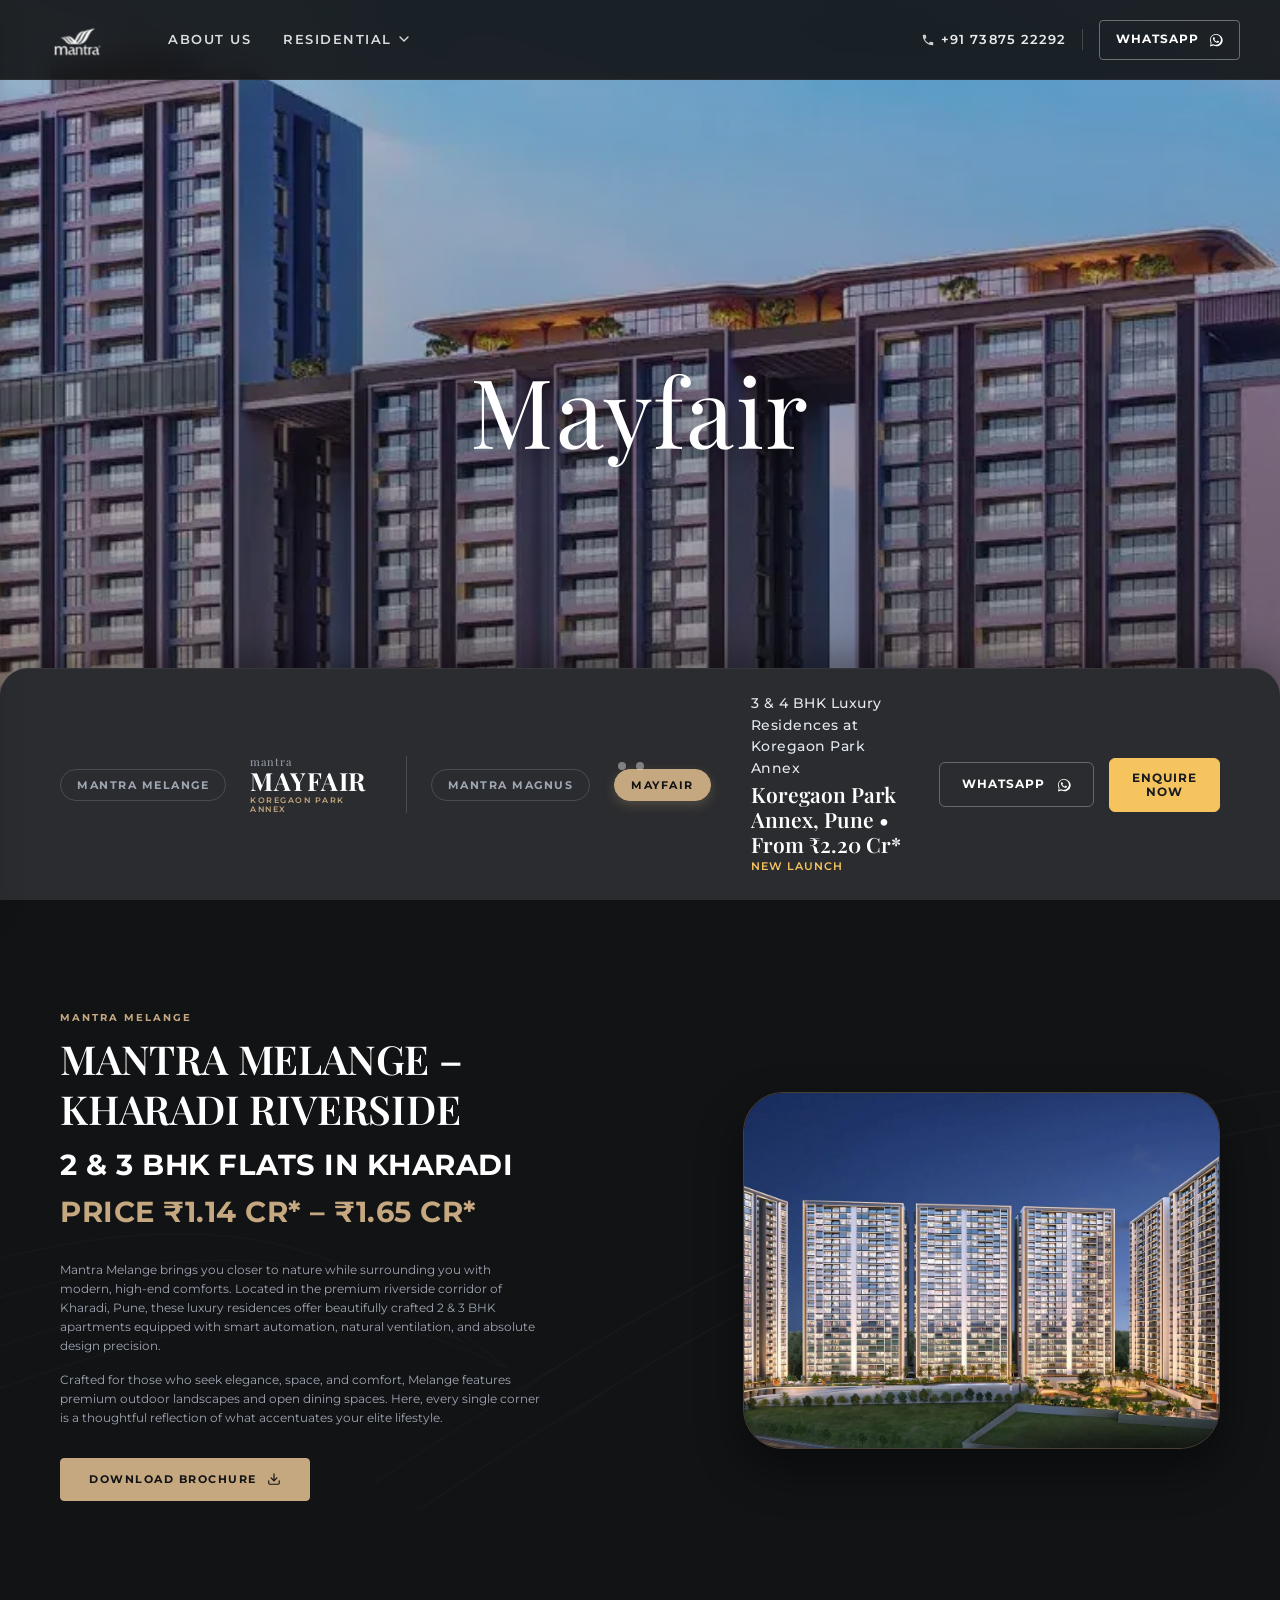
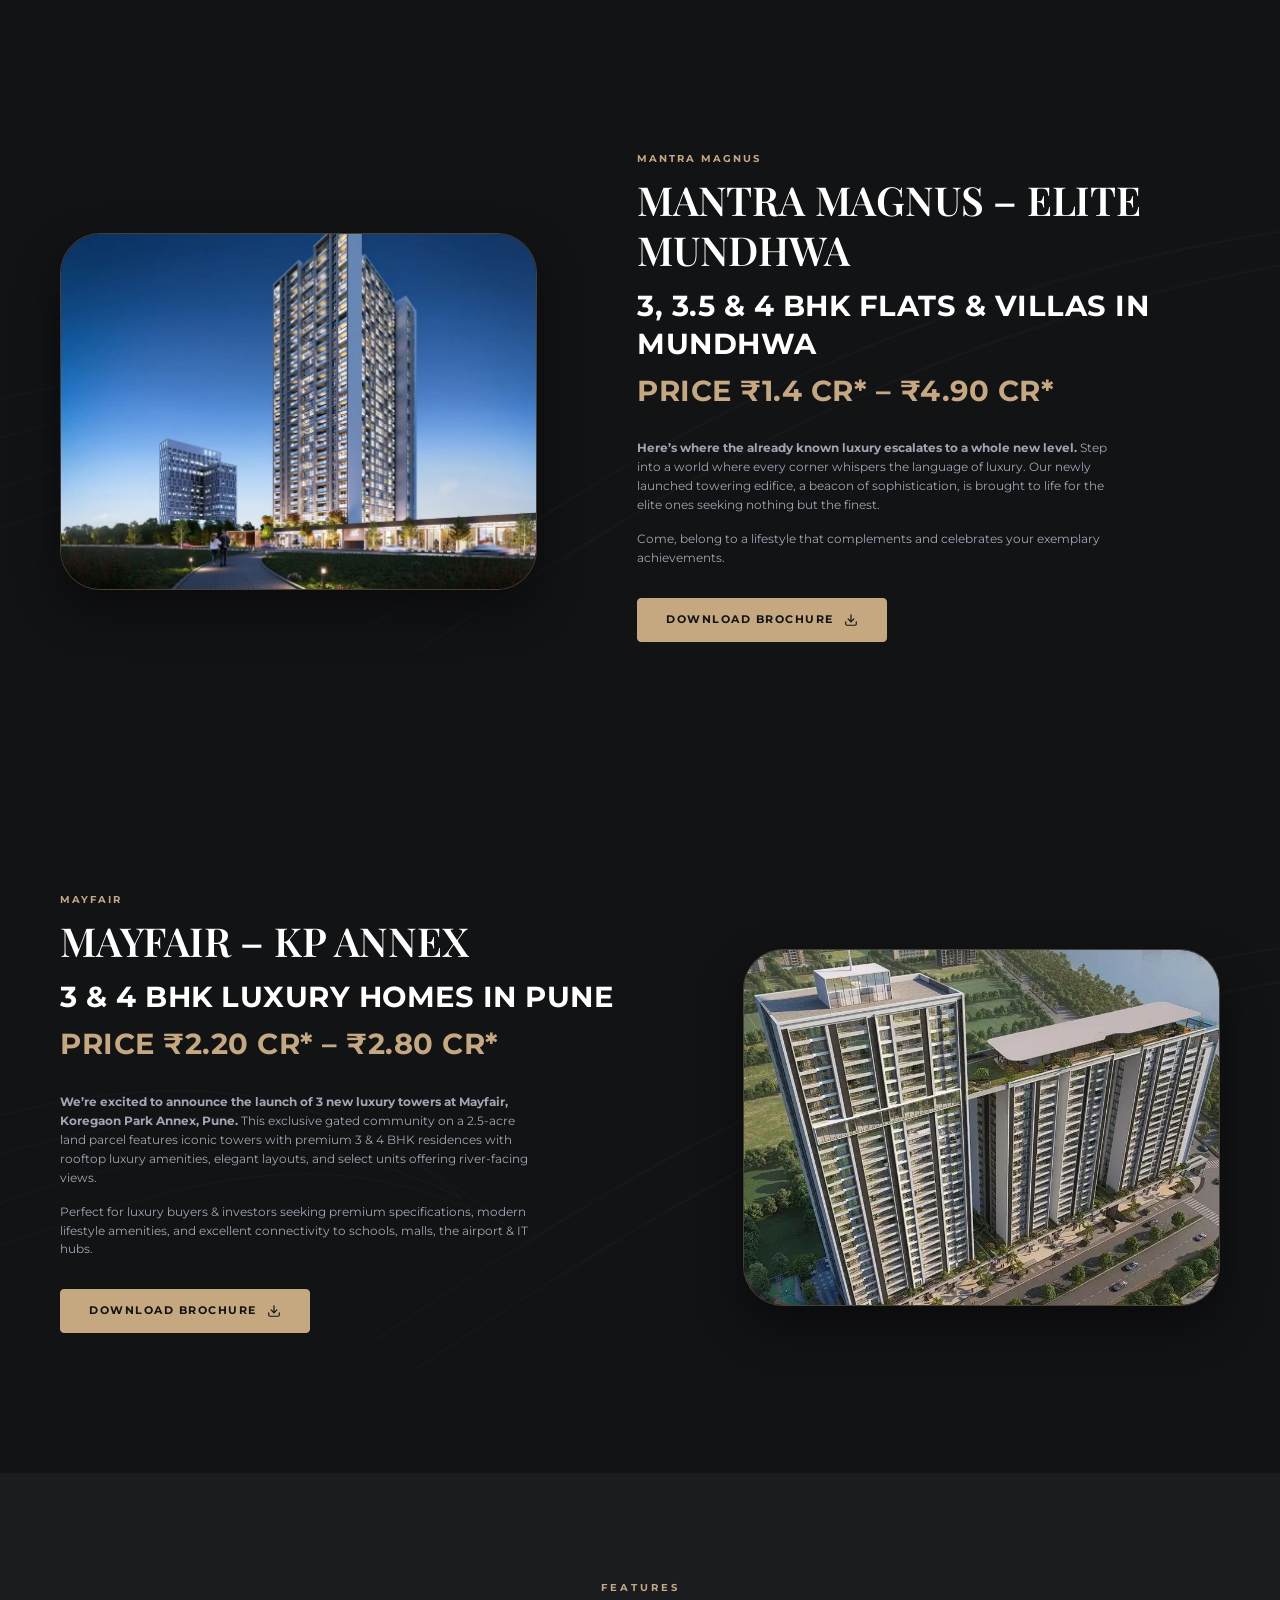
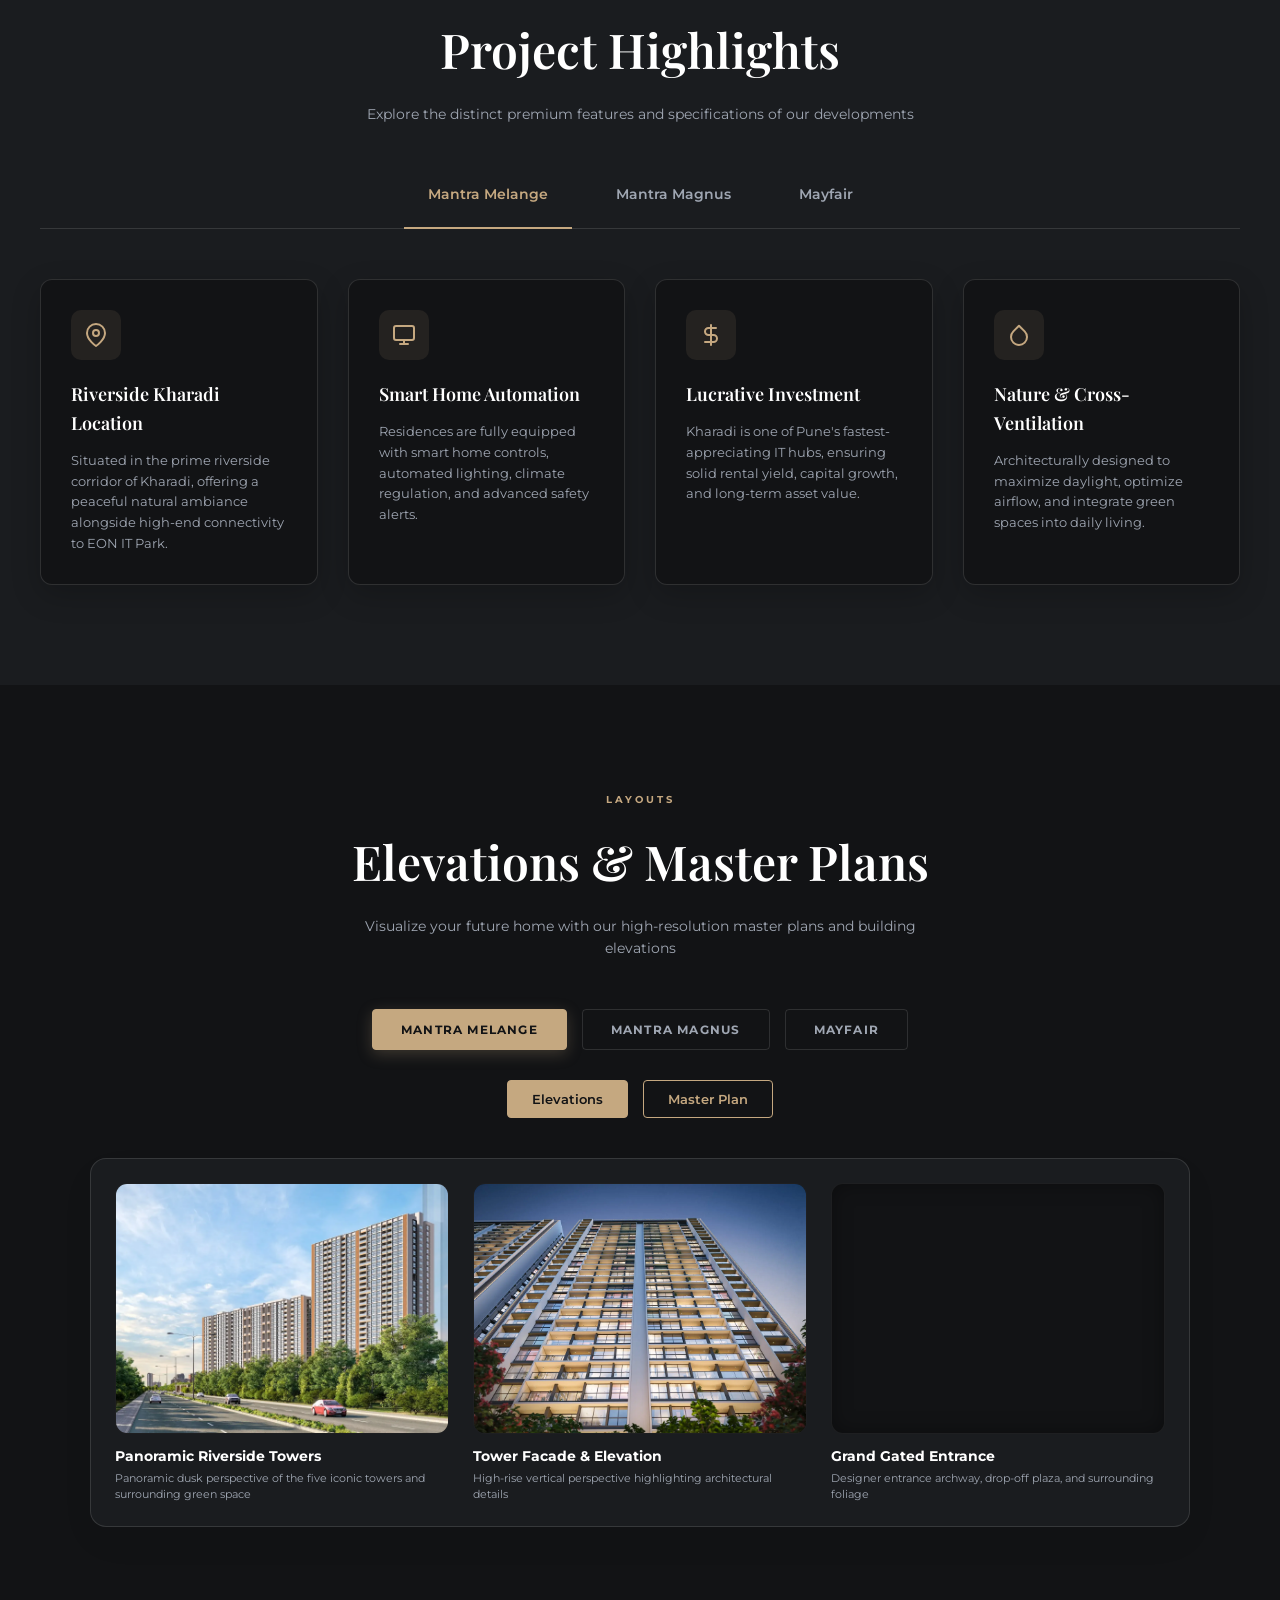
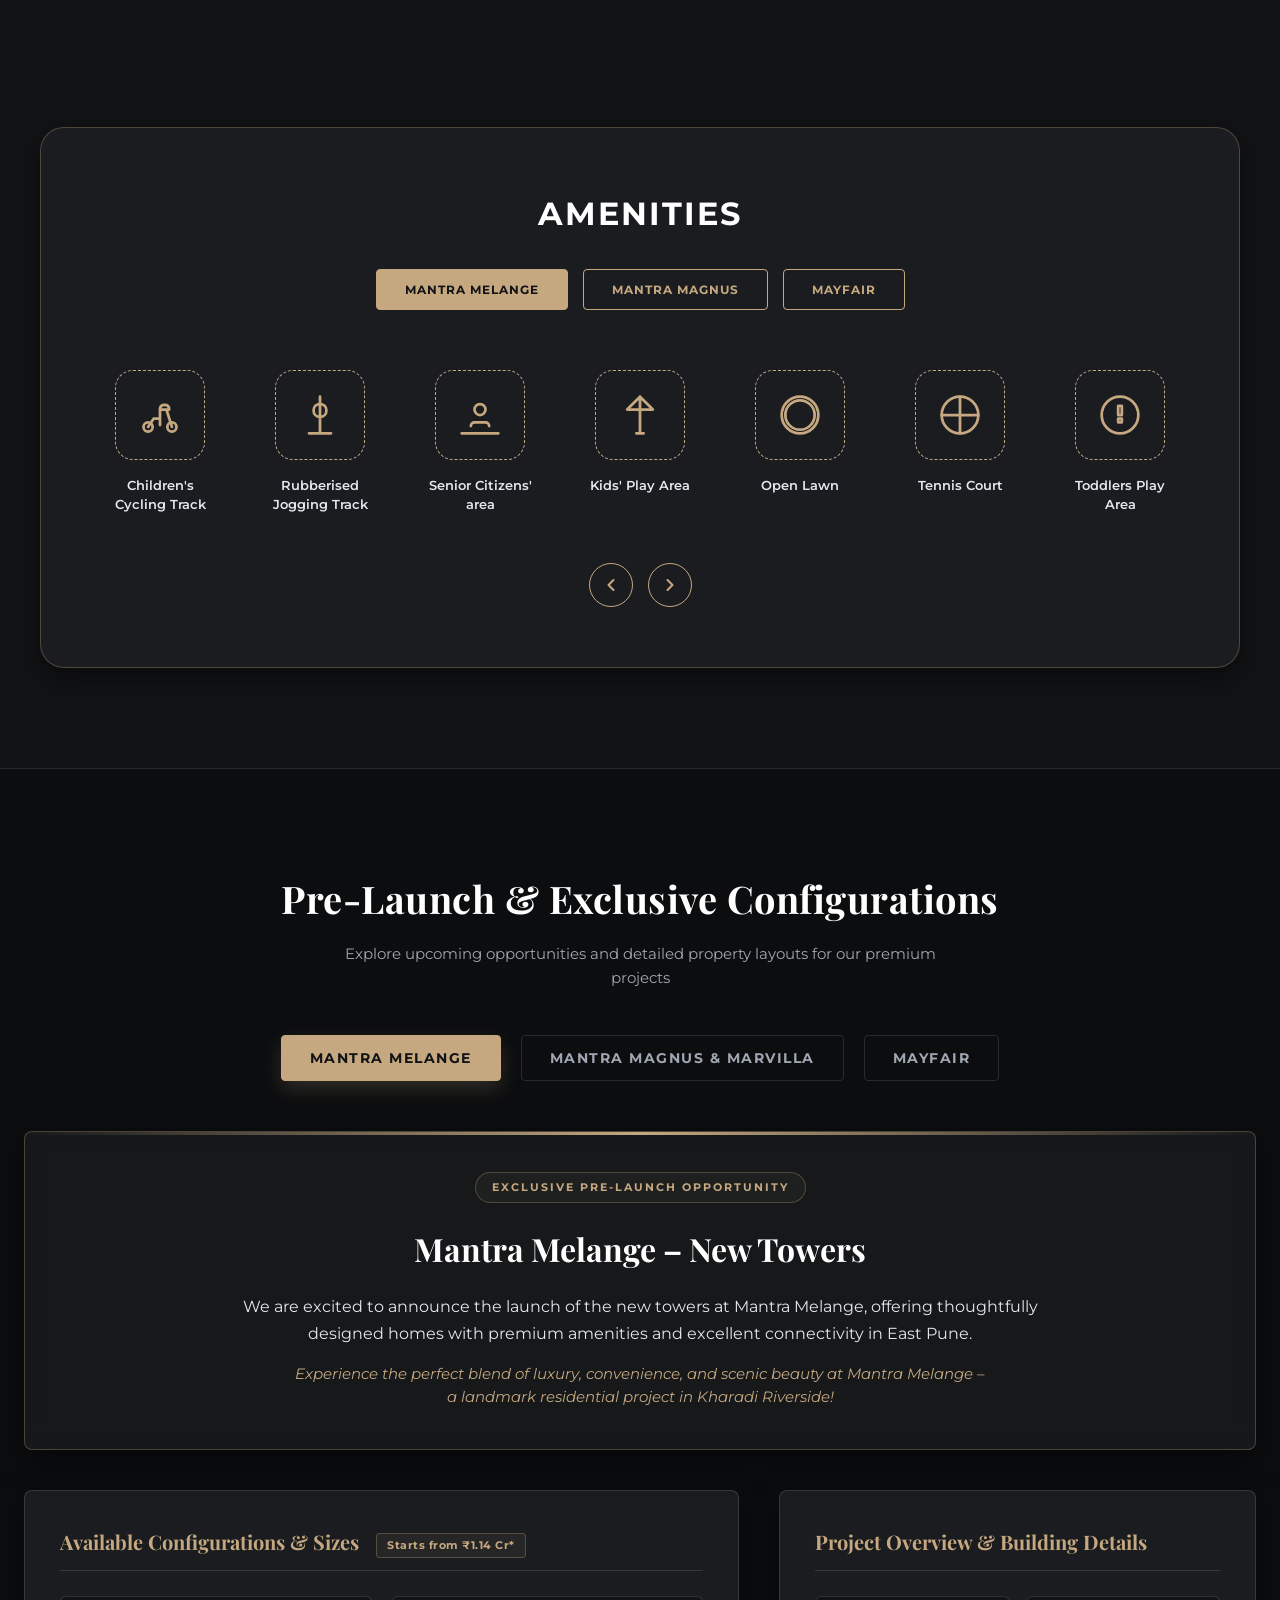
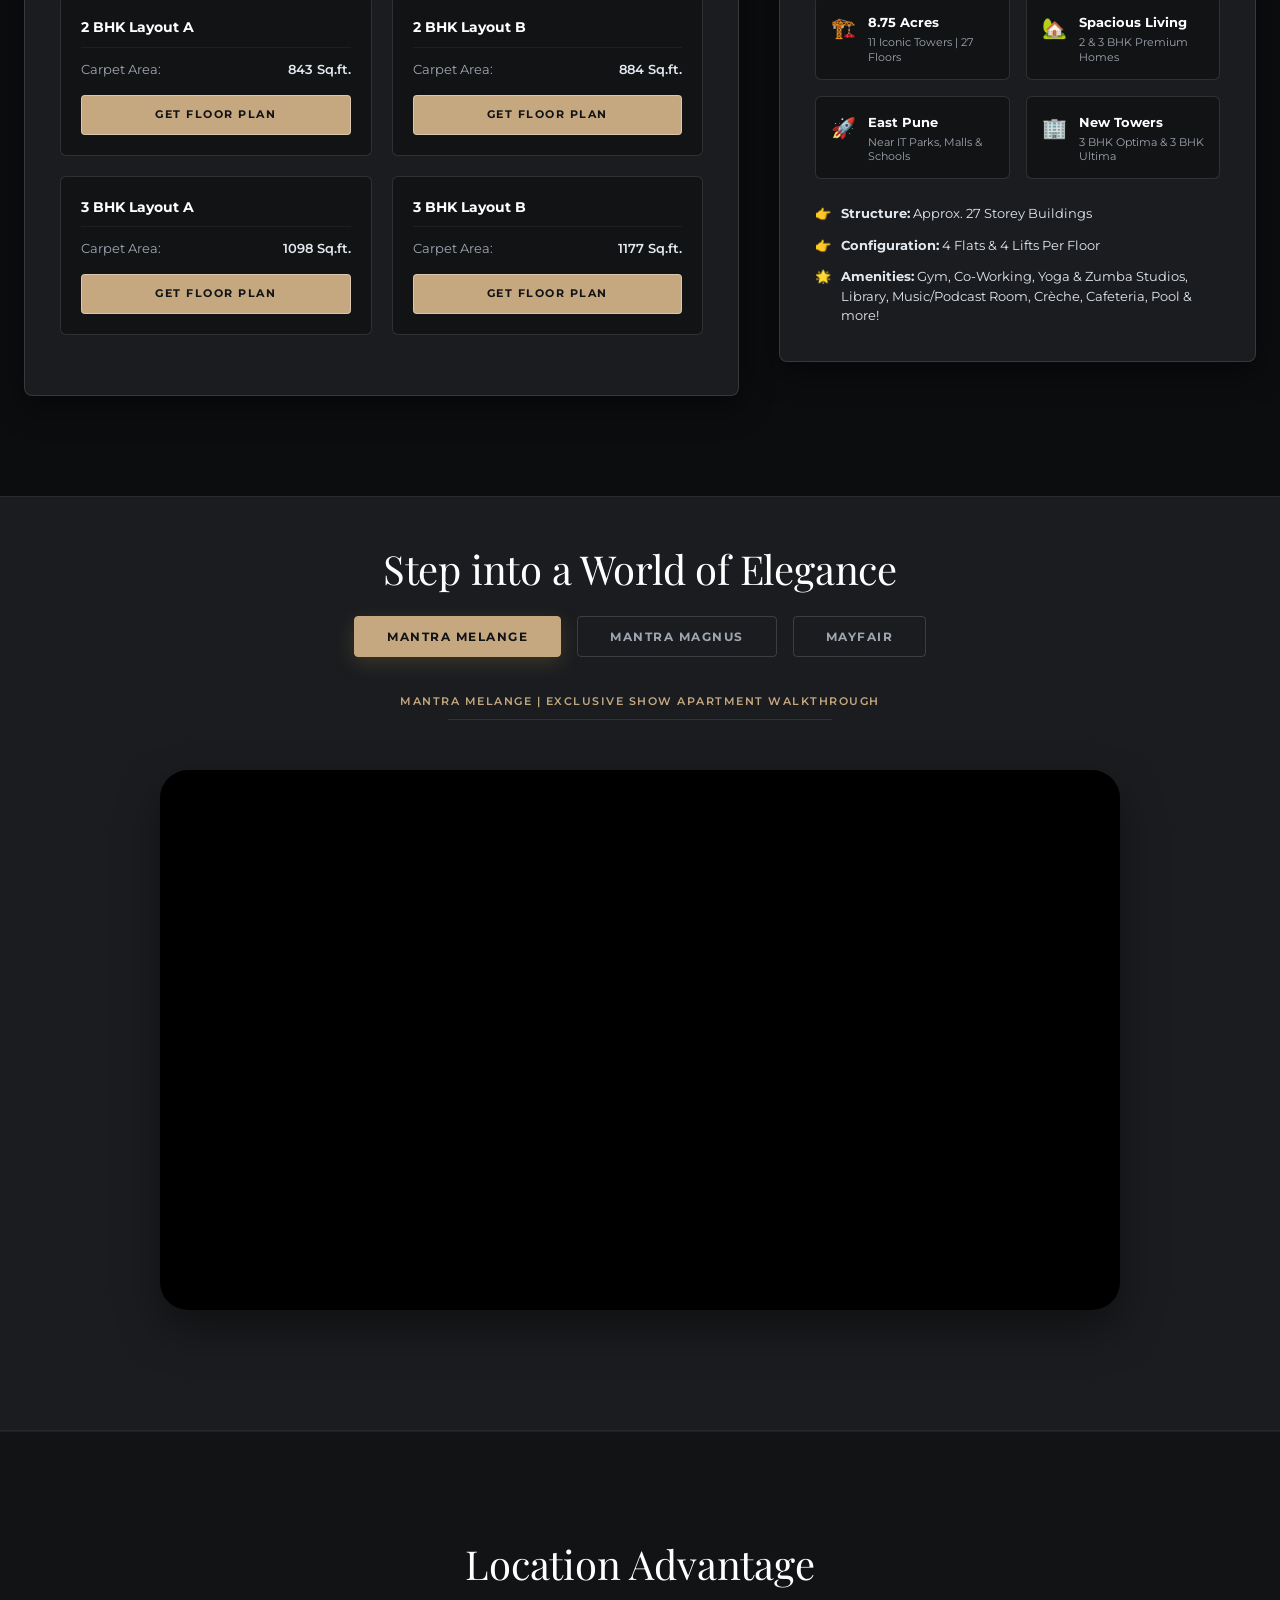
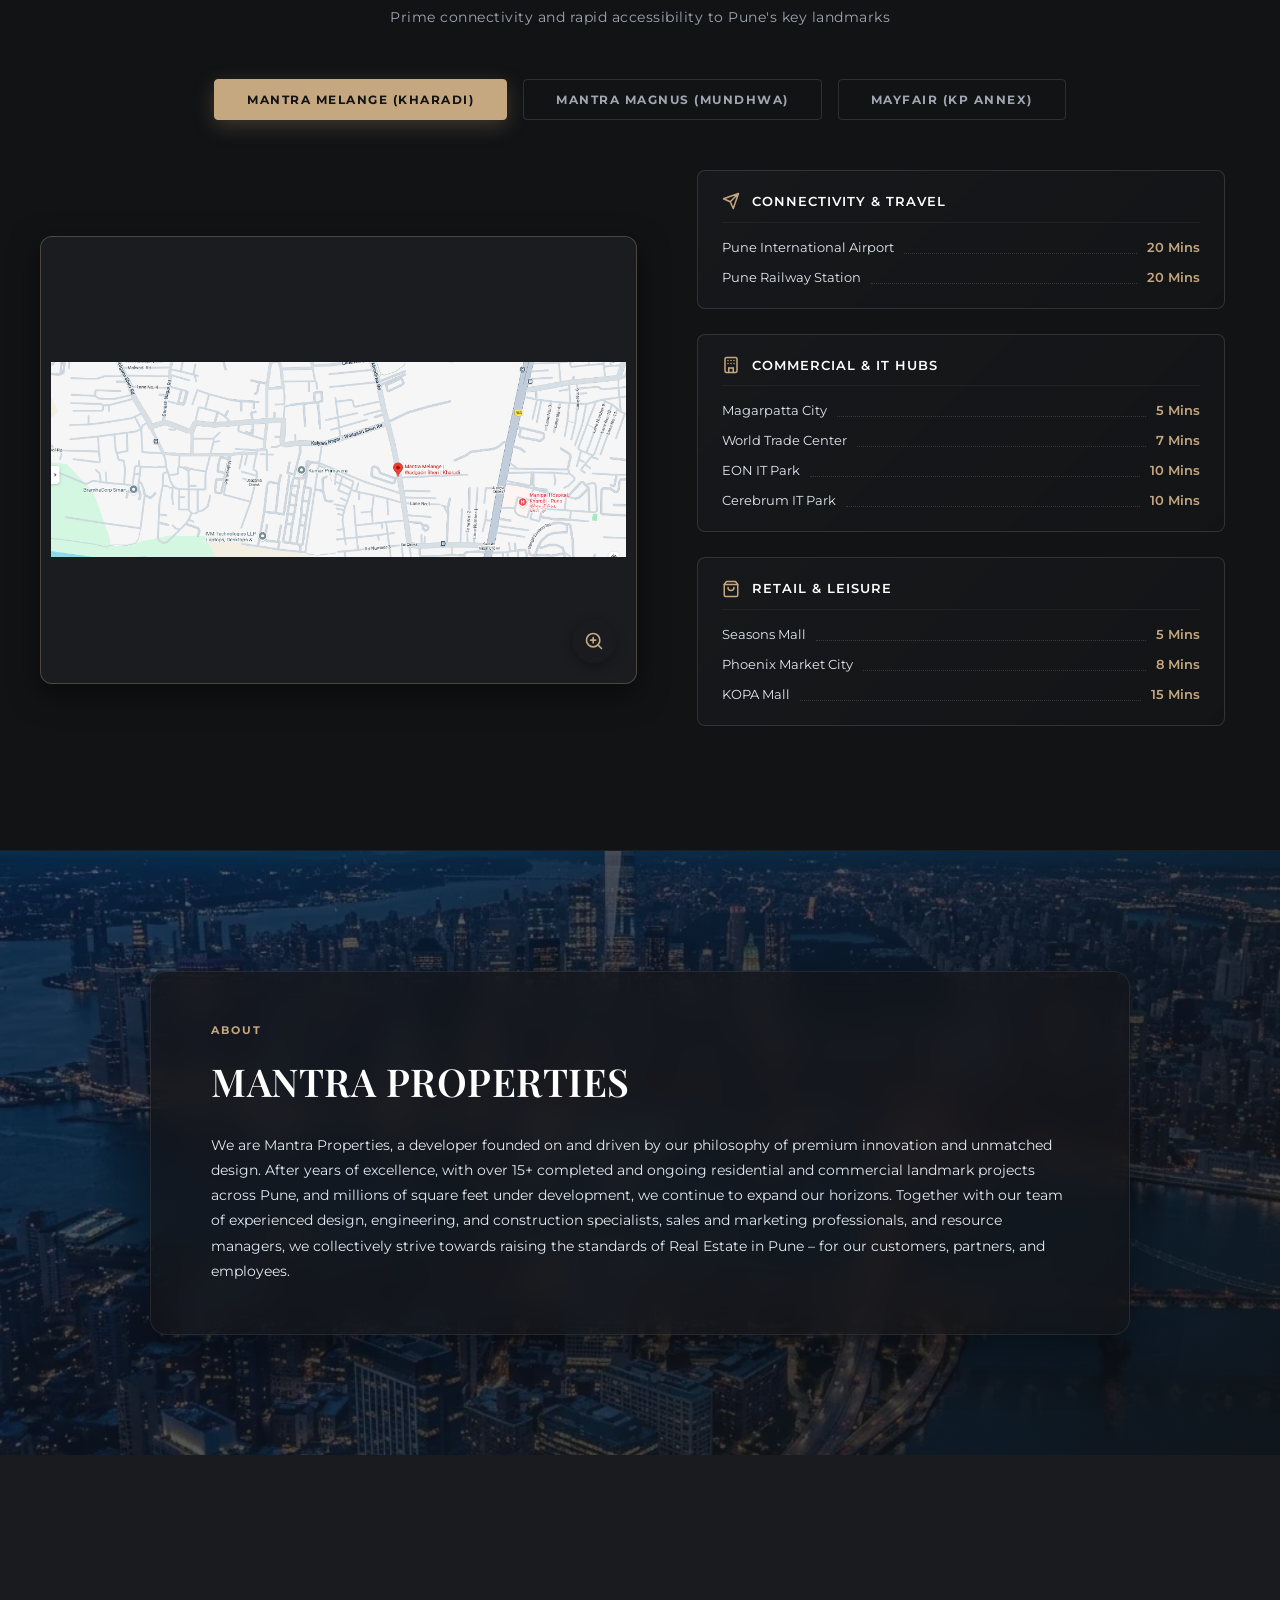
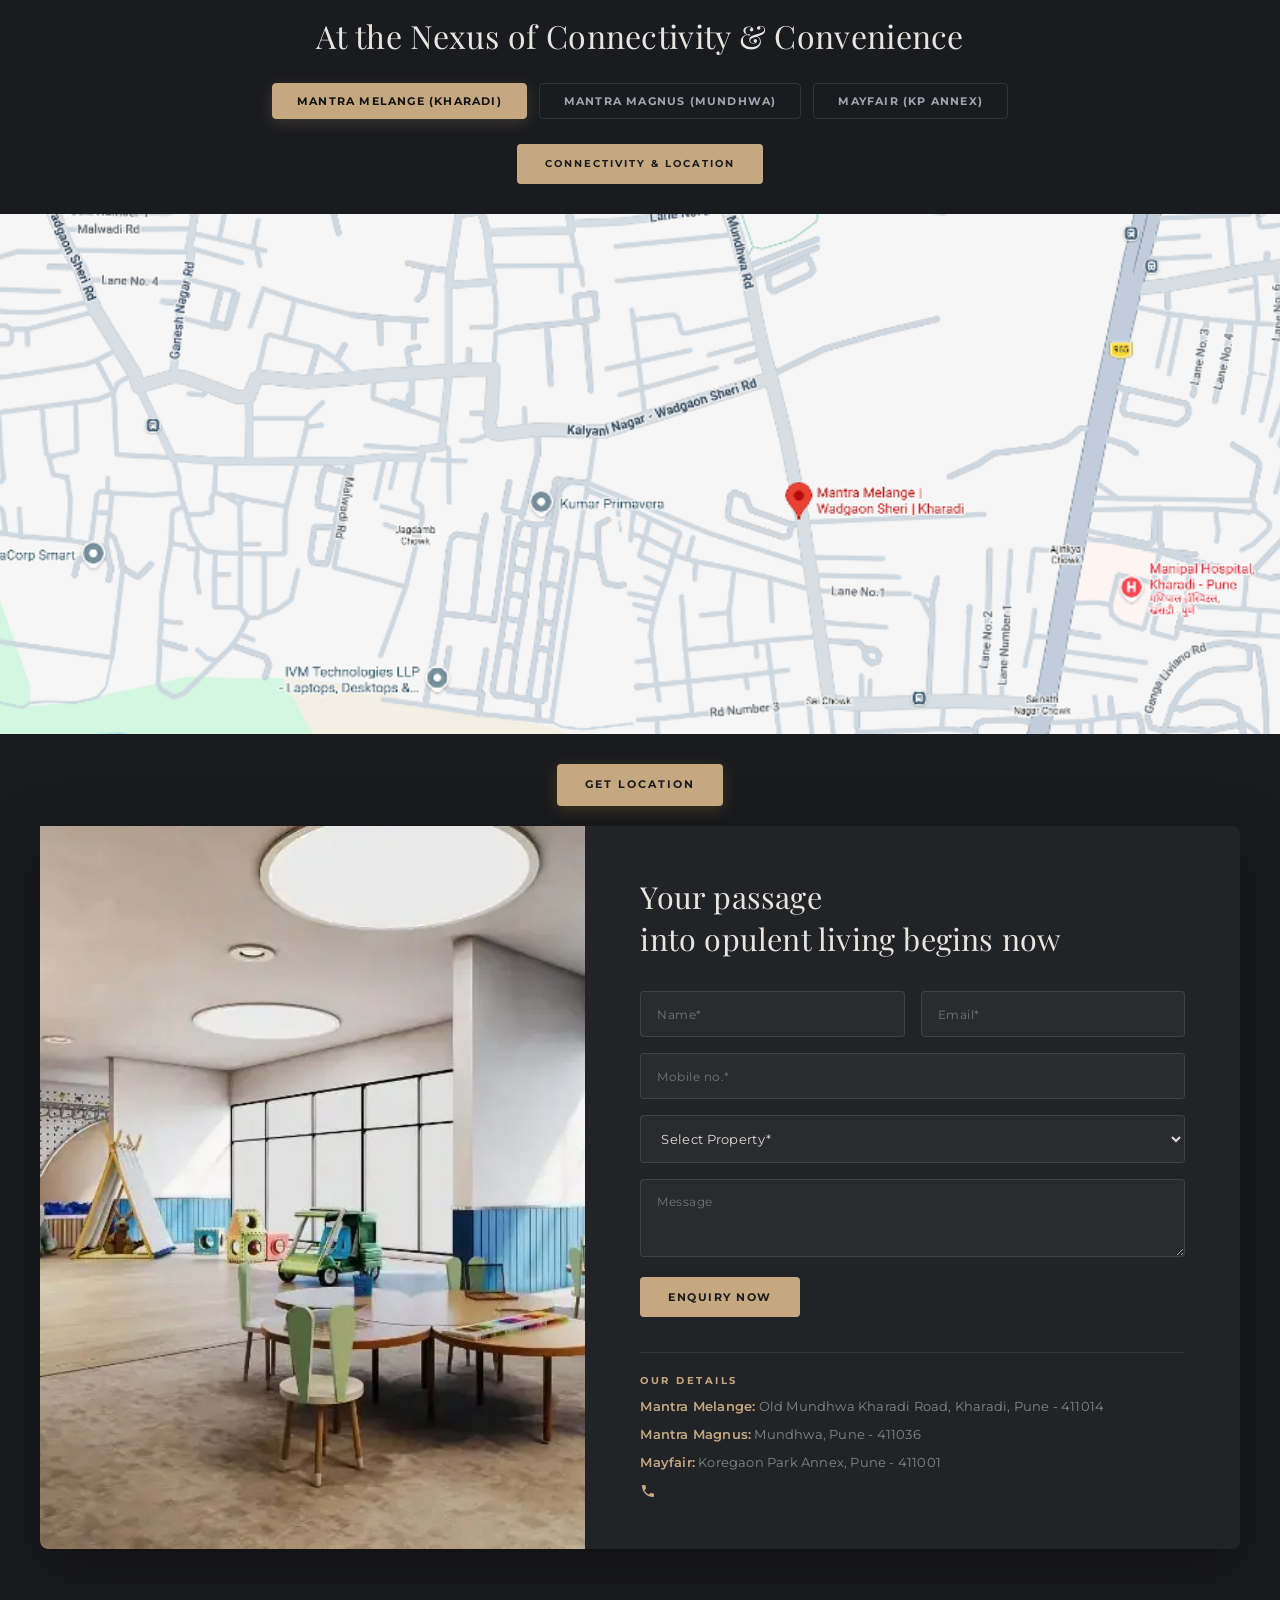
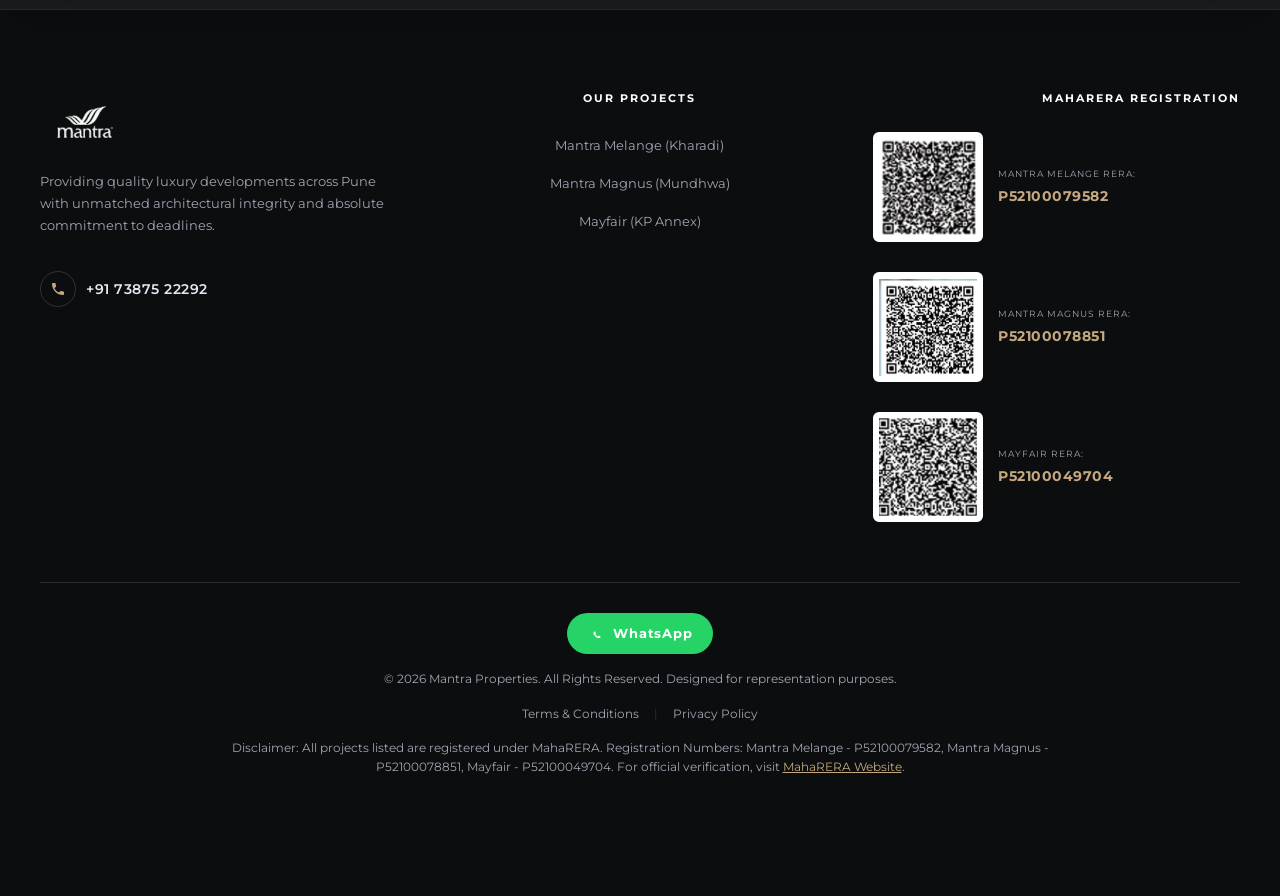
==== commit 87da6cf2: "Fix mobile view footer phone number alignment by preventing line wrapping and centering the containe" ====
--- a/index.html
+++ b/index.html
@@ -2324,7 +2324,7 @@
             <img src="assets/logo.png" alt="Mantra Properties Logo" class="logo-image" />
           </a>
           <p class="brand-tagline">Providing quality luxury developments across Pune with unmatched architectural integrity and absolute commitment to deadlines.</p>
-          <div style="margin-top: 15px; display: flex; align-items: center; gap: 8px;">
+          <div class="footer-phone-container">
             <a href="tel:7387522292" class="footer-phone-link" aria-label="Call 7387522292">
               <span class="footer-phone-btn">
                 <svg viewBox="0 0 24 24" fill="currentColor" width="16" height="16"><path d="M6.6 10.8c1.4 2.8 3.8 5.1 6.6 6.6l2.2-2.2c.3-.3.7-.4 1-.2 1.1.4 2.3.6 3.6.6.6 0 1 .4 1 1V20c0 .6-.4 1-1 1C10.6 21 3 13.4 3 4c0-.6.4-1 1-1h3.5c.6 0 1 .4 1 1 0 1.3.2 2.5.6 3.6.1.3 0 .7-.2 1L6.6 10.8z"/></svg>
--- a/style.min.css
+++ b/style.min.css
@@ -1 +1 @@
-:root{--bg-primary:#121315;--bg-secondary:#1a1c1f;--bg-darker:#0c0d0f;--nav-bg:rgba(18,19,21,0.9);--accent-gold:#c5a880;--accent-gold-hover:#d7be9b;--text-white:#ffffff;--text-light:#e2e8f0;--text-muted:#9fa6b2;--border-light:rgba(255,255,255,0.12);--border-gold:rgba(197,168,128,0.3);--shadow-premium:0 10px 30px rgba(0,0,0,0.5);--glass-bg:rgba(26,28,31,0.75);--glass-blur:blur(12px);--font-serif:'Playfair Display',Georgia,serif;--font-sans:'Montserrat',sans-serif;--header-height:80px;--header-scroll-height:70px;--max-width:1280px;--transition-smooth:all 0.4s cubic-bezier(0.25,1,0.5,1);--transition-fast:all 0.2s ease}*,*::before,*::after{box-sizing:border-box;margin:0;padding:0}html{scroll-behavior:smooth;font-size:16px;background-color:var(--bg-primary);color:var(--text-light)}body{font-family:var(--font-sans);line-height:1.6;overflow-x:hidden;-webkit-font-smoothing:antialiased}a{text-decoration:none;color:inherit;transition:var(--transition-fast)}ul{list-style:none}img{max-width:100%;height:auto;display:block}input,select,textarea,button{font-family:inherit;background:none;border:none;color:inherit}button{cursor:pointer}::-webkit-scrollbar{width:8px}::-webkit-scrollbar-track{background:var(--bg-darker)}::-webkit-scrollbar-thumb{background:#2a2c30;border-radius:4px}::-webkit-scrollbar-thumb:hover{background:var(--accent-gold)}.header{position:fixed;top:0;left:0;width:100%;height:var(--header-height);background-color:var(--nav-bg);border-bottom:1px solid rgba(255,255,255,0.06);z-index:1000;display:flex;align-items:center;transition:var(--transition-smooth);backdrop-filter:var(--glass-blur);-webkit-backdrop-filter:var(--glass-blur)}.header.scrolled{height:var(--header-scroll-height);background-color:rgba(26,28,31,0.95);box-shadow:0 4px 20px rgba(0,0,0,0.3);backdrop-filter:var(--glass-blur);border-bottom:1px solid var(--border-light)}.nav-container{width:100%;max-width:1600px;margin:0 auto;padding:0 40px;display:flex;align-items:center;justify-content:space-between}.nav-left-group{display:flex;align-items:center;gap:25px}.menu-toggle{display:none;flex-direction:column;justify-content:center;gap:6px;width:32px;height:32px;background:transparent;border:none}.bar{display:block;height:2px;background-color:var(--text-white);border-radius:2px;transition:var(--transition-smooth)}.bar-top{width:28px;margin-left:0}.bar-bottom{width:18px;margin-left:10px}.menu-toggle:hover .bar-bottom{width:28px;margin-left:0}.menu-toggle:hover .bar-top{width:18px;margin-left:10px}.logo{display:inline-block;vertical-align:middle}.logo-wrapper{display:flex;flex-direction:column;align-items:center}.logo-icon{width:65px;height:28px}.logo-text{font-family:var(--font-sans);font-size:11px;font-weight:700;letter-spacing:3px;text-transform:uppercase;color:var(--text-white);margin-top:-3px}.logo-image{height:50px;width:auto;display:block;transition:var(--transition-smooth)}.header.scrolled .logo-image{height:40px}.footer-logo .logo-image{height:60px}@media (max-width:768px){.logo-image{height:38px}.header.scrolled .logo-image{height:32px}}.nav-menu{display:flex;align-items:center;margin-left:55px;margin-right:auto}.nav-list{display:flex;align-items:center;gap:32px}.nav-link{font-size:13px;font-weight:600;letter-spacing:1.5px;color:rgba(255,255,255,0.85);display:flex;align-items:center;gap:4px;padding:8px 0;position:relative}.nav-link:hover{color:var(--text-white)}.nav-link::after{content:'';position:absolute;bottom:0;left:0;width:0;height:1.5px;background-color:var(--accent-gold);transition:var(--transition-smooth)}.nav-link:hover::after{width:100%}.icon-chevron{width:16px;height:16px;transition:var(--transition-fast)}.dropdown{position:relative}.dropdown-menu{position:absolute;top:100%;left:50%;transform:translateX(-50%) translateY(15px);min-width:260px;background-color:var(--bg-secondary);border:1px solid var(--border-light);border-radius:4px;padding:12px 0;opacity:0;visibility:hidden;transition:var(--transition-smooth);box-shadow:var(--shadow-premium)}.dropdown:hover .dropdown-menu{opacity:1;visibility:visible;transform:translateX(-50%) translateY(0)}.dropdown:hover .icon-chevron{transform:rotate(180deg)}.dropdown-item{display:block;padding:10px 24px;font-size:12.5px;font-weight:500;letter-spacing:0.5px;color:var(--text-muted);transition:var(--transition-fast)}.dropdown-item:hover{color:var(--accent-gold);background-color:rgba(255,255,255,0.03);padding-left:28px}.mega-dropdown{position:static !important}.mega-menu{position:absolute;top:100%;left:0;width:100%;background-color:var(--nav-bg);border-bottom:1px solid rgba(255,255,255,0.08);box-shadow:0 15px 30px rgba(0,0,0,0.3);opacity:0;visibility:hidden;transform:translateY(15px);transition:var(--transition-smooth);z-index:999;padding:40px 80px}.header.scrolled .mega-menu{background-color:rgba(26,28,31,0.98);backdrop-filter:var(--glass-blur)}.mega-dropdown:hover .mega-menu{opacity:1;visibility:visible;transform:translateY(0)}.mega-dropdown:hover .icon-chevron{transform:rotate(180deg)}.mega-menu-container{max-width:1600px;margin:0 auto;display:flex;align-items:flex-start;gap:30px;position:relative}.mega-card{flex:0 1 320px;display:block;transition:var(--transition-smooth);text-decoration:none}.mega-card-img-wrapper{width:100%;aspect-ratio:1.55;border-radius:16px;overflow:hidden;margin-bottom:15px;box-shadow:0 8px 24px rgba(0,0,0,0.3);border:1px solid rgba(255,255,255,0.04)}.mega-card-img-wrapper img{width:100%;height:100%;object-fit:cover;transition:transform 6s cubic-bezier(0.25,1,0.5,1)}.mega-card:hover .mega-card-img-wrapper img{transform:scale(1.06)}.mega-card.active-property .mega-card-img-wrapper{border:2px solid var(--gold-primary)}.mega-card.active-property .mega-card-title{color:var(--gold-primary)}.mega-card-title{font-size:15px;font-weight:600;color:var(--text-white);margin-bottom:4px;font-family:var(--font-sans)}.mega-card-subtitle{font-size:11.5px;color:var(--text-muted);font-weight:500;display:flex;align-items:center;gap:6px}.mega-card-subtitle span{opacity:0.5}.mega-slider-arrow{display:flex;align-items:center;align-self:center;padding-left:20px}.btn-mega-arrow{width:48px;height:48px;border-radius:50%;border:1.5px solid rgba(255,255,255,0.25);color:var(--text-white);display:flex;align-items:center;justify-content:center;background:transparent;transition:var(--transition-smooth)}.btn-mega-arrow svg{width:18px;height:18px;transition:var(--transition-smooth)}.btn-mega-arrow:hover{border-color:var(--text-white);background-color:rgba(255,255,255,0.06);transform:scale(1.08)}.btn-mega-arrow:hover svg{transform:translateX(4px)}.nav-phone{display:flex;align-items:center;gap:6px;color:var(--text-white);text-decoration:none;font-family:var(--font-body);font-size:0.82rem;font-weight:600;letter-spacing:0.08em;white-space:nowrap;opacity:0.9;transition:opacity 0.2s;padding-right:16px;border-right:1px solid rgba(255,255,255,0.2)}.nav-phone:hover{opacity:1}.nav-phone svg{flex-shrink:0;opacity:0.85}.nav-actions{display:flex;align-items:center;gap:16px}.burgundy-badge{border:1px solid rgba(255,255,255,0.22);border-radius:4px;height:40px;padding:0 14px;display:flex;flex-direction:column;align-items:center;justify-content:center;transition:var(--transition-smooth);background-color:transparent}.burgundy-title{font-family:var(--font-serif);font-size:13px;font-weight:600;letter-spacing:2px;color:var(--text-white);line-height:1.1}.burgundy-brand{display:flex;align-items:center;gap:5px;margin-top:2px}.burgundy-mantra{font-family:var(--font-sans);font-size:7.5px;font-weight:600;text-transform:uppercase;letter-spacing:1px;color:var(--text-white);opacity:0.9}.burgundy-line{width:16px;height:1.5px;background:linear-gradient(90deg,#00bdc4,#f39c12);display:inline-block}.burgundy-badge:hover{border-color:var(--text-white);background-color:rgba(255,255,255,0.04);box-shadow:0 0 15px rgba(255,255,255,0.08)}.btn-enquire{border:1px solid rgba(255,255,255,0.35);border-radius:4px;height:40px;padding:0 16px;display:flex;align-items:center;justify-content:center;gap:10px;font-size:11.5px;font-weight:700;letter-spacing:1px;color:var(--text-white);background:transparent;transition:var(--transition-smooth)}.icon-whatsapp{width:14px;height:14px}.btn-enquire:hover{border-color:var(--text-white);background-color:var(--text-white);color:var(--bg-primary);box-shadow:0 4px 15px rgba(255,255,255,0.1)}.btn-phone{color:var(--text-white);display:none;align-items:center;justify-content:center;padding:8px;border-radius:50%;transition:var(--transition-smooth)}.icon-call{width:22px;height:22px}.btn-phone:hover{color:var(--accent-gold);transform:scale(1.1)}.mobile-drawer{position:fixed;top:0;left:-320px;width:300px;height:100vh;background-color:var(--bg-secondary);box-shadow:var(--shadow-premium);z-index:1100;transition:var(--transition-smooth);padding:30px 24px;overflow-y:auto}.mobile-drawer.active{left:0}.drawer-overlay{position:fixed;top:0;left:0;width:100vw;height:100vh;background-color:rgba(0,0,0,0.7);z-index:1050;opacity:0;visibility:hidden;transition:var(--transition-smooth)}.drawer-overlay.active{opacity:1;visibility:visible}.drawer-header{display:flex;align-items:center;justify-content:space-between;border-bottom:1px solid var(--border-light);padding-bottom:15px;margin-bottom:25px}.drawer-title{font-size:15px;font-weight:700;letter-spacing:2px;color:var(--accent-gold)}.drawer-close{font-size:28px;color:var(--text-white);line-height:1}.drawer-list{display:flex;flex-direction:column;gap:20px}.drawer-link{display:block;font-size:14px;font-weight:600;letter-spacing:1px;color:var(--text-white)}.burgundy-text{color:var(--accent-gold)}.drawer-dropdown-btn{display:flex;align-items:center;justify-content:space-between;width:100%;text-align:left;font-size:14px;font-weight:600;letter-spacing:1px;color:var(--text-white)}.drawer-submenu{display:none;flex-direction:column;gap:12px;padding:10px 0 0 15px}.drawer-submenu.active{display:flex}.drawer-sublink{font-size:13px;color:var(--text-muted)}.drawer-dropdown-wrapper.active .icon-chevron{transform:rotate(180deg)}.hero{position:relative;height:100vh;min-height:650px;display:flex;justify-content:center;align-items:center;overflow:hidden}.hero-bg{position:absolute;top:0;left:0;width:100%;height:100%;background-size:cover;background-position:center;transition:opacity 1.8s ease-in-out,transform 8s ease-in-out;z-index:1;opacity:0;transform:scale(1.01);cursor:pointer}.hero-bg.active{opacity:1;z-index:2;transform:scale(1.06)}.hero-center-content{position:relative;z-index:2;text-align:center;margin-top:-80px}.hero-main-title{font-family:var(--font-serif);font-size:clamp(3rem,7.5vw,6.2rem);font-weight:400;color:var(--text-white);letter-spacing:1.5px;text-shadow:0 4px 25px rgba(0,0,0,0.45);animation:heroTitleFade 1.2s ease}@keyframes heroTitleFade{from{opacity:0;transform:translateY(20px)}to{opacity:1;transform:translateY(0)}}.hero-dots{position:absolute;bottom:130px;left:50%;transform:translateX(-50%);display:flex;gap:10px;z-index:10}.hero-dot{width:8px;height:8px;border-radius:50%;background:rgba(255,255,255,0.4);border:none;cursor:pointer;transition:background 0.3s,transform 0.3s}.hero-dot.active{background:var(--gold-primary);transform:scale(1.3)}.hero-info-panel{position:absolute;bottom:0;left:0;width:100%;background-color:#2b2c2f;border-top-left-radius:28px;border-top-right-radius:28px;padding:24px 60px;box-shadow:0 -10px 40px rgba(0,0,0,0.35);z-index:10;border-top:1px solid rgba(255,255,255,0.05)}.panel-container{width:100%;max-width:1600px;margin:0 auto;display:flex;align-items:center;justify-content:space-between;gap:30px}.panel-left{display:flex;align-items:center;gap:40px}.project-brand{display:flex;flex-direction:column;line-height:1.05;border-right:1.5px solid rgba(255,255,255,0.15);padding-right:40px}.brand-small{font-family:var(--font-serif);font-size:11px;text-transform:lowercase;color:var(--text-muted);letter-spacing:1px}.brand-main{font-family:var(--font-serif);font-size:25px;font-weight:700;color:var(--text-white);letter-spacing:0.5px;transition:opacity 0.4s ease}.brand-sub{font-family:var(--font-sans);font-size:8px;font-weight:600;text-transform:uppercase;color:var(--accent-gold);letter-spacing:1.5px;margin-top:2px;transition:opacity 0.4s ease}.hero-main-title{transition:opacity 0.4s ease}.project-details{display:flex;flex-direction:column;gap:2px;text-align:left}.details-top{font-size:13.5px;font-weight:500;color:var(--text-light);letter-spacing:0.5px}.details-title{font-family:var(--font-serif);font-size:21px;font-weight:600;color:var(--text-white);line-height:1.2}.details-status{font-size:10.5px;font-weight:600;text-transform:uppercase;color:#f5c45f;letter-spacing:1px}.panel-right{display:flex;align-items:center;gap:15px}.btn-panel{display:inline-flex;align-items:center;justify-content:center;gap:12px;padding:12px 22px;font-size:11.5px;font-weight:700;letter-spacing:1px;border-radius:6px;text-transform:uppercase;transition:var(--transition-smooth)}.btn-outline-white{border:1px solid rgba(255,255,255,0.28);color:var(--text-white);background-color:transparent}.btn-outline-white:hover{border-color:var(--text-white);background-color:rgba(255,255,255,0.05)}.btn-solid-gold{background-color:#f5c45f;color:#1a1b1d;border:1.5px solid #f5c45f}.btn-solid-gold:hover{background-color:#f7d07c;border-color:#f7d07c;box-shadow:0 4px 15px rgba(245,196,95,0.25);transform:translateY(-1px)}.panel-icon{width:14px;height:14px}.scroll-indicator{position:absolute;bottom:30px;left:50%;transform:translateX(-50%);display:flex;flex-direction:column;align-items:center;gap:8px;z-index:2;opacity:0.7;transition:var(--transition-fast)}.scroll-indicator:hover{opacity:1}.mouse{width:24px;height:38px;border:2px solid var(--text-white);border-radius:12px;display:flex;justify-content:center;padding-top:6px}.wheel{display:block;width:4px;height:8px;background-color:var(--accent-gold);border-radius:2px;animation:scrollWheel 2s infinite ease-in-out}.arrow-down{width:10px;height:10px;border-bottom:2px solid var(--text-white);border-right:2px solid var(--text-white);transform:rotate(45deg);animation:scrollArrow 2s infinite ease-in-out}@keyframes scrollWheel{0%{transform:translateY(0);opacity:0}30%{opacity:1}100%{transform:translateY(12px);opacity:0}}@keyframes scrollArrow{0%{transform:rotate(45deg) translate(-2px,-2px);opacity:0}50%{opacity:1}100%{transform:rotate(45deg) translate(4px,4px);opacity:0}}section{padding:100px 0}.section-tag{font-size:11px;font-weight:700;letter-spacing:3px;color:var(--accent-gold);text-transform:uppercase;margin-bottom:12px;display:block}.section-title{font-family:var(--font-serif);font-size:clamp(1.8rem,4vw,2.6rem);font-weight:600;line-height:1.3;color:var(--text-white);margin-bottom:20px}.section-desc{max-width:600px;color:var(--text-muted);font-size:15px;margin:0 auto 50px auto}.text-center{text-align:center}.text-white{color:var(--text-white)}.about{background-color:var(--bg-primary);position:relative;overflow:hidden;padding:110px 0}.about-container{max-width:1520px;margin:0 auto;padding:0 60px}.about-grid{display:grid;grid-template-columns:1.1fr 0.9fr;align-items:center;gap:100px}.about-info{position:relative;z-index:2;text-align:left;opacity:0;transform:translateY(50px) scale(0.95);transition:opacity 0.8s cubic-bezier(0.25,1,0.5,1),transform 0.8s cubic-bezier(0.25,1,0.5,1)}.about.visible .about-info{opacity:1;transform:translateY(0) scale(1);transition-delay:0.1s}.about-watermark{position:absolute;top:0;left:0;width:100%;height:100%;pointer-events:none;z-index:1}.about-watermark svg{width:100%;height:100%}.about-watermark svg path{stroke:rgba(255,255,255,0.02) !important}.section-tag-dark{font-family:var(--font-sans);font-size:10px;font-weight:700;letter-spacing:2px;color:var(--accent-gold);text-transform:uppercase;margin-bottom:8px;display:block}.section-title-dark{font-family:var(--font-serif);font-size:clamp(2rem,3.8vw,2.5rem);font-weight:600;line-height:1.25;color:var(--text-white);margin-bottom:12px;letter-spacing:-0.2px}.section-subtitle-spec{font-family:var(--font-sans);font-size:clamp(1.4rem,2.8vw,1.8rem);font-weight:700;line-height:1.3;color:var(--text-white);text-transform:uppercase;margin-bottom:10px;letter-spacing:0.5px}.section-price-spec{font-family:var(--font-sans);font-size:clamp(1.4rem,2.8vw,1.8rem);font-weight:700;line-height:1.3;color:var(--accent-gold);text-transform:uppercase;margin-bottom:30px;letter-spacing:0.5px}.about-text-dark{font-family:var(--font-sans);font-size:11.5px;color:var(--text-muted);margin-bottom:15px;line-height:1.65;max-width:480px}.about-visuals{position:relative;z-index:2;opacity:0;transform:translateY(50px) scale(0.95);transition:opacity 0.8s cubic-bezier(0.25,1,0.5,1),transform 0.8s cubic-bezier(0.25,1,0.5,1)}.about.visible .about-visuals{opacity:1;transform:translateY(0) scale(1);transition-delay:0.3s}.lifestyle-img-wrapper{width:100%;aspect-ratio:4 / 3;border-radius:40px;overflow:hidden;box-shadow:0 20px 45px rgba(0,0,0,0.45);border:1px solid var(--border-gold)}.lifestyle-img{width:100%;height:100%;object-fit:cover;display:block;transition:transform 6s cubic-bezier(0.25,1,0.5,1)}.lifestyle-img-wrapper:hover .lifestyle-img{transform:scale(1.025)}.about-actions{margin-top:30px;margin-bottom:30px;display:flex;gap:15px}.btn-about-action{display:inline-flex;align-items:center;gap:10px;padding:12px 28px;font-family:var(--font-sans);font-size:11px;font-weight:700;letter-spacing:1.5px;text-transform:uppercase;border-radius:4px;transition:var(--transition-smooth)}.btn-about-action.btn-gold{background-color:var(--accent-gold);color:var(--bg-primary);border:1px solid var(--accent-gold)}.btn-about-action.btn-gold:hover{background-color:var(--accent-gold-hover);border-color:var(--accent-gold-hover);transform:translateY(-2px);box-shadow:0 6px 20px rgba(197,168,128,0.25)}.icon-download{width:14px;height:14px}.price-range-badge{display:inline-block;margin-left:12px;font-family:var(--font-sans);font-size:11px;font-weight:700;color:var(--accent-gold);background-color:rgba(197,168,128,0.08);border:1px solid var(--border-gold);padding:3px 10px;border-radius:4px;letter-spacing:0.5px;vertical-align:middle}.about-pricing-block{margin-top:35px;max-width:680px;border-top:1px solid var(--border-light);padding-top:25px}.about-pricing-title{font-family:var(--font-sans);font-size:13px;font-weight:700;letter-spacing:2px;color:var(--accent-gold);text-transform:uppercase;margin-bottom:20px}.about-pricing-table{display:grid;grid-template-columns:1fr 1fr;gap:15px}.about-pricing-row{display:flex;align-items:center;justify-content:flex-start;padding:12px 16px;background-color:var(--bg-secondary);border:1px solid var(--border-light);border-radius:8px;transition:var(--transition-smooth)}.about-pricing-row:hover{border-color:var(--accent-gold);transform:translateY(-2px);box-shadow:0 6px 20px rgba(0,0,0,0.2)}.about-pricing-cell{display:flex;flex-direction:column;gap:4px}.about-pricing-cell.price{margin-left:auto;margin-right:15px;text-align:right}.about-pricing-cell.action{flex-shrink:0}.cell-primary{font-family:var(--font-sans);font-size:12px;font-weight:600;color:var(--text-white);white-space:nowrap}.cell-secondary{font-family:var(--font-sans);font-size:9.5px;color:var(--text-muted);font-weight:500;white-space:nowrap}.about-pricing-btn{display:inline-flex;align-items:center;justify-content:center;padding:6px 12px;font-size:9px;font-weight:700;letter-spacing:1px;text-transform:uppercase;color:var(--bg-primary);background-color:var(--accent-gold);border-radius:4px;transition:var(--transition-fast);text-align:center}.about-pricing-btn:hover{background-color:var(--accent-gold-hover);color:var(--bg-primary);transform:scale(1.03)}@media (max-width:991px){.about-pricing-table{grid-template-columns:1fr}.about-pricing-block{max-width:100%}}@media (max-width:480px){.about-pricing-row{flex-direction:column;align-items:stretch;gap:12px;padding:15px}.about-pricing-cell.price{text-align:left}.about-pricing-cell.action{align-items:stretch}}.floor-plans{background-color:#232426;padding:130px 0 80px 0;position:relative;overflow:hidden;margin-top:80px}.floor-plans-container{max-width:1520px;margin:0 auto;padding:0 60px}.floor-plans-header{display:flex;justify-content:space-between;align-items:center;margin-bottom:60px}.floor-plans-header h2{font-family:var(--font-serif);font-size:clamp(1.8rem,4vw,2.5rem);font-weight:400;color:var(--text-white);letter-spacing:0.5px;line-height:1.25}.floor-plans-nav{display:flex;gap:12px}.btn-floor-nav{width:48px;height:48px;border-radius:50%;border:1px solid rgba(255,255,255,0.2);background:transparent;color:var(--text-white);display:flex;align-items:center;justify-content:center;cursor:pointer;transition:var(--transition-fast)}.btn-floor-nav svg{width:18px;height:18px;transition:var(--transition-fast)}.btn-floor-nav:hover{background-color:var(--text-white);color:#232426;border-color:var(--text-white)}.floor-plans-content{display:grid;grid-template-columns:240px 1fr;gap:40px}.floor-plans-sidebar{border-right:1px solid rgba(255,255,255,0.08);padding-right:20px}.sidebar-title{font-family:var(--font-sans);font-size:11px;font-weight:700;color:var(--text-white);letter-spacing:2px;text-transform:uppercase;padding-bottom:12px;display:inline-block;border-bottom:2px solid var(--text-white);margin-top:10px}.floor-plans-slider-wrapper{overflow:hidden;width:100%}.floor-plans-slider{display:flex;gap:30px;transition:var(--transition-smooth)}.floor-plan-card{flex:0 0 calc((50% - 15px));width:calc((50% - 15px));display:flex;flex-direction:column;gap:20px;opacity:0;transform:translateY(50px) scale(0.93);transition:opacity 0.8s cubic-bezier(0.25,1,0.5,1),transform 0.8s cubic-bezier(0.25,1,0.5,1);cursor:pointer}.floor-plans.visible .floor-plan-card{opacity:1;transform:translateY(0) scale(1)}.floor-plans.visible .floor-plan-card:nth-child(1){transition-delay:0.1s}.floor-plans.visible .floor-plan-card:nth-child(2){transition-delay:0.25s}.floor-plan-img-wrapper{background-color:#e3e4e6;border-radius:20px;overflow:hidden;aspect-ratio:1.45;display:flex;align-items:center;justify-content:center;padding:24px;transition:var(--transition-smooth);box-shadow:0 10px 30px rgba(0,0,0,0.15);border:1px solid rgba(0,0,0,0.1);position:relative}.floor-plan-img-wrapper img{width:100%;height:100%;object-fit:contain;transition:var(--transition-smooth)}.floor-plan-custom-cursor{position:fixed;top:0;left:0;width:110px;height:110px;border-radius:50%;background-color:rgba(18,19,21,0.88);border:1px solid rgba(255,255,255,0.25);display:flex;align-items:center;justify-content:center;pointer-events:none;z-index:99999;opacity:0;transform:translate(-50%,-50%) scale(0.5);transition:opacity 0.25s ease,transform 0.25s cubic-bezier(0.25,1,0.5,1);box-shadow:0 8px 25px rgba(0,0,0,0.4)}.floor-plan-custom-cursor.active{opacity:1;transform:translate(-50%,-50%) scale(1)}.floor-plan-custom-cursor span{font-family:var(--font-sans);font-size:10px;font-weight:700;color:var(--text-white);text-align:center;line-height:1.4;letter-spacing:1.5px;display:block}@media (hover:hover){.floor-plan-img-wrapper,.floor-plan-img-wrapper *,.amenity-card-img,.amenity-card-img *{cursor:none !important}}.floor-plan-card:hover .floor-plan-img-wrapper img{transform:scale(1.25);filter:brightness(0.78)}.floor-plan-card:hover .floor-plan-img-wrapper{box-shadow:0 15px 40px rgba(0,0,0,0.3);background-color:#eaebeb}.floor-plan-info{display:flex;flex-direction:column;gap:6px;padding-left:5px}.floor-plan-info h4{font-family:var(--font-sans);font-size:16px;font-weight:700;color:var(--text-white);letter-spacing:0.5px;margin:0}.floor-plan-info p{font-family:var(--font-sans);font-size:10px;font-weight:600;color:var(--text-muted);letter-spacing:1.5px;text-transform:uppercase;margin:0}.video-showcase{background-color:var(--bg-secondary);padding:40px 0 120px 0;text-align:center;position:relative;overflow:hidden;border-bottom:1px solid rgba(255,255,255,0.05)}.video-container{max-width:var(--max-width);margin:0 auto;padding:0 40px}.video-title{font-family:var(--font-serif);font-size:clamp(2rem,3.8vw,2.5rem);font-weight:400;color:var(--text-white);margin-bottom:15px;letter-spacing:-0.2px}.video-tagline-wrapper{display:inline-block;margin-bottom:50px;position:relative;padding-bottom:8px}.video-tagline-wrapper::after{content:'';position:absolute;bottom:0;left:10%;width:80%;height:1.5px;background-color:rgba(255,255,255,0.1)}.video-tagline{font-family:var(--font-sans);font-size:11px;font-weight:600;letter-spacing:1.5px;color:var(--accent-gold);text-transform:uppercase}.video-wrapper{width:100%;max-width:960px;margin:0 auto;aspect-ratio:16 / 9;border-radius:28px;overflow:hidden;box-shadow:0 20px 45px rgba(0,0,0,0.4);background-color:#000;opacity:0;transform:translateY(50px) scale(0.95);transition:opacity 0.8s cubic-bezier(0.25,1,0.5,1),transform 0.8s cubic-bezier(0.25,1,0.5,1)}.video-wrapper iframe{width:100%;height:100%;border:none;display:block}.video-showcase.visible .video-wrapper{opacity:1;transform:translateY(0) scale(1)}.video-tabs{display:flex;justify-content:center;gap:16px;margin-bottom:30px}.video-tab-btn{font-family:var(--font-sans);font-size:12px;font-weight:700;letter-spacing:1.5px;text-transform:uppercase;padding:12px 32px;background-color:transparent;color:var(--text-muted);border:1.5px solid rgba(255,255,255,0.15);border-radius:4px;cursor:pointer;transition:all 0.3s ease}.video-tab-btn:hover{color:var(--text-white);border-color:var(--accent-gold)}.video-tab-btn.active{background-color:var(--accent-gold);color:var(--bg-primary);border-color:var(--accent-gold);box-shadow:0 6px 20px rgba(197,160,89,0.2)}.video-tab-contents{position:relative}.video-pane{display:none}.video-pane.active{display:block;animation:fadeIn 0.5s ease forwards}.location-advantage-section{background-color:var(--bg-primary);padding:100px 0;position:relative;overflow:hidden;border-top:1px solid rgba(255,255,255,0.05);border-bottom:1px solid rgba(255,255,255,0.05);opacity:0;transform:translateY(40px);transition:opacity 0.8s cubic-bezier(0.25,1,0.5,1),transform 0.8s cubic-bezier(0.25,1,0.5,1)}.location-advantage-section.visible{opacity:1;transform:translateY(0)}.location-advantage-container{max-width:var(--max-width);margin:0 auto;padding:0 40px}.location-advantage-title{font-family:var(--font-serif);font-size:clamp(2rem,3.8vw,2.5rem);font-weight:400;color:var(--text-white);text-align:center;margin-bottom:10px;letter-spacing:-0.2px}.location-advantage-subtitle{font-family:var(--font-sans);font-size:14px;color:var(--text-muted);text-align:center;margin-bottom:50px;letter-spacing:0.5px}.location-property-tabs{display:flex;justify-content:center;gap:16px;margin-bottom:50px}.location-tab-btn{font-family:var(--font-sans);font-size:12px;font-weight:700;letter-spacing:1.5px;text-transform:uppercase;padding:12px 32px;background-color:transparent;color:var(--text-muted);border:1.5px solid var(--border-light);border-radius:4px;cursor:pointer;transition:all 0.3s ease}.location-tab-btn:hover{color:var(--text-white);border-color:var(--accent-gold)}.location-tab-btn.active{background-color:var(--accent-gold);color:var(--bg-primary);border-color:var(--accent-gold);box-shadow:0 6px 20px rgba(197,168,128,0.25)}.location-tab-contents{position:relative}.location-pane{display:none;grid-template-columns:1.1fr 1fr;gap:60px;align-items:center}.location-pane.active{display:grid;animation:fadeIn 0.6s ease forwards}.location-visual-wrapper{position:relative;border-radius:12px;overflow:hidden;border:1px solid var(--border-gold);background-color:var(--bg-secondary);box-shadow:var(--shadow-premium);aspect-ratio:4 / 3;display:flex;align-items:center;justify-content:center}.location-visual-wrapper img{width:100%;height:100%;object-fit:contain;transition:transform 0.6s cubic-bezier(0.25,1,0.5,1);padding:10px}.location-visual-wrapper:hover img{transform:scale(1.03)}.location-visual-zoom{position:absolute;bottom:20px;right:20px;background-color:rgba(26,28,31,0.85);backdrop-filter:blur(8px);border:1px solid var(--border-gold);color:var(--accent-gold);width:44px;height:44px;border-radius:50%;display:flex;align-items:center;justify-content:center;border:none;cursor:pointer;transition:all 0.3s ease;box-shadow:0 4px 12px rgba(0,0,0,0.3);z-index:5}.location-visual-zoom:hover{background-color:var(--accent-gold);color:var(--bg-primary);transform:scale(1.1)}.location-visual-zoom svg{display:block}.location-categories-container{display:flex;flex-direction:column;gap:25px;max-height:580px;overflow-y:auto;padding-right:15px}.location-categories-container::-webkit-scrollbar{width:4px}.location-categories-container::-webkit-scrollbar-track{background:rgba(255,255,255,0.03)}.location-categories-container::-webkit-scrollbar-thumb{background:var(--border-gold);border-radius:2px}.location-category-box{background:linear-gradient(135deg,rgba(26,28,31,0.6) 0%,rgba(20,21,23,0.8) 100%);border:1px solid var(--border-light);border-radius:8px;padding:20px 24px;transition:border-color 0.3s ease,transform 0.3s ease}.location-category-box:hover{border-color:var(--border-gold);transform:translateY(-2px)}.location-category-header{display:flex;align-items:center;gap:12px;margin-bottom:15px;border-bottom:1px solid rgba(255,255,255,0.05);padding-bottom:10px}.location-category-header h4{font-family:var(--font-sans);font-size:13px;font-weight:600;letter-spacing:1px;text-transform:uppercase;color:var(--text-white);margin:0}.location-category-list{display:flex;flex-direction:column;gap:10px}.location-item{display:flex;justify-content:space-between;align-items:flex-end;font-family:var(--font-sans);font-size:12.5px;color:var(--text-light)}.location-item-name{color:var(--text-light)}.location-item-dots{flex-grow:1;border-bottom:1px dotted rgba(255,255,255,0.15);margin:0 10px 4px 10px}.location-item-time{color:var(--accent-gold);font-weight:600;white-space:nowrap}.lightbox-modal{display:none;position:fixed;z-index:9999;left:0;top:0;width:100%;height:100%;background-color:rgba(10,11,13,0.95);backdrop-filter:blur(10px);justify-content:center;align-items:center;opacity:0;transition:opacity 0.3s ease}.lightbox-modal.active{display:flex;opacity:1}.lightbox-content{max-width:90%;max-height:90%;border-radius:8px;border:1px solid var(--border-gold);background-color:var(--bg-secondary);overflow:hidden;box-shadow:0 25px 50px -12px rgba(0,0,0,0.5);display:flex;align-items:center;justify-content:center}.lightbox-content img{max-width:100%;max-height:85vh;object-fit:contain;display:block}.lightbox-close{position:absolute;top:30px;right:40px;color:var(--text-white);font-size:50px;font-weight:300;background:none;border:none;cursor:pointer;transition:var(--transition-fast);line-height:1;z-index:10000}.lightbox-close:hover{color:var(--accent-gold);transform:scale(1.1)}@media (max-width:992px){.location-pane{grid-template-columns:1fr;gap:40px}.location-visual-wrapper{max-width:600px;margin:0 auto;width:100%}}@media (max-width:576px){.location-property-tabs{flex-direction:column;align-items:stretch;gap:10px}.location-tab-btn{width:100%;text-align:center}.location-category-box{padding:16px 18px}}.about-mantra-section{position:relative;background-image:url('assets/pune_city_skyline_mobile.webp');background-size:cover;background-position:center;background-repeat:no-repeat}@media (min-width:768px){.about-mantra-section{background-image:url('assets/pune_city_skyline.webp');background-size:cover;background-position:center;background-repeat:no-repeat;padding:120px 0;display:flex;align-items:center;justify-content:center}}.about-mantra-section{opacity:0;transform:translateY(40px);transition:opacity 0.8s cubic-bezier(0.25,1,0.5,1),transform 0.8s cubic-bezier(0.25,1,0.5,1)}.about-mantra-section.visible{opacity:1;transform:translateY(0)}.about-mantra-overlay{position:absolute;top:0;left:0;width:100%;height:100%;background:linear-gradient(135deg,rgba(10,25,47,0.65) 0%,rgba(18,19,21,0.8) 100%);z-index:1}.about-mantra-container{width:100%;max-width:var(--max-width);padding:0 40px;position:relative;z-index:2;display:flex;justify-content:center}.about-mantra-card{background:rgba(20,21,23,0.65);backdrop-filter:blur(15px);-webkit-backdrop-filter:blur(15px);border:1.5px solid rgba(255,255,255,0.08);border-radius:16px;padding:50px 60px;max-width:980px;width:100%;text-align:left;box-shadow:0 20px 50px rgba(0,0,0,0.4)}.about-mantra-tag{font-family:var(--font-sans);font-size:11px;font-weight:700;letter-spacing:2px;color:var(--accent-gold);text-transform:uppercase;display:block;margin-bottom:12px}.about-mantra-title{font-family:var(--font-serif);font-size:clamp(1.8rem,3vw,2.4rem);font-weight:600;color:var(--text-white);letter-spacing:0.5px;margin:0 0 20px 0;text-transform:uppercase}.about-mantra-text{font-family:var(--font-sans);font-size:14px;line-height:1.8;color:#e2e8f0;font-weight:400;margin:0}@media (max-width:768px){.about-mantra-section{padding:80px 0}.about-mantra-card{padding:30px}}.location-map-section{background-color:#1a1b1e;position:relative;overflow:hidden}.map-tabs{display:flex;justify-content:center;gap:12px;margin-bottom:25px}.map-tab-btn{font-family:var(--font-sans);font-size:11px;font-weight:700;letter-spacing:1.2px;text-transform:uppercase;padding:10px 24px;background-color:transparent;color:var(--text-muted);border:1.5px solid rgba(255,255,255,0.1);border-radius:4px;cursor:pointer;transition:all 0.3s ease}.map-tab-btn:hover{color:var(--text-white);border-color:var(--accent-gold)}.map-tab-btn.active{background-color:var(--accent-gold);color:var(--bg-primary);border-color:var(--accent-gold);box-shadow:0 4px 15px rgba(197,168,128,0.2)}.map-tab-contents{position:relative}.map-pane{display:none}.map-pane.active{display:block;animation:fadeIn 0.5s ease forwards}.location-map-header{text-align:center;padding:55px 40px 30px;position:relative;z-index:2}.location-map-title{font-family:var(--font-serif);font-size:clamp(1.4rem,2.8vw,2rem);font-weight:400;color:#e8e4df;margin:0 0 22px 0;letter-spacing:0.3px}.btn-location-gold{display:inline-block;background-color:var(--accent-gold);color:#1a1b1e;font-family:var(--font-sans);font-size:10px;font-weight:700;letter-spacing:2px;text-transform:uppercase;padding:12px 28px;border-radius:4px;text-decoration:none;cursor:default}.btn-get-location{display:inline-flex;align-items:center;justify-content:center;background-color:var(--accent-gold);color:#1a1b1e !important;font-family:var(--font-sans);font-size:11px;font-weight:700;letter-spacing:2px;text-transform:uppercase;padding:12px 28px;border-radius:4px;text-decoration:none;transition:background-color 0.3s ease,transform 0.3s ease,box-shadow 0.3s ease;box-shadow:0 4px 15px rgba(207,167,57,0.2)}.btn-get-location:hover{background-color:#e0a830;transform:translateY(-2px);box-shadow:0 8px 25px rgba(207,167,57,0.35)}.location-map-wrapper{position:relative;width:100%;height:520px}.location-map-wrapper iframe{width:100%;height:100%;display:block;filter:invert(92%) hue-rotate(180deg) brightness(0.75) contrast(1.3) saturate(0.3)}.location-map-pin{position:absolute;top:50%;left:50%;transform:translate(-50%,-50%);z-index:3;width:18px;height:18px;background:radial-gradient(circle,#ff4d6d 40%,rgba(255,77,109,0.5) 70%,transparent 100%);border-radius:50%;border:3px solid rgba(255,255,255,0.9);box-shadow:0 0 12px rgba(255,77,109,0.6);pointer-events:none}.pin-pulse{position:absolute;top:50%;left:50%;transform:translate(-50%,-50%);width:40px;height:40px;border-radius:50%;border:2px solid rgba(255,77,109,0.4);animation:pinPulse 2s cubic-bezier(0.25,1,0.5,1) infinite}@keyframes pinPulse{0%{transform:translate(-50%,-50%) scale(0.5);opacity:1}100%{transform:translate(-50%,-50%) scale(2.5);opacity:0}}.contact-overlap-section{background-color:#1a1b1e;margin-top:-80px;position:relative;z-index:5;padding:0 40px 60px 40px}.contact-overlap-container{max-width:1400px;margin:0 auto;padding:0;display:grid;grid-template-columns:1fr 1.2fr;gap:0;background-color:#222326;border-radius:8px;box-shadow:0 20px 60px rgba(0,0,0,0.4)}.contact-overlap-image{position:relative;overflow:hidden;min-height:480px;border-bottom-left-radius:8px}.contact-overlap-image img{width:100%;height:100%;object-fit:cover;display:block;transition:transform 8s cubic-bezier(0.25,1,0.5,1);border-bottom-left-radius:8px}.contact-overlap-image:hover img{transform:scale(1.06)}.contact-overlap-form{padding:50px 55px;display:flex;flex-direction:column;justify-content:center;position:relative;border-bottom-right-radius:8px}.contact-overlap-title{font-family:var(--font-serif);font-size:clamp(1.4rem,2.5vw,1.9rem);font-weight:400;color:#e8e4df;line-height:1.4;margin:0 0 30px 0;letter-spacing:0.2px}.overlap-form{display:flex;flex-direction:column;gap:16px}.overlap-form-row{display:grid;grid-template-columns:1fr 1fr;gap:16px}.overlap-form input,.overlap-form select,.overlap-form textarea{width:100%;padding:14px 16px;font-family:var(--font-sans);font-size:13px;color:#e0ddd8;background-color:rgba(255,255,255,0.04);border:1px solid rgba(255,255,255,0.1);border-radius:4px;outline:none;transition:border-color 0.3s ease,background-color 0.3s ease;letter-spacing:0.3px}.overlap-form select option{background:#1a1c1f;color:#e0ddd8}.overlap-form input::placeholder,.overlap-form select::placeholder,.overlap-form textarea::placeholder{color:rgba(255,255,255,0.35);font-size:12px;letter-spacing:0.5px}.overlap-form input:focus,.overlap-form select:focus,.overlap-form textarea:focus{border-color:var(--accent-gold);background-color:rgba(255,255,255,0.06)}.overlap-form textarea{resize:vertical;min-height:70px}.btn-overlap-submit{display:inline-flex;align-items:center;gap:8px;background-color:var(--accent-gold);color:#1a1b1e;font-family:var(--font-sans);font-size:11px;font-weight:700;letter-spacing:1.5px;text-transform:uppercase;padding:13px 28px;border:none;border-radius:4px;cursor:pointer;width:fit-content;transition:background-color 0.3s ease,transform 0.3s ease,box-shadow 0.3s ease;margin-top:4px}.btn-overlap-submit:hover{background-color:#e0a830;transform:translateY(-2px);box-shadow:0 8px 25px rgba(207,167,57,0.3)}.btn-overlap-submit svg{transition:transform 0.3s ease}.btn-overlap-submit:hover svg{transform:translateX(4px)}.contact-overlap-address{margin-top:35px;padding-top:20px;border-top:1px solid rgba(255,255,255,0.08)}.address-label{font-family:var(--font-sans);font-size:10px;font-weight:700;letter-spacing:2.5px;color:var(--accent-gold);text-transform:uppercase;display:block;margin-bottom:8px}.contact-overlap-address p{font-family:var(--font-sans);font-size:12.5px;color:rgba(255,255,255,0.45);line-height:1.6;margin:0;letter-spacing:0.2px}.footer{background-color:var(--bg-darker);border-top:1px solid var(--border-light);padding:80px 0 30px 0}.footer-container{max-width:var(--max-width);margin:0 auto;padding:0 40px}.footer-grid{display:grid;grid-template-columns:repeat(3,1fr);gap:50px;margin-bottom:60px;align-items:start}.footer-brand{display:flex;flex-direction:column;gap:20px}.footer-logo .logo-text{font-size:14px}.brand-tagline{font-size:13px;color:var(--text-muted);line-height:1.7}.footer-whatsapp-btn{display:inline-flex;align-items:center;gap:8px;width:fit-content;align-self:center;background:#25D366;color:#fff;text-decoration:none;font-family:var(--font-body);font-size:0.82rem;font-weight:700;letter-spacing:0.06em;padding:10px 20px;border-radius:50px;transition:background 0.2s}.footer-whatsapp-btn:hover{background:#1ebe5d}.social-links{display:flex;gap:12px}.social-links a{width:32px;height:32px;border:1px solid var(--border-light);border-radius:4px;display:flex;align-items:center;justify-content:center;font-size:10px;font-weight:700;color:var(--text-white);transition:var(--transition-fast)}.social-links a:hover{border-color:var(--accent-gold);color:var(--accent-gold);background-color:rgba(197,168,128,0.05)}.footer-phone-btn{display:inline-flex;align-items:center;justify-content:center;width:36px;height:36px;border-radius:50%;border:1px solid rgba(255,255,255,0.15);background-color:transparent;color:var(--accent-gold);transition:all 0.3s ease;text-decoration:none}.footer-phone-btn:hover{background-color:var(--accent-gold);color:#1a1b1e;border-color:var(--accent-gold);transform:scale(1.05)}.footer-phone-link{display:inline-flex;align-items:center;gap:10px;color:var(--text-light);font-weight:600;font-size:14px;letter-spacing:0.5px;transition:var(--transition-fast)}.footer-phone-link:hover{color:var(--accent-gold)}.footer-phone-link:hover .footer-phone-btn{background-color:var(--accent-gold);color:#1a1b1e;border-color:var(--accent-gold);transform:scale(1.05)}.footer-links{display:flex;flex-direction:column;align-items:center;text-align:center}.footer-links h4{font-size:11px;font-weight:700;letter-spacing:2px;color:var(--text-white);margin-top:0;margin-bottom:25px;text-transform:uppercase}.footer-rera h4{font-size:11px;font-weight:700;letter-spacing:2px;color:var(--text-white);margin-top:0;margin-bottom:25px;text-transform:uppercase}.footer-links ul{display:flex;flex-direction:column;gap:12px}.footer-links ul a{font-size:13px;color:var(--text-muted);transition:var(--transition-fast);display:inline-block}.footer-links ul a:hover{color:var(--accent-gold);transform:translateY(-1px)}.footer-rera{display:flex;flex-direction:column;align-items:flex-end}.rera-content-wrapper{display:flex;flex-direction:row;flex-wrap:wrap;gap:30px}.rera-item{display:flex;flex-direction:row;align-items:center;gap:15px;min-width:140px}.footer-rera-qr{width:110px;height:110px;border-radius:6px;border:3px solid var(--text-white);background-color:var(--text-white);padding:3px;object-fit:contain;transition:transform 0.3s ease,box-shadow 0.3s ease}.footer-rera-qr:hover{transform:scale(1.05);box-shadow:0 5px 15px rgba(255,255,255,0.1)}.rera-number-box{display:flex;flex-direction:column;gap:4px}.rera-label{font-size:9px;color:var(--text-muted);text-transform:uppercase;letter-spacing:1px}.rera-no{font-size:14px;color:var(--accent-gold);font-weight:700;letter-spacing:0.5px}.footer-bottom{border-top:1px solid var(--border-light);padding-top:30px;display:flex;flex-direction:column;align-items:center;gap:15px;text-align:center}.footer-bottom p,.footer-bottom-links,.footer-bottom .rera-disclaimer{align-self:center}.footer-bottom .footer-whatsapp-btn{align-self:center}.footer-bottom .rera-disclaimer{padding-bottom:90px}.footer-bottom p{font-size:12px;color:var(--text-muted)}.footer-bottom-links{display:flex;justify-content:center;align-items:center;gap:15px;font-size:12px}.footer-bottom-links a{color:var(--text-muted);transition:var(--transition-fast);text-decoration:none}.footer-bottom-links a:hover{color:var(--accent-gold)}.footer-bottom-links .separator{color:rgba(255,255,255,0.15)}.rera-disclaimer{max-width:900px;margin:0 auto;line-height:1.6}.rera-disclaimer a{color:var(--accent-gold);text-decoration:underline}.floor-plan-modal{position:fixed;top:0;left:0;width:100vw;height:100vh;background-color:rgba(12,13,15,0.95);backdrop-filter:blur(15px);-webkit-backdrop-filter:blur(15px);z-index:9999;display:flex;align-items:center;justify-content:center;opacity:0;pointer-events:none;transition:opacity 0.4s cubic-bezier(0.25,1,0.5,1)}.floor-plan-modal.active{opacity:1;pointer-events:auto}.modal-close{position:absolute;top:30px;right:40px;background:transparent;border:none;color:var(--text-white);font-size:44px;cursor:pointer;transition:var(--transition-fast);z-index:10000;opacity:0.7}.modal-close:hover{opacity:1;transform:rotate(90deg)}.modal-content-wrapper{max-width:90%;max-height:80%;display:flex;flex-direction:column;align-items:center;gap:20px;transform:scale(0.9);transition:transform 0.4s cubic-bezier(0.25,1,0.5,1)}.floor-plan-modal.active .modal-content-wrapper{transform:scale(1)}.modal-content-wrapper img{max-width:90vw;max-height:80vh;object-fit:contain;border-radius:16px;box-shadow:0 20px 50px rgba(0,0,0,0.8);background-color:transparent;padding:0}.modal-caption{font-family:var(--font-serif);font-size:24px;font-weight:500;color:var(--text-white);letter-spacing:0.5px;text-shadow:0 2px 10px rgba(0,0,0,0.5)}@media (max-width:1200px){.nav-list{gap:20px}.hero-info-panel{padding:20px 40px}.about-grid{grid-template-columns:1fr;gap:40px}.about-container{padding:0 40px}.about-visuals{order:1}.about-info{order:2}.about-actions{margin-top:25px;margin-bottom:15px;justify-content:center}.btn-about-action{width:100%;justify-content:center}.projects-grid{grid-template-columns:repeat(2,1fr)}}@media (max-width:991px){.menu-toggle{display:flex}.nav-menu{display:none}.nav-container{padding:0 20px}.nav-actions .burgundy-badge{display:none}.about-container{padding:0 24px}.video-container{padding:0 24px}.location-map-header{padding:40px 24px 20px}.location-map-title{font-size:1.3rem;margin-bottom:16px}.btn-location-gold{font-size:10px;padding:10px 20px}.hero{height:100vh;min-height:560px;display:flex;justify-content:center;align-items:center;overflow:hidden}.hero-center-content{position:relative;z-index:2;text-align:center;margin-top:-60px;height:auto;display:block;padding:0 20px}.hero-info-panel{position:absolute;bottom:0;left:0;width:100%;border-radius:0;padding:12px 16px}.hero-dots{bottom:155px;left:50%;transform:translateX(-50%)}.panel-container{flex-direction:column;gap:10px;text-align:center}.panel-left{flex-direction:column;gap:0;width:100%}.project-brand{border-right:none;padding-right:0;border-bottom:none;padding-bottom:0;align-items:center;width:auto}.project-details{display:flex;flex-direction:column;align-items:center;text-align:center;gap:4px;margin:6px 0}.panel-right{display:flex;flex-direction:row;gap:10px;width:100%}.btn-panel{flex:1;font-size:9.5px;padding:10px 6px;letter-spacing:0.5px;justify-content:center;border-radius:4px;white-space:nowrap;display:flex;align-items:center;width:auto}.btn-panel svg{display:inline-block;width:16px;height:16px;margin-left:6px;stroke-width:2px;vertical-align:middle;flex-shrink:0}.projects-header{flex-direction:column;align-items:flex-start;gap:20px}.about{padding:70px 0}.about-text-dark{max-width:100%}.about-watermark{display:none}.footer-grid{grid-template-columns:repeat(2,1fr);gap:40px}.footer-links{padding-top:25px}.footer-rera{grid-column:span 2;align-items:center}.rera-content-wrapper{justify-content:center}.floor-plans-content{grid-template-columns:1fr;gap:30px}.floor-plans-sidebar{border-right:none;border-bottom:1px solid rgba(255,255,255,0.08);padding-right:0;padding-bottom:20px}.floor-plan-card{flex:0 0 100%;width:100%}.location-map-wrapper{height:400px}.contact-overlap-section{margin-top:0;padding:0 20px 40px 20px}.contact-overlap-container{grid-template-columns:1fr;padding:0}.contact-overlap-image{min-height:280px;height:280px;border-radius:0}.contact-overlap-image img{border-radius:0}.contact-overlap-form{padding:40px 30px;border-bottom-left-radius:8px;border-bottom-right-radius:8px;border-top-right-radius:0}}@media (max-width:768px){.nav-phone{display:inline-flex;align-items:center;border-right:none;padding-right:0;font-size:13px}.nav-phone svg{display:none}.nav-actions .btn-phone{display:none !important}.nav-actions .btn-enquire span{display:none}.nav-actions .btn-enquire{width:40px;height:40px;padding:0;border-radius:50%;display:inline-flex;align-items:center;justify-content:center;border:1px solid rgba(255,255,255,0.2);background-color:transparent;color:var(--text-white)}.nav-actions .btn-enquire svg{width:20px;height:20px}.about{padding:50px 0}.about-container,.projects-container,.amenities-container,.video-container{padding:0 20px}.about-grid{gap:30px}.lifestyle-img-wrapper{border-radius:20px}.stats-row{grid-template-columns:1fr;gap:15px}.projects-grid{grid-template-columns:1fr}.enquiry-card{padding:30px 20px}.form-row{grid-template-columns:1fr;gap:22px}.floor-plans{padding:60px 0 40px 0;margin-top:30px}.floor-plans-container{padding:0 20px}.floor-plans-header{flex-direction:column;align-items:flex-start;gap:16px;margin-bottom:30px}.floor-plans-header h2{font-size:1.6rem}.floor-plans-nav{margin-top:0}.floor-plan-card{flex:0 0 100%;width:100%}.amenity-card-text{padding:30px 22px}.amenities-layout{gap:14px}.video-showcase{padding:40px 0 60px 0}.video-tagline-wrapper{margin-bottom:24px}.video-wrapper{border-radius:16px}.location-map-wrapper{height:300px}.location-map-header{padding:36px 20px 20px;display:flex;flex-direction:column;align-items:center;gap:14px}.location-map-title{font-size:1.2rem;margin-bottom:0}.overlap-form-row{grid-template-columns:1fr;gap:14px}.contact-overlap-form{padding:28px 20px}.contact-overlap-title{font-size:1.4rem;margin-bottom:18px}.footer-grid{grid-template-columns:1fr;text-align:center;gap:32px}.footer-brand{align-items:center}.social-links{justify-content:center}.footer-rera{align-items:center}.rera-content-wrapper{justify-content:center}.rera-item{flex-direction:column;align-items:center;text-align:center}.footer-bottom{padding-top:20px;font-size:11px}.float-actions{bottom:18px;right:18px}.call-float{height:50px;padding:0 14px 0 5px}.call-icon-wrapper{width:38px;height:38px}.whatsapp-float{height:50px;padding:0 12px 0 5px}.whatsapp-icon-wrapper{width:38px;height:38px}.whatsapp-label{font-size:0.75rem}}@media (max-width:480px){.nav-left-group{gap:12px}.logo-text{font-size:10px;letter-spacing:2px}.logo-icon{width:50px;height:22px}.hero-main-title{font-size:2.2rem}.hero-center-content{margin-top:-50px;height:auto;padding:0 16px}.hero-info-panel{padding:12px 16px}.hero-dots{bottom:145px}.panel-right{display:flex;flex-direction:row;gap:8px}.btn-panel{width:auto;flex:1;font-size:8.5px;padding:10px 4px;justify-content:center;display:flex;align-items:center}.btn-panel svg{display:inline-block;width:14px;height:14px;margin-left:4px}.about{padding:40px 0}.about-container,.video-container,.floor-plans-container{padding:0 16px}.section-title-dark{font-size:1.6rem}.floor-plans{padding:50px 0 36px 0;margin-top:20px}.floor-plans-header h2{font-size:1.4rem}.floor-plan-img-wrapper{border-radius:14px;padding:16px}.video-title{font-size:1.5rem}.video-wrapper{border-radius:12px}.location-map-wrapper{height:260px}.location-map-title{font-size:1.1rem}.contact-overlap-title{font-size:1.25rem}.contact-overlap-form{padding:24px 16px}.footer-container{padding:0 16px}.footer-bottom{font-size:10px;line-height:1.7}.enquiry-modal-form-panel{padding:24px 18px}.enquiry-accent-highlights{display:none}}.float-actions{position:fixed;bottom:28px;right:28px;z-index:9000;display:flex;align-items:center;gap:12px}.call-float{display:flex;align-items:center;justify-content:center;background:#1a1c1f;border:1px solid rgba(255,255,255,0.15);border-radius:50%;width:58px;height:58px;text-decoration:none;cursor:pointer;box-shadow:0 4px 20px rgba(0,0,0,0.4);transition:box-shadow 0.3s ease,transform 0.3s ease}.call-float:hover{box-shadow:0 8px 28px rgba(0,0,0,0.55);transform:translateY(-2px)}.call-icon-wrapper{width:44px;height:44px;border-radius:50%;background:#c8a96e;display:flex;align-items:center;justify-content:center;flex-shrink:0}.call-icon-wrapper svg{color:#fff}.call-label{display:none}.whatsapp-float{display:flex;align-items:center;justify-content:center;background:#25D366;border-radius:50%;width:58px;height:58px;text-decoration:none;cursor:pointer;box-shadow:0 4px 20px rgba(37,211,102,0.45);transition:box-shadow 0.3s ease,transform 0.3s ease}.whatsapp-float:hover{box-shadow:0 8px 30px rgba(37,211,102,0.6);transform:translateY(-2px)}.whatsapp-icon-wrapper{width:44px;height:44px;border-radius:50%;background-color:#128C54;display:flex;align-items:center;justify-content:center;flex-shrink:0;position:relative}.whatsapp-icon-wrapper::before{content:'';position:absolute;width:100%;height:100%;border-radius:50%;background-color:rgba(37,211,102,0.45);animation:whatsappPulse 2.2s ease-out infinite}@keyframes whatsappPulse{0%{transform:scale(1);opacity:1}70%{transform:scale(1.7);opacity:0}100%{transform:scale(1.7);opacity:0}}.whatsapp-icon-wrapper svg{width:24px;height:24px;position:relative;z-index:1}.whatsapp-label{color:#fff;font-family:var(--font-body);font-size:0.82rem;font-weight:700;letter-spacing:0.06em;white-space:nowrap}@media (max-width:768px){.float-actions{bottom:20px;right:16px}.call-float{width:50px;height:50px;padding:0}.call-icon-wrapper{width:38px;height:38px}.call-label{display:none}.whatsapp-float{width:50px;height:50px;padding:0}.whatsapp-icon-wrapper{width:38px;height:38px}.whatsapp-label{display:none}}.enquiry-modal-overlay{position:fixed;inset:0;z-index:10000;background:rgba(0,0,0,0.75);backdrop-filter:blur(6px);-webkit-backdrop-filter:blur(6px);display:flex;align-items:center;justify-content:center;padding:20px;opacity:0;visibility:hidden;transition:opacity 0.35s ease,visibility 0.35s ease}.enquiry-modal-overlay.active{opacity:1;visibility:visible}.enquiry-modal-box{position:relative;display:grid;grid-template-columns:1fr 1.4fr;max-width:860px;width:100%;max-height:90vh;overflow:hidden;border-radius:20px;background:#111315;box-shadow:0 30px 80px rgba(0,0,0,0.7),0 0 0 1px rgba(255,255,255,0.06);transform:scale(0.94) translateY(20px);transition:transform 0.35s cubic-bezier(0.25,1,0.5,1)}.enquiry-modal-overlay.active .enquiry-modal-box{transform:scale(1) translateY(0)}.enquiry-modal-close{position:absolute;top:16px;right:16px;z-index:10;width:34px;height:34px;border-radius:50%;border:1px solid rgba(255,255,255,0.15);background:rgba(255,255,255,0.07);color:#fff;font-size:20px;cursor:pointer;display:flex;align-items:center;justify-content:center;line-height:1;transition:background 0.2s ease,transform 0.2s ease}.enquiry-modal-close:hover{background:rgba(255,255,255,0.15);transform:rotate(90deg)}.enquiry-modal-accent{background:linear-gradient(145deg,#1a1208 0%,#2a1f0a 50%,#1c160a 100%);display:flex;align-items:flex-end;padding:44px 36px;position:relative;overflow:hidden}.enquiry-modal-accent::before{content:'';position:absolute;top:-60px;right:-60px;width:250px;height:250px;border-radius:50%;background:radial-gradient(circle,rgba(196,158,76,0.18) 0%,transparent 70%)}.enquiry-modal-accent::after{content:'';position:absolute;bottom:0;left:0;right:0;height:3px;background:linear-gradient(90deg,transparent,#c49e4c,transparent)}.enquiry-accent-content{position:relative;z-index:1}.enquiry-accent-tag{display:inline-block;font-size:10px;font-weight:700;letter-spacing:2.5px;color:#c49e4c;background:rgba(196,158,76,0.12);border:1px solid rgba(196,158,76,0.3);padding:5px 12px;border-radius:20px;margin-bottom:20px}.enquiry-accent-title{font-family:var(--font-serif);font-size:2rem;font-weight:600;color:#f0e6cc;line-height:1.2;margin-bottom:14px}.enquiry-accent-desc{font-size:12px;color:rgba(240,230,204,0.55);line-height:1.6;margin-bottom:28px}.enquiry-accent-highlights{display:flex;flex-direction:column;gap:10px}.enquiry-highlight-item{display:flex;align-items:center;gap:10px;font-size:12px;color:rgba(240,230,204,0.75)}.highlight-dot{width:6px;height:6px;border-radius:50%;background:#c49e4c;flex-shrink:0}.enquiry-modal-form-panel{padding:44px 40px;overflow-y:auto}.enquiry-form-title{font-family:var(--font-serif);font-size:1.6rem;color:#f0e6cc;margin-bottom:6px}.enquiry-form-subtitle{font-size:12px;color:rgba(255,255,255,0.45);margin-bottom:28px}.enquiry-popup-form{display:flex;flex-direction:column;gap:14px}.epf-row{display:grid;grid-template-columns:1fr 1fr;gap:14px}.epf-field{display:flex;flex-direction:column}.epf-field input,.epf-field select,.epf-field textarea{width:100%;background:rgba(255,255,255,0.05);border:1px solid rgba(255,255,255,0.1);border-radius:10px;padding:13px 16px;font-family:var(--font-sans);font-size:13px;color:#f0e6cc;outline:none;transition:border-color 0.25s ease,background 0.25s ease;-webkit-appearance:none;appearance:none}.epf-field select{background-image:url("data:image/svg+xml,%3Csvg xmlns='http://www.w3.org/2000/svg' width='12' height='8' viewBox='0 0 12 8'%3E%3Cpath d='M1 1l5 5 5-5' stroke='%23c49e4c' stroke-width='1.5' fill='none' stroke-linecap='round'/%3E%3C/svg%3E");background-repeat:no-repeat;background-position:right 14px center;background-color:rgba(255,255,255,0.05);padding-right:36px}.epf-field select option{background:#1a1c1f;color:#f0e6cc}.epf-field textarea{resize:none;line-height:1.5}.epf-field input::placeholder,.epf-field textarea::placeholder{color:rgba(255,255,255,0.3)}.epf-field input:focus,.epf-field select:focus,.epf-field textarea:focus{border-color:rgba(196,158,76,0.6);background:rgba(196,158,76,0.05)}.btn-epf-submit{display:flex;align-items:center;justify-content:center;gap:10px;width:100%;padding:15px 24px;margin-top:4px;background:linear-gradient(135deg,#c49e4c 0%,#a07c30 100%);color:#1a1208;font-family:var(--font-sans);font-size:13px;font-weight:700;letter-spacing:1.2px;text-transform:uppercase;border:none;border-radius:10px;cursor:pointer;transition:filter 0.25s ease,transform 0.2s ease,box-shadow 0.25s ease;box-shadow:0 4px 20px rgba(196,158,76,0.3)}.btn-epf-submit:hover{filter:brightness(1.1);transform:translateY(-2px);box-shadow:0 8px 28px rgba(196,158,76,0.45)}.btn-epf-submit:active{transform:translateY(0)}.epf-success{display:flex;flex-direction:column;align-items:center;justify-content:center;text-align:center;padding:40px 20px;min-height:260px;gap:16px}.epf-success-icon{width:70px;height:70px;border-radius:50%;background:rgba(37,211,102,0.1);border:2px solid rgba(37,211,102,0.4);display:flex;align-items:center;justify-content:center}.epf-success-icon svg{width:34px;height:34px}.epf-success h4{font-family:var(--font-serif);font-size:1.6rem;color:#f0e6cc}.epf-success p{font-size:13px;color:rgba(255,255,255,0.5);line-height:1.6;max-width:280px}@media (max-width:700px){.enquiry-modal-box{grid-template-columns:1fr;max-height:95vh;border-radius:16px;overflow-y:auto}.enquiry-modal-accent{padding:30px 24px 24px}.enquiry-accent-title{font-size:1.5rem}.enquiry-modal-form-panel{padding:28px 24px}.epf-row{grid-template-columns:1fr}}@media (min-width:1201px){.magnus-about .about-grid{grid-template-columns:0.9fr 1.1fr}}.highlights-section{background-color:var(--bg-secondary);padding:100px 40px;position:relative;overflow:hidden;opacity:0;transform:translateY(30px);transition:opacity 0.8s ease,transform 0.8s ease}.highlights-section.visible{opacity:1;transform:translateY(0)}.highlights-container{max-width:1200px;margin:0 auto}.highlights-header{text-align:center;margin-bottom:50px}.highlights-tag{display:inline-block;font-family:var(--font-sans);font-size:10px;font-weight:700;letter-spacing:3px;color:var(--accent-gold);text-transform:uppercase;margin-bottom:15px}.highlights-title{font-family:var(--font-serif);font-size:clamp(2rem,4vw,3rem);font-weight:600;color:var(--text-white);margin-bottom:15px}.highlights-subtitle{font-family:var(--font-sans);font-size:14px;color:var(--text-muted);max-width:600px;margin:0 auto;line-height:1.6}.highlights-tabs{display:flex;justify-content:center;gap:20px;margin-bottom:50px;border-bottom:1px solid var(--border-light);padding-bottom:15px}.highlight-tab-btn{font-family:var(--font-sans);font-size:14px;font-weight:600;color:var(--text-muted);background:transparent;border:none;cursor:pointer;padding:10px 24px;position:relative;transition:color 0.3s ease}.highlight-tab-btn:hover{color:var(--text-white)}.highlight-tab-btn.active{color:var(--accent-gold)}.highlight-tab-btn::after{content:'';position:absolute;bottom:-16px;left:0;width:0;height:2px;background-color:var(--accent-gold);transition:width 0.3s ease}.highlight-tab-btn.active::after{width:100%}.highlight-pane{display:none;animation:fadeIn 0.5s ease forwards}.highlight-pane.active{display:block}.highlight-grid{display:grid;grid-template-columns:repeat(4,1fr);gap:30px}.highlight-card{background-color:var(--bg-primary);border:1px solid var(--border-light);border-radius:12px;padding:30px;box-shadow:0 10px 30px rgba(0,0,0,0.2);transition:transform 0.3s ease,box-shadow 0.3s ease,border-color 0.3s ease}.highlight-card:hover{transform:translateY(-5px);box-shadow:0 15px 35px rgba(197,168,128,0.15);border-color:var(--accent-gold)}.highlight-card-icon{width:50px;height:50px;border-radius:10px;background-color:rgba(197,168,128,0.1);color:var(--accent-gold);display:flex;align-items:center;justify-content:center;margin-bottom:20px}.highlight-card-icon svg{width:24px;height:24px}.highlight-card-title{font-family:var(--font-serif);font-size:18px;font-weight:600;color:var(--text-white);margin-bottom:12px}.highlight-card-text{font-family:var(--font-sans);font-size:13px;color:var(--text-muted);line-height:1.6}@media (max-width:991px){.highlight-grid{grid-template-columns:repeat(2,1fr)}.highlights-section{padding:70px 24px}}@media (max-width:600px){.highlight-grid{grid-template-columns:1fr}}.plans-section{background-color:var(--bg-primary);padding:100px 40px;position:relative;overflow:hidden;opacity:0;transform:translateY(30px);transition:opacity 0.8s ease,transform 0.8s ease}.plans-section.visible{opacity:1;transform:translateY(0)}.plans-container{max-width:1200px;margin:0 auto}.plans-header{text-align:center;margin-bottom:50px}.plans-tag{display:inline-block;font-family:var(--font-sans);font-size:10px;font-weight:700;letter-spacing:3px;color:var(--accent-gold);text-transform:uppercase;margin-bottom:15px}.plans-title{font-family:var(--font-serif);font-size:clamp(2rem,4vw,3rem);font-weight:600;color:var(--text-white);margin-bottom:15px}.plans-subtitle{font-family:var(--font-sans);font-size:14px;color:var(--text-muted);max-width:600px;margin:0 auto;line-height:1.6}.plans-level1-tabs{display:flex;justify-content:center;gap:15px;margin-bottom:30px}.level1-tab-btn{font-family:var(--font-sans);font-size:12px;font-weight:700;letter-spacing:1.2px;text-transform:uppercase;padding:12px 28px;background-color:transparent;color:var(--text-muted);border:1.5px solid var(--border-light);border-radius:4px;cursor:pointer;transition:all 0.3s ease}.level1-tab-btn:hover{color:var(--text-white);border-color:var(--accent-gold)}.level1-tab-btn.active{background-color:var(--accent-gold);color:var(--bg-primary);border-color:var(--accent-gold);box-shadow:0 4px 15px rgba(197,168,128,0.25)}.plans-level2-tabs{display:flex;justify-content:center;gap:15px;margin-bottom:40px}.level2-tab-btn{font-family:var(--font-sans);font-size:13px;font-weight:600;padding:10px 24px;background-color:transparent;color:var(--accent-gold);border:1.5px solid var(--accent-gold);border-radius:4px;cursor:pointer;transition:all 0.3s ease}.level2-tab-btn:hover{background-color:rgba(197,168,128,0.08)}.level2-tab-btn.active{background-color:var(--accent-gold);color:var(--bg-primary);border-color:var(--accent-gold)}.plans-pane{display:none}.plans-pane.active{display:block}.sub-plans-pane{display:none;animation:fadeIn 0.4s ease forwards}.sub-plans-pane.active{display:block}.plan-display-card{background-color:var(--bg-secondary);border:1px solid var(--border-light);border-radius:16px;padding:24px;box-shadow:0 15px 40px rgba(0,0,0,0.03);max-width:960px;margin:0 auto}.plan-img-wrapper{width:100%;border-radius:12px;overflow:hidden;margin-bottom:24px;background-color:var(--bg-primary);border:1px solid rgba(255,255,255,0.05);display:flex;align-items:center;justify-content:center;box-shadow:inset 0 0 20px rgba(0,0,0,0.35)}.plan-img-wrapper img{width:100%;height:auto;max-height:520px;object-fit:contain;display:block}.plan-details-panel{padding:10px}.plan-detail-title{font-family:var(--font-serif);font-size:20px;font-weight:600;color:var(--text-white);margin-bottom:10px}.plan-detail-desc{font-family:var(--font-sans);font-size:14px;color:var(--text-muted);line-height:1.6}.plan-legend-panel{background-color:#1a1c1f;border-radius:10px;padding:30px;color:#e0ddd8}.legend-header{font-family:var(--font-sans);font-size:11px;font-weight:700;letter-spacing:2px;color:#a07c30;margin-bottom:20px;text-transform:uppercase}.legend-grid{display:grid;grid-template-columns:repeat(3,1fr);gap:15px 30px}.legend-col{display:flex;flex-direction:column;gap:10px}.legend-col span{font-family:var(--font-sans);font-size:12.5px;color:rgba(255,255,255,0.7);letter-spacing:0.2px;line-height:1.4}@media (max-width:991px){.legend-grid{grid-template-columns:repeat(2,1fr)}.plans-section{padding:70px 24px}}@media (max-width:600px){.legend-grid{grid-template-columns:1fr}.plans-level1-tabs{flex-direction:column;align-items:stretch}.plans-level2-tabs{flex-direction:column;align-items:stretch}}.plan-slider-wrapper{position:relative;width:100%;aspect-ratio:1.6;background-color:#e0ddd8;border-radius:12px;overflow:hidden;box-shadow:inset 0 0 20px rgba(0,0,0,0.05)}.plan-slides{width:100%;height:100%;position:relative}.plan-slide{position:absolute;top:0;left:0;width:100%;height:100%;object-fit:cover;opacity:0;visibility:hidden;transition:opacity 0.5s ease,visibility 0.5s ease}.plan-slide.active{opacity:1;visibility:visible}.plan-slide-arrow{position:absolute;top:50%;transform:translateY(-50%);width:40px;height:40px;border-radius:50%;background-color:rgba(26,28,31,0.6);border:none;color:#ffffff;display:flex;align-items:center;justify-content:center;cursor:pointer;z-index:10;transition:background-color 0.3s ease,transform 0.2s ease}.plan-slide-arrow:hover{background-color:rgba(26,28,31,0.9);transform:translateY(-50%) scale(1.05)}.plan-slide-arrow.prev{left:20px}.plan-slide-arrow.next{right:20px;transform:translateY(-50%) rotate(180deg)}.plan-slide-arrow.next:hover{transform:translateY(-50%) rotate(180deg) scale(1.05)}.plan-slide-arrow svg{width:20px;height:20px}.plan-slide-dots{position:absolute;bottom:20px;left:50%;transform:translateX(-50%);display:flex;gap:8px;z-index:10}.plan-slide-dot{width:8px;height:8px;border-radius:50%;background-color:rgba(255,255,255,0.4);cursor:pointer;transition:all 0.3s ease}.plan-slide-dot.active{background-color:#ffffff;transform:scale(1.2)}.project-amenities-section{background-color:var(--bg-primary);padding:100px 40px;position:relative;overflow:hidden;opacity:0;transform:translateY(30px);transition:opacity 0.8s ease,transform 0.8s ease}.project-amenities-section.visible{opacity:1;transform:translateY(0)}.amenities-box-container{max-width:1200px;margin:0 auto;background-color:var(--bg-secondary);border:1px solid var(--border-gold);border-radius:24px;padding:60px 40px;box-shadow:var(--shadow-premium);text-align:center}.amenities-box-title{font-family:var(--font-sans);font-size:32px;font-weight:700;letter-spacing:2px;color:var(--text-white);text-transform:uppercase;margin-bottom:30px;text-align:center}.amenities-property-tabs{display:flex;justify-content:center;gap:15px;margin-bottom:45px}.amenities-tab-btn{font-family:var(--font-sans);font-size:12px;font-weight:700;letter-spacing:1px;text-transform:uppercase;padding:12px 28px;background-color:transparent;color:var(--accent-gold);border:1.5px solid var(--accent-gold);border-radius:4px;cursor:pointer;transition:all 0.3s ease}.amenities-tab-btn:hover{background-color:rgba(197,168,128,0.08);color:var(--accent-gold-hover)}.amenities-tab-btn.active{background-color:var(--accent-gold);color:var(--bg-primary);border-color:var(--accent-gold)}.amenities-tab-contents{position:relative}.amenities-pane{display:none}.amenities-pane.active{display:block;animation:fadeIn 0.5s ease forwards}.amenities-slider-outer{width:100%;overflow-x:auto;scrollbar-width:none;-ms-overflow-style:none}.amenities-slider-outer::-webkit-scrollbar{display:none}.amenities-slider-inner{display:flex;gap:30px;padding:15px 10px;justify-content:center;transition:transform 0.5s ease}.amenity-slide-item{display:flex;flex-direction:column;align-items:center;gap:16px;text-align:center;flex:0 0 130px;transition:transform 0.3s cubic-bezier(0.25,1,0.5,1)}.amenity-slide-item:hover{transform:translateY(-8px)}.amenity-icon-box{width:90px;height:90px;border-radius:18px;border:1.5px dashed var(--accent-gold);display:flex;align-items:center;justify-content:center;color:var(--accent-gold);padding:22px;background-color:transparent;transition:all 0.3s cubic-bezier(0.25,1,0.5,1)}.amenity-slide-item:hover .amenity-icon-box{background-color:var(--accent-gold);color:var(--bg-primary);border-style:solid;box-shadow:0 10px 25px rgba(197,168,128,0.25)}.amenity-icon-box svg{width:100%;height:100%}.amenity-item-label{font-family:var(--font-sans);font-size:13px;font-weight:600;color:var(--text-light);line-height:1.4;max-width:120px;transition:color 0.3s ease}.amenity-slide-item:hover .amenity-item-label{color:var(--accent-gold-hover)}.amenities-arrows-container{display:flex;justify-content:center;gap:15px;margin-top:35px}.amenity-arrow-btn{width:44px;height:44px;border-radius:50%;background-color:transparent;color:var(--accent-gold);border:1.5px solid var(--accent-gold);display:flex;align-items:center;justify-content:center;cursor:pointer;transition:all 0.3s cubic-bezier(0.25,1,0.5,1)}.amenity-arrow-btn:hover{background-color:var(--accent-gold);color:var(--bg-primary);transform:scale(1.08);box-shadow:0 4px 15px rgba(197,168,128,0.3)}.amenity-arrow-btn svg{width:20px;height:20px;stroke-width:2.5}.elevation-grid-container{display:grid;grid-template-columns:repeat(3,1fr);gap:24px;text-align:left}.elevation-grid-item{display:flex;flex-direction:column;gap:12px}.elevation-grid-item .plan-img-wrapper{margin-bottom:0;aspect-ratio:4 / 3;overflow:hidden}.elevation-grid-item .plan-img-wrapper img{width:100%;height:100%;object-fit:cover;transition:transform 0.4s ease}.elevation-grid-item:hover .plan-img-wrapper img{transform:scale(1.05)}.elevation-item-caption h4{font-family:var(--font-sans);font-size:13.5px;font-weight:700;color:var(--text-white);margin-bottom:4px}.elevation-item-caption p{font-family:var(--font-sans);font-size:11px;color:var(--text-muted);line-height:1.4}@media (max-width:1199px){.project-amenities-section{padding:80px 24px}.amenities-box-container{padding:50px 30px}.amenities-slider-inner{justify-content:flex-start}}@media (max-width:768px){.project-amenities-section{padding:60px 16px}.amenities-box-container{border-radius:16px;padding:40px 20px}.amenities-box-title{font-size:26px;margin-bottom:24px}.amenities-property-tabs{flex-direction:column;align-items:stretch;gap:10px;margin-bottom:30px}.amenities-tab-btn{padding:10px 20px}.amenities-slider-inner{gap:20px}.amenity-slide-item{flex:0 0 110px}.amenity-icon-box{width:75px;height:75px;border-radius:14px;padding:18px}.amenity-item-label{font-size:11.5px}.elevation-grid-container{grid-template-columns:1fr;gap:30px}}.prelaunch-section{padding:100px 0;background-color:var(--bg-darker);position:relative;border-top:1px solid var(--border-light);border-bottom:1px solid var(--border-light)}.prelaunch-container{max-width:var(--max-width);margin:0 auto;padding:0 24px}.prelaunch-title{font-family:var(--font-serif);font-size:38px;font-weight:700;color:var(--text-white);text-align:center;margin-bottom:12px;letter-spacing:0.5px}.prelaunch-subtitle{font-family:var(--font-sans);font-size:15px;color:var(--text-muted);text-align:center;margin-bottom:45px;max-width:600px;margin-left:auto;margin-right:auto}.prelaunch-property-tabs{display:flex;justify-content:center;gap:20px;margin-bottom:50px}.prelaunch-tab-btn{padding:14px 28px;font-family:var(--font-sans);font-size:13.5px;font-weight:700;letter-spacing:1.5px;text-transform:uppercase;color:var(--text-muted);border:1px solid var(--border-light);border-radius:4px;background-color:transparent;transition:var(--transition-smooth)}.prelaunch-tab-btn:hover{color:var(--text-white);border-color:var(--accent-gold)}.prelaunch-tab-btn.active{color:var(--bg-primary);background-color:var(--accent-gold);border-color:var(--accent-gold);box-shadow:0 8px 20px rgba(197,168,128,0.2)}.prelaunch-tab-contents{position:relative}.prelaunch-pane{display:none;opacity:0;transform:translateY(15px);transition:opacity 0.5s ease,transform 0.5s ease}.prelaunch-pane.active{display:block;opacity:1;transform:translateY(0)}.prelaunch-intro-card{background:var(--glass-bg);backdrop-filter:var(--glass-blur);-webkit-backdrop-filter:var(--glass-blur);border:1px solid var(--border-gold);border-radius:8px;padding:40px;margin-bottom:40px;text-align:center;box-shadow:var(--shadow-premium);position:relative;overflow:hidden}.prelaunch-intro-card::before{content:'';position:absolute;top:0;left:0;width:100%;height:3px;background:linear-gradient(90deg,transparent,var(--accent-gold),transparent)}.prelaunch-badge{display:inline-block;font-family:var(--font-sans);font-size:11px;font-weight:700;letter-spacing:2px;color:var(--accent-gold);border:1px solid var(--border-gold);padding:6px 16px;border-radius:30px;margin-bottom:20px;background-color:rgba(197,168,128,0.05)}.prelaunch-intro-card h3{font-family:var(--font-serif);font-size:32px;color:var(--text-white);margin-bottom:20px}.dear-team-intro{font-family:var(--font-sans);font-size:15.5px;color:var(--text-light);line-height:1.7;max-width:800px;margin:0 auto 16px auto}.cta-short{font-family:var(--font-sans);font-size:14.5px;color:var(--accent-gold);font-style:italic;max-width:700px;margin:0 auto}.prelaunch-details-grid{display:grid;grid-template-columns:1.2fr 0.8fr;gap:40px;align-items:start}.prelaunch-prices-panel,.prelaunch-specs-panel{background-color:var(--bg-secondary);border:1px solid var(--border-light);border-radius:8px;padding:35px;box-shadow:var(--shadow-premium)}.panel-title{font-family:var(--font-serif);font-size:20px;color:var(--accent-gold);margin-bottom:25px;position:relative;padding-bottom:12px;border-bottom:1px solid var(--border-light)}.pricing-cards-grid{display:grid;grid-template-columns:1fr 1fr;gap:20px;margin-bottom:25px}.price-info-card{background-color:var(--bg-primary);border:1px solid var(--border-light);border-radius:6px;padding:20px;transition:var(--transition-smooth)}.price-info-card:hover{border-color:var(--accent-gold);transform:translateY(-3px)}.card-header-row{display:flex;justify-content:space-between;align-items:center;margin-bottom:12px;border-bottom:1px solid rgba(255,255,255,0.05);padding-bottom:8px}.config-type{font-family:var(--font-sans);font-size:13.5px;font-weight:700;color:var(--text-white)}.price-val{font-family:var(--font-sans);font-size:16px;font-weight:700;color:var(--accent-gold)}.price-val small{font-size:10px;font-weight:400;color:var(--text-muted)}.card-details-row{display:flex;justify-content:space-between;font-size:12.5px;margin-bottom:8px}.detail-label{color:var(--text-muted)}.detail-val{color:var(--text-light);font-weight:600}.card-footer-row{display:flex;justify-content:flex-start}.sourcing-label{font-family:var(--font-sans);font-size:9.5px;font-weight:700;letter-spacing:1px;text-transform:uppercase;color:#10b981;background-color:rgba(16,185,129,0.1);padding:3px 8px;border-radius:4px}.price-all-inclusive-bar{display:flex;justify-content:space-around;background-color:var(--bg-primary);border:1px dashed var(--accent-gold);border-radius:6px;padding:16px}.bar-item{display:flex;align-items:center;gap:10px}.bar-label{font-family:var(--font-sans);font-size:12px;font-weight:600;color:var(--text-muted)}.bar-value{font-family:var(--font-sans);font-size:15px;font-weight:700;color:var(--accent-gold-hover)}.bar-value small{font-size:10px;font-weight:400;color:var(--text-muted)}.specs-mini-grid{display:grid;grid-template-columns:1fr 1fr;gap:16px;margin-bottom:25px}.spec-mini-card{display:flex;align-items:flex-start;gap:12px;background-color:var(--bg-primary);border:1px solid var(--border-light);border-radius:6px;padding:15px}.emoji-icon{font-size:20px}.spec-info h5{font-family:var(--font-sans);font-size:13px;font-weight:700;color:var(--text-white);margin-bottom:2px}.spec-info p{font-size:11px;color:var(--text-muted);line-height:1.3}.building-detail-list{display:flex;flex-direction:column;gap:12px}.building-detail-item{display:flex;align-items:flex-start;gap:10px;font-size:13px;color:var(--text-light);line-height:1.5}.bullet-gold{color:var(--accent-gold);font-weight:700}.magnus-marvilla-grid{display:grid;grid-template-columns:1.1fr 0.9fr;gap:30px}.magnus-section-box{background-color:var(--bg-secondary);border:1px solid var(--border-light);border-radius:8px;padding:30px;box-shadow:var(--shadow-premium);position:relative;display:flex;flex-direction:column}.box-badge{align-self:flex-start;font-size:9.5px;font-weight:700;letter-spacing:1.5px;color:var(--accent-gold);border:1px solid var(--accent-gold);padding:4px 10px;border-radius:3px;margin-bottom:16px;background-color:rgba(197,168,128,0.05)}.box-title{font-family:var(--font-serif);font-size:24px;color:var(--text-white);margin-bottom:12px}.apartment-card-list{display:flex;flex-direction:column;gap:15px;margin-top:10px}.apartment-spec-card{background-color:var(--bg-primary);border:1px solid var(--border-light);border-radius:6px;padding:18px;transition:var(--transition-smooth)}.apartment-spec-card:hover{border-color:var(--accent-gold)}.apartment-header{display:flex;justify-content:space-between;align-items:center;border-bottom:1px solid rgba(255,255,255,0.05);padding-bottom:10px;margin-bottom:10px}.apartment-header h4{font-family:var(--font-sans);font-size:14.5px;font-weight:700;color:var(--text-white)}.apartment-price{font-family:var(--font-sans);font-size:15.5px;font-weight:700;color:var(--accent-gold)}.apartment-price small{font-size:10px;font-weight:400;color:var(--text-muted)}.apartment-body .spec-row{display:flex;justify-content:space-between;font-size:12.5px}.apartment-body .spec-row span{color:var(--text-muted)}.apartment-body .spec-row strong{color:var(--text-light);font-weight:600}.garden-intro-desc{font-size:13px;color:var(--text-muted);margin-bottom:20px}.garden-flats-grid{display:grid;grid-template-columns:1fr;gap:20px}.garden-flat-card{background-color:var(--bg-primary);border:1px solid var(--border-light);border-radius:6px;padding:18px;transition:var(--transition-smooth)}.garden-flat-card:hover{border-color:var(--accent-gold)}.garden-card-header{display:flex;justify-content:space-between;align-items:center;border-bottom:1px solid rgba(255,255,255,0.05);padding-bottom:8px;margin-bottom:12px}.flat-number{font-family:var(--font-sans);font-size:14px;font-weight:700;color:var(--text-white)}.flat-price{font-family:var(--font-sans);font-size:15px;font-weight:700;color:var(--accent-gold)}.garden-card-specs{display:flex;flex-direction:column;gap:8px;margin-bottom:12px}.garden-spec-item{display:flex;justify-content:space-between;font-size:12px}.garden-spec-item .label{color:var(--text-muted)}.garden-spec-item .val{color:var(--text-light);font-weight:600}.garden-card-footer{display:flex}.garden-card-footer .type-badge{font-size:9.5px;font-weight:700;text-transform:uppercase;color:var(--accent-gold);background-color:rgba(197,168,128,0.1);padding:2px 6px;border-radius:3px}.marvilla-special-box{grid-column:span 2;background:linear-gradient(135deg,var(--bg-secondary) 0%,rgba(197,168,128,0.04) 100%);border:1px solid var(--border-gold)}.marvilla-badge{color:var(--accent-gold-hover);border-color:var(--accent-gold-hover)}.text-gold{color:var(--accent-gold) !important}.marvilla-desc{font-size:13.5px;color:var(--text-light);margin-bottom:20px}.marvilla-specs-card{background-color:rgba(18,19,21,0.6);border:1px solid var(--border-light);border-radius:6px;padding:24px}.marvilla-main-header{display:flex;justify-content:space-between;align-items:center;border-bottom:1px solid rgba(255,255,255,0.08);padding-bottom:12px;margin-bottom:16px}.marvilla-type{font-family:var(--font-sans);font-size:16px;font-weight:700;color:var(--text-white)}.marvilla-price{font-family:var(--font-sans);font-size:18px;font-weight:700;color:var(--accent-gold-hover)}.marvilla-price small{font-size:10px;font-weight:400;color:var(--text-muted);text-transform:uppercase}.marvilla-specs-grid{display:grid;grid-template-columns:repeat(4,1fr);gap:20px}.m-spec{display:flex;flex-direction:column;gap:4px}.m-label{font-size:11px;color:var(--text-muted);text-transform:uppercase;letter-spacing:0.5px}.m-val{font-family:var(--font-sans);font-size:14px;font-weight:700;color:var(--text-white)}.font-gold{color:var(--accent-gold)}@media (max-width:1024px){.prelaunch-details-grid{grid-template-columns:1fr;gap:30px}.magnus-marvilla-grid{grid-template-columns:1fr;gap:30px}.marvilla-special-box{grid-column:span 1}.marvilla-specs-grid{grid-template-columns:1fr 1fr;gap:15px}}@media (max-width:768px){.prelaunch-section{padding:60px 0}.prelaunch-title{font-size:28px}.prelaunch-intro-card{padding:30px 20px}.prelaunch-intro-card h3{font-size:24px}.dear-team-intro{font-size:14px}.pricing-cards-grid{grid-template-columns:1fr}.price-all-inclusive-bar{flex-direction:column;gap:12px;align-items:flex-start}.prelaunch-property-tabs{flex-direction:column;align-items:stretch;gap:10px}.prelaunch-tab-btn{text-align:center;padding:12px}}@media (max-width:600px){.highlights-tabs{flex-direction:column;align-items:stretch;gap:10px;border-bottom:none}.highlight-tab-btn{text-align:center;border:1px solid var(--border-light);border-radius:4px;padding:12px}.highlight-tab-btn::after{display:none}.highlight-tab-btn.active{background-color:var(--accent-gold);color:var(--bg-primary);border-color:var(--accent-gold)}.map-tabs{flex-direction:column;align-items:stretch;gap:10px}.map-tab-btn{text-align:center;width:100%}.video-tabs{flex-direction:column;align-items:stretch;gap:10px}.video-tab-btn{text-align:center;width:100%}}@media (max-width:480px){.marvilla-specs-grid{grid-template-columns:1fr}}.hero-bg-melange{background-image:linear-gradient(rgba(0,0,0,0.15),rgba(0,0,0,0.35)),url('assets/mantra_melange_mobile.webp');background-position:25% center}@media (min-width:768px){.hero-bg-melange{background-image:linear-gradient(rgba(0,0,0,0.15),rgba(0,0,0,0.35)),url('assets/mantra_melange.webp');background-position:center 15%}}.hero-bg-aerial{background-image:linear-gradient(rgba(0,0,0,0.18),rgba(0,0,0,0.45)),url('assets/Aerial_Cam_mobile.webp');background-position:center center}@media (min-width:768px){.hero-bg-aerial{background-image:linear-gradient(rgba(0,0,0,0.18),rgba(0,0,0,0.45)),url('assets/Aerial_Cam.webp');background-position:center 15%}}.hero-bg-mayfair{background-image:linear-gradient(rgba(0,0,0,0.18),rgba(0,0,0,0.45)),url('assets/mayfair_river_mobile.webp');background-position:center center}@media (min-width:768px){.hero-bg-mayfair{background-image:linear-gradient(rgba(0,0,0,0.18),rgba(0,0,0,0.45)),url('assets/mayfair_river.webp');background-position:center 15%}}.thankyou-modal-overlay{position:fixed;inset:0;z-index:10005;background:rgba(0,0,0,0.82);backdrop-filter:blur(10px);-webkit-backdrop-filter:blur(10px);display:flex;align-items:center;justify-content:center;padding:20px;opacity:0;visibility:hidden;transition:opacity 0.4s cubic-bezier(0.25,1,0.5,1),visibility 0.4s}.thankyou-modal-overlay.active{opacity:1;visibility:visible}.thankyou-modal-box{position:relative;max-width:520px;width:100%;border-radius:24px;background:linear-gradient(145deg,#161719 0%,#1e2023 100%);border:1px solid var(--border-gold);box-shadow:0 40px 100px rgba(0,0,0,0.85),0 0 0 1px rgba(255,255,255,0.05);transform:scale(0.9) translateY(30px);transition:transform 0.4s cubic-bezier(0.25,1,0.5,1);overflow:hidden;padding:50px 40px;text-align:center}.thankyou-modal-overlay.active .thankyou-modal-box{transform:scale(1) translateY(0)}.thankyou-modal-close{position:absolute;top:20px;right:20px;width:36px;height:36px;border-radius:50%;border:1px solid rgba(255,255,255,0.12);background:rgba(255,255,255,0.05);color:rgba(255,255,255,0.7);font-size:22px;cursor:pointer;display:flex;align-items:center;justify-content:center;line-height:1;transition:background 0.3s ease,transform 0.3s ease,color 0.3s ease}.thankyou-modal-close:hover{background:rgba(255,255,255,0.18);color:#fff;transform:rotate(90deg)}.thankyou-icon-wrapper{margin:0 auto 24px auto;width:80px;height:80px}.checkmark-svg{width:80px;height:80px;border-radius:50%;display:block;stroke-width:2.5;stroke:var(--accent-gold);stroke-miterlimit:10;box-shadow:inset 0px 0px 0px var(--accent-gold);animation:fillCheckmark .4s ease-in-out .4s forwards,scaleCheckmark .3s ease-in-out .9s forwards}.checkmark-circle{stroke-dasharray:166;stroke-dashoffset:166;stroke-width:2.5;stroke:rgba(197,168,128,0.2);fill:none;animation:strokeCircle .6s cubic-bezier(0.25,1,0.5,1) forwards}.checkmark-check{transform-origin:50% 50%;stroke-dasharray:48;stroke-dashoffset:48;animation:strokeCheckmark .4s cubic-bezier(0.25,1,0.5,1) .6s forwards}@keyframes strokeCircle{100%{stroke-dashoffset:0}}@keyframes strokeCheckmark{100%{stroke-dashoffset:0}}@keyframes fillCheckmark{100%{box-shadow:inset 0px 0px 0px 40px rgba(197,168,128,0.1)}}@keyframes scaleCheckmark{0%,100%{transform:none}50%{transform:scale3d(1.1,1.1,1)}}.thankyou-title{font-family:var(--font-serif);font-size:2.2rem;color:var(--accent-gold-hover);margin-bottom:8px;font-weight:600;letter-spacing:1px}.thankyou-subtitle{font-family:var(--font-sans);font-size:13px;color:var(--text-white);text-transform:uppercase;letter-spacing:2px;font-weight:600;opacity:0.95;margin-bottom:20px}.thankyou-divider{width:60px;height:2px;background:linear-gradient(90deg,transparent,var(--accent-gold),transparent);margin:0 auto 24px auto}.thankyou-message{font-family:var(--font-sans);font-size:14px;color:var(--text-muted);line-height:1.7;margin-bottom:30px;max-width:420px;margin-left:auto;margin-right:auto}.btn-thankyou-close{display:flex;align-items:center;justify-content:center;width:100%;max-width:220px;margin:0 auto;padding:14px 30px;background:linear-gradient(135deg,#c49e4c 0%,#a07c30 100%);color:#1a1208;font-family:var(--font-sans);font-size:13px;font-weight:700;letter-spacing:1.5px;text-transform:uppercase;border-radius:8px;cursor:pointer;box-shadow:0 5px 20px rgba(196,158,76,0.25);transition:all 0.3s cubic-bezier(0.25,1,0.5,1)}.btn-thankyou-close:hover{filter:brightness(1.15);transform:translateY(-2px);box-shadow:0 8px 25px rgba(196,158,76,0.4)}.btn-thankyou-close:active{transform:translateY(0)}@media (max-width:576px){.thankyou-modal-box{padding:40px 24px;border-radius:20px}.thankyou-title{font-size:1.8rem}.thankyou-subtitle{font-size:11px;letter-spacing:1.5px}.thankyou-message{font-size:13px;line-height:1.6}}.brand-tabs-wrapper{display:flex;align-items:center;gap:24px}.hero-tab-btn{background:transparent;border:1px solid rgba(255,255,255,0.15);color:var(--text-muted);font-family:var(--font-sans);font-size:11px;font-weight:700;text-transform:uppercase;letter-spacing:1.5px;padding:8px 16px;border-radius:20px;cursor:pointer;transition:all 0.3s cubic-bezier(0.25,1,0.5,1);white-space:nowrap}.hero-tab-btn:hover{border-color:rgba(255,255,255,0.4);color:var(--text-white)}.hero-tab-btn.active{background-color:var(--accent-gold);border-color:var(--accent-gold);color:var(--bg-primary);box-shadow:0 4px 12px rgba(197,168,128,0.25)}@media (max-width:991px){.brand-tabs-wrapper{width:100%;display:flex;align-items:center;justify-content:space-between;gap:10px;margin-bottom:5px}.hero-tab-btn{font-size:9px;padding:6px 12px;flex:0 1 auto;border-radius:15px}.hide-mobile{display:none !important}}@media (max-width:360px){.hero-tab-btn{font-size:8px;padding:5px 10px}.brand-main{font-size:20px}}@media (max-width:768px){iframe[src*="tawk.to"],iframe[title="chat widget"]{left:10px !important;right:auto !important;bottom:80px !important}}@media (max-width:768px){html,body{width:100%;max-width:100%;overflow-x:hidden}.header{height:72px}.nav-container{padding:0 16px;gap:12px}.nav-actions{gap:10px;flex-shrink:0}.nav-phone{font-size:12px;letter-spacing:0.2px;white-space:nowrap}.logo-image{height:34px}.hero{height:100svh;min-height:660px}.hero-main-title{font-size:clamp(2.1rem,10vw,3rem);line-height:1.08;max-width:100%;overflow-wrap:anywhere}.hero-info-panel{padding:14px 14px 16px}.panel-container{gap:8px}.brand-tabs-wrapper{display:grid;grid-template-columns:repeat(3,minmax(0,1fr));align-items:center;gap:8px;width:100%}.brand-tabs-wrapper .project-brand{order:-1;grid-column:1 / -1;width:100%;align-items:center;padding:0;border:0}.hero-tab-btn{width:100%;min-width:0;padding:7px 6px;font-size:8.5px;letter-spacing:1px;text-align:center}.brand-main{font-size:clamp(22px,7vw,30px);line-height:1}.brand-sub,.details-status{overflow-wrap:anywhere}.details-top{font-size:12px;line-height:1.35}.details-title{font-size:clamp(17px,5vw,22px);line-height:1.22}.panel-right{gap:8px}.btn-panel{min-height:42px;min-width:0;overflow:hidden;text-overflow:ellipsis}.hero-dots{bottom:230px}.float-actions{display:flex;right:14px;bottom:18px;z-index:9000;opacity:0;visibility:hidden;pointer-events:none;transform:translateY(12px);transition:opacity 0.25s ease,visibility 0.25s ease,transform 0.25s ease}.header.scrolled ~ .float-actions{opacity:1;visibility:visible;pointer-events:auto;transform:translateY(0)}.section-title-dark,.highlights-title,.plans-title,.prelaunch-title,.location-advantage-title,.location-map-title{overflow-wrap:anywhere}.highlights-section,.plans-section,.project-amenities-section,.prelaunch-section,.location-advantage-section{padding-left:16px;padding-right:16px}.plans-container,.location-advantage-container,.prelaunch-container{padding-left:0;padding-right:0}.plan-display-card{padding:14px;border-radius:12px}.plan-slider-wrapper{aspect-ratio:4 / 3}.plan-slide-arrow{width:34px;height:34px}.plan-slide-arrow.prev{left:10px}.plan-slide-arrow.next{right:10px}.plan-detail-title{font-size:17px}.plan-detail-desc{font-size:12.5px}.location-item{align-items:flex-start;gap:8px}.location-item-name{min-width:0;overflow-wrap:anywhere}.location-item-dots{display:none}.contact-overlap-container,.footer-container,.about-container{max-width:100%}}@media (max-width:480px){.nav-container{padding:0 14px}.nav-phone{font-size:11px}.hero{min-height:690px}.hero-info-panel{padding:12px 12px 14px}.hero-dots{bottom:238px}.hero-tab-btn{font-size:8px;padding:7px 4px}.btn-panel{font-size:8px;letter-spacing:0.6px;padding:10px 4px}.details-top{font-size:11.5px}.amenities-box-container{padding:34px 14px}.amenities-slider-inner{gap:16px;padding-inline:2px}.amenity-slide-item{flex-basis:104px}}@media (min-width:769px){.float-actions{z-index:9}}+:root{--bg-primary:#121315;--bg-secondary:#1a1c1f;--bg-darker:#0c0d0f;--nav-bg:rgba(18,19,21,0.9);--accent-gold:#c5a880;--accent-gold-hover:#d7be9b;--text-white:#ffffff;--text-light:#e2e8f0;--text-muted:#9fa6b2;--border-light:rgba(255,255,255,0.12);--border-gold:rgba(197,168,128,0.3);--shadow-premium:0 10px 30px rgba(0,0,0,0.5);--glass-bg:rgba(26,28,31,0.75);--glass-blur:blur(12px);--font-serif:'Playfair Display',Georgia,serif;--font-sans:'Montserrat',sans-serif;--header-height:80px;--header-scroll-height:70px;--max-width:1280px;--transition-smooth:all 0.4s cubic-bezier(0.25,1,0.5,1);--transition-fast:all 0.2s ease}*,*::before,*::after{box-sizing:border-box;margin:0;padding:0}html{scroll-behavior:smooth;font-size:16px;background-color:var(--bg-primary);color:var(--text-light)}body{font-family:var(--font-sans);line-height:1.6;overflow-x:hidden;-webkit-font-smoothing:antialiased}a{text-decoration:none;color:inherit;transition:var(--transition-fast)}ul{list-style:none}img{max-width:100%;height:auto;display:block}input,select,textarea,button{font-family:inherit;background:none;border:none;color:inherit}button{cursor:pointer}::-webkit-scrollbar{width:8px}::-webkit-scrollbar-track{background:var(--bg-darker)}::-webkit-scrollbar-thumb{background:#2a2c30;border-radius:4px}::-webkit-scrollbar-thumb:hover{background:var(--accent-gold)}.header{position:fixed;top:0;left:0;width:100%;height:var(--header-height);background-color:var(--nav-bg);border-bottom:1px solid rgba(255,255,255,0.06);z-index:1000;display:flex;align-items:center;transition:var(--transition-smooth);backdrop-filter:var(--glass-blur);-webkit-backdrop-filter:var(--glass-blur)}.header.scrolled{height:var(--header-scroll-height);background-color:rgba(26,28,31,0.95);box-shadow:0 4px 20px rgba(0,0,0,0.3);backdrop-filter:var(--glass-blur);border-bottom:1px solid var(--border-light)}.nav-container{width:100%;max-width:1600px;margin:0 auto;padding:0 40px;display:flex;align-items:center;justify-content:space-between}.nav-left-group{display:flex;align-items:center;gap:25px}.menu-toggle{display:none;flex-direction:column;justify-content:center;gap:6px;width:32px;height:32px;background:transparent;border:none}.bar{display:block;height:2px;background-color:var(--text-white);border-radius:2px;transition:var(--transition-smooth)}.bar-top{width:28px;margin-left:0}.bar-bottom{width:18px;margin-left:10px}.menu-toggle:hover .bar-bottom{width:28px;margin-left:0}.menu-toggle:hover .bar-top{width:18px;margin-left:10px}.logo{display:inline-block;vertical-align:middle}.logo-wrapper{display:flex;flex-direction:column;align-items:center}.logo-icon{width:65px;height:28px}.logo-text{font-family:var(--font-sans);font-size:11px;font-weight:700;letter-spacing:3px;text-transform:uppercase;color:var(--text-white);margin-top:-3px}.logo-image{height:50px;width:auto;display:block;transition:var(--transition-smooth)}.header.scrolled .logo-image{height:40px}.footer-logo .logo-image{height:60px}@media (max-width:768px){.logo-image{height:38px}.header.scrolled .logo-image{height:32px}}.nav-menu{display:flex;align-items:center;margin-left:55px;margin-right:auto}.nav-list{display:flex;align-items:center;gap:32px}.nav-link{font-size:13px;font-weight:600;letter-spacing:1.5px;color:rgba(255,255,255,0.85);display:flex;align-items:center;gap:4px;padding:8px 0;position:relative}.nav-link:hover{color:var(--text-white)}.nav-link::after{content:'';position:absolute;bottom:0;left:0;width:0;height:1.5px;background-color:var(--accent-gold);transition:var(--transition-smooth)}.nav-link:hover::after{width:100%}.icon-chevron{width:16px;height:16px;transition:var(--transition-fast)}.dropdown{position:relative}.dropdown-menu{position:absolute;top:100%;left:50%;transform:translateX(-50%) translateY(15px);min-width:260px;background-color:var(--bg-secondary);border:1px solid var(--border-light);border-radius:4px;padding:12px 0;opacity:0;visibility:hidden;transition:var(--transition-smooth);box-shadow:var(--shadow-premium)}.dropdown:hover .dropdown-menu{opacity:1;visibility:visible;transform:translateX(-50%) translateY(0)}.dropdown:hover .icon-chevron{transform:rotate(180deg)}.dropdown-item{display:block;padding:10px 24px;font-size:12.5px;font-weight:500;letter-spacing:0.5px;color:var(--text-muted);transition:var(--transition-fast)}.dropdown-item:hover{color:var(--accent-gold);background-color:rgba(255,255,255,0.03);padding-left:28px}.mega-dropdown{position:static !important}.mega-menu{position:absolute;top:100%;left:0;width:100%;background-color:var(--nav-bg);border-bottom:1px solid rgba(255,255,255,0.08);box-shadow:0 15px 30px rgba(0,0,0,0.3);opacity:0;visibility:hidden;transform:translateY(15px);transition:var(--transition-smooth);z-index:999;padding:40px 80px}.header.scrolled .mega-menu{background-color:rgba(26,28,31,0.98);backdrop-filter:var(--glass-blur)}.mega-dropdown:hover .mega-menu{opacity:1;visibility:visible;transform:translateY(0)}.mega-dropdown:hover .icon-chevron{transform:rotate(180deg)}.mega-menu-container{max-width:1600px;margin:0 auto;display:flex;align-items:flex-start;gap:30px;position:relative}.mega-card{flex:0 1 320px;display:block;transition:var(--transition-smooth);text-decoration:none}.mega-card-img-wrapper{width:100%;aspect-ratio:1.55;border-radius:16px;overflow:hidden;margin-bottom:15px;box-shadow:0 8px 24px rgba(0,0,0,0.3);border:1px solid rgba(255,255,255,0.04)}.mega-card-img-wrapper img{width:100%;height:100%;object-fit:cover;transition:transform 6s cubic-bezier(0.25,1,0.5,1)}.mega-card:hover .mega-card-img-wrapper img{transform:scale(1.06)}.mega-card.active-property .mega-card-img-wrapper{border:2px solid var(--gold-primary)}.mega-card.active-property .mega-card-title{color:var(--gold-primary)}.mega-card-title{font-size:15px;font-weight:600;color:var(--text-white);margin-bottom:4px;font-family:var(--font-sans)}.mega-card-subtitle{font-size:11.5px;color:var(--text-muted);font-weight:500;display:flex;align-items:center;gap:6px}.mega-card-subtitle span{opacity:0.5}.mega-slider-arrow{display:flex;align-items:center;align-self:center;padding-left:20px}.btn-mega-arrow{width:48px;height:48px;border-radius:50%;border:1.5px solid rgba(255,255,255,0.25);color:var(--text-white);display:flex;align-items:center;justify-content:center;background:transparent;transition:var(--transition-smooth)}.btn-mega-arrow svg{width:18px;height:18px;transition:var(--transition-smooth)}.btn-mega-arrow:hover{border-color:var(--text-white);background-color:rgba(255,255,255,0.06);transform:scale(1.08)}.btn-mega-arrow:hover svg{transform:translateX(4px)}.nav-phone{display:flex;align-items:center;gap:6px;color:var(--text-white);text-decoration:none;font-family:var(--font-body);font-size:0.82rem;font-weight:600;letter-spacing:0.08em;white-space:nowrap;opacity:0.9;transition:opacity 0.2s;padding-right:16px;border-right:1px solid rgba(255,255,255,0.2)}.nav-phone:hover{opacity:1}.nav-phone svg{flex-shrink:0;opacity:0.85}.nav-actions{display:flex;align-items:center;gap:16px}.burgundy-badge{border:1px solid rgba(255,255,255,0.22);border-radius:4px;height:40px;padding:0 14px;display:flex;flex-direction:column;align-items:center;justify-content:center;transition:var(--transition-smooth);background-color:transparent}.burgundy-title{font-family:var(--font-serif);font-size:13px;font-weight:600;letter-spacing:2px;color:var(--text-white);line-height:1.1}.burgundy-brand{display:flex;align-items:center;gap:5px;margin-top:2px}.burgundy-mantra{font-family:var(--font-sans);font-size:7.5px;font-weight:600;text-transform:uppercase;letter-spacing:1px;color:var(--text-white);opacity:0.9}.burgundy-line{width:16px;height:1.5px;background:linear-gradient(90deg,#00bdc4,#f39c12);display:inline-block}.burgundy-badge:hover{border-color:var(--text-white);background-color:rgba(255,255,255,0.04);box-shadow:0 0 15px rgba(255,255,255,0.08)}.btn-enquire{border:1px solid rgba(255,255,255,0.35);border-radius:4px;height:40px;padding:0 16px;display:flex;align-items:center;justify-content:center;gap:10px;font-size:11.5px;font-weight:700;letter-spacing:1px;color:var(--text-white);background:transparent;transition:var(--transition-smooth)}.icon-whatsapp{width:14px;height:14px}.btn-enquire:hover{border-color:var(--text-white);background-color:var(--text-white);color:var(--bg-primary);box-shadow:0 4px 15px rgba(255,255,255,0.1)}.btn-phone{color:var(--text-white);display:none;align-items:center;justify-content:center;padding:8px;border-radius:50%;transition:var(--transition-smooth)}.icon-call{width:22px;height:22px}.btn-phone:hover{color:var(--accent-gold);transform:scale(1.1)}.mobile-drawer{position:fixed;top:0;left:-320px;width:300px;height:100vh;background-color:var(--bg-secondary);box-shadow:var(--shadow-premium);z-index:1100;transition:var(--transition-smooth);padding:30px 24px;overflow-y:auto}.mobile-drawer.active{left:0}.drawer-overlay{position:fixed;top:0;left:0;width:100vw;height:100vh;background-color:rgba(0,0,0,0.7);z-index:1050;opacity:0;visibility:hidden;transition:var(--transition-smooth)}.drawer-overlay.active{opacity:1;visibility:visible}.drawer-header{display:flex;align-items:center;justify-content:space-between;border-bottom:1px solid var(--border-light);padding-bottom:15px;margin-bottom:25px}.drawer-title{font-size:15px;font-weight:700;letter-spacing:2px;color:var(--accent-gold)}.drawer-close{font-size:28px;color:var(--text-white);line-height:1}.drawer-list{display:flex;flex-direction:column;gap:20px}.drawer-link{display:block;font-size:14px;font-weight:600;letter-spacing:1px;color:var(--text-white)}.burgundy-text{color:var(--accent-gold)}.drawer-dropdown-btn{display:flex;align-items:center;justify-content:space-between;width:100%;text-align:left;font-size:14px;font-weight:600;letter-spacing:1px;color:var(--text-white)}.drawer-submenu{display:none;flex-direction:column;gap:12px;padding:10px 0 0 15px}.drawer-submenu.active{display:flex}.drawer-sublink{font-size:13px;color:var(--text-muted)}.drawer-dropdown-wrapper.active .icon-chevron{transform:rotate(180deg)}.hero{position:relative;height:100vh;min-height:650px;display:flex;justify-content:center;align-items:center;overflow:hidden}.hero-bg{position:absolute;top:0;left:0;width:100%;height:100%;background-size:cover;background-position:center;transition:opacity 1.8s ease-in-out,transform 8s ease-in-out;z-index:1;opacity:0;transform:scale(1.01);cursor:pointer}.hero-bg.active{opacity:1;z-index:2;transform:scale(1.06)}.hero-center-content{position:relative;z-index:2;text-align:center;margin-top:-80px}.hero-main-title{font-family:var(--font-serif);font-size:clamp(3rem,7.5vw,6.2rem);font-weight:400;color:var(--text-white);letter-spacing:1.5px;text-shadow:0 4px 25px rgba(0,0,0,0.45);animation:heroTitleFade 1.2s ease}@keyframes heroTitleFade{from{opacity:0;transform:translateY(20px)}to{opacity:1;transform:translateY(0)}}.hero-dots{position:absolute;bottom:130px;left:50%;transform:translateX(-50%);display:flex;gap:10px;z-index:10}.hero-dot{width:8px;height:8px;border-radius:50%;background:rgba(255,255,255,0.4);border:none;cursor:pointer;transition:background 0.3s,transform 0.3s}.hero-dot.active{background:var(--gold-primary);transform:scale(1.3)}.hero-info-panel{position:absolute;bottom:0;left:0;width:100%;background-color:#2b2c2f;border-top-left-radius:28px;border-top-right-radius:28px;padding:24px 60px;box-shadow:0 -10px 40px rgba(0,0,0,0.35);z-index:10;border-top:1px solid rgba(255,255,255,0.05)}.panel-container{width:100%;max-width:1600px;margin:0 auto;display:flex;align-items:center;justify-content:space-between;gap:30px}.panel-left{display:flex;align-items:center;gap:40px}.project-brand{display:flex;flex-direction:column;line-height:1.05;border-right:1.5px solid rgba(255,255,255,0.15);padding-right:40px}.brand-small{font-family:var(--font-serif);font-size:11px;text-transform:lowercase;color:var(--text-muted);letter-spacing:1px}.brand-main{font-family:var(--font-serif);font-size:25px;font-weight:700;color:var(--text-white);letter-spacing:0.5px;transition:opacity 0.4s ease}.brand-sub{font-family:var(--font-sans);font-size:8px;font-weight:600;text-transform:uppercase;color:var(--accent-gold);letter-spacing:1.5px;margin-top:2px;transition:opacity 0.4s ease}.hero-main-title{transition:opacity 0.4s ease}.project-details{display:flex;flex-direction:column;gap:2px;text-align:left}.details-top{font-size:13.5px;font-weight:500;color:var(--text-light);letter-spacing:0.5px}.details-title{font-family:var(--font-serif);font-size:21px;font-weight:600;color:var(--text-white);line-height:1.2}.details-status{font-size:10.5px;font-weight:600;text-transform:uppercase;color:#f5c45f;letter-spacing:1px}.panel-right{display:flex;align-items:center;gap:15px}.btn-panel{display:inline-flex;align-items:center;justify-content:center;gap:12px;padding:12px 22px;font-size:11.5px;font-weight:700;letter-spacing:1px;border-radius:6px;text-transform:uppercase;transition:var(--transition-smooth)}.btn-outline-white{border:1px solid rgba(255,255,255,0.28);color:var(--text-white);background-color:transparent}.btn-outline-white:hover{border-color:var(--text-white);background-color:rgba(255,255,255,0.05)}.btn-solid-gold{background-color:#f5c45f;color:#1a1b1d;border:1.5px solid #f5c45f}.btn-solid-gold:hover{background-color:#f7d07c;border-color:#f7d07c;box-shadow:0 4px 15px rgba(245,196,95,0.25);transform:translateY(-1px)}.panel-icon{width:14px;height:14px}.scroll-indicator{position:absolute;bottom:30px;left:50%;transform:translateX(-50%);display:flex;flex-direction:column;align-items:center;gap:8px;z-index:2;opacity:0.7;transition:var(--transition-fast)}.scroll-indicator:hover{opacity:1}.mouse{width:24px;height:38px;border:2px solid var(--text-white);border-radius:12px;display:flex;justify-content:center;padding-top:6px}.wheel{display:block;width:4px;height:8px;background-color:var(--accent-gold);border-radius:2px;animation:scrollWheel 2s infinite ease-in-out}.arrow-down{width:10px;height:10px;border-bottom:2px solid var(--text-white);border-right:2px solid var(--text-white);transform:rotate(45deg);animation:scrollArrow 2s infinite ease-in-out}@keyframes scrollWheel{0%{transform:translateY(0);opacity:0}30%{opacity:1}100%{transform:translateY(12px);opacity:0}}@keyframes scrollArrow{0%{transform:rotate(45deg) translate(-2px,-2px);opacity:0}50%{opacity:1}100%{transform:rotate(45deg) translate(4px,4px);opacity:0}}section{padding:100px 0}.section-tag{font-size:11px;font-weight:700;letter-spacing:3px;color:var(--accent-gold);text-transform:uppercase;margin-bottom:12px;display:block}.section-title{font-family:var(--font-serif);font-size:clamp(1.8rem,4vw,2.6rem);font-weight:600;line-height:1.3;color:var(--text-white);margin-bottom:20px}.section-desc{max-width:600px;color:var(--text-muted);font-size:15px;margin:0 auto 50px auto}.text-center{text-align:center}.text-white{color:var(--text-white)}.about{background-color:var(--bg-primary);position:relative;overflow:hidden;padding:110px 0}.about-container{max-width:1520px;margin:0 auto;padding:0 60px}.about-grid{display:grid;grid-template-columns:1.1fr 0.9fr;align-items:center;gap:100px}.about-info{position:relative;z-index:2;text-align:left;opacity:0;transform:translateY(50px) scale(0.95);transition:opacity 0.8s cubic-bezier(0.25,1,0.5,1),transform 0.8s cubic-bezier(0.25,1,0.5,1)}.about.visible .about-info{opacity:1;transform:translateY(0) scale(1);transition-delay:0.1s}.about-watermark{position:absolute;top:0;left:0;width:100%;height:100%;pointer-events:none;z-index:1}.about-watermark svg{width:100%;height:100%}.about-watermark svg path{stroke:rgba(255,255,255,0.02) !important}.section-tag-dark{font-family:var(--font-sans);font-size:10px;font-weight:700;letter-spacing:2px;color:var(--accent-gold);text-transform:uppercase;margin-bottom:8px;display:block}.section-title-dark{font-family:var(--font-serif);font-size:clamp(2rem,3.8vw,2.5rem);font-weight:600;line-height:1.25;color:var(--text-white);margin-bottom:12px;letter-spacing:-0.2px}.section-subtitle-spec{font-family:var(--font-sans);font-size:clamp(1.4rem,2.8vw,1.8rem);font-weight:700;line-height:1.3;color:var(--text-white);text-transform:uppercase;margin-bottom:10px;letter-spacing:0.5px}.section-price-spec{font-family:var(--font-sans);font-size:clamp(1.4rem,2.8vw,1.8rem);font-weight:700;line-height:1.3;color:var(--accent-gold);text-transform:uppercase;margin-bottom:30px;letter-spacing:0.5px}.about-text-dark{font-family:var(--font-sans);font-size:11.5px;color:var(--text-muted);margin-bottom:15px;line-height:1.65;max-width:480px}.about-visuals{position:relative;z-index:2;opacity:0;transform:translateY(50px) scale(0.95);transition:opacity 0.8s cubic-bezier(0.25,1,0.5,1),transform 0.8s cubic-bezier(0.25,1,0.5,1)}.about.visible .about-visuals{opacity:1;transform:translateY(0) scale(1);transition-delay:0.3s}.lifestyle-img-wrapper{width:100%;aspect-ratio:4 / 3;border-radius:40px;overflow:hidden;box-shadow:0 20px 45px rgba(0,0,0,0.45);border:1px solid var(--border-gold)}.lifestyle-img{width:100%;height:100%;object-fit:cover;display:block;transition:transform 6s cubic-bezier(0.25,1,0.5,1)}.lifestyle-img-wrapper:hover .lifestyle-img{transform:scale(1.025)}.about-actions{margin-top:30px;margin-bottom:30px;display:flex;gap:15px}.btn-about-action{display:inline-flex;align-items:center;gap:10px;padding:12px 28px;font-family:var(--font-sans);font-size:11px;font-weight:700;letter-spacing:1.5px;text-transform:uppercase;border-radius:4px;transition:var(--transition-smooth)}.btn-about-action.btn-gold{background-color:var(--accent-gold);color:var(--bg-primary);border:1px solid var(--accent-gold)}.btn-about-action.btn-gold:hover{background-color:var(--accent-gold-hover);border-color:var(--accent-gold-hover);transform:translateY(-2px);box-shadow:0 6px 20px rgba(197,168,128,0.25)}.icon-download{width:14px;height:14px}.price-range-badge{display:inline-block;margin-left:12px;font-family:var(--font-sans);font-size:11px;font-weight:700;color:var(--accent-gold);background-color:rgba(197,168,128,0.08);border:1px solid var(--border-gold);padding:3px 10px;border-radius:4px;letter-spacing:0.5px;vertical-align:middle}.about-pricing-block{margin-top:35px;max-width:680px;border-top:1px solid var(--border-light);padding-top:25px}.about-pricing-title{font-family:var(--font-sans);font-size:13px;font-weight:700;letter-spacing:2px;color:var(--accent-gold);text-transform:uppercase;margin-bottom:20px}.about-pricing-table{display:grid;grid-template-columns:1fr 1fr;gap:15px}.about-pricing-row{display:flex;align-items:center;justify-content:flex-start;padding:12px 16px;background-color:var(--bg-secondary);border:1px solid var(--border-light);border-radius:8px;transition:var(--transition-smooth)}.about-pricing-row:hover{border-color:var(--accent-gold);transform:translateY(-2px);box-shadow:0 6px 20px rgba(0,0,0,0.2)}.about-pricing-cell{display:flex;flex-direction:column;gap:4px}.about-pricing-cell.price{margin-left:auto;margin-right:15px;text-align:right}.about-pricing-cell.action{flex-shrink:0}.cell-primary{font-family:var(--font-sans);font-size:12px;font-weight:600;color:var(--text-white);white-space:nowrap}.cell-secondary{font-family:var(--font-sans);font-size:9.5px;color:var(--text-muted);font-weight:500;white-space:nowrap}.about-pricing-btn{display:inline-flex;align-items:center;justify-content:center;padding:6px 12px;font-size:9px;font-weight:700;letter-spacing:1px;text-transform:uppercase;color:var(--bg-primary);background-color:var(--accent-gold);border-radius:4px;transition:var(--transition-fast);text-align:center}.about-pricing-btn:hover{background-color:var(--accent-gold-hover);color:var(--bg-primary);transform:scale(1.03)}@media (max-width:991px){.about-pricing-table{grid-template-columns:1fr}.about-pricing-block{max-width:100%}}@media (max-width:480px){.about-pricing-row{flex-direction:column;align-items:stretch;gap:12px;padding:15px}.about-pricing-cell.price{text-align:left}.about-pricing-cell.action{align-items:stretch}}.floor-plans{background-color:#232426;padding:130px 0 80px 0;position:relative;overflow:hidden;margin-top:80px}.floor-plans-container{max-width:1520px;margin:0 auto;padding:0 60px}.floor-plans-header{display:flex;justify-content:space-between;align-items:center;margin-bottom:60px}.floor-plans-header h2{font-family:var(--font-serif);font-size:clamp(1.8rem,4vw,2.5rem);font-weight:400;color:var(--text-white);letter-spacing:0.5px;line-height:1.25}.floor-plans-nav{display:flex;gap:12px}.btn-floor-nav{width:48px;height:48px;border-radius:50%;border:1px solid rgba(255,255,255,0.2);background:transparent;color:var(--text-white);display:flex;align-items:center;justify-content:center;cursor:pointer;transition:var(--transition-fast)}.btn-floor-nav svg{width:18px;height:18px;transition:var(--transition-fast)}.btn-floor-nav:hover{background-color:var(--text-white);color:#232426;border-color:var(--text-white)}.floor-plans-content{display:grid;grid-template-columns:240px 1fr;gap:40px}.floor-plans-sidebar{border-right:1px solid rgba(255,255,255,0.08);padding-right:20px}.sidebar-title{font-family:var(--font-sans);font-size:11px;font-weight:700;color:var(--text-white);letter-spacing:2px;text-transform:uppercase;padding-bottom:12px;display:inline-block;border-bottom:2px solid var(--text-white);margin-top:10px}.floor-plans-slider-wrapper{overflow:hidden;width:100%}.floor-plans-slider{display:flex;gap:30px;transition:var(--transition-smooth)}.floor-plan-card{flex:0 0 calc((50% - 15px));width:calc((50% - 15px));display:flex;flex-direction:column;gap:20px;opacity:0;transform:translateY(50px) scale(0.93);transition:opacity 0.8s cubic-bezier(0.25,1,0.5,1),transform 0.8s cubic-bezier(0.25,1,0.5,1);cursor:pointer}.floor-plans.visible .floor-plan-card{opacity:1;transform:translateY(0) scale(1)}.floor-plans.visible .floor-plan-card:nth-child(1){transition-delay:0.1s}.floor-plans.visible .floor-plan-card:nth-child(2){transition-delay:0.25s}.floor-plan-img-wrapper{background-color:#e3e4e6;border-radius:20px;overflow:hidden;aspect-ratio:1.45;display:flex;align-items:center;justify-content:center;padding:24px;transition:var(--transition-smooth);box-shadow:0 10px 30px rgba(0,0,0,0.15);border:1px solid rgba(0,0,0,0.1);position:relative}.floor-plan-img-wrapper img{width:100%;height:100%;object-fit:contain;transition:var(--transition-smooth)}.floor-plan-custom-cursor{position:fixed;top:0;left:0;width:110px;height:110px;border-radius:50%;background-color:rgba(18,19,21,0.88);border:1px solid rgba(255,255,255,0.25);display:flex;align-items:center;justify-content:center;pointer-events:none;z-index:99999;opacity:0;transform:translate(-50%,-50%) scale(0.5);transition:opacity 0.25s ease,transform 0.25s cubic-bezier(0.25,1,0.5,1);box-shadow:0 8px 25px rgba(0,0,0,0.4)}.floor-plan-custom-cursor.active{opacity:1;transform:translate(-50%,-50%) scale(1)}.floor-plan-custom-cursor span{font-family:var(--font-sans);font-size:10px;font-weight:700;color:var(--text-white);text-align:center;line-height:1.4;letter-spacing:1.5px;display:block}@media (hover:hover){.floor-plan-img-wrapper,.floor-plan-img-wrapper *,.amenity-card-img,.amenity-card-img *{cursor:none !important}}.floor-plan-card:hover .floor-plan-img-wrapper img{transform:scale(1.25);filter:brightness(0.78)}.floor-plan-card:hover .floor-plan-img-wrapper{box-shadow:0 15px 40px rgba(0,0,0,0.3);background-color:#eaebeb}.floor-plan-info{display:flex;flex-direction:column;gap:6px;padding-left:5px}.floor-plan-info h4{font-family:var(--font-sans);font-size:16px;font-weight:700;color:var(--text-white);letter-spacing:0.5px;margin:0}.floor-plan-info p{font-family:var(--font-sans);font-size:10px;font-weight:600;color:var(--text-muted);letter-spacing:1.5px;text-transform:uppercase;margin:0}.video-showcase{background-color:var(--bg-secondary);padding:40px 0 120px 0;text-align:center;position:relative;overflow:hidden;border-bottom:1px solid rgba(255,255,255,0.05)}.video-container{max-width:var(--max-width);margin:0 auto;padding:0 40px}.video-title{font-family:var(--font-serif);font-size:clamp(2rem,3.8vw,2.5rem);font-weight:400;color:var(--text-white);margin-bottom:15px;letter-spacing:-0.2px}.video-tagline-wrapper{display:inline-block;margin-bottom:50px;position:relative;padding-bottom:8px}.video-tagline-wrapper::after{content:'';position:absolute;bottom:0;left:10%;width:80%;height:1.5px;background-color:rgba(255,255,255,0.1)}.video-tagline{font-family:var(--font-sans);font-size:11px;font-weight:600;letter-spacing:1.5px;color:var(--accent-gold);text-transform:uppercase}.video-wrapper{width:100%;max-width:960px;margin:0 auto;aspect-ratio:16 / 9;border-radius:28px;overflow:hidden;box-shadow:0 20px 45px rgba(0,0,0,0.4);background-color:#000;opacity:0;transform:translateY(50px) scale(0.95);transition:opacity 0.8s cubic-bezier(0.25,1,0.5,1),transform 0.8s cubic-bezier(0.25,1,0.5,1)}.video-wrapper iframe{width:100%;height:100%;border:none;display:block}.video-showcase.visible .video-wrapper{opacity:1;transform:translateY(0) scale(1)}.video-tabs{display:flex;justify-content:center;gap:16px;margin-bottom:30px}.video-tab-btn{font-family:var(--font-sans);font-size:12px;font-weight:700;letter-spacing:1.5px;text-transform:uppercase;padding:12px 32px;background-color:transparent;color:var(--text-muted);border:1.5px solid rgba(255,255,255,0.15);border-radius:4px;cursor:pointer;transition:all 0.3s ease}.video-tab-btn:hover{color:var(--text-white);border-color:var(--accent-gold)}.video-tab-btn.active{background-color:var(--accent-gold);color:var(--bg-primary);border-color:var(--accent-gold);box-shadow:0 6px 20px rgba(197,160,89,0.2)}.video-tab-contents{position:relative}.video-pane{display:none}.video-pane.active{display:block;animation:fadeIn 0.5s ease forwards}.location-advantage-section{background-color:var(--bg-primary);padding:100px 0;position:relative;overflow:hidden;border-top:1px solid rgba(255,255,255,0.05);border-bottom:1px solid rgba(255,255,255,0.05);opacity:0;transform:translateY(40px);transition:opacity 0.8s cubic-bezier(0.25,1,0.5,1),transform 0.8s cubic-bezier(0.25,1,0.5,1)}.location-advantage-section.visible{opacity:1;transform:translateY(0)}.location-advantage-container{max-width:var(--max-width);margin:0 auto;padding:0 40px}.location-advantage-title{font-family:var(--font-serif);font-size:clamp(2rem,3.8vw,2.5rem);font-weight:400;color:var(--text-white);text-align:center;margin-bottom:10px;letter-spacing:-0.2px}.location-advantage-subtitle{font-family:var(--font-sans);font-size:14px;color:var(--text-muted);text-align:center;margin-bottom:50px;letter-spacing:0.5px}.location-property-tabs{display:flex;justify-content:center;gap:16px;margin-bottom:50px}.location-tab-btn{font-family:var(--font-sans);font-size:12px;font-weight:700;letter-spacing:1.5px;text-transform:uppercase;padding:12px 32px;background-color:transparent;color:var(--text-muted);border:1.5px solid var(--border-light);border-radius:4px;cursor:pointer;transition:all 0.3s ease}.location-tab-btn:hover{color:var(--text-white);border-color:var(--accent-gold)}.location-tab-btn.active{background-color:var(--accent-gold);color:var(--bg-primary);border-color:var(--accent-gold);box-shadow:0 6px 20px rgba(197,168,128,0.25)}.location-tab-contents{position:relative}.location-pane{display:none;grid-template-columns:1.1fr 1fr;gap:60px;align-items:center}.location-pane.active{display:grid;animation:fadeIn 0.6s ease forwards}.location-visual-wrapper{position:relative;border-radius:12px;overflow:hidden;border:1px solid var(--border-gold);background-color:var(--bg-secondary);box-shadow:var(--shadow-premium);aspect-ratio:4 / 3;display:flex;align-items:center;justify-content:center}.location-visual-wrapper img{width:100%;height:100%;object-fit:contain;transition:transform 0.6s cubic-bezier(0.25,1,0.5,1);padding:10px}.location-visual-wrapper:hover img{transform:scale(1.03)}.location-visual-zoom{position:absolute;bottom:20px;right:20px;background-color:rgba(26,28,31,0.85);backdrop-filter:blur(8px);border:1px solid var(--border-gold);color:var(--accent-gold);width:44px;height:44px;border-radius:50%;display:flex;align-items:center;justify-content:center;border:none;cursor:pointer;transition:all 0.3s ease;box-shadow:0 4px 12px rgba(0,0,0,0.3);z-index:5}.location-visual-zoom:hover{background-color:var(--accent-gold);color:var(--bg-primary);transform:scale(1.1)}.location-visual-zoom svg{display:block}.location-categories-container{display:flex;flex-direction:column;gap:25px;max-height:580px;overflow-y:auto;padding-right:15px}.location-categories-container::-webkit-scrollbar{width:4px}.location-categories-container::-webkit-scrollbar-track{background:rgba(255,255,255,0.03)}.location-categories-container::-webkit-scrollbar-thumb{background:var(--border-gold);border-radius:2px}.location-category-box{background:linear-gradient(135deg,rgba(26,28,31,0.6) 0%,rgba(20,21,23,0.8) 100%);border:1px solid var(--border-light);border-radius:8px;padding:20px 24px;transition:border-color 0.3s ease,transform 0.3s ease}.location-category-box:hover{border-color:var(--border-gold);transform:translateY(-2px)}.location-category-header{display:flex;align-items:center;gap:12px;margin-bottom:15px;border-bottom:1px solid rgba(255,255,255,0.05);padding-bottom:10px}.location-category-header h4{font-family:var(--font-sans);font-size:13px;font-weight:600;letter-spacing:1px;text-transform:uppercase;color:var(--text-white);margin:0}.location-category-list{display:flex;flex-direction:column;gap:10px}.location-item{display:flex;justify-content:space-between;align-items:flex-end;font-family:var(--font-sans);font-size:12.5px;color:var(--text-light)}.location-item-name{color:var(--text-light)}.location-item-dots{flex-grow:1;border-bottom:1px dotted rgba(255,255,255,0.15);margin:0 10px 4px 10px}.location-item-time{color:var(--accent-gold);font-weight:600;white-space:nowrap}.lightbox-modal{display:none;position:fixed;z-index:9999;left:0;top:0;width:100%;height:100%;background-color:rgba(10,11,13,0.95);backdrop-filter:blur(10px);justify-content:center;align-items:center;opacity:0;transition:opacity 0.3s ease}.lightbox-modal.active{display:flex;opacity:1}.lightbox-content{max-width:90%;max-height:90%;border-radius:8px;border:1px solid var(--border-gold);background-color:var(--bg-secondary);overflow:hidden;box-shadow:0 25px 50px -12px rgba(0,0,0,0.5);display:flex;align-items:center;justify-content:center}.lightbox-content img{max-width:100%;max-height:85vh;object-fit:contain;display:block}.lightbox-close{position:absolute;top:30px;right:40px;color:var(--text-white);font-size:50px;font-weight:300;background:none;border:none;cursor:pointer;transition:var(--transition-fast);line-height:1;z-index:10000}.lightbox-close:hover{color:var(--accent-gold);transform:scale(1.1)}@media (max-width:992px){.location-pane{grid-template-columns:1fr;gap:40px}.location-visual-wrapper{max-width:600px;margin:0 auto;width:100%}}@media (max-width:576px){.location-property-tabs{flex-direction:column;align-items:stretch;gap:10px}.location-tab-btn{width:100%;text-align:center}.location-category-box{padding:16px 18px}}.about-mantra-section{position:relative;background-image:url('assets/pune_city_skyline_mobile.webp');background-size:cover;background-position:center;background-repeat:no-repeat}@media (min-width:768px){.about-mantra-section{background-image:url('assets/pune_city_skyline.webp');background-size:cover;background-position:center;background-repeat:no-repeat;padding:120px 0;display:flex;align-items:center;justify-content:center}}.about-mantra-section{opacity:0;transform:translateY(40px);transition:opacity 0.8s cubic-bezier(0.25,1,0.5,1),transform 0.8s cubic-bezier(0.25,1,0.5,1)}.about-mantra-section.visible{opacity:1;transform:translateY(0)}.about-mantra-overlay{position:absolute;top:0;left:0;width:100%;height:100%;background:linear-gradient(135deg,rgba(10,25,47,0.65) 0%,rgba(18,19,21,0.8) 100%);z-index:1}.about-mantra-container{width:100%;max-width:var(--max-width);padding:0 40px;position:relative;z-index:2;display:flex;justify-content:center}.about-mantra-card{background:rgba(20,21,23,0.65);backdrop-filter:blur(15px);-webkit-backdrop-filter:blur(15px);border:1.5px solid rgba(255,255,255,0.08);border-radius:16px;padding:50px 60px;max-width:980px;width:100%;text-align:left;box-shadow:0 20px 50px rgba(0,0,0,0.4)}.about-mantra-tag{font-family:var(--font-sans);font-size:11px;font-weight:700;letter-spacing:2px;color:var(--accent-gold);text-transform:uppercase;display:block;margin-bottom:12px}.about-mantra-title{font-family:var(--font-serif);font-size:clamp(1.8rem,3vw,2.4rem);font-weight:600;color:var(--text-white);letter-spacing:0.5px;margin:0 0 20px 0;text-transform:uppercase}.about-mantra-text{font-family:var(--font-sans);font-size:14px;line-height:1.8;color:#e2e8f0;font-weight:400;margin:0}@media (max-width:768px){.about-mantra-section{padding:80px 0}.about-mantra-card{padding:30px}}.location-map-section{background-color:#1a1b1e;position:relative;overflow:hidden}.map-tabs{display:flex;justify-content:center;gap:12px;margin-bottom:25px}.map-tab-btn{font-family:var(--font-sans);font-size:11px;font-weight:700;letter-spacing:1.2px;text-transform:uppercase;padding:10px 24px;background-color:transparent;color:var(--text-muted);border:1.5px solid rgba(255,255,255,0.1);border-radius:4px;cursor:pointer;transition:all 0.3s ease}.map-tab-btn:hover{color:var(--text-white);border-color:var(--accent-gold)}.map-tab-btn.active{background-color:var(--accent-gold);color:var(--bg-primary);border-color:var(--accent-gold);box-shadow:0 4px 15px rgba(197,168,128,0.2)}.map-tab-contents{position:relative}.map-pane{display:none}.map-pane.active{display:block;animation:fadeIn 0.5s ease forwards}.location-map-header{text-align:center;padding:55px 40px 30px;position:relative;z-index:2}.location-map-title{font-family:var(--font-serif);font-size:clamp(1.4rem,2.8vw,2rem);font-weight:400;color:#e8e4df;margin:0 0 22px 0;letter-spacing:0.3px}.btn-location-gold{display:inline-block;background-color:var(--accent-gold);color:#1a1b1e;font-family:var(--font-sans);font-size:10px;font-weight:700;letter-spacing:2px;text-transform:uppercase;padding:12px 28px;border-radius:4px;text-decoration:none;cursor:default}.btn-get-location{display:inline-flex;align-items:center;justify-content:center;background-color:var(--accent-gold);color:#1a1b1e !important;font-family:var(--font-sans);font-size:11px;font-weight:700;letter-spacing:2px;text-transform:uppercase;padding:12px 28px;border-radius:4px;text-decoration:none;transition:background-color 0.3s ease,transform 0.3s ease,box-shadow 0.3s ease;box-shadow:0 4px 15px rgba(207,167,57,0.2)}.btn-get-location:hover{background-color:#e0a830;transform:translateY(-2px);box-shadow:0 8px 25px rgba(207,167,57,0.35)}.location-map-wrapper{position:relative;width:100%;height:520px}.location-map-wrapper iframe{width:100%;height:100%;display:block;filter:invert(92%) hue-rotate(180deg) brightness(0.75) contrast(1.3) saturate(0.3)}.location-map-pin{position:absolute;top:50%;left:50%;transform:translate(-50%,-50%);z-index:3;width:18px;height:18px;background:radial-gradient(circle,#ff4d6d 40%,rgba(255,77,109,0.5) 70%,transparent 100%);border-radius:50%;border:3px solid rgba(255,255,255,0.9);box-shadow:0 0 12px rgba(255,77,109,0.6);pointer-events:none}.pin-pulse{position:absolute;top:50%;left:50%;transform:translate(-50%,-50%);width:40px;height:40px;border-radius:50%;border:2px solid rgba(255,77,109,0.4);animation:pinPulse 2s cubic-bezier(0.25,1,0.5,1) infinite}@keyframes pinPulse{0%{transform:translate(-50%,-50%) scale(0.5);opacity:1}100%{transform:translate(-50%,-50%) scale(2.5);opacity:0}}.contact-overlap-section{background-color:#1a1b1e;margin-top:-80px;position:relative;z-index:5;padding:0 40px 60px 40px}.contact-overlap-container{max-width:1400px;margin:0 auto;padding:0;display:grid;grid-template-columns:1fr 1.2fr;gap:0;background-color:#222326;border-radius:8px;box-shadow:0 20px 60px rgba(0,0,0,0.4)}.contact-overlap-image{position:relative;overflow:hidden;min-height:480px;border-bottom-left-radius:8px}.contact-overlap-image img{width:100%;height:100%;object-fit:cover;display:block;transition:transform 8s cubic-bezier(0.25,1,0.5,1);border-bottom-left-radius:8px}.contact-overlap-image:hover img{transform:scale(1.06)}.contact-overlap-form{padding:50px 55px;display:flex;flex-direction:column;justify-content:center;position:relative;border-bottom-right-radius:8px}.contact-overlap-title{font-family:var(--font-serif);font-size:clamp(1.4rem,2.5vw,1.9rem);font-weight:400;color:#e8e4df;line-height:1.4;margin:0 0 30px 0;letter-spacing:0.2px}.overlap-form{display:flex;flex-direction:column;gap:16px}.overlap-form-row{display:grid;grid-template-columns:1fr 1fr;gap:16px}.overlap-form input,.overlap-form select,.overlap-form textarea{width:100%;padding:14px 16px;font-family:var(--font-sans);font-size:13px;color:#e0ddd8;background-color:rgba(255,255,255,0.04);border:1px solid rgba(255,255,255,0.1);border-radius:4px;outline:none;transition:border-color 0.3s ease,background-color 0.3s ease;letter-spacing:0.3px}.overlap-form select option{background:#1a1c1f;color:#e0ddd8}.overlap-form input::placeholder,.overlap-form select::placeholder,.overlap-form textarea::placeholder{color:rgba(255,255,255,0.35);font-size:12px;letter-spacing:0.5px}.overlap-form input:focus,.overlap-form select:focus,.overlap-form textarea:focus{border-color:var(--accent-gold);background-color:rgba(255,255,255,0.06)}.overlap-form textarea{resize:vertical;min-height:70px}.btn-overlap-submit{display:inline-flex;align-items:center;gap:8px;background-color:var(--accent-gold);color:#1a1b1e;font-family:var(--font-sans);font-size:11px;font-weight:700;letter-spacing:1.5px;text-transform:uppercase;padding:13px 28px;border:none;border-radius:4px;cursor:pointer;width:fit-content;transition:background-color 0.3s ease,transform 0.3s ease,box-shadow 0.3s ease;margin-top:4px}.btn-overlap-submit:hover{background-color:#e0a830;transform:translateY(-2px);box-shadow:0 8px 25px rgba(207,167,57,0.3)}.btn-overlap-submit svg{transition:transform 0.3s ease}.btn-overlap-submit:hover svg{transform:translateX(4px)}.contact-overlap-address{margin-top:35px;padding-top:20px;border-top:1px solid rgba(255,255,255,0.08)}.address-label{font-family:var(--font-sans);font-size:10px;font-weight:700;letter-spacing:2.5px;color:var(--accent-gold);text-transform:uppercase;display:block;margin-bottom:8px}.contact-overlap-address p{font-family:var(--font-sans);font-size:12.5px;color:rgba(255,255,255,0.45);line-height:1.6;margin:0;letter-spacing:0.2px}.footer{background-color:var(--bg-darker);border-top:1px solid var(--border-light);padding:80px 0 30px 0}.footer-container{max-width:var(--max-width);margin:0 auto;padding:0 40px}.footer-grid{display:grid;grid-template-columns:repeat(3,1fr);gap:50px;margin-bottom:60px;align-items:start}.footer-brand{display:flex;flex-direction:column;gap:20px}.footer-logo .logo-text{font-size:14px}.brand-tagline{font-size:13px;color:var(--text-muted);line-height:1.7}.footer-whatsapp-btn{display:inline-flex;align-items:center;gap:8px;width:fit-content;align-self:center;background:#25D366;color:#fff;text-decoration:none;font-family:var(--font-body);font-size:0.82rem;font-weight:700;letter-spacing:0.06em;padding:10px 20px;border-radius:50px;transition:background 0.2s}.footer-whatsapp-btn:hover{background:#1ebe5d}.social-links{display:flex;gap:12px}.social-links a{width:32px;height:32px;border:1px solid var(--border-light);border-radius:4px;display:flex;align-items:center;justify-content:center;font-size:10px;font-weight:700;color:var(--text-white);transition:var(--transition-fast)}.social-links a:hover{border-color:var(--accent-gold);color:var(--accent-gold);background-color:rgba(197,168,128,0.05)}.footer-phone-btn{display:inline-flex;align-items:center;justify-content:center;width:36px;height:36px;border-radius:50%;border:1px solid rgba(255,255,255,0.15);background-color:transparent;color:var(--accent-gold);transition:all 0.3s ease;text-decoration:none}.footer-phone-btn:hover{background-color:var(--accent-gold);color:#1a1b1e;border-color:var(--accent-gold);transform:scale(1.05)}.footer-phone-link{display:inline-flex;align-items:center;gap:10px;color:var(--text-light);font-weight:600;font-size:14px;letter-spacing:0.5px;transition:var(--transition-fast)}.footer-phone-link:hover{color:var(--accent-gold)}.footer-phone-link:hover .footer-phone-btn{background-color:var(--accent-gold);color:#1a1b1e;border-color:var(--accent-gold);transform:scale(1.05)}.footer-links{display:flex;flex-direction:column;align-items:center;text-align:center}.footer-links h4{font-size:11px;font-weight:700;letter-spacing:2px;color:var(--text-white);margin-top:0;margin-bottom:25px;text-transform:uppercase}.footer-rera h4{font-size:11px;font-weight:700;letter-spacing:2px;color:var(--text-white);margin-top:0;margin-bottom:25px;text-transform:uppercase}.footer-links ul{display:flex;flex-direction:column;gap:12px}.footer-links ul a{font-size:13px;color:var(--text-muted);transition:var(--transition-fast);display:inline-block}.footer-links ul a:hover{color:var(--accent-gold);transform:translateY(-1px)}.footer-rera{display:flex;flex-direction:column;align-items:flex-end}.rera-content-wrapper{display:flex;flex-direction:row;flex-wrap:wrap;gap:30px}.rera-item{display:flex;flex-direction:row;align-items:center;gap:15px;min-width:140px}.footer-rera-qr{width:110px;height:110px;border-radius:6px;border:3px solid var(--text-white);background-color:var(--text-white);padding:3px;object-fit:contain;transition:transform 0.3s ease,box-shadow 0.3s ease}.footer-rera-qr:hover{transform:scale(1.05);box-shadow:0 5px 15px rgba(255,255,255,0.1)}.rera-number-box{display:flex;flex-direction:column;gap:4px}.rera-label{font-size:9px;color:var(--text-muted);text-transform:uppercase;letter-spacing:1px}.rera-no{font-size:14px;color:var(--accent-gold);font-weight:700;letter-spacing:0.5px}.footer-bottom{border-top:1px solid var(--border-light);padding-top:30px;display:flex;flex-direction:column;align-items:center;gap:15px;text-align:center}.footer-bottom p,.footer-bottom-links,.footer-bottom .rera-disclaimer{align-self:center}.footer-bottom .footer-whatsapp-btn{align-self:center}.footer-bottom .rera-disclaimer{padding-bottom:90px}.footer-bottom p{font-size:12px;color:var(--text-muted)}.footer-bottom-links{display:flex;justify-content:center;align-items:center;gap:15px;font-size:12px}.footer-bottom-links a{color:var(--text-muted);transition:var(--transition-fast);text-decoration:none}.footer-bottom-links a:hover{color:var(--accent-gold)}.footer-bottom-links .separator{color:rgba(255,255,255,0.15)}.rera-disclaimer{max-width:900px;margin:0 auto;line-height:1.6}.rera-disclaimer a{color:var(--accent-gold);text-decoration:underline}.floor-plan-modal{position:fixed;top:0;left:0;width:100vw;height:100vh;background-color:rgba(12,13,15,0.95);backdrop-filter:blur(15px);-webkit-backdrop-filter:blur(15px);z-index:9999;display:flex;align-items:center;justify-content:center;opacity:0;pointer-events:none;transition:opacity 0.4s cubic-bezier(0.25,1,0.5,1)}.floor-plan-modal.active{opacity:1;pointer-events:auto}.modal-close{position:absolute;top:30px;right:40px;background:transparent;border:none;color:var(--text-white);font-size:44px;cursor:pointer;transition:var(--transition-fast);z-index:10000;opacity:0.7}.modal-close:hover{opacity:1;transform:rotate(90deg)}.modal-content-wrapper{max-width:90%;max-height:80%;display:flex;flex-direction:column;align-items:center;gap:20px;transform:scale(0.9);transition:transform 0.4s cubic-bezier(0.25,1,0.5,1)}.floor-plan-modal.active .modal-content-wrapper{transform:scale(1)}.modal-content-wrapper img{max-width:90vw;max-height:80vh;object-fit:contain;border-radius:16px;box-shadow:0 20px 50px rgba(0,0,0,0.8);background-color:transparent;padding:0}.modal-caption{font-family:var(--font-serif);font-size:24px;font-weight:500;color:var(--text-white);letter-spacing:0.5px;text-shadow:0 2px 10px rgba(0,0,0,0.5)}@media (max-width:1200px){.nav-list{gap:20px}.hero-info-panel{padding:20px 40px}.about-grid{grid-template-columns:1fr;gap:40px}.about-container{padding:0 40px}.about-visuals{order:1}.about-info{order:2}.about-actions{margin-top:25px;margin-bottom:15px;justify-content:center}.btn-about-action{width:100%;justify-content:center}.projects-grid{grid-template-columns:repeat(2,1fr)}}@media (max-width:991px){.menu-toggle{display:flex}.nav-menu{display:none}.nav-container{padding:0 20px}.nav-actions .burgundy-badge{display:none}.about-container{padding:0 24px}.video-container{padding:0 24px}.location-map-header{padding:40px 24px 20px}.location-map-title{font-size:1.3rem;margin-bottom:16px}.btn-location-gold{font-size:10px;padding:10px 20px}.hero{height:100vh;min-height:560px;display:flex;justify-content:center;align-items:center;overflow:hidden}.hero-center-content{position:relative;z-index:2;text-align:center;margin-top:-60px;height:auto;display:block;padding:0 20px}.hero-info-panel{position:absolute;bottom:0;left:0;width:100%;border-radius:0;padding:12px 16px}.hero-dots{bottom:155px;left:50%;transform:translateX(-50%)}.panel-container{flex-direction:column;gap:10px;text-align:center}.panel-left{flex-direction:column;gap:0;width:100%}.project-brand{border-right:none;padding-right:0;border-bottom:none;padding-bottom:0;align-items:center;width:auto}.project-details{display:flex;flex-direction:column;align-items:center;text-align:center;gap:4px;margin:6px 0}.panel-right{display:flex;flex-direction:row;gap:10px;width:100%}.btn-panel{flex:1;font-size:9.5px;padding:10px 6px;letter-spacing:0.5px;justify-content:center;border-radius:4px;white-space:nowrap;display:flex;align-items:center;width:auto}.btn-panel svg{display:inline-block;width:16px;height:16px;margin-left:6px;stroke-width:2px;vertical-align:middle;flex-shrink:0}.projects-header{flex-direction:column;align-items:flex-start;gap:20px}.about{padding:70px 0}.about-text-dark{max-width:100%}.about-watermark{display:none}.footer-grid{grid-template-columns:repeat(2,1fr);gap:40px}.footer-links{padding-top:25px}.footer-rera{grid-column:span 2;align-items:center}.rera-content-wrapper{justify-content:center}.floor-plans-content{grid-template-columns:1fr;gap:30px}.floor-plans-sidebar{border-right:none;border-bottom:1px solid rgba(255,255,255,0.08);padding-right:0;padding-bottom:20px}.floor-plan-card{flex:0 0 100%;width:100%}.location-map-wrapper{height:400px}.contact-overlap-section{margin-top:0;padding:0 20px 40px 20px}.contact-overlap-container{grid-template-columns:1fr;padding:0}.contact-overlap-image{min-height:280px;height:280px;border-radius:0}.contact-overlap-image img{border-radius:0}.contact-overlap-form{padding:40px 30px;border-bottom-left-radius:8px;border-bottom-right-radius:8px;border-top-right-radius:0}}@media (max-width:768px){.nav-phone{display:inline-flex;align-items:center;border-right:none;padding-right:0;font-size:13px}.nav-phone svg{display:none}.nav-actions .btn-phone{display:none !important}.nav-actions .btn-enquire span{display:none}.nav-actions .btn-enquire{width:40px;height:40px;padding:0;border-radius:50%;display:inline-flex;align-items:center;justify-content:center;border:1px solid rgba(255,255,255,0.2);background-color:transparent;color:var(--text-white)}.nav-actions .btn-enquire svg{width:20px;height:20px}.about{padding:50px 0}.about-container,.projects-container,.amenities-container,.video-container{padding:0 20px}.about-grid{gap:30px}.lifestyle-img-wrapper{border-radius:20px}.stats-row{grid-template-columns:1fr;gap:15px}.projects-grid{grid-template-columns:1fr}.enquiry-card{padding:30px 20px}.form-row{grid-template-columns:1fr;gap:22px}.floor-plans{padding:60px 0 40px 0;margin-top:30px}.floor-plans-container{padding:0 20px}.floor-plans-header{flex-direction:column;align-items:flex-start;gap:16px;margin-bottom:30px}.floor-plans-header h2{font-size:1.6rem}.floor-plans-nav{margin-top:0}.floor-plan-card{flex:0 0 100%;width:100%}.amenity-card-text{padding:30px 22px}.amenities-layout{gap:14px}.video-showcase{padding:40px 0 60px 0}.video-tagline-wrapper{margin-bottom:24px}.video-wrapper{border-radius:16px}.location-map-wrapper{height:300px}.location-map-header{padding:36px 20px 20px;display:flex;flex-direction:column;align-items:center;gap:14px}.location-map-title{font-size:1.2rem;margin-bottom:0}.overlap-form-row{grid-template-columns:1fr;gap:14px}.contact-overlap-form{padding:28px 20px}.contact-overlap-title{font-size:1.4rem;margin-bottom:18px}.footer-grid{grid-template-columns:1fr;text-align:center;gap:32px}.footer-brand{align-items:center}.social-links{justify-content:center}.footer-rera{align-items:center}.rera-content-wrapper{justify-content:center}.rera-item{flex-direction:column;align-items:center;text-align:center}.footer-bottom{padding-top:20px;font-size:11px}.float-actions{bottom:18px;right:18px}.call-float{height:50px;padding:0 14px 0 5px}.call-icon-wrapper{width:38px;height:38px}.whatsapp-float{height:50px;padding:0 12px 0 5px}.whatsapp-icon-wrapper{width:38px;height:38px}.whatsapp-label{font-size:0.75rem}}@media (max-width:480px){.nav-left-group{gap:12px}.logo-text{font-size:10px;letter-spacing:2px}.logo-icon{width:50px;height:22px}.hero-main-title{font-size:2.2rem}.hero-center-content{margin-top:-50px;height:auto;padding:0 16px}.hero-info-panel{padding:12px 16px}.hero-dots{bottom:145px}.panel-right{display:flex;flex-direction:row;gap:8px}.btn-panel{width:auto;flex:1;font-size:8.5px;padding:10px 4px;justify-content:center;display:flex;align-items:center}.btn-panel svg{display:inline-block;width:14px;height:14px;margin-left:4px}.about{padding:40px 0}.about-container,.video-container,.floor-plans-container{padding:0 16px}.section-title-dark{font-size:1.6rem}.floor-plans{padding:50px 0 36px 0;margin-top:20px}.floor-plans-header h2{font-size:1.4rem}.floor-plan-img-wrapper{border-radius:14px;padding:16px}.video-title{font-size:1.5rem}.video-wrapper{border-radius:12px}.location-map-wrapper{height:260px}.location-map-title{font-size:1.1rem}.contact-overlap-title{font-size:1.25rem}.contact-overlap-form{padding:24px 16px}.footer-container{padding:0 16px}.footer-bottom{font-size:10px;line-height:1.7}.enquiry-modal-form-panel{padding:24px 18px}.enquiry-accent-highlights{display:none}}.float-actions{position:fixed;bottom:28px;right:28px;z-index:9000;display:flex;align-items:center;gap:12px}.call-float{display:flex;align-items:center;justify-content:center;background:#1a1c1f;border:1px solid rgba(255,255,255,0.15);border-radius:50%;width:58px;height:58px;text-decoration:none;cursor:pointer;box-shadow:0 4px 20px rgba(0,0,0,0.4);transition:box-shadow 0.3s ease,transform 0.3s ease}.call-float:hover{box-shadow:0 8px 28px rgba(0,0,0,0.55);transform:translateY(-2px)}.call-icon-wrapper{width:44px;height:44px;border-radius:50%;background:#c8a96e;display:flex;align-items:center;justify-content:center;flex-shrink:0}.call-icon-wrapper svg{color:#fff}.call-label{display:none}.whatsapp-float{display:flex;align-items:center;justify-content:center;background:#25D366;border-radius:50%;width:58px;height:58px;text-decoration:none;cursor:pointer;box-shadow:0 4px 20px rgba(37,211,102,0.45);transition:box-shadow 0.3s ease,transform 0.3s ease}.whatsapp-float:hover{box-shadow:0 8px 30px rgba(37,211,102,0.6);transform:translateY(-2px)}.whatsapp-icon-wrapper{width:44px;height:44px;border-radius:50%;background-color:#128C54;display:flex;align-items:center;justify-content:center;flex-shrink:0;position:relative}.whatsapp-icon-wrapper::before{content:'';position:absolute;width:100%;height:100%;border-radius:50%;background-color:rgba(37,211,102,0.45);animation:whatsappPulse 2.2s ease-out infinite}@keyframes whatsappPulse{0%{transform:scale(1);opacity:1}70%{transform:scale(1.7);opacity:0}100%{transform:scale(1.7);opacity:0}}.whatsapp-icon-wrapper svg{width:24px;height:24px;position:relative;z-index:1}.whatsapp-label{color:#fff;font-family:var(--font-body);font-size:0.82rem;font-weight:700;letter-spacing:0.06em;white-space:nowrap}@media (max-width:768px){.float-actions{bottom:20px;right:16px}.call-float{width:50px;height:50px;padding:0}.call-icon-wrapper{width:38px;height:38px}.call-label{display:none}.whatsapp-float{width:50px;height:50px;padding:0}.whatsapp-icon-wrapper{width:38px;height:38px}.whatsapp-label{display:none}}.enquiry-modal-overlay{position:fixed;inset:0;z-index:10000;background:rgba(0,0,0,0.75);backdrop-filter:blur(6px);-webkit-backdrop-filter:blur(6px);display:flex;align-items:center;justify-content:center;padding:20px;opacity:0;visibility:hidden;transition:opacity 0.35s ease,visibility 0.35s ease}.enquiry-modal-overlay.active{opacity:1;visibility:visible}.enquiry-modal-box{position:relative;display:grid;grid-template-columns:1fr 1.4fr;max-width:860px;width:100%;max-height:90vh;overflow:hidden;border-radius:20px;background:#111315;box-shadow:0 30px 80px rgba(0,0,0,0.7),0 0 0 1px rgba(255,255,255,0.06);transform:scale(0.94) translateY(20px);transition:transform 0.35s cubic-bezier(0.25,1,0.5,1)}.enquiry-modal-overlay.active .enquiry-modal-box{transform:scale(1) translateY(0)}.enquiry-modal-close{position:absolute;top:16px;right:16px;z-index:10;width:34px;height:34px;border-radius:50%;border:1px solid rgba(255,255,255,0.15);background:rgba(255,255,255,0.07);color:#fff;font-size:20px;cursor:pointer;display:flex;align-items:center;justify-content:center;line-height:1;transition:background 0.2s ease,transform 0.2s ease}.enquiry-modal-close:hover{background:rgba(255,255,255,0.15);transform:rotate(90deg)}.enquiry-modal-accent{background:linear-gradient(145deg,#1a1208 0%,#2a1f0a 50%,#1c160a 100%);display:flex;align-items:flex-end;padding:44px 36px;position:relative;overflow:hidden}.enquiry-modal-accent::before{content:'';position:absolute;top:-60px;right:-60px;width:250px;height:250px;border-radius:50%;background:radial-gradient(circle,rgba(196,158,76,0.18) 0%,transparent 70%)}.enquiry-modal-accent::after{content:'';position:absolute;bottom:0;left:0;right:0;height:3px;background:linear-gradient(90deg,transparent,#c49e4c,transparent)}.enquiry-accent-content{position:relative;z-index:1}.enquiry-accent-tag{display:inline-block;font-size:10px;font-weight:700;letter-spacing:2.5px;color:#c49e4c;background:rgba(196,158,76,0.12);border:1px solid rgba(196,158,76,0.3);padding:5px 12px;border-radius:20px;margin-bottom:20px}.enquiry-accent-title{font-family:var(--font-serif);font-size:2rem;font-weight:600;color:#f0e6cc;line-height:1.2;margin-bottom:14px}.enquiry-accent-desc{font-size:12px;color:rgba(240,230,204,0.55);line-height:1.6;margin-bottom:28px}.enquiry-accent-highlights{display:flex;flex-direction:column;gap:10px}.enquiry-highlight-item{display:flex;align-items:center;gap:10px;font-size:12px;color:rgba(240,230,204,0.75)}.highlight-dot{width:6px;height:6px;border-radius:50%;background:#c49e4c;flex-shrink:0}.enquiry-modal-form-panel{padding:44px 40px;overflow-y:auto}.enquiry-form-title{font-family:var(--font-serif);font-size:1.6rem;color:#f0e6cc;margin-bottom:6px}.enquiry-form-subtitle{font-size:12px;color:rgba(255,255,255,0.45);margin-bottom:28px}.enquiry-popup-form{display:flex;flex-direction:column;gap:14px}.epf-row{display:grid;grid-template-columns:1fr 1fr;gap:14px}.epf-field{display:flex;flex-direction:column}.epf-field input,.epf-field select,.epf-field textarea{width:100%;background:rgba(255,255,255,0.05);border:1px solid rgba(255,255,255,0.1);border-radius:10px;padding:13px 16px;font-family:var(--font-sans);font-size:13px;color:#f0e6cc;outline:none;transition:border-color 0.25s ease,background 0.25s ease;-webkit-appearance:none;appearance:none}.epf-field select{background-image:url("data:image/svg+xml,%3Csvg xmlns='http://www.w3.org/2000/svg' width='12' height='8' viewBox='0 0 12 8'%3E%3Cpath d='M1 1l5 5 5-5' stroke='%23c49e4c' stroke-width='1.5' fill='none' stroke-linecap='round'/%3E%3C/svg%3E");background-repeat:no-repeat;background-position:right 14px center;background-color:rgba(255,255,255,0.05);padding-right:36px}.epf-field select option{background:#1a1c1f;color:#f0e6cc}.epf-field textarea{resize:none;line-height:1.5}.epf-field input::placeholder,.epf-field textarea::placeholder{color:rgba(255,255,255,0.3)}.epf-field input:focus,.epf-field select:focus,.epf-field textarea:focus{border-color:rgba(196,158,76,0.6);background:rgba(196,158,76,0.05)}.btn-epf-submit{display:flex;align-items:center;justify-content:center;gap:10px;width:100%;padding:15px 24px;margin-top:4px;background:linear-gradient(135deg,#c49e4c 0%,#a07c30 100%);color:#1a1208;font-family:var(--font-sans);font-size:13px;font-weight:700;letter-spacing:1.2px;text-transform:uppercase;border:none;border-radius:10px;cursor:pointer;transition:filter 0.25s ease,transform 0.2s ease,box-shadow 0.25s ease;box-shadow:0 4px 20px rgba(196,158,76,0.3)}.btn-epf-submit:hover{filter:brightness(1.1);transform:translateY(-2px);box-shadow:0 8px 28px rgba(196,158,76,0.45)}.btn-epf-submit:active{transform:translateY(0)}.epf-success{display:flex;flex-direction:column;align-items:center;justify-content:center;text-align:center;padding:40px 20px;min-height:260px;gap:16px}.epf-success-icon{width:70px;height:70px;border-radius:50%;background:rgba(37,211,102,0.1);border:2px solid rgba(37,211,102,0.4);display:flex;align-items:center;justify-content:center}.epf-success-icon svg{width:34px;height:34px}.epf-success h4{font-family:var(--font-serif);font-size:1.6rem;color:#f0e6cc}.epf-success p{font-size:13px;color:rgba(255,255,255,0.5);line-height:1.6;max-width:280px}@media (max-width:700px){.enquiry-modal-box{grid-template-columns:1fr;max-height:95vh;border-radius:16px;overflow-y:auto}.enquiry-modal-accent{padding:30px 24px 24px}.enquiry-accent-title{font-size:1.5rem}.enquiry-modal-form-panel{padding:28px 24px}.epf-row{grid-template-columns:1fr}}@media (min-width:1201px){.magnus-about .about-grid{grid-template-columns:0.9fr 1.1fr}}.highlights-section{background-color:var(--bg-secondary);padding:100px 40px;position:relative;overflow:hidden;opacity:0;transform:translateY(30px);transition:opacity 0.8s ease,transform 0.8s ease}.highlights-section.visible{opacity:1;transform:translateY(0)}.highlights-container{max-width:1200px;margin:0 auto}.highlights-header{text-align:center;margin-bottom:50px}.highlights-tag{display:inline-block;font-family:var(--font-sans);font-size:10px;font-weight:700;letter-spacing:3px;color:var(--accent-gold);text-transform:uppercase;margin-bottom:15px}.highlights-title{font-family:var(--font-serif);font-size:clamp(2rem,4vw,3rem);font-weight:600;color:var(--text-white);margin-bottom:15px}.highlights-subtitle{font-family:var(--font-sans);font-size:14px;color:var(--text-muted);max-width:600px;margin:0 auto;line-height:1.6}.highlights-tabs{display:flex;justify-content:center;gap:20px;margin-bottom:50px;border-bottom:1px solid var(--border-light);padding-bottom:15px}.highlight-tab-btn{font-family:var(--font-sans);font-size:14px;font-weight:600;color:var(--text-muted);background:transparent;border:none;cursor:pointer;padding:10px 24px;position:relative;transition:color 0.3s ease}.highlight-tab-btn:hover{color:var(--text-white)}.highlight-tab-btn.active{color:var(--accent-gold)}.highlight-tab-btn::after{content:'';position:absolute;bottom:-16px;left:0;width:0;height:2px;background-color:var(--accent-gold);transition:width 0.3s ease}.highlight-tab-btn.active::after{width:100%}.highlight-pane{display:none;animation:fadeIn 0.5s ease forwards}.highlight-pane.active{display:block}.highlight-grid{display:grid;grid-template-columns:repeat(4,1fr);gap:30px}.highlight-card{background-color:var(--bg-primary);border:1px solid var(--border-light);border-radius:12px;padding:30px;box-shadow:0 10px 30px rgba(0,0,0,0.2);transition:transform 0.3s ease,box-shadow 0.3s ease,border-color 0.3s ease}.highlight-card:hover{transform:translateY(-5px);box-shadow:0 15px 35px rgba(197,168,128,0.15);border-color:var(--accent-gold)}.highlight-card-icon{width:50px;height:50px;border-radius:10px;background-color:rgba(197,168,128,0.1);color:var(--accent-gold);display:flex;align-items:center;justify-content:center;margin-bottom:20px}.highlight-card-icon svg{width:24px;height:24px}.highlight-card-title{font-family:var(--font-serif);font-size:18px;font-weight:600;color:var(--text-white);margin-bottom:12px}.highlight-card-text{font-family:var(--font-sans);font-size:13px;color:var(--text-muted);line-height:1.6}@media (max-width:991px){.highlight-grid{grid-template-columns:repeat(2,1fr)}.highlights-section{padding:70px 24px}}@media (max-width:600px){.highlight-grid{grid-template-columns:1fr}}.plans-section{background-color:var(--bg-primary);padding:100px 40px;position:relative;overflow:hidden;opacity:0;transform:translateY(30px);transition:opacity 0.8s ease,transform 0.8s ease}.plans-section.visible{opacity:1;transform:translateY(0)}.plans-container{max-width:1200px;margin:0 auto}.plans-header{text-align:center;margin-bottom:50px}.plans-tag{display:inline-block;font-family:var(--font-sans);font-size:10px;font-weight:700;letter-spacing:3px;color:var(--accent-gold);text-transform:uppercase;margin-bottom:15px}.plans-title{font-family:var(--font-serif);font-size:clamp(2rem,4vw,3rem);font-weight:600;color:var(--text-white);margin-bottom:15px}.plans-subtitle{font-family:var(--font-sans);font-size:14px;color:var(--text-muted);max-width:600px;margin:0 auto;line-height:1.6}.plans-level1-tabs{display:flex;justify-content:center;gap:15px;margin-bottom:30px}.level1-tab-btn{font-family:var(--font-sans);font-size:12px;font-weight:700;letter-spacing:1.2px;text-transform:uppercase;padding:12px 28px;background-color:transparent;color:var(--text-muted);border:1.5px solid var(--border-light);border-radius:4px;cursor:pointer;transition:all 0.3s ease}.level1-tab-btn:hover{color:var(--text-white);border-color:var(--accent-gold)}.level1-tab-btn.active{background-color:var(--accent-gold);color:var(--bg-primary);border-color:var(--accent-gold);box-shadow:0 4px 15px rgba(197,168,128,0.25)}.plans-level2-tabs{display:flex;justify-content:center;gap:15px;margin-bottom:40px}.level2-tab-btn{font-family:var(--font-sans);font-size:13px;font-weight:600;padding:10px 24px;background-color:transparent;color:var(--accent-gold);border:1.5px solid var(--accent-gold);border-radius:4px;cursor:pointer;transition:all 0.3s ease}.level2-tab-btn:hover{background-color:rgba(197,168,128,0.08)}.level2-tab-btn.active{background-color:var(--accent-gold);color:var(--bg-primary);border-color:var(--accent-gold)}.plans-pane{display:none}.plans-pane.active{display:block}.sub-plans-pane{display:none;animation:fadeIn 0.4s ease forwards}.sub-plans-pane.active{display:block}.plan-display-card{background-color:var(--bg-secondary);border:1px solid var(--border-light);border-radius:16px;padding:24px;box-shadow:0 15px 40px rgba(0,0,0,0.03);max-width:960px;margin:0 auto}.plan-img-wrapper{width:100%;border-radius:12px;overflow:hidden;margin-bottom:24px;background-color:var(--bg-primary);border:1px solid rgba(255,255,255,0.05);display:flex;align-items:center;justify-content:center;box-shadow:inset 0 0 20px rgba(0,0,0,0.35)}.plan-img-wrapper img{width:100%;height:auto;max-height:520px;object-fit:contain;display:block}.plan-details-panel{padding:10px}.plan-detail-title{font-family:var(--font-serif);font-size:20px;font-weight:600;color:var(--text-white);margin-bottom:10px}.plan-detail-desc{font-family:var(--font-sans);font-size:14px;color:var(--text-muted);line-height:1.6}.plan-legend-panel{background-color:#1a1c1f;border-radius:10px;padding:30px;color:#e0ddd8}.legend-header{font-family:var(--font-sans);font-size:11px;font-weight:700;letter-spacing:2px;color:#a07c30;margin-bottom:20px;text-transform:uppercase}.legend-grid{display:grid;grid-template-columns:repeat(3,1fr);gap:15px 30px}.legend-col{display:flex;flex-direction:column;gap:10px}.legend-col span{font-family:var(--font-sans);font-size:12.5px;color:rgba(255,255,255,0.7);letter-spacing:0.2px;line-height:1.4}@media (max-width:991px){.legend-grid{grid-template-columns:repeat(2,1fr)}.plans-section{padding:70px 24px}}@media (max-width:600px){.legend-grid{grid-template-columns:1fr}.plans-level1-tabs{flex-direction:column;align-items:stretch}.plans-level2-tabs{flex-direction:column;align-items:stretch}}.plan-slider-wrapper{position:relative;width:100%;aspect-ratio:1.6;background-color:#e0ddd8;border-radius:12px;overflow:hidden;box-shadow:inset 0 0 20px rgba(0,0,0,0.05)}.plan-slides{width:100%;height:100%;position:relative}.plan-slide{position:absolute;top:0;left:0;width:100%;height:100%;object-fit:cover;opacity:0;visibility:hidden;transition:opacity 0.5s ease,visibility 0.5s ease}.plan-slide.active{opacity:1;visibility:visible}.plan-slide-arrow{position:absolute;top:50%;transform:translateY(-50%);width:40px;height:40px;border-radius:50%;background-color:rgba(26,28,31,0.6);border:none;color:#ffffff;display:flex;align-items:center;justify-content:center;cursor:pointer;z-index:10;transition:background-color 0.3s ease,transform 0.2s ease}.plan-slide-arrow:hover{background-color:rgba(26,28,31,0.9);transform:translateY(-50%) scale(1.05)}.plan-slide-arrow.prev{left:20px}.plan-slide-arrow.next{right:20px;transform:translateY(-50%) rotate(180deg)}.plan-slide-arrow.next:hover{transform:translateY(-50%) rotate(180deg) scale(1.05)}.plan-slide-arrow svg{width:20px;height:20px}.plan-slide-dots{position:absolute;bottom:20px;left:50%;transform:translateX(-50%);display:flex;gap:8px;z-index:10}.plan-slide-dot{width:8px;height:8px;border-radius:50%;background-color:rgba(255,255,255,0.4);cursor:pointer;transition:all 0.3s ease}.plan-slide-dot.active{background-color:#ffffff;transform:scale(1.2)}.project-amenities-section{background-color:var(--bg-primary);padding:100px 40px;position:relative;overflow:hidden;opacity:0;transform:translateY(30px);transition:opacity 0.8s ease,transform 0.8s ease}.project-amenities-section.visible{opacity:1;transform:translateY(0)}.amenities-box-container{max-width:1200px;margin:0 auto;background-color:var(--bg-secondary);border:1px solid var(--border-gold);border-radius:24px;padding:60px 40px;box-shadow:var(--shadow-premium);text-align:center}.amenities-box-title{font-family:var(--font-sans);font-size:32px;font-weight:700;letter-spacing:2px;color:var(--text-white);text-transform:uppercase;margin-bottom:30px;text-align:center}.amenities-property-tabs{display:flex;justify-content:center;gap:15px;margin-bottom:45px}.amenities-tab-btn{font-family:var(--font-sans);font-size:12px;font-weight:700;letter-spacing:1px;text-transform:uppercase;padding:12px 28px;background-color:transparent;color:var(--accent-gold);border:1.5px solid var(--accent-gold);border-radius:4px;cursor:pointer;transition:all 0.3s ease}.amenities-tab-btn:hover{background-color:rgba(197,168,128,0.08);color:var(--accent-gold-hover)}.amenities-tab-btn.active{background-color:var(--accent-gold);color:var(--bg-primary);border-color:var(--accent-gold)}.amenities-tab-contents{position:relative}.amenities-pane{display:none}.amenities-pane.active{display:block;animation:fadeIn 0.5s ease forwards}.amenities-slider-outer{width:100%;overflow-x:auto;scrollbar-width:none;-ms-overflow-style:none}.amenities-slider-outer::-webkit-scrollbar{display:none}.amenities-slider-inner{display:flex;gap:30px;padding:15px 10px;justify-content:center;transition:transform 0.5s ease}.amenity-slide-item{display:flex;flex-direction:column;align-items:center;gap:16px;text-align:center;flex:0 0 130px;transition:transform 0.3s cubic-bezier(0.25,1,0.5,1)}.amenity-slide-item:hover{transform:translateY(-8px)}.amenity-icon-box{width:90px;height:90px;border-radius:18px;border:1.5px dashed var(--accent-gold);display:flex;align-items:center;justify-content:center;color:var(--accent-gold);padding:22px;background-color:transparent;transition:all 0.3s cubic-bezier(0.25,1,0.5,1)}.amenity-slide-item:hover .amenity-icon-box{background-color:var(--accent-gold);color:var(--bg-primary);border-style:solid;box-shadow:0 10px 25px rgba(197,168,128,0.25)}.amenity-icon-box svg{width:100%;height:100%}.amenity-item-label{font-family:var(--font-sans);font-size:13px;font-weight:600;color:var(--text-light);line-height:1.4;max-width:120px;transition:color 0.3s ease}.amenity-slide-item:hover .amenity-item-label{color:var(--accent-gold-hover)}.amenities-arrows-container{display:flex;justify-content:center;gap:15px;margin-top:35px}.amenity-arrow-btn{width:44px;height:44px;border-radius:50%;background-color:transparent;color:var(--accent-gold);border:1.5px solid var(--accent-gold);display:flex;align-items:center;justify-content:center;cursor:pointer;transition:all 0.3s cubic-bezier(0.25,1,0.5,1)}.amenity-arrow-btn:hover{background-color:var(--accent-gold);color:var(--bg-primary);transform:scale(1.08);box-shadow:0 4px 15px rgba(197,168,128,0.3)}.amenity-arrow-btn svg{width:20px;height:20px;stroke-width:2.5}.elevation-grid-container{display:grid;grid-template-columns:repeat(3,1fr);gap:24px;text-align:left}.elevation-grid-item{display:flex;flex-direction:column;gap:12px}.elevation-grid-item .plan-img-wrapper{margin-bottom:0;aspect-ratio:4 / 3;overflow:hidden}.elevation-grid-item .plan-img-wrapper img{width:100%;height:100%;object-fit:cover;transition:transform 0.4s ease}.elevation-grid-item:hover .plan-img-wrapper img{transform:scale(1.05)}.elevation-item-caption h4{font-family:var(--font-sans);font-size:13.5px;font-weight:700;color:var(--text-white);margin-bottom:4px}.elevation-item-caption p{font-family:var(--font-sans);font-size:11px;color:var(--text-muted);line-height:1.4}@media (max-width:1199px){.project-amenities-section{padding:80px 24px}.amenities-box-container{padding:50px 30px}.amenities-slider-inner{justify-content:flex-start}}@media (max-width:768px){.project-amenities-section{padding:60px 16px}.amenities-box-container{border-radius:16px;padding:40px 20px}.amenities-box-title{font-size:26px;margin-bottom:24px}.amenities-property-tabs{flex-direction:column;align-items:stretch;gap:10px;margin-bottom:30px}.amenities-tab-btn{padding:10px 20px}.amenities-slider-inner{gap:20px}.amenity-slide-item{flex:0 0 110px}.amenity-icon-box{width:75px;height:75px;border-radius:14px;padding:18px}.amenity-item-label{font-size:11.5px}.elevation-grid-container{grid-template-columns:1fr;gap:30px}}.prelaunch-section{padding:100px 0;background-color:var(--bg-darker);position:relative;border-top:1px solid var(--border-light);border-bottom:1px solid var(--border-light)}.prelaunch-container{max-width:var(--max-width);margin:0 auto;padding:0 24px}.prelaunch-title{font-family:var(--font-serif);font-size:38px;font-weight:700;color:var(--text-white);text-align:center;margin-bottom:12px;letter-spacing:0.5px}.prelaunch-subtitle{font-family:var(--font-sans);font-size:15px;color:var(--text-muted);text-align:center;margin-bottom:45px;max-width:600px;margin-left:auto;margin-right:auto}.prelaunch-property-tabs{display:flex;justify-content:center;gap:20px;margin-bottom:50px}.prelaunch-tab-btn{padding:14px 28px;font-family:var(--font-sans);font-size:13.5px;font-weight:700;letter-spacing:1.5px;text-transform:uppercase;color:var(--text-muted);border:1px solid var(--border-light);border-radius:4px;background-color:transparent;transition:var(--transition-smooth)}.prelaunch-tab-btn:hover{color:var(--text-white);border-color:var(--accent-gold)}.prelaunch-tab-btn.active{color:var(--bg-primary);background-color:var(--accent-gold);border-color:var(--accent-gold);box-shadow:0 8px 20px rgba(197,168,128,0.2)}.prelaunch-tab-contents{position:relative}.prelaunch-pane{display:none;opacity:0;transform:translateY(15px);transition:opacity 0.5s ease,transform 0.5s ease}.prelaunch-pane.active{display:block;opacity:1;transform:translateY(0)}.prelaunch-intro-card{background:var(--glass-bg);backdrop-filter:var(--glass-blur);-webkit-backdrop-filter:var(--glass-blur);border:1px solid var(--border-gold);border-radius:8px;padding:40px;margin-bottom:40px;text-align:center;box-shadow:var(--shadow-premium);position:relative;overflow:hidden}.prelaunch-intro-card::before{content:'';position:absolute;top:0;left:0;width:100%;height:3px;background:linear-gradient(90deg,transparent,var(--accent-gold),transparent)}.prelaunch-badge{display:inline-block;font-family:var(--font-sans);font-size:11px;font-weight:700;letter-spacing:2px;color:var(--accent-gold);border:1px solid var(--border-gold);padding:6px 16px;border-radius:30px;margin-bottom:20px;background-color:rgba(197,168,128,0.05)}.prelaunch-intro-card h3{font-family:var(--font-serif);font-size:32px;color:var(--text-white);margin-bottom:20px}.dear-team-intro{font-family:var(--font-sans);font-size:15.5px;color:var(--text-light);line-height:1.7;max-width:800px;margin:0 auto 16px auto}.cta-short{font-family:var(--font-sans);font-size:14.5px;color:var(--accent-gold);font-style:italic;max-width:700px;margin:0 auto}.prelaunch-details-grid{display:grid;grid-template-columns:1.2fr 0.8fr;gap:40px;align-items:start}.prelaunch-prices-panel,.prelaunch-specs-panel{background-color:var(--bg-secondary);border:1px solid var(--border-light);border-radius:8px;padding:35px;box-shadow:var(--shadow-premium)}.panel-title{font-family:var(--font-serif);font-size:20px;color:var(--accent-gold);margin-bottom:25px;position:relative;padding-bottom:12px;border-bottom:1px solid var(--border-light)}.pricing-cards-grid{display:grid;grid-template-columns:1fr 1fr;gap:20px;margin-bottom:25px}.price-info-card{background-color:var(--bg-primary);border:1px solid var(--border-light);border-radius:6px;padding:20px;transition:var(--transition-smooth)}.price-info-card:hover{border-color:var(--accent-gold);transform:translateY(-3px)}.card-header-row{display:flex;justify-content:space-between;align-items:center;margin-bottom:12px;border-bottom:1px solid rgba(255,255,255,0.05);padding-bottom:8px}.config-type{font-family:var(--font-sans);font-size:13.5px;font-weight:700;color:var(--text-white)}.price-val{font-family:var(--font-sans);font-size:16px;font-weight:700;color:var(--accent-gold)}.price-val small{font-size:10px;font-weight:400;color:var(--text-muted)}.card-details-row{display:flex;justify-content:space-between;font-size:12.5px;margin-bottom:8px}.detail-label{color:var(--text-muted)}.detail-val{color:var(--text-light);font-weight:600}.card-footer-row{display:flex;justify-content:flex-start}.sourcing-label{font-family:var(--font-sans);font-size:9.5px;font-weight:700;letter-spacing:1px;text-transform:uppercase;color:#10b981;background-color:rgba(16,185,129,0.1);padding:3px 8px;border-radius:4px}.price-all-inclusive-bar{display:flex;justify-content:space-around;background-color:var(--bg-primary);border:1px dashed var(--accent-gold);border-radius:6px;padding:16px}.bar-item{display:flex;align-items:center;gap:10px}.bar-label{font-family:var(--font-sans);font-size:12px;font-weight:600;color:var(--text-muted)}.bar-value{font-family:var(--font-sans);font-size:15px;font-weight:700;color:var(--accent-gold-hover)}.bar-value small{font-size:10px;font-weight:400;color:var(--text-muted)}.specs-mini-grid{display:grid;grid-template-columns:1fr 1fr;gap:16px;margin-bottom:25px}.spec-mini-card{display:flex;align-items:flex-start;gap:12px;background-color:var(--bg-primary);border:1px solid var(--border-light);border-radius:6px;padding:15px}.emoji-icon{font-size:20px}.spec-info h5{font-family:var(--font-sans);font-size:13px;font-weight:700;color:var(--text-white);margin-bottom:2px}.spec-info p{font-size:11px;color:var(--text-muted);line-height:1.3}.building-detail-list{display:flex;flex-direction:column;gap:12px}.building-detail-item{display:flex;align-items:flex-start;gap:10px;font-size:13px;color:var(--text-light);line-height:1.5}.bullet-gold{color:var(--accent-gold);font-weight:700}.magnus-marvilla-grid{display:grid;grid-template-columns:1.1fr 0.9fr;gap:30px}.magnus-section-box{background-color:var(--bg-secondary);border:1px solid var(--border-light);border-radius:8px;padding:30px;box-shadow:var(--shadow-premium);position:relative;display:flex;flex-direction:column}.box-badge{align-self:flex-start;font-size:9.5px;font-weight:700;letter-spacing:1.5px;color:var(--accent-gold);border:1px solid var(--accent-gold);padding:4px 10px;border-radius:3px;margin-bottom:16px;background-color:rgba(197,168,128,0.05)}.box-title{font-family:var(--font-serif);font-size:24px;color:var(--text-white);margin-bottom:12px}.apartment-card-list{display:flex;flex-direction:column;gap:15px;margin-top:10px}.apartment-spec-card{background-color:var(--bg-primary);border:1px solid var(--border-light);border-radius:6px;padding:18px;transition:var(--transition-smooth)}.apartment-spec-card:hover{border-color:var(--accent-gold)}.apartment-header{display:flex;justify-content:space-between;align-items:center;border-bottom:1px solid rgba(255,255,255,0.05);padding-bottom:10px;margin-bottom:10px}.apartment-header h4{font-family:var(--font-sans);font-size:14.5px;font-weight:700;color:var(--text-white)}.apartment-price{font-family:var(--font-sans);font-size:15.5px;font-weight:700;color:var(--accent-gold)}.apartment-price small{font-size:10px;font-weight:400;color:var(--text-muted)}.apartment-body .spec-row{display:flex;justify-content:space-between;font-size:12.5px}.apartment-body .spec-row span{color:var(--text-muted)}.apartment-body .spec-row strong{color:var(--text-light);font-weight:600}.garden-intro-desc{font-size:13px;color:var(--text-muted);margin-bottom:20px}.garden-flats-grid{display:grid;grid-template-columns:1fr;gap:20px}.garden-flat-card{background-color:var(--bg-primary);border:1px solid var(--border-light);border-radius:6px;padding:18px;transition:var(--transition-smooth)}.garden-flat-card:hover{border-color:var(--accent-gold)}.garden-card-header{display:flex;justify-content:space-between;align-items:center;border-bottom:1px solid rgba(255,255,255,0.05);padding-bottom:8px;margin-bottom:12px}.flat-number{font-family:var(--font-sans);font-size:14px;font-weight:700;color:var(--text-white)}.flat-price{font-family:var(--font-sans);font-size:15px;font-weight:700;color:var(--accent-gold)}.garden-card-specs{display:flex;flex-direction:column;gap:8px;margin-bottom:12px}.garden-spec-item{display:flex;justify-content:space-between;font-size:12px}.garden-spec-item .label{color:var(--text-muted)}.garden-spec-item .val{color:var(--text-light);font-weight:600}.garden-card-footer{display:flex}.garden-card-footer .type-badge{font-size:9.5px;font-weight:700;text-transform:uppercase;color:var(--accent-gold);background-color:rgba(197,168,128,0.1);padding:2px 6px;border-radius:3px}.marvilla-special-box{grid-column:span 2;background:linear-gradient(135deg,var(--bg-secondary) 0%,rgba(197,168,128,0.04) 100%);border:1px solid var(--border-gold)}.marvilla-badge{color:var(--accent-gold-hover);border-color:var(--accent-gold-hover)}.text-gold{color:var(--accent-gold) !important}.marvilla-desc{font-size:13.5px;color:var(--text-light);margin-bottom:20px}.marvilla-specs-card{background-color:rgba(18,19,21,0.6);border:1px solid var(--border-light);border-radius:6px;padding:24px}.marvilla-main-header{display:flex;justify-content:space-between;align-items:center;border-bottom:1px solid rgba(255,255,255,0.08);padding-bottom:12px;margin-bottom:16px}.marvilla-type{font-family:var(--font-sans);font-size:16px;font-weight:700;color:var(--text-white)}.marvilla-price{font-family:var(--font-sans);font-size:18px;font-weight:700;color:var(--accent-gold-hover)}.marvilla-price small{font-size:10px;font-weight:400;color:var(--text-muted);text-transform:uppercase}.marvilla-specs-grid{display:grid;grid-template-columns:repeat(4,1fr);gap:20px}.m-spec{display:flex;flex-direction:column;gap:4px}.m-label{font-size:11px;color:var(--text-muted);text-transform:uppercase;letter-spacing:0.5px}.m-val{font-family:var(--font-sans);font-size:14px;font-weight:700;color:var(--text-white)}.font-gold{color:var(--accent-gold)}@media (max-width:1024px){.prelaunch-details-grid{grid-template-columns:1fr;gap:30px}.magnus-marvilla-grid{grid-template-columns:1fr;gap:30px}.marvilla-special-box{grid-column:span 1}.marvilla-specs-grid{grid-template-columns:1fr 1fr;gap:15px}}@media (max-width:768px){.prelaunch-section{padding:60px 0}.prelaunch-title{font-size:28px}.prelaunch-intro-card{padding:30px 20px}.prelaunch-intro-card h3{font-size:24px}.dear-team-intro{font-size:14px}.pricing-cards-grid{grid-template-columns:1fr}.price-all-inclusive-bar{flex-direction:column;gap:12px;align-items:flex-start}.prelaunch-property-tabs{flex-direction:column;align-items:stretch;gap:10px}.prelaunch-tab-btn{text-align:center;padding:12px}}@media (max-width:600px){.highlights-tabs{flex-direction:column;align-items:stretch;gap:10px;border-bottom:none}.highlight-tab-btn{text-align:center;border:1px solid var(--border-light);border-radius:4px;padding:12px}.highlight-tab-btn::after{display:none}.highlight-tab-btn.active{background-color:var(--accent-gold);color:var(--bg-primary);border-color:var(--accent-gold)}.map-tabs{flex-direction:column;align-items:stretch;gap:10px}.map-tab-btn{text-align:center;width:100%}.video-tabs{flex-direction:column;align-items:stretch;gap:10px}.video-tab-btn{text-align:center;width:100%}}@media (max-width:480px){.marvilla-specs-grid{grid-template-columns:1fr}}.hero-bg-melange{background-image:linear-gradient(rgba(0,0,0,0.15),rgba(0,0,0,0.35)),url('assets/mantra_melange_mobile.webp');background-position:25% center}@media (min-width:768px){.hero-bg-melange{background-image:linear-gradient(rgba(0,0,0,0.15),rgba(0,0,0,0.35)),url('assets/mantra_melange.webp');background-position:center 15%}}.hero-bg-aerial{background-image:linear-gradient(rgba(0,0,0,0.18),rgba(0,0,0,0.45)),url('assets/Aerial_Cam_mobile.webp');background-position:center center}@media (min-width:768px){.hero-bg-aerial{background-image:linear-gradient(rgba(0,0,0,0.18),rgba(0,0,0,0.45)),url('assets/Aerial_Cam.webp');background-position:center 15%}}.hero-bg-mayfair{background-image:linear-gradient(rgba(0,0,0,0.18),rgba(0,0,0,0.45)),url('assets/mayfair_river_mobile.webp');background-position:center center}@media (min-width:768px){.hero-bg-mayfair{background-image:linear-gradient(rgba(0,0,0,0.18),rgba(0,0,0,0.45)),url('assets/mayfair_river.webp');background-position:center 15%}}.thankyou-modal-overlay{position:fixed;inset:0;z-index:10005;background:rgba(0,0,0,0.82);backdrop-filter:blur(10px);-webkit-backdrop-filter:blur(10px);display:flex;align-items:center;justify-content:center;padding:20px;opacity:0;visibility:hidden;transition:opacity 0.4s cubic-bezier(0.25,1,0.5,1),visibility 0.4s}.thankyou-modal-overlay.active{opacity:1;visibility:visible}.thankyou-modal-box{position:relative;max-width:520px;width:100%;border-radius:24px;background:linear-gradient(145deg,#161719 0%,#1e2023 100%);border:1px solid var(--border-gold);box-shadow:0 40px 100px rgba(0,0,0,0.85),0 0 0 1px rgba(255,255,255,0.05);transform:scale(0.9) translateY(30px);transition:transform 0.4s cubic-bezier(0.25,1,0.5,1);overflow:hidden;padding:50px 40px;text-align:center}.thankyou-modal-overlay.active .thankyou-modal-box{transform:scale(1) translateY(0)}.thankyou-modal-close{position:absolute;top:20px;right:20px;width:36px;height:36px;border-radius:50%;border:1px solid rgba(255,255,255,0.12);background:rgba(255,255,255,0.05);color:rgba(255,255,255,0.7);font-size:22px;cursor:pointer;display:flex;align-items:center;justify-content:center;line-height:1;transition:background 0.3s ease,transform 0.3s ease,color 0.3s ease}.thankyou-modal-close:hover{background:rgba(255,255,255,0.18);color:#fff;transform:rotate(90deg)}.thankyou-icon-wrapper{margin:0 auto 24px auto;width:80px;height:80px}.checkmark-svg{width:80px;height:80px;border-radius:50%;display:block;stroke-width:2.5;stroke:var(--accent-gold);stroke-miterlimit:10;box-shadow:inset 0px 0px 0px var(--accent-gold);animation:fillCheckmark .4s ease-in-out .4s forwards,scaleCheckmark .3s ease-in-out .9s forwards}.checkmark-circle{stroke-dasharray:166;stroke-dashoffset:166;stroke-width:2.5;stroke:rgba(197,168,128,0.2);fill:none;animation:strokeCircle .6s cubic-bezier(0.25,1,0.5,1) forwards}.checkmark-check{transform-origin:50% 50%;stroke-dasharray:48;stroke-dashoffset:48;animation:strokeCheckmark .4s cubic-bezier(0.25,1,0.5,1) .6s forwards}@keyframes strokeCircle{100%{stroke-dashoffset:0}}@keyframes strokeCheckmark{100%{stroke-dashoffset:0}}@keyframes fillCheckmark{100%{box-shadow:inset 0px 0px 0px 40px rgba(197,168,128,0.1)}}@keyframes scaleCheckmark{0%,100%{transform:none}50%{transform:scale3d(1.1,1.1,1)}}.thankyou-title{font-family:var(--font-serif);font-size:2.2rem;color:var(--accent-gold-hover);margin-bottom:8px;font-weight:600;letter-spacing:1px}.thankyou-subtitle{font-family:var(--font-sans);font-size:13px;color:var(--text-white);text-transform:uppercase;letter-spacing:2px;font-weight:600;opacity:0.95;margin-bottom:20px}.thankyou-divider{width:60px;height:2px;background:linear-gradient(90deg,transparent,var(--accent-gold),transparent);margin:0 auto 24px auto}.thankyou-message{font-family:var(--font-sans);font-size:14px;color:var(--text-muted);line-height:1.7;margin-bottom:30px;max-width:420px;margin-left:auto;margin-right:auto}.btn-thankyou-close{display:flex;align-items:center;justify-content:center;width:100%;max-width:220px;margin:0 auto;padding:14px 30px;background:linear-gradient(135deg,#c49e4c 0%,#a07c30 100%);color:#1a1208;font-family:var(--font-sans);font-size:13px;font-weight:700;letter-spacing:1.5px;text-transform:uppercase;border-radius:8px;cursor:pointer;box-shadow:0 5px 20px rgba(196,158,76,0.25);transition:all 0.3s cubic-bezier(0.25,1,0.5,1)}.btn-thankyou-close:hover{filter:brightness(1.15);transform:translateY(-2px);box-shadow:0 8px 25px rgba(196,158,76,0.4)}.btn-thankyou-close:active{transform:translateY(0)}@media (max-width:576px){.thankyou-modal-box{padding:40px 24px;border-radius:20px}.thankyou-title{font-size:1.8rem}.thankyou-subtitle{font-size:11px;letter-spacing:1.5px}.thankyou-message{font-size:13px;line-height:1.6}}.brand-tabs-wrapper{display:flex;align-items:center;gap:24px}.hero-tab-btn{background:transparent;border:1px solid rgba(255,255,255,0.15);color:var(--text-muted);font-family:var(--font-sans);font-size:11px;font-weight:700;text-transform:uppercase;letter-spacing:1.5px;padding:8px 16px;border-radius:20px;cursor:pointer;transition:all 0.3s cubic-bezier(0.25,1,0.5,1);white-space:nowrap}.hero-tab-btn:hover{border-color:rgba(255,255,255,0.4);color:var(--text-white)}.hero-tab-btn.active{background-color:var(--accent-gold);border-color:var(--accent-gold);color:var(--bg-primary);box-shadow:0 4px 12px rgba(197,168,128,0.25)}@media (max-width:991px){.brand-tabs-wrapper{width:100%;display:flex;align-items:center;justify-content:space-between;gap:10px;margin-bottom:5px}.hero-tab-btn{font-size:9px;padding:6px 12px;flex:0 1 auto;border-radius:15px}.hide-mobile{display:none !important}}@media (max-width:360px){.hero-tab-btn{font-size:8px;padding:5px 10px}.brand-main{font-size:20px}}@media (max-width:768px){iframe[src*="tawk.to"],iframe[title="chat widget"]{left:10px !important;right:auto !important;bottom:80px !important}}@media (max-width:768px){html,body{width:100%;max-width:100%;overflow-x:hidden}.header{height:72px}.nav-container{padding:0 16px;gap:12px}.nav-actions{gap:10px;flex-shrink:0}.nav-phone{font-size:12px;letter-spacing:0.2px;white-space:nowrap}.logo-image{height:34px}.hero{height:100svh;min-height:660px}.hero-main-title{font-size:clamp(2.1rem,10vw,3rem);line-height:1.08;max-width:100%;overflow-wrap:anywhere}.hero-info-panel{padding:14px 14px 16px}.panel-container{gap:8px}.brand-tabs-wrapper{display:grid;grid-template-columns:repeat(3,minmax(0,1fr));align-items:center;gap:8px;width:100%}.brand-tabs-wrapper .project-brand{order:-1;grid-column:1 / -1;width:100%;align-items:center;padding:0;border:0}.hero-tab-btn{width:100%;min-width:0;padding:7px 6px;font-size:8.5px;letter-spacing:1px;text-align:center}.brand-main{font-size:clamp(22px,7vw,30px);line-height:1}.brand-sub,.details-status{overflow-wrap:anywhere}.details-top{font-size:12px;line-height:1.35}.details-title{font-size:clamp(17px,5vw,22px);line-height:1.22}.panel-right{gap:8px}.btn-panel{min-height:42px;min-width:0;overflow:hidden;text-overflow:ellipsis}.hero-dots{bottom:230px}.float-actions{display:flex;right:14px;bottom:18px;z-index:9000;opacity:0;visibility:hidden;pointer-events:none;transform:translateY(12px);transition:opacity 0.25s ease,visibility 0.25s ease,transform 0.25s ease}.header.scrolled ~ .float-actions{opacity:1;visibility:visible;pointer-events:auto;transform:translateY(0)}.section-title-dark,.highlights-title,.plans-title,.prelaunch-title,.location-advantage-title,.location-map-title{overflow-wrap:anywhere}.highlights-section,.plans-section,.project-amenities-section,.prelaunch-section,.location-advantage-section{padding-left:16px;padding-right:16px}.plans-container,.location-advantage-container,.prelaunch-container{padding-left:0;padding-right:0}.plan-display-card{padding:14px;border-radius:12px}.plan-slider-wrapper{aspect-ratio:4 / 3}.plan-slide-arrow{width:34px;height:34px}.plan-slide-arrow.prev{left:10px}.plan-slide-arrow.next{right:10px}.plan-detail-title{font-size:17px}.plan-detail-desc{font-size:12.5px}.location-item{align-items:flex-start;gap:8px}.location-item-name{min-width:0;overflow-wrap:anywhere}.location-item-dots{display:none}.contact-overlap-container,.footer-container,.about-container{max-width:100%}}@media (max-width:480px){.nav-container{padding:0 14px}.nav-phone{font-size:11px}.hero{min-height:690px}.hero-info-panel{padding:12px 12px 14px}.hero-dots{bottom:238px}.hero-tab-btn{font-size:8px;padding:7px 4px}.btn-panel{font-size:8px;letter-spacing:0.6px;padding:10px 4px}.details-top{font-size:11.5px}.amenities-box-container{padding:34px 14px}.amenities-slider-inner{gap:16px;padding-inline:2px}.amenity-slide-item{flex-basis:104px}}@media (min-width:769px){.float-actions{z-index:9}}.footer-phone-container{margin-top:15px;display:flex;align-items:center;gap:8px}@media (max-width:768px){.footer-phone-container{justify-content:center}}.footer-phone-link{white-space:nowrap}
